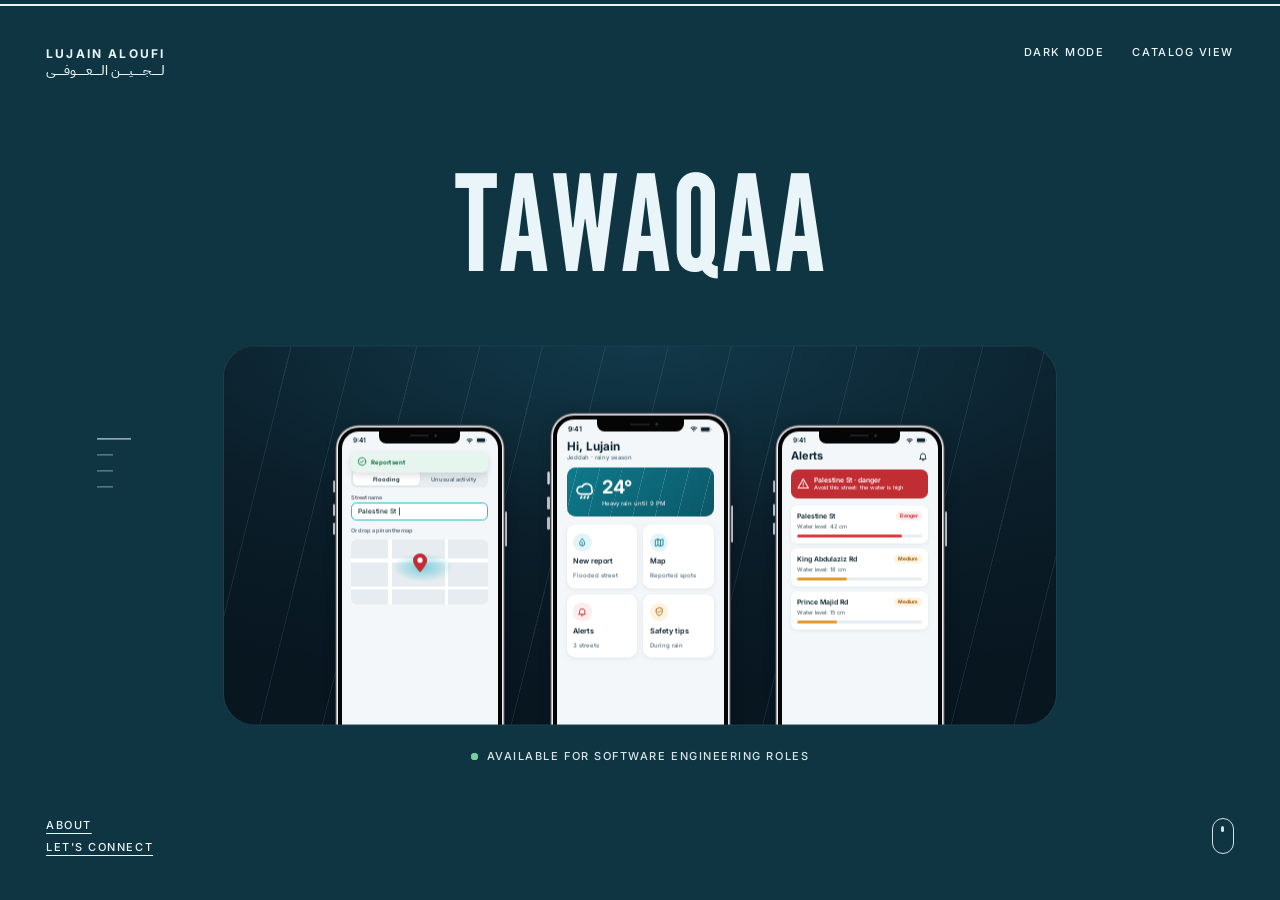
==== index.html @ 99466548 "Run a moving border around the Send and Copy buttons" ====
<!doctype html>
<html lang="en">
<head>
<meta charset="utf-8">
<meta name="viewport" content="width=device-width, initial-scale=1, viewport-fit=cover">
<title>Lujain Aloufi | Software Engineer &amp; Full-Stack Systems</title>
<meta name="description" content="Lujain Aloufi is a software engineer in Jeddah building full-stack systems: Tawaqaa, a flood-safety platform with YOLOv10 detection (Grand Special Award, SGiE 2024), Masar, a bilingual workspace for government teams, and Mizan, a meal-planning and grocery-budget app.">
<meta name="author" content="Lujain Aloufi">
<meta name="robots" content="index, follow">
<link rel="canonical" href="https://lujainaloufi0.github.io/portfolio/">
<meta property="og:type" content="website">
<meta property="og:url" content="https://lujainaloufi0.github.io/portfolio/">
<meta property="og:title" content="Lujain Aloufi | Software Engineer &amp; Full-Stack Systems">
<meta property="og:description" content="Backend-focused software engineer: REST APIs, relational data models and real-time services. BSc Software Engineering, University of Jeddah.">
<meta property="og:locale" content="en_US">
<meta property="og:site_name" content="Lujain Aloufi">
<meta property="og:image" content="https://lujainaloufi0.github.io/portfolio/assets/og-image.png">
<meta property="og:image:width" content="1200">
<meta property="og:image:height" content="630">
<meta property="og:image:alt" content="Lujain Aloufi, software engineer, with a screen from her Masar project">
<meta name="twitter:card" content="summary_large_image">
<meta name="twitter:title" content="Lujain Aloufi | Software Engineer">
<meta name="twitter:description" content="Backend-focused software engineer in Jeddah: REST APIs, data models and real-time services.">
<meta name="twitter:image" content="https://lujainaloufi0.github.io/portfolio/assets/og-image.png">
<meta name="theme-color" content="#0F3442">
<meta name="color-scheme" content="light dark">
<link rel="icon" href="data:image/svg+xml,%3Csvg xmlns='http://www.w3.org/2000/svg' viewBox='0 0 64 64'%3E%3Crect width='64' height='64' rx='14' fill='%230F3442'/%3E%3Cpath fill='%23fff' transform='translate(10.71 43.14) scale(0.04286)' d='M41 -700H151V-100H332V0H41Z'/%3E%3Cpath fill='%231FA6BC' transform='translate(26.52 43.14) scale(0.04054)' d='M316 240Q177 240 106.0 168.5Q35 97 35 -34Q35 -79 47.5 -135.5Q60 -192 82 -245L178 -217Q158 -174 146.5 -130.0Q135 -86 135 -54Q135 9 172.5 43.5Q210 78 276 78H356Q395 78 422.0 68.5Q449 59 465.5 37.5Q482 16 489.5 -18.5Q497 -53 497 -103V-740H617V-103Q617 74 544.0 157.0Q471 240 316 240Z'/%3E%3C/svg%3E" type="image/svg+xml">
<link rel="icon" href="assets/favicon-32.png" sizes="32x32" type="image/png">
<link rel="apple-touch-icon" href="assets/apple-touch-icon.png">
<script>try{var t=localStorage.getItem("theme");if(t==="dark"||t==="light")document.documentElement.dataset.theme=t}catch(e){}</script>
<link rel="preconnect" href="https://fonts.googleapis.com">
<link rel="preconnect" href="https://fonts.gstatic.com" crossorigin>
<link rel="stylesheet" href="https://fonts.googleapis.com/css2?family=Bebas+Neue&amp;family=Inter:wght@400;500;600;700&amp;family=League+Gothic&amp;display=swap">
<link rel="stylesheet" href="https://fonts.googleapis.com/css2?family=IBM+Plex+Sans+Arabic:wght@400;500;600;700&amp;display=swap">
<script type="application/ld+json">
{"@context":"https://schema.org","@type":"Person","name":"Lujain Aloufi","jobTitle":"Software Engineer","email":"mailto:lujain.aloufi0@gmail.com","address":{"@type":"PostalAddress","addressLocality":"Jeddah","addressCountry":"SA"},"alumniOf":{"@type":"CollegeOrUniversity","name":"University of Jeddah"},"award":"Grand Special Award, SGiE 2024","knowsAbout":["Python","Java","JavaScript","TypeScript","SQL","React","Next.js","NestJS","Node.js","PostgreSQL","Firebase","Prisma","Socket.IO","Docker","YOLOv10","Android"],"sameAs":["https://www.linkedin.com/in/lujain-aloufi/","https://github.com/lujainaloufi0"]}
</script>
<style>
/* Layout: two "pages" in one file. HOME is a fixed full-screen stage: one flat card per project with its title above, and the page colour follows the project.
   ABOUT is a long scrolling page (hero, expertise, recognition, notes, contact, footer). A curtain wipes between them. */
:root{
  --home:#262626; --about:#5C6B6B; --ink:#FFFFFF; --ink-soft:rgba(255,255,255,.72);
  --paper:#F2EFEA; --paper-ink:#121212; --paper-muted:#5F5A52; --paper-line:#D7D1C6;
  --night:#0E0E0E; --night-ink:#BAC4B8; --signal:#E5483F; --ok:#7CE0A3;
  --f-display:"League Gothic","Bebas Neue",Impact,"Arial Narrow",sans-serif;
  --f-bebas:"Bebas Neue","League Gothic",Impact,"Arial Narrow",sans-serif;
  --f-body:"Helvetica Neue",Inter,Helvetica,Arial,sans-serif;
  --f-ar:"IBM Plex Sans Arabic","Geeza Pro","Noto Sans Arabic",Tahoma,sans-serif;
  --pad:clamp(16px,3.6vw,52px);
  --ease:cubic-bezier(.77,0,.18,1); --out:cubic-bezier(.16,1,.3,1);
  color-scheme:light;
}
@media (prefers-color-scheme: dark){
  :root:not([data-theme="light"]){
    --home:#1E1E1E; --about:#1D2424; --paper:#151412; --paper-ink:#ECE7DE; --paper-muted:#A39C90; --paper-line:#2E2B27;
    color-scheme:dark;
  }
}
:root[data-theme="dark"]{
  --home:#1E1E1E; --about:#1D2424; --paper:#151412; --paper-ink:#ECE7DE; --paper-muted:#A39C90; --paper-line:#2E2B27;
  color-scheme:dark;
}

*,*::before,*::after{box-sizing:border-box}
html{-webkit-text-size-adjust:100%}
body{margin:0;background:var(--home);color:var(--ink);font:400 1rem/1.5 var(--f-body);-webkit-font-smoothing:antialiased;transition:background-color .6s}
body.on-about{background:var(--about)}
body.on-home{overflow:hidden;height:100dvh}
h1,h2,h3,p{margin:0}
a{color:inherit}
button{font:inherit;color:inherit}
[hidden]{display:none!important}
:focus-visible{outline:2px solid currentColor;outline-offset:4px;border-radius:2px}
::selection{background:var(--paper-ink);color:var(--paper)}
.sr-only{position:absolute;width:1px;height:1px;padding:0;margin:-1px;overflow:hidden;clip:rect(0 0 0 0);white-space:nowrap;border:0}
.lbl{font:500 .6875rem/1.2 var(--f-body);letter-spacing:.14em;text-transform:uppercase}
.skip{position:fixed;left:var(--pad);top:-80px;z-index:200;background:var(--paper);color:var(--paper-ink);padding:.6rem 1rem;text-decoration:none}
.skip:focus{top:12px}

/* rolling text link: label duplicated, rolls up on hover */
.roll{display:inline-flex;flex-direction:column;height:1.2em;overflow:hidden;text-decoration:none;cursor:pointer;background:none;border:0;padding:0;line-height:1.2}
.roll>span{display:block;transition:transform .55s var(--out)}
.roll:hover>span,.roll:focus-visible>span{transform:translateY(-100%)}

/* logo: name over Arabic name, both roll on hover */
.logo{display:inline-flex;flex-direction:column;gap:.15rem;text-decoration:none;color:inherit}
.logo .ln{display:flex;flex-direction:column;height:1.25em;overflow:hidden;line-height:1.25}
.logo .ln span{transition:transform .6s var(--out)}
.logo .ln:nth-child(2) span{transition-delay:.05s}
.logo:hover .ln span,.logo:focus-visible .ln span{transform:translateY(-100%)}
.logo .en{font:700 .75rem var(--f-body);letter-spacing:.18em}
.logo .ar{font:500 .8125rem var(--f-ar);letter-spacing:0}

.status{display:inline-flex;align-items:center;gap:.55rem}
.status i{position:relative;width:7px;height:7px;border-radius:50%;background:var(--ok)}
.status i::after{content:"";position:absolute;inset:0;border-radius:50%;background:var(--ok);animation:ping 2.4s var(--out) infinite}
@keyframes ping{0%{transform:scale(1);opacity:.7}80%,100%{transform:scale(3);opacity:0}}

/* ═════════ HOME (one flat card per project, title above, page colour follows the project) ═════════ */
#home{position:fixed;inset:0;overflow:hidden;background:var(--pbg,var(--home));color:var(--pink,#fff);transition:background-color .25s var(--ease) .32s,color .25s var(--ease) .32s}
#home a,#home button{color:inherit}
.corner{position:absolute;z-index:20;display:flex;flex-direction:column;gap:.55rem}
.c-tl{top:calc(var(--pad) + env(safe-area-inset-top,0px));left:var(--pad)}
.c-tr{top:calc(var(--pad) + env(safe-area-inset-top,0px));right:var(--pad);flex-direction:row;align-items:center;gap:1.75rem}
.c-bl{bottom:calc(var(--pad) + env(safe-area-inset-bottom,0px));left:var(--pad)}
.c-bl a{text-decoration:underline;text-underline-offset:.35em;text-decoration-thickness:1px}
.c-br{bottom:calc(var(--pad) + env(safe-area-inset-bottom,0px));right:var(--pad);align-items:flex-end;text-align:right;gap:1rem}
.menu-btn{display:none}
.mouse{width:22px;height:36px;border:1.5px solid currentColor;border-radius:12px;position:relative;opacity:.9}
.mouse::after{content:"";position:absolute;left:50%;top:7px;width:3px;height:6px;margin-left:-1.5px;border-radius:2px;background:currentColor;animation:wheel 1.8s var(--out) infinite}
@keyframes wheel{0%{transform:translateY(0);opacity:1}70%{transform:translateY(12px);opacity:0}100%{opacity:0}}

.hero{position:absolute;inset:0;display:flex;flex-direction:column;align-items:center;justify-content:center;padding:calc(var(--pad) + 2.2rem) var(--pad) calc(var(--pad) + 1rem);gap:clamp(.9rem,2.2vh,1.6rem)}
.belt{--lh:clamp(3.4rem,10.4vw,10.5rem);height:var(--lh);overflow:hidden;width:100%;text-align:center}
.belt ol,.attr ol{list-style:none;margin:0;padding:0;position:relative;height:100%}
.belt li,.attr li{position:absolute;inset:0;display:flex;align-items:center;justify-content:center;white-space:nowrap}
.belt button{background:none;border:0;padding:0;cursor:pointer;font:400 var(--lh)/1 var(--f-display);text-transform:uppercase;letter-spacing:.005em;white-space:pre}
.attr{--row:1.5rem;height:var(--row);overflow:hidden;margin-top:-.4rem}
.attr li{white-space:pre}
/* titles change letter by letter: the old one slides out of its slot, the new one rises into it */
.hero{--from:112%;--to:-112%}

.belt .ch{display:inline-block;transform:translateY(var(--from));transition:transform .6s cubic-bezier(.3,.7,.2,1) .55s}
.belt li.on .ch{transform:none}
.belt li.out .ch{transform:translateY(var(--to));transition:transform .55s cubic-bezier(.6,0,.4,1) .35s}
.attr li{transform:translateY(var(--from));opacity:0;transition:transform .6s cubic-bezier(.3,.7,.2,1) .62s,opacity .4s var(--ease) .62s}
.attr li.on{transform:none;opacity:1}
.attr li.out{transform:translateY(var(--to));opacity:0;transition:transform .5s cubic-bezier(.6,0,.4,1) .38s,opacity .4s var(--ease) .38s}
.belt li.prep .ch,.attr li.prep{transition:none!important}
.hero.booting .belt li.on .ch{animation:chIn .9s cubic-bezier(.3,.7,.2,1) .75s both}
.hero.booting .attr li.on{animation:lineIn 1s var(--ease) 1.1s both}
@keyframes chIn{from{transform:translateY(112%)}}
@keyframes lineIn{from{transform:translateY(112%);opacity:0}}

.stage{position:relative;width:min(65vw,calc((100dvh - 22rem) * 2.2),1240px);aspect-ratio:2.2/1;perspective:1600px;flex:none}
.card{position:absolute;inset:0;display:block;width:100%;height:100%;padding:0;border:0;border-radius:clamp(14px,2.4vw,34px);overflow:hidden;background:var(--cbg,#222);
  opacity:0;pointer-events:none;z-index:1;transform-origin:50% 35%;transition:transform .6s var(--ease)}
.card.is-on{opacity:1;pointer-events:auto;z-index:2}
.card img{display:block;width:100%;height:100%;object-fit:cover}
.card:focus-visible{outline:3px solid currentColor;outline-offset:6px}
/* project change: the old card drops, grows and turns transparent in front;
   the new one settles in from behind. Reversed when going back up. */


.card.leave{z-index:3;animation:cardOut 1.05s cubic-bezier(.45,0,.35,1) both}
.card.enter{animation:cardIn .8s ease .12s both}
@keyframes cardOut{0%{opacity:1;transform:none}20%{opacity:.92;transform:translateY(6%) scale(1.04)}45%{opacity:.62}100%{opacity:0;transform:translateY(68%) scale(1.2)}}
@keyframes cardIn{0%{opacity:0}100%{opacity:1}}
.card.instant{transition:none!important}
/* explore: the card lifts and grows a little before it opens */
.card.is-on.lift{transform:translateY(-3%) scale(1.06);transition:transform .6s var(--ease)}
#home.exploring .belt li.on .ch{transform:translateY(-112%);transition-duration:.55s}
#home.exploring .attr li.on,#home.exploring .ticks,#home.exploring .c-br{opacity:0;transition:opacity .4s}
.stage.boot{animation:deal 1.2s var(--out) both}
@keyframes deal{from{transform:translateY(60vh)}}

/* stack card: rows drift in alternating directions, chips fade between white and black */
.c-stack{background:#3A3A3A;display:flex;flex-direction:column;justify-content:center;gap:clamp(6px,1.2vw,16px);overflow:hidden}
.c-stack .row{display:flex;width:max-content;animation:slide 30s linear infinite}
.c-stack .row:nth-child(odd){animation-direction:reverse}
.c-stack .row:nth-child(2){animation-duration:36s}
.c-stack .row:nth-child(3){animation-duration:33s}
.c-stack .row:nth-child(4){animation-duration:40s}
.c-stack .row span{flex:none;margin-right:clamp(6px,.9vw,12px);display:inline-flex;align-items:center;gap:.4em;padding:.32em .85em;border:1px solid #FFFFFF;border-radius:999px;background:#FFFFFF;color:#141412;font:400 clamp(.95rem,2.1vw,2.1rem)/1 var(--f-bebas);letter-spacing:.02em;white-space:nowrap;animation:chip 14s var(--ease) infinite;animation-delay:calc(var(--n) * -1.75s)}
.c-stack .row span svg{width:.8em;height:.8em;flex:none}
@keyframes chip{0%,38%{background:#FFFFFF;color:#141412;border-color:#FFFFFF}50%,88%{background:#111111;color:#FFFFFF;border-color:#6B6B6B}100%{background:#FFFFFF;color:#141412;border-color:#FFFFFF}}
@keyframes slide{to{transform:translateX(-50%)}}

/* left project index: a short line per project, the current one longer */
.ticks{position:absolute;left:calc(var(--pad) + 3.2rem);top:50%;transform:translateY(-30%);z-index:15;display:flex;flex-direction:column;gap:2px}
.ticks button{display:block;width:44px;height:14px;padding:0;border:0;background:none;cursor:pointer;position:relative}
.ticks button::before{content:"";position:absolute;left:0;top:50%;width:16px;height:1px;background:currentColor;opacity:.55;transition:width .5s var(--out),opacity .3s}
.ticks button[aria-current="true"]::before{width:34px;opacity:1}@media (hover:hover) and (pointer:fine){.ticks button:hover::before{opacity:1}}@media (hover:hover) and (pointer:fine){/* custom cursor: a small dot everywhere; grows into EXPLORE over project titles and cards */
@media (hover:hover) and (pointer:fine){
  html.has-cursor,html.has-cursor *{cursor:none!important}
  html.has-cursor input,html.has-cursor textarea{cursor:text!important}
}}
.cursor{position:fixed;left:0;top:0;z-index:2147483647;width:10px;height:10px;margin:-5px 0 0 -5px;border-radius:50%;pointer-events:none;display:grid;place-items:center;overflow:hidden;
  background:#FFFFFF;mix-blend-mode:difference;color:transparent;font:600 .625rem var(--f-body);letter-spacing:.12em;
  transform:translate3d(var(--x,-100px),var(--y,-100px),0);opacity:0;
  transition:width .45s var(--out),height .45s var(--out),margin .45s var(--out),background-color .4s,color .25s,opacity .3s}
.cursor.on{opacity:1}
.cursor.link{width:22px;height:22px;margin:-11px 0 0 -11px}
.cursor.big{width:96px;height:96px;margin:-48px 0 0 -48px;mix-blend-mode:normal;background:var(--acc,#C2502A);color:#FFFFFF;transition-delay:0s,0s,0s,0s,.12s,0s}
.cursor.down{width:8px;height:8px;margin:-4px 0 0 -4px}
.cursor.big.down{width:84px;height:84px;margin:-42px 0 0 -42px}
/* catalog view */
#catalog{position:absolute;inset:0;z-index:12;overflow-y:auto;background:var(--pbg,var(--home));padding:calc(var(--pad) + 5rem) var(--pad) calc(var(--pad) + 6rem);opacity:0;visibility:hidden;transition:opacity .6s var(--ease),visibility 0s .6s}
#home.is-catalog #catalog{opacity:1;visibility:visible;transition:opacity .6s var(--ease),visibility 0s}
#home.is-catalog .hero,#home.is-catalog .ticks{opacity:0;pointer-events:none}
.hero,.ticks{transition:opacity .5s}
.cat-list{list-style:none;margin:0;padding:0;display:flex;flex-direction:column;gap:clamp(.5rem,1.5vw,1.25rem)}
.cat-list li{opacity:.25;transform:translateY(30px);transition:opacity .4s,transform .9s var(--out)}
#home.is-catalog .cat-list li{transform:none;transition-delay:calc(var(--k) * 60ms)}
.cat-list li.is-current,.cat-list li:hover,.cat-list li:focus-within{opacity:1}
.cat-list button{display:block;width:100%;background:none;border:0;padding:0;text-align:left;cursor:pointer}
.cat-list .t{display:block;font:400 clamp(3.2rem,11vw,9.5rem)/.9 var(--f-bebas);text-transform:uppercase}
.cat-list .d{display:block;margin-top:.5rem;white-space:pre}

/* mobile menu */
#menu{position:fixed;inset:0;z-index:90;background:var(--night);color:#fff;padding:calc(var(--pad) + 4rem) var(--pad) var(--pad);display:flex;flex-direction:column;gap:1.6rem;clip-path:inset(0 0 100% 0);visibility:hidden;transition:clip-path .8s var(--ease),visibility 0s .8s;overflow-y:auto}
#menu.open{clip-path:inset(0);visibility:visible;transition:clip-path .8s var(--ease),visibility 0s}
#menu .close{position:absolute;top:calc(var(--pad) + env(safe-area-inset-top,0px));right:var(--pad);background:none;border:0;cursor:pointer}
#menu p{color:var(--night-ink);font-size:1rem}
#menu a,#menu button.big{display:block;font:400 clamp(3.4rem,15vw,6.4rem)/.9 var(--f-bebas);text-decoration:none;background:none;border:0;padding:0;cursor:pointer;text-align:left;color:#fff}
@media (max-width:760px){
  .c-tr .roll:not(.menu-btn){display:none}
  .menu-btn{display:inline-flex}
  .c-bl,.ticks,.mouse{display:none}
  .stage{width:92vw;aspect-ratio:16/11}
  .belt{--lh:clamp(2.8rem,14vw,6rem)}
  .attr{--row:1.3rem}
  .attr li{font-size:.62rem}
}

/* ═════════ PROJECT PAGE ═════════ */
dialog.case{position:fixed;inset:0;width:100%;height:100%;max-width:none;max-height:none;margin:0;padding:0;border:0;background:transparent;color:var(--pink,#fff);overflow-y:auto;overscroll-behavior:contain}
dialog.case::backdrop{background:transparent}
.case-bg{position:fixed;inset:0}
.case-media{position:fixed;top:0;left:0;width:100%;height:100%;overflow:hidden;background:var(--pdeep,#111)}
.case-media.anim{transition:top .85s var(--ease),left .85s var(--ease),width .85s var(--ease),height .85s var(--ease),border-radius .85s var(--ease)}
.case-media.full{top:0!important;left:0!important;width:100%!important;height:100%!important;border-radius:0!important}
.case-media>img{display:block;width:100%;height:100%;object-fit:cover}
.case-media .tq{align-items:flex-start;padding-top:9cqh;gap:4cqw}
.case-media .tq .iph{height:118cqh}
.case-media .tq .iph.lg{height:126cqh;margin-top:-4cqh}
.case-bg::after{content:"";position:fixed;inset:0;background:var(--pdeep,#111);opacity:0;transition:opacity .9s var(--ease) 1s}
dialog.case.shown .case-bg::after{opacity:1}
.case-ui{position:relative;z-index:2}
.case-intro h2 .rise{display:inline-block;transform:translateY(108%);transition:transform 1s var(--ease) 1.55s}
.case-intro h2{overflow:hidden;padding-bottom:.04em}
dialog.case.shown .case-intro h2 .rise{transform:none}
.case-intro>:not(h2),.shots-col,.case-next,.st-wrap,.case-close,.case-logo{opacity:0;transform:translateY(18px);transition:opacity .7s var(--ease),transform .9s var(--out);transition-delay:calc(1.85s + var(--k,0) * .1s)}
.case-intro>:nth-child(2){--k:0}.case-intro>:nth-child(3){--k:1}.case-intro>:nth-child(4){--k:2}.shots-col,.st-wrap{--k:3}
.case-close,.case-logo{transform:none}
dialog.case.shown :is(.case-intro>:not(h2),.shots-col,.case-next,.st-wrap,.case-close,.case-logo){opacity:1;transform:none}
.rail{opacity:0;translate:40px 0;transition:opacity .7s var(--ease) 2s,translate .9s var(--out) 2s}
dialog.case.shown .rail{opacity:1;translate:0 0}
dialog.case.calm *{transition-delay:0s!important;transition-duration:.01ms!important}
dialog.case.closing{opacity:0;transition:opacity .45s var(--ease)}
.case-close{position:fixed;top:calc(var(--pad) + env(safe-area-inset-top,0px));right:var(--pad);z-index:5;display:inline-flex;align-items:center;gap:.5rem;background:none;border:0;cursor:pointer;padding:.4rem 0}
.case-close svg{width:12px;height:12px}
.case-logo{position:fixed;top:calc(var(--pad) + env(safe-area-inset-top,0px));left:var(--pad);z-index:5}
.case-intro{min-height:100dvh;display:flex;flex-direction:column;justify-content:center;padding:calc(var(--pad) + 4rem) var(--pad) clamp(3rem,8vh,6rem) clamp(var(--pad),15vw,16rem);max-width:calc(56rem + 15vw)}
.case-intro h2{font:400 clamp(4rem,11vw,10rem)/.86 var(--f-display);text-transform:uppercase;margin-bottom:clamp(1.5rem,4vh,2.5rem)}
.case-intro h2 [lang="ar"]{font-family:var(--f-ar);font-size:.42em;vertical-align:middle;margin-left:.3em;text-transform:none}
.case-meta{display:grid;grid-template-columns:repeat(2,minmax(0,1fr));gap:1rem 3rem;margin:0 0 clamp(1.5rem,4vh,2.5rem);max-width:40rem}
.case-meta>div{display:flex;flex-direction:column;gap:1rem}
.case-meta dt{font:600 .6875rem var(--f-body);letter-spacing:.1em;text-transform:uppercase;opacity:.75;margin-bottom:.15rem}
.case-meta dd{margin:0;font-weight:600;font-size:.95rem}
.case-meta a{text-decoration:underline;text-underline-offset:.25em}
.case-desc{font:400 clamp(1.0625rem,1.2vw,1.1875rem)/1.55 var(--f-body);max-width:60ch}
.case-stack{display:flex;flex-wrap:wrap;gap:.35rem;list-style:none;margin:.3rem 0 0;padding:0}
.case-stack li{padding:.2rem .6rem;border:1px solid currentColor;border-radius:999px;font-size:.75rem;font-weight:500;opacity:.9}
.scroll-cue{margin-top:clamp(2rem,6vh,3.5rem);display:flex;align-items:center;gap:.8rem;font:600 .625rem var(--f-body);letter-spacing:.12em;text-transform:uppercase;opacity:.8}
.ph{border-bottom:1px dashed currentColor;cursor:help}

.shots-col{list-style:none;margin:0;padding:0 var(--pad) 12vh clamp(var(--pad),15vw,16rem);display:flex;flex-direction:column;gap:clamp(4rem,14vh,9rem)}
.shot{width:min(60vw,1000px);opacity:0;transform:translateX(calc(var(--dir,1) * -6%));transition:opacity .9s var(--ease),transform 1.2s var(--out)}
.shot:nth-child(even){--dir:-1;margin-left:clamp(0px,8vw,9rem)}
.shot.in{opacity:1;transform:none}
.shot .cap{display:flex;gap:1rem;align-items:baseline;margin-bottom:.8rem;font-size:1.0625rem;line-height:1.47;max-width:62ch}
.shot .cap .lbl{flex:none;opacity:.8}
.frame{border-radius:clamp(14px,2vw,28px);overflow:hidden;background:rgba(0,0,0,.25);box-shadow:0 0 0 1px rgba(255,255,255,.07),0 30px 70px -30px rgba(0,0,0,.6)}
.frame.live{position:relative;aspect-ratio:16/10}
.frame img{display:block;width:100%;height:auto}
.frame.phone{display:flex;align-items:center;justify-content:center;aspect-ratio:16/10;background:repeating-conic-gradient(from 0deg at 50% 115%,#E8B53D 0 7deg,#F4E7C8 7deg 14deg)}
.frame.phone img{width:auto;height:90%;border-radius:10.5%/5.2%;filter:drop-shadow(0 12px 16px rgba(75,29,14,.35))}
.case-next{padding:8vh var(--pad) 16vh clamp(var(--pad),15vw,16rem)}
.case-next button{background:none;border:0;padding:0;cursor:pointer;text-align:left}
.case-next .t{display:block;font:400 clamp(3rem,8vw,7rem)/.9 var(--f-display);text-transform:uppercase;transition:transform .6s var(--out)}@media (hover:hover) and (pointer:fine){.case-next button:hover .t{transform:translateX(1rem)}}

/* thumbnail rail (right) */
.rail{position:fixed;right:clamp(16px,4.5vw,4rem);top:50%;transform:translateY(-50%);z-index:4;display:flex;flex-direction:column;gap:6px;list-style:none;margin:0;padding:0}
.rail button{display:block;width:clamp(44px,3.6vw,56px);aspect-ratio:16/10;padding:0;border:1px solid rgba(255,255,255,.25);border-radius:2px;overflow:hidden;background:rgba(0,0,0,.3);cursor:pointer;opacity:.6;transition:opacity .3s,border-color .3s,transform .4s var(--out)}
.rail button img{display:block;width:100%;height:100%;object-fit:cover}
.rail button.txt{display:grid;place-items:center;font:600 .6875rem var(--f-body);letter-spacing:.08em;color:#fff}
.rail button[aria-current="true"]{opacity:1;border-color:#fff;transform:scale(1.12)}@media (hover:hover) and (pointer:fine){.rail button:hover{opacity:1}}

/* stack page groups on dark */
.st-wrap{padding:0 var(--pad) 14vh clamp(var(--pad),15vw,16rem);max-width:calc(80rem + 15vw)}
.st-filter{display:flex;flex-wrap:wrap;align-items:center;gap:.5rem;margin-bottom:clamp(1.5rem,4vh,2.5rem)}
.st-filter button{min-height:40px;padding:.45rem 1rem;border:1px solid rgba(255,255,255,.4);border-radius:999px;background:none;cursor:pointer;font-size:.9rem;color:inherit;transition:background .3s,color .3s,border-color .3s}@media (hover:hover) and (pointer:fine){.st-filter button:hover{border-color:#fff}}
.st-filter button[aria-pressed="true"]{background:#fff;color:#141412;border-color:#fff}
.st-count{margin-left:auto;opacity:.8;font-variant-numeric:tabular-nums}
.st-groups{display:grid;grid-template-columns:repeat(auto-fit,minmax(min(100%,250px),1fr));gap:clamp(20px,3vw,40px)}
.st-groups>div{padding-top:1rem;border-top:1px solid currentColor}
.st-groups h3{margin-bottom:.8rem;opacity:.8}
.st-groups ul{list-style:none;margin:0;padding:0}
.st-groups li{display:flex;justify-content:space-between;align-items:baseline;gap:1rem;padding:.55rem 0;border-bottom:1px solid rgba(255,255,255,.18);transition:opacity .4s,transform .5s var(--out)}
.st-groups li b{font:400 1.45rem/1 var(--f-bebas);letter-spacing:.02em;font-weight:400}
.st-groups li small{opacity:.75;font-size:.78rem;text-align:right}
.st-groups li.dim{opacity:.2;transform:translateX(-4px)}

@media (max-width:860px){
  .case-intro,.shots-col,.case-next,.st-wrap{padding-left:var(--pad)}
  .shot,.shot:nth-child(even){width:100%;margin-left:0}
  .rail{display:none}
  .case-logo{display:none}
  .case-close{padding:.45rem .8rem;border-radius:999px;background:var(--pbg);box-shadow:0 0 0 1px rgba(255,255,255,.25)}
  .case-meta{gap:1rem 1.5rem}
}

/* logo: the Arabic name keeps the English size and is widened with kashida in script */
.logo .ln span{white-space:nowrap;width:max-content}
.logo .ar{line-height:1.25;transform-origin:0 50%;width:max-content}

.hero-status{margin-top:.3rem;opacity:.92}

/* ═════════ INTRO (every load) ═════════
   Card motion runs from script on measured curves (src/intro_curves.py); CSS only
   holds the dimming and the late arrival of the title and page details. */
#home.intro .stage{perspective:none}
#home.intro .stage .card{backface-visibility:hidden}
#home.intro .stage .card::after{content:"";position:absolute;inset:0;z-index:20;background:#000;opacity:.7;pointer-events:none}
#home.intro .stage .card.is-on::after{animation:introDim .32s cubic-bezier(.4,0,.2,1) 5.1s both}
#home.intro:not(.lit) .stage .card *{animation-play-state:paused}
#home.intro .stage .card:not(.is-on) img{visibility:hidden}
#home.intro:not(.go) .stage .card{opacity:0}
#home.intro:not(.go) :is(.corner,.ticks,.hero-status,.belt li.on .ch,.attr li.on),#home.intro:not(.go) .stage .card::after{animation-play-state:paused}
@keyframes introDim{from{opacity:.7}to{opacity:0}}
#home.intro :is(.corner,.ticks,.hero-status){animation:uiIn .4s ease 5.05s both}
#home.intro .belt li.on .ch{animation:chIn .5s cubic-bezier(.3,.7,.2,1) 5.4s both}
#home.intro .attr li.on{animation:lineIn .5s cubic-bezier(.3,.7,.2,1) 5.5s both}
@keyframes uiIn{from{opacity:0}}

/* refinements: press feedback, reading sizes, hairlines, balanced headings */
/* press state: controls shrink slightly when pressed */
:is(button,a.lbl,.link,.cta-link,.copy,.pill label,.reason label,.chips label):active{transform:scale(.97)}
/* reading text at 17px / 1.47 */
.svc .body p,.notes .x,.case-meta dd{font-size:1.0625rem;line-height:1.47}
/* the home card gets the same 1px hairline as product frames */
.card{box-shadow:0 0 0 1px rgba(255,255,255,.06)}

.to-top{font-size:.6875rem!important}
/* no orphaned words: balanced headings, tidy paragraph endings */
h1,h2,h3,.case-intro h2,.c-title,.rec-statement{text-wrap:balance}
p,.case-desc,.shot .cap span{text-wrap:pretty}

/* tool logos */
.ti{width:1em;height:1em;flex:none;display:inline-block;vertical-align:-.12em}
.case-stack li{display:inline-flex;align-items:center;gap:.4em}
.case-stack .ti{width:.95em;height:.95em}
.st-groups li b{display:inline-flex;align-items:center;gap:.5em}
.st-groups li b .ti{width:.8em;height:.8em}
.c-stack .row span .ti{width:.85em;height:.85em}
.marquee li{display:inline-flex;align-items:center;gap:.35em}
.marquee li .ti{width:.7em;height:.7em}

/* footer wordmark: the English name in the display face, fitted edge to edge and fully on screen */
.f-giant{font:400 20vw/.8 var(--f-bebas);color:var(--signal);text-align:center;white-space:nowrap;text-transform:uppercase;letter-spacing:.005em;margin:clamp(1.5rem,4vw,3rem) 0 0;padding-bottom:calc(var(--pad) * .5);overflow:hidden}
.f-giant span{display:block;width:max-content;margin:0 auto;padding-top:.04em;transform:translateY(100%);transition:transform 1.2s var(--out)}
.f-giant.in span{transform:none}
.mail-link{color:#fff;font:500 1rem var(--f-body);text-decoration:underline;text-underline-offset:.25em;text-decoration-thickness:1px}
.f-mail a::after{content:" ↗";font-size:.8em}
body.at-foot .to-top{opacity:0;transform:scale(.6);pointer-events:none}
.f-top{color:inherit;text-decoration:none}@media (hover:hover) and (pointer:fine){.f-top:hover{color:#fff}}
#home.intro{transition:none}

/* ── performance: only what you can see animates ──
   cards behind the front one, the deck while a project or About is open, and project screens scrolled out
   of view all hold still, pseudo-elements included (rain, glows). The front card keeps every animation. */
#stage .card:not(.is-on) *,#stage .card:not(.is-on) *::before,#stage .card:not(.is-on) *::after,
.intro:not(.lit) .stage .card *::before,.intro:not(.lit) .stage .card *::after,
html.case-open #stage *,html.case-open #stage *::before,html.case-open #stage *::after,
body.on-about #stage *,body.on-about #stage *::before,body.on-about #stage *::after,
.case .shot:not(.live) *,.case .shot:not(.live) *::before,.case .shot:not(.live) *::after,
.case-media.anim:not(.settled) *,.case-media.anim:not(.settled) *::before,.case-media.anim:not(.settled) *::after{animation-play-state:paused!important}
.case-media{contain:layout paint style}
.case .shot .frame{contain:layout paint}
/* cards behind the front one skip their contents entirely (no style, layout or paint) and show only their
   stage colour. In the intro's fanned stack only each card's top strip shows anyway, as images already were. */
#stage .card:not(.is-on):not(.leave):not(.warm) > *{content-visibility:hidden}
/* project screens are laid out only as they come near the viewport */
.case .shot{content-visibility:auto;contain-intrinsic-size:auto 720px}

/* ═════════ TAWAQAA: app screens drawn in code (sharp at any size) ═════════
   Scenes size themselves to their frame with container units. Every element's resting style is its
   final state; the keyframes only add the motion, so reduced-motion users see complete screens. */
.tq{--tq-ink:#0E2430;--tq-teal:#0F7A8C;--tq-teal2:#2BB7CC;--tq-bg:#F3F7F9;--tq-card:#FFFFFF;--tq-line:#DCE6EB;--tq-red:#C02D33;--tq-redbg:#FDECEC;--tq-amber:#9A5A06;--tq-amberbg:#FFF3E0;--tq-green:#16784C;--tq-muted:#5B7380;--tq-night:#0B1720;
  position:absolute;inset:0;container-type:size;overflow:hidden;
  background:radial-gradient(120% 90% at 50% 0%,#12394A 0%,#0B1E29 55%,#081620 100%);
  display:flex;align-items:center;justify-content:center;gap:5cqw;font-family:var(--f-body)}
.tq::before{content:"";position:absolute;inset:-20% 0 0;background:repeating-linear-gradient(104deg,transparent 0 22px,rgba(160,220,235,.10) 22px 23px,transparent 23px 61px);animation:rain 1.1s linear infinite;pointer-events:none}
@keyframes rain{to{transform:translate3d(-18px,70px,0)}}
.tq>*{position:relative}

/* phone */
/* iPhone X: stainless-steel band, black glass bezel, notch, side buttons */
.iph{position:relative;height:86cqh;aspect-ratio:9/19.3;flex:none;padding:1.25cqh;border-radius:7cqh;background:#050506;container-type:inline-size;
  box-shadow:0 0 0 .3cqh #f3f4f6,0 0 0 .6cqh #b4b8be,0 0 0 .78cqh #70747a,0 0 0 .9cqh #2b2d30,.5cqh 1cqh 5cqh rgba(0,0,0,.3)}
.iph::before,.iph::after{content:"";position:absolute;width:1.3cqw;border-radius:1cqw;background:linear-gradient(90deg,#7d8187,#d8dbdf 55%,#9a9ea4)}
.iph::before{left:-3.4cqw;top:15%;height:3.4%;box-shadow:0 15cqw 0 0 #b9bdc2,0 27cqw 0 0 #b9bdc2}
.iph::after{right:-3.4cqw;top:24%;height:10%}
.iph.lg{height:92cqh}
.scr{position:relative;height:100%;border-radius:5.75cqh;overflow:hidden;background:var(--tq-bg);color:var(--tq-ink);display:flex;flex-direction:column}
.sb{flex:none;height:12cqw;display:flex;align-items:center;justify-content:space-between;padding:0 7cqw;font:600 4.2cqw var(--f-body);direction:ltr}
.scr::before{content:"";position:absolute;z-index:6;top:0;left:50%;width:52cqw;height:7.6cqw;margin-left:-26cqw;border-radius:0 0 4.6cqw 4.6cqw;background:#050506}
.sb::before{content:"";position:absolute;z-index:7;top:2.4cqw;left:50%;width:12cqw;height:1.3cqw;margin-left:-6cqw;border-radius:2cqw;background:#1c1e21}
.sb::after{content:"";position:absolute;z-index:7;top:1.8cqw;left:calc(50% + 9cqw);width:2.4cqw;height:2.4cqw;border-radius:50%;background:radial-gradient(circle at 35% 35%,#2f4152,#07090b 70%)}
.sb i{display:inline-flex;gap:1.5cqw;align-items:center}
.sb .sb-wifi{width:4.6cqw;height:auto;display:block}
.sb .sb-batt{width:7.2cqw;height:auto;display:block}
.pad{padding:0 6cqw}
.t1{font:700 7cqw/1.25 var(--f-body)}
.t2{font:600 4.4cqw/1.35 var(--f-body)}
.t3{font:500 3.6cqw/1.4 var(--f-body);color:var(--tq-muted)}
.row{display:flex;align-items:center;gap:2.5cqw}
.sp{flex:1}
.ic{width:6.4cqw;height:6.4cqw;flex:none}

/* home */
.wx{margin:3cqw 6cqw 0;padding:5cqw;border-radius:5cqw;color:#fff;background:linear-gradient(135deg,#0F7A8C,#0B5868);display:flex;align-items:center;gap:4cqw;overflow:hidden;position:relative}
.wx b{font:700 11cqw/1 var(--f-body)}
.wx .t3{color:rgba(255,255,255,.85)}
.wx::after{content:"";position:absolute;inset:0;background:repeating-linear-gradient(104deg,transparent 0 6cqw,rgba(255,255,255,.18) 6cqw 6.4cqw,transparent 6.4cqw 13cqw);animation:rain 1.4s linear infinite}
.tiles{display:grid;grid-template-columns:1fr 1fr;gap:3.6cqw;margin:5cqw 6cqw 0}
.tile{position:relative;overflow:hidden;background:var(--tq-card);border-radius:5cqw;padding:5cqw 4cqw;display:flex;flex-direction:column;gap:3cqw;box-shadow:0 .8cqw 2.4cqw rgba(14,36,48,.08)}
.tile .bub{width:11cqw;height:11cqw;border-radius:50%;display:grid;place-items:center;background:#E3F4F7;color:var(--tq-teal)}
.tile.red .bub{background:var(--tq-redbg);color:var(--tq-red)}
.tile.amb .bub{background:var(--tq-amberbg);color:var(--tq-amber)}
.tile .bub svg{width:6.2cqw;height:6.2cqw}
.tile.tap::after{content:"";position:absolute;left:50%;top:50%;width:30cqw;height:30cqw;margin:-15cqw;border-radius:50%;background:rgba(19,135,155,.25);transform:scale(0);opacity:0;animation:tap 6s var(--out) infinite}
@keyframes tap{0%,62%{transform:scale(0);opacity:0}64%{opacity:1}76%{transform:scale(1.4);opacity:0}100%{opacity:0}}
.nav{margin-top:auto;height:15cqw;flex:none;background:#fff;border-top:.3cqw solid var(--tq-line);display:flex;justify-content:space-around;align-items:center;color:var(--tq-muted)}
.nav span{width:5.6cqw;height:5.6cqw;border-radius:1.6cqw;border:.6cqw solid currentColor}
.nav span.on{color:var(--tq-teal);background:currentColor}

/* report */
.seg{display:flex;margin:4cqw 6cqw 0;padding:1cqw;border-radius:4cqw;background:#E5EDF1}
.seg span{flex:1;text-align:center;padding:2.4cqw 0;border-radius:3cqw;font:600 3.7cqw var(--f-body);color:var(--tq-muted)}
.seg span.on{background:#fff;color:var(--tq-ink);box-shadow:0 .5cqw 1.5cqw rgba(0,0,0,.08)}
.lbl2{margin:4.5cqw 6cqw 1.6cqw;font:600 3.6cqw var(--f-body);color:var(--tq-muted)}
.inp{margin:0 6cqw;height:11cqw;border-radius:3.4cqw;background:#fff;border:.45cqw solid var(--tq-teal2);display:flex;align-items:center;padding:0 3.6cqw;gap:2cqw;font:500 4.2cqw var(--f-body);overflow:hidden}
.typed{display:inline-block;white-space:nowrap;overflow:hidden;max-width:40cqw;animation:type 6s steps(12,end) infinite}
@keyframes type{0%,6%{max-width:0}30%,100%{max-width:40cqw}}
.caret{width:.5cqw;height:5cqw;background:var(--tq-teal);animation:blink .9s steps(1) infinite}
@keyframes blink{50%{opacity:0}}
.mapbox{position:relative;margin:2.4cqw 6cqw 0;height:42cqw;border-radius:4cqw;overflow:hidden;background:#E6ECEF;
  background-image:linear-gradient(#fff 0 0),linear-gradient(#fff 0 0),linear-gradient(#fff 0 0),linear-gradient(#fff 0 0);
  background-size:100% 2.6cqw,100% 2.2cqw,2.6cqw 100%,2.2cqw 100%;background-position:0 32%,0 76%,28% 0,70% 0;background-repeat:no-repeat}
.mapbox .wat{position:absolute;left:30%;top:22%;width:44%;height:42%;border-radius:50%;background:radial-gradient(closest-side,rgba(43,183,204,.55),rgba(43,183,204,.18) 70%,transparent);animation:pulse 2.4s var(--ease) infinite}
@keyframes pulse{50%{transform:scale(1.08)}}
.pin{position:absolute;left:50%;top:22%;width:9cqw;margin-left:-4.5cqw;color:var(--tq-red);animation:drop 6s var(--out) infinite;transform-origin:50% 100%}
@keyframes drop{0%,30%{transform:translateY(-40cqw);opacity:0}31%{opacity:1}40%{transform:none}43%{transform:scaleY(.86)}46%,100%{transform:none}}
.btn{margin:auto 6cqw 7cqw;height:12.5cqw;border-radius:4cqw;background:var(--tq-teal);color:#fff;display:grid;place-items:center;font:700 4.4cqw var(--f-body);animation:press 6s var(--ease) infinite}
@keyframes press{0%,54%,60%,100%{transform:none;filter:none}57%{transform:scale(.95);filter:brightness(.88)}}
.toast{position:absolute;left:6cqw;right:6cqw;top:13cqw;padding:3.4cqw 4cqw;border-radius:4cqw;background:#E6F5EE;color:var(--tq-green);display:flex;gap:2.4cqw;align-items:center;font:700 3.9cqw var(--f-body);box-shadow:0 2cqw 5cqw rgba(0,0,0,.12);animation:toast 6s var(--out) infinite}
@keyframes toast{0%,58%{transform:translateY(-30cqw);opacity:0}64%,92%{transform:none;opacity:1}100%{transform:translateY(-30cqw);opacity:0}}

/* alerts */
.ban{margin:3.6cqw 6cqw 0;padding:4cqw;border-radius:4.4cqw;background:var(--tq-red);color:#fff;display:flex;gap:3cqw;align-items:center;animation:banner 6s var(--ease) infinite}
.ban .t3{color:rgba(255,255,255,.9)}
@keyframes banner{0%,8%{opacity:0;transform:translateY(-4cqw)}16%,100%{opacity:1;transform:none}}
.al{display:flex;flex-direction:column;gap:3cqw;margin:4cqw 6cqw 0}
.it{background:#fff;border-radius:4cqw;padding:4cqw;display:flex;flex-direction:column;gap:2cqw;box-shadow:0 .8cqw 2.4cqw rgba(14,36,48,.07);animation:itin 6s var(--out) infinite;animation-delay:calc(var(--k) * .25s)}
@keyframes itin{0%,14%{opacity:0;transform:translateX(-10cqw)}26%,100%{opacity:1;transform:none}}
.chip{padding:.8cqw 2.6cqw;border-radius:9cqw;font:700 3.2cqw var(--f-body)}
.chip.r{background:var(--tq-redbg);color:var(--tq-red)}
.chip.a{background:var(--tq-amberbg);color:var(--tq-amber)}
.lvl{height:1.6cqw;border-radius:2cqw;background:#E5EDF1;overflow:hidden}
.lvl span{display:block;height:100%;width:var(--w);border-radius:inherit;background:var(--c);transform-origin:100% 50%;animation:fill 6s var(--ease) infinite;animation-delay:calc(var(--k) * .25s)}
@keyframes fill{0%,20%{transform:scaleX(0)}40%,100%{transform:none}}

/* map + reroute */
.mapfull{position:relative;flex:1;margin:2cqw 0 0;overflow:hidden;background:#E8EEF1}
.mapfull svg{position:absolute;inset:0;width:100%;height:100%}
.route{stroke-dasharray:1;stroke-dashoffset:0;animation:route 7s var(--ease) infinite}
@keyframes route{0%,18%{stroke-dashoffset:1}55%,100%{stroke-dashoffset:0}}
.zone{transform-box:fill-box;transform-origin:center;animation:pulse 2s var(--ease) infinite}
.sheet{position:absolute;left:4cqw;right:4cqw;bottom:4cqw;padding:4.4cqw;border-radius:5cqw;background:#fff;box-shadow:0 2cqw 6cqw rgba(0,0,0,.18);display:flex;flex-direction:column;gap:2cqw;animation:sheet 7s var(--out) infinite}
@keyframes sheet{0%,48%{transform:translateY(60cqw)}58%,100%{transform:none}}
.topcard{position:absolute;left:4cqw;right:4cqw;top:3cqw;padding:3.2cqw 4cqw;border-radius:4cqw;background:#fff;box-shadow:0 1.5cqw 4cqw rgba(0,0,0,.14);display:flex;gap:2.4cqw;align-items:center;font:700 3.8cqw var(--f-body);color:var(--tq-green);animation:toast 7s var(--out) infinite}
.dot{width:2.6cqw;height:2.6cqw;border-radius:50%;background:currentColor;flex:none}

/* landscape panels */
.pn{height:82cqh;aspect-ratio:16/10;max-width:90cqw;flex:none;border-radius:2.4cqh;overflow:hidden;box-shadow:0 3cqh 7cqh rgba(0,0,0,.5);container-type:inline-size;position:relative}
.pn.cam{background:#060D12}
.pn.cam svg{position:absolute;inset:0;width:100%;height:100%}
.hud{position:absolute;left:2.4cqw;top:2cqw;display:flex;gap:1.4cqw;align-items:center;font:600 1.5cqw var(--f-body);letter-spacing:.1em;color:#E9F5F8}
.rec{width:1.2cqw;height:1.2cqw;border-radius:50%;background:#E5484D;animation:blink 1s steps(1) infinite}
.scan{position:absolute;left:0;right:0;height:18%;background:linear-gradient(transparent,rgba(43,183,204,.16),transparent);animation:scan 3.2s linear infinite}
@keyframes scan{from{top:-18%}to{top:100%}}
.bx{stroke-dasharray:1;animation:bx 6s var(--ease) infinite;animation-delay:var(--dl,0s)}
@keyframes bx{0%,15%{stroke-dashoffset:1}30%,100%{stroke-dashoffset:0}}
.bl{animation:bl 6s var(--ease) infinite;animation-delay:var(--dl,0s)}
@keyframes bl{0%,26%{opacity:0}32%,100%{opacity:1}}
.waves{animation:waves 4s linear infinite}
@keyframes waves{to{transform:translateX(-200px)}}
.dets{position:absolute;right:2.4cqw;bottom:2.4cqw;display:flex;flex-direction:column;gap:1cqw}
.det{display:flex;gap:1cqw;align-items:center;padding:1cqw 1.6cqw;border-radius:1cqw;background:rgba(10,20,26,.82);border:1px solid var(--c);color:#fff;font:600 1.5cqw var(--f-body);animation:bl 6s var(--ease) infinite;animation-delay:var(--dl,0s)}
.det i{width:1.1cqw;height:1.1cqw;border-radius:50%;background:var(--c)}

/* authority console */
.pn.web{background:#F4F7F9;display:flex;flex-direction:column;font-family:var(--f-body);color:#0E2430}
.wb{flex:none;height:4.6cqw;background:#E3E9ED;display:flex;align-items:center;gap:.8cqw;padding:0 1.6cqw}
.wb i{width:1.1cqw;height:1.1cqw;border-radius:50%;background:#C3CDD3}
.wb span{margin:0 auto;padding:.5cqw 4cqw;border-radius:1cqw;background:#fff;font:500 1.3cqw var(--f-body);color:#5B7380}
.wbody{flex:1;display:flex;min-height:0}
.side{width:19cqw;background:#0B2A35;color:#CFE4EA;padding:2.4cqw 1.8cqw;display:flex;flex-direction:column;gap:1.2cqw;font:500 1.5cqw var(--f-body)}
.side b{color:#fff;font:700 2cqw var(--f-body);margin-bottom:1.4cqw;display:flex;gap:.8cqw;align-items:center}
.side span{padding:1cqw 1.2cqw;border-radius:1cqw}
.side span.on{background:rgba(43,183,204,.22);color:#fff}
.main{flex:1;padding:2.4cqw 3cqw;display:flex;flex-direction:column;gap:2cqw;min-width:0}
.main .h4{margin:0;font:700 2.6cqw var(--f-body)}
.main .sub{font:500 1.35cqw var(--f-body);color:#5B7380;margin-top:-1.4cqw}
.kpis{display:grid;grid-template-columns:repeat(4,1fr);gap:1.4cqw}
.kpi{background:#fff;border-radius:1.2cqw;padding:1.4cqw 1.6cqw;display:flex;flex-direction:column;gap:.6cqw;font:500 1.3cqw var(--f-body);color:#5B7380;box-shadow:0 .3cqw 1cqw rgba(14,36,48,.06)}
.kpi b{font:700 3cqw var(--f-body);color:#0E2430;font-variant-numeric:tabular-nums;position:relative;height:3.4cqw;overflow:hidden;display:block}
.kpi b span{display:block;line-height:3.4cqw;animation:kroll 7s var(--ease) infinite}
@keyframes kroll{0%,66%{transform:none}72%,96%{transform:translateY(-3.4cqw)}100%{transform:none}}
.kpi.red b{color:#C02D33}
.tbl{background:#fff;border-radius:1.2cqw;overflow:hidden;box-shadow:0 .3cqw 1cqw rgba(14,36,48,.06);font:500 1.4cqw var(--f-body)}
.tr{display:grid;grid-template-columns:2.4fr 1fr 1.3fr 1.1fr 1.2fr 1fr;align-items:center;gap:1cqw;padding:0 1.6cqw;height:4.4cqw;border-bottom:1px solid #E5EDF1;font-variant-numeric:tabular-nums}
.tr.h{height:3.6cqw;font:600 1.15cqw var(--f-body);letter-spacing:.06em;text-transform:uppercase;color:#5B7380;background:#F8FAFB}
.tr .st{justify-self:start;padding:.3cqw 1cqw;border-radius:2cqw;font:700 1.2cqw var(--f-body)}
.st.h{background:#FDECEC;color:#C02D33}.st.m{background:#FFF3E0;color:#9A5A06}
.del{justify-self:start;padding:.5cqw 1.2cqw;border-radius:.8cqw;border:1px solid #D7E0E5;font:600 1.2cqw var(--f-body)}
.tr.gone{animation:gone 7s var(--ease) infinite;overflow:hidden}
.tr.gone .del{animation:delp 7s var(--ease) infinite}
@keyframes delp{0%,52%,58%,100%{background:#fff;color:#0E2430}54%,57%{background:#D93A40;color:#fff;border-color:#D93A40}}
@keyframes gone{0%,60%{height:4.4cqw;opacity:1}68%,94%{height:0;opacity:0;border-bottom-width:0}100%{height:4.4cqw;opacity:1}}
.wtoast{position:absolute;right:3cqw;bottom:3cqw;display:flex;gap:1cqw;align-items:center;padding:1.4cqw 2cqw;border-radius:1.2cqw;background:#0E2430;color:#fff;font:600 1.5cqw var(--f-body);box-shadow:0 1cqw 3cqw rgba(0,0,0,.3);animation:wtoast 7s var(--out) infinite}
.wtoast i{width:1.6cqw;height:1.6cqw;border-radius:50%;background:#2E9E6E}
@keyframes wtoast{0%,64%{transform:translateY(12cqw);opacity:0}70%,92%{transform:none;opacity:1}100%{transform:translateY(12cqw);opacity:0}}

/* water-level sensor */
.sensor{height:72cqh;aspect-ratio:3/4.2;flex:none;border-radius:3cqh;background:#fff;color:#0E2430;padding:4cqh 3.4cqh;display:flex;flex-direction:column;gap:2cqh;box-shadow:0 3cqh 7cqh rgba(0,0,0,.45);container-type:inline-size}
.sensor .t3{font:600 5cqw var(--f-body);letter-spacing:.08em;text-transform:uppercase;color:#5B7380}
.sensor .h5{margin:0;font:700 7.5cqw var(--f-body)}
.gauge{flex:1;display:flex;gap:7cqw;align-items:stretch}
.tube{position:relative;width:20cqw;border-radius:6cqw;background:#E5EDF1;overflow:hidden}
.tube span{position:absolute;left:0;right:0;bottom:0;height:42%;background:linear-gradient(#2BB7CC,#13879B);animation:rise 6s var(--ease) infinite}
@keyframes rise{0%,10%{height:4%}55%,100%{height:42%}}
.read{display:flex;flex-direction:column;justify-content:center;gap:1cqw}
.read b{font:700 30cqw/1 var(--f-body);font-variant-numeric:tabular-nums;counter-reset:lvl var(--lvl);--lvl:42;animation:count 6s var(--ease) infinite}
.read b::after{content:counter(lvl)}
@property --lvl{syntax:"<integer>";inherits:true;initial-value:42}
@keyframes count{0%,10%{--lvl:2}55%,100%{--lvl:42}}
.read .t3{font:600 5.2cqw var(--f-body);text-transform:none;letter-spacing:0}
.ok{display:flex;gap:2cqw;align-items:center;font:600 4.8cqw var(--f-body);color:#16784C}

/* home card: bigger phones that run off the bottom edge */
.card .tq{align-items:flex-start;padding-top:9cqh;gap:4cqw}
.card .tq .iph{height:118cqh}
.card .tq .iph.lg{height:126cqh;margin-top:-4cqh}

/* MacBook: aluminium lid, black glass bezel with camera, display, hinge and base with the thumb notch */
.lp{position:relative;flex:none;container-type:inline-size;width:min(76cqw,112cqh)}
.lid{position:relative;padding:.5cqw;border-radius:2.8cqw 2.8cqw .9cqw .9cqw;background:linear-gradient(160deg,#e3e5e8,#a9adb3 45%,#8c9096);box-shadow:.3cqw .7cqw 3.6cqw rgba(0,0,0,.28)}
.bez{position:relative;padding:2.1cqw 2.1cqw 2.6cqw;border-radius:2.35cqw 2.35cqw .5cqw .5cqw;background:#050506}
.camn{position:absolute;top:.75cqw;left:50%;width:.75cqw;height:.75cqw;margin-left:-.375cqw;border-radius:50%;background:radial-gradient(circle at 35% 35%,#3b4b5b,#07090b 70%)}
.disp{position:relative;aspect-ratio:16/10;overflow:hidden;border-radius:.35cqw;background:#000;container-type:inline-size}
.disp::after{content:"";position:absolute;inset:0;pointer-events:none;background:linear-gradient(118deg,rgba(255,255,255,.09) 0 34%,transparent 34.2%)}
.disp>img{display:block;width:100%;height:100%;object-fit:cover;object-position:top left}
.disp .pn{height:100%;width:100%;max-width:none;aspect-ratio:auto;border-radius:0;box-shadow:none}
.base{position:relative;width:114%;margin-left:-7%;height:3.3cqw;border-radius:0 0 3.4cqw 3.4cqw/0 0 2.6cqw 2.6cqw;
  background:linear-gradient(#f5f6f8 0,#dcdfe2 22%,#b2b6bc 70%,#878b91 100%);box-shadow:inset 0 .3cqw .25cqw rgba(0,0,0,.35),0 3cqw 4cqw -1.4cqw rgba(0,0,0,.6)}
.base::before{content:"";position:absolute;top:0;left:50%;width:15%;margin-left:-7.5%;height:46%;border-radius:0 0 1.4cqw 1.4cqw;background:linear-gradient(#9da1a7,#c8cbcf)}
/* Masar: the laptop on a dark green stage */
.mk{position:absolute;inset:0;container-type:size;display:flex;align-items:center;justify-content:center;overflow:hidden;
  background:radial-gradient(110% 90% at 50% 0%,#1F5A43 0%,#123A2B 55%,#0A261B 100%)}
.card .mk .lp,.case-media .mk .lp{width:min(76cqw,116cqh);margin-top:9cqh}

/* ═════════ MIZAN: app screens drawn in code, presented on a dark stage with floating UI cards ═════════
   Palette from app/src/lib/palette.ts and theme.ts. Resting styles are the final state; keyframes only
   add motion. In-app motion follows the app's own rule (fades, fills, a press), the stage adds a slow float. */
.mz{--z-canvas:#121417;--z-surface:#1E2228;--z-raised:#262B33;--z-line:#2A2E39;--z-ink:#F4EFE8;--z-soft:#B9B3AA;--z-faint:#8B8F98;
  --z-sand:#E5D4C0;--z-sand-dim:#8F806E;--z-mint:#10B981;--z-mint3:#6EE7B7;--z-clay:#E8805F;--z-T:8s;
  position:absolute;inset:0;container-type:size;overflow:hidden;isolation:isolate;
  display:flex;align-items:center;justify-content:center;gap:0;font-family:var(--f-ar);
  background:radial-gradient(55% 60% at 82% 105%,rgba(16,185,129,.26),transparent 70%),
             radial-gradient(45% 50% at 12% -5%,rgba(229,212,192,.16),transparent 70%),
             radial-gradient(120% 90% at 50% 0%,#17191D 0%,#0D0E11 60%,#08090B 100%)}
.mz::before{content:"";position:absolute;inset:0;z-index:-1;pointer-events:none;opacity:.5;
  background-image:linear-gradient(rgba(229,212,192,.035) 1px,transparent 1px),linear-gradient(90deg,rgba(229,212,192,.035) 1px,transparent 1px);
  background-size:8cqh 8cqh;mask-image:radial-gradient(70% 70% at 50% 50%,#000,transparent)}
.mz::after{content:"";position:absolute;left:50%;top:50%;width:70cqh;height:70cqh;margin:-35cqh;z-index:-1;border-radius:50%;
  background:radial-gradient(closest-side,rgba(16,185,129,.16),rgba(16,185,129,.05) 60%,transparent);animation:z-breathe var(--z-T) ease-in-out infinite}
@keyframes z-breathe{50%{opacity:.6}}
.mz>*{position:relative}

/* phone screen */
.z-ph{box-shadow:0 0 0 .3cqh #f3f4f6,0 0 0 .6cqh #b4b8be,0 0 0 .78cqh #70747a,0 0 0 .9cqh #2b2d30,0 4cqh 10cqh rgba(0,0,0,.6),0 0 12cqh rgba(16,185,129,.12)}
.z-scr{--z-canvas:#121417;--z-surface:#1E2228;--z-raised:#262B33;--z-line:#2A2E39;--z-ink:#F4EFE8;--z-soft:#B9B3AA;--z-faint:#8B8F98;
  --z-sand:#E5D4C0;--z-sand-dim:#8F806E;--z-mint:#10B981;--z-mint3:#6EE7B7;--z-clay:#E8805F;--z-wash:rgba(16,185,129,.12);--z-onmint:#121417;
  background:var(--z-canvas);color:var(--z-ink);font-family:var(--f-ar);gap:3.2cqw;padding-bottom:0}
.z-scr.light,.z-fl.light{--z-canvas:#F6F3EE;--z-surface:#FFFFFF;--z-raised:#EFEAE2;--z-line:#E6E0D6;--z-ink:#16181C;--z-soft:#5A5F67;--z-faint:#8A8F97;
  --z-sand:#7A5C3A;--z-sand-dim:#B8A790;--z-mint:#047857;--z-mint3:#047857;--z-clay:#C4552F;--z-wash:rgba(4,120,87,.08);--z-onmint:#F6F3EE}
.z-scr .sb{color:var(--z-ink);font-family:var(--f-body)}
.z-scr>*:not(.sb):not(.z-tabs):not(.z-toast):not(.z-sheet):not(.z-dim){margin-inline:5.5cqw}
.zi{width:4.6cqw;height:4.6cqw;flex:none}
.z-t3{font:400 3.3cqw/1.5 var(--f-ar);color:var(--z-soft)}
.z-kick{font:700 3.3cqw/1.5 var(--f-ar);color:var(--z-mint3)}
.z-h2{margin:0;font:700 7cqw/1.35 var(--f-ar)}
.z-h3{margin:0;font:700 5.4cqw/1.4 var(--f-ar)}
.z-disp{margin:0;font:700 8.6cqw/1.3 var(--f-ar)}
.z-hd{display:flex;align-items:center;justify-content:space-between;gap:3cqw;margin-top:1cqw}
.z-wm{display:flex;align-items:center;gap:1.6cqw}
.z-wm b{font:700 6.2cqw/1.2 var(--f-ar)}
.z-mark{width:7cqw;height:7cqw;flex:none}
.z-tile{width:10cqw;height:10cqw;flex:none;border-radius:3cqw;display:grid;place-items:center;--h:var(--z-sand);
  color:var(--h);background:color-mix(in srgb,var(--h) 10%,transparent);border:.25cqw solid color-mix(in srgb,var(--h) 20%,transparent)}
.z-tile .zi{width:5.4cqw;height:5.4cqw}
.z-tile.sm{width:8cqw;height:8cqw;border-radius:2.4cqw}
.z-tile.xs{width:6cqw;height:6cqw;border-radius:1.8cqw}
.z-tile.xs .zi{width:3.6cqw;height:3.6cqw}
.z-b{display:inline-flex;align-items:center;justify-content:center;gap:1.6cqw;height:10cqw;padding:0 3.4cqw;border-radius:3cqw;
  font:700 3.5cqw var(--f-ar);color:var(--z-ink);background:var(--z-raised);border:.25cqw solid var(--z-line)}
.z-b.mint{background:var(--z-mint);color:var(--z-onmint);border-color:transparent}
.z-b.sq{width:10cqw;padding:0;color:var(--z-clay)}

/* tab bar */
.z-tabs{margin-top:auto;flex:none;height:17cqw;display:flex;justify-content:space-around;align-items:center;padding-bottom:2cqw;
  background:color-mix(in srgb,var(--z-surface) 96%,transparent);border-top:.25cqw solid var(--z-line);color:var(--z-faint)}
.z-tabs span{display:flex;flex-direction:column;align-items:center;gap:.8cqw}
.z-tabs em{font:500 2.6cqw var(--f-ar);font-style:normal}
.z-tabs .zi{width:5.2cqw;height:5.2cqw}
.z-tabs .on{color:var(--z-mint3)}

/* recipe card */
.z-rc{background:var(--z-surface);border:.25cqw solid var(--z-line);border-radius:5cqw;padding:3.6cqw;display:flex;flex-direction:column;gap:3cqw}
.z-pills{display:flex;flex-wrap:wrap;gap:1.4cqw}
.z-pill{display:inline-flex;align-items:center;gap:1cqw;height:6cqw;padding:0 2.2cqw;border-radius:9cqw;background:var(--z-raised);font:500 2.8cqw var(--f-ar);color:var(--z-soft)}
.z-pill .zi{width:3.2cqw;height:3.2cqw}
.z-pill.st{background:var(--z-wash);color:var(--z-mint3)}
.z-ttl{display:flex;align-items:center;gap:2.8cqw}
.z-ttl>b{flex:1;font:700 5.4cqw/1.3 var(--f-ar)}
.z-cost{display:flex;flex-direction:column;align-items:flex-end}
.z-cost b{font:700 5.4cqw/1.1 var(--f-body);color:var(--z-mint3);font-variant-numeric:tabular-nums}
.z-cost em{font:400 2.6cqw var(--f-ar);font-style:normal;color:var(--z-soft)}
.z-acts{display:flex;gap:1.6cqw}
.z-acts .z-b:not(.sq){flex:1}
.z-mac{display:flex;gap:1.4cqw}
.z-mac span{flex:1;display:flex;flex-direction:column;align-items:center;gap:.4cqw;padding:2cqw 0;border-radius:3cqw;background:var(--z-raised);font:400 2.5cqw var(--f-ar);color:var(--z-soft);position:relative}
.z-mac b{font:700 3.8cqw var(--f-body);color:var(--z-ink);font-variant-numeric:tabular-nums}
.z-mac i{position:absolute;top:1.6cqw;inset-inline-end:1.8cqw;width:1.4cqw;height:1.4cqw;border-radius:50%;background:var(--c)}

/* home */
.z-ring{position:relative;width:13cqw;height:13cqw;flex:none;display:grid;place-items:center}
.z-ring svg{position:absolute;inset:0;transform:rotate(-90deg)}
.z-ring circle{fill:none;stroke:var(--z-raised);stroke-width:3.4}
.z-ring .pr{stroke:var(--z-mint);stroke-linecap:round;stroke-dasharray:100;stroke-dashoffset:79}
.z-ring b{font:700 4.6cqw var(--f-body);counter-reset:zc var(--zc);--zc:3}
.z-ring b::after{content:counter(zc)}
@property --zc{syntax:"<integer>";inherits:true;initial-value:3}
.z-ring.go .pr{animation:z-ringfill var(--z-T) cubic-bezier(.23,1,.32,1) infinite}
.z-ring.go b{animation:z-count var(--z-T) steps(1) infinite}
@keyframes z-ringfill{0%,44%{stroke-dashoffset:79}54%,92%{stroke-dashoffset:71}100%{stroke-dashoffset:79}}
@keyframes z-count{0%,46%{--zc:3}47%,93%{--zc:4}94%,100%{--zc:3}}
.z-today{display:flex;align-items:flex-end;justify-content:space-between}
.z-allw{display:flex;align-items:center;justify-content:center;gap:1.6cqw;height:7cqw;font:700 3.3cqw var(--f-ar);color:var(--z-sand)}
.z-cooking .z-cook{animation:z-press var(--z-T) var(--ease) infinite}
.z-cooking .z-rc{animation:z-cooked var(--z-T) var(--ease) infinite}
@keyframes z-press{0%,36%,42%,100%{transform:none;filter:none}39%{transform:scale(.97);filter:brightness(.9)}}
@keyframes z-cooked{0%,40%,96%,100%{border-color:var(--z-line);opacity:1}48%,90%{border-color:rgba(16,185,129,.45);opacity:.62}}

/* budget card */
.z-bc{position:relative;overflow:hidden;background:var(--z-surface);border:.25cqw solid var(--z-line);border-radius:5cqw;padding:4.4cqw;display:flex;flex-direction:column;gap:1.6cqw}
.z-fig{display:flex;align-items:baseline;gap:1.4cqw}
.z-fig b{font:800 11cqw/1.05 var(--f-body);letter-spacing:-.02em;font-variant-numeric:tabular-nums}
.z-fig em{font:500 3.6cqw var(--f-ar);font-style:normal;color:var(--z-soft)}
.z-bar{height:2cqw;border-radius:2cqw;background:var(--z-raised);overflow:hidden}
.z-bar span{display:block;height:100%;width:82%;border-radius:inherit;background:var(--z-mint);transform-origin:100% 50%;animation:z-fill var(--z-T) cubic-bezier(.23,1,.32,1) infinite}
@keyframes z-fill{0%,6%{transform:scaleX(0)}26%,100%{transform:none}}
.z-stats{display:flex;gap:1.6cqw;margin-top:1cqw}
.z-s{flex:1;display:grid;grid-template-columns:auto 1fr;align-items:center;column-gap:1.4cqw;row-gap:.6cqw;padding:2.6cqw;border-radius:3.4cqw;background:var(--z-raised);color:var(--z-soft)}
.z-s em{font:700 2.8cqw var(--f-ar);font-style:normal}
.z-s b{grid-column:1/-1;font:700 5cqw var(--f-body);color:var(--z-ink);font-variant-numeric:tabular-nums}
.z-s b i{font:500 2.8cqw var(--f-ar);font-style:normal;color:var(--z-soft)}
.z-s.mint{background:var(--z-mint);color:var(--z-onmint)}
.z-s.mint b,.z-s.mint b i{color:var(--z-onmint)}
.z-s .zi{width:3.8cqw;height:3.8cqw}

/* toast */
.z-toast{position:absolute;z-index:8;inset-inline:5cqw;bottom:21cqw;display:flex;align-items:center;gap:2.2cqw;padding:3.4cqw 3.8cqw;border-radius:4cqw;
  background:var(--z-raised);border:.25cqw solid var(--z-line);color:var(--z-ink);font:500 3.2cqw/1.45 var(--f-ar);box-shadow:0 3cqw 8cqw rgba(0,0,0,.45);
  opacity:0;animation:z-toast var(--z-T) var(--ease) infinite}
.z-toast .zi{color:var(--z-mint3)}
.z-toast.top{bottom:auto;top:14cqw}
@keyframes z-toast{0%,46%{opacity:0}52%,86%{opacity:1}92%,100%{opacity:0}}

/* plan wizard */
.z-wtop{display:flex;flex-direction:column;gap:2cqw;margin-top:2cqw}
.z-steps{display:flex;gap:1.4cqw}
.z-steps i{flex:1;height:1.2cqw;border-radius:2cqw;background:var(--z-raised)}
.z-steps i.on{background:var(--z-mint)}
.z-hh{display:flex;gap:2cqw}
.z-cnt{flex:1;display:flex;align-items:center;justify-content:space-between;padding:3cqw 3.6cqw;border-radius:4cqw;background:var(--z-surface);border:.25cqw solid var(--z-line)}
.z-cnt em{font:500 3.4cqw var(--f-ar);font-style:normal;color:var(--z-soft)}
.z-cnt b{font:700 5.2cqw var(--f-body)}
.z-scalebox{background:var(--z-surface);border:.25cqw solid var(--z-line);border-radius:5cqw;padding:4cqw 3cqw 3.4cqw;display:flex;flex-direction:column;align-items:center;gap:2cqw}
.z-scale{width:100%;height:auto;overflow:visible}
.z-beam{transform-box:view-box;transform-origin:160px 48px;animation:z-beam var(--z-T) cubic-bezier(.33,1,.68,1) infinite}
.z-pan{transform-box:fill-box;transform-origin:50% 0;animation:z-pan var(--z-T) cubic-bezier(.33,1,.68,1) infinite}
@keyframes z-beam{0%,12%{transform:rotate(-9deg)}52%,90%{transform:rotate(2.5deg)}100%{transform:rotate(-9deg)}}
@keyframes z-pan{0%,12%{transform:rotate(9deg)}52%,90%{transform:rotate(-2.5deg)}100%{transform:rotate(9deg)}}
.z-legs{display:flex;width:100%;justify-content:space-between;gap:2cqw}
.z-legs span{display:flex;flex-direction:column;gap:.4cqw;font:500 3cqw var(--f-ar);color:var(--z-soft)}
.z-legs span:last-child{align-items:flex-end}
.z-legs i{display:inline-block;width:2cqw;height:2cqw;border-radius:50%;background:var(--c);margin-inline-end:1.2cqw}
.z-legs b{font:700 4.6cqw var(--f-body);color:var(--z-ink);font-variant-numeric:tabular-nums}
.z-bud{counter-reset:zb var(--zb);--zb:520;animation:z-bud var(--z-T) cubic-bezier(.33,1,.68,1) infinite}
.z-bud::before{content:counter(zb)}
@property --zb{syntax:"<integer>";inherits:true;initial-value:520}
@keyframes z-bud{0%,12%{--zb:380}52%,90%{--zb:520}100%{--zb:380}}
.z-slider{position:relative;height:8cqw;display:flex;align-items:center}
.z-trk{position:relative;flex:1;height:1.8cqw;border-radius:2cqw;background:var(--z-raised);overflow:hidden}
.z-fil{position:absolute;inset:0;background:var(--z-mint);transform-origin:100% 50%;transform:scaleX(.72);animation:z-sfill var(--z-T) cubic-bezier(.33,1,.68,1) infinite}
@keyframes z-sfill{0%,12%{transform:scaleX(.36)}52%,90%{transform:scaleX(.72)}100%{transform:scaleX(.36)}}
.z-thumb{position:absolute;right:0;top:50%;width:7cqw;height:7cqw;margin:-3.5cqw -3.5cqw 0 0;border-radius:50%;background:var(--z-ink);box-shadow:0 0 0 1.4cqw rgba(16,185,129,.22);
  transform:translateX(-62cqw);animation:z-thumb var(--z-T) cubic-bezier(.33,1,.68,1) infinite}
@keyframes z-thumb{0%,12%{transform:translateX(-31cqw)}52%,90%{transform:translateX(-63cqw)}100%{transform:translateX(-31cqw)}}
.z-note{margin:0;padding:3cqw 3.6cqw;border-radius:4cqw;background:var(--z-wash);font:500 3.1cqw/1.6 var(--f-ar);color:var(--z-mint3)}
.z-hint{margin-block:0;font:400 3.2cqw/1.6 var(--f-ar);color:var(--z-soft);text-align:center}
.z-cta{margin-top:auto;margin-bottom:8cqw;height:12cqw;font-size:4.2cqw;animation:z-press var(--z-T) var(--ease) infinite;animation-delay:2.4s}

/* week */
.z-wk{display:flex;flex-direction:column;gap:2cqw}
.z-dayh{margin:2cqw 0 0;font:700 3.4cqw var(--f-ar);color:var(--z-sand)}
.z-wi{display:flex;align-items:center;gap:2.8cqw;padding:3cqw;border-radius:4cqw;background:var(--z-surface);border:.25cqw solid var(--z-line);
  animation:z-in var(--z-T) var(--ease) infinite;animation-delay:calc(var(--k) * .18s)}
.z-wi>div{flex:1;display:flex;flex-direction:column}
.z-wi b{font:700 4.2cqw/1.4 var(--f-ar)}
.z-wi .z-t3{font-size:2.9cqw}
.z-wi.done{border-color:rgba(16,185,129,.4)}
.z-wi.done>:not(.z-ok){opacity:.62}
.z-ok{color:var(--z-mint3);width:5.4cqw;height:5.4cqw}
@keyframes z-in{0%,4%{opacity:0}16%,100%{opacity:1}}

/* swap */
.z-tray{display:flex;flex-direction:column;gap:2cqw;padding:3.4cqw;border-radius:5cqw;background:var(--z-surface);border:.25cqw solid var(--z-line);
  animation:z-in var(--z-T) var(--ease) infinite;animation-delay:.4s}
.z-op{display:flex;align-items:center;gap:2.6cqw;padding:2.6cqw;border-radius:3.6cqw;background:var(--z-raised);border:.25cqw solid transparent;
  animation:z-in var(--z-T) var(--ease) infinite;animation-delay:calc(.6s + var(--k) * .16s)}
.z-op>div{flex:1;display:flex;flex-direction:column}
.z-op b{font:700 3.8cqw/1.35 var(--f-ar)}
.z-op .z-t3{font-size:2.8cqw}
.z-dlt{font:700 3.6cqw var(--f-body);color:var(--z-mint3);direction:ltr;font-variant-numeric:tabular-nums}
.z-dlt i{font:500 2.6cqw var(--f-ar);font-style:normal;color:var(--z-soft)}
.z-op.pick{animation:z-in var(--z-T) var(--ease) infinite,z-pick var(--z-T) var(--ease) infinite;animation-delay:.6s,0s}
@keyframes z-pick{0%,40%,92%,100%{border-color:transparent;background:var(--z-raised)}46%,86%{border-color:var(--z-mint);background:var(--z-wash)}}

/* grocery list */
.z-tg{display:inline-flex;align-items:center;gap:1.2cqw;height:7cqw;padding:0 2.6cqw;border-radius:9cqw;background:var(--z-raised);font:700 2.9cqw var(--f-ar);color:var(--z-sand)}
.z-tg .zi{width:3.6cqw;height:3.6cqw}
.z-seg{display:flex;padding:1cqw;border-radius:3.6cqw;background:var(--z-surface);border:.25cqw solid var(--z-line)}
.z-seg span{flex:1;text-align:center;padding:2cqw 0;border-radius:2.8cqw;font:700 3.3cqw var(--f-ar);color:var(--z-soft)}
.z-seg span.on{background:var(--z-raised);color:var(--z-ink)}
.z-gl{display:flex;flex-direction:column;gap:1.4cqw;min-height:0;overflow:hidden}
.z-aisle{display:flex;align-items:center;gap:2cqw;margin:2cqw 0 .4cqw;font:700 3.3cqw var(--f-ar);color:var(--z-soft)}
.z-gi{display:grid;grid-template-columns:auto auto 1fr auto;align-items:center;gap:2.2cqw;padding:2.4cqw 2.8cqw;border-radius:3.4cqw;background:var(--z-surface)}
.z-gi b{font:600 3.6cqw var(--f-ar)}
.z-gi .z-t3{font-size:2.8cqw}
.z-pr{font:600 3.4cqw var(--f-body);color:var(--z-soft);font-variant-numeric:tabular-nums}
.z-cb{width:5.4cqw;height:5.4cqw;border-radius:1.6cqw;border:.5cqw solid var(--z-line);display:grid;place-items:center;color:transparent}
.z-cb .zi{width:3.6cqw;height:3.6cqw;stroke-width:3}
.z-gi.tick .z-cb{animation:z-cb var(--z-T) var(--ease) infinite;animation-delay:calc(var(--k) * .5s)}
.z-gi.tick b{animation:z-done var(--z-T) var(--ease) infinite;animation-delay:calc(var(--k) * .5s)}
@keyframes z-cb{0%,18%{background:transparent;border-color:var(--z-line);color:transparent}22%,86%{background:var(--z-mint);border-color:var(--z-mint);color:var(--z-onmint)}92%,100%{background:transparent;border-color:var(--z-line);color:transparent}}
@keyframes z-done{0%,18%{opacity:1}22%,86%{opacity:.45}92%,100%{opacity:1}}
.z-foot{display:flex;gap:2cqw;margin-top:auto;padding-top:2cqw}
.z-foot .z-b{flex:1}
.z-foot+.z-tabs{margin-top:2cqw}

/* delivery sheet */
.z-dim{display:flex;flex-direction:column;gap:2.4cqw;padding:0 5.5cqw;opacity:.35}
.z-ghost{height:13cqw;border-radius:4cqw;background:var(--z-surface)}
.z-ghost.s{height:9cqw;width:70%}
.z-sheet{position:absolute;inset-inline:0;bottom:0;z-index:5;padding:3cqw 5.5cqw 8cqw;border-radius:7cqw 7cqw 0 0;background:var(--z-surface);border-top:.25cqw solid var(--z-line);
  display:flex;flex-direction:column;gap:2cqw;box-shadow:0 -4cqw 10cqw rgba(0,0,0,.45);animation:z-in var(--z-T) var(--ease) infinite}
.z-grab{align-self:center;width:11cqw;height:1.2cqw;border-radius:2cqw;background:var(--z-line);margin-bottom:1cqw}
.z-apps{display:grid;grid-template-columns:1fr 1fr;gap:2cqw;margin-top:1.4cqw}
.z-app{display:flex;align-items:center;gap:2.4cqw;padding:2.4cqw;border-radius:3.6cqw;background:var(--z-raised);font:600 3.4cqw var(--f-ar);
  animation:z-in var(--z-T) var(--ease) infinite;animation-delay:calc(.3s + var(--k) * .1s)}
.z-app:nth-child(2){animation:z-in var(--z-T) var(--ease) infinite,z-press var(--z-T) var(--ease) infinite;animation-delay:.4s,1.1s}
.z-ai{width:8cqw;height:8cqw;border-radius:2.4cqw;display:grid;place-items:center;font:700 4cqw var(--f-ar);flex:none}

/* profile + theme */
.z-pf{display:flex;flex-direction:column;background:var(--z-surface);border:.25cqw solid var(--z-line);border-radius:5cqw;overflow:hidden}
.z-prow{display:flex;justify-content:space-between;align-items:center;gap:2cqw;padding:3.4cqw 3.8cqw;border-bottom:.25cqw solid var(--z-line)}
.z-prow:last-child{border-bottom:0}
.z-prow em{font:500 3.3cqw var(--f-ar);font-style:normal;color:var(--z-soft)}
.z-prow b{font:700 3.4cqw var(--f-ar)}
.z-lab{margin:1cqw 0 0;font:700 3.4cqw var(--f-ar);color:var(--z-sand)}
.z-seg3{position:relative;display:grid;grid-template-columns:repeat(3,1fr);padding:1cqw;border-radius:3.6cqw;background:var(--z-surface);border:.25cqw solid var(--z-line)}
.z-seg3 span{position:relative;z-index:1;text-align:center;padding:2.4cqw 0;font:700 3.3cqw var(--f-ar);color:var(--z-soft)}
.z-seg3 .dk{animation:z-segdk var(--z-T) var(--ease) infinite}
.z-seg3 .lt{animation:z-seglt var(--z-T) var(--ease) infinite}
.z-hl{position:absolute;top:1cqw;bottom:1cqw;left:1cqw;width:calc((100% - 2cqw) / 3);border-radius:2.8cqw;background:var(--z-mint);
  animation:z-hl var(--z-T) cubic-bezier(.23,1,.32,1) infinite}
@keyframes z-hl{0%,34%,94%,100%{transform:none}44%,86%{transform:translateX(100%)}}
@keyframes z-segdk{0%,34%,94%,100%{color:var(--z-onmint)}44%,86%{color:var(--z-soft)}}
@keyframes z-seglt{0%,34%,94%,100%{color:var(--z-soft)}44%,86%{color:var(--z-onmint)}}
.mz .z-ph:has(.z-scr.light){animation:z-lightup var(--z-T) var(--ease) infinite}
@keyframes z-lightup{0%,34%,94%,100%{opacity:.28;filter:saturate(.6)}46%,86%{opacity:1;filter:none}}

/* floating cards beside the phone */
.z-fl{--z-ink:#F4EFE8;--z-soft:#B9B3AA;--z-faint:#8B8F98;--z-raised:rgba(255,255,255,.06);--z-surface:transparent;--z-line:rgba(229,212,192,.12);--z-wash:rgba(16,185,129,.14);--z-onmint:#121417;
  z-index:3;flex:none;width:min(21cqw,38cqh);container-type:inline-size;padding:3.2cqh;border-radius:3.4cqh;display:flex;flex-direction:column;gap:1.8cqh;color:var(--z-ink);font-family:var(--f-ar);
  background:linear-gradient(160deg,rgba(38,43,51,.72),rgba(22,25,30,.62));-webkit-backdrop-filter:blur(16px);backdrop-filter:blur(16px);
  border:1px solid rgba(229,212,192,.16);box-shadow:0 3cqh 9cqh rgba(0,0,0,.55),inset 0 1px 0 rgba(255,255,255,.07),0 0 0 1px rgba(16,185,129,.05);
  margin-inline:-1.5cqw;animation:z-float 7s ease-in-out infinite alternate}
.z-fl:nth-child(3){animation-delay:-3.5s}
.z-fl:first-child{align-self:flex-start;margin-top:14cqh}
.z-fl:last-child{align-self:flex-end;margin-bottom:12cqh}
@keyframes z-float{from{transform:translateY(-1.4cqh)}to{transform:translateY(1.4cqh)}}
.z-fl .z-kick{font-size:6cqw}
.z-fl .z-t3{font-size:5.6cqw}
.z-fl .z-fig b{font-size:17cqw}
.z-fl .z-fig em{font-size:6cqw}
.z-fl .zi{width:9cqw;height:9cqw}
.z-chips{display:flex;flex-wrap:wrap;gap:2.4cqw}
.z-chips span{padding:2cqw 4cqw;border-radius:9cqw;background:rgba(255,255,255,.06);border:1px solid rgba(229,212,192,.12);font:600 5.4cqw var(--f-ar);color:var(--z-soft)}
.z-chips span.on{background:var(--z-mint);border-color:transparent;color:#121417}
.f-cooked{flex-direction:row;align-items:center;gap:4cqw}
.f-cooked>.zi{width:14cqw;height:14cqw;padding:3cqw;border-radius:5cqw;background:rgba(16,185,129,.16);color:var(--z-mint3);box-sizing:content-box}
.f-cooked b{display:block;font:700 7cqw/1.3 var(--f-ar)}
.f-bask{padding:0;overflow:hidden}
.f-bask{width:min(23cqw,42cqh)}
.f-bask .z-bc{padding:7cqw;gap:2.6cqw;border:0;border-radius:0;background:transparent}
.f-bask .z-kick{font-size:6cqw}
.f-bask .z-bar{height:3cqw}
.f-bask .z-s{padding:4.4cqw;border-radius:5cqw}
.f-bask .z-s em{font-size:5cqw}
.f-bask .z-s b{font-size:8cqw}
.f-bask .z-s b i{font-size:4.6cqw}
.f-bask .z-s .zi{width:6cqw;height:6cqw}
.z-mac.big span{padding:4cqw 0;font-size:4.6cqw;border-radius:5cqw;background:rgba(255,255,255,.06)}
.z-mac.big b{font-size:7.6cqw}
.z-mac.big i{width:2.6cqw;height:2.6cqw;top:3cqw;inset-inline-end:3.4cqw}
.f-swap .z-op{padding:4cqw;gap:4cqw;border-radius:5cqw;background:rgba(255,255,255,.06)}
.f-swap .z-op b{font-size:6.4cqw}
.f-swap .z-op .z-t3{font-size:5cqw}
.f-swap .z-dlt{font-size:6.2cqw}
.f-swap .z-dlt i{font-size:4.4cqw}
.f-swap .z-tile.sm{width:13cqw;height:13cqw;border-radius:4cqw}
.f-swap .z-tile .zi{width:7cqw;height:7cqw}
.z-stores{display:grid;grid-template-columns:1fr 1fr;gap:2.6cqw}
.z-stores span{display:flex;align-items:center;gap:2.6cqw;padding:2.6cqw;border-radius:4cqw;background:rgba(255,255,255,.05);font:600 5.4cqw var(--f-ar)}
.z-stores i{width:8.6cqw;height:8.6cqw;border-radius:50%;display:grid;place-items:center;font:700 4.6cqw var(--f-ar);font-style:normal;color:var(--z-sand);background:rgba(229,212,192,.1);border:1px solid rgba(229,212,192,.22)}
.z-dots{display:flex;flex-wrap:wrap;gap:2.6cqw}
.z-dots i{width:15cqw;height:15cqw;border-radius:4.4cqw;display:grid;place-items:center;font:700 7cqw var(--f-ar);font-style:normal;box-shadow:0 2cqw 4cqw rgba(0,0,0,.3)}
.z-sw{display:grid;grid-template-columns:repeat(3,1fr);gap:2.6cqw}
.z-sw i{aspect-ratio:1;border-radius:5cqw;background:var(--c);box-shadow:inset 0 0 0 1px rgba(255,255,255,.12)}

/* layouts */
.mz .z-ph{height:84cqh}
.mz .z-ph.lg{height:90cqh}
.mz:has(.z-ph+.z-fl+.z-ph){gap:3cqw}
.mz:has(.z-ph+.z-fl+.z-ph) .z-fl{margin-inline:0;align-self:center;margin-block:0}

/* home card and the opened card: three phones that run off the bottom edge */
.mz-card,.case-media .mz-card{align-items:flex-start;padding-top:9cqh;gap:4cqw}
.mz-card .z-ph{height:118cqh}
.mz-card .z-ph.lg{height:126cqh;margin-top:-4cqh}

/* in the portfolio the stage takes the page colour, a deeper indigo, like Tawaqaa's teal and Masar's green stages */
.card .mz,.case .mz,.case-media .mz{
  background:radial-gradient(50% 55% at 85% 105%,rgba(16,185,129,.22),transparent 70%),
             radial-gradient(45% 50% at 10% -5%,rgba(229,212,192,.10),transparent 70%),
             radial-gradient(110% 90% at 50% 0%,#2B3572 0%,#171D3F 55%,#0D1129 100%)}
.card .mz::before,.case .mz::before,.case-media .mz::before{background-image:linear-gradient(rgba(170,185,255,.05) 1px,transparent 1px),linear-gradient(90deg,rgba(170,185,255,.05) 1px,transparent 1px)}
.case .z-fl{background:linear-gradient(160deg,rgba(44,54,118,.62),rgba(17,22,52,.6));border-color:rgba(190,200,255,.16)}

/* the portfolio's dark stage needs no backdrop blur behind the floating cards; a blur re-rendered on every float frame is costly */
.case .z-fl,.card .z-fl{-webkit-backdrop-filter:none;backdrop-filter:none;background:linear-gradient(160deg,rgba(44,54,118,.88),rgba(17,22,52,.9))}

/* ═════════ CURTAIN ═════════ */
#curtain{position:fixed;inset:0;z-index:150;display:grid;place-items:center;background:var(--c,var(--about));transform:translateY(100%);pointer-events:none;visibility:hidden}
#curtain span{font:400 clamp(4rem,16vw,14rem)/1 var(--f-bebas);color:#fff;opacity:0;transform:translateY(40px);transition:opacity .4s,transform .7s var(--out)}
#curtain.in{visibility:visible;transform:none;transition:transform .7s var(--ease)}
#curtain.in span{opacity:1;transform:none;transition-delay:.25s}
#curtain.out{visibility:visible;transform:translateY(-100%);transition:transform .7s var(--ease)}

/* ═════════ ABOUT ═════════ */
#about{background:var(--about);transition:background-color .6s}
.a-head{display:flex;justify-content:space-between;align-items:center;padding:calc(var(--pad) + env(safe-area-inset-top,0px)) var(--pad) 0}
.a-head nav{display:flex;align-items:center;gap:1.75rem}
@media (max-width:560px){.a-head nav{gap:1.1rem}.a-head nav a[href="#contact"]{display:none}}
.a-hero{min-height:min(92dvh,900px);display:grid;grid-template-columns:repeat(12,minmax(0,1fr));gap:clamp(16px,2vw,28px);align-content:center;padding:clamp(3rem,8vw,6rem) var(--pad)}
.a-hero h1{grid-column:1/-1;font:400 clamp(4.4rem,17vw,16.5rem)/.82 var(--f-bebas);text-transform:uppercase;letter-spacing:-.005em}
.a-hero h1 .ln{display:block;overflow:hidden}
.a-hero h1 .ln span{display:block}
#about.enter .a-hero h1 .ln span{animation:lift 1.1s var(--out) both}
#about.enter .a-hero h1 .ln:nth-child(2) span{animation-delay:.08s}
@keyframes lift{from{transform:translateY(105%)}}
.a-intro{grid-column:3/span 6;font:400 clamp(1.0625rem,1.35vw,1.25rem)/1.5 var(--f-body);max-width:46ch;margin-top:clamp(1.5rem,3vw,2.5rem)}
.a-recent{grid-column:10/span 3;align-self:end;display:flex;flex-direction:column;gap:.4rem}
.a-recent button{background:none;border:0;padding:0;text-align:left;cursor:pointer;font:400 clamp(1.8rem,2.6vw,2.4rem)/1 var(--f-bebas)}@media (hover:hover) and (pointer:fine){.a-recent button:hover{text-decoration:underline;text-underline-offset:.15em;text-decoration-thickness:1px}}
.a-status{grid-column:1/span 2;margin-top:clamp(1.5rem,3vw,2.5rem)}
@media (max-width:900px){.a-intro{grid-column:1/-1}.a-recent,.a-status{grid-column:1/-1}}

.paper{background:var(--paper);color:var(--paper-ink);transition:background-color .6s,color .6s}
.sec{padding:clamp(4rem,10vw,9rem) var(--pad)}
.grid{display:grid;grid-template-columns:repeat(12,minmax(0,1fr));gap:clamp(16px,2vw,28px)}
.sec-lbl{grid-column:1/-1;color:var(--paper-muted);margin-bottom:clamp(2rem,5vw,4rem)}

/* expertise: rolling number + list */
.num{grid-column:1/span 2;display:flex;font:400 clamp(4rem,9vw,8rem)/1 var(--f-bebas);height:1em;overflow:hidden;font-variant-numeric:tabular-nums}
.num .digits{display:flex;flex-direction:column;transform:translateY(calc(var(--n) * -1em));transition:transform .8s var(--ease)}
.num .digits span{height:1em}
.svc{grid-column:4/-1;list-style:none;margin:0;padding:0;border-top:1px solid var(--paper-line)}
.svc li{border-bottom:1px solid var(--paper-line)}
.svc button{display:flex;width:100%;align-items:baseline;gap:1.25rem;padding:clamp(.9rem,2vw,1.4rem) 0;background:none;border:0;cursor:pointer;text-align:left}
.svc .k{font:400 1.1rem var(--f-bebas);color:var(--paper-muted);min-width:2ch}
.svc .t{font:400 clamp(2.2rem,5.4vw,4.8rem)/.95 var(--f-bebas);transition:transform .6s var(--out),color .3s}
.svc button[aria-expanded="false"] .t{color:var(--paper-muted)}@media (hover:hover) and (pointer:fine){.svc button:hover .t{transform:translateX(.5rem);color:var(--paper-ink)}}
.svc .body{display:grid;grid-template-rows:0fr;transition:grid-template-rows .6s var(--ease)}
.svc .body>div{overflow:hidden}
.svc li.open .body{grid-template-rows:1fr}
.svc .body p{max-width:60ch;padding:0 0 1.5rem calc(2ch + 1.25rem);color:var(--paper-muted);font-size:1.05rem}
@media (max-width:760px){.num{grid-column:1/-1}.svc{grid-column:1/-1}}

/* tools marquee */
.marquee{overflow:hidden;border-block:1px solid var(--paper-line);padding-block:1.1rem;margin-top:clamp(4rem,8vw,7rem)}
.marquee-track{display:flex;width:max-content;animation:slide 38s linear infinite}@media (hover:hover) and (pointer:fine){.marquee:hover .marquee-track{animation-play-state:paused}}
.marquee ul{display:flex;list-style:none;margin:0;padding:0}
.marquee li{font:400 clamp(2rem,4.5vw,3.8rem)/1 var(--f-bebas);padding-inline:1.5rem;white-space:nowrap}
.marquee li::after{content:"✦";font-size:.45em;vertical-align:middle;margin-left:3rem;color:var(--paper-muted)}
@keyframes slide{to{transform:translateX(-50%)}}

/* recognition */
.rec-statement{grid-column:2/span 10;font:400 clamp(2.2rem,5vw,4.6rem)/1 var(--f-bebas);text-align:center;text-wrap:balance;margin-bottom:clamp(3rem,7vw,6rem)}
.awards{grid-column:1/-1;display:grid;grid-template-columns:minmax(0,1.63fr) minmax(0,1fr);gap:clamp(16px,2.4vw,32px);align-items:start}
.aw{margin:0;display:flex;flex-direction:column;gap:.9rem}
.aw-img{overflow:hidden;border-radius:clamp(10px,1.4vw,18px);background:var(--paper-line)}
.aw-img img{display:block;width:100%;height:auto;transition:transform 1.2s var(--out)}
@media (hover:hover) and (pointer:fine){.aw:hover .aw-img img{transform:scale(1.035)}}
.aw figcaption{display:flex;flex-direction:column;gap:.3rem}
.aw .m,.aw-honors .m{color:var(--paper-muted)}
.aw-honors{grid-column:1/-1;display:flex;flex-wrap:wrap;justify-content:center;gap:.4rem 1.2rem;margin:clamp(2.5rem,5vw,4rem) 0 0;padding-top:1.4rem;border-top:1px solid var(--paper-line);text-align:center}
@media (max-width:760px){.awards{grid-template-columns:minmax(0,1fr)}.rec-statement{grid-column:1/-1}}

/* notes */
.notes{grid-column:1/-1;list-style:none;margin:0;padding:0;border-top:1px solid var(--paper-line)}
.notes .row{display:grid;grid-template-columns:minmax(0,4fr) minmax(0,7fr);gap:clamp(16px,2vw,28px);align-items:baseline;padding:clamp(1.2rem,2.6vw,2rem) 0;border-bottom:1px solid var(--paper-line);text-decoration:none}
.notes .t{font:400 clamp(1.8rem,3.6vw,3.2rem)/1 var(--f-bebas);transition:transform .6s var(--out)}
.notes .x{color:var(--paper-muted);max-width:52ch}
.notes .go{display:inline-grid;place-items:center;width:46px;height:46px;border:1px solid var(--paper-line);border-radius:50%;transition:background .35s,color .35s,transform .6s var(--out),border-color .35s}
.notes .role{display:block;margin-top:.5rem;color:var(--paper-muted)}@media (hover:hover) and (pointer:fine){.notes a:hover .go{background:var(--paper-ink);color:var(--paper);border-color:var(--paper-ink);transform:rotate(-45deg)}}
.notes .row{grid-template-areas:"t x" "m x";align-items:start}.notes .t{grid-area:t}.notes .x{grid-area:x}.notes .meta{grid-area:m;color:var(--paper-muted)}
@media (max-width:760px){.notes .row{grid-template-columns:minmax(0,1fr);grid-template-areas:"t" "x" "m"}}

/* contact */
#contact{background:var(--about)}
.c-title{grid-column:1/-1;font:400 clamp(4rem,14vw,13rem)/.84 var(--f-bebas);margin-bottom:clamp(2.5rem,6vw,5rem)}
.c-form{grid-column:1/span 7;display:flex;flex-direction:column;gap:1.8rem}
.c-side{grid-column:9/span 4;display:flex;flex-direction:column;gap:1.6rem}
.row2{display:grid;grid-template-columns:1fr 1fr;gap:1.8rem}
.fld{position:relative}
.fld input,.fld textarea{width:100%;padding:1.6rem 0 .6rem;border:0;border-bottom:1px solid rgba(255,255,255,.55);background:transparent;color:#fff;font:400 1.15rem var(--f-body);border-radius:0;resize:vertical}
.fld textarea{min-height:7.5rem}
.fld label{position:absolute;left:0;top:1.55rem;color:var(--ink-soft);pointer-events:none;transform-origin:0 0;transition:transform .45s var(--out),color .3s}
.fld input:focus,.fld textarea:focus{outline:none}
.fld input,.fld textarea{transition:border-color .3s,box-shadow .4s var(--out)}
.fld input:focus,.fld textarea:focus{border-bottom-color:#fff;box-shadow:0 1px 0 #fff}
.fld input:focus+label,.fld input:not(:placeholder-shown)+label,.fld textarea:focus+label,.fld textarea:not(:placeholder-shown)+label{transform:translateY(-1.3rem) scale(.72);color:#fff}
.fld [aria-invalid="true"]{border-bottom-color:#FFB4AE}
.err{min-height:1.5em;padding-top:.3rem;font-size:.875rem;color:#FFD2CE}
.count{position:absolute;right:0;top:1.7rem;font-size:.75rem;color:var(--ink-soft);font-variant-numeric:tabular-nums}
.pills{display:flex;flex-wrap:wrap;gap:.5rem;border:0;margin:0;padding:0}
.pills legend{margin-bottom:.8rem;padding:0}
.pill input{position:absolute;opacity:0;width:1px;height:1px}
.pill label{display:inline-flex;align-items:center;min-height:42px;padding:.5rem 1.1rem;border:1px solid rgba(255,255,255,.5);border-radius:999px;cursor:pointer;transition:background .3s,color .3s,border-color .3s}@media (hover:hover) and (pointer:fine){.pill label:hover{border-color:#fff}}
.pill input:checked+label{background:#fff;color:var(--about);border-color:#fff}
.pill input:focus-visible+label{outline:2px solid #fff;outline-offset:3px}
.send-row{display:flex;flex-wrap:wrap;align-items:center;gap:1.5rem}
.send{position:relative;width:132px;aspect-ratio:1;border-radius:50%;border:1px solid #fff;background:transparent;cursor:pointer;overflow:hidden;font:400 1.4rem var(--f-bebas);letter-spacing:.04em;transition:color .5s}
.send::before{content:"";position:absolute;inset:0;background:#fff;border-radius:50%;transform:scale(0);transition:transform .6s var(--out)}
.send:hover::before,.send:focus-visible::before{transform:scale(1)}
.send:hover,.send:focus-visible{color:var(--about)}
.send span{position:relative}
.send[data-state="loading"] span{animation:blink .8s linear infinite}
@keyframes blink{50%{opacity:.3}}
.form-status{max-width:40ch;color:#fff}
.c-side .lbl{color:var(--ink-soft);display:block;margin-bottom:.5rem}
.c-side a{font:400 1.6rem/1.1 var(--f-bebas);text-decoration:none}@media (hover:hover) and (pointer:fine){.c-side a:hover{text-decoration:underline;text-decoration-thickness:1px;text-underline-offset:.15em}}
.email-row{display:flex;flex-wrap:wrap;align-items:center;gap:.6rem}
.email-row code{font:400 1.6rem var(--f-bebas);word-break:break-all;user-select:all}
.copy{min-height:32px;padding:.2rem .8rem;border:1px solid rgba(255,255,255,.5);border-radius:999px;background:none;cursor:pointer;font:500 .6875rem var(--f-body);letter-spacing:.12em;text-transform:uppercase}@media (hover:hover) and (pointer:fine){.copy:hover{border-color:#fff}}
/* moving border (after Aceternity's Moving Border) */
.mb{position:relative;overflow:hidden;isolation:isolate;border:0;background:transparent}
.mb .mb-track{position:absolute;inset:0;border-radius:inherit;pointer-events:none}
.mb .mb-track svg{position:absolute;inset:0;width:100%;height:100%;overflow:visible}
.mb .mb-dot{position:absolute;top:0;left:0;width:var(--mb-size,56px);height:var(--mb-size,56px);background:radial-gradient(#fff 40%,transparent 60%);opacity:1;transform:translate(-999px,-999px);will-change:transform}
.mb .mb-face{position:relative;display:flex;align-items:center;justify-content:center;width:100%;height:100%;border-radius:inherit;background:var(--about);border:1px solid rgba(255,255,255,.28);overflow:hidden}
.send.mb{padding:2px}
.send.mb::before{display:none}
.send .mb-face::before{content:"";position:absolute;inset:0;background:#fff;border-radius:50%;transform:scale(0);transition:transform .6s var(--out)}
.send:hover .mb-face::before,.send:focus-visible .mb-face::before{transform:scale(1)}
.send.mb[data-state="loading"] span{animation:none}
.send.mb[data-state="loading"] #send-label{animation:blink .8s linear infinite}
.copy.mb{min-height:0;padding:1.5px}
.copy .mb-face{min-height:31px;padding:.2rem .8rem}@media (hover:hover) and (pointer:fine){.copy.mb:hover .mb-face{border-color:#fff}}
.mb:focus-visible{outline:2px solid #fff;outline-offset:3px}

/* floating dock (after Aceternity's Floating Dock) */
.dock{display:inline-flex;align-items:flex-end;gap:1rem;height:64px;margin-top:1.9rem;padding:0 1rem 12px;border-radius:1rem;background:rgba(255,255,255,.08);border:1px solid rgba(255,255,255,.16)}
.c-side .dock-i{position:relative;flex:none;display:grid;place-items:center;width:40px;height:40px;border-radius:50%;background:rgba(255,255,255,.14);color:#fff;text-decoration:none;transition:background .3s}@media (hover:hover) and (pointer:fine){.c-side .dock-i:hover{background:rgba(255,255,255,.26);text-decoration:none}}
.dock-i svg{width:50%;height:50%}
.dock-tip{position:absolute;left:50%;top:-2rem;transform:translate(-50%,10px);opacity:0;white-space:nowrap;padding:.15rem .55rem;border-radius:.375rem;background:#fff;color:var(--about);font:500 .75rem/1.4 var(--f-body);pointer-events:none;transition:opacity .2s,transform .25s var(--out)}
.dock-i:hover .dock-tip,.dock-i:focus-visible .dock-tip{opacity:1;transform:translate(-50%,0)}
.dock-i:focus-visible{outline:2px solid #fff;outline-offset:3px}
@media (hover:none),(pointer:coarse){.dock{height:auto;margin-top:.2rem;padding:.6rem .8rem;align-items:center}.c-side .dock-i{width:48px;height:48px}.dock-i svg{width:22px;height:22px}.dock-tip{display:none}}
@media (max-width:900px){.c-form,.c-side{grid-column:1/-1}}
@media (max-width:560px){.row2{grid-template-columns:1fr}}

/* footer */
.foot{background:var(--night);color:var(--night-ink);padding:clamp(4rem,8vw,7rem) var(--pad) 0;overflow:hidden}
.f-over{grid-column:1/span 6;font:400 clamp(1.8rem,3vw,2.6rem)/1.05 var(--f-bebas)}
.f-col{display:flex;flex-direction:column;gap:.55rem}
.f-col .lbl{color:#fff;margin-bottom:.6rem}
.f-col a{font:400 1.15rem var(--f-bebas);letter-spacing:.03em;text-decoration:none;width:fit-content}@media (hover:hover) and (pointer:fine){.f-col a:hover{color:#fff}}
.f-nav{grid-column:8/span 1}.f-soc{grid-column:9/span 2}.f-mail{grid-column:11/span 2}
.f-mail a{color:#fff;font-size:1.3rem;word-break:break-all}
.f-bar{grid-column:1/-1;display:flex;justify-content:space-between;flex-wrap:wrap;gap:1rem;margin-top:clamp(3rem,7vw,6rem);color:var(--signal);font-variant-numeric:tabular-nums}

@media (max-width:900px){.f-over{grid-column:1/-1}.f-nav{grid-column:1/span 6}.f-soc{grid-column:7/span 6}.f-mail{grid-column:1/-1}}
.to-top{position:fixed;right:var(--pad);bottom:calc(var(--pad) + env(safe-area-inset-bottom,0px));z-index:40;width:74px;aspect-ratio:1;border-radius:50%;border:0;background:#fff;color:#000;font:600 .5625rem var(--f-body);letter-spacing:.12em;cursor:pointer;transition:transform .5s var(--out),opacity .4s;box-shadow:0 10px 30px -12px rgba(0,0,0,.4)}@media (hover:hover) and (pointer:fine){.to-top:hover{transform:scale(1.08)}}
.to-top.hide{opacity:0;transform:scale(.6);pointer-events:none}
.theme{background:none;border:0;padding:0;cursor:pointer}

</style>
</head>
<body class="on-home">
<a class="skip" href="#main-home">Skip to content</a>

<!-- ═════════════ HOME ═════════════ -->
<div id="home" class="intro">
  <div class="corner c-tl">
    <a class="logo" href="#work" aria-label="Lujain Aloufi, home">
      <span class="ln en" aria-hidden="true"><span>LUJAIN ALOUFI</span><span>LUJAIN ALOUFI</span></span>
      <span class="ln ar" lang="ar" dir="rtl" aria-hidden="true"><span>لجين العوفي</span><span>لجين العوفي</span></span>
    </a>
  </div>
  <div class="corner c-tr">
    <button class="roll lbl theme" type="button" data-theme-toggle aria-pressed="false"><span>Dark mode</span><span aria-hidden="true">Dark mode</span></button>
    <button class="roll lbl" type="button" id="view-toggle" aria-pressed="false"><span>Catalog view</span><span aria-hidden="true">Catalog view</span></button>
    <button class="roll lbl menu-btn" type="button" id="menu-open" aria-expanded="false" aria-controls="menu"><span>Menu</span><span aria-hidden="true">Menu</span></button>
  </div>

  <main id="main-home" tabindex="-1">
    <h1 class="sr-only">Lujain Aloufi, Software Engineer and Full-Stack Systems. Selected work.</h1>
    <div class="hero">
      <div class="belt"><ol id="belt" style="--at:0">
        <li class="on"><button type="button" data-open="0" aria-label="Tawaqaa"><span aria-hidden="true"><span class="ch" style="--c:0">T</span><span class="ch" style="--c:1">a</span><span class="ch" style="--c:2">w</span><span class="ch" style="--c:3">a</span><span class="ch" style="--c:4">q</span><span class="ch" style="--c:5">a</span><span class="ch" style="--c:6">a</span></span></button></li>
        <li><button type="button" data-open="1" tabindex="-1" aria-label="Masar"><span aria-hidden="true"><span class="ch" style="--c:0">M</span><span class="ch" style="--c:1">a</span><span class="ch" style="--c:2">s</span><span class="ch" style="--c:3">a</span><span class="ch" style="--c:4">r</span></span></button></li>
        <li><button type="button" data-open="2" tabindex="-1" aria-label="Mizan"><span aria-hidden="true"><span class="ch" style="--c:0">M</span><span class="ch" style="--c:1">i</span><span class="ch" style="--c:2">z</span><span class="ch" style="--c:3">a</span><span class="ch" style="--c:4">n</span></span></button></li>
        <li><button type="button" data-open="3" tabindex="-1" aria-label="Stack"><span aria-hidden="true"><span class="ch" style="--c:0">S</span><span class="ch" style="--c:1">t</span><span class="ch" style="--c:2">a</span><span class="ch" style="--c:3">c</span><span class="ch" style="--c:4">k</span></span></button></li>
      </ol></div>
      <div class="attr lbl" aria-hidden="true"><ol id="attr" style="--at:0">
        <li class="on">IOT &amp; ML   •   2024   •   GRADUATION PROJECT</li>
        <li>WEB APP   •   2026   •   FULL-STACK</li>
        <li>ANDROID APP   •   2026   •   EXPO &amp; REACT NATIVE</li>
        <li>LANGUAGES   •   FRAMEWORKS   •   TOOLS</li>
      </ol></div>
      <div class="stage" id="stage">
        <div class="card is-on" role="button" tabindex="0" data-k="0" aria-label="Open Tawaqaa: the app's report, home and alert screens"><div class="tq" aria-hidden="true"><div class="iph"><div class="scr" lang="en"><div class="sb"><span>9:41</span><i><svg class="sb-wifi" viewBox="0 0 17 12" aria-hidden="true"><g fill="currentColor"><path d="M8.5 11.2 6.38 9.08A3 3 0 0 1 10.62 9.08Z"/><path d="M3.41 6.11A7.2 7.2 0 0 1 13.59 6.11L11.75 7.95A4.6 4.6 0 0 0 5.25 7.95Z"/><path d="M.58 3.28A11.2 11.2 0 0 1 16.42 3.28L14.72 4.98A8.8 8.8 0 0 0 2.28 4.98Z"/></g></svg><svg class="sb-batt" viewBox="0 0 27 13" aria-hidden="true"><rect x=".6" y=".6" width="22.8" height="11.8" rx="3.6" fill="none" stroke="currentColor" stroke-width="1.1" opacity=".38"/><rect x="2.4" y="2.4" width="19.2" height="8.2" rx="2.1" fill="currentColor"/><path d="M25 4.4v4.2c.85-.3 1.4-1.15 1.4-2.1s-.55-1.8-1.4-2.1z" fill="currentColor" opacity=".45"/></svg></i></div>
  <div class="pad row"><svg class="ic" viewBox="0 0 24 24" fill="none" stroke="currentColor" stroke-width="2" stroke-linecap="round" stroke-linejoin="round" aria-hidden="true"><path d="m15 6-6 6 6 6"/></svg><span class="t1">New report</span></div>
  <div class="seg"><span class="on">Flooding</span><span>Unusual activity</span></div>
  <div class="lbl2">Street name</div>
  <div class="inp"><span class="typed">Palestine St</span><span class="caret"></span></div>
  <div class="lbl2">Or drop a pin on the map</div>
  <div class="mapbox"><span class="wat"></span><svg class="pin" viewBox="0 0 24 32" aria-hidden="true"><path d="M12 0C5.4 0 0 5.2 0 11.6 0 20.3 12 32 12 32s12-11.7 12-20.4C24 5.2 18.6 0 12 0z" fill="currentColor"/><circle cx="12" cy="11.5" r="4.5" fill="#fff"/></svg></div>
  <div class="btn">Send report</div>
  <div class="toast"><svg class="ic" viewBox="0 0 24 24" fill="none" stroke="currentColor" stroke-width="2" stroke-linecap="round" stroke-linejoin="round" aria-hidden="true"><circle cx="12" cy="12" r="9"/><path d="m8 12 3 3 5-6"/></svg>Report sent</div>
</div></div><div class="iph lg"><div class="scr" lang="en"><div class="sb"><span>9:41</span><i><svg class="sb-wifi" viewBox="0 0 17 12" aria-hidden="true"><g fill="currentColor"><path d="M8.5 11.2 6.38 9.08A3 3 0 0 1 10.62 9.08Z"/><path d="M3.41 6.11A7.2 7.2 0 0 1 13.59 6.11L11.75 7.95A4.6 4.6 0 0 0 5.25 7.95Z"/><path d="M.58 3.28A11.2 11.2 0 0 1 16.42 3.28L14.72 4.98A8.8 8.8 0 0 0 2.28 4.98Z"/></g></svg><svg class="sb-batt" viewBox="0 0 27 13" aria-hidden="true"><rect x=".6" y=".6" width="22.8" height="11.8" rx="3.6" fill="none" stroke="currentColor" stroke-width="1.1" opacity=".38"/><rect x="2.4" y="2.4" width="19.2" height="8.2" rx="2.1" fill="currentColor"/><path d="M25 4.4v4.2c.85-.3 1.4-1.15 1.4-2.1s-.55-1.8-1.4-2.1z" fill="currentColor" opacity=".45"/></svg></i></div>
  <div class="pad"><div class="t1">Hi, Lujain</div><div class="t3">Jeddah · rainy season</div></div>
  <div class="wx"><svg class="ic" viewBox="0 0 24 24" fill="none" stroke="currentColor" stroke-width="2" stroke-linecap="round" stroke-linejoin="round" aria-hidden="true" style="width:12cqw;height:12cqw"><path d="M7 15a4.5 4.5 0 1 1 1.6-8.7A6 6 0 0 1 20 9.5 3.5 3.5 0 0 1 18 15z"/><path d="M8 18l-1 2M12 18l-1 2M16 18l-1 2"/></svg><div><b>24°</b><div class="t3">Heavy rain until 9 PM</div></div></div>
  <div class="tiles"><div class="tile tap"><span class="bub"><svg class="ic" viewBox="0 0 24 24" fill="none" stroke="currentColor" stroke-width="2" stroke-linecap="round" stroke-linejoin="round" aria-hidden="true"><path d="M12 3s6 6.4 6 10.5A6 6 0 0 1 6 13.5C6 9.4 12 3 12 3z"/><path d="M12 11v4M12 17.5v.01"/></svg></span><span class="t2">New report</span><span class="t3">Flooded street</span></div><div class="tile "><span class="bub"><svg class="ic" viewBox="0 0 24 24" fill="none" stroke="currentColor" stroke-width="2" stroke-linecap="round" stroke-linejoin="round" aria-hidden="true"><path d="M9 4 3 6v14l6-2 6 2 6-2V4l-6 2-6-2z"/><path d="M9 4v14M15 6v14"/></svg></span><span class="t2">Map</span><span class="t3">Reported spots</span></div><div class="tile red"><span class="bub"><svg class="ic" viewBox="0 0 24 24" fill="none" stroke="currentColor" stroke-width="2" stroke-linecap="round" stroke-linejoin="round" aria-hidden="true"><path d="M6 16V11a6 6 0 1 1 12 0v5l1.5 2h-15z"/><path d="M10 20a2 2 0 0 0 4 0"/></svg></span><span class="t2">Alerts</span><span class="t3">3 streets</span></div><div class="tile amb"><span class="bub"><svg class="ic" viewBox="0 0 24 24" fill="none" stroke="currentColor" stroke-width="2" stroke-linecap="round" stroke-linejoin="round" aria-hidden="true"><path d="M12 3 5 6v6c0 4.4 3 7.6 7 9 4-1.4 7-4.6 7-9V6z"/><path d="m9 12 2 2 4-4"/></svg></span><span class="t2">Safety tips</span><span class="t3">During rain</span></div></div>
  <div class="nav"><span class="on"></span><span></span><span></span><span></span></div>
</div></div><div class="iph"><div class="scr" lang="en"><div class="sb"><span>9:41</span><i><svg class="sb-wifi" viewBox="0 0 17 12" aria-hidden="true"><g fill="currentColor"><path d="M8.5 11.2 6.38 9.08A3 3 0 0 1 10.62 9.08Z"/><path d="M3.41 6.11A7.2 7.2 0 0 1 13.59 6.11L11.75 7.95A4.6 4.6 0 0 0 5.25 7.95Z"/><path d="M.58 3.28A11.2 11.2 0 0 1 16.42 3.28L14.72 4.98A8.8 8.8 0 0 0 2.28 4.98Z"/></g></svg><svg class="sb-batt" viewBox="0 0 27 13" aria-hidden="true"><rect x=".6" y=".6" width="22.8" height="11.8" rx="3.6" fill="none" stroke="currentColor" stroke-width="1.1" opacity=".38"/><rect x="2.4" y="2.4" width="19.2" height="8.2" rx="2.1" fill="currentColor"/><path d="M25 4.4v4.2c.85-.3 1.4-1.15 1.4-2.1s-.55-1.8-1.4-2.1z" fill="currentColor" opacity=".45"/></svg></i></div>
  <div class="pad row"><span class="t1">Alerts</span><span class="sp"></span><svg class="ic" viewBox="0 0 24 24" fill="none" stroke="currentColor" stroke-width="2" stroke-linecap="round" stroke-linejoin="round" aria-hidden="true"><path d="M6 16V11a6 6 0 1 1 12 0v5l1.5 2h-15z"/><path d="M10 20a2 2 0 0 0 4 0"/></svg></div>
  <div class="ban"><svg class="ic" viewBox="0 0 24 24" fill="none" stroke="currentColor" stroke-width="2" stroke-linecap="round" stroke-linejoin="round" aria-hidden="true" style="width:8cqw;height:8cqw"><path d="M12 3 2 20h20z"/><path d="M12 10v4M12 17v.01"/></svg><div><div class="t2">Palestine St · danger</div><div class="t3">Avoid this street: the water is high</div></div></div>
  <div class="al"><div class="it" style="--k:0"><div class="row"><span class="t2">Palestine St</span><span class="sp"></span><span class="chip r">Danger</span></div><span class="t3">Water level: 42 cm</span><div class="lvl"><span style="--w:84%;--c:#D93A40;--k:0"></span></div></div><div class="it" style="--k:1"><div class="row"><span class="t2">King Abdulaziz Rd</span><span class="sp"></span><span class="chip a">Medium</span></div><span class="t3">Water level: 18 cm</span><div class="lvl"><span style="--w:40%;--c:#E59A2F;--k:1"></span></div></div><div class="it" style="--k:2"><div class="row"><span class="t2">Prince Majid Rd</span><span class="sp"></span><span class="chip a">Medium</span></div><span class="t3">Water level: 15 cm</span><div class="lvl"><span style="--w:32%;--c:#E59A2F;--k:2"></span></div></div></div>
</div></div></div></div>
        <div class="card" role="button" tabindex="0" data-k="1" aria-label="Open Masar: Masar in use: signing in, the department overview, the task board, completing a task and switching to Arabic"><div class="mk" aria-hidden="true"><div class="lp"><div class="lid"><div class="bez"><span class="camn"></span><div class="disp"><img src="assets/m-card-still.webp" data-still="assets/m-card-still.webp" data-anim="assets/m-card.webp" alt="" decoding="async"></div></div></div><div class="base"></div></div></div></div>
        <div class="card" role="button" tabindex="0" data-k="2" aria-label="Open Mizan: Mizan in Arabic: the weekly budget step with a balance scale, today's meals and the grocery list"><div class="mz mz-card" aria-hidden="true"><div class="iph z-ph"><div class="scr z-scr" lang="ar" dir="rtl"><div class="sb"><span>9:41</span><i><svg class="sb-wifi" viewBox="0 0 17 12" aria-hidden="true"><g fill="currentColor"><path d="M8.5 11.2 6.38 9.08A3 3 0 0 1 10.62 9.08Z"/><path d="M3.41 6.11A7.2 7.2 0 0 1 13.59 6.11L11.75 7.95A4.6 4.6 0 0 0 5.25 7.95Z"/><path d="M.58 3.28A11.2 11.2 0 0 1 16.42 3.28L14.72 4.98A8.8 8.8 0 0 0 2.28 4.98Z"/></g></svg><svg class="sb-batt" viewBox="0 0 27 13" aria-hidden="true"><rect x=".6" y=".6" width="22.8" height="11.8" rx="3.6" fill="none" stroke="currentColor" stroke-width="1.1" opacity=".38"/><rect x="2.4" y="2.4" width="19.2" height="8.2" rx="2.1" fill="currentColor"/><path d="M25 4.4v4.2c.85-.3 1.4-1.15 1.4-2.1s-.55-1.8-1.4-2.1z" fill="currentColor" opacity=".45"/></svg></i></div>
  <div class="z-wtop"><span class="z-t3">أسبوع جديد · 3 من 4</span><div class="z-steps"><i class="on"></i><i class="on"></i><i class="on"></i><i></i></div></div>
  <p class="z-h2">الأسرة والميزانية</p>
  <div class="z-hh"><span class="z-cnt"><em>البالغون</em><b>2</b></span><span class="z-cnt"><em>الأطفال</em><b>2</b></span></div>
  <div class="z-scalebox"><svg class="z-scale" viewBox="0 0 320 176" aria-hidden="true">
      <path d="M160 48V160M120 164H200" stroke="var(--z-sand-dim)" stroke-width="2" stroke-linecap="round"/>
      <g class="z-beam"><path d="M48 48H272" stroke="var(--z-sand)" stroke-width="2.5" stroke-linecap="round"/>
        <g transform="translate(272 48)"><g class="z-pan"><path d="M0 0 L-32 40 M0 0 L32 40" stroke="var(--z-sand-dim)" stroke-width="1.25"/><path d="M-40 40H40A40 18 0 0 1-40 40Z" fill="rgba(16,185,129,.12)" stroke="var(--z-mint)" stroke-width="2"/></g></g>
        <g transform="translate(48 48)"><g class="z-pan"><path d="M0 0 L-32 40 M0 0 L32 40" stroke="var(--z-sand-dim)" stroke-width="1.25"/><path d="M-40 40H40A40 18 0 0 1-40 40Z" fill="rgba(229,212,192,.08)" stroke="var(--z-sand)" stroke-width="2"/></g></g></g>
      <circle cx="160" cy="48" r="7" fill="var(--z-canvas)" stroke="var(--z-sand)" stroke-width="2"/><circle cx="160" cy="48" r="2.5" fill="var(--z-mint)"/>
    </svg>
    <div class="z-legs"><span><i style="--c:var(--z-sand)"></i>سلة متوقعة<b>486 ر.س</b></span><span><i style="--c:var(--z-mint)"></i>الميزانية<b class="z-bud"> ر.س</b></span></div>
  </div>
  <div class="z-slider"><span class="z-trk"><span class="z-fil"></span></span><span class="z-thumb"></span></div>
  <p class="z-hint">تنوّع كامل، والسلة تقريباً بقدر ميزانيتك.</p>
  <p class="z-note">تقدر تبدّل أي وجبة من صفحة الأسبوع.</p>
  <div class="z-cta z-b mint">اصنع خطتي</div></div></div><div class="iph z-ph lg"><div class="scr z-scr" lang="ar" dir="rtl"><div class="sb"><span>9:41</span><i><svg class="sb-wifi" viewBox="0 0 17 12" aria-hidden="true"><g fill="currentColor"><path d="M8.5 11.2 6.38 9.08A3 3 0 0 1 10.62 9.08Z"/><path d="M3.41 6.11A7.2 7.2 0 0 1 13.59 6.11L11.75 7.95A4.6 4.6 0 0 0 5.25 7.95Z"/><path d="M.58 3.28A11.2 11.2 0 0 1 16.42 3.28L14.72 4.98A8.8 8.8 0 0 0 2.28 4.98Z"/></g></svg><svg class="sb-batt" viewBox="0 0 27 13" aria-hidden="true"><rect x=".6" y=".6" width="22.8" height="11.8" rx="3.6" fill="none" stroke="currentColor" stroke-width="1.1" opacity=".38"/><rect x="2.4" y="2.4" width="19.2" height="8.2" rx="2.1" fill="currentColor"/><path d="M25 4.4v4.2c.85-.3 1.4-1.15 1.4-2.1s-.55-1.8-1.4-2.1z" fill="currentColor" opacity=".45"/></svg></i></div>
  <div class="z-hd"><div><span class="z-t3">صباح الخير</span><span class="z-wm"><svg class="z-mark" viewBox="205 207 640 640" aria-hidden="true"><path d="M230 400C230 330 310 310 360 360C410 410 390 490 310 510C250 530 230 460 230 400Z" fill="var(--z-sand)"/><path d="M320 460C420 640 680 640 794 400" fill="none" stroke="var(--z-sand)" stroke-width="52" stroke-linecap="round"/><circle cx="512" cy="680" r="44" fill="var(--z-mint)"/></svg><b>مِيزان</b></span></div>
    <span class="z-ring"><svg viewBox="0 0 36 36"><circle cx="18" cy="18" r="15.5"/><circle class="pr" cx="18" cy="18" r="15.5" pathLength="100"/></svg><b></b></span></div>
  <div class="z-today"><div><span class="z-kick">اليوم · الأحد</span><p class="z-disp">وش نطبخ؟</p></div><span class="z-t3">طبخت 3 من 14 وجبة</span></div>
  <div class=""><div class="z-rc">
    <div class="z-pills"><span class="z-pill st"><svg class="zi" viewBox="0 0 24 24" fill="none" stroke="currentColor" stroke-width="2" stroke-linecap="round" stroke-linejoin="round" aria-hidden="true"><circle cx="12" cy="12" r="4"/><path d="M12 2v2M12 20v2M4.9 4.9l1.4 1.4M17.7 17.7l1.4 1.4M2 12h2M20 12h2M4.9 19.1l1.4-1.4M17.7 6.3l1.4-1.4"/></svg>غداء</span><span class="z-pill"><svg class="zi" viewBox="0 0 24 24" fill="none" stroke="currentColor" stroke-width="2" stroke-linecap="round" stroke-linejoin="round" aria-hidden="true"><circle cx="12" cy="12" r="9"/><path d="M12 7v5l3 2"/></svg>50 دقيقة</span><span class="z-pill"><svg class="zi" viewBox="0 0 24 24" fill="none" stroke="currentColor" stroke-width="2" stroke-linecap="round" stroke-linejoin="round" aria-hidden="true"><circle cx="9" cy="8" r="3.5"/><path d="M2.5 20a6.5 6.5 0 0 1 13 0M16 4.5a3.5 3.5 0 0 1 0 7M21.5 20a6.5 6.5 0 0 0-4-6"/></svg>4 حصص</span><span class="z-pill"><svg class="zi" viewBox="0 0 24 24" fill="none" stroke="currentColor" stroke-width="2" stroke-linecap="round" stroke-linejoin="round" aria-hidden="true"><circle cx="12" cy="12" r="9"/><path d="M3 12h18M12 3c2.5 2.6 3.8 5.6 3.8 9s-1.3 6.4-3.8 9c-2.5-2.6-3.8-5.6-3.8-9S9.5 5.6 12 3z"/></svg>سعودي</span></div>
    <div class="z-ttl"><span class="z-tile"><svg class="zi" viewBox="0 0 24 24" fill="none" stroke="currentColor" stroke-width="2" stroke-linecap="round" stroke-linejoin="round" aria-hidden="true"><path d="M3 11h18a9 9 0 0 1-18 0z"/><path d="M8.5 7.5c0-1.5 1-2 1-3.5M12.5 7.5c0-1.5 1-2 1-3.5"/></svg></span><b>كبسة دجاج</b><span class="z-cost"><b>9.80</b><em>ر.س للحصة</em></span></div>
    
    <div class="z-acts"><span class="z-b mint z-cook"><svg class="zi" viewBox="0 0 24 24" fill="none" stroke="currentColor" stroke-width="2" stroke-linecap="round" stroke-linejoin="round" aria-hidden="true"><path d="M7 18h10v3H7zM7 18v-4.4A4 4 0 1 1 9.2 6a4 4 0 0 1 5.6 0A4 4 0 1 1 17 13.6V18"/></svg>تم الطبخ</span><span class="z-b"><svg class="zi" viewBox="0 0 24 24" fill="none" stroke="currentColor" stroke-width="2" stroke-linecap="round" stroke-linejoin="round" aria-hidden="true"><path d="M7 7h13l-3.5-3.5M17 17H4l3.5 3.5"/></svg>بدّل</span><span class="z-b sq"><svg class="zi" viewBox="0 0 24 24" fill="none" stroke="currentColor" stroke-width="2" stroke-linecap="round" stroke-linejoin="round" aria-hidden="true"><circle cx="12" cy="12" r="9"/><path d="m5.6 5.6 12.8 12.8"/></svg></span></div>
  </div></div>
  <div class="z-allw"><svg class="zi" viewBox="0 0 24 24" fill="none" stroke="currentColor" stroke-width="2" stroke-linecap="round" stroke-linejoin="round" aria-hidden="true"><rect x="3.5" y="5" width="17" height="15" rx="2.5"/><path d="M3.5 10h17M8 3v4M16 3v4"/></svg>كل وجبات الأسبوع</div>
  <div class="z-bc ">
    <span class="z-kick">سلة هذا الأسبوع</span>
    <div class="z-fig"><b>412</b><em>ر.س</em></div>
    <span class="z-t3">من ميزانية 500 ر.س · 82%</span>
    <div class="z-bar"><span></span></div>
    <div class="z-stats"><span class="z-s mint"><svg class="zi" viewBox="0 0 24 24" fill="none" stroke="currentColor" stroke-width="2" stroke-linecap="round" stroke-linejoin="round" aria-hidden="true"><path d="M5 11a7 6 0 0 1 12.5-3.5H20v4l-1.6 1A7 6 0 0 1 15 17v3h-3v-2h-2v2H7v-3.3A6 6 0 0 1 5 11z"/><path d="M15.5 10h.01"/></svg><em>وفّرت</em><b>36 <i>ر.س</i></b></span><span class="z-s"><svg class="zi" viewBox="0 0 24 24" fill="none" stroke="currentColor" stroke-width="2" stroke-linecap="round" stroke-linejoin="round" aria-hidden="true"><rect x="3" y="6" width="18" height="14" rx="3"/><path d="M16 13h.01M3 10h18"/></svg><em>المتبقي</em><b>88 <i>ر.س</i></b></span></div>
  </div>
  
  <div class="z-tabs"><span class="on"><svg class="zi" viewBox="0 0 24 24" fill="none" stroke="currentColor" stroke-width="2" stroke-linecap="round" stroke-linejoin="round" aria-hidden="true"><path d="M4 11 12 4l8 7v9H4z"/><path d="M10 20v-5h4v5"/></svg><em>الرئيسية</em></span><span class=""><svg class="zi" viewBox="0 0 24 24" fill="none" stroke="currentColor" stroke-width="2" stroke-linecap="round" stroke-linejoin="round" aria-hidden="true"><rect x="3.5" y="5" width="17" height="15" rx="2.5"/><path d="M3.5 10h17M8 3v4M16 3v4"/></svg><em>الأسبوع</em></span><span class=""><svg class="zi" viewBox="0 0 24 24" fill="none" stroke="currentColor" stroke-width="2" stroke-linecap="round" stroke-linejoin="round" aria-hidden="true"><path d="M9 6h11M9 12h11M9 18h11M4.5 6h.01M4.5 12h.01M4.5 18h.01"/></svg><em>المقاضي</em></span><span class=""><svg class="zi" viewBox="0 0 24 24" fill="none" stroke="currentColor" stroke-width="2" stroke-linecap="round" stroke-linejoin="round" aria-hidden="true"><circle cx="12" cy="8" r="4"/><path d="M4 21a8 8 0 0 1 16 0"/></svg><em>ملفي</em></span></div></div></div><div class="iph z-ph"><div class="scr z-scr" lang="ar" dir="rtl"><div class="sb"><span>9:41</span><i><svg class="sb-wifi" viewBox="0 0 17 12" aria-hidden="true"><g fill="currentColor"><path d="M8.5 11.2 6.38 9.08A3 3 0 0 1 10.62 9.08Z"/><path d="M3.41 6.11A7.2 7.2 0 0 1 13.59 6.11L11.75 7.95A4.6 4.6 0 0 0 5.25 7.95Z"/><path d="M.58 3.28A11.2 11.2 0 0 1 16.42 3.28L14.72 4.98A8.8 8.8 0 0 0 2.28 4.98Z"/></g></svg><svg class="sb-batt" viewBox="0 0 27 13" aria-hidden="true"><rect x=".6" y=".6" width="22.8" height="11.8" rx="3.6" fill="none" stroke="currentColor" stroke-width="1.1" opacity=".38"/><rect x="2.4" y="2.4" width="19.2" height="8.2" rx="2.1" fill="currentColor"/><path d="M25 4.4v4.2c.85-.3 1.4-1.15 1.4-2.1s-.55-1.8-1.4-2.1z" fill="currentColor" opacity=".45"/></svg></i></div>
  <div class="z-hd"><div><span class="z-t3">للشراء · 23 صنف</span><p class="z-h2">المقاضي</p></div><span class="z-tg"><svg class="zi" viewBox="0 0 24 24" fill="none" stroke="currentColor" stroke-width="2" stroke-linecap="round" stroke-linejoin="round" aria-hidden="true"><path d="M3.5 9 5 4h14l1.5 5M4.5 9v11h15V9M3.5 9h17M9.5 20v-5h5v5"/></svg>حسب المتجر</span></div>
  <div class="z-seg"><span class="on">المقاضي</span><span>في مطبخي</span></div>
  <div class="z-gl"><p class="z-aisle"><span class="z-tile xs" style="--h:#7FB069"><svg class="zi" viewBox="0 0 24 24" fill="none" stroke="currentColor" stroke-width="2" stroke-linecap="round" stroke-linejoin="round" aria-hidden="true"><path d="M5 19c0-8 5-14 15-14 0 10-6 15-14 15"/><path d="M5 19 13 11"/></svg></span>الخضار والفواكه</p><div class="z-gi tick" style="--k:0"><span class="z-cb"><svg class="zi" viewBox="0 0 24 24" fill="none" stroke="currentColor" stroke-width="2" stroke-linecap="round" stroke-linejoin="round" aria-hidden="true"><path d="m5 12.5 4.5 4.5L19 7"/></svg></span><b>بصل</b><span class="z-t3">× 1 كيس</span><span class="z-pr">4.50</span></div><div class="z-gi tick" style="--k:1"><span class="z-cb"><svg class="zi" viewBox="0 0 24 24" fill="none" stroke="currentColor" stroke-width="2" stroke-linecap="round" stroke-linejoin="round" aria-hidden="true"><path d="m5 12.5 4.5 4.5L19 7"/></svg></span><b>طماطم</b><span class="z-t3">× 2 كغ</span><span class="z-pr">7.00</span></div><div class="z-gi tick" style="--k:2"><span class="z-cb"><svg class="zi" viewBox="0 0 24 24" fill="none" stroke="currentColor" stroke-width="2" stroke-linecap="round" stroke-linejoin="round" aria-hidden="true"><path d="m5 12.5 4.5 4.5L19 7"/></svg></span><b>ثوم</b><span class="z-t3">× 1 علبة</span><span class="z-pr">3.25</span></div><p class="z-aisle"><span class="z-tile xs" style="--h:#E8805F"><svg class="zi" viewBox="0 0 24 24" fill="none" stroke="currentColor" stroke-width="2" stroke-linecap="round" stroke-linejoin="round" aria-hidden="true"><path d="M12 3s6 6.4 6 10.5A6 6 0 0 1 6 13.5C6 9.4 12 3 12 3z"/></svg></span>اللحوم والدواجن</p><div class="z-gi" style="--k:3"><span class="z-cb"><svg class="zi" viewBox="0 0 24 24" fill="none" stroke="currentColor" stroke-width="2" stroke-linecap="round" stroke-linejoin="round" aria-hidden="true"><path d="m5 12.5 4.5 4.5L19 7"/></svg></span><b>دجاج كامل</b><span class="z-t3">× 3 حبة</span><span class="z-pr">57.00</span></div><p class="z-aisle"><span class="z-tile xs" style="--h:#E5D4C0"><svg class="zi" viewBox="0 0 24 24" fill="none" stroke="currentColor" stroke-width="2" stroke-linecap="round" stroke-linejoin="round" aria-hidden="true"><path d="M12 21V9M12 9c-3-1-4-3.5-4-6 3 0 4 2 4 6zm0 0c3-1 4-3.5 4-6-3 0-4 2-4 6zM12 15c-3-1-4-3.5-4-6M12 15c3-1 4-3.5 4-6"/></svg></span>الأرز والحبوب</p><div class="z-gi" style="--k:3"><span class="z-cb"><svg class="zi" viewBox="0 0 24 24" fill="none" stroke="currentColor" stroke-width="2" stroke-linecap="round" stroke-linejoin="round" aria-hidden="true"><path d="m5 12.5 4.5 4.5L19 7"/></svg></span><b>أرز بسمتي</b><span class="z-t3">× 1 كيس 5 كغ</span><span class="z-pr">39.95</span></div><div class="z-gi" style="--k:3"><span class="z-cb"><svg class="zi" viewBox="0 0 24 24" fill="none" stroke="currentColor" stroke-width="2" stroke-linecap="round" stroke-linejoin="round" aria-hidden="true"><path d="m5 12.5 4.5 4.5L19 7"/></svg></span><b>جريش</b><span class="z-t3">× 1 كيس</span><span class="z-pr">8.50</span></div><p class="z-aisle"><span class="z-tile xs" style="--h:#9CC3E6"><svg class="zi" viewBox="0 0 24 24" fill="none" stroke="currentColor" stroke-width="2" stroke-linecap="round" stroke-linejoin="round" aria-hidden="true"><path d="M12 3c3.6 0 6.5 5.6 6.5 10a6.5 6.5 0 0 1-13 0C5.5 8.6 8.4 3 12 3z"/></svg></span>الألبان والبيض</p><div class="z-gi" style="--k:3"><span class="z-cb"><svg class="zi" viewBox="0 0 24 24" fill="none" stroke="currentColor" stroke-width="2" stroke-linecap="round" stroke-linejoin="round" aria-hidden="true"><path d="m5 12.5 4.5 4.5L19 7"/></svg></span><b>لبن</b><span class="z-t3">× 2 علبة</span><span class="z-pr">9.00</span></div></div>
  <div class="z-foot"><span class="z-b"><svg class="zi" viewBox="0 0 24 24" fill="none" stroke="currentColor" stroke-width="2" stroke-linecap="round" stroke-linejoin="round" aria-hidden="true"><rect x="8" y="3" width="8" height="4" rx="1"/><path d="M8 5H6a2 2 0 0 0-2 2v12a2 2 0 0 0 2 2h12a2 2 0 0 0 2-2V7a2 2 0 0 0-2-2h-2"/></svg>انسخ القائمة</span><span class="z-b mint"><svg class="zi" viewBox="0 0 24 24" fill="none" stroke="currentColor" stroke-width="2" stroke-linecap="round" stroke-linejoin="round" aria-hidden="true"><path d="M21 3 10 14M21 3l-6.5 18-4.5-7-7-4.5z"/></svg>أرسل</span></div>
  <div class="z-tabs"><span class=""><svg class="zi" viewBox="0 0 24 24" fill="none" stroke="currentColor" stroke-width="2" stroke-linecap="round" stroke-linejoin="round" aria-hidden="true"><path d="M4 11 12 4l8 7v9H4z"/><path d="M10 20v-5h4v5"/></svg><em>الرئيسية</em></span><span class=""><svg class="zi" viewBox="0 0 24 24" fill="none" stroke="currentColor" stroke-width="2" stroke-linecap="round" stroke-linejoin="round" aria-hidden="true"><rect x="3.5" y="5" width="17" height="15" rx="2.5"/><path d="M3.5 10h17M8 3v4M16 3v4"/></svg><em>الأسبوع</em></span><span class="on"><svg class="zi" viewBox="0 0 24 24" fill="none" stroke="currentColor" stroke-width="2" stroke-linecap="round" stroke-linejoin="round" aria-hidden="true"><path d="M9 6h11M9 12h11M9 18h11M4.5 6h.01M4.5 12h.01M4.5 18h.01"/></svg><em>المقاضي</em></span><span class=""><svg class="zi" viewBox="0 0 24 24" fill="none" stroke="currentColor" stroke-width="2" stroke-linecap="round" stroke-linejoin="round" aria-hidden="true"><circle cx="12" cy="8" r="4"/><path d="M4 21a8 8 0 0 1 16 0"/></svg><em>ملفي</em></span></div></div></div></div></div>
        <div class="card" role="button" tabindex="0" data-k="3" aria-label="Open Stack"><div class="c-stack" style="position:absolute;inset:0" aria-hidden="true"><div class="row"><span style="--n:0"><svg class="ti" viewBox="0 0 24 24" aria-hidden="true"><path fill="currentColor" d="M14.25.18l.9.2.73.26.59.3.45.32.34.34.25.34.16.33.1.3.04.26.02.2-.01.13V8.5l-.05.63-.13.55-.21.46-.26.38-.3.31-.33.25-.35.19-.35.14-.33.1-.3.07-.26.04-.21.02H8.77l-.69.05-.59.14-.5.22-.41.27-.33.32-.27.35-.2.36-.15.37-.1.35-.07.32-.04.27-.02.21v3.06H3.17l-.21-.03-.28-.07-.32-.12-.35-.18-.36-.26-.36-.36-.35-.46-.32-.59-.28-.73-.21-.88-.14-1.05-.05-1.23.06-1.22.16-1.04.24-.87.32-.71.36-.57.4-.44.42-.33.42-.24.4-.16.36-.1.32-.05.24-.01h.16l.06.01h8.16v-.83H6.18l-.01-2.75-.02-.37.05-.34.11-.31.17-.28.25-.26.31-.23.38-.2.44-.18.51-.15.58-.12.64-.1.71-.06.77-.04.84-.02 1.27.05zm-6.3 1.98l-.23.33-.08.41.08.41.23.34.33.22.41.09.41-.09.33-.22.23-.34.08-.41-.08-.41-.23-.33-.33-.22-.41-.09-.41.09zm13.09 3.95l.28.06.32.12.35.18.36.27.36.35.35.47.32.59.28.73.21.88.14 1.04.05 1.23-.06 1.23-.16 1.04-.24.86-.32.71-.36.57-.4.45-.42.33-.42.24-.4.16-.36.09-.32.05-.24.02-.16-.01h-8.22v.82h5.84l.01 2.76.02.36-.05.34-.11.31-.17.29-.25.25-.31.24-.38.2-.44.17-.51.15-.58.13-.64.09-.71.07-.77.04-.84.01-1.27-.04-1.07-.14-.9-.2-.73-.25-.59-.3-.45-.33-.34-.34-.25-.34-.16-.33-.1-.3-.04-.25-.02-.2.01-.13v-5.34l.05-.64.13-.54.21-.46.26-.38.3-.32.33-.24.35-.2.35-.14.33-.1.3-.06.26-.04.21-.02.13-.01h5.84l.69-.05.59-.14.5-.21.41-.28.33-.32.27-.35.2-.36.15-.36.1-.35.07-.32.04-.28.02-.21V6.07h2.09l.14.01zm-6.47 14.25l-.23.33-.08.41.08.41.23.33.33.23.41.08.41-.08.33-.23.23-.33.08-.41-.08-.41-.23-.33-.33-.23-.41-.08-.41.08z"/></svg>Python</span><span style="--n:2"><svg class="ti" viewBox="0 0 24 24" aria-hidden="true"><path fill="currentColor" d="M11.915 0 11.7.215C9.515 2.4 7.47 6.39 6.046 10.483c-1.064 1.024-3.633 2.81-3.711 3.551-.093.87 1.746 2.611 1.55 3.235-.198.625-1.304 1.408-1.014 1.939.1.188.823.011 1.277-.491a13.389 13.389 0 0 0-.017 2.14c.076.906.27 1.668.643 2.232.372.563.956.911 1.667.911.397 0 .727-.114 1.024-.264.298-.149.571-.33.91-.5.68-.34 1.634-.666 3.53-.604 1.903.062 2.872.39 3.559.704.687.314 1.15.664 1.925.664.767 0 1.395-.336 1.807-.9.412-.563.631-1.33.72-2.24.06-.623.055-1.32 0-2.066.454.45 1.117.604 1.213.424.29-.53-.816-1.314-1.013-1.937-.198-.624 1.642-2.366 1.549-3.236-.08-.748-2.707-2.568-3.748-3.586C16.428 6.374 14.308 2.394 12.13.215zm.175 6.038a2.95 2.95 0 0 1 2.943 2.942 2.95 2.95 0 0 1-2.943 2.943A2.95 2.95 0 0 1 9.148 8.98a2.95 2.95 0 0 1 2.942-2.942zM8.685 7.983a3.515 3.515 0 0 0-.145.997c0 1.951 1.6 3.55 3.55 3.55 1.95 0 3.55-1.598 3.55-3.55 0-.329-.046-.648-.132-.951.334.095.64.208.915.336a42.699 42.699 0 0 1 2.042 5.829c.678 2.545 1.01 4.92.846 6.607-.082.844-.29 1.51-.606 1.94-.315.431-.713.651-1.315.651-.593 0-.932-.27-1.673-.61-.741-.338-1.825-.694-3.792-.758-1.974-.064-3.073.293-3.821.669-.375.188-.659.373-.911.5s-.466.2-.752.2c-.53 0-.876-.209-1.16-.64-.285-.43-.474-1.101-.545-1.948-.141-1.693.176-4.069.823-6.614a43.155 43.155 0 0 1 1.934-5.783c.348-.167.749-.31 1.192-.425zm-3.382 4.362a.216.216 0 0 1 .13.031c-.166.56-.323 1.116-.463 1.665a33.849 33.849 0 0 0-.547 2.555 3.9 3.9 0 0 0-.2-.39c-.58-1.012-.914-1.642-1.16-2.08.315-.24 1.679-1.755 2.24-1.781zm13.394.01c.562.027 1.926 1.543 2.24 1.783-.246.438-.58 1.068-1.16 2.08a4.428 4.428 0 0 0-.163.309 32.354 32.354 0 0 0-.562-2.49 40.579 40.579 0 0 0-.482-1.652.216.216 0 0 1 .127-.03z"/></svg>Java</span><span style="--n:4"><svg class="ti" viewBox="0 0 24 24" aria-hidden="true"><path fill="currentColor" d="M0 0h24v24H0V0zm22.034 18.276c-.175-1.095-.888-2.015-3.003-2.873-.736-.345-1.554-.585-1.797-1.14-.091-.33-.105-.51-.046-.705.15-.646.915-.84 1.515-.66.39.12.75.42.976.9 1.034-.676 1.034-.676 1.755-1.125-.27-.42-.404-.601-.586-.78-.63-.705-1.469-1.065-2.834-1.034l-.705.089c-.676.165-1.32.525-1.71 1.005-1.14 1.291-.811 3.541.569 4.471 1.365 1.02 3.361 1.244 3.616 2.205.24 1.17-.87 1.545-1.966 1.41-.811-.18-1.26-.586-1.755-1.336l-1.83 1.051c.21.48.45.689.81 1.109 1.74 1.756 6.09 1.666 6.871-1.004.029-.09.24-.705.074-1.65l.046.067zm-8.983-7.245h-2.248c0 1.938-.009 3.864-.009 5.805 0 1.232.063 2.363-.138 2.711-.33.689-1.18.601-1.566.48-.396-.196-.597-.466-.83-.855-.063-.105-.11-.196-.127-.196l-1.825 1.125c.305.63.75 1.172 1.324 1.517.855.51 2.004.675 3.207.405.783-.226 1.458-.691 1.811-1.411.51-.93.402-2.07.397-3.346.012-2.054 0-4.109 0-6.179l.004-.056z"/></svg>JavaScript</span><span style="--n:6"><svg class="ti" viewBox="0 0 24 24" aria-hidden="true"><path fill="currentColor" d="M1.125 0C.502 0 0 .502 0 1.125v21.75C0 23.498.502 24 1.125 24h21.75c.623 0 1.125-.502 1.125-1.125V1.125C24 .502 23.498 0 22.875 0zm17.363 9.75c.612 0 1.154.037 1.627.111a6.38 6.38 0 0 1 1.306.34v2.458a3.95 3.95 0 0 0-.643-.361 5.093 5.093 0 0 0-.717-.26 5.453 5.453 0 0 0-1.426-.2c-.3 0-.573.028-.819.086a2.1 2.1 0 0 0-.623.242c-.17.104-.3.229-.393.374a.888.888 0 0 0-.14.49c0 .196.053.373.156.529.104.156.252.304.443.444s.423.276.696.41c.273.135.582.274.926.416.47.197.892.407 1.266.628.374.222.695.473.963.753.268.279.472.598.614.957.142.359.214.776.214 1.253 0 .657-.125 1.21-.373 1.656a3.033 3.033 0 0 1-1.012 1.085 4.38 4.38 0 0 1-1.487.596c-.566.12-1.163.18-1.79.18a9.916 9.916 0 0 1-1.84-.164 5.544 5.544 0 0 1-1.512-.493v-2.63a5.033 5.033 0 0 0 3.237 1.2c.333 0 .624-.03.872-.09.249-.06.456-.144.623-.25.166-.108.29-.234.373-.38a1.023 1.023 0 0 0-.074-1.089 2.12 2.12 0 0 0-.537-.5 5.597 5.597 0 0 0-.807-.444 27.72 27.72 0 0 0-1.007-.436c-.918-.383-1.602-.852-2.053-1.405-.45-.553-.676-1.222-.676-2.005 0-.614.123-1.141.369-1.582.246-.441.58-.804 1.004-1.089a4.494 4.494 0 0 1 1.47-.629 7.536 7.536 0 0 1 1.77-.201zm-15.113.188h9.563v2.166H9.506v9.646H6.789v-9.646H3.375z"/></svg>TypeScript</span><span style="--n:0"><svg class="ti" viewBox="0 0 24 24" aria-hidden="true"><path fill="currentColor" d="M12 2C7 2 3 3.6 3 5.5v13C3 20.4 7 22 12 22s9-1.6 9-3.5v-13C21 3.6 17 2 12 2zm0 2c4.4 0 7 1.2 7 1.5S16.4 7 12 7 5 5.8 5 5.5 7.6 4 12 4zM5 8.3C6.7 9.1 9.2 9.5 12 9.5s5.3-.4 7-1.2v3.2c0 .3-2.6 1.5-7 1.5s-7-1.2-7-1.5zm0 6c1.7.8 4.2 1.2 7 1.2s5.3-.4 7-1.2v4.2c0 .3-2.6 1.5-7 1.5s-7-1.2-7-1.5z"/></svg>SQL</span><span style="--n:0"><svg class="ti" viewBox="0 0 24 24" aria-hidden="true"><path fill="currentColor" d="M14.25.18l.9.2.73.26.59.3.45.32.34.34.25.34.16.33.1.3.04.26.02.2-.01.13V8.5l-.05.63-.13.55-.21.46-.26.38-.3.31-.33.25-.35.19-.35.14-.33.1-.3.07-.26.04-.21.02H8.77l-.69.05-.59.14-.5.22-.41.27-.33.32-.27.35-.2.36-.15.37-.1.35-.07.32-.04.27-.02.21v3.06H3.17l-.21-.03-.28-.07-.32-.12-.35-.18-.36-.26-.36-.36-.35-.46-.32-.59-.28-.73-.21-.88-.14-1.05-.05-1.23.06-1.22.16-1.04.24-.87.32-.71.36-.57.4-.44.42-.33.42-.24.4-.16.36-.1.32-.05.24-.01h.16l.06.01h8.16v-.83H6.18l-.01-2.75-.02-.37.05-.34.11-.31.17-.28.25-.26.31-.23.38-.2.44-.18.51-.15.58-.12.64-.1.71-.06.77-.04.84-.02 1.27.05zm-6.3 1.98l-.23.33-.08.41.08.41.23.34.33.22.41.09.41-.09.33-.22.23-.34.08-.41-.08-.41-.23-.33-.33-.22-.41-.09-.41.09zm13.09 3.95l.28.06.32.12.35.18.36.27.36.35.35.47.32.59.28.73.21.88.14 1.04.05 1.23-.06 1.23-.16 1.04-.24.86-.32.71-.36.57-.4.45-.42.33-.42.24-.4.16-.36.09-.32.05-.24.02-.16-.01h-8.22v.82h5.84l.01 2.76.02.36-.05.34-.11.31-.17.29-.25.25-.31.24-.38.2-.44.17-.51.15-.58.13-.64.09-.71.07-.77.04-.84.01-1.27-.04-1.07-.14-.9-.2-.73-.25-.59-.3-.45-.33-.34-.34-.25-.34-.16-.33-.1-.3-.04-.25-.02-.2.01-.13v-5.34l.05-.64.13-.54.21-.46.26-.38.3-.32.33-.24.35-.2.35-.14.33-.1.3-.06.26-.04.21-.02.13-.01h5.84l.69-.05.59-.14.5-.21.41-.28.33-.32.27-.35.2-.36.15-.36.1-.35.07-.32.04-.28.02-.21V6.07h2.09l.14.01zm-6.47 14.25l-.23.33-.08.41.08.41.23.33.33.23.41.08.41-.08.33-.23.23-.33.08-.41-.08-.41-.23-.33-.33-.23-.41-.08-.41.08z"/></svg>Python</span><span style="--n:2"><svg class="ti" viewBox="0 0 24 24" aria-hidden="true"><path fill="currentColor" d="M11.915 0 11.7.215C9.515 2.4 7.47 6.39 6.046 10.483c-1.064 1.024-3.633 2.81-3.711 3.551-.093.87 1.746 2.611 1.55 3.235-.198.625-1.304 1.408-1.014 1.939.1.188.823.011 1.277-.491a13.389 13.389 0 0 0-.017 2.14c.076.906.27 1.668.643 2.232.372.563.956.911 1.667.911.397 0 .727-.114 1.024-.264.298-.149.571-.33.91-.5.68-.34 1.634-.666 3.53-.604 1.903.062 2.872.39 3.559.704.687.314 1.15.664 1.925.664.767 0 1.395-.336 1.807-.9.412-.563.631-1.33.72-2.24.06-.623.055-1.32 0-2.066.454.45 1.117.604 1.213.424.29-.53-.816-1.314-1.013-1.937-.198-.624 1.642-2.366 1.549-3.236-.08-.748-2.707-2.568-3.748-3.586C16.428 6.374 14.308 2.394 12.13.215zm.175 6.038a2.95 2.95 0 0 1 2.943 2.942 2.95 2.95 0 0 1-2.943 2.943A2.95 2.95 0 0 1 9.148 8.98a2.95 2.95 0 0 1 2.942-2.942zM8.685 7.983a3.515 3.515 0 0 0-.145.997c0 1.951 1.6 3.55 3.55 3.55 1.95 0 3.55-1.598 3.55-3.55 0-.329-.046-.648-.132-.951.334.095.64.208.915.336a42.699 42.699 0 0 1 2.042 5.829c.678 2.545 1.01 4.92.846 6.607-.082.844-.29 1.51-.606 1.94-.315.431-.713.651-1.315.651-.593 0-.932-.27-1.673-.61-.741-.338-1.825-.694-3.792-.758-1.974-.064-3.073.293-3.821.669-.375.188-.659.373-.911.5s-.466.2-.752.2c-.53 0-.876-.209-1.16-.64-.285-.43-.474-1.101-.545-1.948-.141-1.693.176-4.069.823-6.614a43.155 43.155 0 0 1 1.934-5.783c.348-.167.749-.31 1.192-.425zm-3.382 4.362a.216.216 0 0 1 .13.031c-.166.56-.323 1.116-.463 1.665a33.849 33.849 0 0 0-.547 2.555 3.9 3.9 0 0 0-.2-.39c-.58-1.012-.914-1.642-1.16-2.08.315-.24 1.679-1.755 2.24-1.781zm13.394.01c.562.027 1.926 1.543 2.24 1.783-.246.438-.58 1.068-1.16 2.08a4.428 4.428 0 0 0-.163.309 32.354 32.354 0 0 0-.562-2.49 40.579 40.579 0 0 0-.482-1.652.216.216 0 0 1 .127-.03z"/></svg>Java</span><span style="--n:4"><svg class="ti" viewBox="0 0 24 24" aria-hidden="true"><path fill="currentColor" d="M0 0h24v24H0V0zm22.034 18.276c-.175-1.095-.888-2.015-3.003-2.873-.736-.345-1.554-.585-1.797-1.14-.091-.33-.105-.51-.046-.705.15-.646.915-.84 1.515-.66.39.12.75.42.976.9 1.034-.676 1.034-.676 1.755-1.125-.27-.42-.404-.601-.586-.78-.63-.705-1.469-1.065-2.834-1.034l-.705.089c-.676.165-1.32.525-1.71 1.005-1.14 1.291-.811 3.541.569 4.471 1.365 1.02 3.361 1.244 3.616 2.205.24 1.17-.87 1.545-1.966 1.41-.811-.18-1.26-.586-1.755-1.336l-1.83 1.051c.21.48.45.689.81 1.109 1.74 1.756 6.09 1.666 6.871-1.004.029-.09.24-.705.074-1.65l.046.067zm-8.983-7.245h-2.248c0 1.938-.009 3.864-.009 5.805 0 1.232.063 2.363-.138 2.711-.33.689-1.18.601-1.566.48-.396-.196-.597-.466-.83-.855-.063-.105-.11-.196-.127-.196l-1.825 1.125c.305.63.75 1.172 1.324 1.517.855.51 2.004.675 3.207.405.783-.226 1.458-.691 1.811-1.411.51-.93.402-2.07.397-3.346.012-2.054 0-4.109 0-6.179l.004-.056z"/></svg>JavaScript</span><span style="--n:6"><svg class="ti" viewBox="0 0 24 24" aria-hidden="true"><path fill="currentColor" d="M1.125 0C.502 0 0 .502 0 1.125v21.75C0 23.498.502 24 1.125 24h21.75c.623 0 1.125-.502 1.125-1.125V1.125C24 .502 23.498 0 22.875 0zm17.363 9.75c.612 0 1.154.037 1.627.111a6.38 6.38 0 0 1 1.306.34v2.458a3.95 3.95 0 0 0-.643-.361 5.093 5.093 0 0 0-.717-.26 5.453 5.453 0 0 0-1.426-.2c-.3 0-.573.028-.819.086a2.1 2.1 0 0 0-.623.242c-.17.104-.3.229-.393.374a.888.888 0 0 0-.14.49c0 .196.053.373.156.529.104.156.252.304.443.444s.423.276.696.41c.273.135.582.274.926.416.47.197.892.407 1.266.628.374.222.695.473.963.753.268.279.472.598.614.957.142.359.214.776.214 1.253 0 .657-.125 1.21-.373 1.656a3.033 3.033 0 0 1-1.012 1.085 4.38 4.38 0 0 1-1.487.596c-.566.12-1.163.18-1.79.18a9.916 9.916 0 0 1-1.84-.164 5.544 5.544 0 0 1-1.512-.493v-2.63a5.033 5.033 0 0 0 3.237 1.2c.333 0 .624-.03.872-.09.249-.06.456-.144.623-.25.166-.108.29-.234.373-.38a1.023 1.023 0 0 0-.074-1.089 2.12 2.12 0 0 0-.537-.5 5.597 5.597 0 0 0-.807-.444 27.72 27.72 0 0 0-1.007-.436c-.918-.383-1.602-.852-2.053-1.405-.45-.553-.676-1.222-.676-2.005 0-.614.123-1.141.369-1.582.246-.441.58-.804 1.004-1.089a4.494 4.494 0 0 1 1.47-.629 7.536 7.536 0 0 1 1.77-.201zm-15.113.188h9.563v2.166H9.506v9.646H6.789v-9.646H3.375z"/></svg>TypeScript</span><span style="--n:0"><svg class="ti" viewBox="0 0 24 24" aria-hidden="true"><path fill="currentColor" d="M12 2C7 2 3 3.6 3 5.5v13C3 20.4 7 22 12 22s9-1.6 9-3.5v-13C21 3.6 17 2 12 2zm0 2c4.4 0 7 1.2 7 1.5S16.4 7 12 7 5 5.8 5 5.5 7.6 4 12 4zM5 8.3C6.7 9.1 9.2 9.5 12 9.5s5.3-.4 7-1.2v3.2c0 .3-2.6 1.5-7 1.5s-7-1.2-7-1.5zm0 6c1.7.8 4.2 1.2 7 1.2s5.3-.4 7-1.2v4.2c0 .3-2.6 1.5-7 1.5s-7-1.2-7-1.5z"/></svg>SQL</span><span style="--n:0"><svg class="ti" viewBox="0 0 24 24" aria-hidden="true"><path fill="currentColor" d="M14.25.18l.9.2.73.26.59.3.45.32.34.34.25.34.16.33.1.3.04.26.02.2-.01.13V8.5l-.05.63-.13.55-.21.46-.26.38-.3.31-.33.25-.35.19-.35.14-.33.1-.3.07-.26.04-.21.02H8.77l-.69.05-.59.14-.5.22-.41.27-.33.32-.27.35-.2.36-.15.37-.1.35-.07.32-.04.27-.02.21v3.06H3.17l-.21-.03-.28-.07-.32-.12-.35-.18-.36-.26-.36-.36-.35-.46-.32-.59-.28-.73-.21-.88-.14-1.05-.05-1.23.06-1.22.16-1.04.24-.87.32-.71.36-.57.4-.44.42-.33.42-.24.4-.16.36-.1.32-.05.24-.01h.16l.06.01h8.16v-.83H6.18l-.01-2.75-.02-.37.05-.34.11-.31.17-.28.25-.26.31-.23.38-.2.44-.18.51-.15.58-.12.64-.1.71-.06.77-.04.84-.02 1.27.05zm-6.3 1.98l-.23.33-.08.41.08.41.23.34.33.22.41.09.41-.09.33-.22.23-.34.08-.41-.08-.41-.23-.33-.33-.22-.41-.09-.41.09zm13.09 3.95l.28.06.32.12.35.18.36.27.36.35.35.47.32.59.28.73.21.88.14 1.04.05 1.23-.06 1.23-.16 1.04-.24.86-.32.71-.36.57-.4.45-.42.33-.42.24-.4.16-.36.09-.32.05-.24.02-.16-.01h-8.22v.82h5.84l.01 2.76.02.36-.05.34-.11.31-.17.29-.25.25-.31.24-.38.2-.44.17-.51.15-.58.13-.64.09-.71.07-.77.04-.84.01-1.27-.04-1.07-.14-.9-.2-.73-.25-.59-.3-.45-.33-.34-.34-.25-.34-.16-.33-.1-.3-.04-.25-.02-.2.01-.13v-5.34l.05-.64.13-.54.21-.46.26-.38.3-.32.33-.24.35-.2.35-.14.33-.1.3-.06.26-.04.21-.02.13-.01h5.84l.69-.05.59-.14.5-.21.41-.28.33-.32.27-.35.2-.36.15-.36.1-.35.07-.32.04-.28.02-.21V6.07h2.09l.14.01zm-6.47 14.25l-.23.33-.08.41.08.41.23.33.33.23.41.08.41-.08.33-.23.23-.33.08-.41-.08-.41-.23-.33-.33-.23-.41-.08-.41.08z"/></svg>Python</span><span style="--n:2"><svg class="ti" viewBox="0 0 24 24" aria-hidden="true"><path fill="currentColor" d="M11.915 0 11.7.215C9.515 2.4 7.47 6.39 6.046 10.483c-1.064 1.024-3.633 2.81-3.711 3.551-.093.87 1.746 2.611 1.55 3.235-.198.625-1.304 1.408-1.014 1.939.1.188.823.011 1.277-.491a13.389 13.389 0 0 0-.017 2.14c.076.906.27 1.668.643 2.232.372.563.956.911 1.667.911.397 0 .727-.114 1.024-.264.298-.149.571-.33.91-.5.68-.34 1.634-.666 3.53-.604 1.903.062 2.872.39 3.559.704.687.314 1.15.664 1.925.664.767 0 1.395-.336 1.807-.9.412-.563.631-1.33.72-2.24.06-.623.055-1.32 0-2.066.454.45 1.117.604 1.213.424.29-.53-.816-1.314-1.013-1.937-.198-.624 1.642-2.366 1.549-3.236-.08-.748-2.707-2.568-3.748-3.586C16.428 6.374 14.308 2.394 12.13.215zm.175 6.038a2.95 2.95 0 0 1 2.943 2.942 2.95 2.95 0 0 1-2.943 2.943A2.95 2.95 0 0 1 9.148 8.98a2.95 2.95 0 0 1 2.942-2.942zM8.685 7.983a3.515 3.515 0 0 0-.145.997c0 1.951 1.6 3.55 3.55 3.55 1.95 0 3.55-1.598 3.55-3.55 0-.329-.046-.648-.132-.951.334.095.64.208.915.336a42.699 42.699 0 0 1 2.042 5.829c.678 2.545 1.01 4.92.846 6.607-.082.844-.29 1.51-.606 1.94-.315.431-.713.651-1.315.651-.593 0-.932-.27-1.673-.61-.741-.338-1.825-.694-3.792-.758-1.974-.064-3.073.293-3.821.669-.375.188-.659.373-.911.5s-.466.2-.752.2c-.53 0-.876-.209-1.16-.64-.285-.43-.474-1.101-.545-1.948-.141-1.693.176-4.069.823-6.614a43.155 43.155 0 0 1 1.934-5.783c.348-.167.749-.31 1.192-.425zm-3.382 4.362a.216.216 0 0 1 .13.031c-.166.56-.323 1.116-.463 1.665a33.849 33.849 0 0 0-.547 2.555 3.9 3.9 0 0 0-.2-.39c-.58-1.012-.914-1.642-1.16-2.08.315-.24 1.679-1.755 2.24-1.781zm13.394.01c.562.027 1.926 1.543 2.24 1.783-.246.438-.58 1.068-1.16 2.08a4.428 4.428 0 0 0-.163.309 32.354 32.354 0 0 0-.562-2.49 40.579 40.579 0 0 0-.482-1.652.216.216 0 0 1 .127-.03z"/></svg>Java</span><span style="--n:4"><svg class="ti" viewBox="0 0 24 24" aria-hidden="true"><path fill="currentColor" d="M0 0h24v24H0V0zm22.034 18.276c-.175-1.095-.888-2.015-3.003-2.873-.736-.345-1.554-.585-1.797-1.14-.091-.33-.105-.51-.046-.705.15-.646.915-.84 1.515-.66.39.12.75.42.976.9 1.034-.676 1.034-.676 1.755-1.125-.27-.42-.404-.601-.586-.78-.63-.705-1.469-1.065-2.834-1.034l-.705.089c-.676.165-1.32.525-1.71 1.005-1.14 1.291-.811 3.541.569 4.471 1.365 1.02 3.361 1.244 3.616 2.205.24 1.17-.87 1.545-1.966 1.41-.811-.18-1.26-.586-1.755-1.336l-1.83 1.051c.21.48.45.689.81 1.109 1.74 1.756 6.09 1.666 6.871-1.004.029-.09.24-.705.074-1.65l.046.067zm-8.983-7.245h-2.248c0 1.938-.009 3.864-.009 5.805 0 1.232.063 2.363-.138 2.711-.33.689-1.18.601-1.566.48-.396-.196-.597-.466-.83-.855-.063-.105-.11-.196-.127-.196l-1.825 1.125c.305.63.75 1.172 1.324 1.517.855.51 2.004.675 3.207.405.783-.226 1.458-.691 1.811-1.411.51-.93.402-2.07.397-3.346.012-2.054 0-4.109 0-6.179l.004-.056z"/></svg>JavaScript</span><span style="--n:6"><svg class="ti" viewBox="0 0 24 24" aria-hidden="true"><path fill="currentColor" d="M1.125 0C.502 0 0 .502 0 1.125v21.75C0 23.498.502 24 1.125 24h21.75c.623 0 1.125-.502 1.125-1.125V1.125C24 .502 23.498 0 22.875 0zm17.363 9.75c.612 0 1.154.037 1.627.111a6.38 6.38 0 0 1 1.306.34v2.458a3.95 3.95 0 0 0-.643-.361 5.093 5.093 0 0 0-.717-.26 5.453 5.453 0 0 0-1.426-.2c-.3 0-.573.028-.819.086a2.1 2.1 0 0 0-.623.242c-.17.104-.3.229-.393.374a.888.888 0 0 0-.14.49c0 .196.053.373.156.529.104.156.252.304.443.444s.423.276.696.41c.273.135.582.274.926.416.47.197.892.407 1.266.628.374.222.695.473.963.753.268.279.472.598.614.957.142.359.214.776.214 1.253 0 .657-.125 1.21-.373 1.656a3.033 3.033 0 0 1-1.012 1.085 4.38 4.38 0 0 1-1.487.596c-.566.12-1.163.18-1.79.18a9.916 9.916 0 0 1-1.84-.164 5.544 5.544 0 0 1-1.512-.493v-2.63a5.033 5.033 0 0 0 3.237 1.2c.333 0 .624-.03.872-.09.249-.06.456-.144.623-.25.166-.108.29-.234.373-.38a1.023 1.023 0 0 0-.074-1.089 2.12 2.12 0 0 0-.537-.5 5.597 5.597 0 0 0-.807-.444 27.72 27.72 0 0 0-1.007-.436c-.918-.383-1.602-.852-2.053-1.405-.45-.553-.676-1.222-.676-2.005 0-.614.123-1.141.369-1.582.246-.441.58-.804 1.004-1.089a4.494 4.494 0 0 1 1.47-.629 7.536 7.536 0 0 1 1.77-.201zm-15.113.188h9.563v2.166H9.506v9.646H6.789v-9.646H3.375z"/></svg>TypeScript</span><span style="--n:0"><svg class="ti" viewBox="0 0 24 24" aria-hidden="true"><path fill="currentColor" d="M12 2C7 2 3 3.6 3 5.5v13C3 20.4 7 22 12 22s9-1.6 9-3.5v-13C21 3.6 17 2 12 2zm0 2c4.4 0 7 1.2 7 1.5S16.4 7 12 7 5 5.8 5 5.5 7.6 4 12 4zM5 8.3C6.7 9.1 9.2 9.5 12 9.5s5.3-.4 7-1.2v3.2c0 .3-2.6 1.5-7 1.5s-7-1.2-7-1.5zm0 6c1.7.8 4.2 1.2 7 1.2s5.3-.4 7-1.2v4.2c0 .3-2.6 1.5-7 1.5s-7-1.2-7-1.5z"/></svg>SQL</span></div><div class="row"><span style="--n:3"><svg class="ti" viewBox="0 0 24 24" aria-hidden="true"><path fill="currentColor" d="M1.5 0h21l-1.91 21.563L11.977 24l-8.564-2.438L1.5 0zm7.031 9.75l-.232-2.718 10.059.003.23-2.622L5.412 4.41l.698 8.01h9.126l-.326 3.426-2.91.804-2.955-.81-.188-2.11H6.248l.33 4.171L12 19.351l5.379-1.443.744-8.157H8.531z"/></svg>HTML</span><span style="--n:5"><svg class="ti" viewBox="0 0 24 24" aria-hidden="true"><path fill="currentColor" d="M0 0v20.16A3.84 3.84 0 0 0 3.84 24h16.32A3.84 3.84 0 0 0 24 20.16V3.84A3.84 3.84 0 0 0 20.16 0Zm14.256 13.08c1.56 0 2.28 1.08 2.304 2.64h-1.608c.024-.288-.048-.6-.144-.84-.096-.192-.288-.264-.552-.264-.456 0-.696.264-.696.84-.024.576.288.888.768 1.08.72.288 1.608.744 1.92 1.296q.432.648.432 1.656c0 1.608-.912 2.592-2.496 2.592-1.656 0-2.4-1.032-2.424-2.688h1.68c0 .792.264 1.176.792 1.176.264 0 .456-.072.552-.24.192-.312.24-1.176-.048-1.512-.312-.408-.912-.6-1.32-.816q-.828-.396-1.224-.936c-.24-.36-.36-.888-.36-1.536 0-1.44.936-2.472 2.424-2.448m5.4 0c1.584 0 2.304 1.08 2.328 2.64h-1.608c0-.288-.048-.6-.168-.84-.096-.192-.264-.264-.528-.264-.48 0-.72.264-.72.84s.288.888.792 1.08c.696.288 1.608.744 1.92 1.296.264.432.408.984.408 1.656.024 1.608-.888 2.592-2.472 2.592-1.68 0-2.424-1.056-2.448-2.688h1.68c0 .744.264 1.176.792 1.176.264 0 .456-.072.552-.24.216-.312.264-1.176-.048-1.512-.288-.408-.888-.6-1.32-.816-.552-.264-.96-.576-1.2-.936s-.36-.888-.36-1.536c-.024-1.44.912-2.472 2.4-2.448m-11.031.018c.711-.006 1.419.198 1.839.63.432.432.672 1.128.648 1.992H9.336c.024-.456-.096-.792-.432-.96-.312-.144-.768-.048-.888.24-.12.264-.192.576-.168.864v3.504c0 .744.264 1.128.768 1.128a.65.65 0 0 0 .552-.264c.168-.24.192-.552.168-.84h1.776c.096 1.632-.984 2.712-2.568 2.688-1.536 0-2.496-.864-2.472-2.472v-4.032c0-.816.24-1.44.696-1.848.432-.408 1.146-.624 1.857-.63"/></svg>CSS</span><span style="--n:7"><svg class="ti" viewBox="0 0 24 24" aria-hidden="true"><path fill="currentColor" d="M14.23 12.004a2.236 2.236 0 0 1-2.235 2.236 2.236 2.236 0 0 1-2.236-2.236 2.236 2.236 0 0 1 2.235-2.236 2.236 2.236 0 0 1 2.236 2.236zm2.648-10.69c-1.346 0-3.107.96-4.888 2.622-1.78-1.653-3.542-2.602-4.887-2.602-.41 0-.783.093-1.106.278-1.375.793-1.683 3.264-.973 6.365C1.98 8.917 0 10.42 0 12.004c0 1.59 1.99 3.097 5.043 4.03-.704 3.113-.39 5.588.988 6.38.32.187.69.275 1.102.275 1.345 0 3.107-.96 4.888-2.624 1.78 1.654 3.542 2.603 4.887 2.603.41 0 .783-.09 1.106-.275 1.374-.792 1.683-3.263.973-6.365C22.02 15.096 24 13.59 24 12.004c0-1.59-1.99-3.097-5.043-4.032.704-3.11.39-5.587-.988-6.38-.318-.184-.688-.277-1.092-.278zm-.005 1.09v.006c.225 0 .406.044.558.127.666.382.955 1.835.73 3.704-.054.46-.142.945-.25 1.44-.96-.236-2.006-.417-3.107-.534-.66-.905-1.345-1.727-2.035-2.447 1.592-1.48 3.087-2.292 4.105-2.295zm-9.77.02c1.012 0 2.514.808 4.11 2.28-.686.72-1.37 1.537-2.02 2.442-1.107.117-2.154.298-3.113.538-.112-.49-.195-.964-.254-1.42-.23-1.868.054-3.32.714-3.707.19-.09.4-.127.563-.132zm4.882 3.05c.455.468.91.992 1.36 1.564-.44-.02-.89-.034-1.345-.034-.46 0-.915.01-1.36.034.44-.572.895-1.096 1.345-1.565zM12 8.1c.74 0 1.477.034 2.202.093.406.582.802 1.203 1.183 1.86.372.64.71 1.29 1.018 1.946-.308.655-.646 1.31-1.013 1.95-.38.66-.773 1.288-1.18 1.87-.728.063-1.466.098-2.21.098-.74 0-1.477-.035-2.202-.093-.406-.582-.802-1.204-1.183-1.86-.372-.64-.71-1.29-1.018-1.946.303-.657.646-1.313 1.013-1.954.38-.66.773-1.286 1.18-1.868.728-.064 1.466-.098 2.21-.098zm-3.635.254c-.24.377-.48.763-.704 1.16-.225.39-.435.782-.635 1.174-.265-.656-.49-1.31-.676-1.947.64-.15 1.315-.283 2.015-.386zm7.26 0c.695.103 1.365.23 2.006.387-.18.632-.405 1.282-.66 1.933-.2-.39-.41-.783-.64-1.174-.225-.392-.465-.774-.705-1.146zm3.063.675c.484.15.944.317 1.375.498 1.732.74 2.852 1.708 2.852 2.476-.005.768-1.125 1.74-2.857 2.475-.42.18-.88.342-1.355.493-.28-.958-.646-1.956-1.1-2.98.45-1.017.81-2.01 1.085-2.964zm-13.395.004c.278.96.645 1.957 1.1 2.98-.45 1.017-.812 2.01-1.086 2.964-.484-.15-.944-.318-1.37-.5-1.732-.737-2.852-1.706-2.852-2.474 0-.768 1.12-1.742 2.852-2.476.42-.18.88-.342 1.356-.494zm11.678 4.28c.265.657.49 1.312.676 1.948-.64.157-1.316.29-2.016.39.24-.375.48-.762.705-1.158.225-.39.435-.788.636-1.18zm-9.945.02c.2.392.41.783.64 1.175.23.39.465.772.705 1.143-.695-.102-1.365-.23-2.006-.386.18-.63.406-1.282.66-1.933zM17.92 16.32c.112.493.2.968.254 1.423.23 1.868-.054 3.32-.714 3.708-.147.09-.338.128-.563.128-1.012 0-2.514-.807-4.11-2.28.686-.72 1.37-1.536 2.02-2.44 1.107-.118 2.154-.3 3.113-.54zm-11.83.01c.96.234 2.006.415 3.107.532.66.905 1.345 1.727 2.035 2.446-1.595 1.483-3.092 2.295-4.11 2.295-.22-.005-.406-.05-.553-.132-.666-.38-.955-1.834-.73-3.703.054-.46.142-.944.25-1.438zm4.56.64c.44.02.89.034 1.345.034.46 0 .915-.01 1.36-.034-.44.572-.895 1.095-1.345 1.565-.455-.47-.91-.993-1.36-1.565z"/></svg>React</span><span style="--n:1"><svg class="ti" viewBox="0 0 24 24" aria-hidden="true"><path fill="currentColor" d="M14.23 12.004a2.236 2.236 0 0 1-2.235 2.236 2.236 2.236 0 0 1-2.236-2.236 2.236 2.236 0 0 1 2.235-2.236 2.236 2.236 0 0 1 2.236 2.236zm2.648-10.69c-1.346 0-3.107.96-4.888 2.622-1.78-1.653-3.542-2.602-4.887-2.602-.41 0-.783.093-1.106.278-1.375.793-1.683 3.264-.973 6.365C1.98 8.917 0 10.42 0 12.004c0 1.59 1.99 3.097 5.043 4.03-.704 3.113-.39 5.588.988 6.38.32.187.69.275 1.102.275 1.345 0 3.107-.96 4.888-2.624 1.78 1.654 3.542 2.603 4.887 2.603.41 0 .783-.09 1.106-.275 1.374-.792 1.683-3.263.973-6.365C22.02 15.096 24 13.59 24 12.004c0-1.59-1.99-3.097-5.043-4.032.704-3.11.39-5.587-.988-6.38-.318-.184-.688-.277-1.092-.278zm-.005 1.09v.006c.225 0 .406.044.558.127.666.382.955 1.835.73 3.704-.054.46-.142.945-.25 1.44-.96-.236-2.006-.417-3.107-.534-.66-.905-1.345-1.727-2.035-2.447 1.592-1.48 3.087-2.292 4.105-2.295zm-9.77.02c1.012 0 2.514.808 4.11 2.28-.686.72-1.37 1.537-2.02 2.442-1.107.117-2.154.298-3.113.538-.112-.49-.195-.964-.254-1.42-.23-1.868.054-3.32.714-3.707.19-.09.4-.127.563-.132zm4.882 3.05c.455.468.91.992 1.36 1.564-.44-.02-.89-.034-1.345-.034-.46 0-.915.01-1.36.034.44-.572.895-1.096 1.345-1.565zM12 8.1c.74 0 1.477.034 2.202.093.406.582.802 1.203 1.183 1.86.372.64.71 1.29 1.018 1.946-.308.655-.646 1.31-1.013 1.95-.38.66-.773 1.288-1.18 1.87-.728.063-1.466.098-2.21.098-.74 0-1.477-.035-2.202-.093-.406-.582-.802-1.204-1.183-1.86-.372-.64-.71-1.29-1.018-1.946.303-.657.646-1.313 1.013-1.954.38-.66.773-1.286 1.18-1.868.728-.064 1.466-.098 2.21-.098zm-3.635.254c-.24.377-.48.763-.704 1.16-.225.39-.435.782-.635 1.174-.265-.656-.49-1.31-.676-1.947.64-.15 1.315-.283 2.015-.386zm7.26 0c.695.103 1.365.23 2.006.387-.18.632-.405 1.282-.66 1.933-.2-.39-.41-.783-.64-1.174-.225-.392-.465-.774-.705-1.146zm3.063.675c.484.15.944.317 1.375.498 1.732.74 2.852 1.708 2.852 2.476-.005.768-1.125 1.74-2.857 2.475-.42.18-.88.342-1.355.493-.28-.958-.646-1.956-1.1-2.98.45-1.017.81-2.01 1.085-2.964zm-13.395.004c.278.96.645 1.957 1.1 2.98-.45 1.017-.812 2.01-1.086 2.964-.484-.15-.944-.318-1.37-.5-1.732-.737-2.852-1.706-2.852-2.474 0-.768 1.12-1.742 2.852-2.476.42-.18.88-.342 1.356-.494zm11.678 4.28c.265.657.49 1.312.676 1.948-.64.157-1.316.29-2.016.39.24-.375.48-.762.705-1.158.225-.39.435-.788.636-1.18zm-9.945.02c.2.392.41.783.64 1.175.23.39.465.772.705 1.143-.695-.102-1.365-.23-2.006-.386.18-.63.406-1.282.66-1.933zM17.92 16.32c.112.493.2.968.254 1.423.23 1.868-.054 3.32-.714 3.708-.147.09-.338.128-.563.128-1.012 0-2.514-.807-4.11-2.28.686-.72 1.37-1.536 2.02-2.44 1.107-.118 2.154-.3 3.113-.54zm-11.83.01c.96.234 2.006.415 3.107.532.66.905 1.345 1.727 2.035 2.446-1.595 1.483-3.092 2.295-4.11 2.295-.22-.005-.406-.05-.553-.132-.666-.38-.955-1.834-.73-3.703.054-.46.142-.944.25-1.438zm4.56.64c.44.02.89.034 1.345.034.46 0 .915-.01 1.36-.034-.44.572-.895 1.095-1.345 1.565-.455-.47-.91-.993-1.36-1.565z"/></svg>React Native</span><span style="--n:3"><svg class="ti" viewBox="0 0 24 24" aria-hidden="true"><path fill="currentColor" d="M0 20.084c.043.53.23 1.063.718 1.778.58.849 1.576 1.315 2.303.567.49-.505 5.794-9.776 8.35-13.29a.761.761 0 011.248 0c2.556 3.514 7.86 12.785 8.35 13.29.727.748 1.723.282 2.303-.567.57-.835.728-1.42.728-2.046 0-.426-8.26-15.798-9.092-17.078-.8-1.23-1.044-1.498-2.397-1.542h-1.032c-1.353.044-1.597.311-2.398 1.542C8.267 3.991.33 18.758 0 19.77Z"/></svg>Expo</span><span style="--n:3"><svg class="ti" viewBox="0 0 24 24" aria-hidden="true"><path fill="currentColor" d="M1.5 0h21l-1.91 21.563L11.977 24l-8.564-2.438L1.5 0zm7.031 9.75l-.232-2.718 10.059.003.23-2.622L5.412 4.41l.698 8.01h9.126l-.326 3.426-2.91.804-2.955-.81-.188-2.11H6.248l.33 4.171L12 19.351l5.379-1.443.744-8.157H8.531z"/></svg>HTML</span><span style="--n:5"><svg class="ti" viewBox="0 0 24 24" aria-hidden="true"><path fill="currentColor" d="M0 0v20.16A3.84 3.84 0 0 0 3.84 24h16.32A3.84 3.84 0 0 0 24 20.16V3.84A3.84 3.84 0 0 0 20.16 0Zm14.256 13.08c1.56 0 2.28 1.08 2.304 2.64h-1.608c.024-.288-.048-.6-.144-.84-.096-.192-.288-.264-.552-.264-.456 0-.696.264-.696.84-.024.576.288.888.768 1.08.72.288 1.608.744 1.92 1.296q.432.648.432 1.656c0 1.608-.912 2.592-2.496 2.592-1.656 0-2.4-1.032-2.424-2.688h1.68c0 .792.264 1.176.792 1.176.264 0 .456-.072.552-.24.192-.312.24-1.176-.048-1.512-.312-.408-.912-.6-1.32-.816q-.828-.396-1.224-.936c-.24-.36-.36-.888-.36-1.536 0-1.44.936-2.472 2.424-2.448m5.4 0c1.584 0 2.304 1.08 2.328 2.64h-1.608c0-.288-.048-.6-.168-.84-.096-.192-.264-.264-.528-.264-.48 0-.72.264-.72.84s.288.888.792 1.08c.696.288 1.608.744 1.92 1.296.264.432.408.984.408 1.656.024 1.608-.888 2.592-2.472 2.592-1.68 0-2.424-1.056-2.448-2.688h1.68c0 .744.264 1.176.792 1.176.264 0 .456-.072.552-.24.216-.312.264-1.176-.048-1.512-.288-.408-.888-.6-1.32-.816-.552-.264-.96-.576-1.2-.936s-.36-.888-.36-1.536c-.024-1.44.912-2.472 2.4-2.448m-11.031.018c.711-.006 1.419.198 1.839.63.432.432.672 1.128.648 1.992H9.336c.024-.456-.096-.792-.432-.96-.312-.144-.768-.048-.888.24-.12.264-.192.576-.168.864v3.504c0 .744.264 1.128.768 1.128a.65.65 0 0 0 .552-.264c.168-.24.192-.552.168-.84h1.776c.096 1.632-.984 2.712-2.568 2.688-1.536 0-2.496-.864-2.472-2.472v-4.032c0-.816.24-1.44.696-1.848.432-.408 1.146-.624 1.857-.63"/></svg>CSS</span><span style="--n:7"><svg class="ti" viewBox="0 0 24 24" aria-hidden="true"><path fill="currentColor" d="M14.23 12.004a2.236 2.236 0 0 1-2.235 2.236 2.236 2.236 0 0 1-2.236-2.236 2.236 2.236 0 0 1 2.235-2.236 2.236 2.236 0 0 1 2.236 2.236zm2.648-10.69c-1.346 0-3.107.96-4.888 2.622-1.78-1.653-3.542-2.602-4.887-2.602-.41 0-.783.093-1.106.278-1.375.793-1.683 3.264-.973 6.365C1.98 8.917 0 10.42 0 12.004c0 1.59 1.99 3.097 5.043 4.03-.704 3.113-.39 5.588.988 6.38.32.187.69.275 1.102.275 1.345 0 3.107-.96 4.888-2.624 1.78 1.654 3.542 2.603 4.887 2.603.41 0 .783-.09 1.106-.275 1.374-.792 1.683-3.263.973-6.365C22.02 15.096 24 13.59 24 12.004c0-1.59-1.99-3.097-5.043-4.032.704-3.11.39-5.587-.988-6.38-.318-.184-.688-.277-1.092-.278zm-.005 1.09v.006c.225 0 .406.044.558.127.666.382.955 1.835.73 3.704-.054.46-.142.945-.25 1.44-.96-.236-2.006-.417-3.107-.534-.66-.905-1.345-1.727-2.035-2.447 1.592-1.48 3.087-2.292 4.105-2.295zm-9.77.02c1.012 0 2.514.808 4.11 2.28-.686.72-1.37 1.537-2.02 2.442-1.107.117-2.154.298-3.113.538-.112-.49-.195-.964-.254-1.42-.23-1.868.054-3.32.714-3.707.19-.09.4-.127.563-.132zm4.882 3.05c.455.468.91.992 1.36 1.564-.44-.02-.89-.034-1.345-.034-.46 0-.915.01-1.36.034.44-.572.895-1.096 1.345-1.565zM12 8.1c.74 0 1.477.034 2.202.093.406.582.802 1.203 1.183 1.86.372.64.71 1.29 1.018 1.946-.308.655-.646 1.31-1.013 1.95-.38.66-.773 1.288-1.18 1.87-.728.063-1.466.098-2.21.098-.74 0-1.477-.035-2.202-.093-.406-.582-.802-1.204-1.183-1.86-.372-.64-.71-1.29-1.018-1.946.303-.657.646-1.313 1.013-1.954.38-.66.773-1.286 1.18-1.868.728-.064 1.466-.098 2.21-.098zm-3.635.254c-.24.377-.48.763-.704 1.16-.225.39-.435.782-.635 1.174-.265-.656-.49-1.31-.676-1.947.64-.15 1.315-.283 2.015-.386zm7.26 0c.695.103 1.365.23 2.006.387-.18.632-.405 1.282-.66 1.933-.2-.39-.41-.783-.64-1.174-.225-.392-.465-.774-.705-1.146zm3.063.675c.484.15.944.317 1.375.498 1.732.74 2.852 1.708 2.852 2.476-.005.768-1.125 1.74-2.857 2.475-.42.18-.88.342-1.355.493-.28-.958-.646-1.956-1.1-2.98.45-1.017.81-2.01 1.085-2.964zm-13.395.004c.278.96.645 1.957 1.1 2.98-.45 1.017-.812 2.01-1.086 2.964-.484-.15-.944-.318-1.37-.5-1.732-.737-2.852-1.706-2.852-2.474 0-.768 1.12-1.742 2.852-2.476.42-.18.88-.342 1.356-.494zm11.678 4.28c.265.657.49 1.312.676 1.948-.64.157-1.316.29-2.016.39.24-.375.48-.762.705-1.158.225-.39.435-.788.636-1.18zm-9.945.02c.2.392.41.783.64 1.175.23.39.465.772.705 1.143-.695-.102-1.365-.23-2.006-.386.18-.63.406-1.282.66-1.933zM17.92 16.32c.112.493.2.968.254 1.423.23 1.868-.054 3.32-.714 3.708-.147.09-.338.128-.563.128-1.012 0-2.514-.807-4.11-2.28.686-.72 1.37-1.536 2.02-2.44 1.107-.118 2.154-.3 3.113-.54zm-11.83.01c.96.234 2.006.415 3.107.532.66.905 1.345 1.727 2.035 2.446-1.595 1.483-3.092 2.295-4.11 2.295-.22-.005-.406-.05-.553-.132-.666-.38-.955-1.834-.73-3.703.054-.46.142-.944.25-1.438zm4.56.64c.44.02.89.034 1.345.034.46 0 .915-.01 1.36-.034-.44.572-.895 1.095-1.345 1.565-.455-.47-.91-.993-1.36-1.565z"/></svg>React</span><span style="--n:1"><svg class="ti" viewBox="0 0 24 24" aria-hidden="true"><path fill="currentColor" d="M14.23 12.004a2.236 2.236 0 0 1-2.235 2.236 2.236 2.236 0 0 1-2.236-2.236 2.236 2.236 0 0 1 2.235-2.236 2.236 2.236 0 0 1 2.236 2.236zm2.648-10.69c-1.346 0-3.107.96-4.888 2.622-1.78-1.653-3.542-2.602-4.887-2.602-.41 0-.783.093-1.106.278-1.375.793-1.683 3.264-.973 6.365C1.98 8.917 0 10.42 0 12.004c0 1.59 1.99 3.097 5.043 4.03-.704 3.113-.39 5.588.988 6.38.32.187.69.275 1.102.275 1.345 0 3.107-.96 4.888-2.624 1.78 1.654 3.542 2.603 4.887 2.603.41 0 .783-.09 1.106-.275 1.374-.792 1.683-3.263.973-6.365C22.02 15.096 24 13.59 24 12.004c0-1.59-1.99-3.097-5.043-4.032.704-3.11.39-5.587-.988-6.38-.318-.184-.688-.277-1.092-.278zm-.005 1.09v.006c.225 0 .406.044.558.127.666.382.955 1.835.73 3.704-.054.46-.142.945-.25 1.44-.96-.236-2.006-.417-3.107-.534-.66-.905-1.345-1.727-2.035-2.447 1.592-1.48 3.087-2.292 4.105-2.295zm-9.77.02c1.012 0 2.514.808 4.11 2.28-.686.72-1.37 1.537-2.02 2.442-1.107.117-2.154.298-3.113.538-.112-.49-.195-.964-.254-1.42-.23-1.868.054-3.32.714-3.707.19-.09.4-.127.563-.132zm4.882 3.05c.455.468.91.992 1.36 1.564-.44-.02-.89-.034-1.345-.034-.46 0-.915.01-1.36.034.44-.572.895-1.096 1.345-1.565zM12 8.1c.74 0 1.477.034 2.202.093.406.582.802 1.203 1.183 1.86.372.64.71 1.29 1.018 1.946-.308.655-.646 1.31-1.013 1.95-.38.66-.773 1.288-1.18 1.87-.728.063-1.466.098-2.21.098-.74 0-1.477-.035-2.202-.093-.406-.582-.802-1.204-1.183-1.86-.372-.64-.71-1.29-1.018-1.946.303-.657.646-1.313 1.013-1.954.38-.66.773-1.286 1.18-1.868.728-.064 1.466-.098 2.21-.098zm-3.635.254c-.24.377-.48.763-.704 1.16-.225.39-.435.782-.635 1.174-.265-.656-.49-1.31-.676-1.947.64-.15 1.315-.283 2.015-.386zm7.26 0c.695.103 1.365.23 2.006.387-.18.632-.405 1.282-.66 1.933-.2-.39-.41-.783-.64-1.174-.225-.392-.465-.774-.705-1.146zm3.063.675c.484.15.944.317 1.375.498 1.732.74 2.852 1.708 2.852 2.476-.005.768-1.125 1.74-2.857 2.475-.42.18-.88.342-1.355.493-.28-.958-.646-1.956-1.1-2.98.45-1.017.81-2.01 1.085-2.964zm-13.395.004c.278.96.645 1.957 1.1 2.98-.45 1.017-.812 2.01-1.086 2.964-.484-.15-.944-.318-1.37-.5-1.732-.737-2.852-1.706-2.852-2.474 0-.768 1.12-1.742 2.852-2.476.42-.18.88-.342 1.356-.494zm11.678 4.28c.265.657.49 1.312.676 1.948-.64.157-1.316.29-2.016.39.24-.375.48-.762.705-1.158.225-.39.435-.788.636-1.18zm-9.945.02c.2.392.41.783.64 1.175.23.39.465.772.705 1.143-.695-.102-1.365-.23-2.006-.386.18-.63.406-1.282.66-1.933zM17.92 16.32c.112.493.2.968.254 1.423.23 1.868-.054 3.32-.714 3.708-.147.09-.338.128-.563.128-1.012 0-2.514-.807-4.11-2.28.686-.72 1.37-1.536 2.02-2.44 1.107-.118 2.154-.3 3.113-.54zm-11.83.01c.96.234 2.006.415 3.107.532.66.905 1.345 1.727 2.035 2.446-1.595 1.483-3.092 2.295-4.11 2.295-.22-.005-.406-.05-.553-.132-.666-.38-.955-1.834-.73-3.703.054-.46.142-.944.25-1.438zm4.56.64c.44.02.89.034 1.345.034.46 0 .915-.01 1.36-.034-.44.572-.895 1.095-1.345 1.565-.455-.47-.91-.993-1.36-1.565z"/></svg>React Native</span><span style="--n:3"><svg class="ti" viewBox="0 0 24 24" aria-hidden="true"><path fill="currentColor" d="M0 20.084c.043.53.23 1.063.718 1.778.58.849 1.576 1.315 2.303.567.49-.505 5.794-9.776 8.35-13.29a.761.761 0 011.248 0c2.556 3.514 7.86 12.785 8.35 13.29.727.748 1.723.282 2.303-.567.57-.835.728-1.42.728-2.046 0-.426-8.26-15.798-9.092-17.078-.8-1.23-1.044-1.498-2.397-1.542h-1.032c-1.353.044-1.597.311-2.398 1.542C8.267 3.991.33 18.758 0 19.77Z"/></svg>Expo</span><span style="--n:3"><svg class="ti" viewBox="0 0 24 24" aria-hidden="true"><path fill="currentColor" d="M1.5 0h21l-1.91 21.563L11.977 24l-8.564-2.438L1.5 0zm7.031 9.75l-.232-2.718 10.059.003.23-2.622L5.412 4.41l.698 8.01h9.126l-.326 3.426-2.91.804-2.955-.81-.188-2.11H6.248l.33 4.171L12 19.351l5.379-1.443.744-8.157H8.531z"/></svg>HTML</span><span style="--n:5"><svg class="ti" viewBox="0 0 24 24" aria-hidden="true"><path fill="currentColor" d="M0 0v20.16A3.84 3.84 0 0 0 3.84 24h16.32A3.84 3.84 0 0 0 24 20.16V3.84A3.84 3.84 0 0 0 20.16 0Zm14.256 13.08c1.56 0 2.28 1.08 2.304 2.64h-1.608c.024-.288-.048-.6-.144-.84-.096-.192-.288-.264-.552-.264-.456 0-.696.264-.696.84-.024.576.288.888.768 1.08.72.288 1.608.744 1.92 1.296q.432.648.432 1.656c0 1.608-.912 2.592-2.496 2.592-1.656 0-2.4-1.032-2.424-2.688h1.68c0 .792.264 1.176.792 1.176.264 0 .456-.072.552-.24.192-.312.24-1.176-.048-1.512-.312-.408-.912-.6-1.32-.816q-.828-.396-1.224-.936c-.24-.36-.36-.888-.36-1.536 0-1.44.936-2.472 2.424-2.448m5.4 0c1.584 0 2.304 1.08 2.328 2.64h-1.608c0-.288-.048-.6-.168-.84-.096-.192-.264-.264-.528-.264-.48 0-.72.264-.72.84s.288.888.792 1.08c.696.288 1.608.744 1.92 1.296.264.432.408.984.408 1.656.024 1.608-.888 2.592-2.472 2.592-1.68 0-2.424-1.056-2.448-2.688h1.68c0 .744.264 1.176.792 1.176.264 0 .456-.072.552-.24.216-.312.264-1.176-.048-1.512-.288-.408-.888-.6-1.32-.816-.552-.264-.96-.576-1.2-.936s-.36-.888-.36-1.536c-.024-1.44.912-2.472 2.4-2.448m-11.031.018c.711-.006 1.419.198 1.839.63.432.432.672 1.128.648 1.992H9.336c.024-.456-.096-.792-.432-.96-.312-.144-.768-.048-.888.24-.12.264-.192.576-.168.864v3.504c0 .744.264 1.128.768 1.128a.65.65 0 0 0 .552-.264c.168-.24.192-.552.168-.84h1.776c.096 1.632-.984 2.712-2.568 2.688-1.536 0-2.496-.864-2.472-2.472v-4.032c0-.816.24-1.44.696-1.848.432-.408 1.146-.624 1.857-.63"/></svg>CSS</span><span style="--n:7"><svg class="ti" viewBox="0 0 24 24" aria-hidden="true"><path fill="currentColor" d="M14.23 12.004a2.236 2.236 0 0 1-2.235 2.236 2.236 2.236 0 0 1-2.236-2.236 2.236 2.236 0 0 1 2.235-2.236 2.236 2.236 0 0 1 2.236 2.236zm2.648-10.69c-1.346 0-3.107.96-4.888 2.622-1.78-1.653-3.542-2.602-4.887-2.602-.41 0-.783.093-1.106.278-1.375.793-1.683 3.264-.973 6.365C1.98 8.917 0 10.42 0 12.004c0 1.59 1.99 3.097 5.043 4.03-.704 3.113-.39 5.588.988 6.38.32.187.69.275 1.102.275 1.345 0 3.107-.96 4.888-2.624 1.78 1.654 3.542 2.603 4.887 2.603.41 0 .783-.09 1.106-.275 1.374-.792 1.683-3.263.973-6.365C22.02 15.096 24 13.59 24 12.004c0-1.59-1.99-3.097-5.043-4.032.704-3.11.39-5.587-.988-6.38-.318-.184-.688-.277-1.092-.278zm-.005 1.09v.006c.225 0 .406.044.558.127.666.382.955 1.835.73 3.704-.054.46-.142.945-.25 1.44-.96-.236-2.006-.417-3.107-.534-.66-.905-1.345-1.727-2.035-2.447 1.592-1.48 3.087-2.292 4.105-2.295zm-9.77.02c1.012 0 2.514.808 4.11 2.28-.686.72-1.37 1.537-2.02 2.442-1.107.117-2.154.298-3.113.538-.112-.49-.195-.964-.254-1.42-.23-1.868.054-3.32.714-3.707.19-.09.4-.127.563-.132zm4.882 3.05c.455.468.91.992 1.36 1.564-.44-.02-.89-.034-1.345-.034-.46 0-.915.01-1.36.034.44-.572.895-1.096 1.345-1.565zM12 8.1c.74 0 1.477.034 2.202.093.406.582.802 1.203 1.183 1.86.372.64.71 1.29 1.018 1.946-.308.655-.646 1.31-1.013 1.95-.38.66-.773 1.288-1.18 1.87-.728.063-1.466.098-2.21.098-.74 0-1.477-.035-2.202-.093-.406-.582-.802-1.204-1.183-1.86-.372-.64-.71-1.29-1.018-1.946.303-.657.646-1.313 1.013-1.954.38-.66.773-1.286 1.18-1.868.728-.064 1.466-.098 2.21-.098zm-3.635.254c-.24.377-.48.763-.704 1.16-.225.39-.435.782-.635 1.174-.265-.656-.49-1.31-.676-1.947.64-.15 1.315-.283 2.015-.386zm7.26 0c.695.103 1.365.23 2.006.387-.18.632-.405 1.282-.66 1.933-.2-.39-.41-.783-.64-1.174-.225-.392-.465-.774-.705-1.146zm3.063.675c.484.15.944.317 1.375.498 1.732.74 2.852 1.708 2.852 2.476-.005.768-1.125 1.74-2.857 2.475-.42.18-.88.342-1.355.493-.28-.958-.646-1.956-1.1-2.98.45-1.017.81-2.01 1.085-2.964zm-13.395.004c.278.96.645 1.957 1.1 2.98-.45 1.017-.812 2.01-1.086 2.964-.484-.15-.944-.318-1.37-.5-1.732-.737-2.852-1.706-2.852-2.474 0-.768 1.12-1.742 2.852-2.476.42-.18.88-.342 1.356-.494zm11.678 4.28c.265.657.49 1.312.676 1.948-.64.157-1.316.29-2.016.39.24-.375.48-.762.705-1.158.225-.39.435-.788.636-1.18zm-9.945.02c.2.392.41.783.64 1.175.23.39.465.772.705 1.143-.695-.102-1.365-.23-2.006-.386.18-.63.406-1.282.66-1.933zM17.92 16.32c.112.493.2.968.254 1.423.23 1.868-.054 3.32-.714 3.708-.147.09-.338.128-.563.128-1.012 0-2.514-.807-4.11-2.28.686-.72 1.37-1.536 2.02-2.44 1.107-.118 2.154-.3 3.113-.54zm-11.83.01c.96.234 2.006.415 3.107.532.66.905 1.345 1.727 2.035 2.446-1.595 1.483-3.092 2.295-4.11 2.295-.22-.005-.406-.05-.553-.132-.666-.38-.955-1.834-.73-3.703.054-.46.142-.944.25-1.438zm4.56.64c.44.02.89.034 1.345.034.46 0 .915-.01 1.36-.034-.44.572-.895 1.095-1.345 1.565-.455-.47-.91-.993-1.36-1.565z"/></svg>React</span><span style="--n:1"><svg class="ti" viewBox="0 0 24 24" aria-hidden="true"><path fill="currentColor" d="M14.23 12.004a2.236 2.236 0 0 1-2.235 2.236 2.236 2.236 0 0 1-2.236-2.236 2.236 2.236 0 0 1 2.235-2.236 2.236 2.236 0 0 1 2.236 2.236zm2.648-10.69c-1.346 0-3.107.96-4.888 2.622-1.78-1.653-3.542-2.602-4.887-2.602-.41 0-.783.093-1.106.278-1.375.793-1.683 3.264-.973 6.365C1.98 8.917 0 10.42 0 12.004c0 1.59 1.99 3.097 5.043 4.03-.704 3.113-.39 5.588.988 6.38.32.187.69.275 1.102.275 1.345 0 3.107-.96 4.888-2.624 1.78 1.654 3.542 2.603 4.887 2.603.41 0 .783-.09 1.106-.275 1.374-.792 1.683-3.263.973-6.365C22.02 15.096 24 13.59 24 12.004c0-1.59-1.99-3.097-5.043-4.032.704-3.11.39-5.587-.988-6.38-.318-.184-.688-.277-1.092-.278zm-.005 1.09v.006c.225 0 .406.044.558.127.666.382.955 1.835.73 3.704-.054.46-.142.945-.25 1.44-.96-.236-2.006-.417-3.107-.534-.66-.905-1.345-1.727-2.035-2.447 1.592-1.48 3.087-2.292 4.105-2.295zm-9.77.02c1.012 0 2.514.808 4.11 2.28-.686.72-1.37 1.537-2.02 2.442-1.107.117-2.154.298-3.113.538-.112-.49-.195-.964-.254-1.42-.23-1.868.054-3.32.714-3.707.19-.09.4-.127.563-.132zm4.882 3.05c.455.468.91.992 1.36 1.564-.44-.02-.89-.034-1.345-.034-.46 0-.915.01-1.36.034.44-.572.895-1.096 1.345-1.565zM12 8.1c.74 0 1.477.034 2.202.093.406.582.802 1.203 1.183 1.86.372.64.71 1.29 1.018 1.946-.308.655-.646 1.31-1.013 1.95-.38.66-.773 1.288-1.18 1.87-.728.063-1.466.098-2.21.098-.74 0-1.477-.035-2.202-.093-.406-.582-.802-1.204-1.183-1.86-.372-.64-.71-1.29-1.018-1.946.303-.657.646-1.313 1.013-1.954.38-.66.773-1.286 1.18-1.868.728-.064 1.466-.098 2.21-.098zm-3.635.254c-.24.377-.48.763-.704 1.16-.225.39-.435.782-.635 1.174-.265-.656-.49-1.31-.676-1.947.64-.15 1.315-.283 2.015-.386zm7.26 0c.695.103 1.365.23 2.006.387-.18.632-.405 1.282-.66 1.933-.2-.39-.41-.783-.64-1.174-.225-.392-.465-.774-.705-1.146zm3.063.675c.484.15.944.317 1.375.498 1.732.74 2.852 1.708 2.852 2.476-.005.768-1.125 1.74-2.857 2.475-.42.18-.88.342-1.355.493-.28-.958-.646-1.956-1.1-2.98.45-1.017.81-2.01 1.085-2.964zm-13.395.004c.278.96.645 1.957 1.1 2.98-.45 1.017-.812 2.01-1.086 2.964-.484-.15-.944-.318-1.37-.5-1.732-.737-2.852-1.706-2.852-2.474 0-.768 1.12-1.742 2.852-2.476.42-.18.88-.342 1.356-.494zm11.678 4.28c.265.657.49 1.312.676 1.948-.64.157-1.316.29-2.016.39.24-.375.48-.762.705-1.158.225-.39.435-.788.636-1.18zm-9.945.02c.2.392.41.783.64 1.175.23.39.465.772.705 1.143-.695-.102-1.365-.23-2.006-.386.18-.63.406-1.282.66-1.933zM17.92 16.32c.112.493.2.968.254 1.423.23 1.868-.054 3.32-.714 3.708-.147.09-.338.128-.563.128-1.012 0-2.514-.807-4.11-2.28.686-.72 1.37-1.536 2.02-2.44 1.107-.118 2.154-.3 3.113-.54zm-11.83.01c.96.234 2.006.415 3.107.532.66.905 1.345 1.727 2.035 2.446-1.595 1.483-3.092 2.295-4.11 2.295-.22-.005-.406-.05-.553-.132-.666-.38-.955-1.834-.73-3.703.054-.46.142-.944.25-1.438zm4.56.64c.44.02.89.034 1.345.034.46 0 .915-.01 1.36-.034-.44.572-.895 1.095-1.345 1.565-.455-.47-.91-.993-1.36-1.565z"/></svg>React Native</span><span style="--n:3"><svg class="ti" viewBox="0 0 24 24" aria-hidden="true"><path fill="currentColor" d="M0 20.084c.043.53.23 1.063.718 1.778.58.849 1.576 1.315 2.303.567.49-.505 5.794-9.776 8.35-13.29a.761.761 0 011.248 0c2.556 3.514 7.86 12.785 8.35 13.29.727.748 1.723.282 2.303-.567.57-.835.728-1.42.728-2.046 0-.426-8.26-15.798-9.092-17.078-.8-1.23-1.044-1.498-2.397-1.542h-1.032c-1.353.044-1.597.311-2.398 1.542C8.267 3.991.33 18.758 0 19.77Z"/></svg>Expo</span></div><div class="row"><span style="--n:6"><svg class="ti" viewBox="0 0 24 24" aria-hidden="true"><path fill="currentColor" d="M18.665 21.978C16.758 23.255 14.465 24 12 24 5.377 24 0 18.623 0 12S5.377 0 12 0s12 5.377 12 12c0 3.583-1.574 6.801-4.067 9.001L9.219 7.2H7.2v9.596h1.615V9.251l9.85 12.727Zm-3.332-8.533 1.6 2.061V7.2h-1.6v6.245Z"/></svg>Next.js</span><span style="--n:0"><svg class="ti" viewBox="0 0 24 24" aria-hidden="true"><path fill="currentColor" d="M14.131.047c-.173 0-.334.037-.483.087.316.21.49.49.576.806.007.043.019.074.025.117a.681.681 0 0 1 .013.112c.024.545-.143.614-.26.936-.18.415-.13.861.086 1.22a.74.74 0 0 0 .074.137c-.235-1.568 1.073-1.803 1.314-2.293.019-.428-.334-.713-.613-.911a1.37 1.37 0 0 0-.732-.21zM16.102.4c-.024.143-.006.106-.012.18-.006.05-.006.112-.012.161-.013.05-.025.1-.044.149-.012.05-.03.1-.05.149l-.067.142c-.02.025-.031.05-.05.075l-.037.055a2.152 2.152 0 0 1-.093.124c-.037.038-.068.081-.112.112v.006c-.037.031-.074.068-.118.1-.13.099-.278.173-.415.266-.043.03-.087.056-.124.093a.906.906 0 0 0-.118.099c-.043.037-.074.074-.111.118-.031.037-.068.08-.093.124a1.582 1.582 0 0 0-.087.13c-.025.05-.043.093-.068.142-.019.05-.037.093-.05.143a2.007 2.007 0 0 0-.043.155c-.006.025-.006.056-.012.08-.007.025-.007.05-.013.075 0 .05-.006.105-.006.155 0 .037 0 .074.006.111 0 .05.006.1.019.155.006.05.018.1.03.15.02.049.032.098.05.148.013.03.031.062.044.087l-1.426-.552c-.241-.068-.477-.13-.719-.186l-.39-.093c-.372-.074-.75-.13-1.128-.167-.013 0-.019-.006-.031-.006A11.082 11.082 0 0 0 8.9 2.855c-.378.025-.756.074-1.134.136a12.45 12.45 0 0 0-.837.174l-.279.074c-.092.037-.18.08-.266.118l-.205.093c-.012.006-.024.006-.03.012-.063.031-.118.056-.174.087a2.738 2.738 0 0 0-.236.118c-.043.018-.086.043-.124.062a.559.559 0 0 1-.055.03c-.056.032-.112.063-.162.094a1.56 1.56 0 0 0-.148.093c-.044.03-.087.055-.124.086-.006.007-.013.007-.019.013-.037.025-.08.056-.118.087l-.012.012-.093.074c-.012.007-.025.019-.037.025-.031.025-.062.056-.093.08-.006.013-.019.02-.025.025-.037.038-.074.069-.111.106-.007 0-.007.006-.013.012a1.742 1.742 0 0 0-.111.106c-.007.006-.007.012-.013.012a1.454 1.454 0 0 0-.093.1c-.012.012-.03.024-.043.036a1.374 1.374 0 0 1-.106.112c-.006.012-.018.019-.024.03-.05.05-.093.1-.143.15l-.018.018c-.1.106-.205.211-.317.304-.111.1-.229.192-.347.273a3.777 3.777 0 0 1-.762.421c-.13.056-.267.106-.403.149-.26.056-.527.161-.756.18-.05 0-.105.012-.155.018l-.155.037-.149.056c-.05.019-.099.044-.148.068-.044.031-.093.056-.137.087a1.011 1.011 0 0 0-.124.106c-.043.03-.087.074-.124.111-.037.043-.074.08-.105.124-.031.05-.068.093-.093.143a1.092 1.092 0 0 0-.087.142c-.025.056-.05.106-.068.161-.019.05-.037.106-.056.161-.012.05-.025.1-.03.15 0 .005-.007.012-.007.018-.012.056-.012.13-.019.167C.006 7.95 0 7.986 0 8.03a.657.657 0 0 0 .074.31v.006c.019.037.044.075.069.112.024.037.05.074.08.111.031.031.068.069.106.1a.906.906 0 0 0 .117.099c.149.13.186.173.378.272.031.019.062.031.1.05.006 0 .012.006.018.006 0 .013 0 .019.006.031a1.272 1.272 0 0 0 .08.298c.02.037.032.074.05.111.007.013.013.025.02.031.024.05.049.093.073.137l.093.13c.031.037.069.08.106.118.037.037.074.068.118.105 0 0 .006.006.012.006.037.031.074.062.112.087a.986.986 0 0 0 .136.08c.043.025.093.05.142.069a.73.73 0 0 0 .124.043c.007.006.013.006.025.012.025.007.056.013.08.019-.018.335-.024.65.026.762.055.124.328-.254.6-.688-.036.428-.061.93 0 1.079.069.155.44-.329.763-.862 4.395-1.016 8.405 2.02 8.826 6.31-.08-.67-.905-1.041-1.283-.948-.186.458-.502 1.047-1.01 1.413.043-.41.025-.83-.062-1.24a4.009 4.009 0 0 1-.769 1.562c-.588.043-1.177-.242-1.487-.67-.025-.018-.031-.055-.05-.08-.018-.043-.037-.087-.05-.13a.515.515 0 0 1-.037-.13c-.006-.044-.006-.087-.006-.137v-.093a.992.992 0 0 1 .031-.13c.013-.043.025-.086.044-.13.024-.043.043-.087.074-.13.105-.298.105-.54-.087-.682a.706.706 0 0 0-.118-.062c-.024-.006-.055-.018-.08-.025l-.05-.018a.847.847 0 0 0-.13-.031.472.472 0 0 0-.13-.019 1.01 1.01 0 0 0-.136-.012c-.031 0-.062.006-.093.006a.484.484 0 0 0-.137.019c-.043.006-.086.012-.13.024a1.068 1.068 0 0 0-.13.044c-.043.018-.08.037-.124.056-.037.018-.074.043-.118.062-1.444.942-.582 3.148.403 3.787-.372.068-.75.148-.855.229l-.013.012c.267.161.546.298.837.416.397.13.818.247 1.004.297v.006a5.996 5.996 0 0 0 1.562.112c2.746-.192 4.996-2.281 5.405-5.033l.037.161c.019.112.043.23.056.347v.006c.012.056.018.112.025.162v.024c.006.056.012.112.012.162.006.068.012.136.012.204v.1c0 .03.007.067.007.098 0 .038-.007.075-.007.112v.087c0 .043-.006.08-.006.124 0 .025 0 .05-.006.08 0 .044-.006.087-.006.137-.006.018-.006.037-.006.055l-.02.143c0 .019 0 .037-.005.056-.007.062-.019.118-.025.18v.012l-.037.174v.018l-.037.167c0 .007-.007.02-.007.025a1.663 1.663 0 0 1-.043.168v.018c-.019.062-.037.118-.05.174-.006.006-.006.012-.006.012l-.056.186c-.024.062-.043.118-.068.18-.025.062-.043.124-.068.18-.025.062-.05.117-.074.18h-.007c-.024.055-.05.117-.08.173a.302.302 0 0 1-.019.043c-.006.006-.006.013-.012.019a5.867 5.867 0 0 1-1.742 2.082c-.05.031-.099.069-.149.106-.012.012-.03.018-.043.03a2.603 2.603 0 0 1-.136.094l.018.037h.007l.26-.037h.006c.161-.025.322-.056.483-.087.044-.006.093-.019.137-.031l.087-.019c.043-.006.086-.018.13-.024.037-.013.074-.02.111-.031.62-.15 1.221-.354 1.798-.595a9.926 9.926 0 0 1-3.85 3.142c.714-.05 1.426-.167 2.114-.366a9.903 9.903 0 0 0 5.857-4.68 9.893 9.893 0 0 1-1.667 3.986 9.758 9.758 0 0 0 1.655-1.376 9.824 9.824 0 0 0 2.61-5.268c.21.98.272 1.99.18 2.987 4.474-6.241.371-12.712-1.346-14.416-.006-.013-.012-.019-.012-.031-.006.006-.006.006-.006.012 0-.006 0-.006-.007-.012 0 .074-.006.148-.012.223a8.34 8.34 0 0 1-.062.415c-.03.136-.068.273-.105.41-.044.13-.093.266-.15.396a5.322 5.322 0 0 1-.185.378 4.735 4.735 0 0 1-.477.688c-.093.111-.192.21-.292.31a3.994 3.994 0 0 1-.18.155l-.142.124a3.459 3.459 0 0 1-.347.241 4.295 4.295 0 0 1-.366.211c-.13.062-.26.118-.39.174a4.364 4.364 0 0 1-.818.223c-.143.025-.285.037-.422.05a4.914 4.914 0 0 1-.297.012 4.66 4.66 0 0 1-.422-.025 3.137 3.137 0 0 1-.421-.062 3.136 3.136 0 0 1-.415-.105h-.007c.137-.013.273-.025.41-.05a4.493 4.493 0 0 0 .818-.223c.136-.05.266-.112.39-.174.13-.062.248-.13.372-.204.118-.08.235-.161.347-.248.112-.087.217-.18.316-.279.105-.093.198-.198.291-.304.093-.111.18-.223.26-.334.013-.019.026-.044.038-.062.062-.1.124-.199.18-.298a4.272 4.272 0 0 0 .334-.775c.044-.13.075-.266.106-.403.025-.142.05-.278.062-.415.012-.142.025-.285.025-.421 0-.1-.007-.199-.013-.298a6.726 6.726 0 0 0-.05-.415 4.493 4.493 0 0 0-.092-.415c-.044-.13-.087-.267-.137-.397-.05-.13-.111-.26-.173-.384-.069-.124-.137-.248-.211-.366a6.843 6.843 0 0 0-.248-.34c-.093-.106-.186-.212-.285-.317a3.878 3.878 0 0 0-.161-.155c-.28-.217-.57-.421-.862-.607a1.154 1.154 0 0 0-.124-.062 2.415 2.415 0 0 0-.589-.26Z"/></svg>NestJS</span><span style="--n:2"><svg class="ti" viewBox="0 0 24 24" aria-hidden="true"><path fill="currentColor" d="M11.998,24c-0.321,0-0.641-0.084-0.922-0.247l-2.936-1.737c-0.438-0.245-0.224-0.332-0.08-0.383 c0.585-0.203,0.703-0.25,1.328-0.604c0.065-0.037,0.151-0.023,0.218,0.017l2.256,1.339c0.082,0.045,0.197,0.045,0.272,0l8.795-5.076 c0.082-0.047,0.134-0.141,0.134-0.238V6.921c0-0.099-0.053-0.192-0.137-0.242l-8.791-5.072c-0.081-0.047-0.189-0.047-0.271,0 L3.075,6.68C2.99,6.729,2.936,6.825,2.936,6.921v10.15c0,0.097,0.054,0.189,0.139,0.235l2.409,1.392 c1.307,0.654,2.108-0.116,2.108-0.89V7.787c0-0.142,0.114-0.253,0.256-0.253h1.115c0.139,0,0.255,0.112,0.255,0.253v10.021 c0,1.745-0.95,2.745-2.604,2.745c-0.508,0-0.909,0-2.026-0.551L2.28,18.675c-0.57-0.329-0.922-0.945-0.922-1.604V6.921 c0-0.659,0.353-1.275,0.922-1.603l8.795-5.082c0.557-0.315,1.296-0.315,1.848,0l8.794,5.082c0.57,0.329,0.924,0.944,0.924,1.603 v10.15c0,0.659-0.354,1.273-0.924,1.604l-8.794,5.078C12.643,23.916,12.324,24,11.998,24z M19.099,13.993 c0-1.9-1.284-2.406-3.987-2.763c-2.731-0.361-3.009-0.548-3.009-1.187c0-0.528,0.235-1.233,2.258-1.233 c1.807,0,2.473,0.389,2.747,1.607c0.024,0.115,0.129,0.199,0.247,0.199h1.141c0.071,0,0.138-0.031,0.186-0.081 c0.048-0.054,0.074-0.123,0.067-0.196c-0.177-2.098-1.571-3.076-4.388-3.076c-2.508,0-4.004,1.058-4.004,2.833 c0,1.925,1.488,2.457,3.895,2.695c2.88,0.282,3.103,0.703,3.103,1.269c0,0.983-0.789,1.402-2.642,1.402 c-2.327,0-2.839-0.584-3.011-1.742c-0.02-0.124-0.126-0.215-0.253-0.215h-1.137c-0.141,0-0.254,0.112-0.254,0.253 c0,1.482,0.806,3.248,4.655,3.248C17.501,17.007,19.099,15.91,19.099,13.993z"/></svg>Node.js</span><span style="--n:4"><svg class="ti" viewBox="0 0 24 24" aria-hidden="true"><path fill="currentColor" d="M23.5594 14.7228a.5269.5269 0 0 0-.0563-.1191c-.139-.2632-.4768-.3418-1.0074-.2321-1.6533.3411-2.2935.1312-2.5256-.0191 1.342-2.0482 2.445-4.522 3.0411-6.8297.2714-1.0507.7982-3.5237.1222-4.7316a1.5641 1.5641 0 0 0-.1509-.235C21.6931.9086 19.8007.0248 17.5099.0005c-1.4947-.0158-2.7705.3461-3.1161.4794a9.449 9.449 0 0 0-.5159-.0816 8.044 8.044 0 0 0-1.3114-.1278c-1.1822-.0184-2.2038.2642-3.0498.8406-.8573-.3211-4.7888-1.645-7.2219.0788C.9359 2.1526.3086 3.8733.4302 6.3043c.0409.818.5069 3.334 1.2423 5.7436.4598 1.5065.9387 2.7019 1.4334 3.582.553.9942 1.1259 1.5933 1.7143 1.7895.4474.1491 1.1327.1441 1.8581-.7279.8012-.9635 1.5903-1.8258 1.9446-2.2069.4351.2355.9064.3625 1.39.3772a.0569.0569 0 0 0 .0004.0041 11.0312 11.0312 0 0 0-.2472.3054c-.3389.4302-.4094.5197-1.5002.7443-.3102.064-1.1344.2339-1.1464.8115-.0025.1224.0329.2309.0919.3268.2269.4231.9216.6097 1.015.6331 1.3345.3335 2.5044.092 3.3714-.6787-.017 2.231.0775 4.4174.3454 5.0874.2212.5529.7618 1.9045 2.4692 1.9043.2505 0 .5263-.0291.8296-.0941 1.7819-.3821 2.5557-1.1696 2.855-2.9059.1503-.8707.4016-2.8753.5388-4.1012.0169-.0703.0357-.1207.057-.1362.0007-.0005.0697-.0471.4272.0307a.3673.3673 0 0 0 .0443.0068l.2539.0223.0149.001c.8468.0384 1.9114-.1426 2.5312-.4308.6438-.2988 1.8057-1.0323 1.5951-1.6698zM2.371 11.8765c-.7435-2.4358-1.1779-4.8851-1.2123-5.5719-.1086-2.1714.4171-3.6829 1.5623-4.4927 1.8367-1.2986 4.8398-.5408 6.108-.13-.0032.0032-.0066.0061-.0098.0094-2.0238 2.044-1.9758 5.536-1.9708 5.7495-.0002.0823.0066.1989.0162.3593.0348.5873.0996 1.6804-.0735 2.9184-.1609 1.1504.1937 2.2764.9728 3.0892.0806.0841.1648.1631.2518.2374-.3468.3714-1.1004 1.1926-1.9025 2.1576-.5677.6825-.9597.5517-1.0886.5087-.3919-.1307-.813-.5871-1.2381-1.3223-.4796-.839-.9635-2.0317-1.4155-3.5126zm6.0072 5.0871c-.1711-.0428-.3271-.1132-.4322-.1772.0889-.0394.2374-.0902.4833-.1409 1.2833-.2641 1.4815-.4506 1.9143-1.0002.0992-.126.2116-.2687.3673-.4426a.3549.3549 0 0 0 .0737-.1298c.1708-.1513.2724-.1099.4369-.0417.156.0646.3078.26.3695.4752.0291.1016.0619.2945-.0452.4444-.9043 1.2658-2.2216 1.2494-3.1676 1.0128zm2.094-3.988-.0525.141c-.133.3566-.2567.6881-.3334 1.003-.6674-.0021-1.3168-.2872-1.8105-.8024-.6279-.6551-.9131-1.5664-.7825-2.5004.1828-1.3079.1153-2.4468.079-3.0586-.005-.0857-.0095-.1607-.0122-.2199.2957-.2621 1.6659-.9962 2.6429-.7724.4459.1022.7176.4057.8305.928.5846 2.7038.0774 3.8307-.3302 4.7363-.084.1866-.1633.3629-.2311.5454zm7.3637 4.5725c-.0169.1768-.0358.376-.0618.5959l-.146.4383a.3547.3547 0 0 0-.0182.1077c-.0059.4747-.054.6489-.115.8693-.0634.2292-.1353.4891-.1794 1.0575-.11 1.4143-.8782 2.2267-2.4172 2.5565-1.5155.3251-1.7843-.4968-2.0212-1.2217a6.5824 6.5824 0 0 0-.0769-.2266c-.2154-.5858-.1911-1.4119-.1574-2.5551.0165-.5612-.0249-1.9013-.3302-2.6462.0044-.2932.0106-.5909.019-.8918a.3529.3529 0 0 0-.0153-.1126 1.4927 1.4927 0 0 0-.0439-.208c-.1226-.4283-.4213-.7866-.7797-.9351-.1424-.059-.4038-.1672-.7178-.0869.067-.276.1831-.5875.309-.9249l.0529-.142c.0595-.16.134-.3257.213-.5012.4265-.9476 1.0106-2.2453.3766-5.1772-.2374-1.0981-1.0304-1.6343-2.2324-1.5098-.7207.0746-1.3799.3654-1.7088.5321a5.6716 5.6716 0 0 0-.1958.1041c.0918-1.1064.4386-3.1741 1.7357-4.4823a4.0306 4.0306 0 0 1 .3033-.276.3532.3532 0 0 0 .1447-.0644c.7524-.5706 1.6945-.8506 2.802-.8325.4091.0067.8017.0339 1.1742.081 1.939.3544 3.2439 1.4468 4.0359 2.3827.8143.9623 1.2552 1.9315 1.4312 2.4543-1.3232-.1346-2.2234.1268-2.6797.779-.9926 1.4189.543 4.1729 1.2811 5.4964.1353.2426.2522.4522.2889.5413.2403.5825.5515.9713.7787 1.2552.0696.087.1372.1714.1885.245-.4008.1155-1.1208.3825-1.0552 1.717-.0123.1563-.0423.4469-.0834.8148-.0461.2077-.0702.4603-.0994.7662zm.8905-1.6211c-.0405-.8316.2691-.9185.5967-1.0105a2.8566 2.8566 0 0 0 .135-.0406 1.202 1.202 0 0 0 .1342.103c.5703.3765 1.5823.4213 3.0068.1344-.2016.1769-.5189.3994-.9533.6011-.4098.1903-1.0957.333-1.7473.3636-.7197.0336-1.0859-.0807-1.1721-.151zm.5695-9.2712c-.0059.3508-.0542.6692-.1054 1.0017-.055.3576-.112.7274-.1264 1.1762-.0142.4368.0404.8909.0932 1.3301.1066.887.216 1.8003-.2075 2.7014a3.5272 3.5272 0 0 1-.1876-.3856c-.0527-.1276-.1669-.3326-.3251-.6162-.6156-1.1041-2.0574-3.6896-1.3193-4.7446.3795-.5427 1.3408-.5661 2.1781-.463zm.2284 7.0137a12.3762 12.3762 0 0 0-.0853-.1074l-.0355-.0444c.7262-1.1995.5842-2.3862.4578-3.4385-.0519-.4318-.1009-.8396-.0885-1.2226.0129-.4061.0666-.7543.1185-1.0911.0639-.415.1288-.8443.1109-1.3505.0134-.0531.0188-.1158.0118-.1902-.0457-.4855-.5999-1.938-1.7294-3.253-.6076-.7073-1.4896-1.4972-2.6889-2.0395.5251-.1066 1.2328-.2035 2.0244-.1859 2.0515.0456 3.6746.8135 4.8242 2.2824a.908.908 0 0 1 .0667.1002c.7231 1.3556-.2762 6.2751-2.9867 10.5405zm-8.8166-6.1162c-.025.1794-.3089.4225-.6211.4225a.5821.5821 0 0 1-.0809-.0056c-.1873-.026-.3765-.144-.5059-.3156-.0458-.0605-.1203-.178-.1055-.2844.0055-.0401.0261-.0985.0925-.1488.1182-.0894.3518-.1226.6096-.0867.3163.0441.6426.1938.6113.4186zm7.9305-.4114c.0111.0792-.049.201-.1531.3102-.0683.0717-.212.1961-.4079.2232a.5456.5456 0 0 1-.075.0052c-.2935 0-.5414-.2344-.5607-.3717-.024-.1765.2641-.3106.5611-.352.297-.0414.6111.0088.6356.1851z"/></svg>PostgreSQL</span><span style="--n:6"><svg class="ti" viewBox="0 0 24 24" aria-hidden="true"><path fill="currentColor" d="M18.665 21.978C16.758 23.255 14.465 24 12 24 5.377 24 0 18.623 0 12S5.377 0 12 0s12 5.377 12 12c0 3.583-1.574 6.801-4.067 9.001L9.219 7.2H7.2v9.596h1.615V9.251l9.85 12.727Zm-3.332-8.533 1.6 2.061V7.2h-1.6v6.245Z"/></svg>Next.js</span><span style="--n:0"><svg class="ti" viewBox="0 0 24 24" aria-hidden="true"><path fill="currentColor" d="M14.131.047c-.173 0-.334.037-.483.087.316.21.49.49.576.806.007.043.019.074.025.117a.681.681 0 0 1 .013.112c.024.545-.143.614-.26.936-.18.415-.13.861.086 1.22a.74.74 0 0 0 .074.137c-.235-1.568 1.073-1.803 1.314-2.293.019-.428-.334-.713-.613-.911a1.37 1.37 0 0 0-.732-.21zM16.102.4c-.024.143-.006.106-.012.18-.006.05-.006.112-.012.161-.013.05-.025.1-.044.149-.012.05-.03.1-.05.149l-.067.142c-.02.025-.031.05-.05.075l-.037.055a2.152 2.152 0 0 1-.093.124c-.037.038-.068.081-.112.112v.006c-.037.031-.074.068-.118.1-.13.099-.278.173-.415.266-.043.03-.087.056-.124.093a.906.906 0 0 0-.118.099c-.043.037-.074.074-.111.118-.031.037-.068.08-.093.124a1.582 1.582 0 0 0-.087.13c-.025.05-.043.093-.068.142-.019.05-.037.093-.05.143a2.007 2.007 0 0 0-.043.155c-.006.025-.006.056-.012.08-.007.025-.007.05-.013.075 0 .05-.006.105-.006.155 0 .037 0 .074.006.111 0 .05.006.1.019.155.006.05.018.1.03.15.02.049.032.098.05.148.013.03.031.062.044.087l-1.426-.552c-.241-.068-.477-.13-.719-.186l-.39-.093c-.372-.074-.75-.13-1.128-.167-.013 0-.019-.006-.031-.006A11.082 11.082 0 0 0 8.9 2.855c-.378.025-.756.074-1.134.136a12.45 12.45 0 0 0-.837.174l-.279.074c-.092.037-.18.08-.266.118l-.205.093c-.012.006-.024.006-.03.012-.063.031-.118.056-.174.087a2.738 2.738 0 0 0-.236.118c-.043.018-.086.043-.124.062a.559.559 0 0 1-.055.03c-.056.032-.112.063-.162.094a1.56 1.56 0 0 0-.148.093c-.044.03-.087.055-.124.086-.006.007-.013.007-.019.013-.037.025-.08.056-.118.087l-.012.012-.093.074c-.012.007-.025.019-.037.025-.031.025-.062.056-.093.08-.006.013-.019.02-.025.025-.037.038-.074.069-.111.106-.007 0-.007.006-.013.012a1.742 1.742 0 0 0-.111.106c-.007.006-.007.012-.013.012a1.454 1.454 0 0 0-.093.1c-.012.012-.03.024-.043.036a1.374 1.374 0 0 1-.106.112c-.006.012-.018.019-.024.03-.05.05-.093.1-.143.15l-.018.018c-.1.106-.205.211-.317.304-.111.1-.229.192-.347.273a3.777 3.777 0 0 1-.762.421c-.13.056-.267.106-.403.149-.26.056-.527.161-.756.18-.05 0-.105.012-.155.018l-.155.037-.149.056c-.05.019-.099.044-.148.068-.044.031-.093.056-.137.087a1.011 1.011 0 0 0-.124.106c-.043.03-.087.074-.124.111-.037.043-.074.08-.105.124-.031.05-.068.093-.093.143a1.092 1.092 0 0 0-.087.142c-.025.056-.05.106-.068.161-.019.05-.037.106-.056.161-.012.05-.025.1-.03.15 0 .005-.007.012-.007.018-.012.056-.012.13-.019.167C.006 7.95 0 7.986 0 8.03a.657.657 0 0 0 .074.31v.006c.019.037.044.075.069.112.024.037.05.074.08.111.031.031.068.069.106.1a.906.906 0 0 0 .117.099c.149.13.186.173.378.272.031.019.062.031.1.05.006 0 .012.006.018.006 0 .013 0 .019.006.031a1.272 1.272 0 0 0 .08.298c.02.037.032.074.05.111.007.013.013.025.02.031.024.05.049.093.073.137l.093.13c.031.037.069.08.106.118.037.037.074.068.118.105 0 0 .006.006.012.006.037.031.074.062.112.087a.986.986 0 0 0 .136.08c.043.025.093.05.142.069a.73.73 0 0 0 .124.043c.007.006.013.006.025.012.025.007.056.013.08.019-.018.335-.024.65.026.762.055.124.328-.254.6-.688-.036.428-.061.93 0 1.079.069.155.44-.329.763-.862 4.395-1.016 8.405 2.02 8.826 6.31-.08-.67-.905-1.041-1.283-.948-.186.458-.502 1.047-1.01 1.413.043-.41.025-.83-.062-1.24a4.009 4.009 0 0 1-.769 1.562c-.588.043-1.177-.242-1.487-.67-.025-.018-.031-.055-.05-.08-.018-.043-.037-.087-.05-.13a.515.515 0 0 1-.037-.13c-.006-.044-.006-.087-.006-.137v-.093a.992.992 0 0 1 .031-.13c.013-.043.025-.086.044-.13.024-.043.043-.087.074-.13.105-.298.105-.54-.087-.682a.706.706 0 0 0-.118-.062c-.024-.006-.055-.018-.08-.025l-.05-.018a.847.847 0 0 0-.13-.031.472.472 0 0 0-.13-.019 1.01 1.01 0 0 0-.136-.012c-.031 0-.062.006-.093.006a.484.484 0 0 0-.137.019c-.043.006-.086.012-.13.024a1.068 1.068 0 0 0-.13.044c-.043.018-.08.037-.124.056-.037.018-.074.043-.118.062-1.444.942-.582 3.148.403 3.787-.372.068-.75.148-.855.229l-.013.012c.267.161.546.298.837.416.397.13.818.247 1.004.297v.006a5.996 5.996 0 0 0 1.562.112c2.746-.192 4.996-2.281 5.405-5.033l.037.161c.019.112.043.23.056.347v.006c.012.056.018.112.025.162v.024c.006.056.012.112.012.162.006.068.012.136.012.204v.1c0 .03.007.067.007.098 0 .038-.007.075-.007.112v.087c0 .043-.006.08-.006.124 0 .025 0 .05-.006.08 0 .044-.006.087-.006.137-.006.018-.006.037-.006.055l-.02.143c0 .019 0 .037-.005.056-.007.062-.019.118-.025.18v.012l-.037.174v.018l-.037.167c0 .007-.007.02-.007.025a1.663 1.663 0 0 1-.043.168v.018c-.019.062-.037.118-.05.174-.006.006-.006.012-.006.012l-.056.186c-.024.062-.043.118-.068.18-.025.062-.043.124-.068.18-.025.062-.05.117-.074.18h-.007c-.024.055-.05.117-.08.173a.302.302 0 0 1-.019.043c-.006.006-.006.013-.012.019a5.867 5.867 0 0 1-1.742 2.082c-.05.031-.099.069-.149.106-.012.012-.03.018-.043.03a2.603 2.603 0 0 1-.136.094l.018.037h.007l.26-.037h.006c.161-.025.322-.056.483-.087.044-.006.093-.019.137-.031l.087-.019c.043-.006.086-.018.13-.024.037-.013.074-.02.111-.031.62-.15 1.221-.354 1.798-.595a9.926 9.926 0 0 1-3.85 3.142c.714-.05 1.426-.167 2.114-.366a9.903 9.903 0 0 0 5.857-4.68 9.893 9.893 0 0 1-1.667 3.986 9.758 9.758 0 0 0 1.655-1.376 9.824 9.824 0 0 0 2.61-5.268c.21.98.272 1.99.18 2.987 4.474-6.241.371-12.712-1.346-14.416-.006-.013-.012-.019-.012-.031-.006.006-.006.006-.006.012 0-.006 0-.006-.007-.012 0 .074-.006.148-.012.223a8.34 8.34 0 0 1-.062.415c-.03.136-.068.273-.105.41-.044.13-.093.266-.15.396a5.322 5.322 0 0 1-.185.378 4.735 4.735 0 0 1-.477.688c-.093.111-.192.21-.292.31a3.994 3.994 0 0 1-.18.155l-.142.124a3.459 3.459 0 0 1-.347.241 4.295 4.295 0 0 1-.366.211c-.13.062-.26.118-.39.174a4.364 4.364 0 0 1-.818.223c-.143.025-.285.037-.422.05a4.914 4.914 0 0 1-.297.012 4.66 4.66 0 0 1-.422-.025 3.137 3.137 0 0 1-.421-.062 3.136 3.136 0 0 1-.415-.105h-.007c.137-.013.273-.025.41-.05a4.493 4.493 0 0 0 .818-.223c.136-.05.266-.112.39-.174.13-.062.248-.13.372-.204.118-.08.235-.161.347-.248.112-.087.217-.18.316-.279.105-.093.198-.198.291-.304.093-.111.18-.223.26-.334.013-.019.026-.044.038-.062.062-.1.124-.199.18-.298a4.272 4.272 0 0 0 .334-.775c.044-.13.075-.266.106-.403.025-.142.05-.278.062-.415.012-.142.025-.285.025-.421 0-.1-.007-.199-.013-.298a6.726 6.726 0 0 0-.05-.415 4.493 4.493 0 0 0-.092-.415c-.044-.13-.087-.267-.137-.397-.05-.13-.111-.26-.173-.384-.069-.124-.137-.248-.211-.366a6.843 6.843 0 0 0-.248-.34c-.093-.106-.186-.212-.285-.317a3.878 3.878 0 0 0-.161-.155c-.28-.217-.57-.421-.862-.607a1.154 1.154 0 0 0-.124-.062 2.415 2.415 0 0 0-.589-.26Z"/></svg>NestJS</span><span style="--n:2"><svg class="ti" viewBox="0 0 24 24" aria-hidden="true"><path fill="currentColor" d="M11.998,24c-0.321,0-0.641-0.084-0.922-0.247l-2.936-1.737c-0.438-0.245-0.224-0.332-0.08-0.383 c0.585-0.203,0.703-0.25,1.328-0.604c0.065-0.037,0.151-0.023,0.218,0.017l2.256,1.339c0.082,0.045,0.197,0.045,0.272,0l8.795-5.076 c0.082-0.047,0.134-0.141,0.134-0.238V6.921c0-0.099-0.053-0.192-0.137-0.242l-8.791-5.072c-0.081-0.047-0.189-0.047-0.271,0 L3.075,6.68C2.99,6.729,2.936,6.825,2.936,6.921v10.15c0,0.097,0.054,0.189,0.139,0.235l2.409,1.392 c1.307,0.654,2.108-0.116,2.108-0.89V7.787c0-0.142,0.114-0.253,0.256-0.253h1.115c0.139,0,0.255,0.112,0.255,0.253v10.021 c0,1.745-0.95,2.745-2.604,2.745c-0.508,0-0.909,0-2.026-0.551L2.28,18.675c-0.57-0.329-0.922-0.945-0.922-1.604V6.921 c0-0.659,0.353-1.275,0.922-1.603l8.795-5.082c0.557-0.315,1.296-0.315,1.848,0l8.794,5.082c0.57,0.329,0.924,0.944,0.924,1.603 v10.15c0,0.659-0.354,1.273-0.924,1.604l-8.794,5.078C12.643,23.916,12.324,24,11.998,24z M19.099,13.993 c0-1.9-1.284-2.406-3.987-2.763c-2.731-0.361-3.009-0.548-3.009-1.187c0-0.528,0.235-1.233,2.258-1.233 c1.807,0,2.473,0.389,2.747,1.607c0.024,0.115,0.129,0.199,0.247,0.199h1.141c0.071,0,0.138-0.031,0.186-0.081 c0.048-0.054,0.074-0.123,0.067-0.196c-0.177-2.098-1.571-3.076-4.388-3.076c-2.508,0-4.004,1.058-4.004,2.833 c0,1.925,1.488,2.457,3.895,2.695c2.88,0.282,3.103,0.703,3.103,1.269c0,0.983-0.789,1.402-2.642,1.402 c-2.327,0-2.839-0.584-3.011-1.742c-0.02-0.124-0.126-0.215-0.253-0.215h-1.137c-0.141,0-0.254,0.112-0.254,0.253 c0,1.482,0.806,3.248,4.655,3.248C17.501,17.007,19.099,15.91,19.099,13.993z"/></svg>Node.js</span><span style="--n:4"><svg class="ti" viewBox="0 0 24 24" aria-hidden="true"><path fill="currentColor" d="M23.5594 14.7228a.5269.5269 0 0 0-.0563-.1191c-.139-.2632-.4768-.3418-1.0074-.2321-1.6533.3411-2.2935.1312-2.5256-.0191 1.342-2.0482 2.445-4.522 3.0411-6.8297.2714-1.0507.7982-3.5237.1222-4.7316a1.5641 1.5641 0 0 0-.1509-.235C21.6931.9086 19.8007.0248 17.5099.0005c-1.4947-.0158-2.7705.3461-3.1161.4794a9.449 9.449 0 0 0-.5159-.0816 8.044 8.044 0 0 0-1.3114-.1278c-1.1822-.0184-2.2038.2642-3.0498.8406-.8573-.3211-4.7888-1.645-7.2219.0788C.9359 2.1526.3086 3.8733.4302 6.3043c.0409.818.5069 3.334 1.2423 5.7436.4598 1.5065.9387 2.7019 1.4334 3.582.553.9942 1.1259 1.5933 1.7143 1.7895.4474.1491 1.1327.1441 1.8581-.7279.8012-.9635 1.5903-1.8258 1.9446-2.2069.4351.2355.9064.3625 1.39.3772a.0569.0569 0 0 0 .0004.0041 11.0312 11.0312 0 0 0-.2472.3054c-.3389.4302-.4094.5197-1.5002.7443-.3102.064-1.1344.2339-1.1464.8115-.0025.1224.0329.2309.0919.3268.2269.4231.9216.6097 1.015.6331 1.3345.3335 2.5044.092 3.3714-.6787-.017 2.231.0775 4.4174.3454 5.0874.2212.5529.7618 1.9045 2.4692 1.9043.2505 0 .5263-.0291.8296-.0941 1.7819-.3821 2.5557-1.1696 2.855-2.9059.1503-.8707.4016-2.8753.5388-4.1012.0169-.0703.0357-.1207.057-.1362.0007-.0005.0697-.0471.4272.0307a.3673.3673 0 0 0 .0443.0068l.2539.0223.0149.001c.8468.0384 1.9114-.1426 2.5312-.4308.6438-.2988 1.8057-1.0323 1.5951-1.6698zM2.371 11.8765c-.7435-2.4358-1.1779-4.8851-1.2123-5.5719-.1086-2.1714.4171-3.6829 1.5623-4.4927 1.8367-1.2986 4.8398-.5408 6.108-.13-.0032.0032-.0066.0061-.0098.0094-2.0238 2.044-1.9758 5.536-1.9708 5.7495-.0002.0823.0066.1989.0162.3593.0348.5873.0996 1.6804-.0735 2.9184-.1609 1.1504.1937 2.2764.9728 3.0892.0806.0841.1648.1631.2518.2374-.3468.3714-1.1004 1.1926-1.9025 2.1576-.5677.6825-.9597.5517-1.0886.5087-.3919-.1307-.813-.5871-1.2381-1.3223-.4796-.839-.9635-2.0317-1.4155-3.5126zm6.0072 5.0871c-.1711-.0428-.3271-.1132-.4322-.1772.0889-.0394.2374-.0902.4833-.1409 1.2833-.2641 1.4815-.4506 1.9143-1.0002.0992-.126.2116-.2687.3673-.4426a.3549.3549 0 0 0 .0737-.1298c.1708-.1513.2724-.1099.4369-.0417.156.0646.3078.26.3695.4752.0291.1016.0619.2945-.0452.4444-.9043 1.2658-2.2216 1.2494-3.1676 1.0128zm2.094-3.988-.0525.141c-.133.3566-.2567.6881-.3334 1.003-.6674-.0021-1.3168-.2872-1.8105-.8024-.6279-.6551-.9131-1.5664-.7825-2.5004.1828-1.3079.1153-2.4468.079-3.0586-.005-.0857-.0095-.1607-.0122-.2199.2957-.2621 1.6659-.9962 2.6429-.7724.4459.1022.7176.4057.8305.928.5846 2.7038.0774 3.8307-.3302 4.7363-.084.1866-.1633.3629-.2311.5454zm7.3637 4.5725c-.0169.1768-.0358.376-.0618.5959l-.146.4383a.3547.3547 0 0 0-.0182.1077c-.0059.4747-.054.6489-.115.8693-.0634.2292-.1353.4891-.1794 1.0575-.11 1.4143-.8782 2.2267-2.4172 2.5565-1.5155.3251-1.7843-.4968-2.0212-1.2217a6.5824 6.5824 0 0 0-.0769-.2266c-.2154-.5858-.1911-1.4119-.1574-2.5551.0165-.5612-.0249-1.9013-.3302-2.6462.0044-.2932.0106-.5909.019-.8918a.3529.3529 0 0 0-.0153-.1126 1.4927 1.4927 0 0 0-.0439-.208c-.1226-.4283-.4213-.7866-.7797-.9351-.1424-.059-.4038-.1672-.7178-.0869.067-.276.1831-.5875.309-.9249l.0529-.142c.0595-.16.134-.3257.213-.5012.4265-.9476 1.0106-2.2453.3766-5.1772-.2374-1.0981-1.0304-1.6343-2.2324-1.5098-.7207.0746-1.3799.3654-1.7088.5321a5.6716 5.6716 0 0 0-.1958.1041c.0918-1.1064.4386-3.1741 1.7357-4.4823a4.0306 4.0306 0 0 1 .3033-.276.3532.3532 0 0 0 .1447-.0644c.7524-.5706 1.6945-.8506 2.802-.8325.4091.0067.8017.0339 1.1742.081 1.939.3544 3.2439 1.4468 4.0359 2.3827.8143.9623 1.2552 1.9315 1.4312 2.4543-1.3232-.1346-2.2234.1268-2.6797.779-.9926 1.4189.543 4.1729 1.2811 5.4964.1353.2426.2522.4522.2889.5413.2403.5825.5515.9713.7787 1.2552.0696.087.1372.1714.1885.245-.4008.1155-1.1208.3825-1.0552 1.717-.0123.1563-.0423.4469-.0834.8148-.0461.2077-.0702.4603-.0994.7662zm.8905-1.6211c-.0405-.8316.2691-.9185.5967-1.0105a2.8566 2.8566 0 0 0 .135-.0406 1.202 1.202 0 0 0 .1342.103c.5703.3765 1.5823.4213 3.0068.1344-.2016.1769-.5189.3994-.9533.6011-.4098.1903-1.0957.333-1.7473.3636-.7197.0336-1.0859-.0807-1.1721-.151zm.5695-9.2712c-.0059.3508-.0542.6692-.1054 1.0017-.055.3576-.112.7274-.1264 1.1762-.0142.4368.0404.8909.0932 1.3301.1066.887.216 1.8003-.2075 2.7014a3.5272 3.5272 0 0 1-.1876-.3856c-.0527-.1276-.1669-.3326-.3251-.6162-.6156-1.1041-2.0574-3.6896-1.3193-4.7446.3795-.5427 1.3408-.5661 2.1781-.463zm.2284 7.0137a12.3762 12.3762 0 0 0-.0853-.1074l-.0355-.0444c.7262-1.1995.5842-2.3862.4578-3.4385-.0519-.4318-.1009-.8396-.0885-1.2226.0129-.4061.0666-.7543.1185-1.0911.0639-.415.1288-.8443.1109-1.3505.0134-.0531.0188-.1158.0118-.1902-.0457-.4855-.5999-1.938-1.7294-3.253-.6076-.7073-1.4896-1.4972-2.6889-2.0395.5251-.1066 1.2328-.2035 2.0244-.1859 2.0515.0456 3.6746.8135 4.8242 2.2824a.908.908 0 0 1 .0667.1002c.7231 1.3556-.2762 6.2751-2.9867 10.5405zm-8.8166-6.1162c-.025.1794-.3089.4225-.6211.4225a.5821.5821 0 0 1-.0809-.0056c-.1873-.026-.3765-.144-.5059-.3156-.0458-.0605-.1203-.178-.1055-.2844.0055-.0401.0261-.0985.0925-.1488.1182-.0894.3518-.1226.6096-.0867.3163.0441.6426.1938.6113.4186zm7.9305-.4114c.0111.0792-.049.201-.1531.3102-.0683.0717-.212.1961-.4079.2232a.5456.5456 0 0 1-.075.0052c-.2935 0-.5414-.2344-.5607-.3717-.024-.1765.2641-.3106.5611-.352.297-.0414.6111.0088.6356.1851z"/></svg>PostgreSQL</span><span style="--n:6"><svg class="ti" viewBox="0 0 24 24" aria-hidden="true"><path fill="currentColor" d="M18.665 21.978C16.758 23.255 14.465 24 12 24 5.377 24 0 18.623 0 12S5.377 0 12 0s12 5.377 12 12c0 3.583-1.574 6.801-4.067 9.001L9.219 7.2H7.2v9.596h1.615V9.251l9.85 12.727Zm-3.332-8.533 1.6 2.061V7.2h-1.6v6.245Z"/></svg>Next.js</span><span style="--n:0"><svg class="ti" viewBox="0 0 24 24" aria-hidden="true"><path fill="currentColor" d="M14.131.047c-.173 0-.334.037-.483.087.316.21.49.49.576.806.007.043.019.074.025.117a.681.681 0 0 1 .013.112c.024.545-.143.614-.26.936-.18.415-.13.861.086 1.22a.74.74 0 0 0 .074.137c-.235-1.568 1.073-1.803 1.314-2.293.019-.428-.334-.713-.613-.911a1.37 1.37 0 0 0-.732-.21zM16.102.4c-.024.143-.006.106-.012.18-.006.05-.006.112-.012.161-.013.05-.025.1-.044.149-.012.05-.03.1-.05.149l-.067.142c-.02.025-.031.05-.05.075l-.037.055a2.152 2.152 0 0 1-.093.124c-.037.038-.068.081-.112.112v.006c-.037.031-.074.068-.118.1-.13.099-.278.173-.415.266-.043.03-.087.056-.124.093a.906.906 0 0 0-.118.099c-.043.037-.074.074-.111.118-.031.037-.068.08-.093.124a1.582 1.582 0 0 0-.087.13c-.025.05-.043.093-.068.142-.019.05-.037.093-.05.143a2.007 2.007 0 0 0-.043.155c-.006.025-.006.056-.012.08-.007.025-.007.05-.013.075 0 .05-.006.105-.006.155 0 .037 0 .074.006.111 0 .05.006.1.019.155.006.05.018.1.03.15.02.049.032.098.05.148.013.03.031.062.044.087l-1.426-.552c-.241-.068-.477-.13-.719-.186l-.39-.093c-.372-.074-.75-.13-1.128-.167-.013 0-.019-.006-.031-.006A11.082 11.082 0 0 0 8.9 2.855c-.378.025-.756.074-1.134.136a12.45 12.45 0 0 0-.837.174l-.279.074c-.092.037-.18.08-.266.118l-.205.093c-.012.006-.024.006-.03.012-.063.031-.118.056-.174.087a2.738 2.738 0 0 0-.236.118c-.043.018-.086.043-.124.062a.559.559 0 0 1-.055.03c-.056.032-.112.063-.162.094a1.56 1.56 0 0 0-.148.093c-.044.03-.087.055-.124.086-.006.007-.013.007-.019.013-.037.025-.08.056-.118.087l-.012.012-.093.074c-.012.007-.025.019-.037.025-.031.025-.062.056-.093.08-.006.013-.019.02-.025.025-.037.038-.074.069-.111.106-.007 0-.007.006-.013.012a1.742 1.742 0 0 0-.111.106c-.007.006-.007.012-.013.012a1.454 1.454 0 0 0-.093.1c-.012.012-.03.024-.043.036a1.374 1.374 0 0 1-.106.112c-.006.012-.018.019-.024.03-.05.05-.093.1-.143.15l-.018.018c-.1.106-.205.211-.317.304-.111.1-.229.192-.347.273a3.777 3.777 0 0 1-.762.421c-.13.056-.267.106-.403.149-.26.056-.527.161-.756.18-.05 0-.105.012-.155.018l-.155.037-.149.056c-.05.019-.099.044-.148.068-.044.031-.093.056-.137.087a1.011 1.011 0 0 0-.124.106c-.043.03-.087.074-.124.111-.037.043-.074.08-.105.124-.031.05-.068.093-.093.143a1.092 1.092 0 0 0-.087.142c-.025.056-.05.106-.068.161-.019.05-.037.106-.056.161-.012.05-.025.1-.03.15 0 .005-.007.012-.007.018-.012.056-.012.13-.019.167C.006 7.95 0 7.986 0 8.03a.657.657 0 0 0 .074.31v.006c.019.037.044.075.069.112.024.037.05.074.08.111.031.031.068.069.106.1a.906.906 0 0 0 .117.099c.149.13.186.173.378.272.031.019.062.031.1.05.006 0 .012.006.018.006 0 .013 0 .019.006.031a1.272 1.272 0 0 0 .08.298c.02.037.032.074.05.111.007.013.013.025.02.031.024.05.049.093.073.137l.093.13c.031.037.069.08.106.118.037.037.074.068.118.105 0 0 .006.006.012.006.037.031.074.062.112.087a.986.986 0 0 0 .136.08c.043.025.093.05.142.069a.73.73 0 0 0 .124.043c.007.006.013.006.025.012.025.007.056.013.08.019-.018.335-.024.65.026.762.055.124.328-.254.6-.688-.036.428-.061.93 0 1.079.069.155.44-.329.763-.862 4.395-1.016 8.405 2.02 8.826 6.31-.08-.67-.905-1.041-1.283-.948-.186.458-.502 1.047-1.01 1.413.043-.41.025-.83-.062-1.24a4.009 4.009 0 0 1-.769 1.562c-.588.043-1.177-.242-1.487-.67-.025-.018-.031-.055-.05-.08-.018-.043-.037-.087-.05-.13a.515.515 0 0 1-.037-.13c-.006-.044-.006-.087-.006-.137v-.093a.992.992 0 0 1 .031-.13c.013-.043.025-.086.044-.13.024-.043.043-.087.074-.13.105-.298.105-.54-.087-.682a.706.706 0 0 0-.118-.062c-.024-.006-.055-.018-.08-.025l-.05-.018a.847.847 0 0 0-.13-.031.472.472 0 0 0-.13-.019 1.01 1.01 0 0 0-.136-.012c-.031 0-.062.006-.093.006a.484.484 0 0 0-.137.019c-.043.006-.086.012-.13.024a1.068 1.068 0 0 0-.13.044c-.043.018-.08.037-.124.056-.037.018-.074.043-.118.062-1.444.942-.582 3.148.403 3.787-.372.068-.75.148-.855.229l-.013.012c.267.161.546.298.837.416.397.13.818.247 1.004.297v.006a5.996 5.996 0 0 0 1.562.112c2.746-.192 4.996-2.281 5.405-5.033l.037.161c.019.112.043.23.056.347v.006c.012.056.018.112.025.162v.024c.006.056.012.112.012.162.006.068.012.136.012.204v.1c0 .03.007.067.007.098 0 .038-.007.075-.007.112v.087c0 .043-.006.08-.006.124 0 .025 0 .05-.006.08 0 .044-.006.087-.006.137-.006.018-.006.037-.006.055l-.02.143c0 .019 0 .037-.005.056-.007.062-.019.118-.025.18v.012l-.037.174v.018l-.037.167c0 .007-.007.02-.007.025a1.663 1.663 0 0 1-.043.168v.018c-.019.062-.037.118-.05.174-.006.006-.006.012-.006.012l-.056.186c-.024.062-.043.118-.068.18-.025.062-.043.124-.068.18-.025.062-.05.117-.074.18h-.007c-.024.055-.05.117-.08.173a.302.302 0 0 1-.019.043c-.006.006-.006.013-.012.019a5.867 5.867 0 0 1-1.742 2.082c-.05.031-.099.069-.149.106-.012.012-.03.018-.043.03a2.603 2.603 0 0 1-.136.094l.018.037h.007l.26-.037h.006c.161-.025.322-.056.483-.087.044-.006.093-.019.137-.031l.087-.019c.043-.006.086-.018.13-.024.037-.013.074-.02.111-.031.62-.15 1.221-.354 1.798-.595a9.926 9.926 0 0 1-3.85 3.142c.714-.05 1.426-.167 2.114-.366a9.903 9.903 0 0 0 5.857-4.68 9.893 9.893 0 0 1-1.667 3.986 9.758 9.758 0 0 0 1.655-1.376 9.824 9.824 0 0 0 2.61-5.268c.21.98.272 1.99.18 2.987 4.474-6.241.371-12.712-1.346-14.416-.006-.013-.012-.019-.012-.031-.006.006-.006.006-.006.012 0-.006 0-.006-.007-.012 0 .074-.006.148-.012.223a8.34 8.34 0 0 1-.062.415c-.03.136-.068.273-.105.41-.044.13-.093.266-.15.396a5.322 5.322 0 0 1-.185.378 4.735 4.735 0 0 1-.477.688c-.093.111-.192.21-.292.31a3.994 3.994 0 0 1-.18.155l-.142.124a3.459 3.459 0 0 1-.347.241 4.295 4.295 0 0 1-.366.211c-.13.062-.26.118-.39.174a4.364 4.364 0 0 1-.818.223c-.143.025-.285.037-.422.05a4.914 4.914 0 0 1-.297.012 4.66 4.66 0 0 1-.422-.025 3.137 3.137 0 0 1-.421-.062 3.136 3.136 0 0 1-.415-.105h-.007c.137-.013.273-.025.41-.05a4.493 4.493 0 0 0 .818-.223c.136-.05.266-.112.39-.174.13-.062.248-.13.372-.204.118-.08.235-.161.347-.248.112-.087.217-.18.316-.279.105-.093.198-.198.291-.304.093-.111.18-.223.26-.334.013-.019.026-.044.038-.062.062-.1.124-.199.18-.298a4.272 4.272 0 0 0 .334-.775c.044-.13.075-.266.106-.403.025-.142.05-.278.062-.415.012-.142.025-.285.025-.421 0-.1-.007-.199-.013-.298a6.726 6.726 0 0 0-.05-.415 4.493 4.493 0 0 0-.092-.415c-.044-.13-.087-.267-.137-.397-.05-.13-.111-.26-.173-.384-.069-.124-.137-.248-.211-.366a6.843 6.843 0 0 0-.248-.34c-.093-.106-.186-.212-.285-.317a3.878 3.878 0 0 0-.161-.155c-.28-.217-.57-.421-.862-.607a1.154 1.154 0 0 0-.124-.062 2.415 2.415 0 0 0-.589-.26Z"/></svg>NestJS</span><span style="--n:2"><svg class="ti" viewBox="0 0 24 24" aria-hidden="true"><path fill="currentColor" d="M11.998,24c-0.321,0-0.641-0.084-0.922-0.247l-2.936-1.737c-0.438-0.245-0.224-0.332-0.08-0.383 c0.585-0.203,0.703-0.25,1.328-0.604c0.065-0.037,0.151-0.023,0.218,0.017l2.256,1.339c0.082,0.045,0.197,0.045,0.272,0l8.795-5.076 c0.082-0.047,0.134-0.141,0.134-0.238V6.921c0-0.099-0.053-0.192-0.137-0.242l-8.791-5.072c-0.081-0.047-0.189-0.047-0.271,0 L3.075,6.68C2.99,6.729,2.936,6.825,2.936,6.921v10.15c0,0.097,0.054,0.189,0.139,0.235l2.409,1.392 c1.307,0.654,2.108-0.116,2.108-0.89V7.787c0-0.142,0.114-0.253,0.256-0.253h1.115c0.139,0,0.255,0.112,0.255,0.253v10.021 c0,1.745-0.95,2.745-2.604,2.745c-0.508,0-0.909,0-2.026-0.551L2.28,18.675c-0.57-0.329-0.922-0.945-0.922-1.604V6.921 c0-0.659,0.353-1.275,0.922-1.603l8.795-5.082c0.557-0.315,1.296-0.315,1.848,0l8.794,5.082c0.57,0.329,0.924,0.944,0.924,1.603 v10.15c0,0.659-0.354,1.273-0.924,1.604l-8.794,5.078C12.643,23.916,12.324,24,11.998,24z M19.099,13.993 c0-1.9-1.284-2.406-3.987-2.763c-2.731-0.361-3.009-0.548-3.009-1.187c0-0.528,0.235-1.233,2.258-1.233 c1.807,0,2.473,0.389,2.747,1.607c0.024,0.115,0.129,0.199,0.247,0.199h1.141c0.071,0,0.138-0.031,0.186-0.081 c0.048-0.054,0.074-0.123,0.067-0.196c-0.177-2.098-1.571-3.076-4.388-3.076c-2.508,0-4.004,1.058-4.004,2.833 c0,1.925,1.488,2.457,3.895,2.695c2.88,0.282,3.103,0.703,3.103,1.269c0,0.983-0.789,1.402-2.642,1.402 c-2.327,0-2.839-0.584-3.011-1.742c-0.02-0.124-0.126-0.215-0.253-0.215h-1.137c-0.141,0-0.254,0.112-0.254,0.253 c0,1.482,0.806,3.248,4.655,3.248C17.501,17.007,19.099,15.91,19.099,13.993z"/></svg>Node.js</span><span style="--n:4"><svg class="ti" viewBox="0 0 24 24" aria-hidden="true"><path fill="currentColor" d="M23.5594 14.7228a.5269.5269 0 0 0-.0563-.1191c-.139-.2632-.4768-.3418-1.0074-.2321-1.6533.3411-2.2935.1312-2.5256-.0191 1.342-2.0482 2.445-4.522 3.0411-6.8297.2714-1.0507.7982-3.5237.1222-4.7316a1.5641 1.5641 0 0 0-.1509-.235C21.6931.9086 19.8007.0248 17.5099.0005c-1.4947-.0158-2.7705.3461-3.1161.4794a9.449 9.449 0 0 0-.5159-.0816 8.044 8.044 0 0 0-1.3114-.1278c-1.1822-.0184-2.2038.2642-3.0498.8406-.8573-.3211-4.7888-1.645-7.2219.0788C.9359 2.1526.3086 3.8733.4302 6.3043c.0409.818.5069 3.334 1.2423 5.7436.4598 1.5065.9387 2.7019 1.4334 3.582.553.9942 1.1259 1.5933 1.7143 1.7895.4474.1491 1.1327.1441 1.8581-.7279.8012-.9635 1.5903-1.8258 1.9446-2.2069.4351.2355.9064.3625 1.39.3772a.0569.0569 0 0 0 .0004.0041 11.0312 11.0312 0 0 0-.2472.3054c-.3389.4302-.4094.5197-1.5002.7443-.3102.064-1.1344.2339-1.1464.8115-.0025.1224.0329.2309.0919.3268.2269.4231.9216.6097 1.015.6331 1.3345.3335 2.5044.092 3.3714-.6787-.017 2.231.0775 4.4174.3454 5.0874.2212.5529.7618 1.9045 2.4692 1.9043.2505 0 .5263-.0291.8296-.0941 1.7819-.3821 2.5557-1.1696 2.855-2.9059.1503-.8707.4016-2.8753.5388-4.1012.0169-.0703.0357-.1207.057-.1362.0007-.0005.0697-.0471.4272.0307a.3673.3673 0 0 0 .0443.0068l.2539.0223.0149.001c.8468.0384 1.9114-.1426 2.5312-.4308.6438-.2988 1.8057-1.0323 1.5951-1.6698zM2.371 11.8765c-.7435-2.4358-1.1779-4.8851-1.2123-5.5719-.1086-2.1714.4171-3.6829 1.5623-4.4927 1.8367-1.2986 4.8398-.5408 6.108-.13-.0032.0032-.0066.0061-.0098.0094-2.0238 2.044-1.9758 5.536-1.9708 5.7495-.0002.0823.0066.1989.0162.3593.0348.5873.0996 1.6804-.0735 2.9184-.1609 1.1504.1937 2.2764.9728 3.0892.0806.0841.1648.1631.2518.2374-.3468.3714-1.1004 1.1926-1.9025 2.1576-.5677.6825-.9597.5517-1.0886.5087-.3919-.1307-.813-.5871-1.2381-1.3223-.4796-.839-.9635-2.0317-1.4155-3.5126zm6.0072 5.0871c-.1711-.0428-.3271-.1132-.4322-.1772.0889-.0394.2374-.0902.4833-.1409 1.2833-.2641 1.4815-.4506 1.9143-1.0002.0992-.126.2116-.2687.3673-.4426a.3549.3549 0 0 0 .0737-.1298c.1708-.1513.2724-.1099.4369-.0417.156.0646.3078.26.3695.4752.0291.1016.0619.2945-.0452.4444-.9043 1.2658-2.2216 1.2494-3.1676 1.0128zm2.094-3.988-.0525.141c-.133.3566-.2567.6881-.3334 1.003-.6674-.0021-1.3168-.2872-1.8105-.8024-.6279-.6551-.9131-1.5664-.7825-2.5004.1828-1.3079.1153-2.4468.079-3.0586-.005-.0857-.0095-.1607-.0122-.2199.2957-.2621 1.6659-.9962 2.6429-.7724.4459.1022.7176.4057.8305.928.5846 2.7038.0774 3.8307-.3302 4.7363-.084.1866-.1633.3629-.2311.5454zm7.3637 4.5725c-.0169.1768-.0358.376-.0618.5959l-.146.4383a.3547.3547 0 0 0-.0182.1077c-.0059.4747-.054.6489-.115.8693-.0634.2292-.1353.4891-.1794 1.0575-.11 1.4143-.8782 2.2267-2.4172 2.5565-1.5155.3251-1.7843-.4968-2.0212-1.2217a6.5824 6.5824 0 0 0-.0769-.2266c-.2154-.5858-.1911-1.4119-.1574-2.5551.0165-.5612-.0249-1.9013-.3302-2.6462.0044-.2932.0106-.5909.019-.8918a.3529.3529 0 0 0-.0153-.1126 1.4927 1.4927 0 0 0-.0439-.208c-.1226-.4283-.4213-.7866-.7797-.9351-.1424-.059-.4038-.1672-.7178-.0869.067-.276.1831-.5875.309-.9249l.0529-.142c.0595-.16.134-.3257.213-.5012.4265-.9476 1.0106-2.2453.3766-5.1772-.2374-1.0981-1.0304-1.6343-2.2324-1.5098-.7207.0746-1.3799.3654-1.7088.5321a5.6716 5.6716 0 0 0-.1958.1041c.0918-1.1064.4386-3.1741 1.7357-4.4823a4.0306 4.0306 0 0 1 .3033-.276.3532.3532 0 0 0 .1447-.0644c.7524-.5706 1.6945-.8506 2.802-.8325.4091.0067.8017.0339 1.1742.081 1.939.3544 3.2439 1.4468 4.0359 2.3827.8143.9623 1.2552 1.9315 1.4312 2.4543-1.3232-.1346-2.2234.1268-2.6797.779-.9926 1.4189.543 4.1729 1.2811 5.4964.1353.2426.2522.4522.2889.5413.2403.5825.5515.9713.7787 1.2552.0696.087.1372.1714.1885.245-.4008.1155-1.1208.3825-1.0552 1.717-.0123.1563-.0423.4469-.0834.8148-.0461.2077-.0702.4603-.0994.7662zm.8905-1.6211c-.0405-.8316.2691-.9185.5967-1.0105a2.8566 2.8566 0 0 0 .135-.0406 1.202 1.202 0 0 0 .1342.103c.5703.3765 1.5823.4213 3.0068.1344-.2016.1769-.5189.3994-.9533.6011-.4098.1903-1.0957.333-1.7473.3636-.7197.0336-1.0859-.0807-1.1721-.151zm.5695-9.2712c-.0059.3508-.0542.6692-.1054 1.0017-.055.3576-.112.7274-.1264 1.1762-.0142.4368.0404.8909.0932 1.3301.1066.887.216 1.8003-.2075 2.7014a3.5272 3.5272 0 0 1-.1876-.3856c-.0527-.1276-.1669-.3326-.3251-.6162-.6156-1.1041-2.0574-3.6896-1.3193-4.7446.3795-.5427 1.3408-.5661 2.1781-.463zm.2284 7.0137a12.3762 12.3762 0 0 0-.0853-.1074l-.0355-.0444c.7262-1.1995.5842-2.3862.4578-3.4385-.0519-.4318-.1009-.8396-.0885-1.2226.0129-.4061.0666-.7543.1185-1.0911.0639-.415.1288-.8443.1109-1.3505.0134-.0531.0188-.1158.0118-.1902-.0457-.4855-.5999-1.938-1.7294-3.253-.6076-.7073-1.4896-1.4972-2.6889-2.0395.5251-.1066 1.2328-.2035 2.0244-.1859 2.0515.0456 3.6746.8135 4.8242 2.2824a.908.908 0 0 1 .0667.1002c.7231 1.3556-.2762 6.2751-2.9867 10.5405zm-8.8166-6.1162c-.025.1794-.3089.4225-.6211.4225a.5821.5821 0 0 1-.0809-.0056c-.1873-.026-.3765-.144-.5059-.3156-.0458-.0605-.1203-.178-.1055-.2844.0055-.0401.0261-.0985.0925-.1488.1182-.0894.3518-.1226.6096-.0867.3163.0441.6426.1938.6113.4186zm7.9305-.4114c.0111.0792-.049.201-.1531.3102-.0683.0717-.212.1961-.4079.2232a.5456.5456 0 0 1-.075.0052c-.2935 0-.5414-.2344-.5607-.3717-.024-.1765.2641-.3106.5611-.352.297-.0414.6111.0088.6356.1851z"/></svg>PostgreSQL</span></div><div class="row"><span style="--n:1"><svg class="ti" viewBox="0 0 24 24" aria-hidden="true"><path fill="currentColor" d="M19.455 8.369c-.538-.748-1.778-2.285-3.681-4.569-.826-.991-1.535-1.832-1.884-2.245a146 146 0 0 0-.488-.576l-.207-.245-.113-.133-.022-.032-.01-.005L12.57 0l-.609.488c-1.555 1.246-2.828 2.851-3.681 4.64-.523 1.064-.864 2.105-1.043 3.176-.047.241-.088.489-.121.738-.209-.017-.421-.028-.632-.033-.018-.001-.035-.002-.059-.003a7.46 7.46 0 0 0-2.28.274l-.317.089-.163.286c-.765 1.342-1.198 2.869-1.252 4.416-.07 2.01.477 3.954 1.583 5.625 1.082 1.633 2.61 2.882 4.42 3.611l.236.095.071.025.003-.001a9.59 9.59 0 0 0 2.941.568q.171.006.342.006c1.273 0 2.513-.249 3.69-.742l.008.004.313-.145a9.63 9.63 0 0 0 3.927-3.335c1.01-1.49 1.577-3.234 1.641-5.042.075-2.161-.643-4.304-2.133-6.371m-7.083 6.695c.328 1.244.264 2.44-.191 3.558-1.135-1.12-1.967-2.352-2.475-3.665-.543-1.404-.87-2.74-.974-3.975.48.157.922.366 1.315.622 1.132.737 1.914 1.902 2.325 3.461zm.207 6.022c.482.368.99.712 1.513 1.028-.771.21-1.565.302-2.369.273a8 8 0 0 1-.373-.022c.458-.394.869-.823 1.228-1.279zm1.347-6.431c-.516-1.957-1.527-3.437-3.002-4.398-.647-.421-1.385-.741-2.194-.95.011-.134.026-.268.043-.4.014-.113.03-.216.046-.313.133-.689.332-1.37.589-2.025.099-.25.206-.499.321-.74l.004-.008c.177-.358.376-.719.61-1.105l.092-.152-.003-.001c.544-.851 1.197-1.627 1.942-2.311l.288.341c.672.796 1.304 1.548 1.878 2.237 1.291 1.549 2.966 3.583 3.612 4.48 1.277 1.771 1.893 3.579 1.83 5.375-.049 1.395-.461 2.755-1.195 3.933-.694 1.116-1.661 2.05-2.8 2.708-.636-.318-1.559-.839-2.539-1.599.79-1.575.952-3.28.479-5.072zm-2.575 5.397c-.725.939-1.587 1.55-2.09 1.856-.081-.029-.163-.06-.243-.093l-.065-.026c-1.49-.616-2.747-1.656-3.635-3.01-.907-1.384-1.356-2.993-1.298-4.653.041-1.19.338-2.327.882-3.379.316-.07.638-.114.96-.131l.084-.002c.162-.003.324-.003.478 0 .227.011.454.035.677.07.073 1.513.445 3.145 1.105 4.852.637 1.644 1.694 3.162 3.144 4.515z"/></svg>Firebase</span><span style="--n:3"><svg class="ti" viewBox="0 0 24 24" aria-hidden="true"><path fill="currentColor" d="m12.736 7.341-.002 2.897c.012 3.953-3.188 7.177-7.098 7.171-1.553-.003-2.967-.48-4.112-1.313 2.056 3.725 5.999 6.24 10.48 6.245 6.511-.003 11.891-5.343 11.992-11.91l-.002-.027c.006-.151 0-2.951.006-3.075-.01-3.116-2.538-5.677-5.63-5.67-3.105-.006-5.645 2.54-5.634 5.683zM5.629 4.573C2.525 4.573 0 7.118 0 10.246s2.525 5.673 5.63 5.673c3.103 0 5.629-2.545 5.629-5.673s-2.526-5.673-5.63-5.673"/></svg>YOLOv10</span><span style="--n:5"><svg class="ti" viewBox="0 0 24 24" aria-hidden="true"><path fill="currentColor" d="M18.4395 5.5586c-.675 1.1664-1.352 2.3318-2.0274 3.498-.0366-.0155-.0742-.0286-.1113-.043-1.8249-.6957-3.484-.8-4.42-.787-1.8551.0185-3.3544.4643-4.2597.8203-.084-.1494-1.7526-3.021-2.0215-3.4864a1.1451 1.1451 0 0 0-.1406-.1914c-.3312-.364-.9054-.4859-1.379-.203-.475.282-.7136.9361-.3886 1.5019 1.9466 3.3696-.0966-.2158 1.9473 3.3593.0172.031-.4946.2642-1.3926 1.0177C2.8987 12.176.452 14.772 0 18.9902h24c-.119-1.1108-.3686-2.099-.7461-3.0683-.7438-1.9118-1.8435-3.2928-2.7402-4.1836a12.1048 12.1048 0 0 0-2.1309-1.6875c.6594-1.122 1.312-2.2559 1.9649-3.3848.2077-.3615.1886-.7956-.0079-1.1191a1.1001 1.1001 0 0 0-.8515-.5332c-.5225-.0536-.9392.3128-1.0488.5449zm-.0391 8.461c.3944.5926.324 1.3306-.1563 1.6503-.4799.3197-1.188.0985-1.582-.4941-.3944-.5927-.324-1.3307.1563-1.6504.4727-.315 1.1812-.1086 1.582.4941zM7.207 13.5273c.4803.3197.5506 1.0577.1563 1.6504-.394.5926-1.1038.8138-1.584.4941-.48-.3197-.5503-1.0577-.1563-1.6504.4008-.6021 1.1087-.8106 1.584-.4941z"/></svg>Android</span><span style="--n:7"><svg class="ti" viewBox="0 0 24 24" aria-hidden="true"><path fill="currentColor" d="M15.852 8.981h-4.588V0h4.588c2.476 0 4.49 2.014 4.49 4.49s-2.014 4.491-4.49 4.491zM12.735 7.51h3.117c1.665 0 3.019-1.355 3.019-3.019s-1.355-3.019-3.019-3.019h-3.117V7.51zm0 1.471H8.148c-2.476 0-4.49-2.014-4.49-4.49S5.672 0 8.148 0h4.588v8.981zm-4.587-7.51c-1.665 0-3.019 1.355-3.019 3.019s1.354 3.02 3.019 3.02h3.117V1.471H8.148zm4.587 15.019H8.148c-2.476 0-4.49-2.014-4.49-4.49s2.014-4.49 4.49-4.49h4.588v8.98zM8.148 8.981c-1.665 0-3.019 1.355-3.019 3.019s1.355 3.019 3.019 3.019h3.117V8.981H8.148zM8.172 24c-2.489 0-4.515-2.014-4.515-4.49s2.014-4.49 4.49-4.49h4.588v4.441c0 2.503-2.047 4.539-4.563 4.539zm-.024-7.51a3.023 3.023 0 0 0-3.019 3.019c0 1.665 1.365 3.019 3.044 3.019 1.705 0 3.093-1.376 3.093-3.068v-2.97H8.148zm7.704 0h-.098c-2.476 0-4.49-2.014-4.49-4.49s2.014-4.49 4.49-4.49h.098c2.476 0 4.49 2.014 4.49 4.49s-2.014 4.49-4.49 4.49zm-.097-7.509c-1.665 0-3.019 1.355-3.019 3.019s1.355 3.019 3.019 3.019h.098c1.665 0 3.019-1.355 3.019-3.019s-1.355-3.019-3.019-3.019h-.098z"/></svg>Figma</span><span style="--n:1"><svg class="ti" viewBox="0 0 24 24" aria-hidden="true"><path fill="currentColor" d="M19.455 8.369c-.538-.748-1.778-2.285-3.681-4.569-.826-.991-1.535-1.832-1.884-2.245a146 146 0 0 0-.488-.576l-.207-.245-.113-.133-.022-.032-.01-.005L12.57 0l-.609.488c-1.555 1.246-2.828 2.851-3.681 4.64-.523 1.064-.864 2.105-1.043 3.176-.047.241-.088.489-.121.738-.209-.017-.421-.028-.632-.033-.018-.001-.035-.002-.059-.003a7.46 7.46 0 0 0-2.28.274l-.317.089-.163.286c-.765 1.342-1.198 2.869-1.252 4.416-.07 2.01.477 3.954 1.583 5.625 1.082 1.633 2.61 2.882 4.42 3.611l.236.095.071.025.003-.001a9.59 9.59 0 0 0 2.941.568q.171.006.342.006c1.273 0 2.513-.249 3.69-.742l.008.004.313-.145a9.63 9.63 0 0 0 3.927-3.335c1.01-1.49 1.577-3.234 1.641-5.042.075-2.161-.643-4.304-2.133-6.371m-7.083 6.695c.328 1.244.264 2.44-.191 3.558-1.135-1.12-1.967-2.352-2.475-3.665-.543-1.404-.87-2.74-.974-3.975.48.157.922.366 1.315.622 1.132.737 1.914 1.902 2.325 3.461zm.207 6.022c.482.368.99.712 1.513 1.028-.771.21-1.565.302-2.369.273a8 8 0 0 1-.373-.022c.458-.394.869-.823 1.228-1.279zm1.347-6.431c-.516-1.957-1.527-3.437-3.002-4.398-.647-.421-1.385-.741-2.194-.95.011-.134.026-.268.043-.4.014-.113.03-.216.046-.313.133-.689.332-1.37.589-2.025.099-.25.206-.499.321-.74l.004-.008c.177-.358.376-.719.61-1.105l.092-.152-.003-.001c.544-.851 1.197-1.627 1.942-2.311l.288.341c.672.796 1.304 1.548 1.878 2.237 1.291 1.549 2.966 3.583 3.612 4.48 1.277 1.771 1.893 3.579 1.83 5.375-.049 1.395-.461 2.755-1.195 3.933-.694 1.116-1.661 2.05-2.8 2.708-.636-.318-1.559-.839-2.539-1.599.79-1.575.952-3.28.479-5.072zm-2.575 5.397c-.725.939-1.587 1.55-2.09 1.856-.081-.029-.163-.06-.243-.093l-.065-.026c-1.49-.616-2.747-1.656-3.635-3.01-.907-1.384-1.356-2.993-1.298-4.653.041-1.19.338-2.327.882-3.379.316-.07.638-.114.96-.131l.084-.002c.162-.003.324-.003.478 0 .227.011.454.035.677.07.073 1.513.445 3.145 1.105 4.852.637 1.644 1.694 3.162 3.144 4.515z"/></svg>Firebase</span><span style="--n:3"><svg class="ti" viewBox="0 0 24 24" aria-hidden="true"><path fill="currentColor" d="m12.736 7.341-.002 2.897c.012 3.953-3.188 7.177-7.098 7.171-1.553-.003-2.967-.48-4.112-1.313 2.056 3.725 5.999 6.24 10.48 6.245 6.511-.003 11.891-5.343 11.992-11.91l-.002-.027c.006-.151 0-2.951.006-3.075-.01-3.116-2.538-5.677-5.63-5.67-3.105-.006-5.645 2.54-5.634 5.683zM5.629 4.573C2.525 4.573 0 7.118 0 10.246s2.525 5.673 5.63 5.673c3.103 0 5.629-2.545 5.629-5.673s-2.526-5.673-5.63-5.673"/></svg>YOLOv10</span><span style="--n:5"><svg class="ti" viewBox="0 0 24 24" aria-hidden="true"><path fill="currentColor" d="M18.4395 5.5586c-.675 1.1664-1.352 2.3318-2.0274 3.498-.0366-.0155-.0742-.0286-.1113-.043-1.8249-.6957-3.484-.8-4.42-.787-1.8551.0185-3.3544.4643-4.2597.8203-.084-.1494-1.7526-3.021-2.0215-3.4864a1.1451 1.1451 0 0 0-.1406-.1914c-.3312-.364-.9054-.4859-1.379-.203-.475.282-.7136.9361-.3886 1.5019 1.9466 3.3696-.0966-.2158 1.9473 3.3593.0172.031-.4946.2642-1.3926 1.0177C2.8987 12.176.452 14.772 0 18.9902h24c-.119-1.1108-.3686-2.099-.7461-3.0683-.7438-1.9118-1.8435-3.2928-2.7402-4.1836a12.1048 12.1048 0 0 0-2.1309-1.6875c.6594-1.122 1.312-2.2559 1.9649-3.3848.2077-.3615.1886-.7956-.0079-1.1191a1.1001 1.1001 0 0 0-.8515-.5332c-.5225-.0536-.9392.3128-1.0488.5449zm-.0391 8.461c.3944.5926.324 1.3306-.1563 1.6503-.4799.3197-1.188.0985-1.582-.4941-.3944-.5927-.324-1.3307.1563-1.6504.4727-.315 1.1812-.1086 1.582.4941zM7.207 13.5273c.4803.3197.5506 1.0577.1563 1.6504-.394.5926-1.1038.8138-1.584.4941-.48-.3197-.5503-1.0577-.1563-1.6504.4008-.6021 1.1087-.8106 1.584-.4941z"/></svg>Android</span><span style="--n:7"><svg class="ti" viewBox="0 0 24 24" aria-hidden="true"><path fill="currentColor" d="M15.852 8.981h-4.588V0h4.588c2.476 0 4.49 2.014 4.49 4.49s-2.014 4.491-4.49 4.491zM12.735 7.51h3.117c1.665 0 3.019-1.355 3.019-3.019s-1.355-3.019-3.019-3.019h-3.117V7.51zm0 1.471H8.148c-2.476 0-4.49-2.014-4.49-4.49S5.672 0 8.148 0h4.588v8.981zm-4.587-7.51c-1.665 0-3.019 1.355-3.019 3.019s1.354 3.02 3.019 3.02h3.117V1.471H8.148zm4.587 15.019H8.148c-2.476 0-4.49-2.014-4.49-4.49s2.014-4.49 4.49-4.49h4.588v8.98zM8.148 8.981c-1.665 0-3.019 1.355-3.019 3.019s1.355 3.019 3.019 3.019h3.117V8.981H8.148zM8.172 24c-2.489 0-4.515-2.014-4.515-4.49s2.014-4.49 4.49-4.49h4.588v4.441c0 2.503-2.047 4.539-4.563 4.539zm-.024-7.51a3.023 3.023 0 0 0-3.019 3.019c0 1.665 1.365 3.019 3.044 3.019 1.705 0 3.093-1.376 3.093-3.068v-2.97H8.148zm7.704 0h-.098c-2.476 0-4.49-2.014-4.49-4.49s2.014-4.49 4.49-4.49h.098c2.476 0 4.49 2.014 4.49 4.49s-2.014 4.49-4.49 4.49zm-.097-7.509c-1.665 0-3.019 1.355-3.019 3.019s1.355 3.019 3.019 3.019h.098c1.665 0 3.019-1.355 3.019-3.019s-1.355-3.019-3.019-3.019h-.098z"/></svg>Figma</span><span style="--n:1"><svg class="ti" viewBox="0 0 24 24" aria-hidden="true"><path fill="currentColor" d="M19.455 8.369c-.538-.748-1.778-2.285-3.681-4.569-.826-.991-1.535-1.832-1.884-2.245a146 146 0 0 0-.488-.576l-.207-.245-.113-.133-.022-.032-.01-.005L12.57 0l-.609.488c-1.555 1.246-2.828 2.851-3.681 4.64-.523 1.064-.864 2.105-1.043 3.176-.047.241-.088.489-.121.738-.209-.017-.421-.028-.632-.033-.018-.001-.035-.002-.059-.003a7.46 7.46 0 0 0-2.28.274l-.317.089-.163.286c-.765 1.342-1.198 2.869-1.252 4.416-.07 2.01.477 3.954 1.583 5.625 1.082 1.633 2.61 2.882 4.42 3.611l.236.095.071.025.003-.001a9.59 9.59 0 0 0 2.941.568q.171.006.342.006c1.273 0 2.513-.249 3.69-.742l.008.004.313-.145a9.63 9.63 0 0 0 3.927-3.335c1.01-1.49 1.577-3.234 1.641-5.042.075-2.161-.643-4.304-2.133-6.371m-7.083 6.695c.328 1.244.264 2.44-.191 3.558-1.135-1.12-1.967-2.352-2.475-3.665-.543-1.404-.87-2.74-.974-3.975.48.157.922.366 1.315.622 1.132.737 1.914 1.902 2.325 3.461zm.207 6.022c.482.368.99.712 1.513 1.028-.771.21-1.565.302-2.369.273a8 8 0 0 1-.373-.022c.458-.394.869-.823 1.228-1.279zm1.347-6.431c-.516-1.957-1.527-3.437-3.002-4.398-.647-.421-1.385-.741-2.194-.95.011-.134.026-.268.043-.4.014-.113.03-.216.046-.313.133-.689.332-1.37.589-2.025.099-.25.206-.499.321-.74l.004-.008c.177-.358.376-.719.61-1.105l.092-.152-.003-.001c.544-.851 1.197-1.627 1.942-2.311l.288.341c.672.796 1.304 1.548 1.878 2.237 1.291 1.549 2.966 3.583 3.612 4.48 1.277 1.771 1.893 3.579 1.83 5.375-.049 1.395-.461 2.755-1.195 3.933-.694 1.116-1.661 2.05-2.8 2.708-.636-.318-1.559-.839-2.539-1.599.79-1.575.952-3.28.479-5.072zm-2.575 5.397c-.725.939-1.587 1.55-2.09 1.856-.081-.029-.163-.06-.243-.093l-.065-.026c-1.49-.616-2.747-1.656-3.635-3.01-.907-1.384-1.356-2.993-1.298-4.653.041-1.19.338-2.327.882-3.379.316-.07.638-.114.96-.131l.084-.002c.162-.003.324-.003.478 0 .227.011.454.035.677.07.073 1.513.445 3.145 1.105 4.852.637 1.644 1.694 3.162 3.144 4.515z"/></svg>Firebase</span><span style="--n:3"><svg class="ti" viewBox="0 0 24 24" aria-hidden="true"><path fill="currentColor" d="m12.736 7.341-.002 2.897c.012 3.953-3.188 7.177-7.098 7.171-1.553-.003-2.967-.48-4.112-1.313 2.056 3.725 5.999 6.24 10.48 6.245 6.511-.003 11.891-5.343 11.992-11.91l-.002-.027c.006-.151 0-2.951.006-3.075-.01-3.116-2.538-5.677-5.63-5.67-3.105-.006-5.645 2.54-5.634 5.683zM5.629 4.573C2.525 4.573 0 7.118 0 10.246s2.525 5.673 5.63 5.673c3.103 0 5.629-2.545 5.629-5.673s-2.526-5.673-5.63-5.673"/></svg>YOLOv10</span><span style="--n:5"><svg class="ti" viewBox="0 0 24 24" aria-hidden="true"><path fill="currentColor" d="M18.4395 5.5586c-.675 1.1664-1.352 2.3318-2.0274 3.498-.0366-.0155-.0742-.0286-.1113-.043-1.8249-.6957-3.484-.8-4.42-.787-1.8551.0185-3.3544.4643-4.2597.8203-.084-.1494-1.7526-3.021-2.0215-3.4864a1.1451 1.1451 0 0 0-.1406-.1914c-.3312-.364-.9054-.4859-1.379-.203-.475.282-.7136.9361-.3886 1.5019 1.9466 3.3696-.0966-.2158 1.9473 3.3593.0172.031-.4946.2642-1.3926 1.0177C2.8987 12.176.452 14.772 0 18.9902h24c-.119-1.1108-.3686-2.099-.7461-3.0683-.7438-1.9118-1.8435-3.2928-2.7402-4.1836a12.1048 12.1048 0 0 0-2.1309-1.6875c.6594-1.122 1.312-2.2559 1.9649-3.3848.2077-.3615.1886-.7956-.0079-1.1191a1.1001 1.1001 0 0 0-.8515-.5332c-.5225-.0536-.9392.3128-1.0488.5449zm-.0391 8.461c.3944.5926.324 1.3306-.1563 1.6503-.4799.3197-1.188.0985-1.582-.4941-.3944-.5927-.324-1.3307.1563-1.6504.4727-.315 1.1812-.1086 1.582.4941zM7.207 13.5273c.4803.3197.5506 1.0577.1563 1.6504-.394.5926-1.1038.8138-1.584.4941-.48-.3197-.5503-1.0577-.1563-1.6504.4008-.6021 1.1087-.8106 1.584-.4941z"/></svg>Android</span><span style="--n:7"><svg class="ti" viewBox="0 0 24 24" aria-hidden="true"><path fill="currentColor" d="M15.852 8.981h-4.588V0h4.588c2.476 0 4.49 2.014 4.49 4.49s-2.014 4.491-4.49 4.491zM12.735 7.51h3.117c1.665 0 3.019-1.355 3.019-3.019s-1.355-3.019-3.019-3.019h-3.117V7.51zm0 1.471H8.148c-2.476 0-4.49-2.014-4.49-4.49S5.672 0 8.148 0h4.588v8.981zm-4.587-7.51c-1.665 0-3.019 1.355-3.019 3.019s1.354 3.02 3.019 3.02h3.117V1.471H8.148zm4.587 15.019H8.148c-2.476 0-4.49-2.014-4.49-4.49s2.014-4.49 4.49-4.49h4.588v8.98zM8.148 8.981c-1.665 0-3.019 1.355-3.019 3.019s1.355 3.019 3.019 3.019h3.117V8.981H8.148zM8.172 24c-2.489 0-4.515-2.014-4.515-4.49s2.014-4.49 4.49-4.49h4.588v4.441c0 2.503-2.047 4.539-4.563 4.539zm-.024-7.51a3.023 3.023 0 0 0-3.019 3.019c0 1.665 1.365 3.019 3.044 3.019 1.705 0 3.093-1.376 3.093-3.068v-2.97H8.148zm7.704 0h-.098c-2.476 0-4.49-2.014-4.49-4.49s2.014-4.49 4.49-4.49h.098c2.476 0 4.49 2.014 4.49 4.49s-2.014 4.49-4.49 4.49zm-.097-7.509c-1.665 0-3.019 1.355-3.019 3.019s1.355 3.019 3.019 3.019h.098c1.665 0 3.019-1.355 3.019-3.019s-1.355-3.019-3.019-3.019h-.098z"/></svg>Figma</span></div></div><span class="sr-only">Stack: the languages, frameworks and tools I use</span></div>
      </div>
      <p class="lbl status hero-status"><i aria-hidden="true"></i>Available for Software Engineering Roles</p>
    </div>
    <nav class="ticks" aria-label="Projects">
      <button type="button" aria-label="Tawaqaa"></button>
      <button type="button" aria-label="Masar"></button>
      <button type="button" aria-label="Mizan"></button>
      <button type="button" aria-label="Stack"></button>
    </nav>
    <section id="catalog" aria-label="Catalog view">
      <ol class="cat-list" id="cat-list">
        <li style="--k:0" class="is-current"><button type="button" data-open="0"><span class="t">Tawaqaa</span><span class="d lbl">IOT &amp; ML   •   2024   •   GRADUATION PROJECT</span></button></li>
        <li style="--k:1"><button type="button" data-open="1"><span class="t">Masar</span><span class="d lbl">WEB APP   •   2026   •   FULL-STACK</span></button></li>
        <li style="--k:2"><button type="button" data-open="2"><span class="t">Mizan</span><span class="d lbl">ANDROID APP   •   2026   •   EXPO &amp; REACT NATIVE</span></button></li>
        <li style="--k:3"><button type="button" data-open="3"><span class="t">Stack</span><span class="d lbl">LANGUAGES   •   FRAMEWORKS   •   TOOLS</span></button></li>
      </ol>
    </section>
  </main>

  <div class="corner c-bl">
    <a class="lbl" href="#about">About</a>
    <a class="lbl" href="#contact">Let's connect</a>
  </div>
  <div class="corner c-br">
    <span class="mouse" aria-hidden="true"></span>
    <p class="sr-only" id="live" aria-live="polite"></p>
  </div>
</div>

<!-- project pages -->
<dialog class="case" id="case-0" aria-labelledby="case-0-t">
  <div class="case-bg" aria-hidden="true"><div class="case-media"></div></div>
  <span class="case-logo logo" aria-hidden="true"><span class="ln en"><span>LUJAIN ALOUFI</span></span><span class="ln ar" lang="ar" dir="rtl"><span>لجين العوفي</span></span></span><button class="case-close lbl" type="button"><svg viewBox="0 0 12 12" stroke="currentColor" stroke-width="1.6" aria-hidden="true"><path d="M1 1l10 10M11 1 1 11"/></svg>Close</button>
  <div class="case-ui">
    <section class="case-intro">
      <h2 id="case-0-t">Tawaqaa</h2>
      <dl class="case-meta"><div><div><dt>Type</dt><dd>Graduation project · IoT &amp; ML</dd></div><div><dt>Role</dt><dd>Project lead &amp; systems developer</dd></div><div><dt>Completed</dt><dd>2024 · University of Jeddah</dd></div></div><div><div><dt>Awards</dt><dd>Grand Special Award, SGiE 2024</dd></div><div><dt>Stack</dt><dd><ul class="case-stack"><li><svg class="ti" viewBox="0 0 24 24" aria-hidden="true"><path fill="currentColor" d="M11.915 0 11.7.215C9.515 2.4 7.47 6.39 6.046 10.483c-1.064 1.024-3.633 2.81-3.711 3.551-.093.87 1.746 2.611 1.55 3.235-.198.625-1.304 1.408-1.014 1.939.1.188.823.011 1.277-.491a13.389 13.389 0 0 0-.017 2.14c.076.906.27 1.668.643 2.232.372.563.956.911 1.667.911.397 0 .727-.114 1.024-.264.298-.149.571-.33.91-.5.68-.34 1.634-.666 3.53-.604 1.903.062 2.872.39 3.559.704.687.314 1.15.664 1.925.664.767 0 1.395-.336 1.807-.9.412-.563.631-1.33.72-2.24.06-.623.055-1.32 0-2.066.454.45 1.117.604 1.213.424.29-.53-.816-1.314-1.013-1.937-.198-.624 1.642-2.366 1.549-3.236-.08-.748-2.707-2.568-3.748-3.586C16.428 6.374 14.308 2.394 12.13.215zm.175 6.038a2.95 2.95 0 0 1 2.943 2.942 2.95 2.95 0 0 1-2.943 2.943A2.95 2.95 0 0 1 9.148 8.98a2.95 2.95 0 0 1 2.942-2.942zM8.685 7.983a3.515 3.515 0 0 0-.145.997c0 1.951 1.6 3.55 3.55 3.55 1.95 0 3.55-1.598 3.55-3.55 0-.329-.046-.648-.132-.951.334.095.64.208.915.336a42.699 42.699 0 0 1 2.042 5.829c.678 2.545 1.01 4.92.846 6.607-.082.844-.29 1.51-.606 1.94-.315.431-.713.651-1.315.651-.593 0-.932-.27-1.673-.61-.741-.338-1.825-.694-3.792-.758-1.974-.064-3.073.293-3.821.669-.375.188-.659.373-.911.5s-.466.2-.752.2c-.53 0-.876-.209-1.16-.64-.285-.43-.474-1.101-.545-1.948-.141-1.693.176-4.069.823-6.614a43.155 43.155 0 0 1 1.934-5.783c.348-.167.749-.31 1.192-.425zm-3.382 4.362a.216.216 0 0 1 .13.031c-.166.56-.323 1.116-.463 1.665a33.849 33.849 0 0 0-.547 2.555 3.9 3.9 0 0 0-.2-.39c-.58-1.012-.914-1.642-1.16-2.08.315-.24 1.679-1.755 2.24-1.781zm13.394.01c.562.027 1.926 1.543 2.24 1.783-.246.438-.58 1.068-1.16 2.08a4.428 4.428 0 0 0-.163.309 32.354 32.354 0 0 0-.562-2.49 40.579 40.579 0 0 0-.482-1.652.216.216 0 0 1 .127-.03z"/></svg>Java</li><li><svg class="ti" viewBox="0 0 24 24" aria-hidden="true"><path fill="currentColor" d="M18.4395 5.5586c-.675 1.1664-1.352 2.3318-2.0274 3.498-.0366-.0155-.0742-.0286-.1113-.043-1.8249-.6957-3.484-.8-4.42-.787-1.8551.0185-3.3544.4643-4.2597.8203-.084-.1494-1.7526-3.021-2.0215-3.4864a1.1451 1.1451 0 0 0-.1406-.1914c-.3312-.364-.9054-.4859-1.379-.203-.475.282-.7136.9361-.3886 1.5019 1.9466 3.3696-.0966-.2158 1.9473 3.3593.0172.031-.4946.2642-1.3926 1.0177C2.8987 12.176.452 14.772 0 18.9902h24c-.119-1.1108-.3686-2.099-.7461-3.0683-.7438-1.9118-1.8435-3.2928-2.7402-4.1836a12.1048 12.1048 0 0 0-2.1309-1.6875c.6594-1.122 1.312-2.2559 1.9649-3.3848.2077-.3615.1886-.7956-.0079-1.1191a1.1001 1.1001 0 0 0-.8515-.5332c-.5225-.0536-.9392.3128-1.0488.5449zm-.0391 8.461c.3944.5926.324 1.3306-.1563 1.6503-.4799.3197-1.188.0985-1.582-.4941-.3944-.5927-.324-1.3307.1563-1.6504.4727-.315 1.1812-.1086 1.582.4941zM7.207 13.5273c.4803.3197.5506 1.0577.1563 1.6504-.394.5926-1.1038.8138-1.584.4941-.48-.3197-.5503-1.0577-.1563-1.6504.4008-.6021 1.1087-.8106 1.584-.4941z"/></svg>Android</li><li><svg class="ti" viewBox="0 0 24 24" aria-hidden="true"><path fill="currentColor" d="M19.455 8.369c-.538-.748-1.778-2.285-3.681-4.569-.826-.991-1.535-1.832-1.884-2.245a146 146 0 0 0-.488-.576l-.207-.245-.113-.133-.022-.032-.01-.005L12.57 0l-.609.488c-1.555 1.246-2.828 2.851-3.681 4.64-.523 1.064-.864 2.105-1.043 3.176-.047.241-.088.489-.121.738-.209-.017-.421-.028-.632-.033-.018-.001-.035-.002-.059-.003a7.46 7.46 0 0 0-2.28.274l-.317.089-.163.286c-.765 1.342-1.198 2.869-1.252 4.416-.07 2.01.477 3.954 1.583 5.625 1.082 1.633 2.61 2.882 4.42 3.611l.236.095.071.025.003-.001a9.59 9.59 0 0 0 2.941.568q.171.006.342.006c1.273 0 2.513-.249 3.69-.742l.008.004.313-.145a9.63 9.63 0 0 0 3.927-3.335c1.01-1.49 1.577-3.234 1.641-5.042.075-2.161-.643-4.304-2.133-6.371m-7.083 6.695c.328 1.244.264 2.44-.191 3.558-1.135-1.12-1.967-2.352-2.475-3.665-.543-1.404-.87-2.74-.974-3.975.48.157.922.366 1.315.622 1.132.737 1.914 1.902 2.325 3.461zm.207 6.022c.482.368.99.712 1.513 1.028-.771.21-1.565.302-2.369.273a8 8 0 0 1-.373-.022c.458-.394.869-.823 1.228-1.279zm1.347-6.431c-.516-1.957-1.527-3.437-3.002-4.398-.647-.421-1.385-.741-2.194-.95.011-.134.026-.268.043-.4.014-.113.03-.216.046-.313.133-.689.332-1.37.589-2.025.099-.25.206-.499.321-.74l.004-.008c.177-.358.376-.719.61-1.105l.092-.152-.003-.001c.544-.851 1.197-1.627 1.942-2.311l.288.341c.672.796 1.304 1.548 1.878 2.237 1.291 1.549 2.966 3.583 3.612 4.48 1.277 1.771 1.893 3.579 1.83 5.375-.049 1.395-.461 2.755-1.195 3.933-.694 1.116-1.661 2.05-2.8 2.708-.636-.318-1.559-.839-2.539-1.599.79-1.575.952-3.28.479-5.072zm-2.575 5.397c-.725.939-1.587 1.55-2.09 1.856-.081-.029-.163-.06-.243-.093l-.065-.026c-1.49-.616-2.747-1.656-3.635-3.01-.907-1.384-1.356-2.993-1.298-4.653.041-1.19.338-2.327.882-3.379.316-.07.638-.114.96-.131l.084-.002c.162-.003.324-.003.478 0 .227.011.454.035.677.07.073 1.513.445 3.145 1.105 4.852.637 1.644 1.694 3.162 3.144 4.515z"/></svg>Firebase</li><li><svg class="ti" viewBox="0 0 24 24" aria-hidden="true"><path fill="currentColor" d="M14.25.18l.9.2.73.26.59.3.45.32.34.34.25.34.16.33.1.3.04.26.02.2-.01.13V8.5l-.05.63-.13.55-.21.46-.26.38-.3.31-.33.25-.35.19-.35.14-.33.1-.3.07-.26.04-.21.02H8.77l-.69.05-.59.14-.5.22-.41.27-.33.32-.27.35-.2.36-.15.37-.1.35-.07.32-.04.27-.02.21v3.06H3.17l-.21-.03-.28-.07-.32-.12-.35-.18-.36-.26-.36-.36-.35-.46-.32-.59-.28-.73-.21-.88-.14-1.05-.05-1.23.06-1.22.16-1.04.24-.87.32-.71.36-.57.4-.44.42-.33.42-.24.4-.16.36-.1.32-.05.24-.01h.16l.06.01h8.16v-.83H6.18l-.01-2.75-.02-.37.05-.34.11-.31.17-.28.25-.26.31-.23.38-.2.44-.18.51-.15.58-.12.64-.1.71-.06.77-.04.84-.02 1.27.05zm-6.3 1.98l-.23.33-.08.41.08.41.23.34.33.22.41.09.41-.09.33-.22.23-.34.08-.41-.08-.41-.23-.33-.33-.22-.41-.09-.41.09zm13.09 3.95l.28.06.32.12.35.18.36.27.36.35.35.47.32.59.28.73.21.88.14 1.04.05 1.23-.06 1.23-.16 1.04-.24.86-.32.71-.36.57-.4.45-.42.33-.42.24-.4.16-.36.09-.32.05-.24.02-.16-.01h-8.22v.82h5.84l.01 2.76.02.36-.05.34-.11.31-.17.29-.25.25-.31.24-.38.2-.44.17-.51.15-.58.13-.64.09-.71.07-.77.04-.84.01-1.27-.04-1.07-.14-.9-.2-.73-.25-.59-.3-.45-.33-.34-.34-.25-.34-.16-.33-.1-.3-.04-.25-.02-.2.01-.13v-5.34l.05-.64.13-.54.21-.46.26-.38.3-.32.33-.24.35-.2.35-.14.33-.1.3-.06.26-.04.21-.02.13-.01h5.84l.69-.05.59-.14.5-.21.41-.28.33-.32.27-.35.2-.36.15-.36.1-.35.07-.32.04-.28.02-.21V6.07h2.09l.14.01zm-6.47 14.25l-.23.33-.08.41.08.41.23.33.33.23.41.08.41-.08.33-.23.23-.33.08-.41-.08-.41-.23-.33-.33-.23-.41-.08-.41.08z"/></svg>Python</li><li><svg class="ti" viewBox="0 0 24 24" aria-hidden="true"><path fill="currentColor" d="m12.736 7.341-.002 2.897c.012 3.953-3.188 7.177-7.098 7.171-1.553-.003-2.967-.48-4.112-1.313 2.056 3.725 5.999 6.24 10.48 6.245 6.511-.003 11.891-5.343 11.992-11.91l-.002-.027c.006-.151 0-2.951.006-3.075-.01-3.116-2.538-5.677-5.63-5.67-3.105-.006-5.645 2.54-5.634 5.683zM5.629 4.573C2.525 4.573 0 7.118 0 10.246s2.525 5.673 5.63 5.673c3.103 0 5.629-2.545 5.629-5.673s-2.526-5.673-5.63-5.673"/></svg>YOLOv10</li><li><svg class="ti" viewBox="0 0 24 24" aria-hidden="true"><path fill="currentColor" d="M0 0h24v24H0V0zm22.034 18.276c-.175-1.095-.888-2.015-3.003-2.873-.736-.345-1.554-.585-1.797-1.14-.091-.33-.105-.51-.046-.705.15-.646.915-.84 1.515-.66.39.12.75.42.976.9 1.034-.676 1.034-.676 1.755-1.125-.27-.42-.404-.601-.586-.78-.63-.705-1.469-1.065-2.834-1.034l-.705.089c-.676.165-1.32.525-1.71 1.005-1.14 1.291-.811 3.541.569 4.471 1.365 1.02 3.361 1.244 3.616 2.205.24 1.17-.87 1.545-1.966 1.41-.811-.18-1.26-.586-1.755-1.336l-1.83 1.051c.21.48.45.689.81 1.109 1.74 1.756 6.09 1.666 6.871-1.004.029-.09.24-.705.074-1.65l.046.067zm-8.983-7.245h-2.248c0 1.938-.009 3.864-.009 5.805 0 1.232.063 2.363-.138 2.711-.33.689-1.18.601-1.566.48-.396-.196-.597-.466-.83-.855-.063-.105-.11-.196-.127-.196l-1.825 1.125c.305.63.75 1.172 1.324 1.517.855.51 2.004.675 3.207.405.783-.226 1.458-.691 1.811-1.411.51-.93.402-2.07.397-3.346.012-2.054 0-4.109 0-6.179l.004-.056z"/></svg>JavaScript</li><li><svg class="ti" viewBox="0 0 24 24" aria-hidden="true"><path fill="currentColor" d="M15.852 8.981h-4.588V0h4.588c2.476 0 4.49 2.014 4.49 4.49s-2.014 4.491-4.49 4.491zM12.735 7.51h3.117c1.665 0 3.019-1.355 3.019-3.019s-1.355-3.019-3.019-3.019h-3.117V7.51zm0 1.471H8.148c-2.476 0-4.49-2.014-4.49-4.49S5.672 0 8.148 0h4.588v8.981zm-4.587-7.51c-1.665 0-3.019 1.355-3.019 3.019s1.354 3.02 3.019 3.02h3.117V1.471H8.148zm4.587 15.019H8.148c-2.476 0-4.49-2.014-4.49-4.49s2.014-4.49 4.49-4.49h4.588v8.98zM8.148 8.981c-1.665 0-3.019 1.355-3.019 3.019s1.355 3.019 3.019 3.019h3.117V8.981H8.148zM8.172 24c-2.489 0-4.515-2.014-4.515-4.49s2.014-4.49 4.49-4.49h4.588v4.441c0 2.503-2.047 4.539-4.563 4.539zm-.024-7.51a3.023 3.023 0 0 0-3.019 3.019c0 1.665 1.365 3.019 3.044 3.019 1.705 0 3.093-1.376 3.093-3.068v-2.97H8.148zm7.704 0h-.098c-2.476 0-4.49-2.014-4.49-4.49s2.014-4.49 4.49-4.49h.098c2.476 0 4.49 2.014 4.49 4.49s-2.014 4.49-4.49 4.49zm-.097-7.509c-1.665 0-3.019 1.355-3.019 3.019s1.355 3.019 3.019 3.019h.098c1.665 0 3.019-1.355 3.019-3.019s-1.355-3.019-3.019-3.019h-.098z"/></svg>Figma</li></ul></dd></div></div></dl>
      <p class="case-desc">Tawaqaa is a road-safety system for Jeddah's rainy season. Citizens report flooded streets from an Android app, by street name or with a pin on the map. Reports are counted and ranked by street, a water-level sensor measures the worst spot, and a YOLOv10 model trained on 1,532 images of flooded cars and 171 of people in floodwater flags danger in real time. Drivers get an alert and a safer route, while authorities review and close reports on a web console that syncs live with Firebase.</p>
      <p class="scroll-cue"><span class="mouse" aria-hidden="true"></span>Scroll to see it in motion</p>
    </section>
    <ol class="shots-col">
      <li class="shot" id="tawaqaa-s0"><p class="cap"><span class="lbl">01 · Report</span><span>Citizens report a flooded street by name or by dropping a pin, and get a confirmation.</span></p><div class="frame live" role="img" aria-label="Citizens report a flooded street by name or by dropping a pin, and get a confirmation."><div class="tq"><div class="iph lg"><div class="scr" lang="en"><div class="sb"><span>9:41</span><i><svg class="sb-wifi" viewBox="0 0 17 12" aria-hidden="true"><g fill="currentColor"><path d="M8.5 11.2 6.38 9.08A3 3 0 0 1 10.62 9.08Z"/><path d="M3.41 6.11A7.2 7.2 0 0 1 13.59 6.11L11.75 7.95A4.6 4.6 0 0 0 5.25 7.95Z"/><path d="M.58 3.28A11.2 11.2 0 0 1 16.42 3.28L14.72 4.98A8.8 8.8 0 0 0 2.28 4.98Z"/></g></svg><svg class="sb-batt" viewBox="0 0 27 13" aria-hidden="true"><rect x=".6" y=".6" width="22.8" height="11.8" rx="3.6" fill="none" stroke="currentColor" stroke-width="1.1" opacity=".38"/><rect x="2.4" y="2.4" width="19.2" height="8.2" rx="2.1" fill="currentColor"/><path d="M25 4.4v4.2c.85-.3 1.4-1.15 1.4-2.1s-.55-1.8-1.4-2.1z" fill="currentColor" opacity=".45"/></svg></i></div>
  <div class="pad"><div class="t1">Hi, Lujain</div><div class="t3">Jeddah · rainy season</div></div>
  <div class="wx"><svg class="ic" viewBox="0 0 24 24" fill="none" stroke="currentColor" stroke-width="2" stroke-linecap="round" stroke-linejoin="round" aria-hidden="true" style="width:12cqw;height:12cqw"><path d="M7 15a4.5 4.5 0 1 1 1.6-8.7A6 6 0 0 1 20 9.5 3.5 3.5 0 0 1 18 15z"/><path d="M8 18l-1 2M12 18l-1 2M16 18l-1 2"/></svg><div><b>24°</b><div class="t3">Heavy rain until 9 PM</div></div></div>
  <div class="tiles"><div class="tile tap"><span class="bub"><svg class="ic" viewBox="0 0 24 24" fill="none" stroke="currentColor" stroke-width="2" stroke-linecap="round" stroke-linejoin="round" aria-hidden="true"><path d="M12 3s6 6.4 6 10.5A6 6 0 0 1 6 13.5C6 9.4 12 3 12 3z"/><path d="M12 11v4M12 17.5v.01"/></svg></span><span class="t2">New report</span><span class="t3">Flooded street</span></div><div class="tile "><span class="bub"><svg class="ic" viewBox="0 0 24 24" fill="none" stroke="currentColor" stroke-width="2" stroke-linecap="round" stroke-linejoin="round" aria-hidden="true"><path d="M9 4 3 6v14l6-2 6 2 6-2V4l-6 2-6-2z"/><path d="M9 4v14M15 6v14"/></svg></span><span class="t2">Map</span><span class="t3">Reported spots</span></div><div class="tile red"><span class="bub"><svg class="ic" viewBox="0 0 24 24" fill="none" stroke="currentColor" stroke-width="2" stroke-linecap="round" stroke-linejoin="round" aria-hidden="true"><path d="M6 16V11a6 6 0 1 1 12 0v5l1.5 2h-15z"/><path d="M10 20a2 2 0 0 0 4 0"/></svg></span><span class="t2">Alerts</span><span class="t3">3 streets</span></div><div class="tile amb"><span class="bub"><svg class="ic" viewBox="0 0 24 24" fill="none" stroke="currentColor" stroke-width="2" stroke-linecap="round" stroke-linejoin="round" aria-hidden="true"><path d="M12 3 5 6v6c0 4.4 3 7.6 7 9 4-1.4 7-4.6 7-9V6z"/><path d="m9 12 2 2 4-4"/></svg></span><span class="t2">Safety tips</span><span class="t3">During rain</span></div></div>
  <div class="nav"><span class="on"></span><span></span><span></span><span></span></div>
</div></div><div class="iph"><div class="scr" lang="en"><div class="sb"><span>9:41</span><i><svg class="sb-wifi" viewBox="0 0 17 12" aria-hidden="true"><g fill="currentColor"><path d="M8.5 11.2 6.38 9.08A3 3 0 0 1 10.62 9.08Z"/><path d="M3.41 6.11A7.2 7.2 0 0 1 13.59 6.11L11.75 7.95A4.6 4.6 0 0 0 5.25 7.95Z"/><path d="M.58 3.28A11.2 11.2 0 0 1 16.42 3.28L14.72 4.98A8.8 8.8 0 0 0 2.28 4.98Z"/></g></svg><svg class="sb-batt" viewBox="0 0 27 13" aria-hidden="true"><rect x=".6" y=".6" width="22.8" height="11.8" rx="3.6" fill="none" stroke="currentColor" stroke-width="1.1" opacity=".38"/><rect x="2.4" y="2.4" width="19.2" height="8.2" rx="2.1" fill="currentColor"/><path d="M25 4.4v4.2c.85-.3 1.4-1.15 1.4-2.1s-.55-1.8-1.4-2.1z" fill="currentColor" opacity=".45"/></svg></i></div>
  <div class="pad row"><svg class="ic" viewBox="0 0 24 24" fill="none" stroke="currentColor" stroke-width="2" stroke-linecap="round" stroke-linejoin="round" aria-hidden="true"><path d="m15 6-6 6 6 6"/></svg><span class="t1">New report</span></div>
  <div class="seg"><span class="on">Flooding</span><span>Unusual activity</span></div>
  <div class="lbl2">Street name</div>
  <div class="inp"><span class="typed">Palestine St</span><span class="caret"></span></div>
  <div class="lbl2">Or drop a pin on the map</div>
  <div class="mapbox"><span class="wat"></span><svg class="pin" viewBox="0 0 24 32" aria-hidden="true"><path d="M12 0C5.4 0 0 5.2 0 11.6 0 20.3 12 32 12 32s12-11.7 12-20.4C24 5.2 18.6 0 12 0z" fill="currentColor"/><circle cx="12" cy="11.5" r="4.5" fill="#fff"/></svg></div>
  <div class="btn">Send report</div>
  <div class="toast"><svg class="ic" viewBox="0 0 24 24" fill="none" stroke="currentColor" stroke-width="2" stroke-linecap="round" stroke-linejoin="round" aria-hidden="true"><circle cx="12" cy="12" r="9"/><path d="m8 12 3 3 5-6"/></svg>Report sent</div>
</div></div></div></div></li>
      <li class="shot" id="tawaqaa-s1"><p class="cap"><span class="lbl">02 · Alerts</span><span>Streets are ranked by repeated reports and measured water height, and drivers see the danger level.</span></p><div class="frame live" role="img" aria-label="Streets are ranked by repeated reports and measured water height, and drivers see the danger level."><div class="tq"><div class="iph"><div class="scr" lang="en"><div class="sb"><span>9:41</span><i><svg class="sb-wifi" viewBox="0 0 17 12" aria-hidden="true"><g fill="currentColor"><path d="M8.5 11.2 6.38 9.08A3 3 0 0 1 10.62 9.08Z"/><path d="M3.41 6.11A7.2 7.2 0 0 1 13.59 6.11L11.75 7.95A4.6 4.6 0 0 0 5.25 7.95Z"/><path d="M.58 3.28A11.2 11.2 0 0 1 16.42 3.28L14.72 4.98A8.8 8.8 0 0 0 2.28 4.98Z"/></g></svg><svg class="sb-batt" viewBox="0 0 27 13" aria-hidden="true"><rect x=".6" y=".6" width="22.8" height="11.8" rx="3.6" fill="none" stroke="currentColor" stroke-width="1.1" opacity=".38"/><rect x="2.4" y="2.4" width="19.2" height="8.2" rx="2.1" fill="currentColor"/><path d="M25 4.4v4.2c.85-.3 1.4-1.15 1.4-2.1s-.55-1.8-1.4-2.1z" fill="currentColor" opacity=".45"/></svg></i></div>
  <div class="pad row"><span class="t1">Alerts</span><span class="sp"></span><svg class="ic" viewBox="0 0 24 24" fill="none" stroke="currentColor" stroke-width="2" stroke-linecap="round" stroke-linejoin="round" aria-hidden="true"><path d="M6 16V11a6 6 0 1 1 12 0v5l1.5 2h-15z"/><path d="M10 20a2 2 0 0 0 4 0"/></svg></div>
  <div class="ban"><svg class="ic" viewBox="0 0 24 24" fill="none" stroke="currentColor" stroke-width="2" stroke-linecap="round" stroke-linejoin="round" aria-hidden="true" style="width:8cqw;height:8cqw"><path d="M12 3 2 20h20z"/><path d="M12 10v4M12 17v.01"/></svg><div><div class="t2">Palestine St · danger</div><div class="t3">Avoid this street: the water is high</div></div></div>
  <div class="al"><div class="it" style="--k:0"><div class="row"><span class="t2">Palestine St</span><span class="sp"></span><span class="chip r">Danger</span></div><span class="t3">Water level: 42 cm</span><div class="lvl"><span style="--w:84%;--c:#D93A40;--k:0"></span></div></div><div class="it" style="--k:1"><div class="row"><span class="t2">King Abdulaziz Rd</span><span class="sp"></span><span class="chip a">Medium</span></div><span class="t3">Water level: 18 cm</span><div class="lvl"><span style="--w:40%;--c:#E59A2F;--k:1"></span></div></div><div class="it" style="--k:2"><div class="row"><span class="t2">Prince Majid Rd</span><span class="sp"></span><span class="chip a">Medium</span></div><span class="t3">Water level: 15 cm</span><div class="lvl"><span style="--w:32%;--c:#E59A2F;--k:2"></span></div></div></div>
</div></div><div class="sensor" lang="en"><span class="t3">Hotspot · Palestine St</span><p class="h5">Water level</p>
  <div class="gauge"><div class="tube"><span></span></div><div class="read"><b></b><span class="t3">cm of water</span></div></div>
  <div class="ok"><span class="dot"></span>Water sensor · live</div></div></div></div></li>
      <li class="shot" id="tawaqaa-s2"><p class="cap"><span class="lbl">03 · Reroute</span><span>The map marks the flooded street and draws a safer route around it.</span></p><div class="frame live" role="img" aria-label="The map marks the flooded street and draws a safer route around it."><div class="tq"><div class="iph lg"><div class="scr" lang="en"><div class="sb"><span>9:41</span><i><svg class="sb-wifi" viewBox="0 0 17 12" aria-hidden="true"><g fill="currentColor"><path d="M8.5 11.2 6.38 9.08A3 3 0 0 1 10.62 9.08Z"/><path d="M3.41 6.11A7.2 7.2 0 0 1 13.59 6.11L11.75 7.95A4.6 4.6 0 0 0 5.25 7.95Z"/><path d="M.58 3.28A11.2 11.2 0 0 1 16.42 3.28L14.72 4.98A8.8 8.8 0 0 0 2.28 4.98Z"/></g></svg><svg class="sb-batt" viewBox="0 0 27 13" aria-hidden="true"><rect x=".6" y=".6" width="22.8" height="11.8" rx="3.6" fill="none" stroke="currentColor" stroke-width="1.1" opacity=".38"/><rect x="2.4" y="2.4" width="19.2" height="8.2" rx="2.1" fill="currentColor"/><path d="M25 4.4v4.2c.85-.3 1.4-1.15 1.4-2.1s-.55-1.8-1.4-2.1z" fill="currentColor" opacity=".45"/></svg></i></div>
  <div class="pad row"><span class="t1">Map</span></div>
  <div class="mapfull">
    <svg viewBox="0 0 200 330" preserveAspectRatio="xMidYMid slice" aria-hidden="true">
      <g stroke="#fff" stroke-linecap="round"><path d="M-10 80H210M-10 170H210M-10 260H210" stroke-width="11"/><path d="M50 -10V340M140 -10V340" stroke-width="11"/><path d="M95 -10V340" stroke-width="6"/></g>
      <g fill="#7A8F99" font-size="7" font-family="sans-serif"><text x="150" y="76">Palestine St</text><text x="146" y="166">Prince Majid Rd</text><text x="56" y="20" transform="rotate(90 56 20)">King Abdulaziz Rd</text></g>
      <circle class="zone" cx="95" cy="170" r="34" fill="#D93A40" fill-opacity=".22" stroke="#D93A40" stroke-width="1.5"/>
      <text x="95" y="174" text-anchor="middle" fill="#D93A40" font-size="10" font-weight="700" font-family="sans-serif">42 cm</text>
      <path class="route" pathLength="1" d="M95 320V260H140V80H95V20" fill="none" stroke="#1E8A5A" stroke-width="6" stroke-linecap="round" stroke-linejoin="round"/>
      <circle r="6" fill="#13879B" stroke="#fff" stroke-width="2.5"><animateMotion dur="7s" repeatCount="indefinite" keyPoints="0;0;1;1" keyTimes="0;0.18;0.55;1" calcMode="linear" path="M95 320V260H140V80H95V20"/></circle>
    </svg>
    <div class="topcard"><span class="dot"></span>Safer route found</div>
    <div class="sheet"><div class="row"><span class="t2">Palestine St closed</span><span class="sp"></span><span class="chip r">Danger</span></div><span class="t3">Water 42 cm · detour adds 4 min</span></div>
  </div>
</div></div></div></div></li>
      <li class="shot" id="tawaqaa-s3"><p class="cap"><span class="lbl">04 · Detect</span><span>YOLOv10 spots flooded cars and people in the water on live camera frames.</span></p><div class="frame live" role="img" aria-label="YOLOv10 spots flooded cars and people in the water on live camera frames."><div class="tq"><div class="lp"><div class="lid"><div class="bez"><span class="camn"></span><div class="disp"><div class="pn cam" lang="en">
  <svg viewBox="0 0 800 500" preserveAspectRatio="xMidYMid slice" aria-hidden="true">
    <defs><linearGradient id="tqsky" x1="0" y1="0" x2="0" y2="1"><stop offset="0" stop-color="#14262F"/><stop offset="1" stop-color="#0A151B"/></linearGradient>
      <linearGradient id="tqwat" x1="0" y1="0" x2="0" y2="1"><stop offset="0" stop-color="#2F6E7C" stop-opacity=".9"/><stop offset="1" stop-color="#0E3440"/></linearGradient></defs>
    <rect width="800" height="500" fill="url(#tqsky)"/>
    <g fill="#1B2E37"><rect x="0" y="120" width="120" height="170"/><rect x="130" y="80" width="90" height="210"/><rect x="600" y="100" width="110" height="190"/><rect x="715" y="150" width="85" height="140"/></g>
    <g fill="#E8C76A" opacity=".55"><rect x="20" y="150" width="10" height="14"/><rect x="60" y="190" width="10" height="14"/><rect x="150" y="110" width="10" height="14"/><rect x="180" y="170" width="10" height="14"/><rect x="630" y="130" width="10" height="14"/><rect x="670" y="200" width="10" height="14"/></g>
    <rect x="0" y="280" width="800" height="220" fill="#16252C"/>
    <!-- flooded car, tilted and half under water -->
    <g transform="rotate(-5 300 330)"><path d="M190 340l28-46h132l40 46z" fill="#C9D3D8"/><path d="M226 300h56v34h-80zM292 300h52l30 34h-82z" fill="#5B7A88"/><rect x="180" y="336" width="232" height="44" rx="10" fill="#E4EBEE"/><circle cx="378" cy="352" r="6" fill="#F2D27A"/></g>
    <!-- person waist-deep -->
    <g fill="#D7C2A8"><circle cx="560" cy="290" r="13"/><path d="M546 306h28l6 52h-40z" fill="#B5473A"/><path d="M546 312l-16 26M574 312l18 22" stroke="#D7C2A8" stroke-width="7" stroke-linecap="round"/></g>
    <!-- water surface -->
    <g class="waves"><path d="M0 352q25-10 50 0t50 0 50 0 50 0 50 0 50 0 50 0 50 0 50 0 50 0 50 0 50 0 50 0 50 0 50 0 50 0 50 0 50 0 50 0 50 0V500H0z" fill="url(#tqwat)"/></g>
    <!-- detection boxes -->
    <g fill="none" stroke-width="3"><rect class="bx" pathLength="1" x="172" y="276" width="252" height="120" stroke="#F59E4B"/><rect class="bx" pathLength="1" x="528" y="264" width="72" height="110" stroke="#4FD1C5" style="--dl:.5s"/></g>
    <g font-family="Helvetica,Arial,sans-serif" font-size="15" font-weight="700"><g class="bl"><rect x="172" y="252" width="150" height="24" fill="#F59E4B"/><text x="180" y="269" fill="#111">flooded car 0.91</text></g>
      <g class="bl" style="--dl:.5s"><rect x="528" y="240" width="160" height="24" fill="#4FD1C5"/><text x="536" y="257" fill="#111">human in flood 0.87</text></g></g>
  </svg>
  <div class="scan"></div>
  <div class="hud"><span class="rec"></span>LIVE · YOLOv10 · CAM-02</div>
  <div class="dets"><span class="det" style="--c:#F59E4B"><i></i>Flooded car detected · Palestine St</span><span class="det" style="--c:#4FD1C5;--dl:.5s"><i></i>Human in flood detected · Palestine St</span></div>
</div></div></div></div><div class="base"></div></div></div></div></li>
      <li class="shot" id="tawaqaa-s4"><p class="cap"><span class="lbl">05 · Respond</span><span>Authorities review ranked reports live and delete the ones that are resolved.</span></p><div class="frame live" role="img" aria-label="Authorities review ranked reports live and delete the ones that are resolved."><div class="tq"><div class="lp"><div class="lid"><div class="bez"><span class="camn"></span><div class="disp"><div class="pn web" lang="en">
  <div class="wb"><i></i><i></i><i></i><span>tawaqaa · authority console</span></div>
  <div class="wbody">
    <div class="side"><b><svg viewBox="0 0 24 24" width="1.1em" height="1.1em" fill="#2BB7CC" aria-hidden="true"><path d="M12 2s7 7.5 7 12.3A7 7 0 0 1 5 14.3C5 9.5 12 2 12 2z"/></svg>Tawaqaa</b><span class="on">Alerts &amp; reports</span><span>Analytics</span><span>Detections</span></div>
    <div class="main">
      <p class="h4">Flood reports</p><div class="sub">Ranked by repetition · live from Firebase</div>
      <div class="kpis"><div class="kpi">Open reports<b><span>12</span><span>10</span></b></div><div class="kpi red">Dangerous streets<b><span>1</span><span>1</span></b></div><div class="kpi">Medium streets<b><span>2</span><span>1</span></b></div><div class="kpi">AI detections<b><span>2</span><span>2</span></b></div></div>
      <div class="tbl"><div class="tr h"><span>Street</span><span>Reports</span><span>Water</span><span>Status</span><span>Last report</span><span>Action</span></div><div class="tr"><b>Palestine St</b><span>7</span><span>42 cm</span><span class="st h">High</span><span>10:24 PM</span><span class="del">Delete</span></div><div class="tr"><b>King Abdulaziz Rd</b><span>3</span><span>18 cm</span><span class="st m">Medium</span><span>10:11 PM</span><span class="del">Delete</span></div><div class="tr gone"><b>Prince Majid Rd</b><span>2</span><span>15 cm</span><span class="st m">Medium</span><span>9:58 PM</span><span class="del">Delete</span></div></div>
    </div>
  </div>
  <div class="wtoast"><i></i>Deleted successfully · Prince Majid Rd</div>
</div></div></div></div><div class="base"></div></div></div></div></li>
    </ol>
    <div class="case-next"><span class="lbl">Next project</span><button type="button" data-next="1"><span class="t">Masar →</span></button></div>
  </div>
  <nav class="rail case-ui" aria-label="Jump to a clip"><button class="txt" type="button" aria-label="Overview">INFO</button><button class="txt" type="button" aria-label="01 · Report">01</button><button class="txt" type="button" aria-label="02 · Alerts">02</button><button class="txt" type="button" aria-label="03 · Reroute">03</button><button class="txt" type="button" aria-label="04 · Detect">04</button><button class="txt" type="button" aria-label="05 · Respond">05</button></nav>
</dialog>
<dialog class="case" id="case-1" aria-labelledby="case-1-t">
  <div class="case-bg" aria-hidden="true"><div class="case-media"></div></div>
  <span class="case-logo logo" aria-hidden="true"><span class="ln en"><span>LUJAIN ALOUFI</span></span><span class="ln ar" lang="ar" dir="rtl"><span>لجين العوفي</span></span></span><button class="case-close lbl" type="button"><svg viewBox="0 0 12 12" stroke="currentColor" stroke-width="1.6" aria-hidden="true"><path d="M1 1l10 10M11 1 1 11"/></svg>Close</button>
  <div class="case-ui">
    <section class="case-intro">
      <h2 id="case-1-t">Masar</h2>
      <dl class="case-meta"><div><div><dt>Type</dt><dd>Bilingual web app for government teams</dd></div><div><dt>Role</dt><dd>Backend &amp; full-stack developer</dd></div><div><dt>Completed</dt><dd>Jun – Sep 2026</dd></div></div><div><div><dt>Stack</dt><dd><ul class="case-stack"><li><svg class="ti" viewBox="0 0 24 24" aria-hidden="true"><path fill="currentColor" d="M1.125 0C.502 0 0 .502 0 1.125v21.75C0 23.498.502 24 1.125 24h21.75c.623 0 1.125-.502 1.125-1.125V1.125C24 .502 23.498 0 22.875 0zm17.363 9.75c.612 0 1.154.037 1.627.111a6.38 6.38 0 0 1 1.306.34v2.458a3.95 3.95 0 0 0-.643-.361 5.093 5.093 0 0 0-.717-.26 5.453 5.453 0 0 0-1.426-.2c-.3 0-.573.028-.819.086a2.1 2.1 0 0 0-.623.242c-.17.104-.3.229-.393.374a.888.888 0 0 0-.14.49c0 .196.053.373.156.529.104.156.252.304.443.444s.423.276.696.41c.273.135.582.274.926.416.47.197.892.407 1.266.628.374.222.695.473.963.753.268.279.472.598.614.957.142.359.214.776.214 1.253 0 .657-.125 1.21-.373 1.656a3.033 3.033 0 0 1-1.012 1.085 4.38 4.38 0 0 1-1.487.596c-.566.12-1.163.18-1.79.18a9.916 9.916 0 0 1-1.84-.164 5.544 5.544 0 0 1-1.512-.493v-2.63a5.033 5.033 0 0 0 3.237 1.2c.333 0 .624-.03.872-.09.249-.06.456-.144.623-.25.166-.108.29-.234.373-.38a1.023 1.023 0 0 0-.074-1.089 2.12 2.12 0 0 0-.537-.5 5.597 5.597 0 0 0-.807-.444 27.72 27.72 0 0 0-1.007-.436c-.918-.383-1.602-.852-2.053-1.405-.45-.553-.676-1.222-.676-2.005 0-.614.123-1.141.369-1.582.246-.441.58-.804 1.004-1.089a4.494 4.494 0 0 1 1.47-.629 7.536 7.536 0 0 1 1.77-.201zm-15.113.188h9.563v2.166H9.506v9.646H6.789v-9.646H3.375z"/></svg>TypeScript</li><li><svg class="ti" viewBox="0 0 24 24" aria-hidden="true"><path fill="currentColor" d="M14.23 12.004a2.236 2.236 0 0 1-2.235 2.236 2.236 2.236 0 0 1-2.236-2.236 2.236 2.236 0 0 1 2.235-2.236 2.236 2.236 0 0 1 2.236 2.236zm2.648-10.69c-1.346 0-3.107.96-4.888 2.622-1.78-1.653-3.542-2.602-4.887-2.602-.41 0-.783.093-1.106.278-1.375.793-1.683 3.264-.973 6.365C1.98 8.917 0 10.42 0 12.004c0 1.59 1.99 3.097 5.043 4.03-.704 3.113-.39 5.588.988 6.38.32.187.69.275 1.102.275 1.345 0 3.107-.96 4.888-2.624 1.78 1.654 3.542 2.603 4.887 2.603.41 0 .783-.09 1.106-.275 1.374-.792 1.683-3.263.973-6.365C22.02 15.096 24 13.59 24 12.004c0-1.59-1.99-3.097-5.043-4.032.704-3.11.39-5.587-.988-6.38-.318-.184-.688-.277-1.092-.278zm-.005 1.09v.006c.225 0 .406.044.558.127.666.382.955 1.835.73 3.704-.054.46-.142.945-.25 1.44-.96-.236-2.006-.417-3.107-.534-.66-.905-1.345-1.727-2.035-2.447 1.592-1.48 3.087-2.292 4.105-2.295zm-9.77.02c1.012 0 2.514.808 4.11 2.28-.686.72-1.37 1.537-2.02 2.442-1.107.117-2.154.298-3.113.538-.112-.49-.195-.964-.254-1.42-.23-1.868.054-3.32.714-3.707.19-.09.4-.127.563-.132zm4.882 3.05c.455.468.91.992 1.36 1.564-.44-.02-.89-.034-1.345-.034-.46 0-.915.01-1.36.034.44-.572.895-1.096 1.345-1.565zM12 8.1c.74 0 1.477.034 2.202.093.406.582.802 1.203 1.183 1.86.372.64.71 1.29 1.018 1.946-.308.655-.646 1.31-1.013 1.95-.38.66-.773 1.288-1.18 1.87-.728.063-1.466.098-2.21.098-.74 0-1.477-.035-2.202-.093-.406-.582-.802-1.204-1.183-1.86-.372-.64-.71-1.29-1.018-1.946.303-.657.646-1.313 1.013-1.954.38-.66.773-1.286 1.18-1.868.728-.064 1.466-.098 2.21-.098zm-3.635.254c-.24.377-.48.763-.704 1.16-.225.39-.435.782-.635 1.174-.265-.656-.49-1.31-.676-1.947.64-.15 1.315-.283 2.015-.386zm7.26 0c.695.103 1.365.23 2.006.387-.18.632-.405 1.282-.66 1.933-.2-.39-.41-.783-.64-1.174-.225-.392-.465-.774-.705-1.146zm3.063.675c.484.15.944.317 1.375.498 1.732.74 2.852 1.708 2.852 2.476-.005.768-1.125 1.74-2.857 2.475-.42.18-.88.342-1.355.493-.28-.958-.646-1.956-1.1-2.98.45-1.017.81-2.01 1.085-2.964zm-13.395.004c.278.96.645 1.957 1.1 2.98-.45 1.017-.812 2.01-1.086 2.964-.484-.15-.944-.318-1.37-.5-1.732-.737-2.852-1.706-2.852-2.474 0-.768 1.12-1.742 2.852-2.476.42-.18.88-.342 1.356-.494zm11.678 4.28c.265.657.49 1.312.676 1.948-.64.157-1.316.29-2.016.39.24-.375.48-.762.705-1.158.225-.39.435-.788.636-1.18zm-9.945.02c.2.392.41.783.64 1.175.23.39.465.772.705 1.143-.695-.102-1.365-.23-2.006-.386.18-.63.406-1.282.66-1.933zM17.92 16.32c.112.493.2.968.254 1.423.23 1.868-.054 3.32-.714 3.708-.147.09-.338.128-.563.128-1.012 0-2.514-.807-4.11-2.28.686-.72 1.37-1.536 2.02-2.44 1.107-.118 2.154-.3 3.113-.54zm-11.83.01c.96.234 2.006.415 3.107.532.66.905 1.345 1.727 2.035 2.446-1.595 1.483-3.092 2.295-4.11 2.295-.22-.005-.406-.05-.553-.132-.666-.38-.955-1.834-.73-3.703.054-.46.142-.944.25-1.438zm4.56.64c.44.02.89.034 1.345.034.46 0 .915-.01 1.36-.034-.44.572-.895 1.095-1.345 1.565-.455-.47-.91-.993-1.36-1.565z"/></svg>React</li><li><svg class="ti" viewBox="0 0 24 24" aria-hidden="true"><path fill="currentColor" d="M18.665 21.978C16.758 23.255 14.465 24 12 24 5.377 24 0 18.623 0 12S5.377 0 12 0s12 5.377 12 12c0 3.583-1.574 6.801-4.067 9.001L9.219 7.2H7.2v9.596h1.615V9.251l9.85 12.727Zm-3.332-8.533 1.6 2.061V7.2h-1.6v6.245Z"/></svg>Next.js</li><li><svg class="ti" viewBox="0 0 24 24" aria-hidden="true"><path fill="currentColor" d="M14.131.047c-.173 0-.334.037-.483.087.316.21.49.49.576.806.007.043.019.074.025.117a.681.681 0 0 1 .013.112c.024.545-.143.614-.26.936-.18.415-.13.861.086 1.22a.74.74 0 0 0 .074.137c-.235-1.568 1.073-1.803 1.314-2.293.019-.428-.334-.713-.613-.911a1.37 1.37 0 0 0-.732-.21zM16.102.4c-.024.143-.006.106-.012.18-.006.05-.006.112-.012.161-.013.05-.025.1-.044.149-.012.05-.03.1-.05.149l-.067.142c-.02.025-.031.05-.05.075l-.037.055a2.152 2.152 0 0 1-.093.124c-.037.038-.068.081-.112.112v.006c-.037.031-.074.068-.118.1-.13.099-.278.173-.415.266-.043.03-.087.056-.124.093a.906.906 0 0 0-.118.099c-.043.037-.074.074-.111.118-.031.037-.068.08-.093.124a1.582 1.582 0 0 0-.087.13c-.025.05-.043.093-.068.142-.019.05-.037.093-.05.143a2.007 2.007 0 0 0-.043.155c-.006.025-.006.056-.012.08-.007.025-.007.05-.013.075 0 .05-.006.105-.006.155 0 .037 0 .074.006.111 0 .05.006.1.019.155.006.05.018.1.03.15.02.049.032.098.05.148.013.03.031.062.044.087l-1.426-.552c-.241-.068-.477-.13-.719-.186l-.39-.093c-.372-.074-.75-.13-1.128-.167-.013 0-.019-.006-.031-.006A11.082 11.082 0 0 0 8.9 2.855c-.378.025-.756.074-1.134.136a12.45 12.45 0 0 0-.837.174l-.279.074c-.092.037-.18.08-.266.118l-.205.093c-.012.006-.024.006-.03.012-.063.031-.118.056-.174.087a2.738 2.738 0 0 0-.236.118c-.043.018-.086.043-.124.062a.559.559 0 0 1-.055.03c-.056.032-.112.063-.162.094a1.56 1.56 0 0 0-.148.093c-.044.03-.087.055-.124.086-.006.007-.013.007-.019.013-.037.025-.08.056-.118.087l-.012.012-.093.074c-.012.007-.025.019-.037.025-.031.025-.062.056-.093.08-.006.013-.019.02-.025.025-.037.038-.074.069-.111.106-.007 0-.007.006-.013.012a1.742 1.742 0 0 0-.111.106c-.007.006-.007.012-.013.012a1.454 1.454 0 0 0-.093.1c-.012.012-.03.024-.043.036a1.374 1.374 0 0 1-.106.112c-.006.012-.018.019-.024.03-.05.05-.093.1-.143.15l-.018.018c-.1.106-.205.211-.317.304-.111.1-.229.192-.347.273a3.777 3.777 0 0 1-.762.421c-.13.056-.267.106-.403.149-.26.056-.527.161-.756.18-.05 0-.105.012-.155.018l-.155.037-.149.056c-.05.019-.099.044-.148.068-.044.031-.093.056-.137.087a1.011 1.011 0 0 0-.124.106c-.043.03-.087.074-.124.111-.037.043-.074.08-.105.124-.031.05-.068.093-.093.143a1.092 1.092 0 0 0-.087.142c-.025.056-.05.106-.068.161-.019.05-.037.106-.056.161-.012.05-.025.1-.03.15 0 .005-.007.012-.007.018-.012.056-.012.13-.019.167C.006 7.95 0 7.986 0 8.03a.657.657 0 0 0 .074.31v.006c.019.037.044.075.069.112.024.037.05.074.08.111.031.031.068.069.106.1a.906.906 0 0 0 .117.099c.149.13.186.173.378.272.031.019.062.031.1.05.006 0 .012.006.018.006 0 .013 0 .019.006.031a1.272 1.272 0 0 0 .08.298c.02.037.032.074.05.111.007.013.013.025.02.031.024.05.049.093.073.137l.093.13c.031.037.069.08.106.118.037.037.074.068.118.105 0 0 .006.006.012.006.037.031.074.062.112.087a.986.986 0 0 0 .136.08c.043.025.093.05.142.069a.73.73 0 0 0 .124.043c.007.006.013.006.025.012.025.007.056.013.08.019-.018.335-.024.65.026.762.055.124.328-.254.6-.688-.036.428-.061.93 0 1.079.069.155.44-.329.763-.862 4.395-1.016 8.405 2.02 8.826 6.31-.08-.67-.905-1.041-1.283-.948-.186.458-.502 1.047-1.01 1.413.043-.41.025-.83-.062-1.24a4.009 4.009 0 0 1-.769 1.562c-.588.043-1.177-.242-1.487-.67-.025-.018-.031-.055-.05-.08-.018-.043-.037-.087-.05-.13a.515.515 0 0 1-.037-.13c-.006-.044-.006-.087-.006-.137v-.093a.992.992 0 0 1 .031-.13c.013-.043.025-.086.044-.13.024-.043.043-.087.074-.13.105-.298.105-.54-.087-.682a.706.706 0 0 0-.118-.062c-.024-.006-.055-.018-.08-.025l-.05-.018a.847.847 0 0 0-.13-.031.472.472 0 0 0-.13-.019 1.01 1.01 0 0 0-.136-.012c-.031 0-.062.006-.093.006a.484.484 0 0 0-.137.019c-.043.006-.086.012-.13.024a1.068 1.068 0 0 0-.13.044c-.043.018-.08.037-.124.056-.037.018-.074.043-.118.062-1.444.942-.582 3.148.403 3.787-.372.068-.75.148-.855.229l-.013.012c.267.161.546.298.837.416.397.13.818.247 1.004.297v.006a5.996 5.996 0 0 0 1.562.112c2.746-.192 4.996-2.281 5.405-5.033l.037.161c.019.112.043.23.056.347v.006c.012.056.018.112.025.162v.024c.006.056.012.112.012.162.006.068.012.136.012.204v.1c0 .03.007.067.007.098 0 .038-.007.075-.007.112v.087c0 .043-.006.08-.006.124 0 .025 0 .05-.006.08 0 .044-.006.087-.006.137-.006.018-.006.037-.006.055l-.02.143c0 .019 0 .037-.005.056-.007.062-.019.118-.025.18v.012l-.037.174v.018l-.037.167c0 .007-.007.02-.007.025a1.663 1.663 0 0 1-.043.168v.018c-.019.062-.037.118-.05.174-.006.006-.006.012-.006.012l-.056.186c-.024.062-.043.118-.068.18-.025.062-.043.124-.068.18-.025.062-.05.117-.074.18h-.007c-.024.055-.05.117-.08.173a.302.302 0 0 1-.019.043c-.006.006-.006.013-.012.019a5.867 5.867 0 0 1-1.742 2.082c-.05.031-.099.069-.149.106-.012.012-.03.018-.043.03a2.603 2.603 0 0 1-.136.094l.018.037h.007l.26-.037h.006c.161-.025.322-.056.483-.087.044-.006.093-.019.137-.031l.087-.019c.043-.006.086-.018.13-.024.037-.013.074-.02.111-.031.62-.15 1.221-.354 1.798-.595a9.926 9.926 0 0 1-3.85 3.142c.714-.05 1.426-.167 2.114-.366a9.903 9.903 0 0 0 5.857-4.68 9.893 9.893 0 0 1-1.667 3.986 9.758 9.758 0 0 0 1.655-1.376 9.824 9.824 0 0 0 2.61-5.268c.21.98.272 1.99.18 2.987 4.474-6.241.371-12.712-1.346-14.416-.006-.013-.012-.019-.012-.031-.006.006-.006.006-.006.012 0-.006 0-.006-.007-.012 0 .074-.006.148-.012.223a8.34 8.34 0 0 1-.062.415c-.03.136-.068.273-.105.41-.044.13-.093.266-.15.396a5.322 5.322 0 0 1-.185.378 4.735 4.735 0 0 1-.477.688c-.093.111-.192.21-.292.31a3.994 3.994 0 0 1-.18.155l-.142.124a3.459 3.459 0 0 1-.347.241 4.295 4.295 0 0 1-.366.211c-.13.062-.26.118-.39.174a4.364 4.364 0 0 1-.818.223c-.143.025-.285.037-.422.05a4.914 4.914 0 0 1-.297.012 4.66 4.66 0 0 1-.422-.025 3.137 3.137 0 0 1-.421-.062 3.136 3.136 0 0 1-.415-.105h-.007c.137-.013.273-.025.41-.05a4.493 4.493 0 0 0 .818-.223c.136-.05.266-.112.39-.174.13-.062.248-.13.372-.204.118-.08.235-.161.347-.248.112-.087.217-.18.316-.279.105-.093.198-.198.291-.304.093-.111.18-.223.26-.334.013-.019.026-.044.038-.062.062-.1.124-.199.18-.298a4.272 4.272 0 0 0 .334-.775c.044-.13.075-.266.106-.403.025-.142.05-.278.062-.415.012-.142.025-.285.025-.421 0-.1-.007-.199-.013-.298a6.726 6.726 0 0 0-.05-.415 4.493 4.493 0 0 0-.092-.415c-.044-.13-.087-.267-.137-.397-.05-.13-.111-.26-.173-.384-.069-.124-.137-.248-.211-.366a6.843 6.843 0 0 0-.248-.34c-.093-.106-.186-.212-.285-.317a3.878 3.878 0 0 0-.161-.155c-.28-.217-.57-.421-.862-.607a1.154 1.154 0 0 0-.124-.062 2.415 2.415 0 0 0-.589-.26Z"/></svg>NestJS</li><li><svg class="ti" viewBox="0 0 24 24" aria-hidden="true"><path fill="currentColor" d="M11.998,24c-0.321,0-0.641-0.084-0.922-0.247l-2.936-1.737c-0.438-0.245-0.224-0.332-0.08-0.383 c0.585-0.203,0.703-0.25,1.328-0.604c0.065-0.037,0.151-0.023,0.218,0.017l2.256,1.339c0.082,0.045,0.197,0.045,0.272,0l8.795-5.076 c0.082-0.047,0.134-0.141,0.134-0.238V6.921c0-0.099-0.053-0.192-0.137-0.242l-8.791-5.072c-0.081-0.047-0.189-0.047-0.271,0 L3.075,6.68C2.99,6.729,2.936,6.825,2.936,6.921v10.15c0,0.097,0.054,0.189,0.139,0.235l2.409,1.392 c1.307,0.654,2.108-0.116,2.108-0.89V7.787c0-0.142,0.114-0.253,0.256-0.253h1.115c0.139,0,0.255,0.112,0.255,0.253v10.021 c0,1.745-0.95,2.745-2.604,2.745c-0.508,0-0.909,0-2.026-0.551L2.28,18.675c-0.57-0.329-0.922-0.945-0.922-1.604V6.921 c0-0.659,0.353-1.275,0.922-1.603l8.795-5.082c0.557-0.315,1.296-0.315,1.848,0l8.794,5.082c0.57,0.329,0.924,0.944,0.924,1.603 v10.15c0,0.659-0.354,1.273-0.924,1.604l-8.794,5.078C12.643,23.916,12.324,24,11.998,24z M19.099,13.993 c0-1.9-1.284-2.406-3.987-2.763c-2.731-0.361-3.009-0.548-3.009-1.187c0-0.528,0.235-1.233,2.258-1.233 c1.807,0,2.473,0.389,2.747,1.607c0.024,0.115,0.129,0.199,0.247,0.199h1.141c0.071,0,0.138-0.031,0.186-0.081 c0.048-0.054,0.074-0.123,0.067-0.196c-0.177-2.098-1.571-3.076-4.388-3.076c-2.508,0-4.004,1.058-4.004,2.833 c0,1.925,1.488,2.457,3.895,2.695c2.88,0.282,3.103,0.703,3.103,1.269c0,0.983-0.789,1.402-2.642,1.402 c-2.327,0-2.839-0.584-3.011-1.742c-0.02-0.124-0.126-0.215-0.253-0.215h-1.137c-0.141,0-0.254,0.112-0.254,0.253 c0,1.482,0.806,3.248,4.655,3.248C17.501,17.007,19.099,15.91,19.099,13.993z"/></svg>Node.js</li><li><svg class="ti" viewBox="0 0 24 24" aria-hidden="true"><path fill="currentColor" d="M23.5594 14.7228a.5269.5269 0 0 0-.0563-.1191c-.139-.2632-.4768-.3418-1.0074-.2321-1.6533.3411-2.2935.1312-2.5256-.0191 1.342-2.0482 2.445-4.522 3.0411-6.8297.2714-1.0507.7982-3.5237.1222-4.7316a1.5641 1.5641 0 0 0-.1509-.235C21.6931.9086 19.8007.0248 17.5099.0005c-1.4947-.0158-2.7705.3461-3.1161.4794a9.449 9.449 0 0 0-.5159-.0816 8.044 8.044 0 0 0-1.3114-.1278c-1.1822-.0184-2.2038.2642-3.0498.8406-.8573-.3211-4.7888-1.645-7.2219.0788C.9359 2.1526.3086 3.8733.4302 6.3043c.0409.818.5069 3.334 1.2423 5.7436.4598 1.5065.9387 2.7019 1.4334 3.582.553.9942 1.1259 1.5933 1.7143 1.7895.4474.1491 1.1327.1441 1.8581-.7279.8012-.9635 1.5903-1.8258 1.9446-2.2069.4351.2355.9064.3625 1.39.3772a.0569.0569 0 0 0 .0004.0041 11.0312 11.0312 0 0 0-.2472.3054c-.3389.4302-.4094.5197-1.5002.7443-.3102.064-1.1344.2339-1.1464.8115-.0025.1224.0329.2309.0919.3268.2269.4231.9216.6097 1.015.6331 1.3345.3335 2.5044.092 3.3714-.6787-.017 2.231.0775 4.4174.3454 5.0874.2212.5529.7618 1.9045 2.4692 1.9043.2505 0 .5263-.0291.8296-.0941 1.7819-.3821 2.5557-1.1696 2.855-2.9059.1503-.8707.4016-2.8753.5388-4.1012.0169-.0703.0357-.1207.057-.1362.0007-.0005.0697-.0471.4272.0307a.3673.3673 0 0 0 .0443.0068l.2539.0223.0149.001c.8468.0384 1.9114-.1426 2.5312-.4308.6438-.2988 1.8057-1.0323 1.5951-1.6698zM2.371 11.8765c-.7435-2.4358-1.1779-4.8851-1.2123-5.5719-.1086-2.1714.4171-3.6829 1.5623-4.4927 1.8367-1.2986 4.8398-.5408 6.108-.13-.0032.0032-.0066.0061-.0098.0094-2.0238 2.044-1.9758 5.536-1.9708 5.7495-.0002.0823.0066.1989.0162.3593.0348.5873.0996 1.6804-.0735 2.9184-.1609 1.1504.1937 2.2764.9728 3.0892.0806.0841.1648.1631.2518.2374-.3468.3714-1.1004 1.1926-1.9025 2.1576-.5677.6825-.9597.5517-1.0886.5087-.3919-.1307-.813-.5871-1.2381-1.3223-.4796-.839-.9635-2.0317-1.4155-3.5126zm6.0072 5.0871c-.1711-.0428-.3271-.1132-.4322-.1772.0889-.0394.2374-.0902.4833-.1409 1.2833-.2641 1.4815-.4506 1.9143-1.0002.0992-.126.2116-.2687.3673-.4426a.3549.3549 0 0 0 .0737-.1298c.1708-.1513.2724-.1099.4369-.0417.156.0646.3078.26.3695.4752.0291.1016.0619.2945-.0452.4444-.9043 1.2658-2.2216 1.2494-3.1676 1.0128zm2.094-3.988-.0525.141c-.133.3566-.2567.6881-.3334 1.003-.6674-.0021-1.3168-.2872-1.8105-.8024-.6279-.6551-.9131-1.5664-.7825-2.5004.1828-1.3079.1153-2.4468.079-3.0586-.005-.0857-.0095-.1607-.0122-.2199.2957-.2621 1.6659-.9962 2.6429-.7724.4459.1022.7176.4057.8305.928.5846 2.7038.0774 3.8307-.3302 4.7363-.084.1866-.1633.3629-.2311.5454zm7.3637 4.5725c-.0169.1768-.0358.376-.0618.5959l-.146.4383a.3547.3547 0 0 0-.0182.1077c-.0059.4747-.054.6489-.115.8693-.0634.2292-.1353.4891-.1794 1.0575-.11 1.4143-.8782 2.2267-2.4172 2.5565-1.5155.3251-1.7843-.4968-2.0212-1.2217a6.5824 6.5824 0 0 0-.0769-.2266c-.2154-.5858-.1911-1.4119-.1574-2.5551.0165-.5612-.0249-1.9013-.3302-2.6462.0044-.2932.0106-.5909.019-.8918a.3529.3529 0 0 0-.0153-.1126 1.4927 1.4927 0 0 0-.0439-.208c-.1226-.4283-.4213-.7866-.7797-.9351-.1424-.059-.4038-.1672-.7178-.0869.067-.276.1831-.5875.309-.9249l.0529-.142c.0595-.16.134-.3257.213-.5012.4265-.9476 1.0106-2.2453.3766-5.1772-.2374-1.0981-1.0304-1.6343-2.2324-1.5098-.7207.0746-1.3799.3654-1.7088.5321a5.6716 5.6716 0 0 0-.1958.1041c.0918-1.1064.4386-3.1741 1.7357-4.4823a4.0306 4.0306 0 0 1 .3033-.276.3532.3532 0 0 0 .1447-.0644c.7524-.5706 1.6945-.8506 2.802-.8325.4091.0067.8017.0339 1.1742.081 1.939.3544 3.2439 1.4468 4.0359 2.3827.8143.9623 1.2552 1.9315 1.4312 2.4543-1.3232-.1346-2.2234.1268-2.6797.779-.9926 1.4189.543 4.1729 1.2811 5.4964.1353.2426.2522.4522.2889.5413.2403.5825.5515.9713.7787 1.2552.0696.087.1372.1714.1885.245-.4008.1155-1.1208.3825-1.0552 1.717-.0123.1563-.0423.4469-.0834.8148-.0461.2077-.0702.4603-.0994.7662zm.8905-1.6211c-.0405-.8316.2691-.9185.5967-1.0105a2.8566 2.8566 0 0 0 .135-.0406 1.202 1.202 0 0 0 .1342.103c.5703.3765 1.5823.4213 3.0068.1344-.2016.1769-.5189.3994-.9533.6011-.4098.1903-1.0957.333-1.7473.3636-.7197.0336-1.0859-.0807-1.1721-.151zm.5695-9.2712c-.0059.3508-.0542.6692-.1054 1.0017-.055.3576-.112.7274-.1264 1.1762-.0142.4368.0404.8909.0932 1.3301.1066.887.216 1.8003-.2075 2.7014a3.5272 3.5272 0 0 1-.1876-.3856c-.0527-.1276-.1669-.3326-.3251-.6162-.6156-1.1041-2.0574-3.6896-1.3193-4.7446.3795-.5427 1.3408-.5661 2.1781-.463zm.2284 7.0137a12.3762 12.3762 0 0 0-.0853-.1074l-.0355-.0444c.7262-1.1995.5842-2.3862.4578-3.4385-.0519-.4318-.1009-.8396-.0885-1.2226.0129-.4061.0666-.7543.1185-1.0911.0639-.415.1288-.8443.1109-1.3505.0134-.0531.0188-.1158.0118-.1902-.0457-.4855-.5999-1.938-1.7294-3.253-.6076-.7073-1.4896-1.4972-2.6889-2.0395.5251-.1066 1.2328-.2035 2.0244-.1859 2.0515.0456 3.6746.8135 4.8242 2.2824a.908.908 0 0 1 .0667.1002c.7231 1.3556-.2762 6.2751-2.9867 10.5405zm-8.8166-6.1162c-.025.1794-.3089.4225-.6211.4225a.5821.5821 0 0 1-.0809-.0056c-.1873-.026-.3765-.144-.5059-.3156-.0458-.0605-.1203-.178-.1055-.2844.0055-.0401.0261-.0985.0925-.1488.1182-.0894.3518-.1226.6096-.0867.3163.0441.6426.1938.6113.4186zm7.9305-.4114c.0111.0792-.049.201-.1531.3102-.0683.0717-.212.1961-.4079.2232a.5456.5456 0 0 1-.075.0052c-.2935 0-.5414-.2344-.5607-.3717-.024-.1765.2641-.3106.5611-.352.297-.0414.6111.0088.6356.1851z"/></svg>PostgreSQL</li></ul></dd></div></div></dl>
      <p class="case-desc">Masar is a task workspace for government departments. Each task has an owner and steps the whole team can see, and finished work stays on record. Members, department heads, HR and administrators each get their own view, showing progress by group and the average days to finish a task. The app works fully in Arabic and English, with right-to-left layout, Hijri and Gregorian dates, dark mode and live updates.</p>
      <p class="scroll-cue"><span class="mouse" aria-hidden="true"></span>Scroll to see it in motion</p>
    </section>
    <ol class="shots-col">
      <li class="shot" id="masar-s0"><p class="cap"><span class="lbl">01 · Sign in</span><span>Sign in with an employee ID. New staff set their password on first sign-in.</span></p><div class="frame live"><div class="mk"><div class="lp"><div class="lid"><div class="bez"><span class="camn"></span><div class="disp"><img src="assets/m-signin.webp" alt="Sign in with an employee ID. New staff set their password on first sign-in." loading="lazy" decoding="async"></div></div></div><div class="base"></div></div></div></div></li>
      <li class="shot" id="masar-s1"><p class="cap"><span class="lbl">02 · Overview</span><span>The department head's overview: active tasks, progress by group and days to complete.</span></p><div class="frame live"><div class="mk"><div class="lp"><div class="lid"><div class="bez"><span class="camn"></span><div class="disp"><img src="assets/m-overview.webp" alt="The department head's overview: active tasks, progress by group and days to complete." loading="lazy" decoding="async"></div></div></div><div class="base"></div></div></div></div></li>
      <li class="shot" id="masar-s2"><p class="cap"><span class="lbl">03 · Tasks</span><span>The task board filters by group as you switch tabs.</span></p><div class="frame live"><div class="mk"><div class="lp"><div class="lid"><div class="bez"><span class="camn"></span><div class="disp"><img src="assets/m-tasks.webp" alt="The task board filters by group as you switch tabs." loading="lazy" decoding="async"></div></div></div><div class="base"></div></div></div></div></li>
      <li class="shot" id="masar-s3"><p class="cap"><span class="lbl">04 · Task</span><span>Ticking the last step completes the task and the progress ring fills.</span></p><div class="frame live"><div class="mk"><div class="lp"><div class="lid"><div class="bez"><span class="camn"></span><div class="disp"><img src="assets/m-task.webp" alt="Ticking the last step completes the task and the progress ring fills." loading="lazy" decoding="async"></div></div></div><div class="base"></div></div></div></div></li>
      <li class="shot" id="masar-s4"><p class="cap"><span class="lbl">05 · Groups</span><span>Groups, their members and the open work each one owns.</span></p><div class="frame live"><div class="mk"><div class="lp"><div class="lid"><div class="bez"><span class="camn"></span><div class="disp"><img src="assets/m-groups.webp" alt="Groups, their members and the open work each one owns." loading="lazy" decoding="async"></div></div></div><div class="base"></div></div></div></div></li>
      <li class="shot" id="masar-s5"><p class="cap"><span class="lbl">06 · Arabic</span><span>Arabic, right to left, then dark mode, one click each.</span></p><div class="frame live"><div class="mk"><div class="lp"><div class="lid"><div class="bez"><span class="camn"></span><div class="disp"><img src="assets/m-arabic.webp" alt="Arabic, right to left, then dark mode, one click each." loading="lazy" decoding="async"></div></div></div><div class="base"></div></div></div></div></li>
    </ol>
    <div class="case-next"><span class="lbl">Next project</span><button type="button" data-next="2"><span class="t">Mizan →</span></button></div>
  </div>
  <nav class="rail case-ui" aria-label="Jump to a clip"><button class="txt" type="button" aria-label="Overview">INFO</button><button type="button" aria-label="01 · Sign in"><img src="assets/m-signin.webp" alt="" loading="lazy" decoding="async"></button><button type="button" aria-label="02 · Overview"><img src="assets/m-overview.webp" alt="" loading="lazy" decoding="async"></button><button type="button" aria-label="03 · Tasks"><img src="assets/m-tasks.webp" alt="" loading="lazy" decoding="async"></button><button type="button" aria-label="04 · Task"><img src="assets/m-task.webp" alt="" loading="lazy" decoding="async"></button><button type="button" aria-label="05 · Groups"><img src="assets/m-groups.webp" alt="" loading="lazy" decoding="async"></button><button type="button" aria-label="06 · Arabic"><img src="assets/m-arabic.webp" alt="" loading="lazy" decoding="async"></button></nav>
</dialog>
<dialog class="case" id="case-2" aria-labelledby="case-2-t">
  <div class="case-bg" aria-hidden="true"><div class="case-media"></div></div>
  <span class="case-logo logo" aria-hidden="true"><span class="ln en"><span>LUJAIN ALOUFI</span></span><span class="ln ar" lang="ar" dir="rtl"><span>لجين العوفي</span></span></span><button class="case-close lbl" type="button"><svg viewBox="0 0 12 12" stroke="currentColor" stroke-width="1.6" aria-hidden="true"><path d="M1 1l10 10M11 1 1 11"/></svg>Close</button>
  <div class="case-ui">
    <section class="case-intro">
      <h2 id="case-2-t">Mizan <span lang="ar">مِيزان</span></h2>
      <dl class="case-meta"><div><div><dt>Type</dt><dd>Android app · meal planning &amp; grocery budget</dd></div><div><dt>Role</dt><dd>Design &amp; development</dd></div><div><dt>Year</dt><dd>2026</dd></div></div><div><div><dt>Links</dt><dd><a href="https://lujainaloufi0.github.io/portfolio/mizan/" target="_blank" rel="noopener">Landing page</a> · <a href="https://github.com/lujainaloufi0/Mizan" target="_blank" rel="noopener">GitHub</a></dd></div><div><dt>Stack</dt><dd><ul class="case-stack"><li><svg class="ti" viewBox="0 0 24 24" aria-hidden="true"><path fill="currentColor" d="M1.125 0C.502 0 0 .502 0 1.125v21.75C0 23.498.502 24 1.125 24h21.75c.623 0 1.125-.502 1.125-1.125V1.125C24 .502 23.498 0 22.875 0zm17.363 9.75c.612 0 1.154.037 1.627.111a6.38 6.38 0 0 1 1.306.34v2.458a3.95 3.95 0 0 0-.643-.361 5.093 5.093 0 0 0-.717-.26 5.453 5.453 0 0 0-1.426-.2c-.3 0-.573.028-.819.086a2.1 2.1 0 0 0-.623.242c-.17.104-.3.229-.393.374a.888.888 0 0 0-.14.49c0 .196.053.373.156.529.104.156.252.304.443.444s.423.276.696.41c.273.135.582.274.926.416.47.197.892.407 1.266.628.374.222.695.473.963.753.268.279.472.598.614.957.142.359.214.776.214 1.253 0 .657-.125 1.21-.373 1.656a3.033 3.033 0 0 1-1.012 1.085 4.38 4.38 0 0 1-1.487.596c-.566.12-1.163.18-1.79.18a9.916 9.916 0 0 1-1.84-.164 5.544 5.544 0 0 1-1.512-.493v-2.63a5.033 5.033 0 0 0 3.237 1.2c.333 0 .624-.03.872-.09.249-.06.456-.144.623-.25.166-.108.29-.234.373-.38a1.023 1.023 0 0 0-.074-1.089 2.12 2.12 0 0 0-.537-.5 5.597 5.597 0 0 0-.807-.444 27.72 27.72 0 0 0-1.007-.436c-.918-.383-1.602-.852-2.053-1.405-.45-.553-.676-1.222-.676-2.005 0-.614.123-1.141.369-1.582.246-.441.58-.804 1.004-1.089a4.494 4.494 0 0 1 1.47-.629 7.536 7.536 0 0 1 1.77-.201zm-15.113.188h9.563v2.166H9.506v9.646H6.789v-9.646H3.375z"/></svg>TypeScript</li><li><svg class="ti" viewBox="0 0 24 24" aria-hidden="true"><path fill="currentColor" d="M14.23 12.004a2.236 2.236 0 0 1-2.235 2.236 2.236 2.236 0 0 1-2.236-2.236 2.236 2.236 0 0 1 2.235-2.236 2.236 2.236 0 0 1 2.236 2.236zm2.648-10.69c-1.346 0-3.107.96-4.888 2.622-1.78-1.653-3.542-2.602-4.887-2.602-.41 0-.783.093-1.106.278-1.375.793-1.683 3.264-.973 6.365C1.98 8.917 0 10.42 0 12.004c0 1.59 1.99 3.097 5.043 4.03-.704 3.113-.39 5.588.988 6.38.32.187.69.275 1.102.275 1.345 0 3.107-.96 4.888-2.624 1.78 1.654 3.542 2.603 4.887 2.603.41 0 .783-.09 1.106-.275 1.374-.792 1.683-3.263.973-6.365C22.02 15.096 24 13.59 24 12.004c0-1.59-1.99-3.097-5.043-4.032.704-3.11.39-5.587-.988-6.38-.318-.184-.688-.277-1.092-.278zm-.005 1.09v.006c.225 0 .406.044.558.127.666.382.955 1.835.73 3.704-.054.46-.142.945-.25 1.44-.96-.236-2.006-.417-3.107-.534-.66-.905-1.345-1.727-2.035-2.447 1.592-1.48 3.087-2.292 4.105-2.295zm-9.77.02c1.012 0 2.514.808 4.11 2.28-.686.72-1.37 1.537-2.02 2.442-1.107.117-2.154.298-3.113.538-.112-.49-.195-.964-.254-1.42-.23-1.868.054-3.32.714-3.707.19-.09.4-.127.563-.132zm4.882 3.05c.455.468.91.992 1.36 1.564-.44-.02-.89-.034-1.345-.034-.46 0-.915.01-1.36.034.44-.572.895-1.096 1.345-1.565zM12 8.1c.74 0 1.477.034 2.202.093.406.582.802 1.203 1.183 1.86.372.64.71 1.29 1.018 1.946-.308.655-.646 1.31-1.013 1.95-.38.66-.773 1.288-1.18 1.87-.728.063-1.466.098-2.21.098-.74 0-1.477-.035-2.202-.093-.406-.582-.802-1.204-1.183-1.86-.372-.64-.71-1.29-1.018-1.946.303-.657.646-1.313 1.013-1.954.38-.66.773-1.286 1.18-1.868.728-.064 1.466-.098 2.21-.098zm-3.635.254c-.24.377-.48.763-.704 1.16-.225.39-.435.782-.635 1.174-.265-.656-.49-1.31-.676-1.947.64-.15 1.315-.283 2.015-.386zm7.26 0c.695.103 1.365.23 2.006.387-.18.632-.405 1.282-.66 1.933-.2-.39-.41-.783-.64-1.174-.225-.392-.465-.774-.705-1.146zm3.063.675c.484.15.944.317 1.375.498 1.732.74 2.852 1.708 2.852 2.476-.005.768-1.125 1.74-2.857 2.475-.42.18-.88.342-1.355.493-.28-.958-.646-1.956-1.1-2.98.45-1.017.81-2.01 1.085-2.964zm-13.395.004c.278.96.645 1.957 1.1 2.98-.45 1.017-.812 2.01-1.086 2.964-.484-.15-.944-.318-1.37-.5-1.732-.737-2.852-1.706-2.852-2.474 0-.768 1.12-1.742 2.852-2.476.42-.18.88-.342 1.356-.494zm11.678 4.28c.265.657.49 1.312.676 1.948-.64.157-1.316.29-2.016.39.24-.375.48-.762.705-1.158.225-.39.435-.788.636-1.18zm-9.945.02c.2.392.41.783.64 1.175.23.39.465.772.705 1.143-.695-.102-1.365-.23-2.006-.386.18-.63.406-1.282.66-1.933zM17.92 16.32c.112.493.2.968.254 1.423.23 1.868-.054 3.32-.714 3.708-.147.09-.338.128-.563.128-1.012 0-2.514-.807-4.11-2.28.686-.72 1.37-1.536 2.02-2.44 1.107-.118 2.154-.3 3.113-.54zm-11.83.01c.96.234 2.006.415 3.107.532.66.905 1.345 1.727 2.035 2.446-1.595 1.483-3.092 2.295-4.11 2.295-.22-.005-.406-.05-.553-.132-.666-.38-.955-1.834-.73-3.703.054-.46.142-.944.25-1.438zm4.56.64c.44.02.89.034 1.345.034.46 0 .915-.01 1.36-.034-.44.572-.895 1.095-1.345 1.565-.455-.47-.91-.993-1.36-1.565z"/></svg>React Native</li><li><svg class="ti" viewBox="0 0 24 24" aria-hidden="true"><path fill="currentColor" d="M0 20.084c.043.53.23 1.063.718 1.778.58.849 1.576 1.315 2.303.567.49-.505 5.794-9.776 8.35-13.29a.761.761 0 011.248 0c2.556 3.514 7.86 12.785 8.35 13.29.727.748 1.723.282 2.303-.567.57-.835.728-1.42.728-2.046 0-.426-8.26-15.798-9.092-17.078-.8-1.23-1.044-1.498-2.397-1.542h-1.032c-1.353.044-1.597.311-2.398 1.542C8.267 3.991.33 18.758 0 19.77Z"/></svg>Expo</li><li><svg class="ti" viewBox="0 0 24 24" aria-hidden="true"><path fill="currentColor" d="M14.23 12.004a2.236 2.236 0 0 1-2.235 2.236 2.236 2.236 0 0 1-2.236-2.236 2.236 2.236 0 0 1 2.235-2.236 2.236 2.236 0 0 1 2.236 2.236zm2.648-10.69c-1.346 0-3.107.96-4.888 2.622-1.78-1.653-3.542-2.602-4.887-2.602-.41 0-.783.093-1.106.278-1.375.793-1.683 3.264-.973 6.365C1.98 8.917 0 10.42 0 12.004c0 1.59 1.99 3.097 5.043 4.03-.704 3.113-.39 5.588.988 6.38.32.187.69.275 1.102.275 1.345 0 3.107-.96 4.888-2.624 1.78 1.654 3.542 2.603 4.887 2.603.41 0 .783-.09 1.106-.275 1.374-.792 1.683-3.263.973-6.365C22.02 15.096 24 13.59 24 12.004c0-1.59-1.99-3.097-5.043-4.032.704-3.11.39-5.587-.988-6.38-.318-.184-.688-.277-1.092-.278zm-.005 1.09v.006c.225 0 .406.044.558.127.666.382.955 1.835.73 3.704-.054.46-.142.945-.25 1.44-.96-.236-2.006-.417-3.107-.534-.66-.905-1.345-1.727-2.035-2.447 1.592-1.48 3.087-2.292 4.105-2.295zm-9.77.02c1.012 0 2.514.808 4.11 2.28-.686.72-1.37 1.537-2.02 2.442-1.107.117-2.154.298-3.113.538-.112-.49-.195-.964-.254-1.42-.23-1.868.054-3.32.714-3.707.19-.09.4-.127.563-.132zm4.882 3.05c.455.468.91.992 1.36 1.564-.44-.02-.89-.034-1.345-.034-.46 0-.915.01-1.36.034.44-.572.895-1.096 1.345-1.565zM12 8.1c.74 0 1.477.034 2.202.093.406.582.802 1.203 1.183 1.86.372.64.71 1.29 1.018 1.946-.308.655-.646 1.31-1.013 1.95-.38.66-.773 1.288-1.18 1.87-.728.063-1.466.098-2.21.098-.74 0-1.477-.035-2.202-.093-.406-.582-.802-1.204-1.183-1.86-.372-.64-.71-1.29-1.018-1.946.303-.657.646-1.313 1.013-1.954.38-.66.773-1.286 1.18-1.868.728-.064 1.466-.098 2.21-.098zm-3.635.254c-.24.377-.48.763-.704 1.16-.225.39-.435.782-.635 1.174-.265-.656-.49-1.31-.676-1.947.64-.15 1.315-.283 2.015-.386zm7.26 0c.695.103 1.365.23 2.006.387-.18.632-.405 1.282-.66 1.933-.2-.39-.41-.783-.64-1.174-.225-.392-.465-.774-.705-1.146zm3.063.675c.484.15.944.317 1.375.498 1.732.74 2.852 1.708 2.852 2.476-.005.768-1.125 1.74-2.857 2.475-.42.18-.88.342-1.355.493-.28-.958-.646-1.956-1.1-2.98.45-1.017.81-2.01 1.085-2.964zm-13.395.004c.278.96.645 1.957 1.1 2.98-.45 1.017-.812 2.01-1.086 2.964-.484-.15-.944-.318-1.37-.5-1.732-.737-2.852-1.706-2.852-2.474 0-.768 1.12-1.742 2.852-2.476.42-.18.88-.342 1.356-.494zm11.678 4.28c.265.657.49 1.312.676 1.948-.64.157-1.316.29-2.016.39.24-.375.48-.762.705-1.158.225-.39.435-.788.636-1.18zm-9.945.02c.2.392.41.783.64 1.175.23.39.465.772.705 1.143-.695-.102-1.365-.23-2.006-.386.18-.63.406-1.282.66-1.933zM17.92 16.32c.112.493.2.968.254 1.423.23 1.868-.054 3.32-.714 3.708-.147.09-.338.128-.563.128-1.012 0-2.514-.807-4.11-2.28.686-.72 1.37-1.536 2.02-2.44 1.107-.118 2.154-.3 3.113-.54zm-11.83.01c.96.234 2.006.415 3.107.532.66.905 1.345 1.727 2.035 2.446-1.595 1.483-3.092 2.295-4.11 2.295-.22-.005-.406-.05-.553-.132-.666-.38-.955-1.834-.73-3.703.054-.46.142-.944.25-1.438zm4.56.64c.44.02.89.034 1.345.034.46 0 .915-.01 1.36-.034-.44.572-.895 1.095-1.345 1.565-.455-.47-.91-.993-1.36-1.565z"/></svg>React</li><li><svg class="ti" viewBox="0 0 24 24" aria-hidden="true"><path fill="currentColor" d="M18.4395 5.5586c-.675 1.1664-1.352 2.3318-2.0274 3.498-.0366-.0155-.0742-.0286-.1113-.043-1.8249-.6957-3.484-.8-4.42-.787-1.8551.0185-3.3544.4643-4.2597.8203-.084-.1494-1.7526-3.021-2.0215-3.4864a1.1451 1.1451 0 0 0-.1406-.1914c-.3312-.364-.9054-.4859-1.379-.203-.475.282-.7136.9361-.3886 1.5019 1.9466 3.3696-.0966-.2158 1.9473 3.3593.0172.031-.4946.2642-1.3926 1.0177C2.8987 12.176.452 14.772 0 18.9902h24c-.119-1.1108-.3686-2.099-.7461-3.0683-.7438-1.9118-1.8435-3.2928-2.7402-4.1836a12.1048 12.1048 0 0 0-2.1309-1.6875c.6594-1.122 1.312-2.2559 1.9649-3.3848.2077-.3615.1886-.7956-.0079-1.1191a1.1001 1.1001 0 0 0-.8515-.5332c-.5225-.0536-.9392.3128-1.0488.5449zm-.0391 8.461c.3944.5926.324 1.3306-.1563 1.6503-.4799.3197-1.188.0985-1.582-.4941-.3944-.5927-.324-1.3307.1563-1.6504.4727-.315 1.1812-.1086 1.582.4941zM7.207 13.5273c.4803.3197.5506 1.0577.1563 1.6504-.394.5926-1.1038.8138-1.584.4941-.48-.3197-.5503-1.0577-.1563-1.6504.4008-.6021 1.1087-.8106 1.584-.4941z"/></svg>Android</li></ul></dd></div></div></dl>
      <p class="case-desc">Mizan plans a Saudi household's week of meals and keeps the shopping inside a budget. You pick your cuisines, supermarkets, household size and a weekly budget in riyals, and Mizan plans the week from 163 halal recipes across 18 cuisines, filtered by your allergies, kitchen appliances and goal. It builds the grocery list sorted by aisle and store, and sends it to a delivery app. The app is Arabic first, right to left, with light and dark themes.</p>
      <p class="scroll-cue"><span class="mouse" aria-hidden="true"></span>Scroll to see it in motion</p>
    </section>
    <ol class="shots-col">
      <li class="shot" id="mizan-s0"><p class="cap"><span class="lbl">01 · Plan</span><span>Pick cuisines, stores and a weekly budget in SAR. The scale weighs the expected basket against the budget as the slider moves.</span></p><div class="frame live" role="img" aria-label="Pick cuisines, stores and a weekly budget in SAR. The scale weighs the expected basket against the budget as the slider moves."><div class="mz"><div class="z-fl f-cui" lang="ar" dir="rtl"><span class="z-kick">المطابخ</span><div class="z-chips"><span class="on">سعودي</span><span class="on">شامي</span><span>يمني</span><span>مصري</span><span>إيطالي</span><span>+13</span></div></div><div class="iph z-ph lg"><div class="scr z-scr" lang="ar" dir="rtl"><div class="sb"><span>9:41</span><i><svg class="sb-wifi" viewBox="0 0 17 12" aria-hidden="true"><g fill="currentColor"><path d="M8.5 11.2 6.38 9.08A3 3 0 0 1 10.62 9.08Z"/><path d="M3.41 6.11A7.2 7.2 0 0 1 13.59 6.11L11.75 7.95A4.6 4.6 0 0 0 5.25 7.95Z"/><path d="M.58 3.28A11.2 11.2 0 0 1 16.42 3.28L14.72 4.98A8.8 8.8 0 0 0 2.28 4.98Z"/></g></svg><svg class="sb-batt" viewBox="0 0 27 13" aria-hidden="true"><rect x=".6" y=".6" width="22.8" height="11.8" rx="3.6" fill="none" stroke="currentColor" stroke-width="1.1" opacity=".38"/><rect x="2.4" y="2.4" width="19.2" height="8.2" rx="2.1" fill="currentColor"/><path d="M25 4.4v4.2c.85-.3 1.4-1.15 1.4-2.1s-.55-1.8-1.4-2.1z" fill="currentColor" opacity=".45"/></svg></i></div>
  <div class="z-wtop"><span class="z-t3">أسبوع جديد · 3 من 4</span><div class="z-steps"><i class="on"></i><i class="on"></i><i class="on"></i><i></i></div></div>
  <p class="z-h2">الأسرة والميزانية</p>
  <div class="z-hh"><span class="z-cnt"><em>البالغون</em><b>2</b></span><span class="z-cnt"><em>الأطفال</em><b>2</b></span></div>
  <div class="z-scalebox"><svg class="z-scale" viewBox="0 0 320 176" aria-hidden="true">
      <path d="M160 48V160M120 164H200" stroke="var(--z-sand-dim)" stroke-width="2" stroke-linecap="round"/>
      <g class="z-beam"><path d="M48 48H272" stroke="var(--z-sand)" stroke-width="2.5" stroke-linecap="round"/>
        <g transform="translate(272 48)"><g class="z-pan"><path d="M0 0 L-32 40 M0 0 L32 40" stroke="var(--z-sand-dim)" stroke-width="1.25"/><path d="M-40 40H40A40 18 0 0 1-40 40Z" fill="rgba(16,185,129,.12)" stroke="var(--z-mint)" stroke-width="2"/></g></g>
        <g transform="translate(48 48)"><g class="z-pan"><path d="M0 0 L-32 40 M0 0 L32 40" stroke="var(--z-sand-dim)" stroke-width="1.25"/><path d="M-40 40H40A40 18 0 0 1-40 40Z" fill="rgba(229,212,192,.08)" stroke="var(--z-sand)" stroke-width="2"/></g></g></g>
      <circle cx="160" cy="48" r="7" fill="var(--z-canvas)" stroke="var(--z-sand)" stroke-width="2"/><circle cx="160" cy="48" r="2.5" fill="var(--z-mint)"/>
    </svg>
    <div class="z-legs"><span><i style="--c:var(--z-sand)"></i>سلة متوقعة<b>486 ر.س</b></span><span><i style="--c:var(--z-mint)"></i>الميزانية<b class="z-bud"> ر.س</b></span></div>
  </div>
  <div class="z-slider"><span class="z-trk"><span class="z-fil"></span></span><span class="z-thumb"></span></div>
  <p class="z-hint">تنوّع كامل، والسلة تقريباً بقدر ميزانيتك.</p>
  <p class="z-note">تقدر تبدّل أي وجبة من صفحة الأسبوع.</p>
  <div class="z-cta z-b mint">اصنع خطتي</div></div></div><div class="z-fl f-bud" lang="ar" dir="rtl"><span class="z-kick">الميزانية</span><div class="z-fig"><b class="z-bud"></b><em>ر.س</em></div><span class="z-t3">4 أشخاص · 6 متاجر</span></div></div></div></li>
      <li class="shot" id="mizan-s1"><p class="cap"><span class="lbl">02 · Today</span><span>Home opens on today's meals and the week's basket. Marking a meal as cooked takes its ingredients out of the kitchen.</span></p><div class="frame live" role="img" aria-label="Home opens on today's meals and the week's basket. Marking a meal as cooked takes its ingredients out of the kitchen."><div class="mz"><div class="z-fl f-cooked" lang="ar" dir="rtl"><svg class="zi" viewBox="0 0 24 24" fill="none" stroke="currentColor" stroke-width="2" stroke-linecap="round" stroke-linejoin="round" aria-hidden="true"><path d="M7 18h10v3H7zM7 18v-4.4A4 4 0 1 1 9.2 6a4 4 0 0 1 5.6 0A4 4 0 1 1 17 13.6V18"/></svg><div><b>تم الطبخ</b><span class="z-t3">خصمنا المقادير من مطبخك</span></div></div><div class="iph z-ph lg"><div class="scr z-scr" lang="ar" dir="rtl"><div class="sb"><span>9:41</span><i><svg class="sb-wifi" viewBox="0 0 17 12" aria-hidden="true"><g fill="currentColor"><path d="M8.5 11.2 6.38 9.08A3 3 0 0 1 10.62 9.08Z"/><path d="M3.41 6.11A7.2 7.2 0 0 1 13.59 6.11L11.75 7.95A4.6 4.6 0 0 0 5.25 7.95Z"/><path d="M.58 3.28A11.2 11.2 0 0 1 16.42 3.28L14.72 4.98A8.8 8.8 0 0 0 2.28 4.98Z"/></g></svg><svg class="sb-batt" viewBox="0 0 27 13" aria-hidden="true"><rect x=".6" y=".6" width="22.8" height="11.8" rx="3.6" fill="none" stroke="currentColor" stroke-width="1.1" opacity=".38"/><rect x="2.4" y="2.4" width="19.2" height="8.2" rx="2.1" fill="currentColor"/><path d="M25 4.4v4.2c.85-.3 1.4-1.15 1.4-2.1s-.55-1.8-1.4-2.1z" fill="currentColor" opacity=".45"/></svg></i></div>
  <div class="z-hd"><div><span class="z-t3">صباح الخير</span><span class="z-wm"><svg class="z-mark" viewBox="205 207 640 640" aria-hidden="true"><path d="M230 400C230 330 310 310 360 360C410 410 390 490 310 510C250 530 230 460 230 400Z" fill="var(--z-sand)"/><path d="M320 460C420 640 680 640 794 400" fill="none" stroke="var(--z-sand)" stroke-width="52" stroke-linecap="round"/><circle cx="512" cy="680" r="44" fill="var(--z-mint)"/></svg><b>مِيزان</b></span></div>
    <span class="z-ring go"><svg viewBox="0 0 36 36"><circle cx="18" cy="18" r="15.5"/><circle class="pr" cx="18" cy="18" r="15.5" pathLength="100"/></svg><b></b></span></div>
  <div class="z-today"><div><span class="z-kick">اليوم · الأحد</span><p class="z-disp">وش نطبخ؟</p></div><span class="z-t3">طبخت 3 من 14 وجبة</span></div>
  <div class="z-cooking"><div class="z-rc">
    <div class="z-pills"><span class="z-pill st"><svg class="zi" viewBox="0 0 24 24" fill="none" stroke="currentColor" stroke-width="2" stroke-linecap="round" stroke-linejoin="round" aria-hidden="true"><circle cx="12" cy="12" r="4"/><path d="M12 2v2M12 20v2M4.9 4.9l1.4 1.4M17.7 17.7l1.4 1.4M2 12h2M20 12h2M4.9 19.1l1.4-1.4M17.7 6.3l1.4-1.4"/></svg>غداء</span><span class="z-pill"><svg class="zi" viewBox="0 0 24 24" fill="none" stroke="currentColor" stroke-width="2" stroke-linecap="round" stroke-linejoin="round" aria-hidden="true"><circle cx="12" cy="12" r="9"/><path d="M12 7v5l3 2"/></svg>50 دقيقة</span><span class="z-pill"><svg class="zi" viewBox="0 0 24 24" fill="none" stroke="currentColor" stroke-width="2" stroke-linecap="round" stroke-linejoin="round" aria-hidden="true"><circle cx="9" cy="8" r="3.5"/><path d="M2.5 20a6.5 6.5 0 0 1 13 0M16 4.5a3.5 3.5 0 0 1 0 7M21.5 20a6.5 6.5 0 0 0-4-6"/></svg>4 حصص</span><span class="z-pill"><svg class="zi" viewBox="0 0 24 24" fill="none" stroke="currentColor" stroke-width="2" stroke-linecap="round" stroke-linejoin="round" aria-hidden="true"><circle cx="12" cy="12" r="9"/><path d="M3 12h18M12 3c2.5 2.6 3.8 5.6 3.8 9s-1.3 6.4-3.8 9c-2.5-2.6-3.8-5.6-3.8-9S9.5 5.6 12 3z"/></svg>سعودي</span></div>
    <div class="z-ttl"><span class="z-tile"><svg class="zi" viewBox="0 0 24 24" fill="none" stroke="currentColor" stroke-width="2" stroke-linecap="round" stroke-linejoin="round" aria-hidden="true"><path d="M3 11h18a9 9 0 0 1-18 0z"/><path d="M8.5 7.5c0-1.5 1-2 1-3.5M12.5 7.5c0-1.5 1-2 1-3.5"/></svg></span><b>كبسة دجاج</b><span class="z-cost"><b>9.80</b><em>ر.س للحصة</em></span></div>
    
    <div class="z-acts"><span class="z-b mint z-cook"><svg class="zi" viewBox="0 0 24 24" fill="none" stroke="currentColor" stroke-width="2" stroke-linecap="round" stroke-linejoin="round" aria-hidden="true"><path d="M7 18h10v3H7zM7 18v-4.4A4 4 0 1 1 9.2 6a4 4 0 0 1 5.6 0A4 4 0 1 1 17 13.6V18"/></svg>تم الطبخ</span><span class="z-b"><svg class="zi" viewBox="0 0 24 24" fill="none" stroke="currentColor" stroke-width="2" stroke-linecap="round" stroke-linejoin="round" aria-hidden="true"><path d="M7 7h13l-3.5-3.5M17 17H4l3.5 3.5"/></svg>بدّل</span><span class="z-b sq"><svg class="zi" viewBox="0 0 24 24" fill="none" stroke="currentColor" stroke-width="2" stroke-linecap="round" stroke-linejoin="round" aria-hidden="true"><circle cx="12" cy="12" r="9"/><path d="m5.6 5.6 12.8 12.8"/></svg></span></div>
  </div></div>
  <div class="z-allw"><svg class="zi" viewBox="0 0 24 24" fill="none" stroke="currentColor" stroke-width="2" stroke-linecap="round" stroke-linejoin="round" aria-hidden="true"><rect x="3.5" y="5" width="17" height="15" rx="2.5"/><path d="M3.5 10h17M8 3v4M16 3v4"/></svg>كل وجبات الأسبوع</div>
  <div class="z-bc ">
    <span class="z-kick">سلة هذا الأسبوع</span>
    <div class="z-fig"><b>412</b><em>ر.س</em></div>
    <span class="z-t3">من ميزانية 500 ر.س · 82%</span>
    <div class="z-bar"><span></span></div>
    <div class="z-stats"><span class="z-s mint"><svg class="zi" viewBox="0 0 24 24" fill="none" stroke="currentColor" stroke-width="2" stroke-linecap="round" stroke-linejoin="round" aria-hidden="true"><path d="M5 11a7 6 0 0 1 12.5-3.5H20v4l-1.6 1A7 6 0 0 1 15 17v3h-3v-2h-2v2H7v-3.3A6 6 0 0 1 5 11z"/><path d="M15.5 10h.01"/></svg><em>وفّرت</em><b>36 <i>ر.س</i></b></span><span class="z-s"><svg class="zi" viewBox="0 0 24 24" fill="none" stroke="currentColor" stroke-width="2" stroke-linecap="round" stroke-linejoin="round" aria-hidden="true"><rect x="3" y="6" width="18" height="14" rx="3"/><path d="M16 13h.01M3 10h18"/></svg><em>المتبقي</em><b>88 <i>ر.س</i></b></span></div>
  </div>
  <div class="z-toast"><svg class="zi" viewBox="0 0 24 24" fill="none" stroke="currentColor" stroke-width="2" stroke-linecap="round" stroke-linejoin="round" aria-hidden="true"><path d="M7 18h10v3H7zM7 18v-4.4A4 4 0 1 1 9.2 6a4 4 0 0 1 5.6 0A4 4 0 1 1 17 13.6V18"/></svg>بالعافية! خصمنا مقادير «كبسة دجاج» من مطبخك</div>
  <div class="z-tabs"><span class="on"><svg class="zi" viewBox="0 0 24 24" fill="none" stroke="currentColor" stroke-width="2" stroke-linecap="round" stroke-linejoin="round" aria-hidden="true"><path d="M4 11 12 4l8 7v9H4z"/><path d="M10 20v-5h4v5"/></svg><em>الرئيسية</em></span><span class=""><svg class="zi" viewBox="0 0 24 24" fill="none" stroke="currentColor" stroke-width="2" stroke-linecap="round" stroke-linejoin="round" aria-hidden="true"><rect x="3.5" y="5" width="17" height="15" rx="2.5"/><path d="M3.5 10h17M8 3v4M16 3v4"/></svg><em>الأسبوع</em></span><span class=""><svg class="zi" viewBox="0 0 24 24" fill="none" stroke="currentColor" stroke-width="2" stroke-linecap="round" stroke-linejoin="round" aria-hidden="true"><path d="M9 6h11M9 12h11M9 18h11M4.5 6h.01M4.5 12h.01M4.5 18h.01"/></svg><em>المقاضي</em></span><span class=""><svg class="zi" viewBox="0 0 24 24" fill="none" stroke="currentColor" stroke-width="2" stroke-linecap="round" stroke-linejoin="round" aria-hidden="true"><circle cx="12" cy="8" r="4"/><path d="M4 21a8 8 0 0 1 16 0"/></svg><em>ملفي</em></span></div></div></div><div class="z-fl f-bask" lang="ar" dir="rtl"><div class="z-bc flat">
    <span class="z-kick">سلة هذا الأسبوع</span>
    <div class="z-fig"><b>412</b><em>ر.س</em></div>
    <span class="z-t3">من ميزانية 500 ر.س · 82%</span>
    <div class="z-bar"><span></span></div>
    <div class="z-stats"><span class="z-s mint"><svg class="zi" viewBox="0 0 24 24" fill="none" stroke="currentColor" stroke-width="2" stroke-linecap="round" stroke-linejoin="round" aria-hidden="true"><path d="M5 11a7 6 0 0 1 12.5-3.5H20v4l-1.6 1A7 6 0 0 1 15 17v3h-3v-2h-2v2H7v-3.3A6 6 0 0 1 5 11z"/><path d="M15.5 10h.01"/></svg><em>وفّرت</em><b>36 <i>ر.س</i></b></span><span class="z-s"><svg class="zi" viewBox="0 0 24 24" fill="none" stroke="currentColor" stroke-width="2" stroke-linecap="round" stroke-linejoin="round" aria-hidden="true"><rect x="3" y="6" width="18" height="14" rx="3"/><path d="M16 13h.01M3 10h18"/></svg><em>المتبقي</em><b>88 <i>ر.س</i></b></span></div>
  </div></div></div></div></li>
      <li class="shot" id="mizan-s2"><p class="cap"><span class="lbl">03 · Week</span><span>Every meal in the week, with time, calories and protein, filtered by your allergies, appliances, goal and banned dishes.</span></p><div class="frame live" role="img" aria-label="Every meal in the week, with time, calories and protein, filtered by your allergies, appliances, goal and banned dishes."><div class="mz"><div class="z-fl f-filt" lang="ar" dir="rtl"><span class="z-kick">نستبعد تلقائياً</span><div class="z-chips"><span>الفول السوداني</span><span>بدون فرن</span><span>أطباق استبعدتها</span></div></div><div class="iph z-ph"><div class="scr z-scr" lang="ar" dir="rtl"><div class="sb"><span>9:41</span><i><svg class="sb-wifi" viewBox="0 0 17 12" aria-hidden="true"><g fill="currentColor"><path d="M8.5 11.2 6.38 9.08A3 3 0 0 1 10.62 9.08Z"/><path d="M3.41 6.11A7.2 7.2 0 0 1 13.59 6.11L11.75 7.95A4.6 4.6 0 0 0 5.25 7.95Z"/><path d="M.58 3.28A11.2 11.2 0 0 1 16.42 3.28L14.72 4.98A8.8 8.8 0 0 0 2.28 4.98Z"/></g></svg><svg class="sb-batt" viewBox="0 0 27 13" aria-hidden="true"><rect x=".6" y=".6" width="22.8" height="11.8" rx="3.6" fill="none" stroke="currentColor" stroke-width="1.1" opacity=".38"/><rect x="2.4" y="2.4" width="19.2" height="8.2" rx="2.1" fill="currentColor"/><path d="M25 4.4v4.2c.85-.3 1.4-1.15 1.4-2.1s-.55-1.8-1.4-2.1z" fill="currentColor" opacity=".45"/></svg></i></div>
  <div class="z-hd"><div><span class="z-t3">14 وجبة · 4 حصص لكل وجبة</span><p class="z-h2">وصفات الأسبوع</p></div></div>
  <div class="z-wk"><p class="z-dayh">الأحد</p><div class="z-wi done" style="--k:0"><span class="z-tile"><svg class="zi" viewBox="0 0 24 24" fill="none" stroke="currentColor" stroke-width="2" stroke-linecap="round" stroke-linejoin="round" aria-hidden="true"><path d="M3 11h18a9 9 0 0 1-18 0z"/><path d="M8.5 7.5c0-1.5 1-2 1-3.5M12.5 7.5c0-1.5 1-2 1-3.5"/></svg></span><div><b>كبسة دجاج</b><span class="z-t3">غداء · 50 د · 622 سعرة · 38غ بروتين</span></div><svg class="zi z-ok" viewBox="0 0 24 24" fill="none" stroke="currentColor" stroke-width="2" stroke-linecap="round" stroke-linejoin="round" aria-hidden="true"><path d="m5 12.5 4.5 4.5L19 7"/></svg></div><p class="z-dayh">الإثنين</p><div class="z-wi" style="--k:1"><span class="z-tile"><svg class="zi" viewBox="0 0 24 24" fill="none" stroke="currentColor" stroke-width="2" stroke-linecap="round" stroke-linejoin="round" aria-hidden="true"><path d="M3 11h18a9 9 0 0 1-18 0z"/><path d="M8.5 7.5c0-1.5 1-2 1-3.5M12.5 7.5c0-1.5 1-2 1-3.5"/></svg></span><div><b>مقلوبة</b><span class="z-t3">غداء · 60 د · 580 سعرة · 32غ بروتين</span></div></div><div class="z-wi" style="--k:2"><span class="z-tile"><svg class="zi" viewBox="0 0 24 24" fill="none" stroke="currentColor" stroke-width="2" stroke-linecap="round" stroke-linejoin="round" aria-hidden="true"><path d="M3 11h18a9 9 0 0 1-18 0z"/><path d="M8.5 7.5c0-1.5 1-2 1-3.5M12.5 7.5c0-1.5 1-2 1-3.5"/></svg></span><div><b>شوربة عدس</b><span class="z-t3">عشاء · 30 د · 340 سعرة · 18غ بروتين</span></div></div><p class="z-dayh">الثلاثاء</p><div class="z-wi" style="--k:3"><span class="z-tile"><svg class="zi" viewBox="0 0 24 24" fill="none" stroke="currentColor" stroke-width="2" stroke-linecap="round" stroke-linejoin="round" aria-hidden="true"><path d="M3 11h18a9 9 0 0 1-18 0z"/><path d="M8.5 7.5c0-1.5 1-2 1-3.5M12.5 7.5c0-1.5 1-2 1-3.5"/></svg></span><div><b>جريش بالدجاج</b><span class="z-t3">غداء · 70 د · 470 سعرة · 32غ بروتين</span></div></div><p class="z-dayh">الأربعاء</p><div class="z-wi" style="--k:4"><span class="z-tile"><svg class="zi" viewBox="0 0 24 24" fill="none" stroke="currentColor" stroke-width="2" stroke-linecap="round" stroke-linejoin="round" aria-hidden="true"><path d="M3 11h18a9 9 0 0 1-18 0z"/><path d="M8.5 7.5c0-1.5 1-2 1-3.5M12.5 7.5c0-1.5 1-2 1-3.5"/></svg></span><div><b>مندي دجاج</b><span class="z-t3">عشاء · 75 د · 640 سعرة · 41غ بروتين</span></div></div></div>
  <div class="z-tabs"><span class=""><svg class="zi" viewBox="0 0 24 24" fill="none" stroke="currentColor" stroke-width="2" stroke-linecap="round" stroke-linejoin="round" aria-hidden="true"><path d="M4 11 12 4l8 7v9H4z"/><path d="M10 20v-5h4v5"/></svg><em>الرئيسية</em></span><span class="on"><svg class="zi" viewBox="0 0 24 24" fill="none" stroke="currentColor" stroke-width="2" stroke-linecap="round" stroke-linejoin="round" aria-hidden="true"><rect x="3.5" y="5" width="17" height="15" rx="2.5"/><path d="M3.5 10h17M8 3v4M16 3v4"/></svg><em>الأسبوع</em></span><span class=""><svg class="zi" viewBox="0 0 24 24" fill="none" stroke="currentColor" stroke-width="2" stroke-linecap="round" stroke-linejoin="round" aria-hidden="true"><path d="M9 6h11M9 12h11M9 18h11M4.5 6h.01M4.5 12h.01M4.5 18h.01"/></svg><em>المقاضي</em></span><span class=""><svg class="zi" viewBox="0 0 24 24" fill="none" stroke="currentColor" stroke-width="2" stroke-linecap="round" stroke-linejoin="round" aria-hidden="true"><circle cx="12" cy="8" r="4"/><path d="M4 21a8 8 0 0 1 16 0"/></svg><em>ملفي</em></span></div></div></div><div class="z-fl f-mac" lang="ar" dir="rtl"><span class="z-kick">كبسة دجاج · للحصة</span><div class="z-mac big"><span><b>622</b>سعرة</span><span><i style="--c:var(--z-mint)"></i><b>38غ</b>بروتين</span><span><i style="--c:var(--z-sand-dim)"></i><b>68غ</b>كربوهيدرات</span></div></div></div></div></li>
      <li class="shot" id="mizan-s3"><p class="cap"><span class="lbl">04 · Swap</span><span>Swap any meal. The three quick options are ranked by what the basket already covers, with the price change for each.</span></p><div class="frame live" role="img" aria-label="Swap any meal. The three quick options are ranked by what the basket already covers, with the price change for each."><div class="mz"><div class="iph z-ph"><div class="scr z-scr" lang="ar" dir="rtl"><div class="sb"><span>9:41</span><i><svg class="sb-wifi" viewBox="0 0 17 12" aria-hidden="true"><g fill="currentColor"><path d="M8.5 11.2 6.38 9.08A3 3 0 0 1 10.62 9.08Z"/><path d="M3.41 6.11A7.2 7.2 0 0 1 13.59 6.11L11.75 7.95A4.6 4.6 0 0 0 5.25 7.95Z"/><path d="M.58 3.28A11.2 11.2 0 0 1 16.42 3.28L14.72 4.98A8.8 8.8 0 0 0 2.28 4.98Z"/></g></svg><svg class="sb-batt" viewBox="0 0 27 13" aria-hidden="true"><rect x=".6" y=".6" width="22.8" height="11.8" rx="3.6" fill="none" stroke="currentColor" stroke-width="1.1" opacity=".38"/><rect x="2.4" y="2.4" width="19.2" height="8.2" rx="2.1" fill="currentColor"/><path d="M25 4.4v4.2c.85-.3 1.4-1.15 1.4-2.1s-.55-1.8-1.4-2.1z" fill="currentColor" opacity=".45"/></svg></i></div>
  <div class="z-hd"><div><span class="z-kick">الإثنين · غداء</span><p class="z-h2">اختر وجبتك</p></div></div>
  <div class="z-rc">
    <div class="z-pills"><span class="z-pill st"><svg class="zi" viewBox="0 0 24 24" fill="none" stroke="currentColor" stroke-width="2" stroke-linecap="round" stroke-linejoin="round" aria-hidden="true"><circle cx="12" cy="12" r="4"/><path d="M12 2v2M12 20v2M4.9 4.9l1.4 1.4M17.7 17.7l1.4 1.4M2 12h2M20 12h2M4.9 19.1l1.4-1.4M17.7 6.3l1.4-1.4"/></svg>غداء</span><span class="z-pill"><svg class="zi" viewBox="0 0 24 24" fill="none" stroke="currentColor" stroke-width="2" stroke-linecap="round" stroke-linejoin="round" aria-hidden="true"><circle cx="12" cy="12" r="9"/><path d="M12 7v5l3 2"/></svg>50 دقيقة</span><span class="z-pill"><svg class="zi" viewBox="0 0 24 24" fill="none" stroke="currentColor" stroke-width="2" stroke-linecap="round" stroke-linejoin="round" aria-hidden="true"><circle cx="9" cy="8" r="3.5"/><path d="M2.5 20a6.5 6.5 0 0 1 13 0M16 4.5a3.5 3.5 0 0 1 0 7M21.5 20a6.5 6.5 0 0 0-4-6"/></svg>4 حصص</span><span class="z-pill"><svg class="zi" viewBox="0 0 24 24" fill="none" stroke="currentColor" stroke-width="2" stroke-linecap="round" stroke-linejoin="round" aria-hidden="true"><circle cx="12" cy="12" r="9"/><path d="M3 12h18M12 3c2.5 2.6 3.8 5.6 3.8 9s-1.3 6.4-3.8 9c-2.5-2.6-3.8-5.6-3.8-9S9.5 5.6 12 3z"/></svg>سعودي</span></div>
    <div class="z-ttl"><span class="z-tile"><svg class="zi" viewBox="0 0 24 24" fill="none" stroke="currentColor" stroke-width="2" stroke-linecap="round" stroke-linejoin="round" aria-hidden="true"><path d="M3 11h18a9 9 0 0 1-18 0z"/><path d="M8.5 7.5c0-1.5 1-2 1-3.5M12.5 7.5c0-1.5 1-2 1-3.5"/></svg></span><b>كبسة دجاج</b><span class="z-cost"><b>9.80</b><em>ر.س للحصة</em></span></div>
    <div class="z-mac"><span><b>622</b>سعرة</span><span><i style="--c:var(--z-mint)"></i><b>38غ</b>بروتين</span><span><i style="--c:var(--z-sand-dim)"></i><b>68غ</b>كربوهيدرات</span><span><i style="--c:var(--z-clay)"></i><b>22غ</b>دهون</span></div>
    <div class="z-acts"><span class="z-b mint z-cook"><svg class="zi" viewBox="0 0 24 24" fill="none" stroke="currentColor" stroke-width="2" stroke-linecap="round" stroke-linejoin="round" aria-hidden="true"><path d="M7 18h10v3H7zM7 18v-4.4A4 4 0 1 1 9.2 6a4 4 0 0 1 5.6 0A4 4 0 1 1 17 13.6V18"/></svg>تم الطبخ</span><span class="z-b"><svg class="zi" viewBox="0 0 24 24" fill="none" stroke="currentColor" stroke-width="2" stroke-linecap="round" stroke-linejoin="round" aria-hidden="true"><path d="M7 7h13l-3.5-3.5M17 17H4l3.5 3.5"/></svg>بدّل</span><span class="z-b sq"><svg class="zi" viewBox="0 0 24 24" fill="none" stroke="currentColor" stroke-width="2" stroke-linecap="round" stroke-linejoin="round" aria-hidden="true"><circle cx="12" cy="12" r="9"/><path d="m5.6 5.6 12.8 12.8"/></svg></span></div>
  </div>
  <div class="z-tray"><span class="z-t3">بدائل سريعة · مرتّبة حسب المتوفر في سلتك</span><div class="z-op pick" style="--k:0"><span class="z-tile sm"><svg class="zi" viewBox="0 0 24 24" fill="none" stroke="currentColor" stroke-width="2" stroke-linecap="round" stroke-linejoin="round" aria-hidden="true"><path d="M3 11h18a9 9 0 0 1-18 0z"/><path d="M8.5 7.5c0-1.5 1-2 1-3.5M12.5 7.5c0-1.5 1-2 1-3.5"/></svg></span><div><b>مقلوبة</b><span class="z-t3">من سلتك</span></div><span class="z-dlt">−3.20 <i>ر.س</i></span></div><div class="z-op" style="--k:1"><span class="z-tile sm"><svg class="zi" viewBox="0 0 24 24" fill="none" stroke="currentColor" stroke-width="2" stroke-linecap="round" stroke-linejoin="round" aria-hidden="true"><path d="M3 11h18a9 9 0 0 1-18 0z"/><path d="M8.5 7.5c0-1.5 1-2 1-3.5M12.5 7.5c0-1.5 1-2 1-3.5"/></svg></span><div><b>مندي دجاج</b><span class="z-t3">من سلتك</span></div><span class="z-dlt">+1.10 <i>ر.س</i></span></div><div class="z-op" style="--k:2"><span class="z-tile sm"><svg class="zi" viewBox="0 0 24 24" fill="none" stroke="currentColor" stroke-width="2" stroke-linecap="round" stroke-linejoin="round" aria-hidden="true"><path d="M3 11h18a9 9 0 0 1-18 0z"/><path d="M8.5 7.5c0-1.5 1-2 1-3.5M12.5 7.5c0-1.5 1-2 1-3.5"/></svg></span><div><b>صالونة خضار</b><span class="z-t3">سعودي</span></div><span class="z-dlt">−4.60 <i>ر.س</i></span></div></div>
  <div class="z-toast"><svg class="zi" viewBox="0 0 24 24" fill="none" stroke="currentColor" stroke-width="2" stroke-linecap="round" stroke-linejoin="round" aria-hidden="true"><path d="M7 7h13l-3.5-3.5M17 17H4l3.5 3.5"/></svg>مقلوبة بدل كبسة دجاج · السلة −3.20 ر.س</div></div></div><div class="z-fl f-swap" lang="ar" dir="rtl"><span class="z-kick">بدّل</span><div class="z-op pick" style="--k:0"><span class="z-tile sm"><svg class="zi" viewBox="0 0 24 24" fill="none" stroke="currentColor" stroke-width="2" stroke-linecap="round" stroke-linejoin="round" aria-hidden="true"><path d="M3 11h18a9 9 0 0 1-18 0z"/><path d="M8.5 7.5c0-1.5 1-2 1-3.5M12.5 7.5c0-1.5 1-2 1-3.5"/></svg></span><div><b>مقلوبة</b><span class="z-t3">من سلتك</span></div><span class="z-dlt">−3.20 <i>ر.س</i></span></div><div class="z-op" style="--k:1"><span class="z-tile sm"><svg class="zi" viewBox="0 0 24 24" fill="none" stroke="currentColor" stroke-width="2" stroke-linecap="round" stroke-linejoin="round" aria-hidden="true"><path d="M3 11h18a9 9 0 0 1-18 0z"/><path d="M8.5 7.5c0-1.5 1-2 1-3.5M12.5 7.5c0-1.5 1-2 1-3.5"/></svg></span><div><b>مندي دجاج</b><span class="z-t3">من سلتك</span></div><span class="z-dlt">+1.10 <i>ر.س</i></span></div></div></div></div></li>
      <li class="shot" id="mizan-s4"><p class="cap"><span class="lbl">05 · Shop</span><span>The grocery list is sorted by aisle and can split by store. Ticked items move into the kitchen view.</span></p><div class="frame live" role="img" aria-label="The grocery list is sorted by aisle and can split by store. Ticked items move into the kitchen view."><div class="mz"><div class="z-fl f-aisle" lang="ar" dir="rtl"><span class="z-kick">حسب المتجر</span><div class="z-stores"><span><i>ك</i>كارفور</span><span><i>ب</i>بنده</span><span><i>ا</i>العثيم</span><span><i>ا</i>الدانوب</span><span><i>ا</i>التميمي</span><span><i>ل</i>لولو</span></div></div><div class="iph z-ph"><div class="scr z-scr" lang="ar" dir="rtl"><div class="sb"><span>9:41</span><i><svg class="sb-wifi" viewBox="0 0 17 12" aria-hidden="true"><g fill="currentColor"><path d="M8.5 11.2 6.38 9.08A3 3 0 0 1 10.62 9.08Z"/><path d="M3.41 6.11A7.2 7.2 0 0 1 13.59 6.11L11.75 7.95A4.6 4.6 0 0 0 5.25 7.95Z"/><path d="M.58 3.28A11.2 11.2 0 0 1 16.42 3.28L14.72 4.98A8.8 8.8 0 0 0 2.28 4.98Z"/></g></svg><svg class="sb-batt" viewBox="0 0 27 13" aria-hidden="true"><rect x=".6" y=".6" width="22.8" height="11.8" rx="3.6" fill="none" stroke="currentColor" stroke-width="1.1" opacity=".38"/><rect x="2.4" y="2.4" width="19.2" height="8.2" rx="2.1" fill="currentColor"/><path d="M25 4.4v4.2c.85-.3 1.4-1.15 1.4-2.1s-.55-1.8-1.4-2.1z" fill="currentColor" opacity=".45"/></svg></i></div>
  <div class="z-hd"><div><span class="z-t3">للشراء · 23 صنف</span><p class="z-h2">المقاضي</p></div><span class="z-tg"><svg class="zi" viewBox="0 0 24 24" fill="none" stroke="currentColor" stroke-width="2" stroke-linecap="round" stroke-linejoin="round" aria-hidden="true"><path d="M3.5 9 5 4h14l1.5 5M4.5 9v11h15V9M3.5 9h17M9.5 20v-5h5v5"/></svg>حسب المتجر</span></div>
  <div class="z-seg"><span class="on">المقاضي</span><span>في مطبخي</span></div>
  <div class="z-gl"><p class="z-aisle"><span class="z-tile xs" style="--h:#7FB069"><svg class="zi" viewBox="0 0 24 24" fill="none" stroke="currentColor" stroke-width="2" stroke-linecap="round" stroke-linejoin="round" aria-hidden="true"><path d="M5 19c0-8 5-14 15-14 0 10-6 15-14 15"/><path d="M5 19 13 11"/></svg></span>الخضار والفواكه</p><div class="z-gi tick" style="--k:0"><span class="z-cb"><svg class="zi" viewBox="0 0 24 24" fill="none" stroke="currentColor" stroke-width="2" stroke-linecap="round" stroke-linejoin="round" aria-hidden="true"><path d="m5 12.5 4.5 4.5L19 7"/></svg></span><b>بصل</b><span class="z-t3">× 1 كيس</span><span class="z-pr">4.50</span></div><div class="z-gi tick" style="--k:1"><span class="z-cb"><svg class="zi" viewBox="0 0 24 24" fill="none" stroke="currentColor" stroke-width="2" stroke-linecap="round" stroke-linejoin="round" aria-hidden="true"><path d="m5 12.5 4.5 4.5L19 7"/></svg></span><b>طماطم</b><span class="z-t3">× 2 كغ</span><span class="z-pr">7.00</span></div><div class="z-gi tick" style="--k:2"><span class="z-cb"><svg class="zi" viewBox="0 0 24 24" fill="none" stroke="currentColor" stroke-width="2" stroke-linecap="round" stroke-linejoin="round" aria-hidden="true"><path d="m5 12.5 4.5 4.5L19 7"/></svg></span><b>ثوم</b><span class="z-t3">× 1 علبة</span><span class="z-pr">3.25</span></div><p class="z-aisle"><span class="z-tile xs" style="--h:#E8805F"><svg class="zi" viewBox="0 0 24 24" fill="none" stroke="currentColor" stroke-width="2" stroke-linecap="round" stroke-linejoin="round" aria-hidden="true"><path d="M12 3s6 6.4 6 10.5A6 6 0 0 1 6 13.5C6 9.4 12 3 12 3z"/></svg></span>اللحوم والدواجن</p><div class="z-gi" style="--k:3"><span class="z-cb"><svg class="zi" viewBox="0 0 24 24" fill="none" stroke="currentColor" stroke-width="2" stroke-linecap="round" stroke-linejoin="round" aria-hidden="true"><path d="m5 12.5 4.5 4.5L19 7"/></svg></span><b>دجاج كامل</b><span class="z-t3">× 3 حبة</span><span class="z-pr">57.00</span></div><p class="z-aisle"><span class="z-tile xs" style="--h:#E5D4C0"><svg class="zi" viewBox="0 0 24 24" fill="none" stroke="currentColor" stroke-width="2" stroke-linecap="round" stroke-linejoin="round" aria-hidden="true"><path d="M12 21V9M12 9c-3-1-4-3.5-4-6 3 0 4 2 4 6zm0 0c3-1 4-3.5 4-6-3 0-4 2-4 6zM12 15c-3-1-4-3.5-4-6M12 15c3-1 4-3.5 4-6"/></svg></span>الأرز والحبوب</p><div class="z-gi" style="--k:3"><span class="z-cb"><svg class="zi" viewBox="0 0 24 24" fill="none" stroke="currentColor" stroke-width="2" stroke-linecap="round" stroke-linejoin="round" aria-hidden="true"><path d="m5 12.5 4.5 4.5L19 7"/></svg></span><b>أرز بسمتي</b><span class="z-t3">× 1 كيس 5 كغ</span><span class="z-pr">39.95</span></div><div class="z-gi" style="--k:3"><span class="z-cb"><svg class="zi" viewBox="0 0 24 24" fill="none" stroke="currentColor" stroke-width="2" stroke-linecap="round" stroke-linejoin="round" aria-hidden="true"><path d="m5 12.5 4.5 4.5L19 7"/></svg></span><b>جريش</b><span class="z-t3">× 1 كيس</span><span class="z-pr">8.50</span></div><p class="z-aisle"><span class="z-tile xs" style="--h:#9CC3E6"><svg class="zi" viewBox="0 0 24 24" fill="none" stroke="currentColor" stroke-width="2" stroke-linecap="round" stroke-linejoin="round" aria-hidden="true"><path d="M12 3c3.6 0 6.5 5.6 6.5 10a6.5 6.5 0 0 1-13 0C5.5 8.6 8.4 3 12 3z"/></svg></span>الألبان والبيض</p><div class="z-gi" style="--k:3"><span class="z-cb"><svg class="zi" viewBox="0 0 24 24" fill="none" stroke="currentColor" stroke-width="2" stroke-linecap="round" stroke-linejoin="round" aria-hidden="true"><path d="m5 12.5 4.5 4.5L19 7"/></svg></span><b>لبن</b><span class="z-t3">× 2 علبة</span><span class="z-pr">9.00</span></div></div>
  <div class="z-foot"><span class="z-b"><svg class="zi" viewBox="0 0 24 24" fill="none" stroke="currentColor" stroke-width="2" stroke-linecap="round" stroke-linejoin="round" aria-hidden="true"><rect x="8" y="3" width="8" height="4" rx="1"/><path d="M8 5H6a2 2 0 0 0-2 2v12a2 2 0 0 0 2 2h12a2 2 0 0 0 2-2V7a2 2 0 0 0-2-2h-2"/></svg>انسخ القائمة</span><span class="z-b mint"><svg class="zi" viewBox="0 0 24 24" fill="none" stroke="currentColor" stroke-width="2" stroke-linecap="round" stroke-linejoin="round" aria-hidden="true"><path d="M21 3 10 14M21 3l-6.5 18-4.5-7-7-4.5z"/></svg>أرسل</span></div>
  <div class="z-tabs"><span class=""><svg class="zi" viewBox="0 0 24 24" fill="none" stroke="currentColor" stroke-width="2" stroke-linecap="round" stroke-linejoin="round" aria-hidden="true"><path d="M4 11 12 4l8 7v9H4z"/><path d="M10 20v-5h4v5"/></svg><em>الرئيسية</em></span><span class=""><svg class="zi" viewBox="0 0 24 24" fill="none" stroke="currentColor" stroke-width="2" stroke-linecap="round" stroke-linejoin="round" aria-hidden="true"><rect x="3.5" y="5" width="17" height="15" rx="2.5"/><path d="M3.5 10h17M8 3v4M16 3v4"/></svg><em>الأسبوع</em></span><span class="on"><svg class="zi" viewBox="0 0 24 24" fill="none" stroke="currentColor" stroke-width="2" stroke-linecap="round" stroke-linejoin="round" aria-hidden="true"><path d="M9 6h11M9 12h11M9 18h11M4.5 6h.01M4.5 12h.01M4.5 18h.01"/></svg><em>المقاضي</em></span><span class=""><svg class="zi" viewBox="0 0 24 24" fill="none" stroke="currentColor" stroke-width="2" stroke-linecap="round" stroke-linejoin="round" aria-hidden="true"><circle cx="12" cy="8" r="4"/><path d="M4 21a8 8 0 0 1 16 0"/></svg><em>ملفي</em></span></div></div></div></div></div></li>
      <li class="shot" id="mizan-s5"><p class="cap"><span class="lbl">06 · Deliver</span><span>Send copies the list and opens the delivery app you pick.</span></p><div class="frame live" role="img" aria-label="Send copies the list and opens the delivery app you pick."><div class="mz"><div class="iph z-ph"><div class="scr z-scr" lang="ar" dir="rtl"><div class="sb"><span>9:41</span><i><svg class="sb-wifi" viewBox="0 0 17 12" aria-hidden="true"><g fill="currentColor"><path d="M8.5 11.2 6.38 9.08A3 3 0 0 1 10.62 9.08Z"/><path d="M3.41 6.11A7.2 7.2 0 0 1 13.59 6.11L11.75 7.95A4.6 4.6 0 0 0 5.25 7.95Z"/><path d="M.58 3.28A11.2 11.2 0 0 1 16.42 3.28L14.72 4.98A8.8 8.8 0 0 0 2.28 4.98Z"/></g></svg><svg class="sb-batt" viewBox="0 0 27 13" aria-hidden="true"><rect x=".6" y=".6" width="22.8" height="11.8" rx="3.6" fill="none" stroke="currentColor" stroke-width="1.1" opacity=".38"/><rect x="2.4" y="2.4" width="19.2" height="8.2" rx="2.1" fill="currentColor"/><path d="M25 4.4v4.2c.85-.3 1.4-1.15 1.4-2.1s-.55-1.8-1.4-2.1z" fill="currentColor" opacity=".45"/></svg></i></div>
  <div class="z-dim">
    <div class="z-hd"><div><span class="z-t3">للشراء · 23 صنف</span><p class="z-h2">المقاضي</p></div></div>
    <div class="z-gl"><div class="z-gi"><span class="z-cb"></span><b>بصل</b><span class="z-t3">× 1 كيس</span><span class="z-pr">4.50</span></div><div class="z-gi"><span class="z-cb"></span><b>طماطم</b><span class="z-t3">× 2 كغ</span><span class="z-pr">7.00</span></div><div class="z-gi"><span class="z-cb"></span><b>ثوم</b><span class="z-t3">× 1 علبة</span><span class="z-pr">3.25</span></div><div class="z-gi"><span class="z-cb"></span><b>دجاج كامل</b><span class="z-t3">× 3 حبة</span><span class="z-pr">57.00</span></div><div class="z-gi"><span class="z-cb"></span><b>أرز بسمتي</b><span class="z-t3">× 1 كيس 5 كغ</span><span class="z-pr">39.95</span></div><div class="z-gi"><span class="z-cb"></span><b>جريش</b><span class="z-t3">× 1 كيس</span><span class="z-pr">8.50</span></div><div class="z-gi"><span class="z-cb"></span><b>لبن</b><span class="z-t3">× 2 علبة</span><span class="z-pr">9.00</span></div></div>
  </div>
  <div class="z-sheet"><span class="z-grab"></span><p class="z-h3">أرسل للتوصيل</p>
    <span class="z-t3">ننسخ القائمة ونفتح التطبيق اللي تختاره.</span>
    <div class="z-apps"><div class="z-app" style="--k:0"><span class="z-ai" style="background:#F5C400;color:#1a1a1a">ه</span><b>هنقرستيشن</b></div><div class="z-app" style="--k:1"><span class="z-ai" style="background:#1FA35B;color:#fff">ن</span><b>نعناع</b></div><div class="z-app" style="--k:2"><span class="z-ai" style="background:#6C2BD9;color:#fff">ن</span><b>نينجا</b></div><div class="z-app" style="--k:3"><span class="z-ai" style="background:#FFD43B;color:#1a1a1a">ك</span><b>كيتا</b></div><div class="z-app" style="--k:4"><span class="z-ai" style="background:#2B6CF6;color:#fff">ت</span><b>تويو</b></div><div class="z-app" style="--k:5"><span class="z-ai" style="background:#E53935;color:#fff">ج</span><b>جاهز</b></div><div class="z-app" style="--k:6"><span class="z-ai" style="background:#0FB5AE;color:#fff">م</span><b>مرسول</b></div></div></div>
  <div class="z-toast top"><svg class="zi" viewBox="0 0 24 24" fill="none" stroke="currentColor" stroke-width="2" stroke-linecap="round" stroke-linejoin="round" aria-hidden="true"><rect x="8" y="3" width="8" height="4" rx="1"/><path d="M8 5H6a2 2 0 0 0-2 2v12a2 2 0 0 0 2 2h12a2 2 0 0 0 2-2V7a2 2 0 0 0-2-2h-2"/></svg>نُسخت القائمة مرتّبة حسب الأقسام</div></div></div><div class="z-fl f-apps" lang="ar" dir="rtl"><span class="z-kick">7 تطبيقات توصيل</span><div class="z-dots"><i style="background:#F5C400;color:#1a1a1a">ه</i><i style="background:#1FA35B;color:#fff">ن</i><i style="background:#6C2BD9;color:#fff">ن</i><i style="background:#FFD43B;color:#1a1a1a">ك</i><i style="background:#2B6CF6;color:#fff">ت</i><i style="background:#E53935;color:#fff">ج</i><i style="background:#0FB5AE;color:#fff">م</i></div></div></div></div></li>
      <li class="shot" id="mizan-s6"><p class="cap"><span class="lbl">07 · Theme</span><span>The profile is asked once and saved on the phone. Appearance switches between automatic, light and dark.</span></p><div class="frame live" role="img" aria-label="The profile is asked once and saved on the phone. Appearance switches between automatic, light and dark."><div class="mz"><div class="iph z-ph"><div class="scr z-scr" lang="ar" dir="rtl"><div class="sb"><span>9:41</span><i><svg class="sb-wifi" viewBox="0 0 17 12" aria-hidden="true"><g fill="currentColor"><path d="M8.5 11.2 6.38 9.08A3 3 0 0 1 10.62 9.08Z"/><path d="M3.41 6.11A7.2 7.2 0 0 1 13.59 6.11L11.75 7.95A4.6 4.6 0 0 0 5.25 7.95Z"/><path d="M.58 3.28A11.2 11.2 0 0 1 16.42 3.28L14.72 4.98A8.8 8.8 0 0 0 2.28 4.98Z"/></g></svg><svg class="sb-batt" viewBox="0 0 27 13" aria-hidden="true"><rect x=".6" y=".6" width="22.8" height="11.8" rx="3.6" fill="none" stroke="currentColor" stroke-width="1.1" opacity=".38"/><rect x="2.4" y="2.4" width="19.2" height="8.2" rx="2.1" fill="currentColor"/><path d="M25 4.4v4.2c.85-.3 1.4-1.15 1.4-2.1s-.55-1.8-1.4-2.1z" fill="currentColor" opacity=".45"/></svg></i></div>
  <div class="z-hd"><div><span class="z-t3">محفوظ على جوالك</span><p class="z-h2">ملفي</p></div></div>
  <div class="z-pf"><div class="z-prow"><em>الهدف</em><b>بروتين عالي</b></div><div class="z-prow"><em>الحساسية</em><b>الفول السوداني</b></div><div class="z-prow"><em>أجهزة المطبخ</em><b>فرن · قلاية هوائية</b></div><div class="z-prow"><em>دائماً عندي</em><b>أرز · زيت · بهارات</b></div><div class="z-prow"><em>قائمة الاستبعاد</em><b>لا شيء</b></div></div>
  <p class="z-lab">المظهر</p>
  <div class="z-seg3"><i class="z-hl"></i><span>تلقائي</span><span class="lt">فاتح</span><span class="dk">داكن</span></div>
  <div class="z-tabs"><span class=""><svg class="zi" viewBox="0 0 24 24" fill="none" stroke="currentColor" stroke-width="2" stroke-linecap="round" stroke-linejoin="round" aria-hidden="true"><path d="M4 11 12 4l8 7v9H4z"/><path d="M10 20v-5h4v5"/></svg><em>الرئيسية</em></span><span class=""><svg class="zi" viewBox="0 0 24 24" fill="none" stroke="currentColor" stroke-width="2" stroke-linecap="round" stroke-linejoin="round" aria-hidden="true"><rect x="3.5" y="5" width="17" height="15" rx="2.5"/><path d="M3.5 10h17M8 3v4M16 3v4"/></svg><em>الأسبوع</em></span><span class=""><svg class="zi" viewBox="0 0 24 24" fill="none" stroke="currentColor" stroke-width="2" stroke-linecap="round" stroke-linejoin="round" aria-hidden="true"><path d="M9 6h11M9 12h11M9 18h11M4.5 6h.01M4.5 12h.01M4.5 18h.01"/></svg><em>المقاضي</em></span><span class="on"><svg class="zi" viewBox="0 0 24 24" fill="none" stroke="currentColor" stroke-width="2" stroke-linecap="round" stroke-linejoin="round" aria-hidden="true"><circle cx="12" cy="8" r="4"/><path d="M4 21a8 8 0 0 1 16 0"/></svg><em>ملفي</em></span></div></div></div><div class="z-fl f-theme" lang="ar" dir="rtl"><span class="z-kick">ألوان مِيزان</span><div class="z-sw"><i style="--c:#121417"></i><i style="--c:#E5D4C0"></i><i style="--c:#10B981"></i><i style="--c:#F6F3EE"></i><i style="--c:#7A5C3A"></i><i style="--c:#047857"></i></div></div><div class="iph z-ph"><div class="scr z-scr light" lang="ar" dir="rtl"><div class="sb"><span>9:41</span><i><svg class="sb-wifi" viewBox="0 0 17 12" aria-hidden="true"><g fill="currentColor"><path d="M8.5 11.2 6.38 9.08A3 3 0 0 1 10.62 9.08Z"/><path d="M3.41 6.11A7.2 7.2 0 0 1 13.59 6.11L11.75 7.95A4.6 4.6 0 0 0 5.25 7.95Z"/><path d="M.58 3.28A11.2 11.2 0 0 1 16.42 3.28L14.72 4.98A8.8 8.8 0 0 0 2.28 4.98Z"/></g></svg><svg class="sb-batt" viewBox="0 0 27 13" aria-hidden="true"><rect x=".6" y=".6" width="22.8" height="11.8" rx="3.6" fill="none" stroke="currentColor" stroke-width="1.1" opacity=".38"/><rect x="2.4" y="2.4" width="19.2" height="8.2" rx="2.1" fill="currentColor"/><path d="M25 4.4v4.2c.85-.3 1.4-1.15 1.4-2.1s-.55-1.8-1.4-2.1z" fill="currentColor" opacity=".45"/></svg></i></div>
  <div class="z-hd"><div><span class="z-t3">صباح الخير</span><span class="z-wm"><svg class="z-mark" viewBox="205 207 640 640" aria-hidden="true"><path d="M230 400C230 330 310 310 360 360C410 410 390 490 310 510C250 530 230 460 230 400Z" fill="var(--z-sand)"/><path d="M320 460C420 640 680 640 794 400" fill="none" stroke="var(--z-sand)" stroke-width="52" stroke-linecap="round"/><circle cx="512" cy="680" r="44" fill="var(--z-mint)"/></svg><b>مِيزان</b></span></div>
    <span class="z-ring"><svg viewBox="0 0 36 36"><circle cx="18" cy="18" r="15.5"/><circle class="pr" cx="18" cy="18" r="15.5" pathLength="100"/></svg><b></b></span></div>
  <div class="z-today"><div><span class="z-kick">اليوم · الأحد</span><p class="z-disp">وش نطبخ؟</p></div><span class="z-t3">طبخت 3 من 14 وجبة</span></div>
  <div class=""><div class="z-rc">
    <div class="z-pills"><span class="z-pill st"><svg class="zi" viewBox="0 0 24 24" fill="none" stroke="currentColor" stroke-width="2" stroke-linecap="round" stroke-linejoin="round" aria-hidden="true"><circle cx="12" cy="12" r="4"/><path d="M12 2v2M12 20v2M4.9 4.9l1.4 1.4M17.7 17.7l1.4 1.4M2 12h2M20 12h2M4.9 19.1l1.4-1.4M17.7 6.3l1.4-1.4"/></svg>غداء</span><span class="z-pill"><svg class="zi" viewBox="0 0 24 24" fill="none" stroke="currentColor" stroke-width="2" stroke-linecap="round" stroke-linejoin="round" aria-hidden="true"><circle cx="12" cy="12" r="9"/><path d="M12 7v5l3 2"/></svg>50 دقيقة</span><span class="z-pill"><svg class="zi" viewBox="0 0 24 24" fill="none" stroke="currentColor" stroke-width="2" stroke-linecap="round" stroke-linejoin="round" aria-hidden="true"><circle cx="9" cy="8" r="3.5"/><path d="M2.5 20a6.5 6.5 0 0 1 13 0M16 4.5a3.5 3.5 0 0 1 0 7M21.5 20a6.5 6.5 0 0 0-4-6"/></svg>4 حصص</span><span class="z-pill"><svg class="zi" viewBox="0 0 24 24" fill="none" stroke="currentColor" stroke-width="2" stroke-linecap="round" stroke-linejoin="round" aria-hidden="true"><circle cx="12" cy="12" r="9"/><path d="M3 12h18M12 3c2.5 2.6 3.8 5.6 3.8 9s-1.3 6.4-3.8 9c-2.5-2.6-3.8-5.6-3.8-9S9.5 5.6 12 3z"/></svg>سعودي</span></div>
    <div class="z-ttl"><span class="z-tile"><svg class="zi" viewBox="0 0 24 24" fill="none" stroke="currentColor" stroke-width="2" stroke-linecap="round" stroke-linejoin="round" aria-hidden="true"><path d="M3 11h18a9 9 0 0 1-18 0z"/><path d="M8.5 7.5c0-1.5 1-2 1-3.5M12.5 7.5c0-1.5 1-2 1-3.5"/></svg></span><b>كبسة دجاج</b><span class="z-cost"><b>9.80</b><em>ر.س للحصة</em></span></div>
    
    <div class="z-acts"><span class="z-b mint z-cook"><svg class="zi" viewBox="0 0 24 24" fill="none" stroke="currentColor" stroke-width="2" stroke-linecap="round" stroke-linejoin="round" aria-hidden="true"><path d="M7 18h10v3H7zM7 18v-4.4A4 4 0 1 1 9.2 6a4 4 0 0 1 5.6 0A4 4 0 1 1 17 13.6V18"/></svg>تم الطبخ</span><span class="z-b"><svg class="zi" viewBox="0 0 24 24" fill="none" stroke="currentColor" stroke-width="2" stroke-linecap="round" stroke-linejoin="round" aria-hidden="true"><path d="M7 7h13l-3.5-3.5M17 17H4l3.5 3.5"/></svg>بدّل</span><span class="z-b sq"><svg class="zi" viewBox="0 0 24 24" fill="none" stroke="currentColor" stroke-width="2" stroke-linecap="round" stroke-linejoin="round" aria-hidden="true"><circle cx="12" cy="12" r="9"/><path d="m5.6 5.6 12.8 12.8"/></svg></span></div>
  </div></div>
  <div class="z-allw"><svg class="zi" viewBox="0 0 24 24" fill="none" stroke="currentColor" stroke-width="2" stroke-linecap="round" stroke-linejoin="round" aria-hidden="true"><rect x="3.5" y="5" width="17" height="15" rx="2.5"/><path d="M3.5 10h17M8 3v4M16 3v4"/></svg>كل وجبات الأسبوع</div>
  <div class="z-bc ">
    <span class="z-kick">سلة هذا الأسبوع</span>
    <div class="z-fig"><b>412</b><em>ر.س</em></div>
    <span class="z-t3">من ميزانية 500 ر.س · 82%</span>
    <div class="z-bar"><span></span></div>
    <div class="z-stats"><span class="z-s mint"><svg class="zi" viewBox="0 0 24 24" fill="none" stroke="currentColor" stroke-width="2" stroke-linecap="round" stroke-linejoin="round" aria-hidden="true"><path d="M5 11a7 6 0 0 1 12.5-3.5H20v4l-1.6 1A7 6 0 0 1 15 17v3h-3v-2h-2v2H7v-3.3A6 6 0 0 1 5 11z"/><path d="M15.5 10h.01"/></svg><em>وفّرت</em><b>36 <i>ر.س</i></b></span><span class="z-s"><svg class="zi" viewBox="0 0 24 24" fill="none" stroke="currentColor" stroke-width="2" stroke-linecap="round" stroke-linejoin="round" aria-hidden="true"><rect x="3" y="6" width="18" height="14" rx="3"/><path d="M16 13h.01M3 10h18"/></svg><em>المتبقي</em><b>88 <i>ر.س</i></b></span></div>
  </div>
  
  <div class="z-tabs"><span class="on"><svg class="zi" viewBox="0 0 24 24" fill="none" stroke="currentColor" stroke-width="2" stroke-linecap="round" stroke-linejoin="round" aria-hidden="true"><path d="M4 11 12 4l8 7v9H4z"/><path d="M10 20v-5h4v5"/></svg><em>الرئيسية</em></span><span class=""><svg class="zi" viewBox="0 0 24 24" fill="none" stroke="currentColor" stroke-width="2" stroke-linecap="round" stroke-linejoin="round" aria-hidden="true"><rect x="3.5" y="5" width="17" height="15" rx="2.5"/><path d="M3.5 10h17M8 3v4M16 3v4"/></svg><em>الأسبوع</em></span><span class=""><svg class="zi" viewBox="0 0 24 24" fill="none" stroke="currentColor" stroke-width="2" stroke-linecap="round" stroke-linejoin="round" aria-hidden="true"><path d="M9 6h11M9 12h11M9 18h11M4.5 6h.01M4.5 12h.01M4.5 18h.01"/></svg><em>المقاضي</em></span><span class=""><svg class="zi" viewBox="0 0 24 24" fill="none" stroke="currentColor" stroke-width="2" stroke-linecap="round" stroke-linejoin="round" aria-hidden="true"><circle cx="12" cy="8" r="4"/><path d="M4 21a8 8 0 0 1 16 0"/></svg><em>ملفي</em></span></div></div></div></div></div></li>
    </ol>
    <div class="case-next"><span class="lbl">Next project</span><button type="button" data-next="3"><span class="t">Stack →</span></button></div>
  </div>
  <nav class="rail case-ui" aria-label="Jump to a clip"><button class="txt" type="button" aria-label="Overview">INFO</button><button class="txt" type="button" aria-label="01 · Plan">01</button><button class="txt" type="button" aria-label="02 · Today">02</button><button class="txt" type="button" aria-label="03 · Week">03</button><button class="txt" type="button" aria-label="04 · Swap">04</button><button class="txt" type="button" aria-label="05 · Shop">05</button><button class="txt" type="button" aria-label="06 · Deliver">06</button><button class="txt" type="button" aria-label="07 · Theme">07</button></nav>
</dialog>
<dialog class="case" id="case-3" aria-labelledby="case-3-t">
  <div class="case-bg" aria-hidden="true"><div class="case-media"></div></div>
  <span class="case-logo logo" aria-hidden="true"><span class="ln en"><span>LUJAIN ALOUFI</span></span><span class="ln ar" lang="ar" dir="rtl"><span>لجين العوفي</span></span></span><button class="case-close lbl" type="button"><svg viewBox="0 0 12 12" stroke="currentColor" stroke-width="1.6" aria-hidden="true"><path d="M1 1l10 10M11 1 1 11"/></svg>Close</button>
  <div class="case-ui">
    <section class="case-intro" style="min-height:auto;padding-bottom:3rem">
      <h2 id="case-3-t">Stack</h2>
      <p class="case-desc">The tools I reach for and where I've shipped with them: Java and Python for Tawaqaa's app and detection model, a TypeScript stack for Masar, and React Native with Expo for Mizan.</p>
    </section>
    <div class="st-wrap">
      <div class="st-filter" role="group" aria-label="Show tools used in">
        <button type="button" data-f="" aria-pressed="true">All</button>
        <button type="button" data-f="t" aria-pressed="false">Tawaqaa</button>
        <button type="button" data-f="m" aria-pressed="false">Masar</button>
        <button type="button" data-f="z" aria-pressed="false">Mizan</button>
        <span class="st-count lbl" id="st-count" aria-live="polite">18 tools</span>
      </div>
      <div class="st-groups">        <div><h3 class="lbl">Languages</h3><ul><li data-p="t"><b><svg class="ti" viewBox="0 0 24 24" aria-hidden="true"><path fill="currentColor" d="M14.25.18l.9.2.73.26.59.3.45.32.34.34.25.34.16.33.1.3.04.26.02.2-.01.13V8.5l-.05.63-.13.55-.21.46-.26.38-.3.31-.33.25-.35.19-.35.14-.33.1-.3.07-.26.04-.21.02H8.77l-.69.05-.59.14-.5.22-.41.27-.33.32-.27.35-.2.36-.15.37-.1.35-.07.32-.04.27-.02.21v3.06H3.17l-.21-.03-.28-.07-.32-.12-.35-.18-.36-.26-.36-.36-.35-.46-.32-.59-.28-.73-.21-.88-.14-1.05-.05-1.23.06-1.22.16-1.04.24-.87.32-.71.36-.57.4-.44.42-.33.42-.24.4-.16.36-.1.32-.05.24-.01h.16l.06.01h8.16v-.83H6.18l-.01-2.75-.02-.37.05-.34.11-.31.17-.28.25-.26.31-.23.38-.2.44-.18.51-.15.58-.12.64-.1.71-.06.77-.04.84-.02 1.27.05zm-6.3 1.98l-.23.33-.08.41.08.41.23.34.33.22.41.09.41-.09.33-.22.23-.34.08-.41-.08-.41-.23-.33-.33-.22-.41-.09-.41.09zm13.09 3.95l.28.06.32.12.35.18.36.27.36.35.35.47.32.59.28.73.21.88.14 1.04.05 1.23-.06 1.23-.16 1.04-.24.86-.32.71-.36.57-.4.45-.42.33-.42.24-.4.16-.36.09-.32.05-.24.02-.16-.01h-8.22v.82h5.84l.01 2.76.02.36-.05.34-.11.31-.17.29-.25.25-.31.24-.38.2-.44.17-.51.15-.58.13-.64.09-.71.07-.77.04-.84.01-1.27-.04-1.07-.14-.9-.2-.73-.25-.59-.3-.45-.33-.34-.34-.25-.34-.16-.33-.1-.3-.04-.25-.02-.2.01-.13v-5.34l.05-.64.13-.54.21-.46.26-.38.3-.32.33-.24.35-.2.35-.14.33-.1.3-.06.26-.04.21-.02.13-.01h5.84l.69-.05.59-.14.5-.21.41-.28.33-.32.27-.35.2-.36.15-.36.1-.35.07-.32.04-.28.02-.21V6.07h2.09l.14.01zm-6.47 14.25l-.23.33-.08.41.08.41.23.33.33.23.41.08.41-.08.33-.23.23-.33.08-.41-.08-.41-.23-.33-.33-.23-.41-.08-.41.08z"/></svg>Python</b><small>Tawaqaa</small></li><li data-p="t"><b><svg class="ti" viewBox="0 0 24 24" aria-hidden="true"><path fill="currentColor" d="M11.915 0 11.7.215C9.515 2.4 7.47 6.39 6.046 10.483c-1.064 1.024-3.633 2.81-3.711 3.551-.093.87 1.746 2.611 1.55 3.235-.198.625-1.304 1.408-1.014 1.939.1.188.823.011 1.277-.491a13.389 13.389 0 0 0-.017 2.14c.076.906.27 1.668.643 2.232.372.563.956.911 1.667.911.397 0 .727-.114 1.024-.264.298-.149.571-.33.91-.5.68-.34 1.634-.666 3.53-.604 1.903.062 2.872.39 3.559.704.687.314 1.15.664 1.925.664.767 0 1.395-.336 1.807-.9.412-.563.631-1.33.72-2.24.06-.623.055-1.32 0-2.066.454.45 1.117.604 1.213.424.29-.53-.816-1.314-1.013-1.937-.198-.624 1.642-2.366 1.549-3.236-.08-.748-2.707-2.568-3.748-3.586C16.428 6.374 14.308 2.394 12.13.215zm.175 6.038a2.95 2.95 0 0 1 2.943 2.942 2.95 2.95 0 0 1-2.943 2.943A2.95 2.95 0 0 1 9.148 8.98a2.95 2.95 0 0 1 2.942-2.942zM8.685 7.983a3.515 3.515 0 0 0-.145.997c0 1.951 1.6 3.55 3.55 3.55 1.95 0 3.55-1.598 3.55-3.55 0-.329-.046-.648-.132-.951.334.095.64.208.915.336a42.699 42.699 0 0 1 2.042 5.829c.678 2.545 1.01 4.92.846 6.607-.082.844-.29 1.51-.606 1.94-.315.431-.713.651-1.315.651-.593 0-.932-.27-1.673-.61-.741-.338-1.825-.694-3.792-.758-1.974-.064-3.073.293-3.821.669-.375.188-.659.373-.911.5s-.466.2-.752.2c-.53 0-.876-.209-1.16-.64-.285-.43-.474-1.101-.545-1.948-.141-1.693.176-4.069.823-6.614a43.155 43.155 0 0 1 1.934-5.783c.348-.167.749-.31 1.192-.425zm-3.382 4.362a.216.216 0 0 1 .13.031c-.166.56-.323 1.116-.463 1.665a33.849 33.849 0 0 0-.547 2.555 3.9 3.9 0 0 0-.2-.39c-.58-1.012-.914-1.642-1.16-2.08.315-.24 1.679-1.755 2.24-1.781zm13.394.01c.562.027 1.926 1.543 2.24 1.783-.246.438-.58 1.068-1.16 2.08a4.428 4.428 0 0 0-.163.309 32.354 32.354 0 0 0-.562-2.49 40.579 40.579 0 0 0-.482-1.652.216.216 0 0 1 .127-.03z"/></svg>Java</b><small>Tawaqaa</small></li><li data-p="t m"><b><svg class="ti" viewBox="0 0 24 24" aria-hidden="true"><path fill="currentColor" d="M0 0h24v24H0V0zm22.034 18.276c-.175-1.095-.888-2.015-3.003-2.873-.736-.345-1.554-.585-1.797-1.14-.091-.33-.105-.51-.046-.705.15-.646.915-.84 1.515-.66.39.12.75.42.976.9 1.034-.676 1.034-.676 1.755-1.125-.27-.42-.404-.601-.586-.78-.63-.705-1.469-1.065-2.834-1.034l-.705.089c-.676.165-1.32.525-1.71 1.005-1.14 1.291-.811 3.541.569 4.471 1.365 1.02 3.361 1.244 3.616 2.205.24 1.17-.87 1.545-1.966 1.41-.811-.18-1.26-.586-1.755-1.336l-1.83 1.051c.21.48.45.689.81 1.109 1.74 1.756 6.09 1.666 6.871-1.004.029-.09.24-.705.074-1.65l.046.067zm-8.983-7.245h-2.248c0 1.938-.009 3.864-.009 5.805 0 1.232.063 2.363-.138 2.711-.33.689-1.18.601-1.566.48-.396-.196-.597-.466-.83-.855-.063-.105-.11-.196-.127-.196l-1.825 1.125c.305.63.75 1.172 1.324 1.517.855.51 2.004.675 3.207.405.783-.226 1.458-.691 1.811-1.411.51-.93.402-2.07.397-3.346.012-2.054 0-4.109 0-6.179l.004-.056z"/></svg>JavaScript</b><small>Tawaqaa, Masar</small></li><li data-p="m z"><b><svg class="ti" viewBox="0 0 24 24" aria-hidden="true"><path fill="currentColor" d="M1.125 0C.502 0 0 .502 0 1.125v21.75C0 23.498.502 24 1.125 24h21.75c.623 0 1.125-.502 1.125-1.125V1.125C24 .502 23.498 0 22.875 0zm17.363 9.75c.612 0 1.154.037 1.627.111a6.38 6.38 0 0 1 1.306.34v2.458a3.95 3.95 0 0 0-.643-.361 5.093 5.093 0 0 0-.717-.26 5.453 5.453 0 0 0-1.426-.2c-.3 0-.573.028-.819.086a2.1 2.1 0 0 0-.623.242c-.17.104-.3.229-.393.374a.888.888 0 0 0-.14.49c0 .196.053.373.156.529.104.156.252.304.443.444s.423.276.696.41c.273.135.582.274.926.416.47.197.892.407 1.266.628.374.222.695.473.963.753.268.279.472.598.614.957.142.359.214.776.214 1.253 0 .657-.125 1.21-.373 1.656a3.033 3.033 0 0 1-1.012 1.085 4.38 4.38 0 0 1-1.487.596c-.566.12-1.163.18-1.79.18a9.916 9.916 0 0 1-1.84-.164 5.544 5.544 0 0 1-1.512-.493v-2.63a5.033 5.033 0 0 0 3.237 1.2c.333 0 .624-.03.872-.09.249-.06.456-.144.623-.25.166-.108.29-.234.373-.38a1.023 1.023 0 0 0-.074-1.089 2.12 2.12 0 0 0-.537-.5 5.597 5.597 0 0 0-.807-.444 27.72 27.72 0 0 0-1.007-.436c-.918-.383-1.602-.852-2.053-1.405-.45-.553-.676-1.222-.676-2.005 0-.614.123-1.141.369-1.582.246-.441.58-.804 1.004-1.089a4.494 4.494 0 0 1 1.47-.629 7.536 7.536 0 0 1 1.77-.201zm-15.113.188h9.563v2.166H9.506v9.646H6.789v-9.646H3.375z"/></svg>TypeScript</b><small>Masar, Mizan</small></li><li data-p="m"><b><svg class="ti" viewBox="0 0 24 24" aria-hidden="true"><path fill="currentColor" d="M12 2C7 2 3 3.6 3 5.5v13C3 20.4 7 22 12 22s9-1.6 9-3.5v-13C21 3.6 17 2 12 2zm0 2c4.4 0 7 1.2 7 1.5S16.4 7 12 7 5 5.8 5 5.5 7.6 4 12 4zM5 8.3C6.7 9.1 9.2 9.5 12 9.5s5.3-.4 7-1.2v3.2c0 .3-2.6 1.5-7 1.5s-7-1.2-7-1.5zm0 6c1.7.8 4.2 1.2 7 1.2s5.3-.4 7-1.2v4.2c0 .3-2.6 1.5-7 1.5s-7-1.2-7-1.5z"/></svg>SQL</b><small>Masar</small></li><li data-p="t m z"><b><svg class="ti" viewBox="0 0 24 24" aria-hidden="true"><path fill="currentColor" d="M1.5 0h21l-1.91 21.563L11.977 24l-8.564-2.438L1.5 0zm7.031 9.75l-.232-2.718 10.059.003.23-2.622L5.412 4.41l.698 8.01h9.126l-.326 3.426-2.91.804-2.955-.81-.188-2.11H6.248l.33 4.171L12 19.351l5.379-1.443.744-8.157H8.531z"/></svg>HTML</b><small>All three</small></li><li data-p="t m z"><b><svg class="ti" viewBox="0 0 24 24" aria-hidden="true"><path fill="currentColor" d="M0 0v20.16A3.84 3.84 0 0 0 3.84 24h16.32A3.84 3.84 0 0 0 24 20.16V3.84A3.84 3.84 0 0 0 20.16 0Zm14.256 13.08c1.56 0 2.28 1.08 2.304 2.64h-1.608c.024-.288-.048-.6-.144-.84-.096-.192-.288-.264-.552-.264-.456 0-.696.264-.696.84-.024.576.288.888.768 1.08.72.288 1.608.744 1.92 1.296q.432.648.432 1.656c0 1.608-.912 2.592-2.496 2.592-1.656 0-2.4-1.032-2.424-2.688h1.68c0 .792.264 1.176.792 1.176.264 0 .456-.072.552-.24.192-.312.24-1.176-.048-1.512-.312-.408-.912-.6-1.32-.816q-.828-.396-1.224-.936c-.24-.36-.36-.888-.36-1.536 0-1.44.936-2.472 2.424-2.448m5.4 0c1.584 0 2.304 1.08 2.328 2.64h-1.608c0-.288-.048-.6-.168-.84-.096-.192-.264-.264-.528-.264-.48 0-.72.264-.72.84s.288.888.792 1.08c.696.288 1.608.744 1.92 1.296.264.432.408.984.408 1.656.024 1.608-.888 2.592-2.472 2.592-1.68 0-2.424-1.056-2.448-2.688h1.68c0 .744.264 1.176.792 1.176.264 0 .456-.072.552-.24.216-.312.264-1.176-.048-1.512-.288-.408-.888-.6-1.32-.816-.552-.264-.96-.576-1.2-.936s-.36-.888-.36-1.536c-.024-1.44.912-2.472 2.4-2.448m-11.031.018c.711-.006 1.419.198 1.839.63.432.432.672 1.128.648 1.992H9.336c.024-.456-.096-.792-.432-.96-.312-.144-.768-.048-.888.24-.12.264-.192.576-.168.864v3.504c0 .744.264 1.128.768 1.128a.65.65 0 0 0 .552-.264c.168-.24.192-.552.168-.84h1.776c.096 1.632-.984 2.712-2.568 2.688-1.536 0-2.496-.864-2.472-2.472v-4.032c0-.816.24-1.44.696-1.848.432-.408 1.146-.624 1.857-.63"/></svg>CSS</b><small>All three</small></li></ul></div>
        <div><h3 class="lbl">Frameworks</h3><ul><li data-p="m z"><b><svg class="ti" viewBox="0 0 24 24" aria-hidden="true"><path fill="currentColor" d="M14.23 12.004a2.236 2.236 0 0 1-2.235 2.236 2.236 2.236 0 0 1-2.236-2.236 2.236 2.236 0 0 1 2.235-2.236 2.236 2.236 0 0 1 2.236 2.236zm2.648-10.69c-1.346 0-3.107.96-4.888 2.622-1.78-1.653-3.542-2.602-4.887-2.602-.41 0-.783.093-1.106.278-1.375.793-1.683 3.264-.973 6.365C1.98 8.917 0 10.42 0 12.004c0 1.59 1.99 3.097 5.043 4.03-.704 3.113-.39 5.588.988 6.38.32.187.69.275 1.102.275 1.345 0 3.107-.96 4.888-2.624 1.78 1.654 3.542 2.603 4.887 2.603.41 0 .783-.09 1.106-.275 1.374-.792 1.683-3.263.973-6.365C22.02 15.096 24 13.59 24 12.004c0-1.59-1.99-3.097-5.043-4.032.704-3.11.39-5.587-.988-6.38-.318-.184-.688-.277-1.092-.278zm-.005 1.09v.006c.225 0 .406.044.558.127.666.382.955 1.835.73 3.704-.054.46-.142.945-.25 1.44-.96-.236-2.006-.417-3.107-.534-.66-.905-1.345-1.727-2.035-2.447 1.592-1.48 3.087-2.292 4.105-2.295zm-9.77.02c1.012 0 2.514.808 4.11 2.28-.686.72-1.37 1.537-2.02 2.442-1.107.117-2.154.298-3.113.538-.112-.49-.195-.964-.254-1.42-.23-1.868.054-3.32.714-3.707.19-.09.4-.127.563-.132zm4.882 3.05c.455.468.91.992 1.36 1.564-.44-.02-.89-.034-1.345-.034-.46 0-.915.01-1.36.034.44-.572.895-1.096 1.345-1.565zM12 8.1c.74 0 1.477.034 2.202.093.406.582.802 1.203 1.183 1.86.372.64.71 1.29 1.018 1.946-.308.655-.646 1.31-1.013 1.95-.38.66-.773 1.288-1.18 1.87-.728.063-1.466.098-2.21.098-.74 0-1.477-.035-2.202-.093-.406-.582-.802-1.204-1.183-1.86-.372-.64-.71-1.29-1.018-1.946.303-.657.646-1.313 1.013-1.954.38-.66.773-1.286 1.18-1.868.728-.064 1.466-.098 2.21-.098zm-3.635.254c-.24.377-.48.763-.704 1.16-.225.39-.435.782-.635 1.174-.265-.656-.49-1.31-.676-1.947.64-.15 1.315-.283 2.015-.386zm7.26 0c.695.103 1.365.23 2.006.387-.18.632-.405 1.282-.66 1.933-.2-.39-.41-.783-.64-1.174-.225-.392-.465-.774-.705-1.146zm3.063.675c.484.15.944.317 1.375.498 1.732.74 2.852 1.708 2.852 2.476-.005.768-1.125 1.74-2.857 2.475-.42.18-.88.342-1.355.493-.28-.958-.646-1.956-1.1-2.98.45-1.017.81-2.01 1.085-2.964zm-13.395.004c.278.96.645 1.957 1.1 2.98-.45 1.017-.812 2.01-1.086 2.964-.484-.15-.944-.318-1.37-.5-1.732-.737-2.852-1.706-2.852-2.474 0-.768 1.12-1.742 2.852-2.476.42-.18.88-.342 1.356-.494zm11.678 4.28c.265.657.49 1.312.676 1.948-.64.157-1.316.29-2.016.39.24-.375.48-.762.705-1.158.225-.39.435-.788.636-1.18zm-9.945.02c.2.392.41.783.64 1.175.23.39.465.772.705 1.143-.695-.102-1.365-.23-2.006-.386.18-.63.406-1.282.66-1.933zM17.92 16.32c.112.493.2.968.254 1.423.23 1.868-.054 3.32-.714 3.708-.147.09-.338.128-.563.128-1.012 0-2.514-.807-4.11-2.28.686-.72 1.37-1.536 2.02-2.44 1.107-.118 2.154-.3 3.113-.54zm-11.83.01c.96.234 2.006.415 3.107.532.66.905 1.345 1.727 2.035 2.446-1.595 1.483-3.092 2.295-4.11 2.295-.22-.005-.406-.05-.553-.132-.666-.38-.955-1.834-.73-3.703.054-.46.142-.944.25-1.438zm4.56.64c.44.02.89.034 1.345.034.46 0 .915-.01 1.36-.034-.44.572-.895 1.095-1.345 1.565-.455-.47-.91-.993-1.36-1.565z"/></svg>React</b><small>Masar, Mizan</small></li><li data-p="z"><b><svg class="ti" viewBox="0 0 24 24" aria-hidden="true"><path fill="currentColor" d="M14.23 12.004a2.236 2.236 0 0 1-2.235 2.236 2.236 2.236 0 0 1-2.236-2.236 2.236 2.236 0 0 1 2.235-2.236 2.236 2.236 0 0 1 2.236 2.236zm2.648-10.69c-1.346 0-3.107.96-4.888 2.622-1.78-1.653-3.542-2.602-4.887-2.602-.41 0-.783.093-1.106.278-1.375.793-1.683 3.264-.973 6.365C1.98 8.917 0 10.42 0 12.004c0 1.59 1.99 3.097 5.043 4.03-.704 3.113-.39 5.588.988 6.38.32.187.69.275 1.102.275 1.345 0 3.107-.96 4.888-2.624 1.78 1.654 3.542 2.603 4.887 2.603.41 0 .783-.09 1.106-.275 1.374-.792 1.683-3.263.973-6.365C22.02 15.096 24 13.59 24 12.004c0-1.59-1.99-3.097-5.043-4.032.704-3.11.39-5.587-.988-6.38-.318-.184-.688-.277-1.092-.278zm-.005 1.09v.006c.225 0 .406.044.558.127.666.382.955 1.835.73 3.704-.054.46-.142.945-.25 1.44-.96-.236-2.006-.417-3.107-.534-.66-.905-1.345-1.727-2.035-2.447 1.592-1.48 3.087-2.292 4.105-2.295zm-9.77.02c1.012 0 2.514.808 4.11 2.28-.686.72-1.37 1.537-2.02 2.442-1.107.117-2.154.298-3.113.538-.112-.49-.195-.964-.254-1.42-.23-1.868.054-3.32.714-3.707.19-.09.4-.127.563-.132zm4.882 3.05c.455.468.91.992 1.36 1.564-.44-.02-.89-.034-1.345-.034-.46 0-.915.01-1.36.034.44-.572.895-1.096 1.345-1.565zM12 8.1c.74 0 1.477.034 2.202.093.406.582.802 1.203 1.183 1.86.372.64.71 1.29 1.018 1.946-.308.655-.646 1.31-1.013 1.95-.38.66-.773 1.288-1.18 1.87-.728.063-1.466.098-2.21.098-.74 0-1.477-.035-2.202-.093-.406-.582-.802-1.204-1.183-1.86-.372-.64-.71-1.29-1.018-1.946.303-.657.646-1.313 1.013-1.954.38-.66.773-1.286 1.18-1.868.728-.064 1.466-.098 2.21-.098zm-3.635.254c-.24.377-.48.763-.704 1.16-.225.39-.435.782-.635 1.174-.265-.656-.49-1.31-.676-1.947.64-.15 1.315-.283 2.015-.386zm7.26 0c.695.103 1.365.23 2.006.387-.18.632-.405 1.282-.66 1.933-.2-.39-.41-.783-.64-1.174-.225-.392-.465-.774-.705-1.146zm3.063.675c.484.15.944.317 1.375.498 1.732.74 2.852 1.708 2.852 2.476-.005.768-1.125 1.74-2.857 2.475-.42.18-.88.342-1.355.493-.28-.958-.646-1.956-1.1-2.98.45-1.017.81-2.01 1.085-2.964zm-13.395.004c.278.96.645 1.957 1.1 2.98-.45 1.017-.812 2.01-1.086 2.964-.484-.15-.944-.318-1.37-.5-1.732-.737-2.852-1.706-2.852-2.474 0-.768 1.12-1.742 2.852-2.476.42-.18.88-.342 1.356-.494zm11.678 4.28c.265.657.49 1.312.676 1.948-.64.157-1.316.29-2.016.39.24-.375.48-.762.705-1.158.225-.39.435-.788.636-1.18zm-9.945.02c.2.392.41.783.64 1.175.23.39.465.772.705 1.143-.695-.102-1.365-.23-2.006-.386.18-.63.406-1.282.66-1.933zM17.92 16.32c.112.493.2.968.254 1.423.23 1.868-.054 3.32-.714 3.708-.147.09-.338.128-.563.128-1.012 0-2.514-.807-4.11-2.28.686-.72 1.37-1.536 2.02-2.44 1.107-.118 2.154-.3 3.113-.54zm-11.83.01c.96.234 2.006.415 3.107.532.66.905 1.345 1.727 2.035 2.446-1.595 1.483-3.092 2.295-4.11 2.295-.22-.005-.406-.05-.553-.132-.666-.38-.955-1.834-.73-3.703.054-.46.142-.944.25-1.438zm4.56.64c.44.02.89.034 1.345.034.46 0 .915-.01 1.36-.034-.44.572-.895 1.095-1.345 1.565-.455-.47-.91-.993-1.36-1.565z"/></svg>React Native</b><small>Mizan</small></li><li data-p="z"><b><svg class="ti" viewBox="0 0 24 24" aria-hidden="true"><path fill="currentColor" d="M0 20.084c.043.53.23 1.063.718 1.778.58.849 1.576 1.315 2.303.567.49-.505 5.794-9.776 8.35-13.29a.761.761 0 011.248 0c2.556 3.514 7.86 12.785 8.35 13.29.727.748 1.723.282 2.303-.567.57-.835.728-1.42.728-2.046 0-.426-8.26-15.798-9.092-17.078-.8-1.23-1.044-1.498-2.397-1.542h-1.032c-1.353.044-1.597.311-2.398 1.542C8.267 3.991.33 18.758 0 19.77Z"/></svg>Expo</b><small>Mizan</small></li><li data-p="m z"><b><svg class="ti" viewBox="0 0 24 24" aria-hidden="true"><path fill="currentColor" d="M18.665 21.978C16.758 23.255 14.465 24 12 24 5.377 24 0 18.623 0 12S5.377 0 12 0s12 5.377 12 12c0 3.583-1.574 6.801-4.067 9.001L9.219 7.2H7.2v9.596h1.615V9.251l9.85 12.727Zm-3.332-8.533 1.6 2.061V7.2h-1.6v6.245Z"/></svg>Next.js</b><small>Masar, Mizan</small></li><li data-p="m"><b><svg class="ti" viewBox="0 0 24 24" aria-hidden="true"><path fill="currentColor" d="M14.131.047c-.173 0-.334.037-.483.087.316.21.49.49.576.806.007.043.019.074.025.117a.681.681 0 0 1 .013.112c.024.545-.143.614-.26.936-.18.415-.13.861.086 1.22a.74.74 0 0 0 .074.137c-.235-1.568 1.073-1.803 1.314-2.293.019-.428-.334-.713-.613-.911a1.37 1.37 0 0 0-.732-.21zM16.102.4c-.024.143-.006.106-.012.18-.006.05-.006.112-.012.161-.013.05-.025.1-.044.149-.012.05-.03.1-.05.149l-.067.142c-.02.025-.031.05-.05.075l-.037.055a2.152 2.152 0 0 1-.093.124c-.037.038-.068.081-.112.112v.006c-.037.031-.074.068-.118.1-.13.099-.278.173-.415.266-.043.03-.087.056-.124.093a.906.906 0 0 0-.118.099c-.043.037-.074.074-.111.118-.031.037-.068.08-.093.124a1.582 1.582 0 0 0-.087.13c-.025.05-.043.093-.068.142-.019.05-.037.093-.05.143a2.007 2.007 0 0 0-.043.155c-.006.025-.006.056-.012.08-.007.025-.007.05-.013.075 0 .05-.006.105-.006.155 0 .037 0 .074.006.111 0 .05.006.1.019.155.006.05.018.1.03.15.02.049.032.098.05.148.013.03.031.062.044.087l-1.426-.552c-.241-.068-.477-.13-.719-.186l-.39-.093c-.372-.074-.75-.13-1.128-.167-.013 0-.019-.006-.031-.006A11.082 11.082 0 0 0 8.9 2.855c-.378.025-.756.074-1.134.136a12.45 12.45 0 0 0-.837.174l-.279.074c-.092.037-.18.08-.266.118l-.205.093c-.012.006-.024.006-.03.012-.063.031-.118.056-.174.087a2.738 2.738 0 0 0-.236.118c-.043.018-.086.043-.124.062a.559.559 0 0 1-.055.03c-.056.032-.112.063-.162.094a1.56 1.56 0 0 0-.148.093c-.044.03-.087.055-.124.086-.006.007-.013.007-.019.013-.037.025-.08.056-.118.087l-.012.012-.093.074c-.012.007-.025.019-.037.025-.031.025-.062.056-.093.08-.006.013-.019.02-.025.025-.037.038-.074.069-.111.106-.007 0-.007.006-.013.012a1.742 1.742 0 0 0-.111.106c-.007.006-.007.012-.013.012a1.454 1.454 0 0 0-.093.1c-.012.012-.03.024-.043.036a1.374 1.374 0 0 1-.106.112c-.006.012-.018.019-.024.03-.05.05-.093.1-.143.15l-.018.018c-.1.106-.205.211-.317.304-.111.1-.229.192-.347.273a3.777 3.777 0 0 1-.762.421c-.13.056-.267.106-.403.149-.26.056-.527.161-.756.18-.05 0-.105.012-.155.018l-.155.037-.149.056c-.05.019-.099.044-.148.068-.044.031-.093.056-.137.087a1.011 1.011 0 0 0-.124.106c-.043.03-.087.074-.124.111-.037.043-.074.08-.105.124-.031.05-.068.093-.093.143a1.092 1.092 0 0 0-.087.142c-.025.056-.05.106-.068.161-.019.05-.037.106-.056.161-.012.05-.025.1-.03.15 0 .005-.007.012-.007.018-.012.056-.012.13-.019.167C.006 7.95 0 7.986 0 8.03a.657.657 0 0 0 .074.31v.006c.019.037.044.075.069.112.024.037.05.074.08.111.031.031.068.069.106.1a.906.906 0 0 0 .117.099c.149.13.186.173.378.272.031.019.062.031.1.05.006 0 .012.006.018.006 0 .013 0 .019.006.031a1.272 1.272 0 0 0 .08.298c.02.037.032.074.05.111.007.013.013.025.02.031.024.05.049.093.073.137l.093.13c.031.037.069.08.106.118.037.037.074.068.118.105 0 0 .006.006.012.006.037.031.074.062.112.087a.986.986 0 0 0 .136.08c.043.025.093.05.142.069a.73.73 0 0 0 .124.043c.007.006.013.006.025.012.025.007.056.013.08.019-.018.335-.024.65.026.762.055.124.328-.254.6-.688-.036.428-.061.93 0 1.079.069.155.44-.329.763-.862 4.395-1.016 8.405 2.02 8.826 6.31-.08-.67-.905-1.041-1.283-.948-.186.458-.502 1.047-1.01 1.413.043-.41.025-.83-.062-1.24a4.009 4.009 0 0 1-.769 1.562c-.588.043-1.177-.242-1.487-.67-.025-.018-.031-.055-.05-.08-.018-.043-.037-.087-.05-.13a.515.515 0 0 1-.037-.13c-.006-.044-.006-.087-.006-.137v-.093a.992.992 0 0 1 .031-.13c.013-.043.025-.086.044-.13.024-.043.043-.087.074-.13.105-.298.105-.54-.087-.682a.706.706 0 0 0-.118-.062c-.024-.006-.055-.018-.08-.025l-.05-.018a.847.847 0 0 0-.13-.031.472.472 0 0 0-.13-.019 1.01 1.01 0 0 0-.136-.012c-.031 0-.062.006-.093.006a.484.484 0 0 0-.137.019c-.043.006-.086.012-.13.024a1.068 1.068 0 0 0-.13.044c-.043.018-.08.037-.124.056-.037.018-.074.043-.118.062-1.444.942-.582 3.148.403 3.787-.372.068-.75.148-.855.229l-.013.012c.267.161.546.298.837.416.397.13.818.247 1.004.297v.006a5.996 5.996 0 0 0 1.562.112c2.746-.192 4.996-2.281 5.405-5.033l.037.161c.019.112.043.23.056.347v.006c.012.056.018.112.025.162v.024c.006.056.012.112.012.162.006.068.012.136.012.204v.1c0 .03.007.067.007.098 0 .038-.007.075-.007.112v.087c0 .043-.006.08-.006.124 0 .025 0 .05-.006.08 0 .044-.006.087-.006.137-.006.018-.006.037-.006.055l-.02.143c0 .019 0 .037-.005.056-.007.062-.019.118-.025.18v.012l-.037.174v.018l-.037.167c0 .007-.007.02-.007.025a1.663 1.663 0 0 1-.043.168v.018c-.019.062-.037.118-.05.174-.006.006-.006.012-.006.012l-.056.186c-.024.062-.043.118-.068.18-.025.062-.043.124-.068.18-.025.062-.05.117-.074.18h-.007c-.024.055-.05.117-.08.173a.302.302 0 0 1-.019.043c-.006.006-.006.013-.012.019a5.867 5.867 0 0 1-1.742 2.082c-.05.031-.099.069-.149.106-.012.012-.03.018-.043.03a2.603 2.603 0 0 1-.136.094l.018.037h.007l.26-.037h.006c.161-.025.322-.056.483-.087.044-.006.093-.019.137-.031l.087-.019c.043-.006.086-.018.13-.024.037-.013.074-.02.111-.031.62-.15 1.221-.354 1.798-.595a9.926 9.926 0 0 1-3.85 3.142c.714-.05 1.426-.167 2.114-.366a9.903 9.903 0 0 0 5.857-4.68 9.893 9.893 0 0 1-1.667 3.986 9.758 9.758 0 0 0 1.655-1.376 9.824 9.824 0 0 0 2.61-5.268c.21.98.272 1.99.18 2.987 4.474-6.241.371-12.712-1.346-14.416-.006-.013-.012-.019-.012-.031-.006.006-.006.006-.006.012 0-.006 0-.006-.007-.012 0 .074-.006.148-.012.223a8.34 8.34 0 0 1-.062.415c-.03.136-.068.273-.105.41-.044.13-.093.266-.15.396a5.322 5.322 0 0 1-.185.378 4.735 4.735 0 0 1-.477.688c-.093.111-.192.21-.292.31a3.994 3.994 0 0 1-.18.155l-.142.124a3.459 3.459 0 0 1-.347.241 4.295 4.295 0 0 1-.366.211c-.13.062-.26.118-.39.174a4.364 4.364 0 0 1-.818.223c-.143.025-.285.037-.422.05a4.914 4.914 0 0 1-.297.012 4.66 4.66 0 0 1-.422-.025 3.137 3.137 0 0 1-.421-.062 3.136 3.136 0 0 1-.415-.105h-.007c.137-.013.273-.025.41-.05a4.493 4.493 0 0 0 .818-.223c.136-.05.266-.112.39-.174.13-.062.248-.13.372-.204.118-.08.235-.161.347-.248.112-.087.217-.18.316-.279.105-.093.198-.198.291-.304.093-.111.18-.223.26-.334.013-.019.026-.044.038-.062.062-.1.124-.199.18-.298a4.272 4.272 0 0 0 .334-.775c.044-.13.075-.266.106-.403.025-.142.05-.278.062-.415.012-.142.025-.285.025-.421 0-.1-.007-.199-.013-.298a6.726 6.726 0 0 0-.05-.415 4.493 4.493 0 0 0-.092-.415c-.044-.13-.087-.267-.137-.397-.05-.13-.111-.26-.173-.384-.069-.124-.137-.248-.211-.366a6.843 6.843 0 0 0-.248-.34c-.093-.106-.186-.212-.285-.317a3.878 3.878 0 0 0-.161-.155c-.28-.217-.57-.421-.862-.607a1.154 1.154 0 0 0-.124-.062 2.415 2.415 0 0 0-.589-.26Z"/></svg>NestJS</b><small>Masar</small></li><li data-p="m"><b><svg class="ti" viewBox="0 0 24 24" aria-hidden="true"><path fill="currentColor" d="M11.998,24c-0.321,0-0.641-0.084-0.922-0.247l-2.936-1.737c-0.438-0.245-0.224-0.332-0.08-0.383 c0.585-0.203,0.703-0.25,1.328-0.604c0.065-0.037,0.151-0.023,0.218,0.017l2.256,1.339c0.082,0.045,0.197,0.045,0.272,0l8.795-5.076 c0.082-0.047,0.134-0.141,0.134-0.238V6.921c0-0.099-0.053-0.192-0.137-0.242l-8.791-5.072c-0.081-0.047-0.189-0.047-0.271,0 L3.075,6.68C2.99,6.729,2.936,6.825,2.936,6.921v10.15c0,0.097,0.054,0.189,0.139,0.235l2.409,1.392 c1.307,0.654,2.108-0.116,2.108-0.89V7.787c0-0.142,0.114-0.253,0.256-0.253h1.115c0.139,0,0.255,0.112,0.255,0.253v10.021 c0,1.745-0.95,2.745-2.604,2.745c-0.508,0-0.909,0-2.026-0.551L2.28,18.675c-0.57-0.329-0.922-0.945-0.922-1.604V6.921 c0-0.659,0.353-1.275,0.922-1.603l8.795-5.082c0.557-0.315,1.296-0.315,1.848,0l8.794,5.082c0.57,0.329,0.924,0.944,0.924,1.603 v10.15c0,0.659-0.354,1.273-0.924,1.604l-8.794,5.078C12.643,23.916,12.324,24,11.998,24z M19.099,13.993 c0-1.9-1.284-2.406-3.987-2.763c-2.731-0.361-3.009-0.548-3.009-1.187c0-0.528,0.235-1.233,2.258-1.233 c1.807,0,2.473,0.389,2.747,1.607c0.024,0.115,0.129,0.199,0.247,0.199h1.141c0.071,0,0.138-0.031,0.186-0.081 c0.048-0.054,0.074-0.123,0.067-0.196c-0.177-2.098-1.571-3.076-4.388-3.076c-2.508,0-4.004,1.058-4.004,2.833 c0,1.925,1.488,2.457,3.895,2.695c2.88,0.282,3.103,0.703,3.103,1.269c0,0.983-0.789,1.402-2.642,1.402 c-2.327,0-2.839-0.584-3.011-1.742c-0.02-0.124-0.126-0.215-0.253-0.215h-1.137c-0.141,0-0.254,0.112-0.254,0.253 c0,1.482,0.806,3.248,4.655,3.248C17.501,17.007,19.099,15.91,19.099,13.993z"/></svg>Node.js</b><small>Masar</small></li></ul></div>
        <div><h3 class="lbl">Data</h3><ul><li data-p="m"><b><svg class="ti" viewBox="0 0 24 24" aria-hidden="true"><path fill="currentColor" d="M23.5594 14.7228a.5269.5269 0 0 0-.0563-.1191c-.139-.2632-.4768-.3418-1.0074-.2321-1.6533.3411-2.2935.1312-2.5256-.0191 1.342-2.0482 2.445-4.522 3.0411-6.8297.2714-1.0507.7982-3.5237.1222-4.7316a1.5641 1.5641 0 0 0-.1509-.235C21.6931.9086 19.8007.0248 17.5099.0005c-1.4947-.0158-2.7705.3461-3.1161.4794a9.449 9.449 0 0 0-.5159-.0816 8.044 8.044 0 0 0-1.3114-.1278c-1.1822-.0184-2.2038.2642-3.0498.8406-.8573-.3211-4.7888-1.645-7.2219.0788C.9359 2.1526.3086 3.8733.4302 6.3043c.0409.818.5069 3.334 1.2423 5.7436.4598 1.5065.9387 2.7019 1.4334 3.582.553.9942 1.1259 1.5933 1.7143 1.7895.4474.1491 1.1327.1441 1.8581-.7279.8012-.9635 1.5903-1.8258 1.9446-2.2069.4351.2355.9064.3625 1.39.3772a.0569.0569 0 0 0 .0004.0041 11.0312 11.0312 0 0 0-.2472.3054c-.3389.4302-.4094.5197-1.5002.7443-.3102.064-1.1344.2339-1.1464.8115-.0025.1224.0329.2309.0919.3268.2269.4231.9216.6097 1.015.6331 1.3345.3335 2.5044.092 3.3714-.6787-.017 2.231.0775 4.4174.3454 5.0874.2212.5529.7618 1.9045 2.4692 1.9043.2505 0 .5263-.0291.8296-.0941 1.7819-.3821 2.5557-1.1696 2.855-2.9059.1503-.8707.4016-2.8753.5388-4.1012.0169-.0703.0357-.1207.057-.1362.0007-.0005.0697-.0471.4272.0307a.3673.3673 0 0 0 .0443.0068l.2539.0223.0149.001c.8468.0384 1.9114-.1426 2.5312-.4308.6438-.2988 1.8057-1.0323 1.5951-1.6698zM2.371 11.8765c-.7435-2.4358-1.1779-4.8851-1.2123-5.5719-.1086-2.1714.4171-3.6829 1.5623-4.4927 1.8367-1.2986 4.8398-.5408 6.108-.13-.0032.0032-.0066.0061-.0098.0094-2.0238 2.044-1.9758 5.536-1.9708 5.7495-.0002.0823.0066.1989.0162.3593.0348.5873.0996 1.6804-.0735 2.9184-.1609 1.1504.1937 2.2764.9728 3.0892.0806.0841.1648.1631.2518.2374-.3468.3714-1.1004 1.1926-1.9025 2.1576-.5677.6825-.9597.5517-1.0886.5087-.3919-.1307-.813-.5871-1.2381-1.3223-.4796-.839-.9635-2.0317-1.4155-3.5126zm6.0072 5.0871c-.1711-.0428-.3271-.1132-.4322-.1772.0889-.0394.2374-.0902.4833-.1409 1.2833-.2641 1.4815-.4506 1.9143-1.0002.0992-.126.2116-.2687.3673-.4426a.3549.3549 0 0 0 .0737-.1298c.1708-.1513.2724-.1099.4369-.0417.156.0646.3078.26.3695.4752.0291.1016.0619.2945-.0452.4444-.9043 1.2658-2.2216 1.2494-3.1676 1.0128zm2.094-3.988-.0525.141c-.133.3566-.2567.6881-.3334 1.003-.6674-.0021-1.3168-.2872-1.8105-.8024-.6279-.6551-.9131-1.5664-.7825-2.5004.1828-1.3079.1153-2.4468.079-3.0586-.005-.0857-.0095-.1607-.0122-.2199.2957-.2621 1.6659-.9962 2.6429-.7724.4459.1022.7176.4057.8305.928.5846 2.7038.0774 3.8307-.3302 4.7363-.084.1866-.1633.3629-.2311.5454zm7.3637 4.5725c-.0169.1768-.0358.376-.0618.5959l-.146.4383a.3547.3547 0 0 0-.0182.1077c-.0059.4747-.054.6489-.115.8693-.0634.2292-.1353.4891-.1794 1.0575-.11 1.4143-.8782 2.2267-2.4172 2.5565-1.5155.3251-1.7843-.4968-2.0212-1.2217a6.5824 6.5824 0 0 0-.0769-.2266c-.2154-.5858-.1911-1.4119-.1574-2.5551.0165-.5612-.0249-1.9013-.3302-2.6462.0044-.2932.0106-.5909.019-.8918a.3529.3529 0 0 0-.0153-.1126 1.4927 1.4927 0 0 0-.0439-.208c-.1226-.4283-.4213-.7866-.7797-.9351-.1424-.059-.4038-.1672-.7178-.0869.067-.276.1831-.5875.309-.9249l.0529-.142c.0595-.16.134-.3257.213-.5012.4265-.9476 1.0106-2.2453.3766-5.1772-.2374-1.0981-1.0304-1.6343-2.2324-1.5098-.7207.0746-1.3799.3654-1.7088.5321a5.6716 5.6716 0 0 0-.1958.1041c.0918-1.1064.4386-3.1741 1.7357-4.4823a4.0306 4.0306 0 0 1 .3033-.276.3532.3532 0 0 0 .1447-.0644c.7524-.5706 1.6945-.8506 2.802-.8325.4091.0067.8017.0339 1.1742.081 1.939.3544 3.2439 1.4468 4.0359 2.3827.8143.9623 1.2552 1.9315 1.4312 2.4543-1.3232-.1346-2.2234.1268-2.6797.779-.9926 1.4189.543 4.1729 1.2811 5.4964.1353.2426.2522.4522.2889.5413.2403.5825.5515.9713.7787 1.2552.0696.087.1372.1714.1885.245-.4008.1155-1.1208.3825-1.0552 1.717-.0123.1563-.0423.4469-.0834.8148-.0461.2077-.0702.4603-.0994.7662zm.8905-1.6211c-.0405-.8316.2691-.9185.5967-1.0105a2.8566 2.8566 0 0 0 .135-.0406 1.202 1.202 0 0 0 .1342.103c.5703.3765 1.5823.4213 3.0068.1344-.2016.1769-.5189.3994-.9533.6011-.4098.1903-1.0957.333-1.7473.3636-.7197.0336-1.0859-.0807-1.1721-.151zm.5695-9.2712c-.0059.3508-.0542.6692-.1054 1.0017-.055.3576-.112.7274-.1264 1.1762-.0142.4368.0404.8909.0932 1.3301.1066.887.216 1.8003-.2075 2.7014a3.5272 3.5272 0 0 1-.1876-.3856c-.0527-.1276-.1669-.3326-.3251-.6162-.6156-1.1041-2.0574-3.6896-1.3193-4.7446.3795-.5427 1.3408-.5661 2.1781-.463zm.2284 7.0137a12.3762 12.3762 0 0 0-.0853-.1074l-.0355-.0444c.7262-1.1995.5842-2.3862.4578-3.4385-.0519-.4318-.1009-.8396-.0885-1.2226.0129-.4061.0666-.7543.1185-1.0911.0639-.415.1288-.8443.1109-1.3505.0134-.0531.0188-.1158.0118-.1902-.0457-.4855-.5999-1.938-1.7294-3.253-.6076-.7073-1.4896-1.4972-2.6889-2.0395.5251-.1066 1.2328-.2035 2.0244-.1859 2.0515.0456 3.6746.8135 4.8242 2.2824a.908.908 0 0 1 .0667.1002c.7231 1.3556-.2762 6.2751-2.9867 10.5405zm-8.8166-6.1162c-.025.1794-.3089.4225-.6211.4225a.5821.5821 0 0 1-.0809-.0056c-.1873-.026-.3765-.144-.5059-.3156-.0458-.0605-.1203-.178-.1055-.2844.0055-.0401.0261-.0985.0925-.1488.1182-.0894.3518-.1226.6096-.0867.3163.0441.6426.1938.6113.4186zm7.9305-.4114c.0111.0792-.049.201-.1531.3102-.0683.0717-.212.1961-.4079.2232a.5456.5456 0 0 1-.075.0052c-.2935 0-.5414-.2344-.5607-.3717-.024-.1765.2641-.3106.5611-.352.297-.0414.6111.0088.6356.1851z"/></svg>PostgreSQL</b><small>Masar</small></li><li data-p="t"><b><svg class="ti" viewBox="0 0 24 24" aria-hidden="true"><path fill="currentColor" d="M19.455 8.369c-.538-.748-1.778-2.285-3.681-4.569-.826-.991-1.535-1.832-1.884-2.245a146 146 0 0 0-.488-.576l-.207-.245-.113-.133-.022-.032-.01-.005L12.57 0l-.609.488c-1.555 1.246-2.828 2.851-3.681 4.64-.523 1.064-.864 2.105-1.043 3.176-.047.241-.088.489-.121.738-.209-.017-.421-.028-.632-.033-.018-.001-.035-.002-.059-.003a7.46 7.46 0 0 0-2.28.274l-.317.089-.163.286c-.765 1.342-1.198 2.869-1.252 4.416-.07 2.01.477 3.954 1.583 5.625 1.082 1.633 2.61 2.882 4.42 3.611l.236.095.071.025.003-.001a9.59 9.59 0 0 0 2.941.568q.171.006.342.006c1.273 0 2.513-.249 3.69-.742l.008.004.313-.145a9.63 9.63 0 0 0 3.927-3.335c1.01-1.49 1.577-3.234 1.641-5.042.075-2.161-.643-4.304-2.133-6.371m-7.083 6.695c.328 1.244.264 2.44-.191 3.558-1.135-1.12-1.967-2.352-2.475-3.665-.543-1.404-.87-2.74-.974-3.975.48.157.922.366 1.315.622 1.132.737 1.914 1.902 2.325 3.461zm.207 6.022c.482.368.99.712 1.513 1.028-.771.21-1.565.302-2.369.273a8 8 0 0 1-.373-.022c.458-.394.869-.823 1.228-1.279zm1.347-6.431c-.516-1.957-1.527-3.437-3.002-4.398-.647-.421-1.385-.741-2.194-.95.011-.134.026-.268.043-.4.014-.113.03-.216.046-.313.133-.689.332-1.37.589-2.025.099-.25.206-.499.321-.74l.004-.008c.177-.358.376-.719.61-1.105l.092-.152-.003-.001c.544-.851 1.197-1.627 1.942-2.311l.288.341c.672.796 1.304 1.548 1.878 2.237 1.291 1.549 2.966 3.583 3.612 4.48 1.277 1.771 1.893 3.579 1.83 5.375-.049 1.395-.461 2.755-1.195 3.933-.694 1.116-1.661 2.05-2.8 2.708-.636-.318-1.559-.839-2.539-1.599.79-1.575.952-3.28.479-5.072zm-2.575 5.397c-.725.939-1.587 1.55-2.09 1.856-.081-.029-.163-.06-.243-.093l-.065-.026c-1.49-.616-2.747-1.656-3.635-3.01-.907-1.384-1.356-2.993-1.298-4.653.041-1.19.338-2.327.882-3.379.316-.07.638-.114.96-.131l.084-.002c.162-.003.324-.003.478 0 .227.011.454.035.677.07.073 1.513.445 3.145 1.105 4.852.637 1.644 1.694 3.162 3.144 4.515z"/></svg>Firebase</b><small>Tawaqaa</small></li></ul></div>
        <div><h3 class="lbl">AI, mobile &amp; design</h3><ul><li data-p="t"><b><svg class="ti" viewBox="0 0 24 24" aria-hidden="true"><path fill="currentColor" d="m12.736 7.341-.002 2.897c.012 3.953-3.188 7.177-7.098 7.171-1.553-.003-2.967-.48-4.112-1.313 2.056 3.725 5.999 6.24 10.48 6.245 6.511-.003 11.891-5.343 11.992-11.91l-.002-.027c.006-.151 0-2.951.006-3.075-.01-3.116-2.538-5.677-5.63-5.67-3.105-.006-5.645 2.54-5.634 5.683zM5.629 4.573C2.525 4.573 0 7.118 0 10.246s2.525 5.673 5.63 5.673c3.103 0 5.629-2.545 5.629-5.673s-2.526-5.673-5.63-5.673"/></svg>YOLOv10</b><small>Tawaqaa</small></li><li data-p="t z"><b><svg class="ti" viewBox="0 0 24 24" aria-hidden="true"><path fill="currentColor" d="M18.4395 5.5586c-.675 1.1664-1.352 2.3318-2.0274 3.498-.0366-.0155-.0742-.0286-.1113-.043-1.8249-.6957-3.484-.8-4.42-.787-1.8551.0185-3.3544.4643-4.2597.8203-.084-.1494-1.7526-3.021-2.0215-3.4864a1.1451 1.1451 0 0 0-.1406-.1914c-.3312-.364-.9054-.4859-1.379-.203-.475.282-.7136.9361-.3886 1.5019 1.9466 3.3696-.0966-.2158 1.9473 3.3593.0172.031-.4946.2642-1.3926 1.0177C2.8987 12.176.452 14.772 0 18.9902h24c-.119-1.1108-.3686-2.099-.7461-3.0683-.7438-1.9118-1.8435-3.2928-2.7402-4.1836a12.1048 12.1048 0 0 0-2.1309-1.6875c.6594-1.122 1.312-2.2559 1.9649-3.3848.2077-.3615.1886-.7956-.0079-1.1191a1.1001 1.1001 0 0 0-.8515-.5332c-.5225-.0536-.9392.3128-1.0488.5449zm-.0391 8.461c.3944.5926.324 1.3306-.1563 1.6503-.4799.3197-1.188.0985-1.582-.4941-.3944-.5927-.324-1.3307.1563-1.6504.4727-.315 1.1812-.1086 1.582.4941zM7.207 13.5273c.4803.3197.5506 1.0577.1563 1.6504-.394.5926-1.1038.8138-1.584.4941-.48-.3197-.5503-1.0577-.1563-1.6504.4008-.6021 1.1087-.8106 1.584-.4941z"/></svg>Android</b><small>Tawaqaa, Mizan</small></li><li data-p="t"><b><svg class="ti" viewBox="0 0 24 24" aria-hidden="true"><path fill="currentColor" d="M15.852 8.981h-4.588V0h4.588c2.476 0 4.49 2.014 4.49 4.49s-2.014 4.491-4.49 4.491zM12.735 7.51h3.117c1.665 0 3.019-1.355 3.019-3.019s-1.355-3.019-3.019-3.019h-3.117V7.51zm0 1.471H8.148c-2.476 0-4.49-2.014-4.49-4.49S5.672 0 8.148 0h4.588v8.981zm-4.587-7.51c-1.665 0-3.019 1.355-3.019 3.019s1.354 3.02 3.019 3.02h3.117V1.471H8.148zm4.587 15.019H8.148c-2.476 0-4.49-2.014-4.49-4.49s2.014-4.49 4.49-4.49h4.588v8.98zM8.148 8.981c-1.665 0-3.019 1.355-3.019 3.019s1.355 3.019 3.019 3.019h3.117V8.981H8.148zM8.172 24c-2.489 0-4.515-2.014-4.515-4.49s2.014-4.49 4.49-4.49h4.588v4.441c0 2.503-2.047 4.539-4.563 4.539zm-.024-7.51a3.023 3.023 0 0 0-3.019 3.019c0 1.665 1.365 3.019 3.044 3.019 1.705 0 3.093-1.376 3.093-3.068v-2.97H8.148zm7.704 0h-.098c-2.476 0-4.49-2.014-4.49-4.49s2.014-4.49 4.49-4.49h.098c2.476 0 4.49 2.014 4.49 4.49s-2.014 4.49-4.49 4.49zm-.097-7.509c-1.665 0-3.019 1.355-3.019 3.019s1.355 3.019 3.019 3.019h.098c1.665 0 3.019-1.355 3.019-3.019s-1.355-3.019-3.019-3.019h-.098z"/></svg>Figma</b><small>Tawaqaa</small></li></ul></div>

      </div>
    </div>
    <div class="case-next"><span class="lbl">Next project</span><button type="button" data-next="0"><span class="t">Tawaqaa →</span></button></div>
  </div>
</dialog>

<!-- mobile menu -->
<nav id="menu" aria-label="Menu">
  <button class="close roll lbl" type="button" id="menu-close"><span>Close</span><span aria-hidden="true">Close</span></button>
  <div><p>Explore</p><a href="#work" data-menu-link>Home</a></div>
  <div><p>Choose your layout</p><button class="big" type="button" id="menu-switch">Switch view</button></div>
  <div><p>Meet the developer</p><a href="#about" data-menu-link>About</a></div>
  <div><p>Got something in mind?</p><a href="#contact" data-menu-link>Contact</a></div>
  <div><button class="theme roll lbl" type="button" data-theme-toggle aria-pressed="false"><span>Dark mode</span><span aria-hidden="true">Dark mode</span></button></div>
</nav>

<!-- ═════════════ ABOUT ═════════════ -->
<div id="about" hidden>
  <header class="a-head">
    <a class="logo" href="#work" aria-label="Lujain Aloufi, back to work">
      <span class="ln en" aria-hidden="true"><span>LUJAIN ALOUFI</span><span>LUJAIN ALOUFI</span></span>
      <span class="ln ar" lang="ar" dir="rtl" aria-hidden="true"><span>لجين العوفي</span><span>لجين العوفي</span></span>
    </a>
    <nav aria-label="About page">
      <button class="roll lbl theme" type="button" data-theme-toggle aria-pressed="false"><span>Dark mode</span><span aria-hidden="true">Dark mode</span></button>
      <a class="roll lbl" href="#work"><span>Work</span><span aria-hidden="true">Work</span></a>
      <a class="roll lbl" href="#contact"><span>Let's connect</span><span aria-hidden="true">Let's connect</span></a>
    </nav>
  </header>

  <main id="main-about" tabindex="-1">
    <section class="a-hero" aria-labelledby="about-title">
      <h1 id="about-title"><span class="ln"><span>I'm</span></span><span class="ln"><span>Lujain.</span></span></h1>
      <p class="lbl status a-status"><i aria-hidden="true"></i>Open to roles</p>
      <p class="a-intro">I'm a backend-focused software engineer from Jeddah. I build REST APIs, relational data models and real-time services, and I take them from requirements through testing and CI to deployment. I built Masar, a NestJS and PostgreSQL platform for government departments, and led Tawaqaa, which won the Grand Special Award at SGiE 2024. I studied Software Engineering at the University of Jeddah and graduated with a GPA of 4.48 / 5.0.</p>
      <div class="a-recent"><span class="lbl">Recent work</span><button type="button" data-open-from-about="2">Mizan</button></div>
    </section>

    <section class="paper sec" aria-labelledby="exp-title">
      <div class="grid">
        <h2 class="sec-lbl lbl" id="exp-title">Expertise</h2>
        <div class="num" aria-hidden="true"><span>0</span><span class="digits" id="digits" style="--n:0"><span>1</span><span>2</span><span>3</span><span>4</span></span></div>
        <ul class="svc" id="svc">
          <li class="open"><button type="button" aria-expanded="true" aria-controls="svc-0"><span class="k">01</span><span class="t">Backend &amp; APIs</span></button><div class="body" id="svc-0"><div><p>REST APIs in Node.js, NestJS and TypeScript, with role-based access enforced on the server, real-time events over WebSockets (Socket.IO) and scheduled jobs.</p></div></div></li>
          <li><button type="button" aria-expanded="false" aria-controls="svc-1"><span class="k">02</span><span class="t">Data &amp; security</span></button><div class="body" id="svc-1"><div><p>Relational schemas in PostgreSQL with Prisma, plus Firebase. Sign-in secured with argon2 hashing, httpOnly JWT sessions with revocation, one-time activation codes and rate limiting.</p></div></div></li>
          <li><button type="button" aria-expanded="false" aria-controls="svc-2"><span class="k">03</span><span class="t">Testing &amp; delivery</span></button><div class="body" id="svc-2"><div><p>Automated tests with Vitest and Playwright, CI pipelines on GitHub Actions, Docker containers and cloud deployment.</p></div></div></li>
          <li><button type="button" aria-expanded="false" aria-controls="svc-3"><span class="k">04</span><span class="t">Frontend &amp; mobile</span></button><div class="body" id="svc-3"><div><p>React and Next.js on the web, Android apps in Java, and the Google Maps API, connected to the services behind them.</p></div></div></li>
        </ul>
      </div>
      <div class="marquee" aria-label="Tools and frameworks">
        <div class="marquee-track">
          <ul><li><svg class="ti" viewBox="0 0 24 24" aria-hidden="true"><path fill="currentColor" d="M14.25.18l.9.2.73.26.59.3.45.32.34.34.25.34.16.33.1.3.04.26.02.2-.01.13V8.5l-.05.63-.13.55-.21.46-.26.38-.3.31-.33.25-.35.19-.35.14-.33.1-.3.07-.26.04-.21.02H8.77l-.69.05-.59.14-.5.22-.41.27-.33.32-.27.35-.2.36-.15.37-.1.35-.07.32-.04.27-.02.21v3.06H3.17l-.21-.03-.28-.07-.32-.12-.35-.18-.36-.26-.36-.36-.35-.46-.32-.59-.28-.73-.21-.88-.14-1.05-.05-1.23.06-1.22.16-1.04.24-.87.32-.71.36-.57.4-.44.42-.33.42-.24.4-.16.36-.1.32-.05.24-.01h.16l.06.01h8.16v-.83H6.18l-.01-2.75-.02-.37.05-.34.11-.31.17-.28.25-.26.31-.23.38-.2.44-.18.51-.15.58-.12.64-.1.71-.06.77-.04.84-.02 1.27.05zm-6.3 1.98l-.23.33-.08.41.08.41.23.34.33.22.41.09.41-.09.33-.22.23-.34.08-.41-.08-.41-.23-.33-.33-.22-.41-.09-.41.09zm13.09 3.95l.28.06.32.12.35.18.36.27.36.35.35.47.32.59.28.73.21.88.14 1.04.05 1.23-.06 1.23-.16 1.04-.24.86-.32.71-.36.57-.4.45-.42.33-.42.24-.4.16-.36.09-.32.05-.24.02-.16-.01h-8.22v.82h5.84l.01 2.76.02.36-.05.34-.11.31-.17.29-.25.25-.31.24-.38.2-.44.17-.51.15-.58.13-.64.09-.71.07-.77.04-.84.01-1.27-.04-1.07-.14-.9-.2-.73-.25-.59-.3-.45-.33-.34-.34-.25-.34-.16-.33-.1-.3-.04-.25-.02-.2.01-.13v-5.34l.05-.64.13-.54.21-.46.26-.38.3-.32.33-.24.35-.2.35-.14.33-.1.3-.06.26-.04.21-.02.13-.01h5.84l.69-.05.59-.14.5-.21.41-.28.33-.32.27-.35.2-.36.15-.36.1-.35.07-.32.04-.28.02-.21V6.07h2.09l.14.01zm-6.47 14.25l-.23.33-.08.41.08.41.23.33.33.23.41.08.41-.08.33-.23.23-.33.08-.41-.08-.41-.23-.33-.33-.23-.41-.08-.41.08z"/></svg>Python</li><li><svg class="ti" viewBox="0 0 24 24" aria-hidden="true"><path fill="currentColor" d="M11.915 0 11.7.215C9.515 2.4 7.47 6.39 6.046 10.483c-1.064 1.024-3.633 2.81-3.711 3.551-.093.87 1.746 2.611 1.55 3.235-.198.625-1.304 1.408-1.014 1.939.1.188.823.011 1.277-.491a13.389 13.389 0 0 0-.017 2.14c.076.906.27 1.668.643 2.232.372.563.956.911 1.667.911.397 0 .727-.114 1.024-.264.298-.149.571-.33.91-.5.68-.34 1.634-.666 3.53-.604 1.903.062 2.872.39 3.559.704.687.314 1.15.664 1.925.664.767 0 1.395-.336 1.807-.9.412-.563.631-1.33.72-2.24.06-.623.055-1.32 0-2.066.454.45 1.117.604 1.213.424.29-.53-.816-1.314-1.013-1.937-.198-.624 1.642-2.366 1.549-3.236-.08-.748-2.707-2.568-3.748-3.586C16.428 6.374 14.308 2.394 12.13.215zm.175 6.038a2.95 2.95 0 0 1 2.943 2.942 2.95 2.95 0 0 1-2.943 2.943A2.95 2.95 0 0 1 9.148 8.98a2.95 2.95 0 0 1 2.942-2.942zM8.685 7.983a3.515 3.515 0 0 0-.145.997c0 1.951 1.6 3.55 3.55 3.55 1.95 0 3.55-1.598 3.55-3.55 0-.329-.046-.648-.132-.951.334.095.64.208.915.336a42.699 42.699 0 0 1 2.042 5.829c.678 2.545 1.01 4.92.846 6.607-.082.844-.29 1.51-.606 1.94-.315.431-.713.651-1.315.651-.593 0-.932-.27-1.673-.61-.741-.338-1.825-.694-3.792-.758-1.974-.064-3.073.293-3.821.669-.375.188-.659.373-.911.5s-.466.2-.752.2c-.53 0-.876-.209-1.16-.64-.285-.43-.474-1.101-.545-1.948-.141-1.693.176-4.069.823-6.614a43.155 43.155 0 0 1 1.934-5.783c.348-.167.749-.31 1.192-.425zm-3.382 4.362a.216.216 0 0 1 .13.031c-.166.56-.323 1.116-.463 1.665a33.849 33.849 0 0 0-.547 2.555 3.9 3.9 0 0 0-.2-.39c-.58-1.012-.914-1.642-1.16-2.08.315-.24 1.679-1.755 2.24-1.781zm13.394.01c.562.027 1.926 1.543 2.24 1.783-.246.438-.58 1.068-1.16 2.08a4.428 4.428 0 0 0-.163.309 32.354 32.354 0 0 0-.562-2.49 40.579 40.579 0 0 0-.482-1.652.216.216 0 0 1 .127-.03z"/></svg>Java</li><li><svg class="ti" viewBox="0 0 24 24" aria-hidden="true"><path fill="currentColor" d="M0 0h24v24H0V0zm22.034 18.276c-.175-1.095-.888-2.015-3.003-2.873-.736-.345-1.554-.585-1.797-1.14-.091-.33-.105-.51-.046-.705.15-.646.915-.84 1.515-.66.39.12.75.42.976.9 1.034-.676 1.034-.676 1.755-1.125-.27-.42-.404-.601-.586-.78-.63-.705-1.469-1.065-2.834-1.034l-.705.089c-.676.165-1.32.525-1.71 1.005-1.14 1.291-.811 3.541.569 4.471 1.365 1.02 3.361 1.244 3.616 2.205.24 1.17-.87 1.545-1.966 1.41-.811-.18-1.26-.586-1.755-1.336l-1.83 1.051c.21.48.45.689.81 1.109 1.74 1.756 6.09 1.666 6.871-1.004.029-.09.24-.705.074-1.65l.046.067zm-8.983-7.245h-2.248c0 1.938-.009 3.864-.009 5.805 0 1.232.063 2.363-.138 2.711-.33.689-1.18.601-1.566.48-.396-.196-.597-.466-.83-.855-.063-.105-.11-.196-.127-.196l-1.825 1.125c.305.63.75 1.172 1.324 1.517.855.51 2.004.675 3.207.405.783-.226 1.458-.691 1.811-1.411.51-.93.402-2.07.397-3.346.012-2.054 0-4.109 0-6.179l.004-.056z"/></svg>JavaScript</li><li><svg class="ti" viewBox="0 0 24 24" aria-hidden="true"><path fill="currentColor" d="M1.125 0C.502 0 0 .502 0 1.125v21.75C0 23.498.502 24 1.125 24h21.75c.623 0 1.125-.502 1.125-1.125V1.125C24 .502 23.498 0 22.875 0zm17.363 9.75c.612 0 1.154.037 1.627.111a6.38 6.38 0 0 1 1.306.34v2.458a3.95 3.95 0 0 0-.643-.361 5.093 5.093 0 0 0-.717-.26 5.453 5.453 0 0 0-1.426-.2c-.3 0-.573.028-.819.086a2.1 2.1 0 0 0-.623.242c-.17.104-.3.229-.393.374a.888.888 0 0 0-.14.49c0 .196.053.373.156.529.104.156.252.304.443.444s.423.276.696.41c.273.135.582.274.926.416.47.197.892.407 1.266.628.374.222.695.473.963.753.268.279.472.598.614.957.142.359.214.776.214 1.253 0 .657-.125 1.21-.373 1.656a3.033 3.033 0 0 1-1.012 1.085 4.38 4.38 0 0 1-1.487.596c-.566.12-1.163.18-1.79.18a9.916 9.916 0 0 1-1.84-.164 5.544 5.544 0 0 1-1.512-.493v-2.63a5.033 5.033 0 0 0 3.237 1.2c.333 0 .624-.03.872-.09.249-.06.456-.144.623-.25.166-.108.29-.234.373-.38a1.023 1.023 0 0 0-.074-1.089 2.12 2.12 0 0 0-.537-.5 5.597 5.597 0 0 0-.807-.444 27.72 27.72 0 0 0-1.007-.436c-.918-.383-1.602-.852-2.053-1.405-.45-.553-.676-1.222-.676-2.005 0-.614.123-1.141.369-1.582.246-.441.58-.804 1.004-1.089a4.494 4.494 0 0 1 1.47-.629 7.536 7.536 0 0 1 1.77-.201zm-15.113.188h9.563v2.166H9.506v9.646H6.789v-9.646H3.375z"/></svg>TypeScript</li><li><svg class="ti" viewBox="0 0 24 24" aria-hidden="true"><path fill="currentColor" d="M12 2C7 2 3 3.6 3 5.5v13C3 20.4 7 22 12 22s9-1.6 9-3.5v-13C21 3.6 17 2 12 2zm0 2c4.4 0 7 1.2 7 1.5S16.4 7 12 7 5 5.8 5 5.5 7.6 4 12 4zM5 8.3C6.7 9.1 9.2 9.5 12 9.5s5.3-.4 7-1.2v3.2c0 .3-2.6 1.5-7 1.5s-7-1.2-7-1.5zm0 6c1.7.8 4.2 1.2 7 1.2s5.3-.4 7-1.2v4.2c0 .3-2.6 1.5-7 1.5s-7-1.2-7-1.5z"/></svg>SQL</li><li><svg class="ti" viewBox="0 0 24 24" aria-hidden="true"><path fill="currentColor" d="M1.5 0h21l-1.91 21.563L11.977 24l-8.564-2.438L1.5 0zm7.031 9.75l-.232-2.718 10.059.003.23-2.622L5.412 4.41l.698 8.01h9.126l-.326 3.426-2.91.804-2.955-.81-.188-2.11H6.248l.33 4.171L12 19.351l5.379-1.443.744-8.157H8.531z"/></svg>HTML</li><li><svg class="ti" viewBox="0 0 24 24" aria-hidden="true"><path fill="currentColor" d="M0 0v20.16A3.84 3.84 0 0 0 3.84 24h16.32A3.84 3.84 0 0 0 24 20.16V3.84A3.84 3.84 0 0 0 20.16 0Zm14.256 13.08c1.56 0 2.28 1.08 2.304 2.64h-1.608c.024-.288-.048-.6-.144-.84-.096-.192-.288-.264-.552-.264-.456 0-.696.264-.696.84-.024.576.288.888.768 1.08.72.288 1.608.744 1.92 1.296q.432.648.432 1.656c0 1.608-.912 2.592-2.496 2.592-1.656 0-2.4-1.032-2.424-2.688h1.68c0 .792.264 1.176.792 1.176.264 0 .456-.072.552-.24.192-.312.24-1.176-.048-1.512-.312-.408-.912-.6-1.32-.816q-.828-.396-1.224-.936c-.24-.36-.36-.888-.36-1.536 0-1.44.936-2.472 2.424-2.448m5.4 0c1.584 0 2.304 1.08 2.328 2.64h-1.608c0-.288-.048-.6-.168-.84-.096-.192-.264-.264-.528-.264-.48 0-.72.264-.72.84s.288.888.792 1.08c.696.288 1.608.744 1.92 1.296.264.432.408.984.408 1.656.024 1.608-.888 2.592-2.472 2.592-1.68 0-2.424-1.056-2.448-2.688h1.68c0 .744.264 1.176.792 1.176.264 0 .456-.072.552-.24.216-.312.264-1.176-.048-1.512-.288-.408-.888-.6-1.32-.816-.552-.264-.96-.576-1.2-.936s-.36-.888-.36-1.536c-.024-1.44.912-2.472 2.4-2.448m-11.031.018c.711-.006 1.419.198 1.839.63.432.432.672 1.128.648 1.992H9.336c.024-.456-.096-.792-.432-.96-.312-.144-.768-.048-.888.24-.12.264-.192.576-.168.864v3.504c0 .744.264 1.128.768 1.128a.65.65 0 0 0 .552-.264c.168-.24.192-.552.168-.84h1.776c.096 1.632-.984 2.712-2.568 2.688-1.536 0-2.496-.864-2.472-2.472v-4.032c0-.816.24-1.44.696-1.848.432-.408 1.146-.624 1.857-.63"/></svg>CSS</li><li><svg class="ti" viewBox="0 0 24 24" aria-hidden="true"><path fill="currentColor" d="M14.23 12.004a2.236 2.236 0 0 1-2.235 2.236 2.236 2.236 0 0 1-2.236-2.236 2.236 2.236 0 0 1 2.235-2.236 2.236 2.236 0 0 1 2.236 2.236zm2.648-10.69c-1.346 0-3.107.96-4.888 2.622-1.78-1.653-3.542-2.602-4.887-2.602-.41 0-.783.093-1.106.278-1.375.793-1.683 3.264-.973 6.365C1.98 8.917 0 10.42 0 12.004c0 1.59 1.99 3.097 5.043 4.03-.704 3.113-.39 5.588.988 6.38.32.187.69.275 1.102.275 1.345 0 3.107-.96 4.888-2.624 1.78 1.654 3.542 2.603 4.887 2.603.41 0 .783-.09 1.106-.275 1.374-.792 1.683-3.263.973-6.365C22.02 15.096 24 13.59 24 12.004c0-1.59-1.99-3.097-5.043-4.032.704-3.11.39-5.587-.988-6.38-.318-.184-.688-.277-1.092-.278zm-.005 1.09v.006c.225 0 .406.044.558.127.666.382.955 1.835.73 3.704-.054.46-.142.945-.25 1.44-.96-.236-2.006-.417-3.107-.534-.66-.905-1.345-1.727-2.035-2.447 1.592-1.48 3.087-2.292 4.105-2.295zm-9.77.02c1.012 0 2.514.808 4.11 2.28-.686.72-1.37 1.537-2.02 2.442-1.107.117-2.154.298-3.113.538-.112-.49-.195-.964-.254-1.42-.23-1.868.054-3.32.714-3.707.19-.09.4-.127.563-.132zm4.882 3.05c.455.468.91.992 1.36 1.564-.44-.02-.89-.034-1.345-.034-.46 0-.915.01-1.36.034.44-.572.895-1.096 1.345-1.565zM12 8.1c.74 0 1.477.034 2.202.093.406.582.802 1.203 1.183 1.86.372.64.71 1.29 1.018 1.946-.308.655-.646 1.31-1.013 1.95-.38.66-.773 1.288-1.18 1.87-.728.063-1.466.098-2.21.098-.74 0-1.477-.035-2.202-.093-.406-.582-.802-1.204-1.183-1.86-.372-.64-.71-1.29-1.018-1.946.303-.657.646-1.313 1.013-1.954.38-.66.773-1.286 1.18-1.868.728-.064 1.466-.098 2.21-.098zm-3.635.254c-.24.377-.48.763-.704 1.16-.225.39-.435.782-.635 1.174-.265-.656-.49-1.31-.676-1.947.64-.15 1.315-.283 2.015-.386zm7.26 0c.695.103 1.365.23 2.006.387-.18.632-.405 1.282-.66 1.933-.2-.39-.41-.783-.64-1.174-.225-.392-.465-.774-.705-1.146zm3.063.675c.484.15.944.317 1.375.498 1.732.74 2.852 1.708 2.852 2.476-.005.768-1.125 1.74-2.857 2.475-.42.18-.88.342-1.355.493-.28-.958-.646-1.956-1.1-2.98.45-1.017.81-2.01 1.085-2.964zm-13.395.004c.278.96.645 1.957 1.1 2.98-.45 1.017-.812 2.01-1.086 2.964-.484-.15-.944-.318-1.37-.5-1.732-.737-2.852-1.706-2.852-2.474 0-.768 1.12-1.742 2.852-2.476.42-.18.88-.342 1.356-.494zm11.678 4.28c.265.657.49 1.312.676 1.948-.64.157-1.316.29-2.016.39.24-.375.48-.762.705-1.158.225-.39.435-.788.636-1.18zm-9.945.02c.2.392.41.783.64 1.175.23.39.465.772.705 1.143-.695-.102-1.365-.23-2.006-.386.18-.63.406-1.282.66-1.933zM17.92 16.32c.112.493.2.968.254 1.423.23 1.868-.054 3.32-.714 3.708-.147.09-.338.128-.563.128-1.012 0-2.514-.807-4.11-2.28.686-.72 1.37-1.536 2.02-2.44 1.107-.118 2.154-.3 3.113-.54zm-11.83.01c.96.234 2.006.415 3.107.532.66.905 1.345 1.727 2.035 2.446-1.595 1.483-3.092 2.295-4.11 2.295-.22-.005-.406-.05-.553-.132-.666-.38-.955-1.834-.73-3.703.054-.46.142-.944.25-1.438zm4.56.64c.44.02.89.034 1.345.034.46 0 .915-.01 1.36-.034-.44.572-.895 1.095-1.345 1.565-.455-.47-.91-.993-1.36-1.565z"/></svg>React</li><li><svg class="ti" viewBox="0 0 24 24" aria-hidden="true"><path fill="currentColor" d="M14.23 12.004a2.236 2.236 0 0 1-2.235 2.236 2.236 2.236 0 0 1-2.236-2.236 2.236 2.236 0 0 1 2.235-2.236 2.236 2.236 0 0 1 2.236 2.236zm2.648-10.69c-1.346 0-3.107.96-4.888 2.622-1.78-1.653-3.542-2.602-4.887-2.602-.41 0-.783.093-1.106.278-1.375.793-1.683 3.264-.973 6.365C1.98 8.917 0 10.42 0 12.004c0 1.59 1.99 3.097 5.043 4.03-.704 3.113-.39 5.588.988 6.38.32.187.69.275 1.102.275 1.345 0 3.107-.96 4.888-2.624 1.78 1.654 3.542 2.603 4.887 2.603.41 0 .783-.09 1.106-.275 1.374-.792 1.683-3.263.973-6.365C22.02 15.096 24 13.59 24 12.004c0-1.59-1.99-3.097-5.043-4.032.704-3.11.39-5.587-.988-6.38-.318-.184-.688-.277-1.092-.278zm-.005 1.09v.006c.225 0 .406.044.558.127.666.382.955 1.835.73 3.704-.054.46-.142.945-.25 1.44-.96-.236-2.006-.417-3.107-.534-.66-.905-1.345-1.727-2.035-2.447 1.592-1.48 3.087-2.292 4.105-2.295zm-9.77.02c1.012 0 2.514.808 4.11 2.28-.686.72-1.37 1.537-2.02 2.442-1.107.117-2.154.298-3.113.538-.112-.49-.195-.964-.254-1.42-.23-1.868.054-3.32.714-3.707.19-.09.4-.127.563-.132zm4.882 3.05c.455.468.91.992 1.36 1.564-.44-.02-.89-.034-1.345-.034-.46 0-.915.01-1.36.034.44-.572.895-1.096 1.345-1.565zM12 8.1c.74 0 1.477.034 2.202.093.406.582.802 1.203 1.183 1.86.372.64.71 1.29 1.018 1.946-.308.655-.646 1.31-1.013 1.95-.38.66-.773 1.288-1.18 1.87-.728.063-1.466.098-2.21.098-.74 0-1.477-.035-2.202-.093-.406-.582-.802-1.204-1.183-1.86-.372-.64-.71-1.29-1.018-1.946.303-.657.646-1.313 1.013-1.954.38-.66.773-1.286 1.18-1.868.728-.064 1.466-.098 2.21-.098zm-3.635.254c-.24.377-.48.763-.704 1.16-.225.39-.435.782-.635 1.174-.265-.656-.49-1.31-.676-1.947.64-.15 1.315-.283 2.015-.386zm7.26 0c.695.103 1.365.23 2.006.387-.18.632-.405 1.282-.66 1.933-.2-.39-.41-.783-.64-1.174-.225-.392-.465-.774-.705-1.146zm3.063.675c.484.15.944.317 1.375.498 1.732.74 2.852 1.708 2.852 2.476-.005.768-1.125 1.74-2.857 2.475-.42.18-.88.342-1.355.493-.28-.958-.646-1.956-1.1-2.98.45-1.017.81-2.01 1.085-2.964zm-13.395.004c.278.96.645 1.957 1.1 2.98-.45 1.017-.812 2.01-1.086 2.964-.484-.15-.944-.318-1.37-.5-1.732-.737-2.852-1.706-2.852-2.474 0-.768 1.12-1.742 2.852-2.476.42-.18.88-.342 1.356-.494zm11.678 4.28c.265.657.49 1.312.676 1.948-.64.157-1.316.29-2.016.39.24-.375.48-.762.705-1.158.225-.39.435-.788.636-1.18zm-9.945.02c.2.392.41.783.64 1.175.23.39.465.772.705 1.143-.695-.102-1.365-.23-2.006-.386.18-.63.406-1.282.66-1.933zM17.92 16.32c.112.493.2.968.254 1.423.23 1.868-.054 3.32-.714 3.708-.147.09-.338.128-.563.128-1.012 0-2.514-.807-4.11-2.28.686-.72 1.37-1.536 2.02-2.44 1.107-.118 2.154-.3 3.113-.54zm-11.83.01c.96.234 2.006.415 3.107.532.66.905 1.345 1.727 2.035 2.446-1.595 1.483-3.092 2.295-4.11 2.295-.22-.005-.406-.05-.553-.132-.666-.38-.955-1.834-.73-3.703.054-.46.142-.944.25-1.438zm4.56.64c.44.02.89.034 1.345.034.46 0 .915-.01 1.36-.034-.44.572-.895 1.095-1.345 1.565-.455-.47-.91-.993-1.36-1.565z"/></svg>React Native</li><li><svg class="ti" viewBox="0 0 24 24" aria-hidden="true"><path fill="currentColor" d="M0 20.084c.043.53.23 1.063.718 1.778.58.849 1.576 1.315 2.303.567.49-.505 5.794-9.776 8.35-13.29a.761.761 0 011.248 0c2.556 3.514 7.86 12.785 8.35 13.29.727.748 1.723.282 2.303-.567.57-.835.728-1.42.728-2.046 0-.426-8.26-15.798-9.092-17.078-.8-1.23-1.044-1.498-2.397-1.542h-1.032c-1.353.044-1.597.311-2.398 1.542C8.267 3.991.33 18.758 0 19.77Z"/></svg>Expo</li><li><svg class="ti" viewBox="0 0 24 24" aria-hidden="true"><path fill="currentColor" d="M18.665 21.978C16.758 23.255 14.465 24 12 24 5.377 24 0 18.623 0 12S5.377 0 12 0s12 5.377 12 12c0 3.583-1.574 6.801-4.067 9.001L9.219 7.2H7.2v9.596h1.615V9.251l9.85 12.727Zm-3.332-8.533 1.6 2.061V7.2h-1.6v6.245Z"/></svg>Next.js</li><li><svg class="ti" viewBox="0 0 24 24" aria-hidden="true"><path fill="currentColor" d="M14.131.047c-.173 0-.334.037-.483.087.316.21.49.49.576.806.007.043.019.074.025.117a.681.681 0 0 1 .013.112c.024.545-.143.614-.26.936-.18.415-.13.861.086 1.22a.74.74 0 0 0 .074.137c-.235-1.568 1.073-1.803 1.314-2.293.019-.428-.334-.713-.613-.911a1.37 1.37 0 0 0-.732-.21zM16.102.4c-.024.143-.006.106-.012.18-.006.05-.006.112-.012.161-.013.05-.025.1-.044.149-.012.05-.03.1-.05.149l-.067.142c-.02.025-.031.05-.05.075l-.037.055a2.152 2.152 0 0 1-.093.124c-.037.038-.068.081-.112.112v.006c-.037.031-.074.068-.118.1-.13.099-.278.173-.415.266-.043.03-.087.056-.124.093a.906.906 0 0 0-.118.099c-.043.037-.074.074-.111.118-.031.037-.068.08-.093.124a1.582 1.582 0 0 0-.087.13c-.025.05-.043.093-.068.142-.019.05-.037.093-.05.143a2.007 2.007 0 0 0-.043.155c-.006.025-.006.056-.012.08-.007.025-.007.05-.013.075 0 .05-.006.105-.006.155 0 .037 0 .074.006.111 0 .05.006.1.019.155.006.05.018.1.03.15.02.049.032.098.05.148.013.03.031.062.044.087l-1.426-.552c-.241-.068-.477-.13-.719-.186l-.39-.093c-.372-.074-.75-.13-1.128-.167-.013 0-.019-.006-.031-.006A11.082 11.082 0 0 0 8.9 2.855c-.378.025-.756.074-1.134.136a12.45 12.45 0 0 0-.837.174l-.279.074c-.092.037-.18.08-.266.118l-.205.093c-.012.006-.024.006-.03.012-.063.031-.118.056-.174.087a2.738 2.738 0 0 0-.236.118c-.043.018-.086.043-.124.062a.559.559 0 0 1-.055.03c-.056.032-.112.063-.162.094a1.56 1.56 0 0 0-.148.093c-.044.03-.087.055-.124.086-.006.007-.013.007-.019.013-.037.025-.08.056-.118.087l-.012.012-.093.074c-.012.007-.025.019-.037.025-.031.025-.062.056-.093.08-.006.013-.019.02-.025.025-.037.038-.074.069-.111.106-.007 0-.007.006-.013.012a1.742 1.742 0 0 0-.111.106c-.007.006-.007.012-.013.012a1.454 1.454 0 0 0-.093.1c-.012.012-.03.024-.043.036a1.374 1.374 0 0 1-.106.112c-.006.012-.018.019-.024.03-.05.05-.093.1-.143.15l-.018.018c-.1.106-.205.211-.317.304-.111.1-.229.192-.347.273a3.777 3.777 0 0 1-.762.421c-.13.056-.267.106-.403.149-.26.056-.527.161-.756.18-.05 0-.105.012-.155.018l-.155.037-.149.056c-.05.019-.099.044-.148.068-.044.031-.093.056-.137.087a1.011 1.011 0 0 0-.124.106c-.043.03-.087.074-.124.111-.037.043-.074.08-.105.124-.031.05-.068.093-.093.143a1.092 1.092 0 0 0-.087.142c-.025.056-.05.106-.068.161-.019.05-.037.106-.056.161-.012.05-.025.1-.03.15 0 .005-.007.012-.007.018-.012.056-.012.13-.019.167C.006 7.95 0 7.986 0 8.03a.657.657 0 0 0 .074.31v.006c.019.037.044.075.069.112.024.037.05.074.08.111.031.031.068.069.106.1a.906.906 0 0 0 .117.099c.149.13.186.173.378.272.031.019.062.031.1.05.006 0 .012.006.018.006 0 .013 0 .019.006.031a1.272 1.272 0 0 0 .08.298c.02.037.032.074.05.111.007.013.013.025.02.031.024.05.049.093.073.137l.093.13c.031.037.069.08.106.118.037.037.074.068.118.105 0 0 .006.006.012.006.037.031.074.062.112.087a.986.986 0 0 0 .136.08c.043.025.093.05.142.069a.73.73 0 0 0 .124.043c.007.006.013.006.025.012.025.007.056.013.08.019-.018.335-.024.65.026.762.055.124.328-.254.6-.688-.036.428-.061.93 0 1.079.069.155.44-.329.763-.862 4.395-1.016 8.405 2.02 8.826 6.31-.08-.67-.905-1.041-1.283-.948-.186.458-.502 1.047-1.01 1.413.043-.41.025-.83-.062-1.24a4.009 4.009 0 0 1-.769 1.562c-.588.043-1.177-.242-1.487-.67-.025-.018-.031-.055-.05-.08-.018-.043-.037-.087-.05-.13a.515.515 0 0 1-.037-.13c-.006-.044-.006-.087-.006-.137v-.093a.992.992 0 0 1 .031-.13c.013-.043.025-.086.044-.13.024-.043.043-.087.074-.13.105-.298.105-.54-.087-.682a.706.706 0 0 0-.118-.062c-.024-.006-.055-.018-.08-.025l-.05-.018a.847.847 0 0 0-.13-.031.472.472 0 0 0-.13-.019 1.01 1.01 0 0 0-.136-.012c-.031 0-.062.006-.093.006a.484.484 0 0 0-.137.019c-.043.006-.086.012-.13.024a1.068 1.068 0 0 0-.13.044c-.043.018-.08.037-.124.056-.037.018-.074.043-.118.062-1.444.942-.582 3.148.403 3.787-.372.068-.75.148-.855.229l-.013.012c.267.161.546.298.837.416.397.13.818.247 1.004.297v.006a5.996 5.996 0 0 0 1.562.112c2.746-.192 4.996-2.281 5.405-5.033l.037.161c.019.112.043.23.056.347v.006c.012.056.018.112.025.162v.024c.006.056.012.112.012.162.006.068.012.136.012.204v.1c0 .03.007.067.007.098 0 .038-.007.075-.007.112v.087c0 .043-.006.08-.006.124 0 .025 0 .05-.006.08 0 .044-.006.087-.006.137-.006.018-.006.037-.006.055l-.02.143c0 .019 0 .037-.005.056-.007.062-.019.118-.025.18v.012l-.037.174v.018l-.037.167c0 .007-.007.02-.007.025a1.663 1.663 0 0 1-.043.168v.018c-.019.062-.037.118-.05.174-.006.006-.006.012-.006.012l-.056.186c-.024.062-.043.118-.068.18-.025.062-.043.124-.068.18-.025.062-.05.117-.074.18h-.007c-.024.055-.05.117-.08.173a.302.302 0 0 1-.019.043c-.006.006-.006.013-.012.019a5.867 5.867 0 0 1-1.742 2.082c-.05.031-.099.069-.149.106-.012.012-.03.018-.043.03a2.603 2.603 0 0 1-.136.094l.018.037h.007l.26-.037h.006c.161-.025.322-.056.483-.087.044-.006.093-.019.137-.031l.087-.019c.043-.006.086-.018.13-.024.037-.013.074-.02.111-.031.62-.15 1.221-.354 1.798-.595a9.926 9.926 0 0 1-3.85 3.142c.714-.05 1.426-.167 2.114-.366a9.903 9.903 0 0 0 5.857-4.68 9.893 9.893 0 0 1-1.667 3.986 9.758 9.758 0 0 0 1.655-1.376 9.824 9.824 0 0 0 2.61-5.268c.21.98.272 1.99.18 2.987 4.474-6.241.371-12.712-1.346-14.416-.006-.013-.012-.019-.012-.031-.006.006-.006.006-.006.012 0-.006 0-.006-.007-.012 0 .074-.006.148-.012.223a8.34 8.34 0 0 1-.062.415c-.03.136-.068.273-.105.41-.044.13-.093.266-.15.396a5.322 5.322 0 0 1-.185.378 4.735 4.735 0 0 1-.477.688c-.093.111-.192.21-.292.31a3.994 3.994 0 0 1-.18.155l-.142.124a3.459 3.459 0 0 1-.347.241 4.295 4.295 0 0 1-.366.211c-.13.062-.26.118-.39.174a4.364 4.364 0 0 1-.818.223c-.143.025-.285.037-.422.05a4.914 4.914 0 0 1-.297.012 4.66 4.66 0 0 1-.422-.025 3.137 3.137 0 0 1-.421-.062 3.136 3.136 0 0 1-.415-.105h-.007c.137-.013.273-.025.41-.05a4.493 4.493 0 0 0 .818-.223c.136-.05.266-.112.39-.174.13-.062.248-.13.372-.204.118-.08.235-.161.347-.248.112-.087.217-.18.316-.279.105-.093.198-.198.291-.304.093-.111.18-.223.26-.334.013-.019.026-.044.038-.062.062-.1.124-.199.18-.298a4.272 4.272 0 0 0 .334-.775c.044-.13.075-.266.106-.403.025-.142.05-.278.062-.415.012-.142.025-.285.025-.421 0-.1-.007-.199-.013-.298a6.726 6.726 0 0 0-.05-.415 4.493 4.493 0 0 0-.092-.415c-.044-.13-.087-.267-.137-.397-.05-.13-.111-.26-.173-.384-.069-.124-.137-.248-.211-.366a6.843 6.843 0 0 0-.248-.34c-.093-.106-.186-.212-.285-.317a3.878 3.878 0 0 0-.161-.155c-.28-.217-.57-.421-.862-.607a1.154 1.154 0 0 0-.124-.062 2.415 2.415 0 0 0-.589-.26Z"/></svg>NestJS</li><li><svg class="ti" viewBox="0 0 24 24" aria-hidden="true"><path fill="currentColor" d="M11.998,24c-0.321,0-0.641-0.084-0.922-0.247l-2.936-1.737c-0.438-0.245-0.224-0.332-0.08-0.383 c0.585-0.203,0.703-0.25,1.328-0.604c0.065-0.037,0.151-0.023,0.218,0.017l2.256,1.339c0.082,0.045,0.197,0.045,0.272,0l8.795-5.076 c0.082-0.047,0.134-0.141,0.134-0.238V6.921c0-0.099-0.053-0.192-0.137-0.242l-8.791-5.072c-0.081-0.047-0.189-0.047-0.271,0 L3.075,6.68C2.99,6.729,2.936,6.825,2.936,6.921v10.15c0,0.097,0.054,0.189,0.139,0.235l2.409,1.392 c1.307,0.654,2.108-0.116,2.108-0.89V7.787c0-0.142,0.114-0.253,0.256-0.253h1.115c0.139,0,0.255,0.112,0.255,0.253v10.021 c0,1.745-0.95,2.745-2.604,2.745c-0.508,0-0.909,0-2.026-0.551L2.28,18.675c-0.57-0.329-0.922-0.945-0.922-1.604V6.921 c0-0.659,0.353-1.275,0.922-1.603l8.795-5.082c0.557-0.315,1.296-0.315,1.848,0l8.794,5.082c0.57,0.329,0.924,0.944,0.924,1.603 v10.15c0,0.659-0.354,1.273-0.924,1.604l-8.794,5.078C12.643,23.916,12.324,24,11.998,24z M19.099,13.993 c0-1.9-1.284-2.406-3.987-2.763c-2.731-0.361-3.009-0.548-3.009-1.187c0-0.528,0.235-1.233,2.258-1.233 c1.807,0,2.473,0.389,2.747,1.607c0.024,0.115,0.129,0.199,0.247,0.199h1.141c0.071,0,0.138-0.031,0.186-0.081 c0.048-0.054,0.074-0.123,0.067-0.196c-0.177-2.098-1.571-3.076-4.388-3.076c-2.508,0-4.004,1.058-4.004,2.833 c0,1.925,1.488,2.457,3.895,2.695c2.88,0.282,3.103,0.703,3.103,1.269c0,0.983-0.789,1.402-2.642,1.402 c-2.327,0-2.839-0.584-3.011-1.742c-0.02-0.124-0.126-0.215-0.253-0.215h-1.137c-0.141,0-0.254,0.112-0.254,0.253 c0,1.482,0.806,3.248,4.655,3.248C17.501,17.007,19.099,15.91,19.099,13.993z"/></svg>Node.js</li><li><svg class="ti" viewBox="0 0 24 24" aria-hidden="true"><path fill="currentColor" d="M23.5594 14.7228a.5269.5269 0 0 0-.0563-.1191c-.139-.2632-.4768-.3418-1.0074-.2321-1.6533.3411-2.2935.1312-2.5256-.0191 1.342-2.0482 2.445-4.522 3.0411-6.8297.2714-1.0507.7982-3.5237.1222-4.7316a1.5641 1.5641 0 0 0-.1509-.235C21.6931.9086 19.8007.0248 17.5099.0005c-1.4947-.0158-2.7705.3461-3.1161.4794a9.449 9.449 0 0 0-.5159-.0816 8.044 8.044 0 0 0-1.3114-.1278c-1.1822-.0184-2.2038.2642-3.0498.8406-.8573-.3211-4.7888-1.645-7.2219.0788C.9359 2.1526.3086 3.8733.4302 6.3043c.0409.818.5069 3.334 1.2423 5.7436.4598 1.5065.9387 2.7019 1.4334 3.582.553.9942 1.1259 1.5933 1.7143 1.7895.4474.1491 1.1327.1441 1.8581-.7279.8012-.9635 1.5903-1.8258 1.9446-2.2069.4351.2355.9064.3625 1.39.3772a.0569.0569 0 0 0 .0004.0041 11.0312 11.0312 0 0 0-.2472.3054c-.3389.4302-.4094.5197-1.5002.7443-.3102.064-1.1344.2339-1.1464.8115-.0025.1224.0329.2309.0919.3268.2269.4231.9216.6097 1.015.6331 1.3345.3335 2.5044.092 3.3714-.6787-.017 2.231.0775 4.4174.3454 5.0874.2212.5529.7618 1.9045 2.4692 1.9043.2505 0 .5263-.0291.8296-.0941 1.7819-.3821 2.5557-1.1696 2.855-2.9059.1503-.8707.4016-2.8753.5388-4.1012.0169-.0703.0357-.1207.057-.1362.0007-.0005.0697-.0471.4272.0307a.3673.3673 0 0 0 .0443.0068l.2539.0223.0149.001c.8468.0384 1.9114-.1426 2.5312-.4308.6438-.2988 1.8057-1.0323 1.5951-1.6698zM2.371 11.8765c-.7435-2.4358-1.1779-4.8851-1.2123-5.5719-.1086-2.1714.4171-3.6829 1.5623-4.4927 1.8367-1.2986 4.8398-.5408 6.108-.13-.0032.0032-.0066.0061-.0098.0094-2.0238 2.044-1.9758 5.536-1.9708 5.7495-.0002.0823.0066.1989.0162.3593.0348.5873.0996 1.6804-.0735 2.9184-.1609 1.1504.1937 2.2764.9728 3.0892.0806.0841.1648.1631.2518.2374-.3468.3714-1.1004 1.1926-1.9025 2.1576-.5677.6825-.9597.5517-1.0886.5087-.3919-.1307-.813-.5871-1.2381-1.3223-.4796-.839-.9635-2.0317-1.4155-3.5126zm6.0072 5.0871c-.1711-.0428-.3271-.1132-.4322-.1772.0889-.0394.2374-.0902.4833-.1409 1.2833-.2641 1.4815-.4506 1.9143-1.0002.0992-.126.2116-.2687.3673-.4426a.3549.3549 0 0 0 .0737-.1298c.1708-.1513.2724-.1099.4369-.0417.156.0646.3078.26.3695.4752.0291.1016.0619.2945-.0452.4444-.9043 1.2658-2.2216 1.2494-3.1676 1.0128zm2.094-3.988-.0525.141c-.133.3566-.2567.6881-.3334 1.003-.6674-.0021-1.3168-.2872-1.8105-.8024-.6279-.6551-.9131-1.5664-.7825-2.5004.1828-1.3079.1153-2.4468.079-3.0586-.005-.0857-.0095-.1607-.0122-.2199.2957-.2621 1.6659-.9962 2.6429-.7724.4459.1022.7176.4057.8305.928.5846 2.7038.0774 3.8307-.3302 4.7363-.084.1866-.1633.3629-.2311.5454zm7.3637 4.5725c-.0169.1768-.0358.376-.0618.5959l-.146.4383a.3547.3547 0 0 0-.0182.1077c-.0059.4747-.054.6489-.115.8693-.0634.2292-.1353.4891-.1794 1.0575-.11 1.4143-.8782 2.2267-2.4172 2.5565-1.5155.3251-1.7843-.4968-2.0212-1.2217a6.5824 6.5824 0 0 0-.0769-.2266c-.2154-.5858-.1911-1.4119-.1574-2.5551.0165-.5612-.0249-1.9013-.3302-2.6462.0044-.2932.0106-.5909.019-.8918a.3529.3529 0 0 0-.0153-.1126 1.4927 1.4927 0 0 0-.0439-.208c-.1226-.4283-.4213-.7866-.7797-.9351-.1424-.059-.4038-.1672-.7178-.0869.067-.276.1831-.5875.309-.9249l.0529-.142c.0595-.16.134-.3257.213-.5012.4265-.9476 1.0106-2.2453.3766-5.1772-.2374-1.0981-1.0304-1.6343-2.2324-1.5098-.7207.0746-1.3799.3654-1.7088.5321a5.6716 5.6716 0 0 0-.1958.1041c.0918-1.1064.4386-3.1741 1.7357-4.4823a4.0306 4.0306 0 0 1 .3033-.276.3532.3532 0 0 0 .1447-.0644c.7524-.5706 1.6945-.8506 2.802-.8325.4091.0067.8017.0339 1.1742.081 1.939.3544 3.2439 1.4468 4.0359 2.3827.8143.9623 1.2552 1.9315 1.4312 2.4543-1.3232-.1346-2.2234.1268-2.6797.779-.9926 1.4189.543 4.1729 1.2811 5.4964.1353.2426.2522.4522.2889.5413.2403.5825.5515.9713.7787 1.2552.0696.087.1372.1714.1885.245-.4008.1155-1.1208.3825-1.0552 1.717-.0123.1563-.0423.4469-.0834.8148-.0461.2077-.0702.4603-.0994.7662zm.8905-1.6211c-.0405-.8316.2691-.9185.5967-1.0105a2.8566 2.8566 0 0 0 .135-.0406 1.202 1.202 0 0 0 .1342.103c.5703.3765 1.5823.4213 3.0068.1344-.2016.1769-.5189.3994-.9533.6011-.4098.1903-1.0957.333-1.7473.3636-.7197.0336-1.0859-.0807-1.1721-.151zm.5695-9.2712c-.0059.3508-.0542.6692-.1054 1.0017-.055.3576-.112.7274-.1264 1.1762-.0142.4368.0404.8909.0932 1.3301.1066.887.216 1.8003-.2075 2.7014a3.5272 3.5272 0 0 1-.1876-.3856c-.0527-.1276-.1669-.3326-.3251-.6162-.6156-1.1041-2.0574-3.6896-1.3193-4.7446.3795-.5427 1.3408-.5661 2.1781-.463zm.2284 7.0137a12.3762 12.3762 0 0 0-.0853-.1074l-.0355-.0444c.7262-1.1995.5842-2.3862.4578-3.4385-.0519-.4318-.1009-.8396-.0885-1.2226.0129-.4061.0666-.7543.1185-1.0911.0639-.415.1288-.8443.1109-1.3505.0134-.0531.0188-.1158.0118-.1902-.0457-.4855-.5999-1.938-1.7294-3.253-.6076-.7073-1.4896-1.4972-2.6889-2.0395.5251-.1066 1.2328-.2035 2.0244-.1859 2.0515.0456 3.6746.8135 4.8242 2.2824a.908.908 0 0 1 .0667.1002c.7231 1.3556-.2762 6.2751-2.9867 10.5405zm-8.8166-6.1162c-.025.1794-.3089.4225-.6211.4225a.5821.5821 0 0 1-.0809-.0056c-.1873-.026-.3765-.144-.5059-.3156-.0458-.0605-.1203-.178-.1055-.2844.0055-.0401.0261-.0985.0925-.1488.1182-.0894.3518-.1226.6096-.0867.3163.0441.6426.1938.6113.4186zm7.9305-.4114c.0111.0792-.049.201-.1531.3102-.0683.0717-.212.1961-.4079.2232a.5456.5456 0 0 1-.075.0052c-.2935 0-.5414-.2344-.5607-.3717-.024-.1765.2641-.3106.5611-.352.297-.0414.6111.0088.6356.1851z"/></svg>PostgreSQL</li><li><svg class="ti" viewBox="0 0 24 24" aria-hidden="true"><path fill="currentColor" d="M19.455 8.369c-.538-.748-1.778-2.285-3.681-4.569-.826-.991-1.535-1.832-1.884-2.245a146 146 0 0 0-.488-.576l-.207-.245-.113-.133-.022-.032-.01-.005L12.57 0l-.609.488c-1.555 1.246-2.828 2.851-3.681 4.64-.523 1.064-.864 2.105-1.043 3.176-.047.241-.088.489-.121.738-.209-.017-.421-.028-.632-.033-.018-.001-.035-.002-.059-.003a7.46 7.46 0 0 0-2.28.274l-.317.089-.163.286c-.765 1.342-1.198 2.869-1.252 4.416-.07 2.01.477 3.954 1.583 5.625 1.082 1.633 2.61 2.882 4.42 3.611l.236.095.071.025.003-.001a9.59 9.59 0 0 0 2.941.568q.171.006.342.006c1.273 0 2.513-.249 3.69-.742l.008.004.313-.145a9.63 9.63 0 0 0 3.927-3.335c1.01-1.49 1.577-3.234 1.641-5.042.075-2.161-.643-4.304-2.133-6.371m-7.083 6.695c.328 1.244.264 2.44-.191 3.558-1.135-1.12-1.967-2.352-2.475-3.665-.543-1.404-.87-2.74-.974-3.975.48.157.922.366 1.315.622 1.132.737 1.914 1.902 2.325 3.461zm.207 6.022c.482.368.99.712 1.513 1.028-.771.21-1.565.302-2.369.273a8 8 0 0 1-.373-.022c.458-.394.869-.823 1.228-1.279zm1.347-6.431c-.516-1.957-1.527-3.437-3.002-4.398-.647-.421-1.385-.741-2.194-.95.011-.134.026-.268.043-.4.014-.113.03-.216.046-.313.133-.689.332-1.37.589-2.025.099-.25.206-.499.321-.74l.004-.008c.177-.358.376-.719.61-1.105l.092-.152-.003-.001c.544-.851 1.197-1.627 1.942-2.311l.288.341c.672.796 1.304 1.548 1.878 2.237 1.291 1.549 2.966 3.583 3.612 4.48 1.277 1.771 1.893 3.579 1.83 5.375-.049 1.395-.461 2.755-1.195 3.933-.694 1.116-1.661 2.05-2.8 2.708-.636-.318-1.559-.839-2.539-1.599.79-1.575.952-3.28.479-5.072zm-2.575 5.397c-.725.939-1.587 1.55-2.09 1.856-.081-.029-.163-.06-.243-.093l-.065-.026c-1.49-.616-2.747-1.656-3.635-3.01-.907-1.384-1.356-2.993-1.298-4.653.041-1.19.338-2.327.882-3.379.316-.07.638-.114.96-.131l.084-.002c.162-.003.324-.003.478 0 .227.011.454.035.677.07.073 1.513.445 3.145 1.105 4.852.637 1.644 1.694 3.162 3.144 4.515z"/></svg>Firebase</li><li><svg class="ti" viewBox="0 0 24 24" aria-hidden="true"><path fill="currentColor" d="m12.736 7.341-.002 2.897c.012 3.953-3.188 7.177-7.098 7.171-1.553-.003-2.967-.48-4.112-1.313 2.056 3.725 5.999 6.24 10.48 6.245 6.511-.003 11.891-5.343 11.992-11.91l-.002-.027c.006-.151 0-2.951.006-3.075-.01-3.116-2.538-5.677-5.63-5.67-3.105-.006-5.645 2.54-5.634 5.683zM5.629 4.573C2.525 4.573 0 7.118 0 10.246s2.525 5.673 5.63 5.673c3.103 0 5.629-2.545 5.629-5.673s-2.526-5.673-5.63-5.673"/></svg>YOLOv10</li><li><svg class="ti" viewBox="0 0 24 24" aria-hidden="true"><path fill="currentColor" d="M18.4395 5.5586c-.675 1.1664-1.352 2.3318-2.0274 3.498-.0366-.0155-.0742-.0286-.1113-.043-1.8249-.6957-3.484-.8-4.42-.787-1.8551.0185-3.3544.4643-4.2597.8203-.084-.1494-1.7526-3.021-2.0215-3.4864a1.1451 1.1451 0 0 0-.1406-.1914c-.3312-.364-.9054-.4859-1.379-.203-.475.282-.7136.9361-.3886 1.5019 1.9466 3.3696-.0966-.2158 1.9473 3.3593.0172.031-.4946.2642-1.3926 1.0177C2.8987 12.176.452 14.772 0 18.9902h24c-.119-1.1108-.3686-2.099-.7461-3.0683-.7438-1.9118-1.8435-3.2928-2.7402-4.1836a12.1048 12.1048 0 0 0-2.1309-1.6875c.6594-1.122 1.312-2.2559 1.9649-3.3848.2077-.3615.1886-.7956-.0079-1.1191a1.1001 1.1001 0 0 0-.8515-.5332c-.5225-.0536-.9392.3128-1.0488.5449zm-.0391 8.461c.3944.5926.324 1.3306-.1563 1.6503-.4799.3197-1.188.0985-1.582-.4941-.3944-.5927-.324-1.3307.1563-1.6504.4727-.315 1.1812-.1086 1.582.4941zM7.207 13.5273c.4803.3197.5506 1.0577.1563 1.6504-.394.5926-1.1038.8138-1.584.4941-.48-.3197-.5503-1.0577-.1563-1.6504.4008-.6021 1.1087-.8106 1.584-.4941z"/></svg>Android</li><li><svg class="ti" viewBox="0 0 24 24" aria-hidden="true"><path fill="currentColor" d="M15.852 8.981h-4.588V0h4.588c2.476 0 4.49 2.014 4.49 4.49s-2.014 4.491-4.49 4.491zM12.735 7.51h3.117c1.665 0 3.019-1.355 3.019-3.019s-1.355-3.019-3.019-3.019h-3.117V7.51zm0 1.471H8.148c-2.476 0-4.49-2.014-4.49-4.49S5.672 0 8.148 0h4.588v8.981zm-4.587-7.51c-1.665 0-3.019 1.355-3.019 3.019s1.354 3.02 3.019 3.02h3.117V1.471H8.148zm4.587 15.019H8.148c-2.476 0-4.49-2.014-4.49-4.49s2.014-4.49 4.49-4.49h4.588v8.98zM8.148 8.981c-1.665 0-3.019 1.355-3.019 3.019s1.355 3.019 3.019 3.019h3.117V8.981H8.148zM8.172 24c-2.489 0-4.515-2.014-4.515-4.49s2.014-4.49 4.49-4.49h4.588v4.441c0 2.503-2.047 4.539-4.563 4.539zm-.024-7.51a3.023 3.023 0 0 0-3.019 3.019c0 1.665 1.365 3.019 3.044 3.019 1.705 0 3.093-1.376 3.093-3.068v-2.97H8.148zm7.704 0h-.098c-2.476 0-4.49-2.014-4.49-4.49s2.014-4.49 4.49-4.49h.098c2.476 0 4.49 2.014 4.49 4.49s-2.014 4.49-4.49 4.49zm-.097-7.509c-1.665 0-3.019 1.355-3.019 3.019s1.355 3.019 3.019 3.019h.098c1.665 0 3.019-1.355 3.019-3.019s-1.355-3.019-3.019-3.019h-.098z"/></svg>Figma</li></ul>
          <ul aria-hidden="true"><li><svg class="ti" viewBox="0 0 24 24" aria-hidden="true"><path fill="currentColor" d="M14.25.18l.9.2.73.26.59.3.45.32.34.34.25.34.16.33.1.3.04.26.02.2-.01.13V8.5l-.05.63-.13.55-.21.46-.26.38-.3.31-.33.25-.35.19-.35.14-.33.1-.3.07-.26.04-.21.02H8.77l-.69.05-.59.14-.5.22-.41.27-.33.32-.27.35-.2.36-.15.37-.1.35-.07.32-.04.27-.02.21v3.06H3.17l-.21-.03-.28-.07-.32-.12-.35-.18-.36-.26-.36-.36-.35-.46-.32-.59-.28-.73-.21-.88-.14-1.05-.05-1.23.06-1.22.16-1.04.24-.87.32-.71.36-.57.4-.44.42-.33.42-.24.4-.16.36-.1.32-.05.24-.01h.16l.06.01h8.16v-.83H6.18l-.01-2.75-.02-.37.05-.34.11-.31.17-.28.25-.26.31-.23.38-.2.44-.18.51-.15.58-.12.64-.1.71-.06.77-.04.84-.02 1.27.05zm-6.3 1.98l-.23.33-.08.41.08.41.23.34.33.22.41.09.41-.09.33-.22.23-.34.08-.41-.08-.41-.23-.33-.33-.22-.41-.09-.41.09zm13.09 3.95l.28.06.32.12.35.18.36.27.36.35.35.47.32.59.28.73.21.88.14 1.04.05 1.23-.06 1.23-.16 1.04-.24.86-.32.71-.36.57-.4.45-.42.33-.42.24-.4.16-.36.09-.32.05-.24.02-.16-.01h-8.22v.82h5.84l.01 2.76.02.36-.05.34-.11.31-.17.29-.25.25-.31.24-.38.2-.44.17-.51.15-.58.13-.64.09-.71.07-.77.04-.84.01-1.27-.04-1.07-.14-.9-.2-.73-.25-.59-.3-.45-.33-.34-.34-.25-.34-.16-.33-.1-.3-.04-.25-.02-.2.01-.13v-5.34l.05-.64.13-.54.21-.46.26-.38.3-.32.33-.24.35-.2.35-.14.33-.1.3-.06.26-.04.21-.02.13-.01h5.84l.69-.05.59-.14.5-.21.41-.28.33-.32.27-.35.2-.36.15-.36.1-.35.07-.32.04-.28.02-.21V6.07h2.09l.14.01zm-6.47 14.25l-.23.33-.08.41.08.41.23.33.33.23.41.08.41-.08.33-.23.23-.33.08-.41-.08-.41-.23-.33-.33-.23-.41-.08-.41.08z"/></svg>Python</li><li><svg class="ti" viewBox="0 0 24 24" aria-hidden="true"><path fill="currentColor" d="M11.915 0 11.7.215C9.515 2.4 7.47 6.39 6.046 10.483c-1.064 1.024-3.633 2.81-3.711 3.551-.093.87 1.746 2.611 1.55 3.235-.198.625-1.304 1.408-1.014 1.939.1.188.823.011 1.277-.491a13.389 13.389 0 0 0-.017 2.14c.076.906.27 1.668.643 2.232.372.563.956.911 1.667.911.397 0 .727-.114 1.024-.264.298-.149.571-.33.91-.5.68-.34 1.634-.666 3.53-.604 1.903.062 2.872.39 3.559.704.687.314 1.15.664 1.925.664.767 0 1.395-.336 1.807-.9.412-.563.631-1.33.72-2.24.06-.623.055-1.32 0-2.066.454.45 1.117.604 1.213.424.29-.53-.816-1.314-1.013-1.937-.198-.624 1.642-2.366 1.549-3.236-.08-.748-2.707-2.568-3.748-3.586C16.428 6.374 14.308 2.394 12.13.215zm.175 6.038a2.95 2.95 0 0 1 2.943 2.942 2.95 2.95 0 0 1-2.943 2.943A2.95 2.95 0 0 1 9.148 8.98a2.95 2.95 0 0 1 2.942-2.942zM8.685 7.983a3.515 3.515 0 0 0-.145.997c0 1.951 1.6 3.55 3.55 3.55 1.95 0 3.55-1.598 3.55-3.55 0-.329-.046-.648-.132-.951.334.095.64.208.915.336a42.699 42.699 0 0 1 2.042 5.829c.678 2.545 1.01 4.92.846 6.607-.082.844-.29 1.51-.606 1.94-.315.431-.713.651-1.315.651-.593 0-.932-.27-1.673-.61-.741-.338-1.825-.694-3.792-.758-1.974-.064-3.073.293-3.821.669-.375.188-.659.373-.911.5s-.466.2-.752.2c-.53 0-.876-.209-1.16-.64-.285-.43-.474-1.101-.545-1.948-.141-1.693.176-4.069.823-6.614a43.155 43.155 0 0 1 1.934-5.783c.348-.167.749-.31 1.192-.425zm-3.382 4.362a.216.216 0 0 1 .13.031c-.166.56-.323 1.116-.463 1.665a33.849 33.849 0 0 0-.547 2.555 3.9 3.9 0 0 0-.2-.39c-.58-1.012-.914-1.642-1.16-2.08.315-.24 1.679-1.755 2.24-1.781zm13.394.01c.562.027 1.926 1.543 2.24 1.783-.246.438-.58 1.068-1.16 2.08a4.428 4.428 0 0 0-.163.309 32.354 32.354 0 0 0-.562-2.49 40.579 40.579 0 0 0-.482-1.652.216.216 0 0 1 .127-.03z"/></svg>Java</li><li><svg class="ti" viewBox="0 0 24 24" aria-hidden="true"><path fill="currentColor" d="M0 0h24v24H0V0zm22.034 18.276c-.175-1.095-.888-2.015-3.003-2.873-.736-.345-1.554-.585-1.797-1.14-.091-.33-.105-.51-.046-.705.15-.646.915-.84 1.515-.66.39.12.75.42.976.9 1.034-.676 1.034-.676 1.755-1.125-.27-.42-.404-.601-.586-.78-.63-.705-1.469-1.065-2.834-1.034l-.705.089c-.676.165-1.32.525-1.71 1.005-1.14 1.291-.811 3.541.569 4.471 1.365 1.02 3.361 1.244 3.616 2.205.24 1.17-.87 1.545-1.966 1.41-.811-.18-1.26-.586-1.755-1.336l-1.83 1.051c.21.48.45.689.81 1.109 1.74 1.756 6.09 1.666 6.871-1.004.029-.09.24-.705.074-1.65l.046.067zm-8.983-7.245h-2.248c0 1.938-.009 3.864-.009 5.805 0 1.232.063 2.363-.138 2.711-.33.689-1.18.601-1.566.48-.396-.196-.597-.466-.83-.855-.063-.105-.11-.196-.127-.196l-1.825 1.125c.305.63.75 1.172 1.324 1.517.855.51 2.004.675 3.207.405.783-.226 1.458-.691 1.811-1.411.51-.93.402-2.07.397-3.346.012-2.054 0-4.109 0-6.179l.004-.056z"/></svg>JavaScript</li><li><svg class="ti" viewBox="0 0 24 24" aria-hidden="true"><path fill="currentColor" d="M1.125 0C.502 0 0 .502 0 1.125v21.75C0 23.498.502 24 1.125 24h21.75c.623 0 1.125-.502 1.125-1.125V1.125C24 .502 23.498 0 22.875 0zm17.363 9.75c.612 0 1.154.037 1.627.111a6.38 6.38 0 0 1 1.306.34v2.458a3.95 3.95 0 0 0-.643-.361 5.093 5.093 0 0 0-.717-.26 5.453 5.453 0 0 0-1.426-.2c-.3 0-.573.028-.819.086a2.1 2.1 0 0 0-.623.242c-.17.104-.3.229-.393.374a.888.888 0 0 0-.14.49c0 .196.053.373.156.529.104.156.252.304.443.444s.423.276.696.41c.273.135.582.274.926.416.47.197.892.407 1.266.628.374.222.695.473.963.753.268.279.472.598.614.957.142.359.214.776.214 1.253 0 .657-.125 1.21-.373 1.656a3.033 3.033 0 0 1-1.012 1.085 4.38 4.38 0 0 1-1.487.596c-.566.12-1.163.18-1.79.18a9.916 9.916 0 0 1-1.84-.164 5.544 5.544 0 0 1-1.512-.493v-2.63a5.033 5.033 0 0 0 3.237 1.2c.333 0 .624-.03.872-.09.249-.06.456-.144.623-.25.166-.108.29-.234.373-.38a1.023 1.023 0 0 0-.074-1.089 2.12 2.12 0 0 0-.537-.5 5.597 5.597 0 0 0-.807-.444 27.72 27.72 0 0 0-1.007-.436c-.918-.383-1.602-.852-2.053-1.405-.45-.553-.676-1.222-.676-2.005 0-.614.123-1.141.369-1.582.246-.441.58-.804 1.004-1.089a4.494 4.494 0 0 1 1.47-.629 7.536 7.536 0 0 1 1.77-.201zm-15.113.188h9.563v2.166H9.506v9.646H6.789v-9.646H3.375z"/></svg>TypeScript</li><li><svg class="ti" viewBox="0 0 24 24" aria-hidden="true"><path fill="currentColor" d="M12 2C7 2 3 3.6 3 5.5v13C3 20.4 7 22 12 22s9-1.6 9-3.5v-13C21 3.6 17 2 12 2zm0 2c4.4 0 7 1.2 7 1.5S16.4 7 12 7 5 5.8 5 5.5 7.6 4 12 4zM5 8.3C6.7 9.1 9.2 9.5 12 9.5s5.3-.4 7-1.2v3.2c0 .3-2.6 1.5-7 1.5s-7-1.2-7-1.5zm0 6c1.7.8 4.2 1.2 7 1.2s5.3-.4 7-1.2v4.2c0 .3-2.6 1.5-7 1.5s-7-1.2-7-1.5z"/></svg>SQL</li><li><svg class="ti" viewBox="0 0 24 24" aria-hidden="true"><path fill="currentColor" d="M1.5 0h21l-1.91 21.563L11.977 24l-8.564-2.438L1.5 0zm7.031 9.75l-.232-2.718 10.059.003.23-2.622L5.412 4.41l.698 8.01h9.126l-.326 3.426-2.91.804-2.955-.81-.188-2.11H6.248l.33 4.171L12 19.351l5.379-1.443.744-8.157H8.531z"/></svg>HTML</li><li><svg class="ti" viewBox="0 0 24 24" aria-hidden="true"><path fill="currentColor" d="M0 0v20.16A3.84 3.84 0 0 0 3.84 24h16.32A3.84 3.84 0 0 0 24 20.16V3.84A3.84 3.84 0 0 0 20.16 0Zm14.256 13.08c1.56 0 2.28 1.08 2.304 2.64h-1.608c.024-.288-.048-.6-.144-.84-.096-.192-.288-.264-.552-.264-.456 0-.696.264-.696.84-.024.576.288.888.768 1.08.72.288 1.608.744 1.92 1.296q.432.648.432 1.656c0 1.608-.912 2.592-2.496 2.592-1.656 0-2.4-1.032-2.424-2.688h1.68c0 .792.264 1.176.792 1.176.264 0 .456-.072.552-.24.192-.312.24-1.176-.048-1.512-.312-.408-.912-.6-1.32-.816q-.828-.396-1.224-.936c-.24-.36-.36-.888-.36-1.536 0-1.44.936-2.472 2.424-2.448m5.4 0c1.584 0 2.304 1.08 2.328 2.64h-1.608c0-.288-.048-.6-.168-.84-.096-.192-.264-.264-.528-.264-.48 0-.72.264-.72.84s.288.888.792 1.08c.696.288 1.608.744 1.92 1.296.264.432.408.984.408 1.656.024 1.608-.888 2.592-2.472 2.592-1.68 0-2.424-1.056-2.448-2.688h1.68c0 .744.264 1.176.792 1.176.264 0 .456-.072.552-.24.216-.312.264-1.176-.048-1.512-.288-.408-.888-.6-1.32-.816-.552-.264-.96-.576-1.2-.936s-.36-.888-.36-1.536c-.024-1.44.912-2.472 2.4-2.448m-11.031.018c.711-.006 1.419.198 1.839.63.432.432.672 1.128.648 1.992H9.336c.024-.456-.096-.792-.432-.96-.312-.144-.768-.048-.888.24-.12.264-.192.576-.168.864v3.504c0 .744.264 1.128.768 1.128a.65.65 0 0 0 .552-.264c.168-.24.192-.552.168-.84h1.776c.096 1.632-.984 2.712-2.568 2.688-1.536 0-2.496-.864-2.472-2.472v-4.032c0-.816.24-1.44.696-1.848.432-.408 1.146-.624 1.857-.63"/></svg>CSS</li><li><svg class="ti" viewBox="0 0 24 24" aria-hidden="true"><path fill="currentColor" d="M14.23 12.004a2.236 2.236 0 0 1-2.235 2.236 2.236 2.236 0 0 1-2.236-2.236 2.236 2.236 0 0 1 2.235-2.236 2.236 2.236 0 0 1 2.236 2.236zm2.648-10.69c-1.346 0-3.107.96-4.888 2.622-1.78-1.653-3.542-2.602-4.887-2.602-.41 0-.783.093-1.106.278-1.375.793-1.683 3.264-.973 6.365C1.98 8.917 0 10.42 0 12.004c0 1.59 1.99 3.097 5.043 4.03-.704 3.113-.39 5.588.988 6.38.32.187.69.275 1.102.275 1.345 0 3.107-.96 4.888-2.624 1.78 1.654 3.542 2.603 4.887 2.603.41 0 .783-.09 1.106-.275 1.374-.792 1.683-3.263.973-6.365C22.02 15.096 24 13.59 24 12.004c0-1.59-1.99-3.097-5.043-4.032.704-3.11.39-5.587-.988-6.38-.318-.184-.688-.277-1.092-.278zm-.005 1.09v.006c.225 0 .406.044.558.127.666.382.955 1.835.73 3.704-.054.46-.142.945-.25 1.44-.96-.236-2.006-.417-3.107-.534-.66-.905-1.345-1.727-2.035-2.447 1.592-1.48 3.087-2.292 4.105-2.295zm-9.77.02c1.012 0 2.514.808 4.11 2.28-.686.72-1.37 1.537-2.02 2.442-1.107.117-2.154.298-3.113.538-.112-.49-.195-.964-.254-1.42-.23-1.868.054-3.32.714-3.707.19-.09.4-.127.563-.132zm4.882 3.05c.455.468.91.992 1.36 1.564-.44-.02-.89-.034-1.345-.034-.46 0-.915.01-1.36.034.44-.572.895-1.096 1.345-1.565zM12 8.1c.74 0 1.477.034 2.202.093.406.582.802 1.203 1.183 1.86.372.64.71 1.29 1.018 1.946-.308.655-.646 1.31-1.013 1.95-.38.66-.773 1.288-1.18 1.87-.728.063-1.466.098-2.21.098-.74 0-1.477-.035-2.202-.093-.406-.582-.802-1.204-1.183-1.86-.372-.64-.71-1.29-1.018-1.946.303-.657.646-1.313 1.013-1.954.38-.66.773-1.286 1.18-1.868.728-.064 1.466-.098 2.21-.098zm-3.635.254c-.24.377-.48.763-.704 1.16-.225.39-.435.782-.635 1.174-.265-.656-.49-1.31-.676-1.947.64-.15 1.315-.283 2.015-.386zm7.26 0c.695.103 1.365.23 2.006.387-.18.632-.405 1.282-.66 1.933-.2-.39-.41-.783-.64-1.174-.225-.392-.465-.774-.705-1.146zm3.063.675c.484.15.944.317 1.375.498 1.732.74 2.852 1.708 2.852 2.476-.005.768-1.125 1.74-2.857 2.475-.42.18-.88.342-1.355.493-.28-.958-.646-1.956-1.1-2.98.45-1.017.81-2.01 1.085-2.964zm-13.395.004c.278.96.645 1.957 1.1 2.98-.45 1.017-.812 2.01-1.086 2.964-.484-.15-.944-.318-1.37-.5-1.732-.737-2.852-1.706-2.852-2.474 0-.768 1.12-1.742 2.852-2.476.42-.18.88-.342 1.356-.494zm11.678 4.28c.265.657.49 1.312.676 1.948-.64.157-1.316.29-2.016.39.24-.375.48-.762.705-1.158.225-.39.435-.788.636-1.18zm-9.945.02c.2.392.41.783.64 1.175.23.39.465.772.705 1.143-.695-.102-1.365-.23-2.006-.386.18-.63.406-1.282.66-1.933zM17.92 16.32c.112.493.2.968.254 1.423.23 1.868-.054 3.32-.714 3.708-.147.09-.338.128-.563.128-1.012 0-2.514-.807-4.11-2.28.686-.72 1.37-1.536 2.02-2.44 1.107-.118 2.154-.3 3.113-.54zm-11.83.01c.96.234 2.006.415 3.107.532.66.905 1.345 1.727 2.035 2.446-1.595 1.483-3.092 2.295-4.11 2.295-.22-.005-.406-.05-.553-.132-.666-.38-.955-1.834-.73-3.703.054-.46.142-.944.25-1.438zm4.56.64c.44.02.89.034 1.345.034.46 0 .915-.01 1.36-.034-.44.572-.895 1.095-1.345 1.565-.455-.47-.91-.993-1.36-1.565z"/></svg>React</li><li><svg class="ti" viewBox="0 0 24 24" aria-hidden="true"><path fill="currentColor" d="M14.23 12.004a2.236 2.236 0 0 1-2.235 2.236 2.236 2.236 0 0 1-2.236-2.236 2.236 2.236 0 0 1 2.235-2.236 2.236 2.236 0 0 1 2.236 2.236zm2.648-10.69c-1.346 0-3.107.96-4.888 2.622-1.78-1.653-3.542-2.602-4.887-2.602-.41 0-.783.093-1.106.278-1.375.793-1.683 3.264-.973 6.365C1.98 8.917 0 10.42 0 12.004c0 1.59 1.99 3.097 5.043 4.03-.704 3.113-.39 5.588.988 6.38.32.187.69.275 1.102.275 1.345 0 3.107-.96 4.888-2.624 1.78 1.654 3.542 2.603 4.887 2.603.41 0 .783-.09 1.106-.275 1.374-.792 1.683-3.263.973-6.365C22.02 15.096 24 13.59 24 12.004c0-1.59-1.99-3.097-5.043-4.032.704-3.11.39-5.587-.988-6.38-.318-.184-.688-.277-1.092-.278zm-.005 1.09v.006c.225 0 .406.044.558.127.666.382.955 1.835.73 3.704-.054.46-.142.945-.25 1.44-.96-.236-2.006-.417-3.107-.534-.66-.905-1.345-1.727-2.035-2.447 1.592-1.48 3.087-2.292 4.105-2.295zm-9.77.02c1.012 0 2.514.808 4.11 2.28-.686.72-1.37 1.537-2.02 2.442-1.107.117-2.154.298-3.113.538-.112-.49-.195-.964-.254-1.42-.23-1.868.054-3.32.714-3.707.19-.09.4-.127.563-.132zm4.882 3.05c.455.468.91.992 1.36 1.564-.44-.02-.89-.034-1.345-.034-.46 0-.915.01-1.36.034.44-.572.895-1.096 1.345-1.565zM12 8.1c.74 0 1.477.034 2.202.093.406.582.802 1.203 1.183 1.86.372.64.71 1.29 1.018 1.946-.308.655-.646 1.31-1.013 1.95-.38.66-.773 1.288-1.18 1.87-.728.063-1.466.098-2.21.098-.74 0-1.477-.035-2.202-.093-.406-.582-.802-1.204-1.183-1.86-.372-.64-.71-1.29-1.018-1.946.303-.657.646-1.313 1.013-1.954.38-.66.773-1.286 1.18-1.868.728-.064 1.466-.098 2.21-.098zm-3.635.254c-.24.377-.48.763-.704 1.16-.225.39-.435.782-.635 1.174-.265-.656-.49-1.31-.676-1.947.64-.15 1.315-.283 2.015-.386zm7.26 0c.695.103 1.365.23 2.006.387-.18.632-.405 1.282-.66 1.933-.2-.39-.41-.783-.64-1.174-.225-.392-.465-.774-.705-1.146zm3.063.675c.484.15.944.317 1.375.498 1.732.74 2.852 1.708 2.852 2.476-.005.768-1.125 1.74-2.857 2.475-.42.18-.88.342-1.355.493-.28-.958-.646-1.956-1.1-2.98.45-1.017.81-2.01 1.085-2.964zm-13.395.004c.278.96.645 1.957 1.1 2.98-.45 1.017-.812 2.01-1.086 2.964-.484-.15-.944-.318-1.37-.5-1.732-.737-2.852-1.706-2.852-2.474 0-.768 1.12-1.742 2.852-2.476.42-.18.88-.342 1.356-.494zm11.678 4.28c.265.657.49 1.312.676 1.948-.64.157-1.316.29-2.016.39.24-.375.48-.762.705-1.158.225-.39.435-.788.636-1.18zm-9.945.02c.2.392.41.783.64 1.175.23.39.465.772.705 1.143-.695-.102-1.365-.23-2.006-.386.18-.63.406-1.282.66-1.933zM17.92 16.32c.112.493.2.968.254 1.423.23 1.868-.054 3.32-.714 3.708-.147.09-.338.128-.563.128-1.012 0-2.514-.807-4.11-2.28.686-.72 1.37-1.536 2.02-2.44 1.107-.118 2.154-.3 3.113-.54zm-11.83.01c.96.234 2.006.415 3.107.532.66.905 1.345 1.727 2.035 2.446-1.595 1.483-3.092 2.295-4.11 2.295-.22-.005-.406-.05-.553-.132-.666-.38-.955-1.834-.73-3.703.054-.46.142-.944.25-1.438zm4.56.64c.44.02.89.034 1.345.034.46 0 .915-.01 1.36-.034-.44.572-.895 1.095-1.345 1.565-.455-.47-.91-.993-1.36-1.565z"/></svg>React Native</li><li><svg class="ti" viewBox="0 0 24 24" aria-hidden="true"><path fill="currentColor" d="M0 20.084c.043.53.23 1.063.718 1.778.58.849 1.576 1.315 2.303.567.49-.505 5.794-9.776 8.35-13.29a.761.761 0 011.248 0c2.556 3.514 7.86 12.785 8.35 13.29.727.748 1.723.282 2.303-.567.57-.835.728-1.42.728-2.046 0-.426-8.26-15.798-9.092-17.078-.8-1.23-1.044-1.498-2.397-1.542h-1.032c-1.353.044-1.597.311-2.398 1.542C8.267 3.991.33 18.758 0 19.77Z"/></svg>Expo</li><li><svg class="ti" viewBox="0 0 24 24" aria-hidden="true"><path fill="currentColor" d="M18.665 21.978C16.758 23.255 14.465 24 12 24 5.377 24 0 18.623 0 12S5.377 0 12 0s12 5.377 12 12c0 3.583-1.574 6.801-4.067 9.001L9.219 7.2H7.2v9.596h1.615V9.251l9.85 12.727Zm-3.332-8.533 1.6 2.061V7.2h-1.6v6.245Z"/></svg>Next.js</li><li><svg class="ti" viewBox="0 0 24 24" aria-hidden="true"><path fill="currentColor" d="M14.131.047c-.173 0-.334.037-.483.087.316.21.49.49.576.806.007.043.019.074.025.117a.681.681 0 0 1 .013.112c.024.545-.143.614-.26.936-.18.415-.13.861.086 1.22a.74.74 0 0 0 .074.137c-.235-1.568 1.073-1.803 1.314-2.293.019-.428-.334-.713-.613-.911a1.37 1.37 0 0 0-.732-.21zM16.102.4c-.024.143-.006.106-.012.18-.006.05-.006.112-.012.161-.013.05-.025.1-.044.149-.012.05-.03.1-.05.149l-.067.142c-.02.025-.031.05-.05.075l-.037.055a2.152 2.152 0 0 1-.093.124c-.037.038-.068.081-.112.112v.006c-.037.031-.074.068-.118.1-.13.099-.278.173-.415.266-.043.03-.087.056-.124.093a.906.906 0 0 0-.118.099c-.043.037-.074.074-.111.118-.031.037-.068.08-.093.124a1.582 1.582 0 0 0-.087.13c-.025.05-.043.093-.068.142-.019.05-.037.093-.05.143a2.007 2.007 0 0 0-.043.155c-.006.025-.006.056-.012.08-.007.025-.007.05-.013.075 0 .05-.006.105-.006.155 0 .037 0 .074.006.111 0 .05.006.1.019.155.006.05.018.1.03.15.02.049.032.098.05.148.013.03.031.062.044.087l-1.426-.552c-.241-.068-.477-.13-.719-.186l-.39-.093c-.372-.074-.75-.13-1.128-.167-.013 0-.019-.006-.031-.006A11.082 11.082 0 0 0 8.9 2.855c-.378.025-.756.074-1.134.136a12.45 12.45 0 0 0-.837.174l-.279.074c-.092.037-.18.08-.266.118l-.205.093c-.012.006-.024.006-.03.012-.063.031-.118.056-.174.087a2.738 2.738 0 0 0-.236.118c-.043.018-.086.043-.124.062a.559.559 0 0 1-.055.03c-.056.032-.112.063-.162.094a1.56 1.56 0 0 0-.148.093c-.044.03-.087.055-.124.086-.006.007-.013.007-.019.013-.037.025-.08.056-.118.087l-.012.012-.093.074c-.012.007-.025.019-.037.025-.031.025-.062.056-.093.08-.006.013-.019.02-.025.025-.037.038-.074.069-.111.106-.007 0-.007.006-.013.012a1.742 1.742 0 0 0-.111.106c-.007.006-.007.012-.013.012a1.454 1.454 0 0 0-.093.1c-.012.012-.03.024-.043.036a1.374 1.374 0 0 1-.106.112c-.006.012-.018.019-.024.03-.05.05-.093.1-.143.15l-.018.018c-.1.106-.205.211-.317.304-.111.1-.229.192-.347.273a3.777 3.777 0 0 1-.762.421c-.13.056-.267.106-.403.149-.26.056-.527.161-.756.18-.05 0-.105.012-.155.018l-.155.037-.149.056c-.05.019-.099.044-.148.068-.044.031-.093.056-.137.087a1.011 1.011 0 0 0-.124.106c-.043.03-.087.074-.124.111-.037.043-.074.08-.105.124-.031.05-.068.093-.093.143a1.092 1.092 0 0 0-.087.142c-.025.056-.05.106-.068.161-.019.05-.037.106-.056.161-.012.05-.025.1-.03.15 0 .005-.007.012-.007.018-.012.056-.012.13-.019.167C.006 7.95 0 7.986 0 8.03a.657.657 0 0 0 .074.31v.006c.019.037.044.075.069.112.024.037.05.074.08.111.031.031.068.069.106.1a.906.906 0 0 0 .117.099c.149.13.186.173.378.272.031.019.062.031.1.05.006 0 .012.006.018.006 0 .013 0 .019.006.031a1.272 1.272 0 0 0 .08.298c.02.037.032.074.05.111.007.013.013.025.02.031.024.05.049.093.073.137l.093.13c.031.037.069.08.106.118.037.037.074.068.118.105 0 0 .006.006.012.006.037.031.074.062.112.087a.986.986 0 0 0 .136.08c.043.025.093.05.142.069a.73.73 0 0 0 .124.043c.007.006.013.006.025.012.025.007.056.013.08.019-.018.335-.024.65.026.762.055.124.328-.254.6-.688-.036.428-.061.93 0 1.079.069.155.44-.329.763-.862 4.395-1.016 8.405 2.02 8.826 6.31-.08-.67-.905-1.041-1.283-.948-.186.458-.502 1.047-1.01 1.413.043-.41.025-.83-.062-1.24a4.009 4.009 0 0 1-.769 1.562c-.588.043-1.177-.242-1.487-.67-.025-.018-.031-.055-.05-.08-.018-.043-.037-.087-.05-.13a.515.515 0 0 1-.037-.13c-.006-.044-.006-.087-.006-.137v-.093a.992.992 0 0 1 .031-.13c.013-.043.025-.086.044-.13.024-.043.043-.087.074-.13.105-.298.105-.54-.087-.682a.706.706 0 0 0-.118-.062c-.024-.006-.055-.018-.08-.025l-.05-.018a.847.847 0 0 0-.13-.031.472.472 0 0 0-.13-.019 1.01 1.01 0 0 0-.136-.012c-.031 0-.062.006-.093.006a.484.484 0 0 0-.137.019c-.043.006-.086.012-.13.024a1.068 1.068 0 0 0-.13.044c-.043.018-.08.037-.124.056-.037.018-.074.043-.118.062-1.444.942-.582 3.148.403 3.787-.372.068-.75.148-.855.229l-.013.012c.267.161.546.298.837.416.397.13.818.247 1.004.297v.006a5.996 5.996 0 0 0 1.562.112c2.746-.192 4.996-2.281 5.405-5.033l.037.161c.019.112.043.23.056.347v.006c.012.056.018.112.025.162v.024c.006.056.012.112.012.162.006.068.012.136.012.204v.1c0 .03.007.067.007.098 0 .038-.007.075-.007.112v.087c0 .043-.006.08-.006.124 0 .025 0 .05-.006.08 0 .044-.006.087-.006.137-.006.018-.006.037-.006.055l-.02.143c0 .019 0 .037-.005.056-.007.062-.019.118-.025.18v.012l-.037.174v.018l-.037.167c0 .007-.007.02-.007.025a1.663 1.663 0 0 1-.043.168v.018c-.019.062-.037.118-.05.174-.006.006-.006.012-.006.012l-.056.186c-.024.062-.043.118-.068.18-.025.062-.043.124-.068.18-.025.062-.05.117-.074.18h-.007c-.024.055-.05.117-.08.173a.302.302 0 0 1-.019.043c-.006.006-.006.013-.012.019a5.867 5.867 0 0 1-1.742 2.082c-.05.031-.099.069-.149.106-.012.012-.03.018-.043.03a2.603 2.603 0 0 1-.136.094l.018.037h.007l.26-.037h.006c.161-.025.322-.056.483-.087.044-.006.093-.019.137-.031l.087-.019c.043-.006.086-.018.13-.024.037-.013.074-.02.111-.031.62-.15 1.221-.354 1.798-.595a9.926 9.926 0 0 1-3.85 3.142c.714-.05 1.426-.167 2.114-.366a9.903 9.903 0 0 0 5.857-4.68 9.893 9.893 0 0 1-1.667 3.986 9.758 9.758 0 0 0 1.655-1.376 9.824 9.824 0 0 0 2.61-5.268c.21.98.272 1.99.18 2.987 4.474-6.241.371-12.712-1.346-14.416-.006-.013-.012-.019-.012-.031-.006.006-.006.006-.006.012 0-.006 0-.006-.007-.012 0 .074-.006.148-.012.223a8.34 8.34 0 0 1-.062.415c-.03.136-.068.273-.105.41-.044.13-.093.266-.15.396a5.322 5.322 0 0 1-.185.378 4.735 4.735 0 0 1-.477.688c-.093.111-.192.21-.292.31a3.994 3.994 0 0 1-.18.155l-.142.124a3.459 3.459 0 0 1-.347.241 4.295 4.295 0 0 1-.366.211c-.13.062-.26.118-.39.174a4.364 4.364 0 0 1-.818.223c-.143.025-.285.037-.422.05a4.914 4.914 0 0 1-.297.012 4.66 4.66 0 0 1-.422-.025 3.137 3.137 0 0 1-.421-.062 3.136 3.136 0 0 1-.415-.105h-.007c.137-.013.273-.025.41-.05a4.493 4.493 0 0 0 .818-.223c.136-.05.266-.112.39-.174.13-.062.248-.13.372-.204.118-.08.235-.161.347-.248.112-.087.217-.18.316-.279.105-.093.198-.198.291-.304.093-.111.18-.223.26-.334.013-.019.026-.044.038-.062.062-.1.124-.199.18-.298a4.272 4.272 0 0 0 .334-.775c.044-.13.075-.266.106-.403.025-.142.05-.278.062-.415.012-.142.025-.285.025-.421 0-.1-.007-.199-.013-.298a6.726 6.726 0 0 0-.05-.415 4.493 4.493 0 0 0-.092-.415c-.044-.13-.087-.267-.137-.397-.05-.13-.111-.26-.173-.384-.069-.124-.137-.248-.211-.366a6.843 6.843 0 0 0-.248-.34c-.093-.106-.186-.212-.285-.317a3.878 3.878 0 0 0-.161-.155c-.28-.217-.57-.421-.862-.607a1.154 1.154 0 0 0-.124-.062 2.415 2.415 0 0 0-.589-.26Z"/></svg>NestJS</li><li><svg class="ti" viewBox="0 0 24 24" aria-hidden="true"><path fill="currentColor" d="M11.998,24c-0.321,0-0.641-0.084-0.922-0.247l-2.936-1.737c-0.438-0.245-0.224-0.332-0.08-0.383 c0.585-0.203,0.703-0.25,1.328-0.604c0.065-0.037,0.151-0.023,0.218,0.017l2.256,1.339c0.082,0.045,0.197,0.045,0.272,0l8.795-5.076 c0.082-0.047,0.134-0.141,0.134-0.238V6.921c0-0.099-0.053-0.192-0.137-0.242l-8.791-5.072c-0.081-0.047-0.189-0.047-0.271,0 L3.075,6.68C2.99,6.729,2.936,6.825,2.936,6.921v10.15c0,0.097,0.054,0.189,0.139,0.235l2.409,1.392 c1.307,0.654,2.108-0.116,2.108-0.89V7.787c0-0.142,0.114-0.253,0.256-0.253h1.115c0.139,0,0.255,0.112,0.255,0.253v10.021 c0,1.745-0.95,2.745-2.604,2.745c-0.508,0-0.909,0-2.026-0.551L2.28,18.675c-0.57-0.329-0.922-0.945-0.922-1.604V6.921 c0-0.659,0.353-1.275,0.922-1.603l8.795-5.082c0.557-0.315,1.296-0.315,1.848,0l8.794,5.082c0.57,0.329,0.924,0.944,0.924,1.603 v10.15c0,0.659-0.354,1.273-0.924,1.604l-8.794,5.078C12.643,23.916,12.324,24,11.998,24z M19.099,13.993 c0-1.9-1.284-2.406-3.987-2.763c-2.731-0.361-3.009-0.548-3.009-1.187c0-0.528,0.235-1.233,2.258-1.233 c1.807,0,2.473,0.389,2.747,1.607c0.024,0.115,0.129,0.199,0.247,0.199h1.141c0.071,0,0.138-0.031,0.186-0.081 c0.048-0.054,0.074-0.123,0.067-0.196c-0.177-2.098-1.571-3.076-4.388-3.076c-2.508,0-4.004,1.058-4.004,2.833 c0,1.925,1.488,2.457,3.895,2.695c2.88,0.282,3.103,0.703,3.103,1.269c0,0.983-0.789,1.402-2.642,1.402 c-2.327,0-2.839-0.584-3.011-1.742c-0.02-0.124-0.126-0.215-0.253-0.215h-1.137c-0.141,0-0.254,0.112-0.254,0.253 c0,1.482,0.806,3.248,4.655,3.248C17.501,17.007,19.099,15.91,19.099,13.993z"/></svg>Node.js</li><li><svg class="ti" viewBox="0 0 24 24" aria-hidden="true"><path fill="currentColor" d="M23.5594 14.7228a.5269.5269 0 0 0-.0563-.1191c-.139-.2632-.4768-.3418-1.0074-.2321-1.6533.3411-2.2935.1312-2.5256-.0191 1.342-2.0482 2.445-4.522 3.0411-6.8297.2714-1.0507.7982-3.5237.1222-4.7316a1.5641 1.5641 0 0 0-.1509-.235C21.6931.9086 19.8007.0248 17.5099.0005c-1.4947-.0158-2.7705.3461-3.1161.4794a9.449 9.449 0 0 0-.5159-.0816 8.044 8.044 0 0 0-1.3114-.1278c-1.1822-.0184-2.2038.2642-3.0498.8406-.8573-.3211-4.7888-1.645-7.2219.0788C.9359 2.1526.3086 3.8733.4302 6.3043c.0409.818.5069 3.334 1.2423 5.7436.4598 1.5065.9387 2.7019 1.4334 3.582.553.9942 1.1259 1.5933 1.7143 1.7895.4474.1491 1.1327.1441 1.8581-.7279.8012-.9635 1.5903-1.8258 1.9446-2.2069.4351.2355.9064.3625 1.39.3772a.0569.0569 0 0 0 .0004.0041 11.0312 11.0312 0 0 0-.2472.3054c-.3389.4302-.4094.5197-1.5002.7443-.3102.064-1.1344.2339-1.1464.8115-.0025.1224.0329.2309.0919.3268.2269.4231.9216.6097 1.015.6331 1.3345.3335 2.5044.092 3.3714-.6787-.017 2.231.0775 4.4174.3454 5.0874.2212.5529.7618 1.9045 2.4692 1.9043.2505 0 .5263-.0291.8296-.0941 1.7819-.3821 2.5557-1.1696 2.855-2.9059.1503-.8707.4016-2.8753.5388-4.1012.0169-.0703.0357-.1207.057-.1362.0007-.0005.0697-.0471.4272.0307a.3673.3673 0 0 0 .0443.0068l.2539.0223.0149.001c.8468.0384 1.9114-.1426 2.5312-.4308.6438-.2988 1.8057-1.0323 1.5951-1.6698zM2.371 11.8765c-.7435-2.4358-1.1779-4.8851-1.2123-5.5719-.1086-2.1714.4171-3.6829 1.5623-4.4927 1.8367-1.2986 4.8398-.5408 6.108-.13-.0032.0032-.0066.0061-.0098.0094-2.0238 2.044-1.9758 5.536-1.9708 5.7495-.0002.0823.0066.1989.0162.3593.0348.5873.0996 1.6804-.0735 2.9184-.1609 1.1504.1937 2.2764.9728 3.0892.0806.0841.1648.1631.2518.2374-.3468.3714-1.1004 1.1926-1.9025 2.1576-.5677.6825-.9597.5517-1.0886.5087-.3919-.1307-.813-.5871-1.2381-1.3223-.4796-.839-.9635-2.0317-1.4155-3.5126zm6.0072 5.0871c-.1711-.0428-.3271-.1132-.4322-.1772.0889-.0394.2374-.0902.4833-.1409 1.2833-.2641 1.4815-.4506 1.9143-1.0002.0992-.126.2116-.2687.3673-.4426a.3549.3549 0 0 0 .0737-.1298c.1708-.1513.2724-.1099.4369-.0417.156.0646.3078.26.3695.4752.0291.1016.0619.2945-.0452.4444-.9043 1.2658-2.2216 1.2494-3.1676 1.0128zm2.094-3.988-.0525.141c-.133.3566-.2567.6881-.3334 1.003-.6674-.0021-1.3168-.2872-1.8105-.8024-.6279-.6551-.9131-1.5664-.7825-2.5004.1828-1.3079.1153-2.4468.079-3.0586-.005-.0857-.0095-.1607-.0122-.2199.2957-.2621 1.6659-.9962 2.6429-.7724.4459.1022.7176.4057.8305.928.5846 2.7038.0774 3.8307-.3302 4.7363-.084.1866-.1633.3629-.2311.5454zm7.3637 4.5725c-.0169.1768-.0358.376-.0618.5959l-.146.4383a.3547.3547 0 0 0-.0182.1077c-.0059.4747-.054.6489-.115.8693-.0634.2292-.1353.4891-.1794 1.0575-.11 1.4143-.8782 2.2267-2.4172 2.5565-1.5155.3251-1.7843-.4968-2.0212-1.2217a6.5824 6.5824 0 0 0-.0769-.2266c-.2154-.5858-.1911-1.4119-.1574-2.5551.0165-.5612-.0249-1.9013-.3302-2.6462.0044-.2932.0106-.5909.019-.8918a.3529.3529 0 0 0-.0153-.1126 1.4927 1.4927 0 0 0-.0439-.208c-.1226-.4283-.4213-.7866-.7797-.9351-.1424-.059-.4038-.1672-.7178-.0869.067-.276.1831-.5875.309-.9249l.0529-.142c.0595-.16.134-.3257.213-.5012.4265-.9476 1.0106-2.2453.3766-5.1772-.2374-1.0981-1.0304-1.6343-2.2324-1.5098-.7207.0746-1.3799.3654-1.7088.5321a5.6716 5.6716 0 0 0-.1958.1041c.0918-1.1064.4386-3.1741 1.7357-4.4823a4.0306 4.0306 0 0 1 .3033-.276.3532.3532 0 0 0 .1447-.0644c.7524-.5706 1.6945-.8506 2.802-.8325.4091.0067.8017.0339 1.1742.081 1.939.3544 3.2439 1.4468 4.0359 2.3827.8143.9623 1.2552 1.9315 1.4312 2.4543-1.3232-.1346-2.2234.1268-2.6797.779-.9926 1.4189.543 4.1729 1.2811 5.4964.1353.2426.2522.4522.2889.5413.2403.5825.5515.9713.7787 1.2552.0696.087.1372.1714.1885.245-.4008.1155-1.1208.3825-1.0552 1.717-.0123.1563-.0423.4469-.0834.8148-.0461.2077-.0702.4603-.0994.7662zm.8905-1.6211c-.0405-.8316.2691-.9185.5967-1.0105a2.8566 2.8566 0 0 0 .135-.0406 1.202 1.202 0 0 0 .1342.103c.5703.3765 1.5823.4213 3.0068.1344-.2016.1769-.5189.3994-.9533.6011-.4098.1903-1.0957.333-1.7473.3636-.7197.0336-1.0859-.0807-1.1721-.151zm.5695-9.2712c-.0059.3508-.0542.6692-.1054 1.0017-.055.3576-.112.7274-.1264 1.1762-.0142.4368.0404.8909.0932 1.3301.1066.887.216 1.8003-.2075 2.7014a3.5272 3.5272 0 0 1-.1876-.3856c-.0527-.1276-.1669-.3326-.3251-.6162-.6156-1.1041-2.0574-3.6896-1.3193-4.7446.3795-.5427 1.3408-.5661 2.1781-.463zm.2284 7.0137a12.3762 12.3762 0 0 0-.0853-.1074l-.0355-.0444c.7262-1.1995.5842-2.3862.4578-3.4385-.0519-.4318-.1009-.8396-.0885-1.2226.0129-.4061.0666-.7543.1185-1.0911.0639-.415.1288-.8443.1109-1.3505.0134-.0531.0188-.1158.0118-.1902-.0457-.4855-.5999-1.938-1.7294-3.253-.6076-.7073-1.4896-1.4972-2.6889-2.0395.5251-.1066 1.2328-.2035 2.0244-.1859 2.0515.0456 3.6746.8135 4.8242 2.2824a.908.908 0 0 1 .0667.1002c.7231 1.3556-.2762 6.2751-2.9867 10.5405zm-8.8166-6.1162c-.025.1794-.3089.4225-.6211.4225a.5821.5821 0 0 1-.0809-.0056c-.1873-.026-.3765-.144-.5059-.3156-.0458-.0605-.1203-.178-.1055-.2844.0055-.0401.0261-.0985.0925-.1488.1182-.0894.3518-.1226.6096-.0867.3163.0441.6426.1938.6113.4186zm7.9305-.4114c.0111.0792-.049.201-.1531.3102-.0683.0717-.212.1961-.4079.2232a.5456.5456 0 0 1-.075.0052c-.2935 0-.5414-.2344-.5607-.3717-.024-.1765.2641-.3106.5611-.352.297-.0414.6111.0088.6356.1851z"/></svg>PostgreSQL</li><li><svg class="ti" viewBox="0 0 24 24" aria-hidden="true"><path fill="currentColor" d="M19.455 8.369c-.538-.748-1.778-2.285-3.681-4.569-.826-.991-1.535-1.832-1.884-2.245a146 146 0 0 0-.488-.576l-.207-.245-.113-.133-.022-.032-.01-.005L12.57 0l-.609.488c-1.555 1.246-2.828 2.851-3.681 4.64-.523 1.064-.864 2.105-1.043 3.176-.047.241-.088.489-.121.738-.209-.017-.421-.028-.632-.033-.018-.001-.035-.002-.059-.003a7.46 7.46 0 0 0-2.28.274l-.317.089-.163.286c-.765 1.342-1.198 2.869-1.252 4.416-.07 2.01.477 3.954 1.583 5.625 1.082 1.633 2.61 2.882 4.42 3.611l.236.095.071.025.003-.001a9.59 9.59 0 0 0 2.941.568q.171.006.342.006c1.273 0 2.513-.249 3.69-.742l.008.004.313-.145a9.63 9.63 0 0 0 3.927-3.335c1.01-1.49 1.577-3.234 1.641-5.042.075-2.161-.643-4.304-2.133-6.371m-7.083 6.695c.328 1.244.264 2.44-.191 3.558-1.135-1.12-1.967-2.352-2.475-3.665-.543-1.404-.87-2.74-.974-3.975.48.157.922.366 1.315.622 1.132.737 1.914 1.902 2.325 3.461zm.207 6.022c.482.368.99.712 1.513 1.028-.771.21-1.565.302-2.369.273a8 8 0 0 1-.373-.022c.458-.394.869-.823 1.228-1.279zm1.347-6.431c-.516-1.957-1.527-3.437-3.002-4.398-.647-.421-1.385-.741-2.194-.95.011-.134.026-.268.043-.4.014-.113.03-.216.046-.313.133-.689.332-1.37.589-2.025.099-.25.206-.499.321-.74l.004-.008c.177-.358.376-.719.61-1.105l.092-.152-.003-.001c.544-.851 1.197-1.627 1.942-2.311l.288.341c.672.796 1.304 1.548 1.878 2.237 1.291 1.549 2.966 3.583 3.612 4.48 1.277 1.771 1.893 3.579 1.83 5.375-.049 1.395-.461 2.755-1.195 3.933-.694 1.116-1.661 2.05-2.8 2.708-.636-.318-1.559-.839-2.539-1.599.79-1.575.952-3.28.479-5.072zm-2.575 5.397c-.725.939-1.587 1.55-2.09 1.856-.081-.029-.163-.06-.243-.093l-.065-.026c-1.49-.616-2.747-1.656-3.635-3.01-.907-1.384-1.356-2.993-1.298-4.653.041-1.19.338-2.327.882-3.379.316-.07.638-.114.96-.131l.084-.002c.162-.003.324-.003.478 0 .227.011.454.035.677.07.073 1.513.445 3.145 1.105 4.852.637 1.644 1.694 3.162 3.144 4.515z"/></svg>Firebase</li><li><svg class="ti" viewBox="0 0 24 24" aria-hidden="true"><path fill="currentColor" d="m12.736 7.341-.002 2.897c.012 3.953-3.188 7.177-7.098 7.171-1.553-.003-2.967-.48-4.112-1.313 2.056 3.725 5.999 6.24 10.48 6.245 6.511-.003 11.891-5.343 11.992-11.91l-.002-.027c.006-.151 0-2.951.006-3.075-.01-3.116-2.538-5.677-5.63-5.67-3.105-.006-5.645 2.54-5.634 5.683zM5.629 4.573C2.525 4.573 0 7.118 0 10.246s2.525 5.673 5.63 5.673c3.103 0 5.629-2.545 5.629-5.673s-2.526-5.673-5.63-5.673"/></svg>YOLOv10</li><li><svg class="ti" viewBox="0 0 24 24" aria-hidden="true"><path fill="currentColor" d="M18.4395 5.5586c-.675 1.1664-1.352 2.3318-2.0274 3.498-.0366-.0155-.0742-.0286-.1113-.043-1.8249-.6957-3.484-.8-4.42-.787-1.8551.0185-3.3544.4643-4.2597.8203-.084-.1494-1.7526-3.021-2.0215-3.4864a1.1451 1.1451 0 0 0-.1406-.1914c-.3312-.364-.9054-.4859-1.379-.203-.475.282-.7136.9361-.3886 1.5019 1.9466 3.3696-.0966-.2158 1.9473 3.3593.0172.031-.4946.2642-1.3926 1.0177C2.8987 12.176.452 14.772 0 18.9902h24c-.119-1.1108-.3686-2.099-.7461-3.0683-.7438-1.9118-1.8435-3.2928-2.7402-4.1836a12.1048 12.1048 0 0 0-2.1309-1.6875c.6594-1.122 1.312-2.2559 1.9649-3.3848.2077-.3615.1886-.7956-.0079-1.1191a1.1001 1.1001 0 0 0-.8515-.5332c-.5225-.0536-.9392.3128-1.0488.5449zm-.0391 8.461c.3944.5926.324 1.3306-.1563 1.6503-.4799.3197-1.188.0985-1.582-.4941-.3944-.5927-.324-1.3307.1563-1.6504.4727-.315 1.1812-.1086 1.582.4941zM7.207 13.5273c.4803.3197.5506 1.0577.1563 1.6504-.394.5926-1.1038.8138-1.584.4941-.48-.3197-.5503-1.0577-.1563-1.6504.4008-.6021 1.1087-.8106 1.584-.4941z"/></svg>Android</li><li><svg class="ti" viewBox="0 0 24 24" aria-hidden="true"><path fill="currentColor" d="M15.852 8.981h-4.588V0h4.588c2.476 0 4.49 2.014 4.49 4.49s-2.014 4.491-4.49 4.491zM12.735 7.51h3.117c1.665 0 3.019-1.355 3.019-3.019s-1.355-3.019-3.019-3.019h-3.117V7.51zm0 1.471H8.148c-2.476 0-4.49-2.014-4.49-4.49S5.672 0 8.148 0h4.588v8.981zm-4.587-7.51c-1.665 0-3.019 1.355-3.019 3.019s1.354 3.02 3.019 3.02h3.117V1.471H8.148zm4.587 15.019H8.148c-2.476 0-4.49-2.014-4.49-4.49s2.014-4.49 4.49-4.49h4.588v8.98zM8.148 8.981c-1.665 0-3.019 1.355-3.019 3.019s1.355 3.019 3.019 3.019h3.117V8.981H8.148zM8.172 24c-2.489 0-4.515-2.014-4.515-4.49s2.014-4.49 4.49-4.49h4.588v4.441c0 2.503-2.047 4.539-4.563 4.539zm-.024-7.51a3.023 3.023 0 0 0-3.019 3.019c0 1.665 1.365 3.019 3.044 3.019 1.705 0 3.093-1.376 3.093-3.068v-2.97H8.148zm7.704 0h-.098c-2.476 0-4.49-2.014-4.49-4.49s2.014-4.49 4.49-4.49h.098c2.476 0 4.49 2.014 4.49 4.49s-2.014 4.49-4.49 4.49zm-.097-7.509c-1.665 0-3.019 1.355-3.019 3.019s1.355 3.019 3.019 3.019h.098c1.665 0 3.019-1.355 3.019-3.019s-1.355-3.019-3.019-3.019h-.098z"/></svg>Figma</li></ul>
        </div>
      </div>
    </section>

    <section class="paper sec" style="padding-top:0" aria-labelledby="rec-title">
      <div class="grid">
        <h2 class="sec-lbl lbl" id="rec-title" style="text-align:center">Awards &amp; recognition</h2>
        <p class="rec-statement">Tawaqaa's award at SGiE 2024, and my degree from the University of Jeddah.</p>
        <div class="awards">
          <figure class="aw">
            <div class="aw-img"><img src="assets/award-sgie-2024.webp" alt="The Special Award trophy, the Grand Special Award certificate and the Gold Medal certificate for Tawaqaa at SGiE 2024" width="1656" height="1216" loading="lazy" decoding="async"></div>
            <figcaption><span class="lbl">Grand Special Award &amp; Gold Medal</span><span class="lbl m">Tawaqaa · SGiE 2024 · Jeddah</span></figcaption>
          </figure>
          <figure class="aw">
            <div class="aw-img"><img src="assets/award-poster-sgie-2024.webp" alt="The Tawaqaa poster, Drone Monitoring System for Efficient Traffic Management During Heavy Rain, on display at SGiE 2024" width="1336" height="1600" loading="lazy" decoding="async"></div>
            <figcaption><span class="lbl">On show at the expo</span><span class="lbl m">Saudi Global Inventions and Innovations Expo</span></figcaption>
          </figure>
        </div>
        <p class="aw-honors"><span class="lbl">Second Class Honors</span><span class="lbl m">BSc Software Engineering · GPA 4.48 / 5.0 · University of Jeddah, 2025</span></p>
      </div>
    </section>

    <section class="paper sec" style="padding-top:0" aria-labelledby="notes-title">
      <div class="grid">
        <h2 class="sec-lbl lbl" id="notes-title">Experience &amp; education</h2>
        <ul class="notes">
          <li><div class="row"><span class="t">Jeddah Municipality<span class="role lbl">Software engineering trainee · Digital Transformation</span></span><span class="x">Built three pages for the internal Innovation Portal, where employees submit improvement ideas that go to review specialists, and made the pages faster. Worked through requirements with stakeholders, tested features in review cycles, and prototyped a mobile app concept that combines Jeddah and Riyadh Municipality features.</span><span class="meta lbl">Jan – Mar 2025 · Jeddah</span></div></li>
          <li><div class="row"><span class="t">Masar<span class="role lbl">Personal project · Backend &amp; full-stack developer</span></span><span class="x">A NestJS 11 REST API over an 11-table PostgreSQL schema (Prisma), with four role-based views. Permissions are defined once in a shared rules package and checked on the server for every request. Socket.IO events are scoped by department, user and role, and scheduled jobs handle overdue checks and start dates. The 50 automated tests run in GitHub Actions CI, and the app is deployed with Docker alongside a Next.js frontend.</span><span class="meta lbl">Jun – Sep 2026</span></div></li>
          <li><div class="row"><span class="t">Tawaqaa<span class="role lbl">Project lead &amp; systems developer</span></span><span class="x">Led a platform that uses IoT sensors, AI and drones to spot road hazards and flood risk during heavy rain. YOLOv10 detection on live drone video and Raspberry Pi water-level sensors feed a Firebase backend, which serves an authority dashboard and a citizen Android app. Google Maps reroutes drivers around the hazards.</span><span class="meta lbl">SGiE 2024 · Grand Special Award</span></div></li>
          <li><div class="row"><span class="t">University of Jeddah<span class="role lbl">BSc Software Engineering</span></span><span class="x">GPA 4.48 / 5.0, Excellent with Second Class Honors. Focus on distributed systems, cloud computing, software architecture, network and system security, and web development.</span><span class="meta lbl">2020 – 2025</span></div></li>
          <li><div class="row"><span class="t">Languages<span class="role lbl">Arabic and English</span></span><span class="x">Arabic is my native language, and I work in English at a professional level (STEP score 78).</span></div></li>
        </ul>
      </div>
    </section>

    <section class="sec" id="contact" aria-labelledby="contact-title" tabindex="-1">
      <div class="grid">
        <h2 class="c-title" id="contact-title">Let's connect</h2>
        <form class="c-form" id="contact-form" novalidate>
          <input type="text" name="_honey" tabindex="-1" autocomplete="off" aria-hidden="true" style="position:absolute;left:-9999px;width:1px;height:1px;opacity:0">
          <div class="row2">
            <div><div class="fld"><input id="c-name" name="name" type="text" autocomplete="name" placeholder=" " required aria-describedby="c-name-err" data-validate><label for="c-name">Your name</label></div><p class="err" id="c-name-err"></p></div>
            <div><div class="fld"><input id="c-email" name="email" type="email" autocomplete="email" placeholder=" " required aria-describedby="c-email-err" data-validate><label for="c-email">Work email</label></div><p class="err" id="c-email-err"></p></div>
          </div>
          <fieldset class="pills">
            <legend class="lbl">I'm reaching out about</legend>
            <div class="pill"><input type="radio" name="reason" id="r-role" value="Full-time role" checked><label for="r-role">A full-time role</label></div>
            <div class="pill"><input type="radio" name="reason" id="r-contract" value="Contract project"><label for="r-contract">A contract project</label></div>
            <div class="pill"><input type="radio" name="reason" id="r-hi" value="Just saying hi"><label for="r-hi">Just saying hi</label></div>
          </fieldset>
          <div><div class="fld"><textarea id="c-msg" name="message" placeholder=" " required minlength="20" maxlength="600" aria-describedby="c-msg-err" data-validate></textarea><label for="c-msg">Message</label><span class="count" id="c-msg-count" aria-hidden="true">0 / 600</span></div><p class="err" id="c-msg-err"></p></div>
          <div class="send-row">
            <button class="send mb" type="submit" data-state="idle" style="--mb-size:84px"><span class="mb-track" aria-hidden="true"><svg><rect width="100%" height="100%" fill="none"/></svg><span class="mb-dot"></span></span><span class="mb-face"><span id="send-label">Send</span></span></button>
            <p class="form-status" id="form-status" role="status"></p>
          </div>
        </form>
        <aside class="c-side" aria-label="Other ways to reach me">
          <div><span class="lbl">Drop me a line</span><div class="email-row"><a id="email-text" class="mail-link" href="mailto:lujain.aloufi0@gmail.com">lujain.aloufi0@gmail.com</a><button class="copy mb" type="button" data-copy="lujain.aloufi0@gmail.com" style="--mb-size:44px"><span class="mb-track" aria-hidden="true"><svg><rect width="100%" height="100%" fill="none"/></svg><span class="mb-dot"></span></span><span class="mb-face"><span data-label>Copy</span></span></button></div></div>
          <div><span class="lbl">Find me online</span><nav class="dock" aria-label="Social links">
            <a class="dock-i" href="https://github.com/lujainaloufi0" target="_blank" rel="noopener" aria-label="GitHub"><span class="dock-tip" aria-hidden="true">GitHub</span><svg viewBox="0 0 24 24" fill="none" stroke="currentColor" stroke-width="1.75" stroke-linecap="round" stroke-linejoin="round" aria-hidden="true"><path d="M9 19c-4.3 1.4 -4.3 -2.5 -6 -3m12 5v-3.5c0 -1 .1 -1.4 -.5 -2c2.8 -.3 5.5 -1.4 5.5 -6a4.6 4.6 0 0 0 -1.3 -3.2a4.2 4.2 0 0 0 -.1 -3.2s-1.1 -.3 -3.5 1.3a12.3 12.3 0 0 0 -6.2 0c-2.4 -1.6 -3.5 -1.3 -3.5 -1.3a4.2 4.2 0 0 0 -.1 3.2a4.6 4.6 0 0 0 -1.3 3.2c0 4.6 2.7 5.7 5.5 6c-.6 .6 -.6 1.2 -.5 2v3.5"/></svg></a>
            <a class="dock-i" href="https://www.linkedin.com/in/lujain-aloufi/" target="_blank" rel="noopener" aria-label="LinkedIn"><span class="dock-tip" aria-hidden="true">LinkedIn</span><svg viewBox="0 0 24 24" fill="none" stroke="currentColor" stroke-width="1.75" stroke-linecap="round" stroke-linejoin="round" aria-hidden="true"><path d="M8 11v5"/><path d="M8 8v.01"/><path d="M12 16v-5"/><path d="M16 16v-3a2 2 0 1 0 -4 0"/><path d="M3 7a4 4 0 0 1 4 -4h10a4 4 0 0 1 4 4v10a4 4 0 0 1 -4 4h-10a4 4 0 0 1 -4 -4z"/></svg></a>
            <a class="dock-i" href="mailto:lujain.aloufi0@gmail.com" aria-label="Email me on Gmail"><span class="dock-tip" aria-hidden="true">Gmail</span><svg viewBox="0 0 24 24" fill="none" stroke="currentColor" stroke-width="1.75" stroke-linecap="round" stroke-linejoin="round" aria-hidden="true"><path d="M16 20h3a1 1 0 0 0 1 -1v-14a1 1 0 0 0 -1 -1h-3v16z"/><path d="M5 20h3v-16h-3a1 1 0 0 0 -1 1v14a1 1 0 0 0 1 1z"/><path d="M16 4l-4 4l-4 -4"/><path d="M4 6.5l8 7.5l8 -7.5"/></svg></a>
          </nav></div>
        </aside>
      </div>
    </section>
  </main>

  <footer class="foot">
    <div class="grid">
      <p class="f-over">A backend-focused software engineer in Jeddah. I’ve built flood alerts for the city’s rainy season and a task workspace for government teams.</p>
      <div class="f-col f-nav"><span class="lbl">Navigation</span><a href="#work">Home</a><a href="#contact">Let's connect</a></div>
      <div class="f-col f-soc"><span class="lbl">Social</span><a href="https://www.linkedin.com/in/lujain-aloufi/" target="_blank" rel="noopener">LinkedIn</a><a href="https://github.com/lujainaloufi0" target="_blank" rel="noopener">GitHub</a></div>
      <div class="f-col f-mail"><span class="lbl">Drop me a line</span><a href="mailto:lujain.aloufi0@gmail.com">lujain.aloufi0@gmail.com</a></div>
      <div class="f-bar lbl"><span>Jeddah <span id="clock">UTC+3</span></span><a class="f-top" href="#about">Back to top ↑</a><span>© 2026 Lujain Aloufi</span></div>
    </div>
    <p class="f-giant" aria-hidden="true"><span>Lujain Aloufi</span></p>
  </footer>
  <button class="to-top hide" type="button" id="to-top">BACK TO TOP</button>
</div>

<div id="curtain" aria-hidden="true"><span id="curtain-word">About</span></div>

<script>
(()=>{
const d=document,root=d.documentElement,$=s=>d.querySelector(s),$$=s=>[...d.querySelectorAll(s)];
const calm=false;
const store={get:k=>{try{return localStorage.getItem(k)}catch(e){return null}},set:(k,v)=>{try{localStorage.setItem(k,v)}catch(e){}}};
const wait=ms=>new Promise(r=>setTimeout(r,calm?0:ms));

/* ── theme ── */
const dq=matchMedia("(prefers-color-scheme: dark)");
const isDark=()=>root.dataset.theme?root.dataset.theme==="dark":dq.matches;
const syncTheme=()=>$$("[data-theme-toggle]").forEach(b=>{b.setAttribute("aria-pressed",isDark());b.querySelectorAll("span").forEach(s=>s.textContent=isDark()?"Light mode":"Dark mode")});
$$("[data-theme-toggle]").forEach(b=>b.addEventListener("click",()=>{const t=isDark()?"light":"dark";root.dataset.theme=t;store.set("theme",t);syncTheme()}));
dq.addEventListener("change",syncTheme);syncTheme();

const INTRO={"hz":60,"s":[0.555,0.5555,0.5561,0.5567,0.5574,0.5581,0.5589,0.5597,0.5605,0.5614,0.5623,0.5632,0.5642,0.5652,0.5663,0.5674,0.5687,0.5699,0.5712,0.5726,0.5739,0.5754,0.5768,0.5783,0.5798,0.5815,0.5832,0.585,0.5868,0.5887,0.5906,0.5925,0.5945,0.5964,0.5984,0.6004,0.6024,0.6045,0.6066,0.6087,0.6108,0.6154,0.6222,0.6336,0.6467,0.6581,0.6697,0.6822,0.6961,0.7111,0.7269,0.7437,0.7615,0.7805,0.8013,0.8231,0.8445,0.8658,0.8867,0.9063,0.9252,0.9429,0.9583,0.9712,0.9829,0.9946,1.0065,1.0181,1.0285,1.0381,1.0468,1.0537,1.0589,1.0633,1.0676,1.0719,1.076,1.0796,1.0826,1.0852,1.0878,1.0903,1.0927,1.0944,1.0958,1.0971,1.0983,1.0992,1.0998,1.1,1.1,1.1,1.1,1.1,1.1,1.1,1.1,1.1,1.1,1.1,1.1,1.1,1.1,1.1,1.1,1.1,1.1,1.1,1.1,1.1,1.1,1.1,1.1,1.1,1.1,1.1,1.1,1.1,1.1,1.1,1.1,1.1,1.1,1.1,1.1,1.1,1.1,1.1,1.1,1.1,1.1,1.1,1.1,1.1,1.1,1.1,1.1,1.1,1.1,1.1,1.1,1.1,1.1,1.1,1.1,1.1,1.1,1.1,1.1,1.1,1.1,1.1,1.1,1.1,1.1,1.1,1.1,1.1,1.1,1.1,1.1,1.1,1.1,1.1,1.1,1.1,1.0999,1.0997,1.0994,1.0991,1.0987,1.0983,1.0978,1.0973,1.0968,1.0963,1.0957,1.0948,1.0937,1.0926,1.0911,1.0895,1.0879,1.0862,1.0845,1.0826,1.0806,1.0785,1.076,1.0732,1.0698,1.0655,1.0589,1.0514,1.0446,1.038,1.0324,1.0276,1.0235,1.0201,1.0172,1.0148,1.0128,1.011,1.0095,1.0082,1.007,1.006,1.0051,1.0044,1.0037,1.0031,1.0026,1.0021,1.0018,1.0014,1.0011,1.0009,1.0007,1.0005,1.0003,1.0002,1.0001,1.0,1.0,1.0,1.0,1.0,1.0,1.0,1.0,1.0,1.0,1.0,1.0,1.0,1.0,1.0,1.0,1.0,1.0,1.0,1.0,1.0,1.0,1.0,1.0,1.0,1.0,1.0,1.0,1.0,1.0,1.0,1.0,1.0,1.0,1.0,1.0,1.0,1.0,1.0,1.0,1.0,1.0,1.0,1.0,1.0,1.0,1.0,1.0,1.0,1.0,1.0,1.0,1.0,1.0,1.0,1.0,1.0,1.0,1.0,1.0,1.0,1.0,1.0,1.0,1.0,1.0,1.0,1.0,1.0,1.0,1.0,1.0,1.0,1.0,1.0,1.0,1.0,1.0,1.0,1.0,1.0,1.0,1.0,1.0,1.0,1.0,1.0,1.0],"top":[223.16,223.01,222.84,222.67,222.47,222.27,222.06,221.83,221.59,221.35,221.1,220.84,220.56,220.27,219.96,219.63,219.29,218.93,218.56,218.18,217.79,217.38,216.97,216.55,216.11,215.65,215.17,214.67,214.15,213.62,213.07,212.52,211.97,211.41,210.85,210.29,209.72,209.13,208.54,207.93,207.81,209.27,211.43,215.01,219.14,222.75,226.38,230.35,234.74,239.46,244.45,249.74,255.37,261.36,267.92,274.8,281.55,288.26,294.86,301.06,307.01,312.6,317.44,321.52,325.22,328.89,332.67,336.31,339.58,342.63,345.37,347.53,349.17,350.56,351.92,353.3,354.59,355.71,356.65,357.49,358.29,359.1,359.84,360.39,360.83,361.24,361.6,361.89,362.08,362.15,362.15,362.15,362.15,362.15,362.15,362.15,362.15,362.15,362.15,362.15,362.15,362.15,362.15,362.15,362.15,362.15,362.15,362.15,362.15,362.15,362.15,362.15,362.15,362.15,362.15,362.15,362.15,362.15,362.15,362.15,362.15,362.15,362.15,362.15,362.15,362.15,362.15,362.15,362.15,362.15,362.15,362.15,362.15,362.15,362.15,362.15,362.15,362.15,362.15,362.15,362.15,362.15,362.15,362.15,362.15,362.15,362.15,362.15,362.15,362.15,362.15,362.15,362.15,362.15,362.15,362.15,362.15,362.15,362.15,362.15,362.15,362.15,362.15,362.15,362.15,362.15,361.94,361.3,360.52,359.63,358.66,357.49,356.14,354.77,353.45,352.03,350.26,347.9,345.01,341.77,337.87,333.46,328.97,324.44,319.7,314.57,309.16,303.23,296.4,288.69,279.51,267.78,249.63,229.09,210.46,192.44,177.15,163.9,152.81,143.61,135.66,129.0,123.42,118.63,114.5,110.87,107.67,104.92,102.53,100.43,98.63,97.03,95.59,94.34,93.3,92.37,91.54,90.85,90.32,89.87,89.45,89.08,88.78,88.58,88.5,88.5,88.5,88.5,88.5,88.5,88.5,88.5,88.5,88.5,88.5,88.5,88.5,88.5,88.5,88.5,88.5,88.5,88.5,88.5,88.5,88.5,88.5,88.5,88.5,88.5,88.5,88.5,88.5,88.5,88.52,88.62,88.75,88.92,89.1,89.31,89.52,89.77,90.06,90.39,90.75,91.15,91.59,92.11,92.71,93.38,94.12,94.9,95.71,96.63,97.66,98.78,100.0,101.34,102.84,104.41,106.23,108.64,112.52,117.02,121.23,125.4,129.04,132.34,135.27,137.7,139.85,141.76,143.44,144.89,146.17,147.31,148.32,149.18,149.94,150.64,151.25,151.78,152.19,152.57,152.91,153.22,153.47,153.66,153.75,153.75,153.75],"th":[18.0,17.91,17.79,17.64,17.47,17.29,17.08,16.85,16.61,16.36,16.09,15.82,15.53,15.24,14.94,14.62,14.26,13.88,13.46,13.01,12.52,12.01,11.46,10.88,10.17,9.35,8.52,7.74,6.98,6.2,5.4,4.49,3.51,2.62,1.95,1.32,0.73,0.27,0.02,0.0,0.0,0.0,0.0,0.0,0.0,0.0,0.0,0.0,0.0,0.0,0.0,0.0,0.0,0.0,0.0,0.0,0.0,0.0,0.0,0.0,0.0,0.0,0.0,0.0,0.0,0.0,0.0,0.0,0.0,0.0,0.0,0.0,0.0,0.0,0.0,0.0,0.0,0.0,0.0,0.0,0.0,0.0,0.0,0.0,0.0,0.0,0.0,0.0,0.0,0.0,0.0,0.0,0.0,0.0,0.0,0.0,0.0,0.0,0.0,0.0,0.0,0.0,0.0,0.0,0.0,0.0,0.0,0.0,0.0,0.0,0.0,0.0,0.0,0.0,0.0,0.0,0.0,0.0,0.0,0.0,0.0,0.0,0.0,0.0,0.0,0.0,0.0,0.0,0.0,0.0,0.0,0.0,0.0,0.0,0.0,0.0,0.0,0.0,0.0,0.0,0.0,0.0,0.0,0.0,0.0,0.0,0.0,0.0,0.0,0.0,0.0,0.0,0.0,0.0,0.0,0.0,0.0,0.0,0.0,0.0,0.0,0.0,0.0,0.0,0.0,0.0,0.0,0.0,0.0,0.0,0.0,0.0,0.0,0.0,0.0,0.0,0.0,0.0,0.0,0.0,0.0,0.0,0.0,0.0,0.0,0.0,0.0,0.0,0.0,0.0,0.0,0.0,0.0,0.0,0.0,0.0,0.0,0.0,0.0,0.0,0.0,0.0,0.0,0.0,0.0,0.0,0.0,0.0,0.0,0.0,0.0,0.0,0.0,0.0,0.0,0.0,0.0,0.0,0.0,0.0,0.0,0.0,0.0,0.0,0.0,0.0,0.0,0.0,0.0,0.0,0.0,0.0,0.0,0.0,0.0,0.0,0.0,0.0,0.0,0.0,0.0,0.0,0.0,0.0,0.0,0.0,0.0,0.0,0.0,0.0,0.0,0.0,0.0,0.0,0.0,0.0,0.0,0.0,0.0,0.0,0.0,0.0,0.0,0.0,0.0,0.0,0.0,0.0,0.0,0.0,0.0,0.0,0.0,0.0,0.0,0.0,0.0,0.0,0.0,0.0,0.0,0.0,0.0,0.0,0.0,0.0,0.0,0.0,0.0,0.0,0.0,0.0,0.0,0.0,0.0,0.0,0.0,0.0,0.0,0.0,0.0,0.0,0.0,0.0,0.0,0.0,0.0,0.0,0.0,0.0,0.0],"op":[0.0,0.0064,0.0143,0.0234,0.0337,0.045,0.057,0.0696,0.0827,0.0987,0.1165,0.1331,0.1481,0.1623,0.1764,0.1908,0.2064,0.2235,0.2412,0.2602,0.2825,0.31,0.3519,0.4082,0.4676,0.52,0.569,0.6168,0.6635,0.7091,0.7558,0.8001,0.8365,0.8671,0.8932,0.9136,0.9303,0.9445,0.9561,0.9656,0.975,0.9838,0.9913,0.9968,0.9997,1.0,1.0,1.0,1.0,1.0,1.0,1.0,1.0,1.0,1.0,1.0,1.0,1.0,1.0,1.0,1.0,1.0,1.0,1.0,1.0,1.0,1.0,1.0,1.0,1.0,1.0,1.0,1.0,1.0,1.0,1.0,1.0,1.0,1.0,1.0,1.0,1.0,1.0,1.0,1.0,1.0,1.0,1.0,1.0,1.0,1.0,1.0,1.0,1.0,1.0,1.0,1.0,1.0,1.0,1.0,1.0,1.0,1.0,1.0,1.0,1.0,1.0,1.0,1.0,1.0,1.0,1.0,1.0,1.0,1.0,1.0,1.0,1.0,1.0,1.0,1.0,1.0,1.0,1.0,1.0,1.0,1.0,1.0,1.0,1.0,1.0,1.0,1.0,1.0,1.0,1.0,1.0,1.0,1.0,1.0,1.0,1.0,1.0,1.0,1.0,1.0,1.0,1.0,1.0,1.0,1.0,1.0,1.0,1.0,1.0,1.0,1.0,1.0,1.0,1.0,1.0,1.0,1.0,1.0,1.0,1.0,1.0,1.0,1.0,1.0,1.0,1.0,1.0,1.0,1.0,1.0,1.0,1.0,1.0,1.0,1.0,1.0,1.0,1.0,1.0,1.0,1.0,1.0,1.0,1.0,1.0,1.0,1.0,1.0,1.0,1.0,1.0,1.0,1.0,1.0,1.0,1.0,1.0,1.0,1.0,1.0,1.0,1.0,1.0,1.0,1.0,1.0,1.0,1.0,1.0,1.0,1.0,1.0,1.0,1.0,1.0,1.0,1.0,1.0,1.0,1.0,1.0,1.0,1.0,1.0,1.0,1.0,1.0,1.0,1.0,1.0,1.0,1.0,1.0,1.0,1.0,1.0,1.0,1.0,1.0,1.0,1.0,1.0,1.0,1.0,1.0,1.0,1.0,1.0,1.0,1.0,1.0,1.0,1.0,1.0,1.0,1.0,1.0,1.0,1.0,1.0,1.0,1.0,1.0,1.0,1.0,1.0,1.0,1.0,1.0,1.0,1.0,1.0,1.0,1.0,1.0,1.0,1.0,1.0,1.0,1.0,1.0,1.0,1.0,1.0,1.0,1.0,1.0,1.0,1.0,1.0,1.0,1.0,1.0,1.0,1.0,1.0,1.0,1.0,1.0,1.0,1.0,1.0,1.0,1.0,1.0],"c":[0.0,0.0,0.0,0.0,0.0,0.0,0.0,0.0,0.0,0.0,0.0,0.0,0.0,0.0,0.0,0.0,0.0,0.0,0.0,0.0,0.0,0.0,0.0,0.0,0.0,0.0,0.0,0.0,0.0,0.0,0.0,0.0,0.0,0.0,0.0,0.0,0.0,0.0,0.0,0.0,0.0,0.0,0.0,0.0,0.0,0.0,0.0,0.0,0.0,0.0,0.0,0.0,0.0,0.0,0.0,0.0,0.0,0.0,0.0,0.0,0.0,0.0,0.0,0.0,0.0,0.0,0.0,0.0,0.0,0.0,0.0,0.0,0.0,0.0,0.0,0.0,0.0,0.0,0.0,0.0,0.0,0.0,0.0,0.0,0.0,0.0,0.0,0.0,0.0,0.0,0.0,0.0,0.0,0.0,0.0,0.0,0.0,0.0,0.0,0.0,0.0018,0.0131,0.03,0.0596,0.0898,0.1102,0.1285,0.1496,0.1741,0.2013,0.2313,0.2663,0.3044,0.3425,0.3802,0.4185,0.4581,0.5008,0.5437,0.5822,0.6163,0.6479,0.6779,0.7069,0.7344,0.76,0.7844,0.807,0.8267,0.8436,0.8588,0.8727,0.8856,0.8975,0.908,0.9174,0.9259,0.9335,0.9403,0.9465,0.9521,0.9572,0.9618,0.9657,0.9691,0.9722,0.975,0.9776,0.9801,0.9825,0.9848,0.9871,0.9893,0.9914,0.9934,0.9953,0.9971,0.9988,1.0,1.0,1.0,1.0,1.0,1.0,1.0,1.0,1.0,1.0,1.0,1.0,1.0,1.0,1.0,1.0,1.0,1.0,1.0,1.0,1.0,1.0,1.0,1.0,1.0,1.0,1.0,1.0,1.0,1.0,1.0,1.0,1.0,1.0,1.0,1.0,1.0,1.0,1.0,1.0,1.0,1.0,1.0,1.0,1.0,1.0,1.0,1.0,1.0,1.0,1.0,1.0,1.0,1.0,1.0,1.0,1.0,1.0,1.0,1.0,1.0,1.0,1.0,1.0,1.0,1.0,1.0,1.0,1.0,1.0,1.0,1.0,1.0,1.0,1.0,1.0,1.0,1.0,1.0,1.0,1.0,1.0,1.0,1.0,1.0,1.0,1.0,1.0,1.0,1.0,1.0,1.0,1.0,1.0,1.0,1.0,1.0,1.0,1.0,1.0,1.0,1.0,1.0,1.0,1.0,1.0,1.0,1.0,1.0,1.0,1.0,1.0,1.0,1.0,1.0,1.0,1.0,1.0,1.0,1.0,1.0,1.0,1.0,1.0,1.0,1.0,1.0,1.0,1.0,1.0,1.0,1.0,1.0,1.0,1.0,1.0,1.0,1.0,1.0,1.0,1.0,1.0,1.0,1.0,1.0,1.0,1.0,1.0,1.0,1.0,1.0,1.0,1.0]};
/* ── cursor: a small dot that follows the pointer; it grows into EXPLORE over project titles and cards ── */
const cursorEl=(()=>{
  if(!matchMedia("(hover:hover) and (pointer:fine)").matches)return null;
  const c=d.createElement("div");c.className="cursor";c.setAttribute("aria-hidden","true");c.textContent="EXPLORE";d.body.append(c);
  root.classList.add("has-cursor");
  let x=-100,y=-100,tx=-100,ty=-100,raf=0;
  const tick=()=>{x+=(tx-x)*.28;y+=(ty-y)*.28;c.style.setProperty("--x",x+"px");c.style.setProperty("--y",y+"px");raf=(Math.abs(tx-x)+Math.abs(ty-y)>.1)?requestAnimationFrame(tick):0};
  addEventListener("pointermove",e=>{tx=e.clientX;ty=e.clientY;if(calm){x=tx;y=ty;c.style.setProperty("--x",x+"px");c.style.setProperty("--y",y+"px")}else if(!raf)raf=requestAnimationFrame(tick);c.classList.add("on")},{passive:true});
  d.addEventListener("pointerleave",()=>c.classList.remove("on"));
  addEventListener("blur",()=>c.classList.remove("on"));
  addEventListener("pointerdown",()=>c.classList.add("down"));
  addEventListener("pointerup",()=>c.classList.remove("down"));
  d.addEventListener("pointerover",e=>{
    const t=e.target;
    const big=t.closest&&t.closest("#stage .card.is-on");
    const link=!big&&t.closest&&t.closest("a, button, label, [role=tab], summary, select");
    c.classList.toggle("big",!!big);c.classList.toggle("link",!!link);
  });
  return c;
})();

/* ── projects: colours per project ── */
const P=[
  {title:"Tawaqaa",night:"#071820",bg:"#0F3442",ink:"#E9F5F8",acc:"#1FA6BC",deep:"#082230"},
  {title:"Masar",night:"#071A12",bg:"#123A2B",ink:"#EAF3EE",acc:"#2E9E6E",deep:"#0A261B"},
  {title:"Mizan",night:"#0B0F24",bg:"#171D3F",ink:"#F4EFE8",acc:"#0F9D6E",deep:"#0D1129"},
  {title:"Stack",night:"#0C0C0C",bg:"#262626",ink:"#F2EFEA",acc:"#4A4A4A",deep:"#161616"}
];
const N=P.length;
const home=$("#home"),hero=$(".hero"),stage=$("#stage"),cards=$$("#stage .card"),belt=$("#belt"),attr=$("#attr"),beltBtns=$$("#belt button"),ticks=$$(".ticks button"),catItems=$$("#cat-list li");
const beltLis=[...belt.children],attrLis=[...attr.children];
let cur=0,busy=false;
/* split each title into letters so it can rise letter by letter */
const paint=()=>{
  const p=P[cur],bg=isDark()?p.night:p.bg;
  home.style.setProperty("--pbg",bg);home.style.setProperty("--pink",p.ink);home.style.setProperty("--pacc",p.acc);
  cursorEl&&cursorEl.style.setProperty("--acc",p.acc);
  beltBtns.forEach((b,k)=>b.tabIndex=k===cur?0:-1);
  ticks.forEach((b,k)=>b.setAttribute("aria-current",k===cur));
  catItems.forEach((li,k)=>li.classList.toggle("is-current",k===cur));
  cards.forEach((c,k)=>{c.tabIndex=k===cur?0:-1;c.setAttribute("aria-hidden",k!==cur)});
  $("#live").textContent=`Project ${cur+1} of ${N}: ${p.title}`;
  const tc=$('meta[name="theme-color"]');if(tc)tc.content=bg;
};
/* recordings on cards (animated WebP) decode every frame while shown, so only the front card plays its own;
   the rest show a still frame. A recording starts only once its card has settled, never during a move. */
let introOver=false;
function playFront(){cards.forEach((c,k)=>{const im=c.querySelector("img[data-anim]");if(!im)return;
  const want=(introOver&&k===cur)?im.dataset.anim:im.dataset.still;if(im.getAttribute("src")!==want)im.setAttribute("src",want)})}
/* put a title, line and card straight into place with no motion */
const setInstant=k=>{
  [beltLis,attrLis].forEach(list=>list.forEach((li,j)=>{li.classList.add("prep");li.classList.remove("out");li.classList.toggle("on",j===k)}));
  cards.forEach((c,j)=>{c.classList.add("instant");c.classList.remove("leave","enter");c.classList.toggle("is-on",j===k)});
  stage.offsetWidth;
  [...beltLis,...attrLis].forEach(li=>li.classList.remove("prep"));cards.forEach(c=>c.classList.remove("instant"));
};
/* project change: the old card drops, grows and fades in front while the new one settles in
   from behind; the old title slides out of its slot letter by letter and the new one rises into it */
/* the cards either side of the front one stay laid out (paused) so the next one is ready to move;
   a card further away is laid out a moment before it moves rather than halfway through its entrance */
const raf2=()=>new Promise(r=>requestAnimationFrame(()=>requestAnimationFrame(r)));
const idle=f=>("requestIdleCallback" in window)?requestIdleCallback(f,{timeout:800}):setTimeout(f,200);
const warmAround=()=>idle(()=>cards.forEach((c,k)=>c.classList.toggle("warm",k!==cur&&(k===(cur+1)%N||k===(cur+N-1)%N))));
const show=async(to,dirHint)=>{
  if(busy||to===cur)return;busy=true;
  if(!cards[to].classList.contains("warm")){cards[to].classList.add("warm");await raf2()}
  const from=cur,dir=dirHint||(((to-from+N)%N)<=N/2?1:-1);
  cur=to;paint();
  if(calm){setInstant(to);busy=false;playFront();return}
  hero.classList.remove("booting");
  [beltLis[to],attrLis[to]].forEach(el=>{el.classList.add("prep");el.classList.remove("out")});
  stage.offsetWidth;
  [beltLis[to],attrLis[to]].forEach(li=>li.classList.remove("prep"));
  beltLis[from].classList.replace("on","out");attrLis[from].classList.replace("on","out");
  beltLis[to].classList.add("on");attrLis[to].classList.add("on");
  cards[to].classList.remove("leave");
  cards[from].classList.remove("is-on","enter");cards[from].classList.add("leave");
  cards[to].classList.add("is-on","enter");
  await wait(1150);
  cards[from].classList.remove("leave");cards[to].classList.remove("enter");
  beltLis[from].classList.add("prep");beltLis[from].classList.remove("out");attrLis[from].classList.add("prep");attrLis[from].classList.remove("out");
  stage.offsetWidth;beltLis[from].classList.remove("prep");attrLis[from].classList.remove("prep");
  busy=false;warmAround();playFront();
};
const go=dir=>show((cur+dir+N)%N,dir);
ticks.forEach((b,k)=>b.addEventListener("click",()=>show(k)));
cards.forEach((c,k)=>{c.addEventListener("click",()=>{if(k===cur)openCase(k)});c.addEventListener("keydown",e=>{if((e.key==="Enter"||e.key===" ")&&k===cur){e.preventDefault();openCase(k)}})});

const homeActive=()=>!d.body.classList.contains("on-about");
const blocked=()=>!homeActive()||home.classList.contains("is-catalog")||$("dialog[open]")||$("#menu").classList.contains("open");
let acc=0,last=0;
addEventListener("wheel",e=>{if(blocked())return;e.preventDefault();const now=Date.now();if(now-last>220)acc=0;last=now;acc+=e.deltaY;if(Math.abs(acc)>40){go(Math.sign(acc));acc=0}},{passive:false});
let ty=null;
home.addEventListener("touchstart",e=>{ty=e.touches[0].clientY},{passive:true});
home.addEventListener("touchend",e=>{if(ty===null||blocked())return;const dy=ty-e.changedTouches[0].clientY;if(Math.abs(dy)>50)go(dy>0?1:-1);ty=null},{passive:true});
d.addEventListener("keydown",e=>{if(blocked()||/INPUT|TEXTAREA/.test(e.target.tagName))return;
  if(["ArrowDown","PageDown"].includes(e.key)){e.preventDefault();go(1)}
  if(["ArrowUp","PageUp"].includes(e.key)){e.preventDefault();go(-1)}});

/* first load: the intro plays in CSS (see INTRO); scrolling and EXPLORE wait until it has finished */
paint();
cards.filter(c=>!c.classList.contains("is-on")).forEach((c,j)=>c.style.setProperty("--k",j+1));
busy=true;
/* INTRO: every pose below is sampled at 60 Hz from measured motion curves
   (see src/intro_curves.py). Each card gets one continuous WAAPI timeline of transform + opacity,
   which the compositor plays even while the page is still decoding media. */
{const st=$("#stage"),front=st&&st.querySelector(".card.is-on"),D=INTRO,N=D.s.length,dur=(N-1)/D.hz*1000;
 const done=()=>{home.classList.remove("intro","go","lit");anims.forEach(a=>a.cancel());clones.forEach(c=>c.remove());
   [front,...layers].forEach(el=>{if(el){el.style.zIndex="";el.style.willChange="";el.style.transformOrigin=""}});introOver=true;playFront();warmAround()};
 let anims=[],clones=[],layers=[];
 if(front&&home.classList.contains("intro")&&"animate" in front){
  const r=st.getBoundingClientRect(),V=innerHeight,T=r.top,h=r.height,w=r.width,Pp=(w*.48).toFixed(1);
  /* curve units -> this page: its card's final top (154) lands on ours, the bottom edge on the viewport's */
  const mapTop=y=>y<=154?y/154*T:T+(y-154)/(472.5-154)*(V-T);
  const tf=(sc,top,th)=>{const dy=mapTop(top)+sc*h/2-(T+h/2);
    return `perspective(${Pp}px) translateY(${dy.toFixed(2)}px) scale(${sc.toFixed(4)}) translateY(${(h/2).toFixed(1)}px) rotateX(${th}deg) translateY(${(-h/2).toFixed(1)}px)`};
  /* the stack behind: five cards spread between where the small card started and where the front card is */
  const others=cards.filter(c=>c!==front),pool=[...others];
  while(pool.length<5){const k=others[pool.length%others.length].cloneNode(true);k.removeAttribute("id");k.setAttribute("aria-hidden","true");k.tabIndex=-1;st.prepend(k);clones.push(k);pool.push(k)}
  const FS=[0,.198,.433,.712,.877],FT=[0,.126,.382,.698,.887];
  layers=pool.slice(0,5);
  const kf=[],lk=layers.map(()=>[]);
  for(let i=0;i<N;i++){const o=i/(N-1),t=.12+i/D.hz,s=D.s[i],top=D.top[i],c=D.c[i];
    /* a fully transparent layer is not drawn until it shows; 0.3% is invisible but gets the front card drawn up front */
    kf.push({offset:o,transform:tf(s,top,D.th[i]),opacity:Math.max(D.op[i],.003)});
    const as=.6+(s-.6)*c,at=205+(top-205)*c,lo=t<.79?0:t<2.72?1:0;
    layers.forEach((L,j)=>lk[j].push({offset:o,transform:tf(as+(s-as)*FS[j],at+(top-at)*FT[j],0),opacity:lo}))}
  const opt={duration:dur,fill:"both",easing:"linear"};
  [front,...layers].forEach((el,j)=>{el.style.transformOrigin="50% 50%";el.style.willChange="transform,opacity";el.style.zIndex=j?String(4+j):"10"});
  /* start once fonts are in and two frames have painted, so the first second is not spent fighting page load;
     the CSS parts (dim, title, page details) are held paused until the same moment */
  /* the animations are created paused on their first pose, so every card is drawn once before anything moves;
     two frames later they all start together. The front card's own screens restart once the title has risen,
     in the same step as the cleanup, so nothing restyles while the title is moving. */
  const go=()=>{anims=[front.animate(kf,opt),...layers.map((L,j)=>L.animate(lk[j],opt))];anims.forEach(a=>a.pause());
    home.classList.add("go");
    requestAnimationFrame(()=>requestAnimationFrame(()=>setTimeout(()=>{anims.forEach(a=>a.play());
      setTimeout(()=>{busy=false},5250);setTimeout(()=>{home.classList.add("lit");done()},6000)},250)))};
  const loaded=new Promise(r=>d.readyState==="complete"?r():addEventListener("load",r,{once:true}));
  const ready=Promise.race([Promise.all([d.fonts?d.fonts.ready:Promise.resolve(),loaded]),wait(2500)]);
  ready.then(()=>requestAnimationFrame(()=>requestAnimationFrame(go)));
 }else{setTimeout(()=>{busy=false},50);done()}
}
$$("[data-theme-toggle]").forEach(b=>b.addEventListener("click",()=>setTimeout(paint,0)));
dq.addEventListener("change",paint);

/* ── catalog / card view ── */
const vt=$("#view-toggle");
const setView=cat=>{home.classList.toggle("is-catalog",cat);vt.setAttribute("aria-pressed",cat);vt.querySelectorAll("span").forEach(s=>s.textContent=cat?"Card view":"Catalog view");store.set("view",cat?"catalog":"cards")};
vt.addEventListener("click",()=>setView(!home.classList.contains("is-catalog")));
if(store.get("view")==="catalog")setView(true);

/* ── project page: the title clears, the card lifts and grows, expands to fill the screen,
   holds, dims to dark, then the title rises in followed by the details and the thumbnail rail ── */
let opener=null,io=null;
$$(".case-intro h2").forEach(h=>{const s=d.createElement("span");s.className="rise";s.append(...h.childNodes);h.append(s)});
const openCase=async k=>{
  if(busy)return;busy=true;
  if(k!==cur){cur=k;paint();setInstant(k);playFront()}
  opener=d.activeElement;
  const dl=$("#case-"+k),card=cards[k],media=dl.querySelector(".case-media");
  dl.style.setProperty("--pbg",P[k].bg);dl.style.setProperty("--pink",P[k].ink);dl.style.setProperty("--pdeep",isDark()?P[k].night:P[k].deep);
  const fromHome=!calm&&!home.classList.contains("is-catalog");
  if(fromHome){hero.classList.remove("booting");home.classList.add("exploring");card.classList.add("lift");await wait(600)}
  /* the page background starts as a copy of the card, exactly where the card is */
  const clone=card.firstElementChild.cloneNode(true);clone.removeAttribute("aria-label");clone.setAttribute("aria-hidden","true");
  media.replaceChildren(clone);media.classList.remove("anim","full");
  if(fromHome){const r=card.getBoundingClientRect();Object.assign(media.style,{top:r.top+"px",left:r.left+"px",width:r.width+"px",height:r.height+"px",borderRadius:getComputedStyle(card).borderTopLeftRadius})}
  else media.removeAttribute("style");
  dl.classList.remove("shown","closing");dl.classList.toggle("calm",calm);
  dl.showModal();dl.scrollTop=0;if(cursorEl)dl.append(cursorEl);
  dl.querySelector(".case-close").focus({preventScroll:true});
  media.offsetWidth;media.classList.add("anim","full");
  requestAnimationFrame(()=>dl.classList.add("shown"));
  const shots=[...dl.querySelectorAll(".shot")];
  io&&io.disconnect();
  io=new IntersectionObserver(es=>es.forEach(e=>{if(e.isIntersecting)e.target.classList.add("in");e.target.classList.toggle("live",e.isIntersecting)}),{root:dl,threshold:0,rootMargin:"10% 0px"});
  shots.forEach(s=>calm?s.classList.add("in"):io.observe(s));
  await wait(1000);
  media.classList.add("settled");root.classList.add("case-open");
  home.classList.remove("exploring");card.classList.remove("lift");
  busy=false;
};
const closeCase=async dl=>{dl.classList.add("closing");await wait(450);dl.close()};
$$("[data-open]").forEach(b=>b.addEventListener("click",()=>openCase(+b.dataset.open)));
$$("dialog.case").forEach(dl=>{
  dl.querySelector(".case-close").addEventListener("click",()=>closeCase(dl));
  dl.addEventListener("cancel",e=>{e.preventDefault();closeCase(dl)});
  dl.addEventListener("close",()=>{root.classList.remove("case-open");dl.querySelector(".case-media").classList.remove("settled");dl.classList.remove("shown","closing");dl.querySelector(".case-media").replaceChildren();if(cursorEl)d.body.append(cursorEl);if(opener&&opener.isConnected)opener.focus({preventScroll:true})});
  /* thumbnails copy their image from the clip they point to, so nothing is stored twice */
  const targets=[dl.querySelector(".case-intro"),...dl.querySelectorAll(".shot")],rb=[...dl.querySelectorAll(".rail button")];
  rb.forEach((b,i)=>{const img=b.querySelector("img"),src=targets[i]&&targets[i].querySelector(".frame img");if(img&&src)img.src=src.getAttribute("src");
    b.addEventListener("click",()=>targets[i].scrollIntoView({behavior:calm?"auto":"smooth",block:"center"}))});
  dl.addEventListener("scroll",()=>{const mid=dl.scrollTop+innerHeight/2;let a=0;targets.forEach((t,i)=>{if(t.offsetTop<=mid)a=i});rb.forEach((b,i)=>b.setAttribute("aria-current",i===a))},{passive:true});
  const nx=dl.querySelector("[data-next]");if(nx)nx.addEventListener("click",async()=>{await closeCase(dl);const k=+nx.dataset.next;await show(k,1);openCase(k)});
});

/* ── stack filter ── */
const fBtns=$$(".st-filter button"),fItems=$$(".st-groups li");
fBtns.forEach(b=>b.addEventListener("click",()=>{const f=b.dataset.f;let n=0;
  fBtns.forEach(o=>o.setAttribute("aria-pressed",o===b));
  fItems.forEach(li=>{const on=!f||li.dataset.p.split(" ").includes(f);li.classList.toggle("dim",!on);if(on)n++});
  $("#st-count").textContent=f?`${n} of ${fItems.length} tools`:`${fItems.length} tools`}));

/* ── logo: size the Arabic name so it runs exactly as wide as LUJAIN ALOUFI ── */
/* Arabic name: same type size as the English line, widened with kashida (tatweel) at the
   letters that join forward, round-robin across both words, until it runs as wide as the English */
const AR_S=[[0,1,2],[1,2,4]],AR_N=[["ل","ج","ي","ن"],["ا","ل","ع","و","ف","ي"]];
const kash=c=>AR_N.map((wd,i)=>wd.map((ch,j)=>{const k=AR_S[i].indexOf(j);return ch+(k<0?"":"\u0640".repeat(c[i][k]))}).join("")).join(" ");
const fitOne=l=>{const en=l&&l.querySelector(".en span"),ar=l&&l.querySelector(".ar");if(!en||!ar)return;
  const w=en.getBoundingClientRect().width;if(!w)return;const sps=ar.querySelectorAll("span"),sp=sps[0];
  ar.style.transform="";ar.style.fontSize=(parseFloat(getComputedStyle(en.parentNode).fontSize)*1.1).toFixed(2)+"px";
  const c=[[0,0,0],[0,0,0]],order=[[0,1],[1,1],[0,0],[1,2],[0,2],[1,0]];
  const set=()=>{const t=kash(c);sps.forEach(x=>x.textContent=t)};set();
  for(let n=0;n<80;n++){const [i,k]=order[n%order.length];c[i][k]++;set();
    if(sp.getBoundingClientRect().width>w){c[i][k]--;set();break}}
  /* tatweel comes in whole glyphs, so close the last few pixels with a tiny horizontal stretch */
  const aw=sp.getBoundingClientRect().width;if(aw)ar.style.transform=`scaleX(${Math.min(w/aw,1.25).toFixed(4)})`};
const fitAll=()=>$$(".logo").forEach(fitOne);
if("ResizeObserver" in window){const ro=new ResizeObserver(es=>es.forEach(e=>fitOne(e.target.closest(".logo"))));$$(".logo .en span").forEach(sp=>ro.observe(sp))}
addEventListener("resize",fitAll);fitAll();
/* the Arabic face loads only when first used, so fit again once it arrives */
if(d.fonts){d.fonts.ready.then(fitAll);d.fonts.addEventListener("loadingdone",fitAll);d.fonts.load('500 16px "IBM Plex Sans Arabic"',"لجين العوفي").then(fitAll).catch(()=>{})}


/* footer wordmark: size the name so it spans the footer width exactly, then lift it in on view */
{const g=$(".f-giant"),gs=g&&g.querySelector("span");
 if(g&&gs){const fit=()=>{const w=g.clientWidth;if(!w)return;g.style.fontSize="100px";const n=gs.scrollWidth;if(n)g.style.fontSize=(100*w/n*.995).toFixed(2)+"px"};
  fit();addEventListener("resize",fit);if(d.fonts)d.fonts.ready.then(fit);
  if("IntersectionObserver" in window){const io=new IntersectionObserver(es=>es.forEach(e=>{if(e.isIntersecting){fit();g.classList.add("in")}}),{threshold:.2});io.observe(g);
   /* the floating BACK TO TOP steps aside once the wordmark shows; the footer bar carries its own link */
   const tt=$("#to-top");if(tt){new IntersectionObserver(es=>es.forEach(e=>document.body.classList.toggle("at-foot",e.isIntersecting)),{threshold:.05}).observe(g)}
   $$(".f-top").forEach(a=>a.addEventListener("click",e=>{e.preventDefault();scrollTo({top:0,behavior:"smooth"})}))
  }else g.classList.add("in")}}

/* ── mobile menu ── */
const menu=$("#menu"),mo=$("#menu-open");
const setMenu=open=>{menu.classList.toggle("open",open);mo.setAttribute("aria-expanded",open);if(open)$("#menu-close").focus();else mo.focus()};
mo.addEventListener("click",()=>setMenu(true));
$("#menu-close").addEventListener("click",()=>setMenu(false));
$("#menu-switch").addEventListener("click",()=>{setView(!home.classList.contains("is-catalog"));setMenu(false)});
$$("[data-menu-link]").forEach(a=>a.addEventListener("click",()=>{menu.classList.remove("open");mo.setAttribute("aria-expanded","false")}));
d.addEventListener("keydown",e=>{if(e.key==="Escape"&&menu.classList.contains("open"))setMenu(false)});

/* ── routing between Home and About with a curtain wipe ── */
const about=$("#about"),curtain=$("#curtain"),cw=$("#curtain-word");
const isAboutHash=h=>h==="#about"||h==="#contact";
let first=true;
const route=async()=>{
  const h=location.hash,toAbout=isAboutHash(h),onAbout=d.body.classList.contains("on-about");
  if(!first&&toAbout===onAbout){if(h==="#contact")$("#contact").scrollIntoView({behavior:calm?"auto":"smooth"});return}
  const swap=()=>{
    d.body.classList.toggle("on-about",toAbout);d.body.classList.toggle("on-home",!toAbout);
    about.hidden=!toAbout;home.hidden=toAbout;
    if(toAbout){about.classList.remove("enter");about.offsetWidth;about.classList.add("enter");if(h==="#contact")$("#contact").scrollIntoView();else scrollTo(0,0)}
    $(toAbout?(h==="#contact"?"#contact":"#main-about"):"#main-home").focus({preventScroll:true});
  };
  if(first||calm){first=false;swap();return}
  cw.textContent=toAbout?(h==="#contact"?"Let's connect":"About"):"Work";
  curtain.style.setProperty("--c",toAbout?"var(--about)":"var(--home)");
  curtain.className="in";await wait(850);swap();curtain.className="out";await wait(750);curtain.className="";
};
addEventListener("hashchange",route);route();
$$("[data-open-from-about]").forEach(b=>b.addEventListener("click",async()=>{const k=+b.dataset.openFromAbout;location.hash="#work";await wait(1700);openCase(k)}));

/* ── about: expertise list with rolling number ── */
const svc=$$("#svc li");
svc.forEach((li,k)=>{const b=li.querySelector("button");const act=()=>{svc.forEach((o,j)=>{o.classList.toggle("open",j===k);o.querySelector("button").setAttribute("aria-expanded",j===k)});$("#digits").style.setProperty("--n",k)};b.addEventListener("click",act);b.addEventListener("mouseenter",act)});

/* ── back to top ── */
const tt=$("#to-top");
addEventListener("scroll",()=>tt.classList.toggle("hide",scrollY<innerHeight*.8),{passive:true});
tt.addEventListener("click",()=>{scrollTo({top:0,behavior:calm?"auto":"smooth"});$("#main-about").focus({preventScroll:true})});

/* ── Jeddah clock ── */
try{const f=new Intl.DateTimeFormat("en-GB",{timeZone:"Asia/Riyadh",hour:"2-digit",minute:"2-digit",second:"2-digit"});const c=$("#clock");const t=()=>c.textContent=f.format(new Date());t();setInterval(t,1000)}catch(e){}

/* ── contact form. Set ENDPOINT to a Formspree / Getform / your own API URL to deliver messages. ── */
const ENDPOINT="https://formsubmit.co/ajax/lujain.aloufi0@gmail.com";
const form=$("#contact-form"),send=form.querySelector(".send"),sl=$("#send-label"),status=$("#form-status"),msg=$("#c-msg");
const M={name:{valueMissing:"Enter your name."},email:{valueMissing:"Enter your email.",typeMismatch:"Enter an email like name@company.com."},message:{valueMissing:"Write a short message.",tooShort:"Add a little more detail (at least 20 characters)."}};
const check=f=>{const key=Object.keys(M[f.name]).find(k=>f.validity[k]);f.setAttribute("aria-invalid",!!key);$("#"+f.id+"-err").textContent=key?M[f.name][key]:"";return !key};
const fields=$$("[data-validate]");
fields.forEach(f=>{f.addEventListener("blur",()=>{if(f.value)f.dataset.t=1;if(f.dataset.t)check(f)});f.addEventListener("input",()=>{if(f.dataset.t)check(f)})});
msg.addEventListener("input",()=>$("#c-msg-count").textContent=`${msg.value.length} / 600`);
form.addEventListener("submit",async e=>{e.preventDefault();status.textContent="";
  fields.forEach(f=>f.dataset.t=1);const bad=fields.filter(f=>!check(f));if(bad.length){bad[0].focus();return}
  send.dataset.state="loading";send.disabled=true;sl.textContent="Sending";
  try{
    const fd=new FormData(form);fd.append("_subject",`Portfolio: ${fd.get("reason")} from ${fd.get("name")}`);fd.append("_replyto",fd.get("email"));fd.append("_template","box");fd.append("_captcha","false");
    const r=await fetch(ENDPOINT,{method:"POST",body:fd,headers:{Accept:"application/json"}});const j=await r.json().catch(()=>({}));if(!r.ok||j.success==="false"||j.success===false)throw new Error("fail");
    form.reset();$("#c-msg-count").textContent="0 / 600";fields.forEach(f=>delete f.dataset.t);sl.textContent="Sent";status.textContent="Thanks, your message was sent. I'll reply by email.";
  }catch(err){sl.textContent="Send";status.textContent=`Your message didn't go through. Check your connection and try again, or email me at ${"lujain.aloufi0@gmail.com"}.`}
  finally{send.dataset.state="idle";send.disabled=false;setTimeout(()=>{if(sl.textContent==="Sent")sl.textContent="Send"},2500)}});

/* ── copy email ── */
$$("[data-copy]").forEach(b=>{const t=b.querySelector("[data-label]")||b;b.addEventListener("click",async()=>{
  try{await navigator.clipboard.writeText(b.dataset.copy);t.textContent="Copied"}
  catch(e){const r=d.createRange();r.selectNodeContents($("#email-text"));const s=getSelection();s.removeAllRanges();s.addRange(r);t.textContent="Press Ctrl+C"}
  setTimeout(()=>t.textContent="Copy",1800)})});

/* ── moving border: a soft light runs along the button edge, only while it is on screen ── */
(()=>{const its=$$(".mb").map(el=>({el,r:el.querySelector("rect"),dot:el.querySelector(".mb-dot"),len:0}));if(!its.length)return;
  const fit=it=>{const b=it.el.getBoundingClientRect();if(!b.width)return;const rad=Math.min(parseFloat(getComputedStyle(it.el).borderTopLeftRadius)||0,b.width/2,b.height/2);it.r.setAttribute("rx",rad);it.r.setAttribute("ry",rad);it.len=it.r.getTotalLength()};
  const put=(it,at)=>{const p=it.r.getPointAtLength(at);it.dot.style.transform=`translate(${p.x}px,${p.y}px) translate(-50%,-50%)`};
  if(calm){const io=new IntersectionObserver(es=>es.forEach(e=>{if(!e.isIntersecting)return;const it=its.find(i=>i.el===e.target);fit(it);if(it.len)put(it,it.len*.12)}));its.forEach(it=>io.observe(it.el));return}
  const on=new Set();let raf=0;
  const tick=t=>{raf=0;on.forEach(it=>{if(!it.len)fit(it);if(it.len)put(it,(t*it.len/3000)%it.len)});go()};
  const go=()=>{if(!raf&&on.size&&!d.hidden)raf=requestAnimationFrame(tick)};
  const io=new IntersectionObserver(es=>{es.forEach(e=>{const it=its.find(i=>i.el===e.target);e.isIntersecting?on.add(it):on.delete(it)});go()});
  its.forEach(it=>io.observe(it.el));d.addEventListener("visibilitychange",go);addEventListener("resize",()=>its.forEach(it=>it.len=0),{passive:true});
})();

/* ── floating dock: icons grow as the cursor gets close, on a spring ── */
(()=>{const dock=$(".dock");if(!dock||calm||!matchMedia("(hover:hover) and (pointer:fine)").matches)return;
  const its=[...dock.querySelectorAll(".dock-i")].map(a=>({a,s:40,v:0,g:40}));let mx=Infinity,raf=0,last=0;
  const tick=t=>{raf=0;const dt=Math.min((t-(last||t))/1000,.032);last=t;
    its.forEach(it=>{const b=it.a.getBoundingClientRect();it.g=40+40*Math.max(0,1-Math.abs(mx-(b.left+b.width/2))/150)});
    let moving=false;
    its.forEach(it=>{for(let i=0;i<8;i++){const h=dt/8,acc=(-150*(it.s-it.g)-12*it.v)/.1;it.v+=acc*h;it.s+=it.v*h}
      if(Math.abs(it.s-it.g)<.05&&Math.abs(it.v)<.05){it.s=it.g;it.v=0}else moving=true;
      it.a.style.width=it.a.style.height=it.s.toFixed(2)+"px"});
    if(moving||mx!==Infinity)raf=requestAnimationFrame(tick);else last=0};
  const go=()=>{if(!raf)raf=requestAnimationFrame(tick)};
  dock.addEventListener("mousemove",e=>{mx=e.clientX;go()});
  dock.addEventListener("mouseleave",()=>{mx=Infinity;go()});
})();


})();
</script>
</body>
</html>
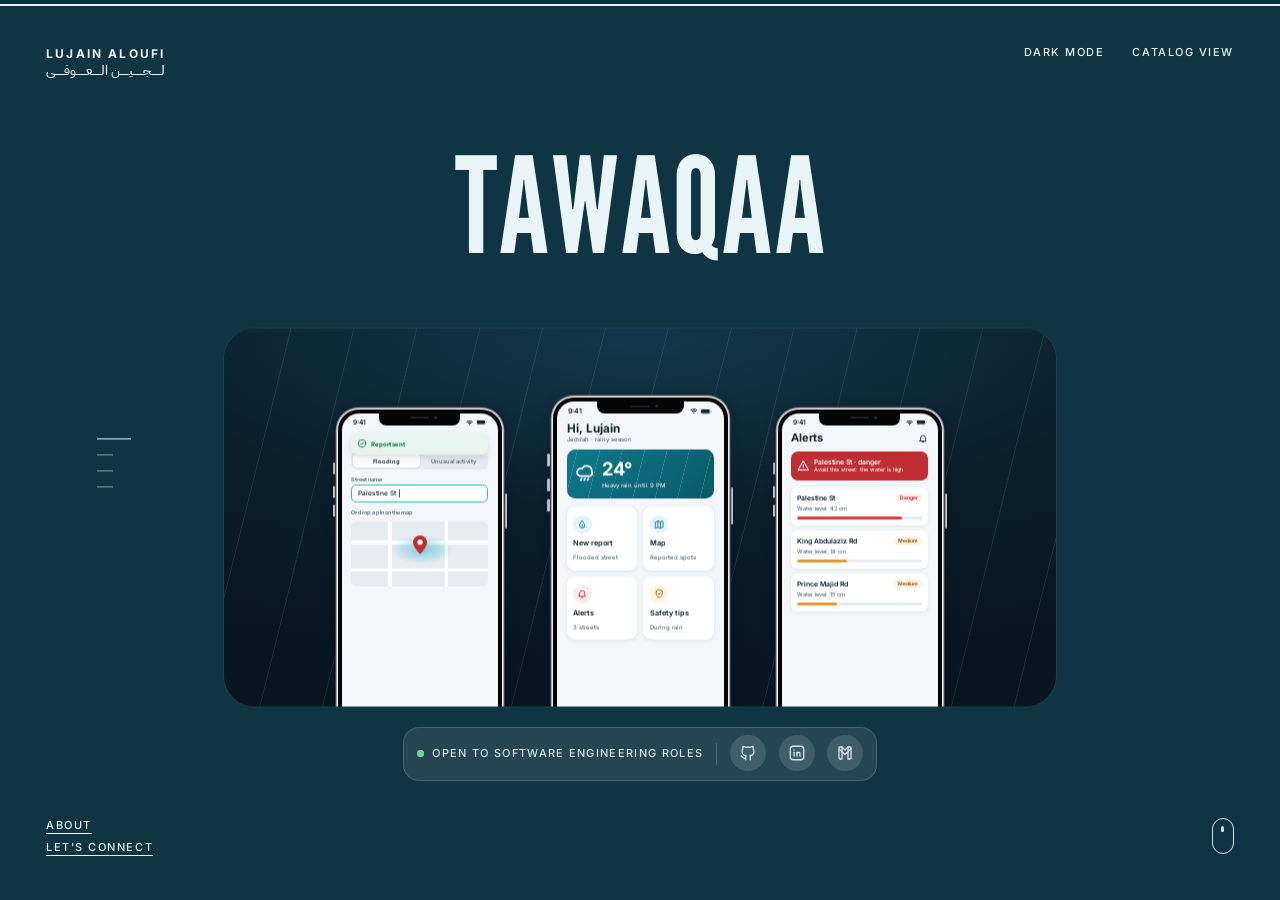
==== commit 743fc042: "Put the socials dock and availability note on the home page" ====
--- a/index.html
+++ b/index.html
@@ -985,10 +985,11 @@
 .mb .mb-track svg{position:absolute;inset:0;width:100%;height:100%;overflow:visible}
 .mb .mb-dot{position:absolute;top:0;left:0;width:var(--mb-size,56px);height:var(--mb-size,56px);background:radial-gradient(#fff 40%,transparent 60%);opacity:1;transform:translate(-999px,-999px);will-change:transform}
 .mb .mb-face{position:relative;display:flex;align-items:center;justify-content:center;width:100%;height:100%;border-radius:inherit;background:var(--about);border:1px solid rgba(255,255,255,.28);overflow:hidden}
-.send.mb{padding:2px}
+.send.mb{width:auto;min-width:12rem;height:3.5rem;aspect-ratio:auto;padding:1.5px;border-radius:14px;font:500 .8125rem/1 var(--f-body);letter-spacing:.14em;text-transform:uppercase}
 .send.mb::before{display:none}
-.send .mb-face::before{content:"";position:absolute;inset:0;background:#fff;border-radius:50%;transform:scale(0);transition:transform .6s var(--out)}
-.send:hover .mb-face::before,.send:focus-visible .mb-face::before{transform:scale(1)}
+.send .mb-face{padding:0 1.8rem;transition:background .35s var(--out),border-color .35s,color .35s}
+.send:hover .mb-face,.send:focus-visible .mb-face{background:#fff;border-color:#fff;color:var(--about)}
+.send:active .mb-face{transform:scale(.98)}
 .send.mb[data-state="loading"] span{animation:none}
 .send.mb[data-state="loading"] #send-label{animation:blink .8s linear infinite}
 .copy.mb{min-height:0;padding:1.5px}
@@ -997,12 +998,24 @@
 
 /* floating dock (after Aceternity's Floating Dock) */
 .dock{display:inline-flex;align-items:flex-end;gap:1rem;height:64px;margin-top:1.9rem;padding:0 1rem 12px;border-radius:1rem;background:rgba(255,255,255,.08);border:1px solid rgba(255,255,255,.16)}
-.c-side .dock-i{position:relative;flex:none;display:grid;place-items:center;width:40px;height:40px;border-radius:50%;background:rgba(255,255,255,.14);color:#fff;text-decoration:none;transition:background .3s}@media (hover:hover) and (pointer:fine){.c-side .dock-i:hover{background:rgba(255,255,255,.26);text-decoration:none}}
+.dock .dock-i{position:relative;flex:none;display:grid;place-items:center;width:40px;height:40px;border-radius:50%;background:rgba(255,255,255,.14);color:#fff;text-decoration:none;transition:background .3s}@media (hover:hover) and (pointer:fine){.dock .dock-i:hover{background:rgba(255,255,255,.26);text-decoration:none}}
 .dock-i svg{width:50%;height:50%}
 .dock-tip{position:absolute;left:50%;top:-2rem;transform:translate(-50%,10px);opacity:0;white-space:nowrap;padding:.15rem .55rem;border-radius:.375rem;background:#fff;color:var(--about);font:500 .75rem/1.4 var(--f-body);pointer-events:none;transition:opacity .2s,transform .25s var(--out)}
 .dock-i:hover .dock-tip,.dock-i:focus-visible .dock-tip{opacity:1;transform:translate(-50%,0)}
 .dock-i:focus-visible{outline:2px solid #fff;outline-offset:3px}
-@media (hover:none),(pointer:coarse){.dock{height:auto;margin-top:.2rem;padding:.6rem .8rem;align-items:center}.c-side .dock-i{width:48px;height:48px}.dock-i svg{width:22px;height:22px}.dock-tip{display:none}}
+@media (hover:none),(pointer:coarse){.dock{height:auto;margin-top:.2rem;padding:.6rem .8rem;align-items:center}.dock .dock-i{width:48px;height:48px}.dock-i svg{width:22px;height:22px}.dock-tip{display:none}}
+/* the same dock on the home page, a little smaller */
+.dock-status{display:inline-flex;align-items:center;gap:.55rem;align-self:center;margin-top:9px;font:500 .6875rem/1 var(--f-body);letter-spacing:.12em;text-transform:uppercase;white-space:nowrap}
+.dock-status i{position:relative;width:7px;height:7px;border-radius:50%;background:var(--ok)}
+.dock-status i::after{content:"";position:absolute;inset:0;border-radius:50%;background:var(--ok);animation:ping 2.4s var(--out) infinite}
+.dock-sep{align-self:center;width:1px;height:22px;margin-top:9px;background:rgba(255,255,255,.22)}
+.ds-short{display:none}
+@media (max-width:560px){.ds-long{display:none}.ds-short{display:inline}}
+@media (hover:none),(pointer:coarse){.dock-status,.dock-sep{margin-top:0}}
+.dock.dock-home{height:54px;margin:0;padding:0 .8rem 9px;gap:.8rem;background:rgba(255,255,255,.1);border-color:rgba(255,255,255,.18)}
+.dock-home .dock-i{width:36px;height:36px}
+.dock-home .dock-tip{background:#fff;color:#111}
+@media (hover:none),(pointer:coarse){.dock.dock-home{height:auto;padding:.45rem .6rem;align-items:center}.dock.dock-home .dock-i{width:42px;height:42px}.dock-home .dock-i svg{width:20px;height:20px}}
 @media (max-width:900px){.c-form,.c-side{grid-column:1/-1}}
 @media (max-width:560px){.row2{grid-template-columns:1fr}}
 
@@ -1119,7 +1132,9 @@
   <div class="z-tabs"><span class=""><svg class="zi" viewBox="0 0 24 24" fill="none" stroke="currentColor" stroke-width="2" stroke-linecap="round" stroke-linejoin="round" aria-hidden="true"><path d="M4 11 12 4l8 7v9H4z"/><path d="M10 20v-5h4v5"/></svg><em>الرئيسية</em></span><span class=""><svg class="zi" viewBox="0 0 24 24" fill="none" stroke="currentColor" stroke-width="2" stroke-linecap="round" stroke-linejoin="round" aria-hidden="true"><rect x="3.5" y="5" width="17" height="15" rx="2.5"/><path d="M3.5 10h17M8 3v4M16 3v4"/></svg><em>الأسبوع</em></span><span class="on"><svg class="zi" viewBox="0 0 24 24" fill="none" stroke="currentColor" stroke-width="2" stroke-linecap="round" stroke-linejoin="round" aria-hidden="true"><path d="M9 6h11M9 12h11M9 18h11M4.5 6h.01M4.5 12h.01M4.5 18h.01"/></svg><em>المقاضي</em></span><span class=""><svg class="zi" viewBox="0 0 24 24" fill="none" stroke="currentColor" stroke-width="2" stroke-linecap="round" stroke-linejoin="round" aria-hidden="true"><circle cx="12" cy="8" r="4"/><path d="M4 21a8 8 0 0 1 16 0"/></svg><em>ملفي</em></span></div></div></div></div></div>
         <div class="card" role="button" tabindex="0" data-k="3" aria-label="Open Stack"><div class="c-stack" style="position:absolute;inset:0" aria-hidden="true"><div class="row"><span style="--n:0"><svg class="ti" viewBox="0 0 24 24" aria-hidden="true"><path fill="currentColor" d="M14.25.18l.9.2.73.26.59.3.45.32.34.34.25.34.16.33.1.3.04.26.02.2-.01.13V8.5l-.05.63-.13.55-.21.46-.26.38-.3.31-.33.25-.35.19-.35.14-.33.1-.3.07-.26.04-.21.02H8.77l-.69.05-.59.14-.5.22-.41.27-.33.32-.27.35-.2.36-.15.37-.1.35-.07.32-.04.27-.02.21v3.06H3.17l-.21-.03-.28-.07-.32-.12-.35-.18-.36-.26-.36-.36-.35-.46-.32-.59-.28-.73-.21-.88-.14-1.05-.05-1.23.06-1.22.16-1.04.24-.87.32-.71.36-.57.4-.44.42-.33.42-.24.4-.16.36-.1.32-.05.24-.01h.16l.06.01h8.16v-.83H6.18l-.01-2.75-.02-.37.05-.34.11-.31.17-.28.25-.26.31-.23.38-.2.44-.18.51-.15.58-.12.64-.1.71-.06.77-.04.84-.02 1.27.05zm-6.3 1.98l-.23.33-.08.41.08.41.23.34.33.22.41.09.41-.09.33-.22.23-.34.08-.41-.08-.41-.23-.33-.33-.22-.41-.09-.41.09zm13.09 3.95l.28.06.32.12.35.18.36.27.36.35.35.47.32.59.28.73.21.88.14 1.04.05 1.23-.06 1.23-.16 1.04-.24.86-.32.71-.36.57-.4.45-.42.33-.42.24-.4.16-.36.09-.32.05-.24.02-.16-.01h-8.22v.82h5.84l.01 2.76.02.36-.05.34-.11.31-.17.29-.25.25-.31.24-.38.2-.44.17-.51.15-.58.13-.64.09-.71.07-.77.04-.84.01-1.27-.04-1.07-.14-.9-.2-.73-.25-.59-.3-.45-.33-.34-.34-.25-.34-.16-.33-.1-.3-.04-.25-.02-.2.01-.13v-5.34l.05-.64.13-.54.21-.46.26-.38.3-.32.33-.24.35-.2.35-.14.33-.1.3-.06.26-.04.21-.02.13-.01h5.84l.69-.05.59-.14.5-.21.41-.28.33-.32.27-.35.2-.36.15-.36.1-.35.07-.32.04-.28.02-.21V6.07h2.09l.14.01zm-6.47 14.25l-.23.33-.08.41.08.41.23.33.33.23.41.08.41-.08.33-.23.23-.33.08-.41-.08-.41-.23-.33-.33-.23-.41-.08-.41.08z"/></svg>Python</span><span style="--n:2"><svg class="ti" viewBox="0 0 24 24" aria-hidden="true"><path fill="currentColor" d="M11.915 0 11.7.215C9.515 2.4 7.47 6.39 6.046 10.483c-1.064 1.024-3.633 2.81-3.711 3.551-.093.87 1.746 2.611 1.55 3.235-.198.625-1.304 1.408-1.014 1.939.1.188.823.011 1.277-.491a13.389 13.389 0 0 0-.017 2.14c.076.906.27 1.668.643 2.232.372.563.956.911 1.667.911.397 0 .727-.114 1.024-.264.298-.149.571-.33.91-.5.68-.34 1.634-.666 3.53-.604 1.903.062 2.872.39 3.559.704.687.314 1.15.664 1.925.664.767 0 1.395-.336 1.807-.9.412-.563.631-1.33.72-2.24.06-.623.055-1.32 0-2.066.454.45 1.117.604 1.213.424.29-.53-.816-1.314-1.013-1.937-.198-.624 1.642-2.366 1.549-3.236-.08-.748-2.707-2.568-3.748-3.586C16.428 6.374 14.308 2.394 12.13.215zm.175 6.038a2.95 2.95 0 0 1 2.943 2.942 2.95 2.95 0 0 1-2.943 2.943A2.95 2.95 0 0 1 9.148 8.98a2.95 2.95 0 0 1 2.942-2.942zM8.685 7.983a3.515 3.515 0 0 0-.145.997c0 1.951 1.6 3.55 3.55 3.55 1.95 0 3.55-1.598 3.55-3.55 0-.329-.046-.648-.132-.951.334.095.64.208.915.336a42.699 42.699 0 0 1 2.042 5.829c.678 2.545 1.01 4.92.846 6.607-.082.844-.29 1.51-.606 1.94-.315.431-.713.651-1.315.651-.593 0-.932-.27-1.673-.61-.741-.338-1.825-.694-3.792-.758-1.974-.064-3.073.293-3.821.669-.375.188-.659.373-.911.5s-.466.2-.752.2c-.53 0-.876-.209-1.16-.64-.285-.43-.474-1.101-.545-1.948-.141-1.693.176-4.069.823-6.614a43.155 43.155 0 0 1 1.934-5.783c.348-.167.749-.31 1.192-.425zm-3.382 4.362a.216.216 0 0 1 .13.031c-.166.56-.323 1.116-.463 1.665a33.849 33.849 0 0 0-.547 2.555 3.9 3.9 0 0 0-.2-.39c-.58-1.012-.914-1.642-1.16-2.08.315-.24 1.679-1.755 2.24-1.781zm13.394.01c.562.027 1.926 1.543 2.24 1.783-.246.438-.58 1.068-1.16 2.08a4.428 4.428 0 0 0-.163.309 32.354 32.354 0 0 0-.562-2.49 40.579 40.579 0 0 0-.482-1.652.216.216 0 0 1 .127-.03z"/></svg>Java</span><span style="--n:4"><svg class="ti" viewBox="0 0 24 24" aria-hidden="true"><path fill="currentColor" d="M0 0h24v24H0V0zm22.034 18.276c-.175-1.095-.888-2.015-3.003-2.873-.736-.345-1.554-.585-1.797-1.14-.091-.33-.105-.51-.046-.705.15-.646.915-.84 1.515-.66.39.12.75.42.976.9 1.034-.676 1.034-.676 1.755-1.125-.27-.42-.404-.601-.586-.78-.63-.705-1.469-1.065-2.834-1.034l-.705.089c-.676.165-1.32.525-1.71 1.005-1.14 1.291-.811 3.541.569 4.471 1.365 1.02 3.361 1.244 3.616 2.205.24 1.17-.87 1.545-1.966 1.41-.811-.18-1.26-.586-1.755-1.336l-1.83 1.051c.21.48.45.689.81 1.109 1.74 1.756 6.09 1.666 6.871-1.004.029-.09.24-.705.074-1.65l.046.067zm-8.983-7.245h-2.248c0 1.938-.009 3.864-.009 5.805 0 1.232.063 2.363-.138 2.711-.33.689-1.18.601-1.566.48-.396-.196-.597-.466-.83-.855-.063-.105-.11-.196-.127-.196l-1.825 1.125c.305.63.75 1.172 1.324 1.517.855.51 2.004.675 3.207.405.783-.226 1.458-.691 1.811-1.411.51-.93.402-2.07.397-3.346.012-2.054 0-4.109 0-6.179l.004-.056z"/></svg>JavaScript</span><span style="--n:6"><svg class="ti" viewBox="0 0 24 24" aria-hidden="true"><path fill="currentColor" d="M1.125 0C.502 0 0 .502 0 1.125v21.75C0 23.498.502 24 1.125 24h21.75c.623 0 1.125-.502 1.125-1.125V1.125C24 .502 23.498 0 22.875 0zm17.363 9.75c.612 0 1.154.037 1.627.111a6.38 6.38 0 0 1 1.306.34v2.458a3.95 3.95 0 0 0-.643-.361 5.093 5.093 0 0 0-.717-.26 5.453 5.453 0 0 0-1.426-.2c-.3 0-.573.028-.819.086a2.1 2.1 0 0 0-.623.242c-.17.104-.3.229-.393.374a.888.888 0 0 0-.14.49c0 .196.053.373.156.529.104.156.252.304.443.444s.423.276.696.41c.273.135.582.274.926.416.47.197.892.407 1.266.628.374.222.695.473.963.753.268.279.472.598.614.957.142.359.214.776.214 1.253 0 .657-.125 1.21-.373 1.656a3.033 3.033 0 0 1-1.012 1.085 4.38 4.38 0 0 1-1.487.596c-.566.12-1.163.18-1.79.18a9.916 9.916 0 0 1-1.84-.164 5.544 5.544 0 0 1-1.512-.493v-2.63a5.033 5.033 0 0 0 3.237 1.2c.333 0 .624-.03.872-.09.249-.06.456-.144.623-.25.166-.108.29-.234.373-.38a1.023 1.023 0 0 0-.074-1.089 2.12 2.12 0 0 0-.537-.5 5.597 5.597 0 0 0-.807-.444 27.72 27.72 0 0 0-1.007-.436c-.918-.383-1.602-.852-2.053-1.405-.45-.553-.676-1.222-.676-2.005 0-.614.123-1.141.369-1.582.246-.441.58-.804 1.004-1.089a4.494 4.494 0 0 1 1.47-.629 7.536 7.536 0 0 1 1.77-.201zm-15.113.188h9.563v2.166H9.506v9.646H6.789v-9.646H3.375z"/></svg>TypeScript</span><span style="--n:0"><svg class="ti" viewBox="0 0 24 24" aria-hidden="true"><path fill="currentColor" d="M12 2C7 2 3 3.6 3 5.5v13C3 20.4 7 22 12 22s9-1.6 9-3.5v-13C21 3.6 17 2 12 2zm0 2c4.4 0 7 1.2 7 1.5S16.4 7 12 7 5 5.8 5 5.5 7.6 4 12 4zM5 8.3C6.7 9.1 9.2 9.5 12 9.5s5.3-.4 7-1.2v3.2c0 .3-2.6 1.5-7 1.5s-7-1.2-7-1.5zm0 6c1.7.8 4.2 1.2 7 1.2s5.3-.4 7-1.2v4.2c0 .3-2.6 1.5-7 1.5s-7-1.2-7-1.5z"/></svg>SQL</span><span style="--n:0"><svg class="ti" viewBox="0 0 24 24" aria-hidden="true"><path fill="currentColor" d="M14.25.18l.9.2.73.26.59.3.45.32.34.34.25.34.16.33.1.3.04.26.02.2-.01.13V8.5l-.05.63-.13.55-.21.46-.26.38-.3.31-.33.25-.35.19-.35.14-.33.1-.3.07-.26.04-.21.02H8.77l-.69.05-.59.14-.5.22-.41.27-.33.32-.27.35-.2.36-.15.37-.1.35-.07.32-.04.27-.02.21v3.06H3.17l-.21-.03-.28-.07-.32-.12-.35-.18-.36-.26-.36-.36-.35-.46-.32-.59-.28-.73-.21-.88-.14-1.05-.05-1.23.06-1.22.16-1.04.24-.87.32-.71.36-.57.4-.44.42-.33.42-.24.4-.16.36-.1.32-.05.24-.01h.16l.06.01h8.16v-.83H6.18l-.01-2.75-.02-.37.05-.34.11-.31.17-.28.25-.26.31-.23.38-.2.44-.18.51-.15.58-.12.64-.1.71-.06.77-.04.84-.02 1.27.05zm-6.3 1.98l-.23.33-.08.41.08.41.23.34.33.22.41.09.41-.09.33-.22.23-.34.08-.41-.08-.41-.23-.33-.33-.22-.41-.09-.41.09zm13.09 3.95l.28.06.32.12.35.18.36.27.36.35.35.47.32.59.28.73.21.88.14 1.04.05 1.23-.06 1.23-.16 1.04-.24.86-.32.71-.36.57-.4.45-.42.33-.42.24-.4.16-.36.09-.32.05-.24.02-.16-.01h-8.22v.82h5.84l.01 2.76.02.36-.05.34-.11.31-.17.29-.25.25-.31.24-.38.2-.44.17-.51.15-.58.13-.64.09-.71.07-.77.04-.84.01-1.27-.04-1.07-.14-.9-.2-.73-.25-.59-.3-.45-.33-.34-.34-.25-.34-.16-.33-.1-.3-.04-.25-.02-.2.01-.13v-5.34l.05-.64.13-.54.21-.46.26-.38.3-.32.33-.24.35-.2.35-.14.33-.1.3-.06.26-.04.21-.02.13-.01h5.84l.69-.05.59-.14.5-.21.41-.28.33-.32.27-.35.2-.36.15-.36.1-.35.07-.32.04-.28.02-.21V6.07h2.09l.14.01zm-6.47 14.25l-.23.33-.08.41.08.41.23.33.33.23.41.08.41-.08.33-.23.23-.33.08-.41-.08-.41-.23-.33-.33-.23-.41-.08-.41.08z"/></svg>Python</span><span style="--n:2"><svg class="ti" viewBox="0 0 24 24" aria-hidden="true"><path fill="currentColor" d="M11.915 0 11.7.215C9.515 2.4 7.47 6.39 6.046 10.483c-1.064 1.024-3.633 2.81-3.711 3.551-.093.87 1.746 2.611 1.55 3.235-.198.625-1.304 1.408-1.014 1.939.1.188.823.011 1.277-.491a13.389 13.389 0 0 0-.017 2.14c.076.906.27 1.668.643 2.232.372.563.956.911 1.667.911.397 0 .727-.114 1.024-.264.298-.149.571-.33.91-.5.68-.34 1.634-.666 3.53-.604 1.903.062 2.872.39 3.559.704.687.314 1.15.664 1.925.664.767 0 1.395-.336 1.807-.9.412-.563.631-1.33.72-2.24.06-.623.055-1.32 0-2.066.454.45 1.117.604 1.213.424.29-.53-.816-1.314-1.013-1.937-.198-.624 1.642-2.366 1.549-3.236-.08-.748-2.707-2.568-3.748-3.586C16.428 6.374 14.308 2.394 12.13.215zm.175 6.038a2.95 2.95 0 0 1 2.943 2.942 2.95 2.95 0 0 1-2.943 2.943A2.95 2.95 0 0 1 9.148 8.98a2.95 2.95 0 0 1 2.942-2.942zM8.685 7.983a3.515 3.515 0 0 0-.145.997c0 1.951 1.6 3.55 3.55 3.55 1.95 0 3.55-1.598 3.55-3.55 0-.329-.046-.648-.132-.951.334.095.64.208.915.336a42.699 42.699 0 0 1 2.042 5.829c.678 2.545 1.01 4.92.846 6.607-.082.844-.29 1.51-.606 1.94-.315.431-.713.651-1.315.651-.593 0-.932-.27-1.673-.61-.741-.338-1.825-.694-3.792-.758-1.974-.064-3.073.293-3.821.669-.375.188-.659.373-.911.5s-.466.2-.752.2c-.53 0-.876-.209-1.16-.64-.285-.43-.474-1.101-.545-1.948-.141-1.693.176-4.069.823-6.614a43.155 43.155 0 0 1 1.934-5.783c.348-.167.749-.31 1.192-.425zm-3.382 4.362a.216.216 0 0 1 .13.031c-.166.56-.323 1.116-.463 1.665a33.849 33.849 0 0 0-.547 2.555 3.9 3.9 0 0 0-.2-.39c-.58-1.012-.914-1.642-1.16-2.08.315-.24 1.679-1.755 2.24-1.781zm13.394.01c.562.027 1.926 1.543 2.24 1.783-.246.438-.58 1.068-1.16 2.08a4.428 4.428 0 0 0-.163.309 32.354 32.354 0 0 0-.562-2.49 40.579 40.579 0 0 0-.482-1.652.216.216 0 0 1 .127-.03z"/></svg>Java</span><span style="--n:4"><svg class="ti" viewBox="0 0 24 24" aria-hidden="true"><path fill="currentColor" d="M0 0h24v24H0V0zm22.034 18.276c-.175-1.095-.888-2.015-3.003-2.873-.736-.345-1.554-.585-1.797-1.14-.091-.33-.105-.51-.046-.705.15-.646.915-.84 1.515-.66.39.12.75.42.976.9 1.034-.676 1.034-.676 1.755-1.125-.27-.42-.404-.601-.586-.78-.63-.705-1.469-1.065-2.834-1.034l-.705.089c-.676.165-1.32.525-1.71 1.005-1.14 1.291-.811 3.541.569 4.471 1.365 1.02 3.361 1.244 3.616 2.205.24 1.17-.87 1.545-1.966 1.41-.811-.18-1.26-.586-1.755-1.336l-1.83 1.051c.21.48.45.689.81 1.109 1.74 1.756 6.09 1.666 6.871-1.004.029-.09.24-.705.074-1.65l.046.067zm-8.983-7.245h-2.248c0 1.938-.009 3.864-.009 5.805 0 1.232.063 2.363-.138 2.711-.33.689-1.18.601-1.566.48-.396-.196-.597-.466-.83-.855-.063-.105-.11-.196-.127-.196l-1.825 1.125c.305.63.75 1.172 1.324 1.517.855.51 2.004.675 3.207.405.783-.226 1.458-.691 1.811-1.411.51-.93.402-2.07.397-3.346.012-2.054 0-4.109 0-6.179l.004-.056z"/></svg>JavaScript</span><span style="--n:6"><svg class="ti" viewBox="0 0 24 24" aria-hidden="true"><path fill="currentColor" d="M1.125 0C.502 0 0 .502 0 1.125v21.75C0 23.498.502 24 1.125 24h21.75c.623 0 1.125-.502 1.125-1.125V1.125C24 .502 23.498 0 22.875 0zm17.363 9.75c.612 0 1.154.037 1.627.111a6.38 6.38 0 0 1 1.306.34v2.458a3.95 3.95 0 0 0-.643-.361 5.093 5.093 0 0 0-.717-.26 5.453 5.453 0 0 0-1.426-.2c-.3 0-.573.028-.819.086a2.1 2.1 0 0 0-.623.242c-.17.104-.3.229-.393.374a.888.888 0 0 0-.14.49c0 .196.053.373.156.529.104.156.252.304.443.444s.423.276.696.41c.273.135.582.274.926.416.47.197.892.407 1.266.628.374.222.695.473.963.753.268.279.472.598.614.957.142.359.214.776.214 1.253 0 .657-.125 1.21-.373 1.656a3.033 3.033 0 0 1-1.012 1.085 4.38 4.38 0 0 1-1.487.596c-.566.12-1.163.18-1.79.18a9.916 9.916 0 0 1-1.84-.164 5.544 5.544 0 0 1-1.512-.493v-2.63a5.033 5.033 0 0 0 3.237 1.2c.333 0 .624-.03.872-.09.249-.06.456-.144.623-.25.166-.108.29-.234.373-.38a1.023 1.023 0 0 0-.074-1.089 2.12 2.12 0 0 0-.537-.5 5.597 5.597 0 0 0-.807-.444 27.72 27.72 0 0 0-1.007-.436c-.918-.383-1.602-.852-2.053-1.405-.45-.553-.676-1.222-.676-2.005 0-.614.123-1.141.369-1.582.246-.441.58-.804 1.004-1.089a4.494 4.494 0 0 1 1.47-.629 7.536 7.536 0 0 1 1.77-.201zm-15.113.188h9.563v2.166H9.506v9.646H6.789v-9.646H3.375z"/></svg>TypeScript</span><span style="--n:0"><svg class="ti" viewBox="0 0 24 24" aria-hidden="true"><path fill="currentColor" d="M12 2C7 2 3 3.6 3 5.5v13C3 20.4 7 22 12 22s9-1.6 9-3.5v-13C21 3.6 17 2 12 2zm0 2c4.4 0 7 1.2 7 1.5S16.4 7 12 7 5 5.8 5 5.5 7.6 4 12 4zM5 8.3C6.7 9.1 9.2 9.5 12 9.5s5.3-.4 7-1.2v3.2c0 .3-2.6 1.5-7 1.5s-7-1.2-7-1.5zm0 6c1.7.8 4.2 1.2 7 1.2s5.3-.4 7-1.2v4.2c0 .3-2.6 1.5-7 1.5s-7-1.2-7-1.5z"/></svg>SQL</span><span style="--n:0"><svg class="ti" viewBox="0 0 24 24" aria-hidden="true"><path fill="currentColor" d="M14.25.18l.9.2.73.26.59.3.45.32.34.34.25.34.16.33.1.3.04.26.02.2-.01.13V8.5l-.05.63-.13.55-.21.46-.26.38-.3.31-.33.25-.35.19-.35.14-.33.1-.3.07-.26.04-.21.02H8.77l-.69.05-.59.14-.5.22-.41.27-.33.32-.27.35-.2.36-.15.37-.1.35-.07.32-.04.27-.02.21v3.06H3.17l-.21-.03-.28-.07-.32-.12-.35-.18-.36-.26-.36-.36-.35-.46-.32-.59-.28-.73-.21-.88-.14-1.05-.05-1.23.06-1.22.16-1.04.24-.87.32-.71.36-.57.4-.44.42-.33.42-.24.4-.16.36-.1.32-.05.24-.01h.16l.06.01h8.16v-.83H6.18l-.01-2.75-.02-.37.05-.34.11-.31.17-.28.25-.26.31-.23.38-.2.44-.18.51-.15.58-.12.64-.1.71-.06.77-.04.84-.02 1.27.05zm-6.3 1.98l-.23.33-.08.41.08.41.23.34.33.22.41.09.41-.09.33-.22.23-.34.08-.41-.08-.41-.23-.33-.33-.22-.41-.09-.41.09zm13.09 3.95l.28.06.32.12.35.18.36.27.36.35.35.47.32.59.28.73.21.88.14 1.04.05 1.23-.06 1.23-.16 1.04-.24.86-.32.71-.36.57-.4.45-.42.33-.42.24-.4.16-.36.09-.32.05-.24.02-.16-.01h-8.22v.82h5.84l.01 2.76.02.36-.05.34-.11.31-.17.29-.25.25-.31.24-.38.2-.44.17-.51.15-.58.13-.64.09-.71.07-.77.04-.84.01-1.27-.04-1.07-.14-.9-.2-.73-.25-.59-.3-.45-.33-.34-.34-.25-.34-.16-.33-.1-.3-.04-.25-.02-.2.01-.13v-5.34l.05-.64.13-.54.21-.46.26-.38.3-.32.33-.24.35-.2.35-.14.33-.1.3-.06.26-.04.21-.02.13-.01h5.84l.69-.05.59-.14.5-.21.41-.28.33-.32.27-.35.2-.36.15-.36.1-.35.07-.32.04-.28.02-.21V6.07h2.09l.14.01zm-6.47 14.25l-.23.33-.08.41.08.41.23.33.33.23.41.08.41-.08.33-.23.23-.33.08-.41-.08-.41-.23-.33-.33-.23-.41-.08-.41.08z"/></svg>Python</span><span style="--n:2"><svg class="ti" viewBox="0 0 24 24" aria-hidden="true"><path fill="currentColor" d="M11.915 0 11.7.215C9.515 2.4 7.47 6.39 6.046 10.483c-1.064 1.024-3.633 2.81-3.711 3.551-.093.87 1.746 2.611 1.55 3.235-.198.625-1.304 1.408-1.014 1.939.1.188.823.011 1.277-.491a13.389 13.389 0 0 0-.017 2.14c.076.906.27 1.668.643 2.232.372.563.956.911 1.667.911.397 0 .727-.114 1.024-.264.298-.149.571-.33.91-.5.68-.34 1.634-.666 3.53-.604 1.903.062 2.872.39 3.559.704.687.314 1.15.664 1.925.664.767 0 1.395-.336 1.807-.9.412-.563.631-1.33.72-2.24.06-.623.055-1.32 0-2.066.454.45 1.117.604 1.213.424.29-.53-.816-1.314-1.013-1.937-.198-.624 1.642-2.366 1.549-3.236-.08-.748-2.707-2.568-3.748-3.586C16.428 6.374 14.308 2.394 12.13.215zm.175 6.038a2.95 2.95 0 0 1 2.943 2.942 2.95 2.95 0 0 1-2.943 2.943A2.95 2.95 0 0 1 9.148 8.98a2.95 2.95 0 0 1 2.942-2.942zM8.685 7.983a3.515 3.515 0 0 0-.145.997c0 1.951 1.6 3.55 3.55 3.55 1.95 0 3.55-1.598 3.55-3.55 0-.329-.046-.648-.132-.951.334.095.64.208.915.336a42.699 42.699 0 0 1 2.042 5.829c.678 2.545 1.01 4.92.846 6.607-.082.844-.29 1.51-.606 1.94-.315.431-.713.651-1.315.651-.593 0-.932-.27-1.673-.61-.741-.338-1.825-.694-3.792-.758-1.974-.064-3.073.293-3.821.669-.375.188-.659.373-.911.5s-.466.2-.752.2c-.53 0-.876-.209-1.16-.64-.285-.43-.474-1.101-.545-1.948-.141-1.693.176-4.069.823-6.614a43.155 43.155 0 0 1 1.934-5.783c.348-.167.749-.31 1.192-.425zm-3.382 4.362a.216.216 0 0 1 .13.031c-.166.56-.323 1.116-.463 1.665a33.849 33.849 0 0 0-.547 2.555 3.9 3.9 0 0 0-.2-.39c-.58-1.012-.914-1.642-1.16-2.08.315-.24 1.679-1.755 2.24-1.781zm13.394.01c.562.027 1.926 1.543 2.24 1.783-.246.438-.58 1.068-1.16 2.08a4.428 4.428 0 0 0-.163.309 32.354 32.354 0 0 0-.562-2.49 40.579 40.579 0 0 0-.482-1.652.216.216 0 0 1 .127-.03z"/></svg>Java</span><span style="--n:4"><svg class="ti" viewBox="0 0 24 24" aria-hidden="true"><path fill="currentColor" d="M0 0h24v24H0V0zm22.034 18.276c-.175-1.095-.888-2.015-3.003-2.873-.736-.345-1.554-.585-1.797-1.14-.091-.33-.105-.51-.046-.705.15-.646.915-.84 1.515-.66.39.12.75.42.976.9 1.034-.676 1.034-.676 1.755-1.125-.27-.42-.404-.601-.586-.78-.63-.705-1.469-1.065-2.834-1.034l-.705.089c-.676.165-1.32.525-1.71 1.005-1.14 1.291-.811 3.541.569 4.471 1.365 1.02 3.361 1.244 3.616 2.205.24 1.17-.87 1.545-1.966 1.41-.811-.18-1.26-.586-1.755-1.336l-1.83 1.051c.21.48.45.689.81 1.109 1.74 1.756 6.09 1.666 6.871-1.004.029-.09.24-.705.074-1.65l.046.067zm-8.983-7.245h-2.248c0 1.938-.009 3.864-.009 5.805 0 1.232.063 2.363-.138 2.711-.33.689-1.18.601-1.566.48-.396-.196-.597-.466-.83-.855-.063-.105-.11-.196-.127-.196l-1.825 1.125c.305.63.75 1.172 1.324 1.517.855.51 2.004.675 3.207.405.783-.226 1.458-.691 1.811-1.411.51-.93.402-2.07.397-3.346.012-2.054 0-4.109 0-6.179l.004-.056z"/></svg>JavaScript</span><span style="--n:6"><svg class="ti" viewBox="0 0 24 24" aria-hidden="true"><path fill="currentColor" d="M1.125 0C.502 0 0 .502 0 1.125v21.75C0 23.498.502 24 1.125 24h21.75c.623 0 1.125-.502 1.125-1.125V1.125C24 .502 23.498 0 22.875 0zm17.363 9.75c.612 0 1.154.037 1.627.111a6.38 6.38 0 0 1 1.306.34v2.458a3.95 3.95 0 0 0-.643-.361 5.093 5.093 0 0 0-.717-.26 5.453 5.453 0 0 0-1.426-.2c-.3 0-.573.028-.819.086a2.1 2.1 0 0 0-.623.242c-.17.104-.3.229-.393.374a.888.888 0 0 0-.14.49c0 .196.053.373.156.529.104.156.252.304.443.444s.423.276.696.41c.273.135.582.274.926.416.47.197.892.407 1.266.628.374.222.695.473.963.753.268.279.472.598.614.957.142.359.214.776.214 1.253 0 .657-.125 1.21-.373 1.656a3.033 3.033 0 0 1-1.012 1.085 4.38 4.38 0 0 1-1.487.596c-.566.12-1.163.18-1.79.18a9.916 9.916 0 0 1-1.84-.164 5.544 5.544 0 0 1-1.512-.493v-2.63a5.033 5.033 0 0 0 3.237 1.2c.333 0 .624-.03.872-.09.249-.06.456-.144.623-.25.166-.108.29-.234.373-.38a1.023 1.023 0 0 0-.074-1.089 2.12 2.12 0 0 0-.537-.5 5.597 5.597 0 0 0-.807-.444 27.72 27.72 0 0 0-1.007-.436c-.918-.383-1.602-.852-2.053-1.405-.45-.553-.676-1.222-.676-2.005 0-.614.123-1.141.369-1.582.246-.441.58-.804 1.004-1.089a4.494 4.494 0 0 1 1.47-.629 7.536 7.536 0 0 1 1.77-.201zm-15.113.188h9.563v2.166H9.506v9.646H6.789v-9.646H3.375z"/></svg>TypeScript</span><span style="--n:0"><svg class="ti" viewBox="0 0 24 24" aria-hidden="true"><path fill="currentColor" d="M12 2C7 2 3 3.6 3 5.5v13C3 20.4 7 22 12 22s9-1.6 9-3.5v-13C21 3.6 17 2 12 2zm0 2c4.4 0 7 1.2 7 1.5S16.4 7 12 7 5 5.8 5 5.5 7.6 4 12 4zM5 8.3C6.7 9.1 9.2 9.5 12 9.5s5.3-.4 7-1.2v3.2c0 .3-2.6 1.5-7 1.5s-7-1.2-7-1.5zm0 6c1.7.8 4.2 1.2 7 1.2s5.3-.4 7-1.2v4.2c0 .3-2.6 1.5-7 1.5s-7-1.2-7-1.5z"/></svg>SQL</span></div><div class="row"><span style="--n:3"><svg class="ti" viewBox="0 0 24 24" aria-hidden="true"><path fill="currentColor" d="M1.5 0h21l-1.91 21.563L11.977 24l-8.564-2.438L1.5 0zm7.031 9.75l-.232-2.718 10.059.003.23-2.622L5.412 4.41l.698 8.01h9.126l-.326 3.426-2.91.804-2.955-.81-.188-2.11H6.248l.33 4.171L12 19.351l5.379-1.443.744-8.157H8.531z"/></svg>HTML</span><span style="--n:5"><svg class="ti" viewBox="0 0 24 24" aria-hidden="true"><path fill="currentColor" d="M0 0v20.16A3.84 3.84 0 0 0 3.84 24h16.32A3.84 3.84 0 0 0 24 20.16V3.84A3.84 3.84 0 0 0 20.16 0Zm14.256 13.08c1.56 0 2.28 1.08 2.304 2.64h-1.608c.024-.288-.048-.6-.144-.84-.096-.192-.288-.264-.552-.264-.456 0-.696.264-.696.84-.024.576.288.888.768 1.08.72.288 1.608.744 1.92 1.296q.432.648.432 1.656c0 1.608-.912 2.592-2.496 2.592-1.656 0-2.4-1.032-2.424-2.688h1.68c0 .792.264 1.176.792 1.176.264 0 .456-.072.552-.24.192-.312.24-1.176-.048-1.512-.312-.408-.912-.6-1.32-.816q-.828-.396-1.224-.936c-.24-.36-.36-.888-.36-1.536 0-1.44.936-2.472 2.424-2.448m5.4 0c1.584 0 2.304 1.08 2.328 2.64h-1.608c0-.288-.048-.6-.168-.84-.096-.192-.264-.264-.528-.264-.48 0-.72.264-.72.84s.288.888.792 1.08c.696.288 1.608.744 1.92 1.296.264.432.408.984.408 1.656.024 1.608-.888 2.592-2.472 2.592-1.68 0-2.424-1.056-2.448-2.688h1.68c0 .744.264 1.176.792 1.176.264 0 .456-.072.552-.24.216-.312.264-1.176-.048-1.512-.288-.408-.888-.6-1.32-.816-.552-.264-.96-.576-1.2-.936s-.36-.888-.36-1.536c-.024-1.44.912-2.472 2.4-2.448m-11.031.018c.711-.006 1.419.198 1.839.63.432.432.672 1.128.648 1.992H9.336c.024-.456-.096-.792-.432-.96-.312-.144-.768-.048-.888.24-.12.264-.192.576-.168.864v3.504c0 .744.264 1.128.768 1.128a.65.65 0 0 0 .552-.264c.168-.24.192-.552.168-.84h1.776c.096 1.632-.984 2.712-2.568 2.688-1.536 0-2.496-.864-2.472-2.472v-4.032c0-.816.24-1.44.696-1.848.432-.408 1.146-.624 1.857-.63"/></svg>CSS</span><span style="--n:7"><svg class="ti" viewBox="0 0 24 24" aria-hidden="true"><path fill="currentColor" d="M14.23 12.004a2.236 2.236 0 0 1-2.235 2.236 2.236 2.236 0 0 1-2.236-2.236 2.236 2.236 0 0 1 2.235-2.236 2.236 2.236 0 0 1 2.236 2.236zm2.648-10.69c-1.346 0-3.107.96-4.888 2.622-1.78-1.653-3.542-2.602-4.887-2.602-.41 0-.783.093-1.106.278-1.375.793-1.683 3.264-.973 6.365C1.98 8.917 0 10.42 0 12.004c0 1.59 1.99 3.097 5.043 4.03-.704 3.113-.39 5.588.988 6.38.32.187.69.275 1.102.275 1.345 0 3.107-.96 4.888-2.624 1.78 1.654 3.542 2.603 4.887 2.603.41 0 .783-.09 1.106-.275 1.374-.792 1.683-3.263.973-6.365C22.02 15.096 24 13.59 24 12.004c0-1.59-1.99-3.097-5.043-4.032.704-3.11.39-5.587-.988-6.38-.318-.184-.688-.277-1.092-.278zm-.005 1.09v.006c.225 0 .406.044.558.127.666.382.955 1.835.73 3.704-.054.46-.142.945-.25 1.44-.96-.236-2.006-.417-3.107-.534-.66-.905-1.345-1.727-2.035-2.447 1.592-1.48 3.087-2.292 4.105-2.295zm-9.77.02c1.012 0 2.514.808 4.11 2.28-.686.72-1.37 1.537-2.02 2.442-1.107.117-2.154.298-3.113.538-.112-.49-.195-.964-.254-1.42-.23-1.868.054-3.32.714-3.707.19-.09.4-.127.563-.132zm4.882 3.05c.455.468.91.992 1.36 1.564-.44-.02-.89-.034-1.345-.034-.46 0-.915.01-1.36.034.44-.572.895-1.096 1.345-1.565zM12 8.1c.74 0 1.477.034 2.202.093.406.582.802 1.203 1.183 1.86.372.64.71 1.29 1.018 1.946-.308.655-.646 1.31-1.013 1.95-.38.66-.773 1.288-1.18 1.87-.728.063-1.466.098-2.21.098-.74 0-1.477-.035-2.202-.093-.406-.582-.802-1.204-1.183-1.86-.372-.64-.71-1.29-1.018-1.946.303-.657.646-1.313 1.013-1.954.38-.66.773-1.286 1.18-1.868.728-.064 1.466-.098 2.21-.098zm-3.635.254c-.24.377-.48.763-.704 1.16-.225.39-.435.782-.635 1.174-.265-.656-.49-1.31-.676-1.947.64-.15 1.315-.283 2.015-.386zm7.26 0c.695.103 1.365.23 2.006.387-.18.632-.405 1.282-.66 1.933-.2-.39-.41-.783-.64-1.174-.225-.392-.465-.774-.705-1.146zm3.063.675c.484.15.944.317 1.375.498 1.732.74 2.852 1.708 2.852 2.476-.005.768-1.125 1.74-2.857 2.475-.42.18-.88.342-1.355.493-.28-.958-.646-1.956-1.1-2.98.45-1.017.81-2.01 1.085-2.964zm-13.395.004c.278.96.645 1.957 1.1 2.98-.45 1.017-.812 2.01-1.086 2.964-.484-.15-.944-.318-1.37-.5-1.732-.737-2.852-1.706-2.852-2.474 0-.768 1.12-1.742 2.852-2.476.42-.18.88-.342 1.356-.494zm11.678 4.28c.265.657.49 1.312.676 1.948-.64.157-1.316.29-2.016.39.24-.375.48-.762.705-1.158.225-.39.435-.788.636-1.18zm-9.945.02c.2.392.41.783.64 1.175.23.39.465.772.705 1.143-.695-.102-1.365-.23-2.006-.386.18-.63.406-1.282.66-1.933zM17.92 16.32c.112.493.2.968.254 1.423.23 1.868-.054 3.32-.714 3.708-.147.09-.338.128-.563.128-1.012 0-2.514-.807-4.11-2.28.686-.72 1.37-1.536 2.02-2.44 1.107-.118 2.154-.3 3.113-.54zm-11.83.01c.96.234 2.006.415 3.107.532.66.905 1.345 1.727 2.035 2.446-1.595 1.483-3.092 2.295-4.11 2.295-.22-.005-.406-.05-.553-.132-.666-.38-.955-1.834-.73-3.703.054-.46.142-.944.25-1.438zm4.56.64c.44.02.89.034 1.345.034.46 0 .915-.01 1.36-.034-.44.572-.895 1.095-1.345 1.565-.455-.47-.91-.993-1.36-1.565z"/></svg>React</span><span style="--n:1"><svg class="ti" viewBox="0 0 24 24" aria-hidden="true"><path fill="currentColor" d="M14.23 12.004a2.236 2.236 0 0 1-2.235 2.236 2.236 2.236 0 0 1-2.236-2.236 2.236 2.236 0 0 1 2.235-2.236 2.236 2.236 0 0 1 2.236 2.236zm2.648-10.69c-1.346 0-3.107.96-4.888 2.622-1.78-1.653-3.542-2.602-4.887-2.602-.41 0-.783.093-1.106.278-1.375.793-1.683 3.264-.973 6.365C1.98 8.917 0 10.42 0 12.004c0 1.59 1.99 3.097 5.043 4.03-.704 3.113-.39 5.588.988 6.38.32.187.69.275 1.102.275 1.345 0 3.107-.96 4.888-2.624 1.78 1.654 3.542 2.603 4.887 2.603.41 0 .783-.09 1.106-.275 1.374-.792 1.683-3.263.973-6.365C22.02 15.096 24 13.59 24 12.004c0-1.59-1.99-3.097-5.043-4.032.704-3.11.39-5.587-.988-6.38-.318-.184-.688-.277-1.092-.278zm-.005 1.09v.006c.225 0 .406.044.558.127.666.382.955 1.835.73 3.704-.054.46-.142.945-.25 1.44-.96-.236-2.006-.417-3.107-.534-.66-.905-1.345-1.727-2.035-2.447 1.592-1.48 3.087-2.292 4.105-2.295zm-9.77.02c1.012 0 2.514.808 4.11 2.28-.686.72-1.37 1.537-2.02 2.442-1.107.117-2.154.298-3.113.538-.112-.49-.195-.964-.254-1.42-.23-1.868.054-3.32.714-3.707.19-.09.4-.127.563-.132zm4.882 3.05c.455.468.91.992 1.36 1.564-.44-.02-.89-.034-1.345-.034-.46 0-.915.01-1.36.034.44-.572.895-1.096 1.345-1.565zM12 8.1c.74 0 1.477.034 2.202.093.406.582.802 1.203 1.183 1.86.372.64.71 1.29 1.018 1.946-.308.655-.646 1.31-1.013 1.95-.38.66-.773 1.288-1.18 1.87-.728.063-1.466.098-2.21.098-.74 0-1.477-.035-2.202-.093-.406-.582-.802-1.204-1.183-1.86-.372-.64-.71-1.29-1.018-1.946.303-.657.646-1.313 1.013-1.954.38-.66.773-1.286 1.18-1.868.728-.064 1.466-.098 2.21-.098zm-3.635.254c-.24.377-.48.763-.704 1.16-.225.39-.435.782-.635 1.174-.265-.656-.49-1.31-.676-1.947.64-.15 1.315-.283 2.015-.386zm7.26 0c.695.103 1.365.23 2.006.387-.18.632-.405 1.282-.66 1.933-.2-.39-.41-.783-.64-1.174-.225-.392-.465-.774-.705-1.146zm3.063.675c.484.15.944.317 1.375.498 1.732.74 2.852 1.708 2.852 2.476-.005.768-1.125 1.74-2.857 2.475-.42.18-.88.342-1.355.493-.28-.958-.646-1.956-1.1-2.98.45-1.017.81-2.01 1.085-2.964zm-13.395.004c.278.96.645 1.957 1.1 2.98-.45 1.017-.812 2.01-1.086 2.964-.484-.15-.944-.318-1.37-.5-1.732-.737-2.852-1.706-2.852-2.474 0-.768 1.12-1.742 2.852-2.476.42-.18.88-.342 1.356-.494zm11.678 4.28c.265.657.49 1.312.676 1.948-.64.157-1.316.29-2.016.39.24-.375.48-.762.705-1.158.225-.39.435-.788.636-1.18zm-9.945.02c.2.392.41.783.64 1.175.23.39.465.772.705 1.143-.695-.102-1.365-.23-2.006-.386.18-.63.406-1.282.66-1.933zM17.92 16.32c.112.493.2.968.254 1.423.23 1.868-.054 3.32-.714 3.708-.147.09-.338.128-.563.128-1.012 0-2.514-.807-4.11-2.28.686-.72 1.37-1.536 2.02-2.44 1.107-.118 2.154-.3 3.113-.54zm-11.83.01c.96.234 2.006.415 3.107.532.66.905 1.345 1.727 2.035 2.446-1.595 1.483-3.092 2.295-4.11 2.295-.22-.005-.406-.05-.553-.132-.666-.38-.955-1.834-.73-3.703.054-.46.142-.944.25-1.438zm4.56.64c.44.02.89.034 1.345.034.46 0 .915-.01 1.36-.034-.44.572-.895 1.095-1.345 1.565-.455-.47-.91-.993-1.36-1.565z"/></svg>React Native</span><span style="--n:3"><svg class="ti" viewBox="0 0 24 24" aria-hidden="true"><path fill="currentColor" d="M0 20.084c.043.53.23 1.063.718 1.778.58.849 1.576 1.315 2.303.567.49-.505 5.794-9.776 8.35-13.29a.761.761 0 011.248 0c2.556 3.514 7.86 12.785 8.35 13.29.727.748 1.723.282 2.303-.567.57-.835.728-1.42.728-2.046 0-.426-8.26-15.798-9.092-17.078-.8-1.23-1.044-1.498-2.397-1.542h-1.032c-1.353.044-1.597.311-2.398 1.542C8.267 3.991.33 18.758 0 19.77Z"/></svg>Expo</span><span style="--n:3"><svg class="ti" viewBox="0 0 24 24" aria-hidden="true"><path fill="currentColor" d="M1.5 0h21l-1.91 21.563L11.977 24l-8.564-2.438L1.5 0zm7.031 9.75l-.232-2.718 10.059.003.23-2.622L5.412 4.41l.698 8.01h9.126l-.326 3.426-2.91.804-2.955-.81-.188-2.11H6.248l.33 4.171L12 19.351l5.379-1.443.744-8.157H8.531z"/></svg>HTML</span><span style="--n:5"><svg class="ti" viewBox="0 0 24 24" aria-hidden="true"><path fill="currentColor" d="M0 0v20.16A3.84 3.84 0 0 0 3.84 24h16.32A3.84 3.84 0 0 0 24 20.16V3.84A3.84 3.84 0 0 0 20.16 0Zm14.256 13.08c1.56 0 2.28 1.08 2.304 2.64h-1.608c.024-.288-.048-.6-.144-.84-.096-.192-.288-.264-.552-.264-.456 0-.696.264-.696.84-.024.576.288.888.768 1.08.72.288 1.608.744 1.92 1.296q.432.648.432 1.656c0 1.608-.912 2.592-2.496 2.592-1.656 0-2.4-1.032-2.424-2.688h1.68c0 .792.264 1.176.792 1.176.264 0 .456-.072.552-.24.192-.312.24-1.176-.048-1.512-.312-.408-.912-.6-1.32-.816q-.828-.396-1.224-.936c-.24-.36-.36-.888-.36-1.536 0-1.44.936-2.472 2.424-2.448m5.4 0c1.584 0 2.304 1.08 2.328 2.64h-1.608c0-.288-.048-.6-.168-.84-.096-.192-.264-.264-.528-.264-.48 0-.72.264-.72.84s.288.888.792 1.08c.696.288 1.608.744 1.92 1.296.264.432.408.984.408 1.656.024 1.608-.888 2.592-2.472 2.592-1.68 0-2.424-1.056-2.448-2.688h1.68c0 .744.264 1.176.792 1.176.264 0 .456-.072.552-.24.216-.312.264-1.176-.048-1.512-.288-.408-.888-.6-1.32-.816-.552-.264-.96-.576-1.2-.936s-.36-.888-.36-1.536c-.024-1.44.912-2.472 2.4-2.448m-11.031.018c.711-.006 1.419.198 1.839.63.432.432.672 1.128.648 1.992H9.336c.024-.456-.096-.792-.432-.96-.312-.144-.768-.048-.888.24-.12.264-.192.576-.168.864v3.504c0 .744.264 1.128.768 1.128a.65.65 0 0 0 .552-.264c.168-.24.192-.552.168-.84h1.776c.096 1.632-.984 2.712-2.568 2.688-1.536 0-2.496-.864-2.472-2.472v-4.032c0-.816.24-1.44.696-1.848.432-.408 1.146-.624 1.857-.63"/></svg>CSS</span><span style="--n:7"><svg class="ti" viewBox="0 0 24 24" aria-hidden="true"><path fill="currentColor" d="M14.23 12.004a2.236 2.236 0 0 1-2.235 2.236 2.236 2.236 0 0 1-2.236-2.236 2.236 2.236 0 0 1 2.235-2.236 2.236 2.236 0 0 1 2.236 2.236zm2.648-10.69c-1.346 0-3.107.96-4.888 2.622-1.78-1.653-3.542-2.602-4.887-2.602-.41 0-.783.093-1.106.278-1.375.793-1.683 3.264-.973 6.365C1.98 8.917 0 10.42 0 12.004c0 1.59 1.99 3.097 5.043 4.03-.704 3.113-.39 5.588.988 6.38.32.187.69.275 1.102.275 1.345 0 3.107-.96 4.888-2.624 1.78 1.654 3.542 2.603 4.887 2.603.41 0 .783-.09 1.106-.275 1.374-.792 1.683-3.263.973-6.365C22.02 15.096 24 13.59 24 12.004c0-1.59-1.99-3.097-5.043-4.032.704-3.11.39-5.587-.988-6.38-.318-.184-.688-.277-1.092-.278zm-.005 1.09v.006c.225 0 .406.044.558.127.666.382.955 1.835.73 3.704-.054.46-.142.945-.25 1.44-.96-.236-2.006-.417-3.107-.534-.66-.905-1.345-1.727-2.035-2.447 1.592-1.48 3.087-2.292 4.105-2.295zm-9.77.02c1.012 0 2.514.808 4.11 2.28-.686.72-1.37 1.537-2.02 2.442-1.107.117-2.154.298-3.113.538-.112-.49-.195-.964-.254-1.42-.23-1.868.054-3.32.714-3.707.19-.09.4-.127.563-.132zm4.882 3.05c.455.468.91.992 1.36 1.564-.44-.02-.89-.034-1.345-.034-.46 0-.915.01-1.36.034.44-.572.895-1.096 1.345-1.565zM12 8.1c.74 0 1.477.034 2.202.093.406.582.802 1.203 1.183 1.86.372.64.71 1.29 1.018 1.946-.308.655-.646 1.31-1.013 1.95-.38.66-.773 1.288-1.18 1.87-.728.063-1.466.098-2.21.098-.74 0-1.477-.035-2.202-.093-.406-.582-.802-1.204-1.183-1.86-.372-.64-.71-1.29-1.018-1.946.303-.657.646-1.313 1.013-1.954.38-.66.773-1.286 1.18-1.868.728-.064 1.466-.098 2.21-.098zm-3.635.254c-.24.377-.48.763-.704 1.16-.225.39-.435.782-.635 1.174-.265-.656-.49-1.31-.676-1.947.64-.15 1.315-.283 2.015-.386zm7.26 0c.695.103 1.365.23 2.006.387-.18.632-.405 1.282-.66 1.933-.2-.39-.41-.783-.64-1.174-.225-.392-.465-.774-.705-1.146zm3.063.675c.484.15.944.317 1.375.498 1.732.74 2.852 1.708 2.852 2.476-.005.768-1.125 1.74-2.857 2.475-.42.18-.88.342-1.355.493-.28-.958-.646-1.956-1.1-2.98.45-1.017.81-2.01 1.085-2.964zm-13.395.004c.278.96.645 1.957 1.1 2.98-.45 1.017-.812 2.01-1.086 2.964-.484-.15-.944-.318-1.37-.5-1.732-.737-2.852-1.706-2.852-2.474 0-.768 1.12-1.742 2.852-2.476.42-.18.88-.342 1.356-.494zm11.678 4.28c.265.657.49 1.312.676 1.948-.64.157-1.316.29-2.016.39.24-.375.48-.762.705-1.158.225-.39.435-.788.636-1.18zm-9.945.02c.2.392.41.783.64 1.175.23.39.465.772.705 1.143-.695-.102-1.365-.23-2.006-.386.18-.63.406-1.282.66-1.933zM17.92 16.32c.112.493.2.968.254 1.423.23 1.868-.054 3.32-.714 3.708-.147.09-.338.128-.563.128-1.012 0-2.514-.807-4.11-2.28.686-.72 1.37-1.536 2.02-2.44 1.107-.118 2.154-.3 3.113-.54zm-11.83.01c.96.234 2.006.415 3.107.532.66.905 1.345 1.727 2.035 2.446-1.595 1.483-3.092 2.295-4.11 2.295-.22-.005-.406-.05-.553-.132-.666-.38-.955-1.834-.73-3.703.054-.46.142-.944.25-1.438zm4.56.64c.44.02.89.034 1.345.034.46 0 .915-.01 1.36-.034-.44.572-.895 1.095-1.345 1.565-.455-.47-.91-.993-1.36-1.565z"/></svg>React</span><span style="--n:1"><svg class="ti" viewBox="0 0 24 24" aria-hidden="true"><path fill="currentColor" d="M14.23 12.004a2.236 2.236 0 0 1-2.235 2.236 2.236 2.236 0 0 1-2.236-2.236 2.236 2.236 0 0 1 2.235-2.236 2.236 2.236 0 0 1 2.236 2.236zm2.648-10.69c-1.346 0-3.107.96-4.888 2.622-1.78-1.653-3.542-2.602-4.887-2.602-.41 0-.783.093-1.106.278-1.375.793-1.683 3.264-.973 6.365C1.98 8.917 0 10.42 0 12.004c0 1.59 1.99 3.097 5.043 4.03-.704 3.113-.39 5.588.988 6.38.32.187.69.275 1.102.275 1.345 0 3.107-.96 4.888-2.624 1.78 1.654 3.542 2.603 4.887 2.603.41 0 .783-.09 1.106-.275 1.374-.792 1.683-3.263.973-6.365C22.02 15.096 24 13.59 24 12.004c0-1.59-1.99-3.097-5.043-4.032.704-3.11.39-5.587-.988-6.38-.318-.184-.688-.277-1.092-.278zm-.005 1.09v.006c.225 0 .406.044.558.127.666.382.955 1.835.73 3.704-.054.46-.142.945-.25 1.44-.96-.236-2.006-.417-3.107-.534-.66-.905-1.345-1.727-2.035-2.447 1.592-1.48 3.087-2.292 4.105-2.295zm-9.77.02c1.012 0 2.514.808 4.11 2.28-.686.72-1.37 1.537-2.02 2.442-1.107.117-2.154.298-3.113.538-.112-.49-.195-.964-.254-1.42-.23-1.868.054-3.32.714-3.707.19-.09.4-.127.563-.132zm4.882 3.05c.455.468.91.992 1.36 1.564-.44-.02-.89-.034-1.345-.034-.46 0-.915.01-1.36.034.44-.572.895-1.096 1.345-1.565zM12 8.1c.74 0 1.477.034 2.202.093.406.582.802 1.203 1.183 1.86.372.64.71 1.29 1.018 1.946-.308.655-.646 1.31-1.013 1.95-.38.66-.773 1.288-1.18 1.87-.728.063-1.466.098-2.21.098-.74 0-1.477-.035-2.202-.093-.406-.582-.802-1.204-1.183-1.86-.372-.64-.71-1.29-1.018-1.946.303-.657.646-1.313 1.013-1.954.38-.66.773-1.286 1.18-1.868.728-.064 1.466-.098 2.21-.098zm-3.635.254c-.24.377-.48.763-.704 1.16-.225.39-.435.782-.635 1.174-.265-.656-.49-1.31-.676-1.947.64-.15 1.315-.283 2.015-.386zm7.26 0c.695.103 1.365.23 2.006.387-.18.632-.405 1.282-.66 1.933-.2-.39-.41-.783-.64-1.174-.225-.392-.465-.774-.705-1.146zm3.063.675c.484.15.944.317 1.375.498 1.732.74 2.852 1.708 2.852 2.476-.005.768-1.125 1.74-2.857 2.475-.42.18-.88.342-1.355.493-.28-.958-.646-1.956-1.1-2.98.45-1.017.81-2.01 1.085-2.964zm-13.395.004c.278.96.645 1.957 1.1 2.98-.45 1.017-.812 2.01-1.086 2.964-.484-.15-.944-.318-1.37-.5-1.732-.737-2.852-1.706-2.852-2.474 0-.768 1.12-1.742 2.852-2.476.42-.18.88-.342 1.356-.494zm11.678 4.28c.265.657.49 1.312.676 1.948-.64.157-1.316.29-2.016.39.24-.375.48-.762.705-1.158.225-.39.435-.788.636-1.18zm-9.945.02c.2.392.41.783.64 1.175.23.39.465.772.705 1.143-.695-.102-1.365-.23-2.006-.386.18-.63.406-1.282.66-1.933zM17.92 16.32c.112.493.2.968.254 1.423.23 1.868-.054 3.32-.714 3.708-.147.09-.338.128-.563.128-1.012 0-2.514-.807-4.11-2.28.686-.72 1.37-1.536 2.02-2.44 1.107-.118 2.154-.3 3.113-.54zm-11.83.01c.96.234 2.006.415 3.107.532.66.905 1.345 1.727 2.035 2.446-1.595 1.483-3.092 2.295-4.11 2.295-.22-.005-.406-.05-.553-.132-.666-.38-.955-1.834-.73-3.703.054-.46.142-.944.25-1.438zm4.56.64c.44.02.89.034 1.345.034.46 0 .915-.01 1.36-.034-.44.572-.895 1.095-1.345 1.565-.455-.47-.91-.993-1.36-1.565z"/></svg>React Native</span><span style="--n:3"><svg class="ti" viewBox="0 0 24 24" aria-hidden="true"><path fill="currentColor" d="M0 20.084c.043.53.23 1.063.718 1.778.58.849 1.576 1.315 2.303.567.49-.505 5.794-9.776 8.35-13.29a.761.761 0 011.248 0c2.556 3.514 7.86 12.785 8.35 13.29.727.748 1.723.282 2.303-.567.57-.835.728-1.42.728-2.046 0-.426-8.26-15.798-9.092-17.078-.8-1.23-1.044-1.498-2.397-1.542h-1.032c-1.353.044-1.597.311-2.398 1.542C8.267 3.991.33 18.758 0 19.77Z"/></svg>Expo</span><span style="--n:3"><svg class="ti" viewBox="0 0 24 24" aria-hidden="true"><path fill="currentColor" d="M1.5 0h21l-1.91 21.563L11.977 24l-8.564-2.438L1.5 0zm7.031 9.75l-.232-2.718 10.059.003.23-2.622L5.412 4.41l.698 8.01h9.126l-.326 3.426-2.91.804-2.955-.81-.188-2.11H6.248l.33 4.171L12 19.351l5.379-1.443.744-8.157H8.531z"/></svg>HTML</span><span style="--n:5"><svg class="ti" viewBox="0 0 24 24" aria-hidden="true"><path fill="currentColor" d="M0 0v20.16A3.84 3.84 0 0 0 3.84 24h16.32A3.84 3.84 0 0 0 24 20.16V3.84A3.84 3.84 0 0 0 20.16 0Zm14.256 13.08c1.56 0 2.28 1.08 2.304 2.64h-1.608c.024-.288-.048-.6-.144-.84-.096-.192-.288-.264-.552-.264-.456 0-.696.264-.696.84-.024.576.288.888.768 1.08.72.288 1.608.744 1.92 1.296q.432.648.432 1.656c0 1.608-.912 2.592-2.496 2.592-1.656 0-2.4-1.032-2.424-2.688h1.68c0 .792.264 1.176.792 1.176.264 0 .456-.072.552-.24.192-.312.24-1.176-.048-1.512-.312-.408-.912-.6-1.32-.816q-.828-.396-1.224-.936c-.24-.36-.36-.888-.36-1.536 0-1.44.936-2.472 2.424-2.448m5.4 0c1.584 0 2.304 1.08 2.328 2.64h-1.608c0-.288-.048-.6-.168-.84-.096-.192-.264-.264-.528-.264-.48 0-.72.264-.72.84s.288.888.792 1.08c.696.288 1.608.744 1.92 1.296.264.432.408.984.408 1.656.024 1.608-.888 2.592-2.472 2.592-1.68 0-2.424-1.056-2.448-2.688h1.68c0 .744.264 1.176.792 1.176.264 0 .456-.072.552-.24.216-.312.264-1.176-.048-1.512-.288-.408-.888-.6-1.32-.816-.552-.264-.96-.576-1.2-.936s-.36-.888-.36-1.536c-.024-1.44.912-2.472 2.4-2.448m-11.031.018c.711-.006 1.419.198 1.839.63.432.432.672 1.128.648 1.992H9.336c.024-.456-.096-.792-.432-.96-.312-.144-.768-.048-.888.24-.12.264-.192.576-.168.864v3.504c0 .744.264 1.128.768 1.128a.65.65 0 0 0 .552-.264c.168-.24.192-.552.168-.84h1.776c.096 1.632-.984 2.712-2.568 2.688-1.536 0-2.496-.864-2.472-2.472v-4.032c0-.816.24-1.44.696-1.848.432-.408 1.146-.624 1.857-.63"/></svg>CSS</span><span style="--n:7"><svg class="ti" viewBox="0 0 24 24" aria-hidden="true"><path fill="currentColor" d="M14.23 12.004a2.236 2.236 0 0 1-2.235 2.236 2.236 2.236 0 0 1-2.236-2.236 2.236 2.236 0 0 1 2.235-2.236 2.236 2.236 0 0 1 2.236 2.236zm2.648-10.69c-1.346 0-3.107.96-4.888 2.622-1.78-1.653-3.542-2.602-4.887-2.602-.41 0-.783.093-1.106.278-1.375.793-1.683 3.264-.973 6.365C1.98 8.917 0 10.42 0 12.004c0 1.59 1.99 3.097 5.043 4.03-.704 3.113-.39 5.588.988 6.38.32.187.69.275 1.102.275 1.345 0 3.107-.96 4.888-2.624 1.78 1.654 3.542 2.603 4.887 2.603.41 0 .783-.09 1.106-.275 1.374-.792 1.683-3.263.973-6.365C22.02 15.096 24 13.59 24 12.004c0-1.59-1.99-3.097-5.043-4.032.704-3.11.39-5.587-.988-6.38-.318-.184-.688-.277-1.092-.278zm-.005 1.09v.006c.225 0 .406.044.558.127.666.382.955 1.835.73 3.704-.054.46-.142.945-.25 1.44-.96-.236-2.006-.417-3.107-.534-.66-.905-1.345-1.727-2.035-2.447 1.592-1.48 3.087-2.292 4.105-2.295zm-9.77.02c1.012 0 2.514.808 4.11 2.28-.686.72-1.37 1.537-2.02 2.442-1.107.117-2.154.298-3.113.538-.112-.49-.195-.964-.254-1.42-.23-1.868.054-3.32.714-3.707.19-.09.4-.127.563-.132zm4.882 3.05c.455.468.91.992 1.36 1.564-.44-.02-.89-.034-1.345-.034-.46 0-.915.01-1.36.034.44-.572.895-1.096 1.345-1.565zM12 8.1c.74 0 1.477.034 2.202.093.406.582.802 1.203 1.183 1.86.372.64.71 1.29 1.018 1.946-.308.655-.646 1.31-1.013 1.95-.38.66-.773 1.288-1.18 1.87-.728.063-1.466.098-2.21.098-.74 0-1.477-.035-2.202-.093-.406-.582-.802-1.204-1.183-1.86-.372-.64-.71-1.29-1.018-1.946.303-.657.646-1.313 1.013-1.954.38-.66.773-1.286 1.18-1.868.728-.064 1.466-.098 2.21-.098zm-3.635.254c-.24.377-.48.763-.704 1.16-.225.39-.435.782-.635 1.174-.265-.656-.49-1.31-.676-1.947.64-.15 1.315-.283 2.015-.386zm7.26 0c.695.103 1.365.23 2.006.387-.18.632-.405 1.282-.66 1.933-.2-.39-.41-.783-.64-1.174-.225-.392-.465-.774-.705-1.146zm3.063.675c.484.15.944.317 1.375.498 1.732.74 2.852 1.708 2.852 2.476-.005.768-1.125 1.74-2.857 2.475-.42.18-.88.342-1.355.493-.28-.958-.646-1.956-1.1-2.98.45-1.017.81-2.01 1.085-2.964zm-13.395.004c.278.96.645 1.957 1.1 2.98-.45 1.017-.812 2.01-1.086 2.964-.484-.15-.944-.318-1.37-.5-1.732-.737-2.852-1.706-2.852-2.474 0-.768 1.12-1.742 2.852-2.476.42-.18.88-.342 1.356-.494zm11.678 4.28c.265.657.49 1.312.676 1.948-.64.157-1.316.29-2.016.39.24-.375.48-.762.705-1.158.225-.39.435-.788.636-1.18zm-9.945.02c.2.392.41.783.64 1.175.23.39.465.772.705 1.143-.695-.102-1.365-.23-2.006-.386.18-.63.406-1.282.66-1.933zM17.92 16.32c.112.493.2.968.254 1.423.23 1.868-.054 3.32-.714 3.708-.147.09-.338.128-.563.128-1.012 0-2.514-.807-4.11-2.28.686-.72 1.37-1.536 2.02-2.44 1.107-.118 2.154-.3 3.113-.54zm-11.83.01c.96.234 2.006.415 3.107.532.66.905 1.345 1.727 2.035 2.446-1.595 1.483-3.092 2.295-4.11 2.295-.22-.005-.406-.05-.553-.132-.666-.38-.955-1.834-.73-3.703.054-.46.142-.944.25-1.438zm4.56.64c.44.02.89.034 1.345.034.46 0 .915-.01 1.36-.034-.44.572-.895 1.095-1.345 1.565-.455-.47-.91-.993-1.36-1.565z"/></svg>React</span><span style="--n:1"><svg class="ti" viewBox="0 0 24 24" aria-hidden="true"><path fill="currentColor" d="M14.23 12.004a2.236 2.236 0 0 1-2.235 2.236 2.236 2.236 0 0 1-2.236-2.236 2.236 2.236 0 0 1 2.235-2.236 2.236 2.236 0 0 1 2.236 2.236zm2.648-10.69c-1.346 0-3.107.96-4.888 2.622-1.78-1.653-3.542-2.602-4.887-2.602-.41 0-.783.093-1.106.278-1.375.793-1.683 3.264-.973 6.365C1.98 8.917 0 10.42 0 12.004c0 1.59 1.99 3.097 5.043 4.03-.704 3.113-.39 5.588.988 6.38.32.187.69.275 1.102.275 1.345 0 3.107-.96 4.888-2.624 1.78 1.654 3.542 2.603 4.887 2.603.41 0 .783-.09 1.106-.275 1.374-.792 1.683-3.263.973-6.365C22.02 15.096 24 13.59 24 12.004c0-1.59-1.99-3.097-5.043-4.032.704-3.11.39-5.587-.988-6.38-.318-.184-.688-.277-1.092-.278zm-.005 1.09v.006c.225 0 .406.044.558.127.666.382.955 1.835.73 3.704-.054.46-.142.945-.25 1.44-.96-.236-2.006-.417-3.107-.534-.66-.905-1.345-1.727-2.035-2.447 1.592-1.48 3.087-2.292 4.105-2.295zm-9.77.02c1.012 0 2.514.808 4.11 2.28-.686.72-1.37 1.537-2.02 2.442-1.107.117-2.154.298-3.113.538-.112-.49-.195-.964-.254-1.42-.23-1.868.054-3.32.714-3.707.19-.09.4-.127.563-.132zm4.882 3.05c.455.468.91.992 1.36 1.564-.44-.02-.89-.034-1.345-.034-.46 0-.915.01-1.36.034.44-.572.895-1.096 1.345-1.565zM12 8.1c.74 0 1.477.034 2.202.093.406.582.802 1.203 1.183 1.86.372.64.71 1.29 1.018 1.946-.308.655-.646 1.31-1.013 1.95-.38.66-.773 1.288-1.18 1.87-.728.063-1.466.098-2.21.098-.74 0-1.477-.035-2.202-.093-.406-.582-.802-1.204-1.183-1.86-.372-.64-.71-1.29-1.018-1.946.303-.657.646-1.313 1.013-1.954.38-.66.773-1.286 1.18-1.868.728-.064 1.466-.098 2.21-.098zm-3.635.254c-.24.377-.48.763-.704 1.16-.225.39-.435.782-.635 1.174-.265-.656-.49-1.31-.676-1.947.64-.15 1.315-.283 2.015-.386zm7.26 0c.695.103 1.365.23 2.006.387-.18.632-.405 1.282-.66 1.933-.2-.39-.41-.783-.64-1.174-.225-.392-.465-.774-.705-1.146zm3.063.675c.484.15.944.317 1.375.498 1.732.74 2.852 1.708 2.852 2.476-.005.768-1.125 1.74-2.857 2.475-.42.18-.88.342-1.355.493-.28-.958-.646-1.956-1.1-2.98.45-1.017.81-2.01 1.085-2.964zm-13.395.004c.278.96.645 1.957 1.1 2.98-.45 1.017-.812 2.01-1.086 2.964-.484-.15-.944-.318-1.37-.5-1.732-.737-2.852-1.706-2.852-2.474 0-.768 1.12-1.742 2.852-2.476.42-.18.88-.342 1.356-.494zm11.678 4.28c.265.657.49 1.312.676 1.948-.64.157-1.316.29-2.016.39.24-.375.48-.762.705-1.158.225-.39.435-.788.636-1.18zm-9.945.02c.2.392.41.783.64 1.175.23.39.465.772.705 1.143-.695-.102-1.365-.23-2.006-.386.18-.63.406-1.282.66-1.933zM17.92 16.32c.112.493.2.968.254 1.423.23 1.868-.054 3.32-.714 3.708-.147.09-.338.128-.563.128-1.012 0-2.514-.807-4.11-2.28.686-.72 1.37-1.536 2.02-2.44 1.107-.118 2.154-.3 3.113-.54zm-11.83.01c.96.234 2.006.415 3.107.532.66.905 1.345 1.727 2.035 2.446-1.595 1.483-3.092 2.295-4.11 2.295-.22-.005-.406-.05-.553-.132-.666-.38-.955-1.834-.73-3.703.054-.46.142-.944.25-1.438zm4.56.64c.44.02.89.034 1.345.034.46 0 .915-.01 1.36-.034-.44.572-.895 1.095-1.345 1.565-.455-.47-.91-.993-1.36-1.565z"/></svg>React Native</span><span style="--n:3"><svg class="ti" viewBox="0 0 24 24" aria-hidden="true"><path fill="currentColor" d="M0 20.084c.043.53.23 1.063.718 1.778.58.849 1.576 1.315 2.303.567.49-.505 5.794-9.776 8.35-13.29a.761.761 0 011.248 0c2.556 3.514 7.86 12.785 8.35 13.29.727.748 1.723.282 2.303-.567.57-.835.728-1.42.728-2.046 0-.426-8.26-15.798-9.092-17.078-.8-1.23-1.044-1.498-2.397-1.542h-1.032c-1.353.044-1.597.311-2.398 1.542C8.267 3.991.33 18.758 0 19.77Z"/></svg>Expo</span></div><div class="row"><span style="--n:6"><svg class="ti" viewBox="0 0 24 24" aria-hidden="true"><path fill="currentColor" d="M18.665 21.978C16.758 23.255 14.465 24 12 24 5.377 24 0 18.623 0 12S5.377 0 12 0s12 5.377 12 12c0 3.583-1.574 6.801-4.067 9.001L9.219 7.2H7.2v9.596h1.615V9.251l9.85 12.727Zm-3.332-8.533 1.6 2.061V7.2h-1.6v6.245Z"/></svg>Next.js</span><span style="--n:0"><svg class="ti" viewBox="0 0 24 24" aria-hidden="true"><path fill="currentColor" d="M14.131.047c-.173 0-.334.037-.483.087.316.21.49.49.576.806.007.043.019.074.025.117a.681.681 0 0 1 .013.112c.024.545-.143.614-.26.936-.18.415-.13.861.086 1.22a.74.74 0 0 0 .074.137c-.235-1.568 1.073-1.803 1.314-2.293.019-.428-.334-.713-.613-.911a1.37 1.37 0 0 0-.732-.21zM16.102.4c-.024.143-.006.106-.012.18-.006.05-.006.112-.012.161-.013.05-.025.1-.044.149-.012.05-.03.1-.05.149l-.067.142c-.02.025-.031.05-.05.075l-.037.055a2.152 2.152 0 0 1-.093.124c-.037.038-.068.081-.112.112v.006c-.037.031-.074.068-.118.1-.13.099-.278.173-.415.266-.043.03-.087.056-.124.093a.906.906 0 0 0-.118.099c-.043.037-.074.074-.111.118-.031.037-.068.08-.093.124a1.582 1.582 0 0 0-.087.13c-.025.05-.043.093-.068.142-.019.05-.037.093-.05.143a2.007 2.007 0 0 0-.043.155c-.006.025-.006.056-.012.08-.007.025-.007.05-.013.075 0 .05-.006.105-.006.155 0 .037 0 .074.006.111 0 .05.006.1.019.155.006.05.018.1.03.15.02.049.032.098.05.148.013.03.031.062.044.087l-1.426-.552c-.241-.068-.477-.13-.719-.186l-.39-.093c-.372-.074-.75-.13-1.128-.167-.013 0-.019-.006-.031-.006A11.082 11.082 0 0 0 8.9 2.855c-.378.025-.756.074-1.134.136a12.45 12.45 0 0 0-.837.174l-.279.074c-.092.037-.18.08-.266.118l-.205.093c-.012.006-.024.006-.03.012-.063.031-.118.056-.174.087a2.738 2.738 0 0 0-.236.118c-.043.018-.086.043-.124.062a.559.559 0 0 1-.055.03c-.056.032-.112.063-.162.094a1.56 1.56 0 0 0-.148.093c-.044.03-.087.055-.124.086-.006.007-.013.007-.019.013-.037.025-.08.056-.118.087l-.012.012-.093.074c-.012.007-.025.019-.037.025-.031.025-.062.056-.093.08-.006.013-.019.02-.025.025-.037.038-.074.069-.111.106-.007 0-.007.006-.013.012a1.742 1.742 0 0 0-.111.106c-.007.006-.007.012-.013.012a1.454 1.454 0 0 0-.093.1c-.012.012-.03.024-.043.036a1.374 1.374 0 0 1-.106.112c-.006.012-.018.019-.024.03-.05.05-.093.1-.143.15l-.018.018c-.1.106-.205.211-.317.304-.111.1-.229.192-.347.273a3.777 3.777 0 0 1-.762.421c-.13.056-.267.106-.403.149-.26.056-.527.161-.756.18-.05 0-.105.012-.155.018l-.155.037-.149.056c-.05.019-.099.044-.148.068-.044.031-.093.056-.137.087a1.011 1.011 0 0 0-.124.106c-.043.03-.087.074-.124.111-.037.043-.074.08-.105.124-.031.05-.068.093-.093.143a1.092 1.092 0 0 0-.087.142c-.025.056-.05.106-.068.161-.019.05-.037.106-.056.161-.012.05-.025.1-.03.15 0 .005-.007.012-.007.018-.012.056-.012.13-.019.167C.006 7.95 0 7.986 0 8.03a.657.657 0 0 0 .074.31v.006c.019.037.044.075.069.112.024.037.05.074.08.111.031.031.068.069.106.1a.906.906 0 0 0 .117.099c.149.13.186.173.378.272.031.019.062.031.1.05.006 0 .012.006.018.006 0 .013 0 .019.006.031a1.272 1.272 0 0 0 .08.298c.02.037.032.074.05.111.007.013.013.025.02.031.024.05.049.093.073.137l.093.13c.031.037.069.08.106.118.037.037.074.068.118.105 0 0 .006.006.012.006.037.031.074.062.112.087a.986.986 0 0 0 .136.08c.043.025.093.05.142.069a.73.73 0 0 0 .124.043c.007.006.013.006.025.012.025.007.056.013.08.019-.018.335-.024.65.026.762.055.124.328-.254.6-.688-.036.428-.061.93 0 1.079.069.155.44-.329.763-.862 4.395-1.016 8.405 2.02 8.826 6.31-.08-.67-.905-1.041-1.283-.948-.186.458-.502 1.047-1.01 1.413.043-.41.025-.83-.062-1.24a4.009 4.009 0 0 1-.769 1.562c-.588.043-1.177-.242-1.487-.67-.025-.018-.031-.055-.05-.08-.018-.043-.037-.087-.05-.13a.515.515 0 0 1-.037-.13c-.006-.044-.006-.087-.006-.137v-.093a.992.992 0 0 1 .031-.13c.013-.043.025-.086.044-.13.024-.043.043-.087.074-.13.105-.298.105-.54-.087-.682a.706.706 0 0 0-.118-.062c-.024-.006-.055-.018-.08-.025l-.05-.018a.847.847 0 0 0-.13-.031.472.472 0 0 0-.13-.019 1.01 1.01 0 0 0-.136-.012c-.031 0-.062.006-.093.006a.484.484 0 0 0-.137.019c-.043.006-.086.012-.13.024a1.068 1.068 0 0 0-.13.044c-.043.018-.08.037-.124.056-.037.018-.074.043-.118.062-1.444.942-.582 3.148.403 3.787-.372.068-.75.148-.855.229l-.013.012c.267.161.546.298.837.416.397.13.818.247 1.004.297v.006a5.996 5.996 0 0 0 1.562.112c2.746-.192 4.996-2.281 5.405-5.033l.037.161c.019.112.043.23.056.347v.006c.012.056.018.112.025.162v.024c.006.056.012.112.012.162.006.068.012.136.012.204v.1c0 .03.007.067.007.098 0 .038-.007.075-.007.112v.087c0 .043-.006.08-.006.124 0 .025 0 .05-.006.08 0 .044-.006.087-.006.137-.006.018-.006.037-.006.055l-.02.143c0 .019 0 .037-.005.056-.007.062-.019.118-.025.18v.012l-.037.174v.018l-.037.167c0 .007-.007.02-.007.025a1.663 1.663 0 0 1-.043.168v.018c-.019.062-.037.118-.05.174-.006.006-.006.012-.006.012l-.056.186c-.024.062-.043.118-.068.18-.025.062-.043.124-.068.18-.025.062-.05.117-.074.18h-.007c-.024.055-.05.117-.08.173a.302.302 0 0 1-.019.043c-.006.006-.006.013-.012.019a5.867 5.867 0 0 1-1.742 2.082c-.05.031-.099.069-.149.106-.012.012-.03.018-.043.03a2.603 2.603 0 0 1-.136.094l.018.037h.007l.26-.037h.006c.161-.025.322-.056.483-.087.044-.006.093-.019.137-.031l.087-.019c.043-.006.086-.018.13-.024.037-.013.074-.02.111-.031.62-.15 1.221-.354 1.798-.595a9.926 9.926 0 0 1-3.85 3.142c.714-.05 1.426-.167 2.114-.366a9.903 9.903 0 0 0 5.857-4.68 9.893 9.893 0 0 1-1.667 3.986 9.758 9.758 0 0 0 1.655-1.376 9.824 9.824 0 0 0 2.61-5.268c.21.98.272 1.99.18 2.987 4.474-6.241.371-12.712-1.346-14.416-.006-.013-.012-.019-.012-.031-.006.006-.006.006-.006.012 0-.006 0-.006-.007-.012 0 .074-.006.148-.012.223a8.34 8.34 0 0 1-.062.415c-.03.136-.068.273-.105.41-.044.13-.093.266-.15.396a5.322 5.322 0 0 1-.185.378 4.735 4.735 0 0 1-.477.688c-.093.111-.192.21-.292.31a3.994 3.994 0 0 1-.18.155l-.142.124a3.459 3.459 0 0 1-.347.241 4.295 4.295 0 0 1-.366.211c-.13.062-.26.118-.39.174a4.364 4.364 0 0 1-.818.223c-.143.025-.285.037-.422.05a4.914 4.914 0 0 1-.297.012 4.66 4.66 0 0 1-.422-.025 3.137 3.137 0 0 1-.421-.062 3.136 3.136 0 0 1-.415-.105h-.007c.137-.013.273-.025.41-.05a4.493 4.493 0 0 0 .818-.223c.136-.05.266-.112.39-.174.13-.062.248-.13.372-.204.118-.08.235-.161.347-.248.112-.087.217-.18.316-.279.105-.093.198-.198.291-.304.093-.111.18-.223.26-.334.013-.019.026-.044.038-.062.062-.1.124-.199.18-.298a4.272 4.272 0 0 0 .334-.775c.044-.13.075-.266.106-.403.025-.142.05-.278.062-.415.012-.142.025-.285.025-.421 0-.1-.007-.199-.013-.298a6.726 6.726 0 0 0-.05-.415 4.493 4.493 0 0 0-.092-.415c-.044-.13-.087-.267-.137-.397-.05-.13-.111-.26-.173-.384-.069-.124-.137-.248-.211-.366a6.843 6.843 0 0 0-.248-.34c-.093-.106-.186-.212-.285-.317a3.878 3.878 0 0 0-.161-.155c-.28-.217-.57-.421-.862-.607a1.154 1.154 0 0 0-.124-.062 2.415 2.415 0 0 0-.589-.26Z"/></svg>NestJS</span><span style="--n:2"><svg class="ti" viewBox="0 0 24 24" aria-hidden="true"><path fill="currentColor" d="M11.998,24c-0.321,0-0.641-0.084-0.922-0.247l-2.936-1.737c-0.438-0.245-0.224-0.332-0.08-0.383 c0.585-0.203,0.703-0.25,1.328-0.604c0.065-0.037,0.151-0.023,0.218,0.017l2.256,1.339c0.082,0.045,0.197,0.045,0.272,0l8.795-5.076 c0.082-0.047,0.134-0.141,0.134-0.238V6.921c0-0.099-0.053-0.192-0.137-0.242l-8.791-5.072c-0.081-0.047-0.189-0.047-0.271,0 L3.075,6.68C2.99,6.729,2.936,6.825,2.936,6.921v10.15c0,0.097,0.054,0.189,0.139,0.235l2.409,1.392 c1.307,0.654,2.108-0.116,2.108-0.89V7.787c0-0.142,0.114-0.253,0.256-0.253h1.115c0.139,0,0.255,0.112,0.255,0.253v10.021 c0,1.745-0.95,2.745-2.604,2.745c-0.508,0-0.909,0-2.026-0.551L2.28,18.675c-0.57-0.329-0.922-0.945-0.922-1.604V6.921 c0-0.659,0.353-1.275,0.922-1.603l8.795-5.082c0.557-0.315,1.296-0.315,1.848,0l8.794,5.082c0.57,0.329,0.924,0.944,0.924,1.603 v10.15c0,0.659-0.354,1.273-0.924,1.604l-8.794,5.078C12.643,23.916,12.324,24,11.998,24z M19.099,13.993 c0-1.9-1.284-2.406-3.987-2.763c-2.731-0.361-3.009-0.548-3.009-1.187c0-0.528,0.235-1.233,2.258-1.233 c1.807,0,2.473,0.389,2.747,1.607c0.024,0.115,0.129,0.199,0.247,0.199h1.141c0.071,0,0.138-0.031,0.186-0.081 c0.048-0.054,0.074-0.123,0.067-0.196c-0.177-2.098-1.571-3.076-4.388-3.076c-2.508,0-4.004,1.058-4.004,2.833 c0,1.925,1.488,2.457,3.895,2.695c2.88,0.282,3.103,0.703,3.103,1.269c0,0.983-0.789,1.402-2.642,1.402 c-2.327,0-2.839-0.584-3.011-1.742c-0.02-0.124-0.126-0.215-0.253-0.215h-1.137c-0.141,0-0.254,0.112-0.254,0.253 c0,1.482,0.806,3.248,4.655,3.248C17.501,17.007,19.099,15.91,19.099,13.993z"/></svg>Node.js</span><span style="--n:4"><svg class="ti" viewBox="0 0 24 24" aria-hidden="true"><path fill="currentColor" d="M23.5594 14.7228a.5269.5269 0 0 0-.0563-.1191c-.139-.2632-.4768-.3418-1.0074-.2321-1.6533.3411-2.2935.1312-2.5256-.0191 1.342-2.0482 2.445-4.522 3.0411-6.8297.2714-1.0507.7982-3.5237.1222-4.7316a1.5641 1.5641 0 0 0-.1509-.235C21.6931.9086 19.8007.0248 17.5099.0005c-1.4947-.0158-2.7705.3461-3.1161.4794a9.449 9.449 0 0 0-.5159-.0816 8.044 8.044 0 0 0-1.3114-.1278c-1.1822-.0184-2.2038.2642-3.0498.8406-.8573-.3211-4.7888-1.645-7.2219.0788C.9359 2.1526.3086 3.8733.4302 6.3043c.0409.818.5069 3.334 1.2423 5.7436.4598 1.5065.9387 2.7019 1.4334 3.582.553.9942 1.1259 1.5933 1.7143 1.7895.4474.1491 1.1327.1441 1.8581-.7279.8012-.9635 1.5903-1.8258 1.9446-2.2069.4351.2355.9064.3625 1.39.3772a.0569.0569 0 0 0 .0004.0041 11.0312 11.0312 0 0 0-.2472.3054c-.3389.4302-.4094.5197-1.5002.7443-.3102.064-1.1344.2339-1.1464.8115-.0025.1224.0329.2309.0919.3268.2269.4231.9216.6097 1.015.6331 1.3345.3335 2.5044.092 3.3714-.6787-.017 2.231.0775 4.4174.3454 5.0874.2212.5529.7618 1.9045 2.4692 1.9043.2505 0 .5263-.0291.8296-.0941 1.7819-.3821 2.5557-1.1696 2.855-2.9059.1503-.8707.4016-2.8753.5388-4.1012.0169-.0703.0357-.1207.057-.1362.0007-.0005.0697-.0471.4272.0307a.3673.3673 0 0 0 .0443.0068l.2539.0223.0149.001c.8468.0384 1.9114-.1426 2.5312-.4308.6438-.2988 1.8057-1.0323 1.5951-1.6698zM2.371 11.8765c-.7435-2.4358-1.1779-4.8851-1.2123-5.5719-.1086-2.1714.4171-3.6829 1.5623-4.4927 1.8367-1.2986 4.8398-.5408 6.108-.13-.0032.0032-.0066.0061-.0098.0094-2.0238 2.044-1.9758 5.536-1.9708 5.7495-.0002.0823.0066.1989.0162.3593.0348.5873.0996 1.6804-.0735 2.9184-.1609 1.1504.1937 2.2764.9728 3.0892.0806.0841.1648.1631.2518.2374-.3468.3714-1.1004 1.1926-1.9025 2.1576-.5677.6825-.9597.5517-1.0886.5087-.3919-.1307-.813-.5871-1.2381-1.3223-.4796-.839-.9635-2.0317-1.4155-3.5126zm6.0072 5.0871c-.1711-.0428-.3271-.1132-.4322-.1772.0889-.0394.2374-.0902.4833-.1409 1.2833-.2641 1.4815-.4506 1.9143-1.0002.0992-.126.2116-.2687.3673-.4426a.3549.3549 0 0 0 .0737-.1298c.1708-.1513.2724-.1099.4369-.0417.156.0646.3078.26.3695.4752.0291.1016.0619.2945-.0452.4444-.9043 1.2658-2.2216 1.2494-3.1676 1.0128zm2.094-3.988-.0525.141c-.133.3566-.2567.6881-.3334 1.003-.6674-.0021-1.3168-.2872-1.8105-.8024-.6279-.6551-.9131-1.5664-.7825-2.5004.1828-1.3079.1153-2.4468.079-3.0586-.005-.0857-.0095-.1607-.0122-.2199.2957-.2621 1.6659-.9962 2.6429-.7724.4459.1022.7176.4057.8305.928.5846 2.7038.0774 3.8307-.3302 4.7363-.084.1866-.1633.3629-.2311.5454zm7.3637 4.5725c-.0169.1768-.0358.376-.0618.5959l-.146.4383a.3547.3547 0 0 0-.0182.1077c-.0059.4747-.054.6489-.115.8693-.0634.2292-.1353.4891-.1794 1.0575-.11 1.4143-.8782 2.2267-2.4172 2.5565-1.5155.3251-1.7843-.4968-2.0212-1.2217a6.5824 6.5824 0 0 0-.0769-.2266c-.2154-.5858-.1911-1.4119-.1574-2.5551.0165-.5612-.0249-1.9013-.3302-2.6462.0044-.2932.0106-.5909.019-.8918a.3529.3529 0 0 0-.0153-.1126 1.4927 1.4927 0 0 0-.0439-.208c-.1226-.4283-.4213-.7866-.7797-.9351-.1424-.059-.4038-.1672-.7178-.0869.067-.276.1831-.5875.309-.9249l.0529-.142c.0595-.16.134-.3257.213-.5012.4265-.9476 1.0106-2.2453.3766-5.1772-.2374-1.0981-1.0304-1.6343-2.2324-1.5098-.7207.0746-1.3799.3654-1.7088.5321a5.6716 5.6716 0 0 0-.1958.1041c.0918-1.1064.4386-3.1741 1.7357-4.4823a4.0306 4.0306 0 0 1 .3033-.276.3532.3532 0 0 0 .1447-.0644c.7524-.5706 1.6945-.8506 2.802-.8325.4091.0067.8017.0339 1.1742.081 1.939.3544 3.2439 1.4468 4.0359 2.3827.8143.9623 1.2552 1.9315 1.4312 2.4543-1.3232-.1346-2.2234.1268-2.6797.779-.9926 1.4189.543 4.1729 1.2811 5.4964.1353.2426.2522.4522.2889.5413.2403.5825.5515.9713.7787 1.2552.0696.087.1372.1714.1885.245-.4008.1155-1.1208.3825-1.0552 1.717-.0123.1563-.0423.4469-.0834.8148-.0461.2077-.0702.4603-.0994.7662zm.8905-1.6211c-.0405-.8316.2691-.9185.5967-1.0105a2.8566 2.8566 0 0 0 .135-.0406 1.202 1.202 0 0 0 .1342.103c.5703.3765 1.5823.4213 3.0068.1344-.2016.1769-.5189.3994-.9533.6011-.4098.1903-1.0957.333-1.7473.3636-.7197.0336-1.0859-.0807-1.1721-.151zm.5695-9.2712c-.0059.3508-.0542.6692-.1054 1.0017-.055.3576-.112.7274-.1264 1.1762-.0142.4368.0404.8909.0932 1.3301.1066.887.216 1.8003-.2075 2.7014a3.5272 3.5272 0 0 1-.1876-.3856c-.0527-.1276-.1669-.3326-.3251-.6162-.6156-1.1041-2.0574-3.6896-1.3193-4.7446.3795-.5427 1.3408-.5661 2.1781-.463zm.2284 7.0137a12.3762 12.3762 0 0 0-.0853-.1074l-.0355-.0444c.7262-1.1995.5842-2.3862.4578-3.4385-.0519-.4318-.1009-.8396-.0885-1.2226.0129-.4061.0666-.7543.1185-1.0911.0639-.415.1288-.8443.1109-1.3505.0134-.0531.0188-.1158.0118-.1902-.0457-.4855-.5999-1.938-1.7294-3.253-.6076-.7073-1.4896-1.4972-2.6889-2.0395.5251-.1066 1.2328-.2035 2.0244-.1859 2.0515.0456 3.6746.8135 4.8242 2.2824a.908.908 0 0 1 .0667.1002c.7231 1.3556-.2762 6.2751-2.9867 10.5405zm-8.8166-6.1162c-.025.1794-.3089.4225-.6211.4225a.5821.5821 0 0 1-.0809-.0056c-.1873-.026-.3765-.144-.5059-.3156-.0458-.0605-.1203-.178-.1055-.2844.0055-.0401.0261-.0985.0925-.1488.1182-.0894.3518-.1226.6096-.0867.3163.0441.6426.1938.6113.4186zm7.9305-.4114c.0111.0792-.049.201-.1531.3102-.0683.0717-.212.1961-.4079.2232a.5456.5456 0 0 1-.075.0052c-.2935 0-.5414-.2344-.5607-.3717-.024-.1765.2641-.3106.5611-.352.297-.0414.6111.0088.6356.1851z"/></svg>PostgreSQL</span><span style="--n:6"><svg class="ti" viewBox="0 0 24 24" aria-hidden="true"><path fill="currentColor" d="M18.665 21.978C16.758 23.255 14.465 24 12 24 5.377 24 0 18.623 0 12S5.377 0 12 0s12 5.377 12 12c0 3.583-1.574 6.801-4.067 9.001L9.219 7.2H7.2v9.596h1.615V9.251l9.85 12.727Zm-3.332-8.533 1.6 2.061V7.2h-1.6v6.245Z"/></svg>Next.js</span><span style="--n:0"><svg class="ti" viewBox="0 0 24 24" aria-hidden="true"><path fill="currentColor" d="M14.131.047c-.173 0-.334.037-.483.087.316.21.49.49.576.806.007.043.019.074.025.117a.681.681 0 0 1 .013.112c.024.545-.143.614-.26.936-.18.415-.13.861.086 1.22a.74.74 0 0 0 .074.137c-.235-1.568 1.073-1.803 1.314-2.293.019-.428-.334-.713-.613-.911a1.37 1.37 0 0 0-.732-.21zM16.102.4c-.024.143-.006.106-.012.18-.006.05-.006.112-.012.161-.013.05-.025.1-.044.149-.012.05-.03.1-.05.149l-.067.142c-.02.025-.031.05-.05.075l-.037.055a2.152 2.152 0 0 1-.093.124c-.037.038-.068.081-.112.112v.006c-.037.031-.074.068-.118.1-.13.099-.278.173-.415.266-.043.03-.087.056-.124.093a.906.906 0 0 0-.118.099c-.043.037-.074.074-.111.118-.031.037-.068.08-.093.124a1.582 1.582 0 0 0-.087.13c-.025.05-.043.093-.068.142-.019.05-.037.093-.05.143a2.007 2.007 0 0 0-.043.155c-.006.025-.006.056-.012.08-.007.025-.007.05-.013.075 0 .05-.006.105-.006.155 0 .037 0 .074.006.111 0 .05.006.1.019.155.006.05.018.1.03.15.02.049.032.098.05.148.013.03.031.062.044.087l-1.426-.552c-.241-.068-.477-.13-.719-.186l-.39-.093c-.372-.074-.75-.13-1.128-.167-.013 0-.019-.006-.031-.006A11.082 11.082 0 0 0 8.9 2.855c-.378.025-.756.074-1.134.136a12.45 12.45 0 0 0-.837.174l-.279.074c-.092.037-.18.08-.266.118l-.205.093c-.012.006-.024.006-.03.012-.063.031-.118.056-.174.087a2.738 2.738 0 0 0-.236.118c-.043.018-.086.043-.124.062a.559.559 0 0 1-.055.03c-.056.032-.112.063-.162.094a1.56 1.56 0 0 0-.148.093c-.044.03-.087.055-.124.086-.006.007-.013.007-.019.013-.037.025-.08.056-.118.087l-.012.012-.093.074c-.012.007-.025.019-.037.025-.031.025-.062.056-.093.08-.006.013-.019.02-.025.025-.037.038-.074.069-.111.106-.007 0-.007.006-.013.012a1.742 1.742 0 0 0-.111.106c-.007.006-.007.012-.013.012a1.454 1.454 0 0 0-.093.1c-.012.012-.03.024-.043.036a1.374 1.374 0 0 1-.106.112c-.006.012-.018.019-.024.03-.05.05-.093.1-.143.15l-.018.018c-.1.106-.205.211-.317.304-.111.1-.229.192-.347.273a3.777 3.777 0 0 1-.762.421c-.13.056-.267.106-.403.149-.26.056-.527.161-.756.18-.05 0-.105.012-.155.018l-.155.037-.149.056c-.05.019-.099.044-.148.068-.044.031-.093.056-.137.087a1.011 1.011 0 0 0-.124.106c-.043.03-.087.074-.124.111-.037.043-.074.08-.105.124-.031.05-.068.093-.093.143a1.092 1.092 0 0 0-.087.142c-.025.056-.05.106-.068.161-.019.05-.037.106-.056.161-.012.05-.025.1-.03.15 0 .005-.007.012-.007.018-.012.056-.012.13-.019.167C.006 7.95 0 7.986 0 8.03a.657.657 0 0 0 .074.31v.006c.019.037.044.075.069.112.024.037.05.074.08.111.031.031.068.069.106.1a.906.906 0 0 0 .117.099c.149.13.186.173.378.272.031.019.062.031.1.05.006 0 .012.006.018.006 0 .013 0 .019.006.031a1.272 1.272 0 0 0 .08.298c.02.037.032.074.05.111.007.013.013.025.02.031.024.05.049.093.073.137l.093.13c.031.037.069.08.106.118.037.037.074.068.118.105 0 0 .006.006.012.006.037.031.074.062.112.087a.986.986 0 0 0 .136.08c.043.025.093.05.142.069a.73.73 0 0 0 .124.043c.007.006.013.006.025.012.025.007.056.013.08.019-.018.335-.024.65.026.762.055.124.328-.254.6-.688-.036.428-.061.93 0 1.079.069.155.44-.329.763-.862 4.395-1.016 8.405 2.02 8.826 6.31-.08-.67-.905-1.041-1.283-.948-.186.458-.502 1.047-1.01 1.413.043-.41.025-.83-.062-1.24a4.009 4.009 0 0 1-.769 1.562c-.588.043-1.177-.242-1.487-.67-.025-.018-.031-.055-.05-.08-.018-.043-.037-.087-.05-.13a.515.515 0 0 1-.037-.13c-.006-.044-.006-.087-.006-.137v-.093a.992.992 0 0 1 .031-.13c.013-.043.025-.086.044-.13.024-.043.043-.087.074-.13.105-.298.105-.54-.087-.682a.706.706 0 0 0-.118-.062c-.024-.006-.055-.018-.08-.025l-.05-.018a.847.847 0 0 0-.13-.031.472.472 0 0 0-.13-.019 1.01 1.01 0 0 0-.136-.012c-.031 0-.062.006-.093.006a.484.484 0 0 0-.137.019c-.043.006-.086.012-.13.024a1.068 1.068 0 0 0-.13.044c-.043.018-.08.037-.124.056-.037.018-.074.043-.118.062-1.444.942-.582 3.148.403 3.787-.372.068-.75.148-.855.229l-.013.012c.267.161.546.298.837.416.397.13.818.247 1.004.297v.006a5.996 5.996 0 0 0 1.562.112c2.746-.192 4.996-2.281 5.405-5.033l.037.161c.019.112.043.23.056.347v.006c.012.056.018.112.025.162v.024c.006.056.012.112.012.162.006.068.012.136.012.204v.1c0 .03.007.067.007.098 0 .038-.007.075-.007.112v.087c0 .043-.006.08-.006.124 0 .025 0 .05-.006.08 0 .044-.006.087-.006.137-.006.018-.006.037-.006.055l-.02.143c0 .019 0 .037-.005.056-.007.062-.019.118-.025.18v.012l-.037.174v.018l-.037.167c0 .007-.007.02-.007.025a1.663 1.663 0 0 1-.043.168v.018c-.019.062-.037.118-.05.174-.006.006-.006.012-.006.012l-.056.186c-.024.062-.043.118-.068.18-.025.062-.043.124-.068.18-.025.062-.05.117-.074.18h-.007c-.024.055-.05.117-.08.173a.302.302 0 0 1-.019.043c-.006.006-.006.013-.012.019a5.867 5.867 0 0 1-1.742 2.082c-.05.031-.099.069-.149.106-.012.012-.03.018-.043.03a2.603 2.603 0 0 1-.136.094l.018.037h.007l.26-.037h.006c.161-.025.322-.056.483-.087.044-.006.093-.019.137-.031l.087-.019c.043-.006.086-.018.13-.024.037-.013.074-.02.111-.031.62-.15 1.221-.354 1.798-.595a9.926 9.926 0 0 1-3.85 3.142c.714-.05 1.426-.167 2.114-.366a9.903 9.903 0 0 0 5.857-4.68 9.893 9.893 0 0 1-1.667 3.986 9.758 9.758 0 0 0 1.655-1.376 9.824 9.824 0 0 0 2.61-5.268c.21.98.272 1.99.18 2.987 4.474-6.241.371-12.712-1.346-14.416-.006-.013-.012-.019-.012-.031-.006.006-.006.006-.006.012 0-.006 0-.006-.007-.012 0 .074-.006.148-.012.223a8.34 8.34 0 0 1-.062.415c-.03.136-.068.273-.105.41-.044.13-.093.266-.15.396a5.322 5.322 0 0 1-.185.378 4.735 4.735 0 0 1-.477.688c-.093.111-.192.21-.292.31a3.994 3.994 0 0 1-.18.155l-.142.124a3.459 3.459 0 0 1-.347.241 4.295 4.295 0 0 1-.366.211c-.13.062-.26.118-.39.174a4.364 4.364 0 0 1-.818.223c-.143.025-.285.037-.422.05a4.914 4.914 0 0 1-.297.012 4.66 4.66 0 0 1-.422-.025 3.137 3.137 0 0 1-.421-.062 3.136 3.136 0 0 1-.415-.105h-.007c.137-.013.273-.025.41-.05a4.493 4.493 0 0 0 .818-.223c.136-.05.266-.112.39-.174.13-.062.248-.13.372-.204.118-.08.235-.161.347-.248.112-.087.217-.18.316-.279.105-.093.198-.198.291-.304.093-.111.18-.223.26-.334.013-.019.026-.044.038-.062.062-.1.124-.199.18-.298a4.272 4.272 0 0 0 .334-.775c.044-.13.075-.266.106-.403.025-.142.05-.278.062-.415.012-.142.025-.285.025-.421 0-.1-.007-.199-.013-.298a6.726 6.726 0 0 0-.05-.415 4.493 4.493 0 0 0-.092-.415c-.044-.13-.087-.267-.137-.397-.05-.13-.111-.26-.173-.384-.069-.124-.137-.248-.211-.366a6.843 6.843 0 0 0-.248-.34c-.093-.106-.186-.212-.285-.317a3.878 3.878 0 0 0-.161-.155c-.28-.217-.57-.421-.862-.607a1.154 1.154 0 0 0-.124-.062 2.415 2.415 0 0 0-.589-.26Z"/></svg>NestJS</span><span style="--n:2"><svg class="ti" viewBox="0 0 24 24" aria-hidden="true"><path fill="currentColor" d="M11.998,24c-0.321,0-0.641-0.084-0.922-0.247l-2.936-1.737c-0.438-0.245-0.224-0.332-0.08-0.383 c0.585-0.203,0.703-0.25,1.328-0.604c0.065-0.037,0.151-0.023,0.218,0.017l2.256,1.339c0.082,0.045,0.197,0.045,0.272,0l8.795-5.076 c0.082-0.047,0.134-0.141,0.134-0.238V6.921c0-0.099-0.053-0.192-0.137-0.242l-8.791-5.072c-0.081-0.047-0.189-0.047-0.271,0 L3.075,6.68C2.99,6.729,2.936,6.825,2.936,6.921v10.15c0,0.097,0.054,0.189,0.139,0.235l2.409,1.392 c1.307,0.654,2.108-0.116,2.108-0.89V7.787c0-0.142,0.114-0.253,0.256-0.253h1.115c0.139,0,0.255,0.112,0.255,0.253v10.021 c0,1.745-0.95,2.745-2.604,2.745c-0.508,0-0.909,0-2.026-0.551L2.28,18.675c-0.57-0.329-0.922-0.945-0.922-1.604V6.921 c0-0.659,0.353-1.275,0.922-1.603l8.795-5.082c0.557-0.315,1.296-0.315,1.848,0l8.794,5.082c0.57,0.329,0.924,0.944,0.924,1.603 v10.15c0,0.659-0.354,1.273-0.924,1.604l-8.794,5.078C12.643,23.916,12.324,24,11.998,24z M19.099,13.993 c0-1.9-1.284-2.406-3.987-2.763c-2.731-0.361-3.009-0.548-3.009-1.187c0-0.528,0.235-1.233,2.258-1.233 c1.807,0,2.473,0.389,2.747,1.607c0.024,0.115,0.129,0.199,0.247,0.199h1.141c0.071,0,0.138-0.031,0.186-0.081 c0.048-0.054,0.074-0.123,0.067-0.196c-0.177-2.098-1.571-3.076-4.388-3.076c-2.508,0-4.004,1.058-4.004,2.833 c0,1.925,1.488,2.457,3.895,2.695c2.88,0.282,3.103,0.703,3.103,1.269c0,0.983-0.789,1.402-2.642,1.402 c-2.327,0-2.839-0.584-3.011-1.742c-0.02-0.124-0.126-0.215-0.253-0.215h-1.137c-0.141,0-0.254,0.112-0.254,0.253 c0,1.482,0.806,3.248,4.655,3.248C17.501,17.007,19.099,15.91,19.099,13.993z"/></svg>Node.js</span><span style="--n:4"><svg class="ti" viewBox="0 0 24 24" aria-hidden="true"><path fill="currentColor" d="M23.5594 14.7228a.5269.5269 0 0 0-.0563-.1191c-.139-.2632-.4768-.3418-1.0074-.2321-1.6533.3411-2.2935.1312-2.5256-.0191 1.342-2.0482 2.445-4.522 3.0411-6.8297.2714-1.0507.7982-3.5237.1222-4.7316a1.5641 1.5641 0 0 0-.1509-.235C21.6931.9086 19.8007.0248 17.5099.0005c-1.4947-.0158-2.7705.3461-3.1161.4794a9.449 9.449 0 0 0-.5159-.0816 8.044 8.044 0 0 0-1.3114-.1278c-1.1822-.0184-2.2038.2642-3.0498.8406-.8573-.3211-4.7888-1.645-7.2219.0788C.9359 2.1526.3086 3.8733.4302 6.3043c.0409.818.5069 3.334 1.2423 5.7436.4598 1.5065.9387 2.7019 1.4334 3.582.553.9942 1.1259 1.5933 1.7143 1.7895.4474.1491 1.1327.1441 1.8581-.7279.8012-.9635 1.5903-1.8258 1.9446-2.2069.4351.2355.9064.3625 1.39.3772a.0569.0569 0 0 0 .0004.0041 11.0312 11.0312 0 0 0-.2472.3054c-.3389.4302-.4094.5197-1.5002.7443-.3102.064-1.1344.2339-1.1464.8115-.0025.1224.0329.2309.0919.3268.2269.4231.9216.6097 1.015.6331 1.3345.3335 2.5044.092 3.3714-.6787-.017 2.231.0775 4.4174.3454 5.0874.2212.5529.7618 1.9045 2.4692 1.9043.2505 0 .5263-.0291.8296-.0941 1.7819-.3821 2.5557-1.1696 2.855-2.9059.1503-.8707.4016-2.8753.5388-4.1012.0169-.0703.0357-.1207.057-.1362.0007-.0005.0697-.0471.4272.0307a.3673.3673 0 0 0 .0443.0068l.2539.0223.0149.001c.8468.0384 1.9114-.1426 2.5312-.4308.6438-.2988 1.8057-1.0323 1.5951-1.6698zM2.371 11.8765c-.7435-2.4358-1.1779-4.8851-1.2123-5.5719-.1086-2.1714.4171-3.6829 1.5623-4.4927 1.8367-1.2986 4.8398-.5408 6.108-.13-.0032.0032-.0066.0061-.0098.0094-2.0238 2.044-1.9758 5.536-1.9708 5.7495-.0002.0823.0066.1989.0162.3593.0348.5873.0996 1.6804-.0735 2.9184-.1609 1.1504.1937 2.2764.9728 3.0892.0806.0841.1648.1631.2518.2374-.3468.3714-1.1004 1.1926-1.9025 2.1576-.5677.6825-.9597.5517-1.0886.5087-.3919-.1307-.813-.5871-1.2381-1.3223-.4796-.839-.9635-2.0317-1.4155-3.5126zm6.0072 5.0871c-.1711-.0428-.3271-.1132-.4322-.1772.0889-.0394.2374-.0902.4833-.1409 1.2833-.2641 1.4815-.4506 1.9143-1.0002.0992-.126.2116-.2687.3673-.4426a.3549.3549 0 0 0 .0737-.1298c.1708-.1513.2724-.1099.4369-.0417.156.0646.3078.26.3695.4752.0291.1016.0619.2945-.0452.4444-.9043 1.2658-2.2216 1.2494-3.1676 1.0128zm2.094-3.988-.0525.141c-.133.3566-.2567.6881-.3334 1.003-.6674-.0021-1.3168-.2872-1.8105-.8024-.6279-.6551-.9131-1.5664-.7825-2.5004.1828-1.3079.1153-2.4468.079-3.0586-.005-.0857-.0095-.1607-.0122-.2199.2957-.2621 1.6659-.9962 2.6429-.7724.4459.1022.7176.4057.8305.928.5846 2.7038.0774 3.8307-.3302 4.7363-.084.1866-.1633.3629-.2311.5454zm7.3637 4.5725c-.0169.1768-.0358.376-.0618.5959l-.146.4383a.3547.3547 0 0 0-.0182.1077c-.0059.4747-.054.6489-.115.8693-.0634.2292-.1353.4891-.1794 1.0575-.11 1.4143-.8782 2.2267-2.4172 2.5565-1.5155.3251-1.7843-.4968-2.0212-1.2217a6.5824 6.5824 0 0 0-.0769-.2266c-.2154-.5858-.1911-1.4119-.1574-2.5551.0165-.5612-.0249-1.9013-.3302-2.6462.0044-.2932.0106-.5909.019-.8918a.3529.3529 0 0 0-.0153-.1126 1.4927 1.4927 0 0 0-.0439-.208c-.1226-.4283-.4213-.7866-.7797-.9351-.1424-.059-.4038-.1672-.7178-.0869.067-.276.1831-.5875.309-.9249l.0529-.142c.0595-.16.134-.3257.213-.5012.4265-.9476 1.0106-2.2453.3766-5.1772-.2374-1.0981-1.0304-1.6343-2.2324-1.5098-.7207.0746-1.3799.3654-1.7088.5321a5.6716 5.6716 0 0 0-.1958.1041c.0918-1.1064.4386-3.1741 1.7357-4.4823a4.0306 4.0306 0 0 1 .3033-.276.3532.3532 0 0 0 .1447-.0644c.7524-.5706 1.6945-.8506 2.802-.8325.4091.0067.8017.0339 1.1742.081 1.939.3544 3.2439 1.4468 4.0359 2.3827.8143.9623 1.2552 1.9315 1.4312 2.4543-1.3232-.1346-2.2234.1268-2.6797.779-.9926 1.4189.543 4.1729 1.2811 5.4964.1353.2426.2522.4522.2889.5413.2403.5825.5515.9713.7787 1.2552.0696.087.1372.1714.1885.245-.4008.1155-1.1208.3825-1.0552 1.717-.0123.1563-.0423.4469-.0834.8148-.0461.2077-.0702.4603-.0994.7662zm.8905-1.6211c-.0405-.8316.2691-.9185.5967-1.0105a2.8566 2.8566 0 0 0 .135-.0406 1.202 1.202 0 0 0 .1342.103c.5703.3765 1.5823.4213 3.0068.1344-.2016.1769-.5189.3994-.9533.6011-.4098.1903-1.0957.333-1.7473.3636-.7197.0336-1.0859-.0807-1.1721-.151zm.5695-9.2712c-.0059.3508-.0542.6692-.1054 1.0017-.055.3576-.112.7274-.1264 1.1762-.0142.4368.0404.8909.0932 1.3301.1066.887.216 1.8003-.2075 2.7014a3.5272 3.5272 0 0 1-.1876-.3856c-.0527-.1276-.1669-.3326-.3251-.6162-.6156-1.1041-2.0574-3.6896-1.3193-4.7446.3795-.5427 1.3408-.5661 2.1781-.463zm.2284 7.0137a12.3762 12.3762 0 0 0-.0853-.1074l-.0355-.0444c.7262-1.1995.5842-2.3862.4578-3.4385-.0519-.4318-.1009-.8396-.0885-1.2226.0129-.4061.0666-.7543.1185-1.0911.0639-.415.1288-.8443.1109-1.3505.0134-.0531.0188-.1158.0118-.1902-.0457-.4855-.5999-1.938-1.7294-3.253-.6076-.7073-1.4896-1.4972-2.6889-2.0395.5251-.1066 1.2328-.2035 2.0244-.1859 2.0515.0456 3.6746.8135 4.8242 2.2824a.908.908 0 0 1 .0667.1002c.7231 1.3556-.2762 6.2751-2.9867 10.5405zm-8.8166-6.1162c-.025.1794-.3089.4225-.6211.4225a.5821.5821 0 0 1-.0809-.0056c-.1873-.026-.3765-.144-.5059-.3156-.0458-.0605-.1203-.178-.1055-.2844.0055-.0401.0261-.0985.0925-.1488.1182-.0894.3518-.1226.6096-.0867.3163.0441.6426.1938.6113.4186zm7.9305-.4114c.0111.0792-.049.201-.1531.3102-.0683.0717-.212.1961-.4079.2232a.5456.5456 0 0 1-.075.0052c-.2935 0-.5414-.2344-.5607-.3717-.024-.1765.2641-.3106.5611-.352.297-.0414.6111.0088.6356.1851z"/></svg>PostgreSQL</span><span style="--n:6"><svg class="ti" viewBox="0 0 24 24" aria-hidden="true"><path fill="currentColor" d="M18.665 21.978C16.758 23.255 14.465 24 12 24 5.377 24 0 18.623 0 12S5.377 0 12 0s12 5.377 12 12c0 3.583-1.574 6.801-4.067 9.001L9.219 7.2H7.2v9.596h1.615V9.251l9.85 12.727Zm-3.332-8.533 1.6 2.061V7.2h-1.6v6.245Z"/></svg>Next.js</span><span style="--n:0"><svg class="ti" viewBox="0 0 24 24" aria-hidden="true"><path fill="currentColor" d="M14.131.047c-.173 0-.334.037-.483.087.316.21.49.49.576.806.007.043.019.074.025.117a.681.681 0 0 1 .013.112c.024.545-.143.614-.26.936-.18.415-.13.861.086 1.22a.74.74 0 0 0 .074.137c-.235-1.568 1.073-1.803 1.314-2.293.019-.428-.334-.713-.613-.911a1.37 1.37 0 0 0-.732-.21zM16.102.4c-.024.143-.006.106-.012.18-.006.05-.006.112-.012.161-.013.05-.025.1-.044.149-.012.05-.03.1-.05.149l-.067.142c-.02.025-.031.05-.05.075l-.037.055a2.152 2.152 0 0 1-.093.124c-.037.038-.068.081-.112.112v.006c-.037.031-.074.068-.118.1-.13.099-.278.173-.415.266-.043.03-.087.056-.124.093a.906.906 0 0 0-.118.099c-.043.037-.074.074-.111.118-.031.037-.068.08-.093.124a1.582 1.582 0 0 0-.087.13c-.025.05-.043.093-.068.142-.019.05-.037.093-.05.143a2.007 2.007 0 0 0-.043.155c-.006.025-.006.056-.012.08-.007.025-.007.05-.013.075 0 .05-.006.105-.006.155 0 .037 0 .074.006.111 0 .05.006.1.019.155.006.05.018.1.03.15.02.049.032.098.05.148.013.03.031.062.044.087l-1.426-.552c-.241-.068-.477-.13-.719-.186l-.39-.093c-.372-.074-.75-.13-1.128-.167-.013 0-.019-.006-.031-.006A11.082 11.082 0 0 0 8.9 2.855c-.378.025-.756.074-1.134.136a12.45 12.45 0 0 0-.837.174l-.279.074c-.092.037-.18.08-.266.118l-.205.093c-.012.006-.024.006-.03.012-.063.031-.118.056-.174.087a2.738 2.738 0 0 0-.236.118c-.043.018-.086.043-.124.062a.559.559 0 0 1-.055.03c-.056.032-.112.063-.162.094a1.56 1.56 0 0 0-.148.093c-.044.03-.087.055-.124.086-.006.007-.013.007-.019.013-.037.025-.08.056-.118.087l-.012.012-.093.074c-.012.007-.025.019-.037.025-.031.025-.062.056-.093.08-.006.013-.019.02-.025.025-.037.038-.074.069-.111.106-.007 0-.007.006-.013.012a1.742 1.742 0 0 0-.111.106c-.007.006-.007.012-.013.012a1.454 1.454 0 0 0-.093.1c-.012.012-.03.024-.043.036a1.374 1.374 0 0 1-.106.112c-.006.012-.018.019-.024.03-.05.05-.093.1-.143.15l-.018.018c-.1.106-.205.211-.317.304-.111.1-.229.192-.347.273a3.777 3.777 0 0 1-.762.421c-.13.056-.267.106-.403.149-.26.056-.527.161-.756.18-.05 0-.105.012-.155.018l-.155.037-.149.056c-.05.019-.099.044-.148.068-.044.031-.093.056-.137.087a1.011 1.011 0 0 0-.124.106c-.043.03-.087.074-.124.111-.037.043-.074.08-.105.124-.031.05-.068.093-.093.143a1.092 1.092 0 0 0-.087.142c-.025.056-.05.106-.068.161-.019.05-.037.106-.056.161-.012.05-.025.1-.03.15 0 .005-.007.012-.007.018-.012.056-.012.13-.019.167C.006 7.95 0 7.986 0 8.03a.657.657 0 0 0 .074.31v.006c.019.037.044.075.069.112.024.037.05.074.08.111.031.031.068.069.106.1a.906.906 0 0 0 .117.099c.149.13.186.173.378.272.031.019.062.031.1.05.006 0 .012.006.018.006 0 .013 0 .019.006.031a1.272 1.272 0 0 0 .08.298c.02.037.032.074.05.111.007.013.013.025.02.031.024.05.049.093.073.137l.093.13c.031.037.069.08.106.118.037.037.074.068.118.105 0 0 .006.006.012.006.037.031.074.062.112.087a.986.986 0 0 0 .136.08c.043.025.093.05.142.069a.73.73 0 0 0 .124.043c.007.006.013.006.025.012.025.007.056.013.08.019-.018.335-.024.65.026.762.055.124.328-.254.6-.688-.036.428-.061.93 0 1.079.069.155.44-.329.763-.862 4.395-1.016 8.405 2.02 8.826 6.31-.08-.67-.905-1.041-1.283-.948-.186.458-.502 1.047-1.01 1.413.043-.41.025-.83-.062-1.24a4.009 4.009 0 0 1-.769 1.562c-.588.043-1.177-.242-1.487-.67-.025-.018-.031-.055-.05-.08-.018-.043-.037-.087-.05-.13a.515.515 0 0 1-.037-.13c-.006-.044-.006-.087-.006-.137v-.093a.992.992 0 0 1 .031-.13c.013-.043.025-.086.044-.13.024-.043.043-.087.074-.13.105-.298.105-.54-.087-.682a.706.706 0 0 0-.118-.062c-.024-.006-.055-.018-.08-.025l-.05-.018a.847.847 0 0 0-.13-.031.472.472 0 0 0-.13-.019 1.01 1.01 0 0 0-.136-.012c-.031 0-.062.006-.093.006a.484.484 0 0 0-.137.019c-.043.006-.086.012-.13.024a1.068 1.068 0 0 0-.13.044c-.043.018-.08.037-.124.056-.037.018-.074.043-.118.062-1.444.942-.582 3.148.403 3.787-.372.068-.75.148-.855.229l-.013.012c.267.161.546.298.837.416.397.13.818.247 1.004.297v.006a5.996 5.996 0 0 0 1.562.112c2.746-.192 4.996-2.281 5.405-5.033l.037.161c.019.112.043.23.056.347v.006c.012.056.018.112.025.162v.024c.006.056.012.112.012.162.006.068.012.136.012.204v.1c0 .03.007.067.007.098 0 .038-.007.075-.007.112v.087c0 .043-.006.08-.006.124 0 .025 0 .05-.006.08 0 .044-.006.087-.006.137-.006.018-.006.037-.006.055l-.02.143c0 .019 0 .037-.005.056-.007.062-.019.118-.025.18v.012l-.037.174v.018l-.037.167c0 .007-.007.02-.007.025a1.663 1.663 0 0 1-.043.168v.018c-.019.062-.037.118-.05.174-.006.006-.006.012-.006.012l-.056.186c-.024.062-.043.118-.068.18-.025.062-.043.124-.068.18-.025.062-.05.117-.074.18h-.007c-.024.055-.05.117-.08.173a.302.302 0 0 1-.019.043c-.006.006-.006.013-.012.019a5.867 5.867 0 0 1-1.742 2.082c-.05.031-.099.069-.149.106-.012.012-.03.018-.043.03a2.603 2.603 0 0 1-.136.094l.018.037h.007l.26-.037h.006c.161-.025.322-.056.483-.087.044-.006.093-.019.137-.031l.087-.019c.043-.006.086-.018.13-.024.037-.013.074-.02.111-.031.62-.15 1.221-.354 1.798-.595a9.926 9.926 0 0 1-3.85 3.142c.714-.05 1.426-.167 2.114-.366a9.903 9.903 0 0 0 5.857-4.68 9.893 9.893 0 0 1-1.667 3.986 9.758 9.758 0 0 0 1.655-1.376 9.824 9.824 0 0 0 2.61-5.268c.21.98.272 1.99.18 2.987 4.474-6.241.371-12.712-1.346-14.416-.006-.013-.012-.019-.012-.031-.006.006-.006.006-.006.012 0-.006 0-.006-.007-.012 0 .074-.006.148-.012.223a8.34 8.34 0 0 1-.062.415c-.03.136-.068.273-.105.41-.044.13-.093.266-.15.396a5.322 5.322 0 0 1-.185.378 4.735 4.735 0 0 1-.477.688c-.093.111-.192.21-.292.31a3.994 3.994 0 0 1-.18.155l-.142.124a3.459 3.459 0 0 1-.347.241 4.295 4.295 0 0 1-.366.211c-.13.062-.26.118-.39.174a4.364 4.364 0 0 1-.818.223c-.143.025-.285.037-.422.05a4.914 4.914 0 0 1-.297.012 4.66 4.66 0 0 1-.422-.025 3.137 3.137 0 0 1-.421-.062 3.136 3.136 0 0 1-.415-.105h-.007c.137-.013.273-.025.41-.05a4.493 4.493 0 0 0 .818-.223c.136-.05.266-.112.39-.174.13-.062.248-.13.372-.204.118-.08.235-.161.347-.248.112-.087.217-.18.316-.279.105-.093.198-.198.291-.304.093-.111.18-.223.26-.334.013-.019.026-.044.038-.062.062-.1.124-.199.18-.298a4.272 4.272 0 0 0 .334-.775c.044-.13.075-.266.106-.403.025-.142.05-.278.062-.415.012-.142.025-.285.025-.421 0-.1-.007-.199-.013-.298a6.726 6.726 0 0 0-.05-.415 4.493 4.493 0 0 0-.092-.415c-.044-.13-.087-.267-.137-.397-.05-.13-.111-.26-.173-.384-.069-.124-.137-.248-.211-.366a6.843 6.843 0 0 0-.248-.34c-.093-.106-.186-.212-.285-.317a3.878 3.878 0 0 0-.161-.155c-.28-.217-.57-.421-.862-.607a1.154 1.154 0 0 0-.124-.062 2.415 2.415 0 0 0-.589-.26Z"/></svg>NestJS</span><span style="--n:2"><svg class="ti" viewBox="0 0 24 24" aria-hidden="true"><path fill="currentColor" d="M11.998,24c-0.321,0-0.641-0.084-0.922-0.247l-2.936-1.737c-0.438-0.245-0.224-0.332-0.08-0.383 c0.585-0.203,0.703-0.25,1.328-0.604c0.065-0.037,0.151-0.023,0.218,0.017l2.256,1.339c0.082,0.045,0.197,0.045,0.272,0l8.795-5.076 c0.082-0.047,0.134-0.141,0.134-0.238V6.921c0-0.099-0.053-0.192-0.137-0.242l-8.791-5.072c-0.081-0.047-0.189-0.047-0.271,0 L3.075,6.68C2.99,6.729,2.936,6.825,2.936,6.921v10.15c0,0.097,0.054,0.189,0.139,0.235l2.409,1.392 c1.307,0.654,2.108-0.116,2.108-0.89V7.787c0-0.142,0.114-0.253,0.256-0.253h1.115c0.139,0,0.255,0.112,0.255,0.253v10.021 c0,1.745-0.95,2.745-2.604,2.745c-0.508,0-0.909,0-2.026-0.551L2.28,18.675c-0.57-0.329-0.922-0.945-0.922-1.604V6.921 c0-0.659,0.353-1.275,0.922-1.603l8.795-5.082c0.557-0.315,1.296-0.315,1.848,0l8.794,5.082c0.57,0.329,0.924,0.944,0.924,1.603 v10.15c0,0.659-0.354,1.273-0.924,1.604l-8.794,5.078C12.643,23.916,12.324,24,11.998,24z M19.099,13.993 c0-1.9-1.284-2.406-3.987-2.763c-2.731-0.361-3.009-0.548-3.009-1.187c0-0.528,0.235-1.233,2.258-1.233 c1.807,0,2.473,0.389,2.747,1.607c0.024,0.115,0.129,0.199,0.247,0.199h1.141c0.071,0,0.138-0.031,0.186-0.081 c0.048-0.054,0.074-0.123,0.067-0.196c-0.177-2.098-1.571-3.076-4.388-3.076c-2.508,0-4.004,1.058-4.004,2.833 c0,1.925,1.488,2.457,3.895,2.695c2.88,0.282,3.103,0.703,3.103,1.269c0,0.983-0.789,1.402-2.642,1.402 c-2.327,0-2.839-0.584-3.011-1.742c-0.02-0.124-0.126-0.215-0.253-0.215h-1.137c-0.141,0-0.254,0.112-0.254,0.253 c0,1.482,0.806,3.248,4.655,3.248C17.501,17.007,19.099,15.91,19.099,13.993z"/></svg>Node.js</span><span style="--n:4"><svg class="ti" viewBox="0 0 24 24" aria-hidden="true"><path fill="currentColor" d="M23.5594 14.7228a.5269.5269 0 0 0-.0563-.1191c-.139-.2632-.4768-.3418-1.0074-.2321-1.6533.3411-2.2935.1312-2.5256-.0191 1.342-2.0482 2.445-4.522 3.0411-6.8297.2714-1.0507.7982-3.5237.1222-4.7316a1.5641 1.5641 0 0 0-.1509-.235C21.6931.9086 19.8007.0248 17.5099.0005c-1.4947-.0158-2.7705.3461-3.1161.4794a9.449 9.449 0 0 0-.5159-.0816 8.044 8.044 0 0 0-1.3114-.1278c-1.1822-.0184-2.2038.2642-3.0498.8406-.8573-.3211-4.7888-1.645-7.2219.0788C.9359 2.1526.3086 3.8733.4302 6.3043c.0409.818.5069 3.334 1.2423 5.7436.4598 1.5065.9387 2.7019 1.4334 3.582.553.9942 1.1259 1.5933 1.7143 1.7895.4474.1491 1.1327.1441 1.8581-.7279.8012-.9635 1.5903-1.8258 1.9446-2.2069.4351.2355.9064.3625 1.39.3772a.0569.0569 0 0 0 .0004.0041 11.0312 11.0312 0 0 0-.2472.3054c-.3389.4302-.4094.5197-1.5002.7443-.3102.064-1.1344.2339-1.1464.8115-.0025.1224.0329.2309.0919.3268.2269.4231.9216.6097 1.015.6331 1.3345.3335 2.5044.092 3.3714-.6787-.017 2.231.0775 4.4174.3454 5.0874.2212.5529.7618 1.9045 2.4692 1.9043.2505 0 .5263-.0291.8296-.0941 1.7819-.3821 2.5557-1.1696 2.855-2.9059.1503-.8707.4016-2.8753.5388-4.1012.0169-.0703.0357-.1207.057-.1362.0007-.0005.0697-.0471.4272.0307a.3673.3673 0 0 0 .0443.0068l.2539.0223.0149.001c.8468.0384 1.9114-.1426 2.5312-.4308.6438-.2988 1.8057-1.0323 1.5951-1.6698zM2.371 11.8765c-.7435-2.4358-1.1779-4.8851-1.2123-5.5719-.1086-2.1714.4171-3.6829 1.5623-4.4927 1.8367-1.2986 4.8398-.5408 6.108-.13-.0032.0032-.0066.0061-.0098.0094-2.0238 2.044-1.9758 5.536-1.9708 5.7495-.0002.0823.0066.1989.0162.3593.0348.5873.0996 1.6804-.0735 2.9184-.1609 1.1504.1937 2.2764.9728 3.0892.0806.0841.1648.1631.2518.2374-.3468.3714-1.1004 1.1926-1.9025 2.1576-.5677.6825-.9597.5517-1.0886.5087-.3919-.1307-.813-.5871-1.2381-1.3223-.4796-.839-.9635-2.0317-1.4155-3.5126zm6.0072 5.0871c-.1711-.0428-.3271-.1132-.4322-.1772.0889-.0394.2374-.0902.4833-.1409 1.2833-.2641 1.4815-.4506 1.9143-1.0002.0992-.126.2116-.2687.3673-.4426a.3549.3549 0 0 0 .0737-.1298c.1708-.1513.2724-.1099.4369-.0417.156.0646.3078.26.3695.4752.0291.1016.0619.2945-.0452.4444-.9043 1.2658-2.2216 1.2494-3.1676 1.0128zm2.094-3.988-.0525.141c-.133.3566-.2567.6881-.3334 1.003-.6674-.0021-1.3168-.2872-1.8105-.8024-.6279-.6551-.9131-1.5664-.7825-2.5004.1828-1.3079.1153-2.4468.079-3.0586-.005-.0857-.0095-.1607-.0122-.2199.2957-.2621 1.6659-.9962 2.6429-.7724.4459.1022.7176.4057.8305.928.5846 2.7038.0774 3.8307-.3302 4.7363-.084.1866-.1633.3629-.2311.5454zm7.3637 4.5725c-.0169.1768-.0358.376-.0618.5959l-.146.4383a.3547.3547 0 0 0-.0182.1077c-.0059.4747-.054.6489-.115.8693-.0634.2292-.1353.4891-.1794 1.0575-.11 1.4143-.8782 2.2267-2.4172 2.5565-1.5155.3251-1.7843-.4968-2.0212-1.2217a6.5824 6.5824 0 0 0-.0769-.2266c-.2154-.5858-.1911-1.4119-.1574-2.5551.0165-.5612-.0249-1.9013-.3302-2.6462.0044-.2932.0106-.5909.019-.8918a.3529.3529 0 0 0-.0153-.1126 1.4927 1.4927 0 0 0-.0439-.208c-.1226-.4283-.4213-.7866-.7797-.9351-.1424-.059-.4038-.1672-.7178-.0869.067-.276.1831-.5875.309-.9249l.0529-.142c.0595-.16.134-.3257.213-.5012.4265-.9476 1.0106-2.2453.3766-5.1772-.2374-1.0981-1.0304-1.6343-2.2324-1.5098-.7207.0746-1.3799.3654-1.7088.5321a5.6716 5.6716 0 0 0-.1958.1041c.0918-1.1064.4386-3.1741 1.7357-4.4823a4.0306 4.0306 0 0 1 .3033-.276.3532.3532 0 0 0 .1447-.0644c.7524-.5706 1.6945-.8506 2.802-.8325.4091.0067.8017.0339 1.1742.081 1.939.3544 3.2439 1.4468 4.0359 2.3827.8143.9623 1.2552 1.9315 1.4312 2.4543-1.3232-.1346-2.2234.1268-2.6797.779-.9926 1.4189.543 4.1729 1.2811 5.4964.1353.2426.2522.4522.2889.5413.2403.5825.5515.9713.7787 1.2552.0696.087.1372.1714.1885.245-.4008.1155-1.1208.3825-1.0552 1.717-.0123.1563-.0423.4469-.0834.8148-.0461.2077-.0702.4603-.0994.7662zm.8905-1.6211c-.0405-.8316.2691-.9185.5967-1.0105a2.8566 2.8566 0 0 0 .135-.0406 1.202 1.202 0 0 0 .1342.103c.5703.3765 1.5823.4213 3.0068.1344-.2016.1769-.5189.3994-.9533.6011-.4098.1903-1.0957.333-1.7473.3636-.7197.0336-1.0859-.0807-1.1721-.151zm.5695-9.2712c-.0059.3508-.0542.6692-.1054 1.0017-.055.3576-.112.7274-.1264 1.1762-.0142.4368.0404.8909.0932 1.3301.1066.887.216 1.8003-.2075 2.7014a3.5272 3.5272 0 0 1-.1876-.3856c-.0527-.1276-.1669-.3326-.3251-.6162-.6156-1.1041-2.0574-3.6896-1.3193-4.7446.3795-.5427 1.3408-.5661 2.1781-.463zm.2284 7.0137a12.3762 12.3762 0 0 0-.0853-.1074l-.0355-.0444c.7262-1.1995.5842-2.3862.4578-3.4385-.0519-.4318-.1009-.8396-.0885-1.2226.0129-.4061.0666-.7543.1185-1.0911.0639-.415.1288-.8443.1109-1.3505.0134-.0531.0188-.1158.0118-.1902-.0457-.4855-.5999-1.938-1.7294-3.253-.6076-.7073-1.4896-1.4972-2.6889-2.0395.5251-.1066 1.2328-.2035 2.0244-.1859 2.0515.0456 3.6746.8135 4.8242 2.2824a.908.908 0 0 1 .0667.1002c.7231 1.3556-.2762 6.2751-2.9867 10.5405zm-8.8166-6.1162c-.025.1794-.3089.4225-.6211.4225a.5821.5821 0 0 1-.0809-.0056c-.1873-.026-.3765-.144-.5059-.3156-.0458-.0605-.1203-.178-.1055-.2844.0055-.0401.0261-.0985.0925-.1488.1182-.0894.3518-.1226.6096-.0867.3163.0441.6426.1938.6113.4186zm7.9305-.4114c.0111.0792-.049.201-.1531.3102-.0683.0717-.212.1961-.4079.2232a.5456.5456 0 0 1-.075.0052c-.2935 0-.5414-.2344-.5607-.3717-.024-.1765.2641-.3106.5611-.352.297-.0414.6111.0088.6356.1851z"/></svg>PostgreSQL</span></div><div class="row"><span style="--n:1"><svg class="ti" viewBox="0 0 24 24" aria-hidden="true"><path fill="currentColor" d="M19.455 8.369c-.538-.748-1.778-2.285-3.681-4.569-.826-.991-1.535-1.832-1.884-2.245a146 146 0 0 0-.488-.576l-.207-.245-.113-.133-.022-.032-.01-.005L12.57 0l-.609.488c-1.555 1.246-2.828 2.851-3.681 4.64-.523 1.064-.864 2.105-1.043 3.176-.047.241-.088.489-.121.738-.209-.017-.421-.028-.632-.033-.018-.001-.035-.002-.059-.003a7.46 7.46 0 0 0-2.28.274l-.317.089-.163.286c-.765 1.342-1.198 2.869-1.252 4.416-.07 2.01.477 3.954 1.583 5.625 1.082 1.633 2.61 2.882 4.42 3.611l.236.095.071.025.003-.001a9.59 9.59 0 0 0 2.941.568q.171.006.342.006c1.273 0 2.513-.249 3.69-.742l.008.004.313-.145a9.63 9.63 0 0 0 3.927-3.335c1.01-1.49 1.577-3.234 1.641-5.042.075-2.161-.643-4.304-2.133-6.371m-7.083 6.695c.328 1.244.264 2.44-.191 3.558-1.135-1.12-1.967-2.352-2.475-3.665-.543-1.404-.87-2.74-.974-3.975.48.157.922.366 1.315.622 1.132.737 1.914 1.902 2.325 3.461zm.207 6.022c.482.368.99.712 1.513 1.028-.771.21-1.565.302-2.369.273a8 8 0 0 1-.373-.022c.458-.394.869-.823 1.228-1.279zm1.347-6.431c-.516-1.957-1.527-3.437-3.002-4.398-.647-.421-1.385-.741-2.194-.95.011-.134.026-.268.043-.4.014-.113.03-.216.046-.313.133-.689.332-1.37.589-2.025.099-.25.206-.499.321-.74l.004-.008c.177-.358.376-.719.61-1.105l.092-.152-.003-.001c.544-.851 1.197-1.627 1.942-2.311l.288.341c.672.796 1.304 1.548 1.878 2.237 1.291 1.549 2.966 3.583 3.612 4.48 1.277 1.771 1.893 3.579 1.83 5.375-.049 1.395-.461 2.755-1.195 3.933-.694 1.116-1.661 2.05-2.8 2.708-.636-.318-1.559-.839-2.539-1.599.79-1.575.952-3.28.479-5.072zm-2.575 5.397c-.725.939-1.587 1.55-2.09 1.856-.081-.029-.163-.06-.243-.093l-.065-.026c-1.49-.616-2.747-1.656-3.635-3.01-.907-1.384-1.356-2.993-1.298-4.653.041-1.19.338-2.327.882-3.379.316-.07.638-.114.96-.131l.084-.002c.162-.003.324-.003.478 0 .227.011.454.035.677.07.073 1.513.445 3.145 1.105 4.852.637 1.644 1.694 3.162 3.144 4.515z"/></svg>Firebase</span><span style="--n:3"><svg class="ti" viewBox="0 0 24 24" aria-hidden="true"><path fill="currentColor" d="m12.736 7.341-.002 2.897c.012 3.953-3.188 7.177-7.098 7.171-1.553-.003-2.967-.48-4.112-1.313 2.056 3.725 5.999 6.24 10.48 6.245 6.511-.003 11.891-5.343 11.992-11.91l-.002-.027c.006-.151 0-2.951.006-3.075-.01-3.116-2.538-5.677-5.63-5.67-3.105-.006-5.645 2.54-5.634 5.683zM5.629 4.573C2.525 4.573 0 7.118 0 10.246s2.525 5.673 5.63 5.673c3.103 0 5.629-2.545 5.629-5.673s-2.526-5.673-5.63-5.673"/></svg>YOLOv10</span><span style="--n:5"><svg class="ti" viewBox="0 0 24 24" aria-hidden="true"><path fill="currentColor" d="M18.4395 5.5586c-.675 1.1664-1.352 2.3318-2.0274 3.498-.0366-.0155-.0742-.0286-.1113-.043-1.8249-.6957-3.484-.8-4.42-.787-1.8551.0185-3.3544.4643-4.2597.8203-.084-.1494-1.7526-3.021-2.0215-3.4864a1.1451 1.1451 0 0 0-.1406-.1914c-.3312-.364-.9054-.4859-1.379-.203-.475.282-.7136.9361-.3886 1.5019 1.9466 3.3696-.0966-.2158 1.9473 3.3593.0172.031-.4946.2642-1.3926 1.0177C2.8987 12.176.452 14.772 0 18.9902h24c-.119-1.1108-.3686-2.099-.7461-3.0683-.7438-1.9118-1.8435-3.2928-2.7402-4.1836a12.1048 12.1048 0 0 0-2.1309-1.6875c.6594-1.122 1.312-2.2559 1.9649-3.3848.2077-.3615.1886-.7956-.0079-1.1191a1.1001 1.1001 0 0 0-.8515-.5332c-.5225-.0536-.9392.3128-1.0488.5449zm-.0391 8.461c.3944.5926.324 1.3306-.1563 1.6503-.4799.3197-1.188.0985-1.582-.4941-.3944-.5927-.324-1.3307.1563-1.6504.4727-.315 1.1812-.1086 1.582.4941zM7.207 13.5273c.4803.3197.5506 1.0577.1563 1.6504-.394.5926-1.1038.8138-1.584.4941-.48-.3197-.5503-1.0577-.1563-1.6504.4008-.6021 1.1087-.8106 1.584-.4941z"/></svg>Android</span><span style="--n:7"><svg class="ti" viewBox="0 0 24 24" aria-hidden="true"><path fill="currentColor" d="M15.852 8.981h-4.588V0h4.588c2.476 0 4.49 2.014 4.49 4.49s-2.014 4.491-4.49 4.491zM12.735 7.51h3.117c1.665 0 3.019-1.355 3.019-3.019s-1.355-3.019-3.019-3.019h-3.117V7.51zm0 1.471H8.148c-2.476 0-4.49-2.014-4.49-4.49S5.672 0 8.148 0h4.588v8.981zm-4.587-7.51c-1.665 0-3.019 1.355-3.019 3.019s1.354 3.02 3.019 3.02h3.117V1.471H8.148zm4.587 15.019H8.148c-2.476 0-4.49-2.014-4.49-4.49s2.014-4.49 4.49-4.49h4.588v8.98zM8.148 8.981c-1.665 0-3.019 1.355-3.019 3.019s1.355 3.019 3.019 3.019h3.117V8.981H8.148zM8.172 24c-2.489 0-4.515-2.014-4.515-4.49s2.014-4.49 4.49-4.49h4.588v4.441c0 2.503-2.047 4.539-4.563 4.539zm-.024-7.51a3.023 3.023 0 0 0-3.019 3.019c0 1.665 1.365 3.019 3.044 3.019 1.705 0 3.093-1.376 3.093-3.068v-2.97H8.148zm7.704 0h-.098c-2.476 0-4.49-2.014-4.49-4.49s2.014-4.49 4.49-4.49h.098c2.476 0 4.49 2.014 4.49 4.49s-2.014 4.49-4.49 4.49zm-.097-7.509c-1.665 0-3.019 1.355-3.019 3.019s1.355 3.019 3.019 3.019h.098c1.665 0 3.019-1.355 3.019-3.019s-1.355-3.019-3.019-3.019h-.098z"/></svg>Figma</span><span style="--n:1"><svg class="ti" viewBox="0 0 24 24" aria-hidden="true"><path fill="currentColor" d="M19.455 8.369c-.538-.748-1.778-2.285-3.681-4.569-.826-.991-1.535-1.832-1.884-2.245a146 146 0 0 0-.488-.576l-.207-.245-.113-.133-.022-.032-.01-.005L12.57 0l-.609.488c-1.555 1.246-2.828 2.851-3.681 4.64-.523 1.064-.864 2.105-1.043 3.176-.047.241-.088.489-.121.738-.209-.017-.421-.028-.632-.033-.018-.001-.035-.002-.059-.003a7.46 7.46 0 0 0-2.28.274l-.317.089-.163.286c-.765 1.342-1.198 2.869-1.252 4.416-.07 2.01.477 3.954 1.583 5.625 1.082 1.633 2.61 2.882 4.42 3.611l.236.095.071.025.003-.001a9.59 9.59 0 0 0 2.941.568q.171.006.342.006c1.273 0 2.513-.249 3.69-.742l.008.004.313-.145a9.63 9.63 0 0 0 3.927-3.335c1.01-1.49 1.577-3.234 1.641-5.042.075-2.161-.643-4.304-2.133-6.371m-7.083 6.695c.328 1.244.264 2.44-.191 3.558-1.135-1.12-1.967-2.352-2.475-3.665-.543-1.404-.87-2.74-.974-3.975.48.157.922.366 1.315.622 1.132.737 1.914 1.902 2.325 3.461zm.207 6.022c.482.368.99.712 1.513 1.028-.771.21-1.565.302-2.369.273a8 8 0 0 1-.373-.022c.458-.394.869-.823 1.228-1.279zm1.347-6.431c-.516-1.957-1.527-3.437-3.002-4.398-.647-.421-1.385-.741-2.194-.95.011-.134.026-.268.043-.4.014-.113.03-.216.046-.313.133-.689.332-1.37.589-2.025.099-.25.206-.499.321-.74l.004-.008c.177-.358.376-.719.61-1.105l.092-.152-.003-.001c.544-.851 1.197-1.627 1.942-2.311l.288.341c.672.796 1.304 1.548 1.878 2.237 1.291 1.549 2.966 3.583 3.612 4.48 1.277 1.771 1.893 3.579 1.83 5.375-.049 1.395-.461 2.755-1.195 3.933-.694 1.116-1.661 2.05-2.8 2.708-.636-.318-1.559-.839-2.539-1.599.79-1.575.952-3.28.479-5.072zm-2.575 5.397c-.725.939-1.587 1.55-2.09 1.856-.081-.029-.163-.06-.243-.093l-.065-.026c-1.49-.616-2.747-1.656-3.635-3.01-.907-1.384-1.356-2.993-1.298-4.653.041-1.19.338-2.327.882-3.379.316-.07.638-.114.96-.131l.084-.002c.162-.003.324-.003.478 0 .227.011.454.035.677.07.073 1.513.445 3.145 1.105 4.852.637 1.644 1.694 3.162 3.144 4.515z"/></svg>Firebase</span><span style="--n:3"><svg class="ti" viewBox="0 0 24 24" aria-hidden="true"><path fill="currentColor" d="m12.736 7.341-.002 2.897c.012 3.953-3.188 7.177-7.098 7.171-1.553-.003-2.967-.48-4.112-1.313 2.056 3.725 5.999 6.24 10.48 6.245 6.511-.003 11.891-5.343 11.992-11.91l-.002-.027c.006-.151 0-2.951.006-3.075-.01-3.116-2.538-5.677-5.63-5.67-3.105-.006-5.645 2.54-5.634 5.683zM5.629 4.573C2.525 4.573 0 7.118 0 10.246s2.525 5.673 5.63 5.673c3.103 0 5.629-2.545 5.629-5.673s-2.526-5.673-5.63-5.673"/></svg>YOLOv10</span><span style="--n:5"><svg class="ti" viewBox="0 0 24 24" aria-hidden="true"><path fill="currentColor" d="M18.4395 5.5586c-.675 1.1664-1.352 2.3318-2.0274 3.498-.0366-.0155-.0742-.0286-.1113-.043-1.8249-.6957-3.484-.8-4.42-.787-1.8551.0185-3.3544.4643-4.2597.8203-.084-.1494-1.7526-3.021-2.0215-3.4864a1.1451 1.1451 0 0 0-.1406-.1914c-.3312-.364-.9054-.4859-1.379-.203-.475.282-.7136.9361-.3886 1.5019 1.9466 3.3696-.0966-.2158 1.9473 3.3593.0172.031-.4946.2642-1.3926 1.0177C2.8987 12.176.452 14.772 0 18.9902h24c-.119-1.1108-.3686-2.099-.7461-3.0683-.7438-1.9118-1.8435-3.2928-2.7402-4.1836a12.1048 12.1048 0 0 0-2.1309-1.6875c.6594-1.122 1.312-2.2559 1.9649-3.3848.2077-.3615.1886-.7956-.0079-1.1191a1.1001 1.1001 0 0 0-.8515-.5332c-.5225-.0536-.9392.3128-1.0488.5449zm-.0391 8.461c.3944.5926.324 1.3306-.1563 1.6503-.4799.3197-1.188.0985-1.582-.4941-.3944-.5927-.324-1.3307.1563-1.6504.4727-.315 1.1812-.1086 1.582.4941zM7.207 13.5273c.4803.3197.5506 1.0577.1563 1.6504-.394.5926-1.1038.8138-1.584.4941-.48-.3197-.5503-1.0577-.1563-1.6504.4008-.6021 1.1087-.8106 1.584-.4941z"/></svg>Android</span><span style="--n:7"><svg class="ti" viewBox="0 0 24 24" aria-hidden="true"><path fill="currentColor" d="M15.852 8.981h-4.588V0h4.588c2.476 0 4.49 2.014 4.49 4.49s-2.014 4.491-4.49 4.491zM12.735 7.51h3.117c1.665 0 3.019-1.355 3.019-3.019s-1.355-3.019-3.019-3.019h-3.117V7.51zm0 1.471H8.148c-2.476 0-4.49-2.014-4.49-4.49S5.672 0 8.148 0h4.588v8.981zm-4.587-7.51c-1.665 0-3.019 1.355-3.019 3.019s1.354 3.02 3.019 3.02h3.117V1.471H8.148zm4.587 15.019H8.148c-2.476 0-4.49-2.014-4.49-4.49s2.014-4.49 4.49-4.49h4.588v8.98zM8.148 8.981c-1.665 0-3.019 1.355-3.019 3.019s1.355 3.019 3.019 3.019h3.117V8.981H8.148zM8.172 24c-2.489 0-4.515-2.014-4.515-4.49s2.014-4.49 4.49-4.49h4.588v4.441c0 2.503-2.047 4.539-4.563 4.539zm-.024-7.51a3.023 3.023 0 0 0-3.019 3.019c0 1.665 1.365 3.019 3.044 3.019 1.705 0 3.093-1.376 3.093-3.068v-2.97H8.148zm7.704 0h-.098c-2.476 0-4.49-2.014-4.49-4.49s2.014-4.49 4.49-4.49h.098c2.476 0 4.49 2.014 4.49 4.49s-2.014 4.49-4.49 4.49zm-.097-7.509c-1.665 0-3.019 1.355-3.019 3.019s1.355 3.019 3.019 3.019h.098c1.665 0 3.019-1.355 3.019-3.019s-1.355-3.019-3.019-3.019h-.098z"/></svg>Figma</span><span style="--n:1"><svg class="ti" viewBox="0 0 24 24" aria-hidden="true"><path fill="currentColor" d="M19.455 8.369c-.538-.748-1.778-2.285-3.681-4.569-.826-.991-1.535-1.832-1.884-2.245a146 146 0 0 0-.488-.576l-.207-.245-.113-.133-.022-.032-.01-.005L12.57 0l-.609.488c-1.555 1.246-2.828 2.851-3.681 4.64-.523 1.064-.864 2.105-1.043 3.176-.047.241-.088.489-.121.738-.209-.017-.421-.028-.632-.033-.018-.001-.035-.002-.059-.003a7.46 7.46 0 0 0-2.28.274l-.317.089-.163.286c-.765 1.342-1.198 2.869-1.252 4.416-.07 2.01.477 3.954 1.583 5.625 1.082 1.633 2.61 2.882 4.42 3.611l.236.095.071.025.003-.001a9.59 9.59 0 0 0 2.941.568q.171.006.342.006c1.273 0 2.513-.249 3.69-.742l.008.004.313-.145a9.63 9.63 0 0 0 3.927-3.335c1.01-1.49 1.577-3.234 1.641-5.042.075-2.161-.643-4.304-2.133-6.371m-7.083 6.695c.328 1.244.264 2.44-.191 3.558-1.135-1.12-1.967-2.352-2.475-3.665-.543-1.404-.87-2.74-.974-3.975.48.157.922.366 1.315.622 1.132.737 1.914 1.902 2.325 3.461zm.207 6.022c.482.368.99.712 1.513 1.028-.771.21-1.565.302-2.369.273a8 8 0 0 1-.373-.022c.458-.394.869-.823 1.228-1.279zm1.347-6.431c-.516-1.957-1.527-3.437-3.002-4.398-.647-.421-1.385-.741-2.194-.95.011-.134.026-.268.043-.4.014-.113.03-.216.046-.313.133-.689.332-1.37.589-2.025.099-.25.206-.499.321-.74l.004-.008c.177-.358.376-.719.61-1.105l.092-.152-.003-.001c.544-.851 1.197-1.627 1.942-2.311l.288.341c.672.796 1.304 1.548 1.878 2.237 1.291 1.549 2.966 3.583 3.612 4.48 1.277 1.771 1.893 3.579 1.83 5.375-.049 1.395-.461 2.755-1.195 3.933-.694 1.116-1.661 2.05-2.8 2.708-.636-.318-1.559-.839-2.539-1.599.79-1.575.952-3.28.479-5.072zm-2.575 5.397c-.725.939-1.587 1.55-2.09 1.856-.081-.029-.163-.06-.243-.093l-.065-.026c-1.49-.616-2.747-1.656-3.635-3.01-.907-1.384-1.356-2.993-1.298-4.653.041-1.19.338-2.327.882-3.379.316-.07.638-.114.96-.131l.084-.002c.162-.003.324-.003.478 0 .227.011.454.035.677.07.073 1.513.445 3.145 1.105 4.852.637 1.644 1.694 3.162 3.144 4.515z"/></svg>Firebase</span><span style="--n:3"><svg class="ti" viewBox="0 0 24 24" aria-hidden="true"><path fill="currentColor" d="m12.736 7.341-.002 2.897c.012 3.953-3.188 7.177-7.098 7.171-1.553-.003-2.967-.48-4.112-1.313 2.056 3.725 5.999 6.24 10.48 6.245 6.511-.003 11.891-5.343 11.992-11.91l-.002-.027c.006-.151 0-2.951.006-3.075-.01-3.116-2.538-5.677-5.63-5.67-3.105-.006-5.645 2.54-5.634 5.683zM5.629 4.573C2.525 4.573 0 7.118 0 10.246s2.525 5.673 5.63 5.673c3.103 0 5.629-2.545 5.629-5.673s-2.526-5.673-5.63-5.673"/></svg>YOLOv10</span><span style="--n:5"><svg class="ti" viewBox="0 0 24 24" aria-hidden="true"><path fill="currentColor" d="M18.4395 5.5586c-.675 1.1664-1.352 2.3318-2.0274 3.498-.0366-.0155-.0742-.0286-.1113-.043-1.8249-.6957-3.484-.8-4.42-.787-1.8551.0185-3.3544.4643-4.2597.8203-.084-.1494-1.7526-3.021-2.0215-3.4864a1.1451 1.1451 0 0 0-.1406-.1914c-.3312-.364-.9054-.4859-1.379-.203-.475.282-.7136.9361-.3886 1.5019 1.9466 3.3696-.0966-.2158 1.9473 3.3593.0172.031-.4946.2642-1.3926 1.0177C2.8987 12.176.452 14.772 0 18.9902h24c-.119-1.1108-.3686-2.099-.7461-3.0683-.7438-1.9118-1.8435-3.2928-2.7402-4.1836a12.1048 12.1048 0 0 0-2.1309-1.6875c.6594-1.122 1.312-2.2559 1.9649-3.3848.2077-.3615.1886-.7956-.0079-1.1191a1.1001 1.1001 0 0 0-.8515-.5332c-.5225-.0536-.9392.3128-1.0488.5449zm-.0391 8.461c.3944.5926.324 1.3306-.1563 1.6503-.4799.3197-1.188.0985-1.582-.4941-.3944-.5927-.324-1.3307.1563-1.6504.4727-.315 1.1812-.1086 1.582.4941zM7.207 13.5273c.4803.3197.5506 1.0577.1563 1.6504-.394.5926-1.1038.8138-1.584.4941-.48-.3197-.5503-1.0577-.1563-1.6504.4008-.6021 1.1087-.8106 1.584-.4941z"/></svg>Android</span><span style="--n:7"><svg class="ti" viewBox="0 0 24 24" aria-hidden="true"><path fill="currentColor" d="M15.852 8.981h-4.588V0h4.588c2.476 0 4.49 2.014 4.49 4.49s-2.014 4.491-4.49 4.491zM12.735 7.51h3.117c1.665 0 3.019-1.355 3.019-3.019s-1.355-3.019-3.019-3.019h-3.117V7.51zm0 1.471H8.148c-2.476 0-4.49-2.014-4.49-4.49S5.672 0 8.148 0h4.588v8.981zm-4.587-7.51c-1.665 0-3.019 1.355-3.019 3.019s1.354 3.02 3.019 3.02h3.117V1.471H8.148zm4.587 15.019H8.148c-2.476 0-4.49-2.014-4.49-4.49s2.014-4.49 4.49-4.49h4.588v8.98zM8.148 8.981c-1.665 0-3.019 1.355-3.019 3.019s1.355 3.019 3.019 3.019h3.117V8.981H8.148zM8.172 24c-2.489 0-4.515-2.014-4.515-4.49s2.014-4.49 4.49-4.49h4.588v4.441c0 2.503-2.047 4.539-4.563 4.539zm-.024-7.51a3.023 3.023 0 0 0-3.019 3.019c0 1.665 1.365 3.019 3.044 3.019 1.705 0 3.093-1.376 3.093-3.068v-2.97H8.148zm7.704 0h-.098c-2.476 0-4.49-2.014-4.49-4.49s2.014-4.49 4.49-4.49h.098c2.476 0 4.49 2.014 4.49 4.49s-2.014 4.49-4.49 4.49zm-.097-7.509c-1.665 0-3.019 1.355-3.019 3.019s1.355 3.019 3.019 3.019h.098c1.665 0 3.019-1.355 3.019-3.019s-1.355-3.019-3.019-3.019h-.098z"/></svg>Figma</span></div></div><span class="sr-only">Stack: the languages, frameworks and tools I use</span></div>
       </div>
-      <p class="lbl status hero-status"><i aria-hidden="true"></i>Available for Software Engineering Roles</p>
+      <nav class="dock dock-home hero-status" aria-label="Availability and social links" data-base="36" data-max="62"><span class="dock-status"><i aria-hidden="true"></i><span class="ds-long">Open to software engineering roles</span><span class="ds-short">Open to roles</span></span><span class="dock-sep" aria-hidden="true"></span><a class="dock-i" href="https://github.com/lujainaloufi0" target="_blank" rel="noopener" aria-label="GitHub"><span class="dock-tip" aria-hidden="true">GitHub</span><svg viewBox="0 0 24 24" fill="none" stroke="currentColor" stroke-width="1.75" stroke-linecap="round" stroke-linejoin="round" aria-hidden="true"><path d="M9 19c-4.3 1.4 -4.3 -2.5 -6 -3m12 5v-3.5c0 -1 .1 -1.4 -.5 -2c2.8 -.3 5.5 -1.4 5.5 -6a4.6 4.6 0 0 0 -1.3 -3.2a4.2 4.2 0 0 0 -.1 -3.2s-1.1 -.3 -3.5 1.3a12.3 12.3 0 0 0 -6.2 0c-2.4 -1.6 -3.5 -1.3 -3.5 -1.3a4.2 4.2 0 0 0 -.1 3.2a4.6 4.6 0 0 0 -1.3 3.2c0 4.6 2.7 5.7 5.5 6c-.6 .6 -.6 1.2 -.5 2v3.5"/></svg></a>
+            <a class="dock-i" href="https://www.linkedin.com/in/lujain-aloufi/" target="_blank" rel="noopener" aria-label="LinkedIn"><span class="dock-tip" aria-hidden="true">LinkedIn</span><svg viewBox="0 0 24 24" fill="none" stroke="currentColor" stroke-width="1.75" stroke-linecap="round" stroke-linejoin="round" aria-hidden="true"><path d="M8 11v5"/><path d="M8 8v.01"/><path d="M12 16v-5"/><path d="M16 16v-3a2 2 0 1 0 -4 0"/><path d="M3 7a4 4 0 0 1 4 -4h10a4 4 0 0 1 4 4v10a4 4 0 0 1 -4 4h-10a4 4 0 0 1 -4 -4z"/></svg></a>
+            <a class="dock-i" href="mailto:lujain.aloufi0@gmail.com" aria-label="Email me on Gmail"><span class="dock-tip" aria-hidden="true">Gmail</span><svg viewBox="0 0 24 24" fill="none" stroke="currentColor" stroke-width="1.75" stroke-linecap="round" stroke-linejoin="round" aria-hidden="true"><path d="M16 20h3a1 1 0 0 0 1 -1v-14a1 1 0 0 0 -1 -1h-3v16z"/><path d="M5 20h3v-16h-3a1 1 0 0 0 -1 1v14a1 1 0 0 0 1 1z"/><path d="M16 4l-4 4l-4 -4"/><path d="M4 6.5l8 7.5l8 -7.5"/></svg></a></nav>
     </div>
     <nav class="ticks" aria-label="Projects">
       <button type="button" aria-label="Tawaqaa"></button>
@@ -1497,7 +1512,7 @@
           </fieldset>
           <div><div class="fld"><textarea id="c-msg" name="message" placeholder=" " required minlength="20" maxlength="600" aria-describedby="c-msg-err" data-validate></textarea><label for="c-msg">Message</label><span class="count" id="c-msg-count" aria-hidden="true">0 / 600</span></div><p class="err" id="c-msg-err"></p></div>
           <div class="send-row">
-            <button class="send mb" type="submit" data-state="idle" style="--mb-size:84px"><span class="mb-track" aria-hidden="true"><svg><rect width="100%" height="100%" fill="none"/></svg><span class="mb-dot"></span></span><span class="mb-face"><span id="send-label">Send</span></span></button>
+            <button class="send mb" type="submit" data-state="idle" style="--mb-size:68px"><span class="mb-track" aria-hidden="true"><svg><rect width="100%" height="100%" fill="none"/></svg><span class="mb-dot"></span></span><span class="mb-face"><span id="send-label">Send</span></span></button>
             <p class="form-status" id="form-status" role="status"></p>
           </div>
         </form>
@@ -1857,10 +1872,11 @@
 })();
 
 /* ── floating dock: icons grow as the cursor gets close, on a spring ── */
-(()=>{const dock=$(".dock");if(!dock||calm||!matchMedia("(hover:hover) and (pointer:fine)").matches)return;
-  const its=[...dock.querySelectorAll(".dock-i")].map(a=>({a,s:40,v:0,g:40}));let mx=Infinity,raf=0,last=0;
+if(!calm&&matchMedia("(hover:hover) and (pointer:fine)").matches)$$(".dock").forEach(dock=>{
+  const lo=+dock.dataset.base||40,hi=+dock.dataset.max||80;
+  const its=[...dock.querySelectorAll(".dock-i")].map(a=>({a,s:lo,v:0,g:lo}));let mx=Infinity,raf=0,last=0;
   const tick=t=>{raf=0;const dt=Math.min((t-(last||t))/1000,.032);last=t;
-    its.forEach(it=>{const b=it.a.getBoundingClientRect();it.g=40+40*Math.max(0,1-Math.abs(mx-(b.left+b.width/2))/150)});
+    its.forEach(it=>{const b=it.a.getBoundingClientRect();it.g=lo+(hi-lo)*Math.max(0,1-Math.abs(mx-(b.left+b.width/2))/150)});
     let moving=false;
     its.forEach(it=>{for(let i=0;i<8;i++){const h=dt/8,acc=(-150*(it.s-it.g)-12*it.v)/.1;it.v+=acc*h;it.s+=it.v*h}
       if(Math.abs(it.s-it.g)<.05&&Math.abs(it.v)<.05){it.s=it.g;it.v=0}else moving=true;
@@ -1869,7 +1885,7 @@
   const go=()=>{if(!raf)raf=requestAnimationFrame(tick)};
   dock.addEventListener("mousemove",e=>{mx=e.clientX;go()});
   dock.addEventListener("mouseleave",()=>{mx=Infinity;go()});
-})();
+});
 
 
 })();
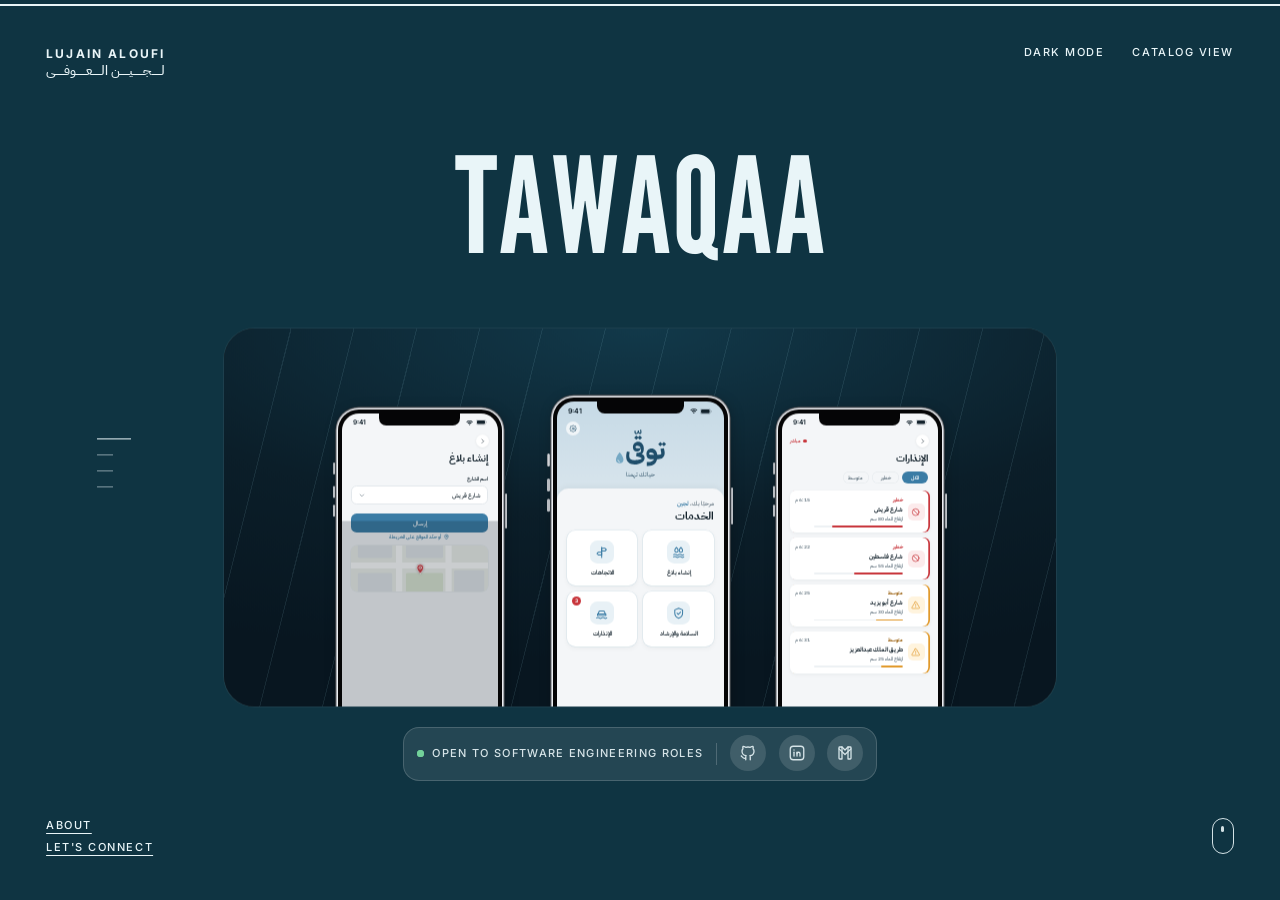
==== commit 91e00c5f: "Rebuild the site with the new Tawaqaa screens" ====
--- a/index.html
+++ b/index.html
@@ -409,136 +409,284 @@
 .sp{flex:1}
 .ic{width:6.4cqw;height:6.4cqw;flex:none}
 
+/* ═════════ TAWAQAA (rebuilt from the graduation report): Arabic, right to left ═════════
+   Every element rests in its final state; keyframes only add the motion. */
+.tq{--tq-ink:#12212B;--tq-blue:#3A7CA5;--tq-sky:#74A8C4;--tq-deep:#1F4E6B;--tq-bg:#F4F6F8;--tq-card:#fff;--tq-line:#E3E8EC;--tq-muted:#5D6F7B;
+  --tq-red:#C8363C;--tq-redbg:#FCEBEC;--tq-amb:#9A5F0C;--tq-amber:#E19A2C;--tq-ambbg:#FFF4DE;--tq-T:9s;--tq-W:10s}
+.tq .scr{font-family:var(--f-ar);background:var(--tq-bg)}
+.tq .scr p{margin:0}
+.tq .scr>.sb{position:relative;z-index:5}
+.tq .scr .t1{font:700 6.4cqw/1.3 var(--f-ar);color:var(--tq-ink)}
+.tq .scr .t2{font:600 3.8cqw/1.35 var(--f-ar);color:var(--tq-ink)}
+.tq .scr .t3{font:500 3.3cqw/1.5 var(--f-ar);color:var(--tq-muted)}
+.tq .ic{width:6cqw;height:6cqw;flex:none}
+.tq .tb{display:flex;align-items:center;justify-content:space-between;height:11cqw;padding:1cqw 5.5cqw 0}
+.tq .tb>.ic{width:4.6cqw;height:4.6cqw;padding:2cqw;box-sizing:content-box;border-radius:50%;background:#fff;box-shadow:0 .4cqw 1.4cqw rgba(18,33,43,.08)}
+.tq .scr>.t1{padding:2cqw 6cqw 0}
+.tq .pill{display:inline-block;padding:.6cqw 2.2cqw;border-radius:2.4cqw;font:700 3cqw/1.4 var(--f-ar)}
+.tq .pill.r{background:var(--tq-redbg);color:var(--tq-red)}
+.tq .btn{height:12cqw;margin:6cqw 6cqw 0;border-radius:3.6cqw;background:var(--tq-blue);color:#fff;display:grid;place-items:center;font:600 4cqw var(--f-ar)}
+
+/* logo: the drop and wordmark from the welcome screen */
+.tq .tqlogo{display:inline-flex;align-items:flex-end;gap:1.2cqw;color:var(--tq-deep)}
+.tq .tqlogo .wm{width:24cqw;height:auto}
+.tq .tqlogo .drop{width:5.6cqw;height:auto;margin-bottom:1.2cqw;color:var(--tq-sky)}
+
 /* home */
-.wx{margin:3cqw 6cqw 0;padding:5cqw;border-radius:5cqw;color:#fff;background:linear-gradient(135deg,#0F7A8C,#0B5868);display:flex;align-items:center;gap:4cqw;overflow:hidden;position:relative}
-.wx b{font:700 11cqw/1 var(--f-body)}
-.wx .t3{color:rgba(255,255,255,.85)}
-.wx::after{content:"";position:absolute;inset:0;background:repeating-linear-gradient(104deg,transparent 0 6cqw,rgba(255,255,255,.18) 6cqw 6.4cqw,transparent 6.4cqw 13cqw);animation:rain 1.4s linear infinite}
-.tiles{display:grid;grid-template-columns:1fr 1fr;gap:3.6cqw;margin:5cqw 6cqw 0}
-.tile{position:relative;overflow:hidden;background:var(--tq-card);border-radius:5cqw;padding:5cqw 4cqw;display:flex;flex-direction:column;gap:3cqw;box-shadow:0 .8cqw 2.4cqw rgba(14,36,48,.08)}
-.tile .bub{width:11cqw;height:11cqw;border-radius:50%;display:grid;place-items:center;background:#E3F4F7;color:var(--tq-teal)}
-.tile.red .bub{background:var(--tq-redbg);color:var(--tq-red)}
-.tile.amb .bub{background:var(--tq-amberbg);color:var(--tq-amber)}
-.tile .bub svg{width:6.2cqw;height:6.2cqw}
-.tile.tap::after{content:"";position:absolute;left:50%;top:50%;width:30cqw;height:30cqw;margin:-15cqw;border-radius:50%;background:rgba(19,135,155,.25);transform:scale(0);opacity:0;animation:tap 6s var(--out) infinite}
-@keyframes tap{0%,62%{transform:scale(0);opacity:0}64%{opacity:1}76%{transform:scale(1.4);opacity:0}100%{opacity:0}}
-.nav{margin-top:auto;height:15cqw;flex:none;background:#fff;border-top:.3cqw solid var(--tq-line);display:flex;justify-content:space-around;align-items:center;color:var(--tq-muted)}
-.nav span{width:5.6cqw;height:5.6cqw;border-radius:1.6cqw;border:.6cqw solid currentColor}
-.nav span.on{color:var(--tq-teal);background:currentColor}
-
-/* report */
-.seg{display:flex;margin:4cqw 6cqw 0;padding:1cqw;border-radius:4cqw;background:#E5EDF1}
-.seg span{flex:1;text-align:center;padding:2.4cqw 0;border-radius:3cqw;font:600 3.7cqw var(--f-body);color:var(--tq-muted)}
-.seg span.on{background:#fff;color:var(--tq-ink);box-shadow:0 .5cqw 1.5cqw rgba(0,0,0,.08)}
-.lbl2{margin:4.5cqw 6cqw 1.6cqw;font:600 3.6cqw var(--f-body);color:var(--tq-muted)}
-.inp{margin:0 6cqw;height:11cqw;border-radius:3.4cqw;background:#fff;border:.45cqw solid var(--tq-teal2);display:flex;align-items:center;padding:0 3.6cqw;gap:2cqw;font:500 4.2cqw var(--f-body);overflow:hidden}
-.typed{display:inline-block;white-space:nowrap;overflow:hidden;max-width:40cqw;animation:type 6s steps(12,end) infinite}
-@keyframes type{0%,6%{max-width:0}30%,100%{max-width:40cqw}}
-.caret{width:.5cqw;height:5cqw;background:var(--tq-teal);animation:blink .9s steps(1) infinite}
-@keyframes blink{50%{opacity:0}}
-.mapbox{position:relative;margin:2.4cqw 6cqw 0;height:42cqw;border-radius:4cqw;overflow:hidden;background:#E6ECEF;
-  background-image:linear-gradient(#fff 0 0),linear-gradient(#fff 0 0),linear-gradient(#fff 0 0),linear-gradient(#fff 0 0);
-  background-size:100% 2.6cqw,100% 2.2cqw,2.6cqw 100%,2.2cqw 100%;background-position:0 32%,0 76%,28% 0,70% 0;background-repeat:no-repeat}
-.mapbox .wat{position:absolute;left:30%;top:22%;width:44%;height:42%;border-radius:50%;background:radial-gradient(closest-side,rgba(43,183,204,.55),rgba(43,183,204,.18) 70%,transparent);animation:pulse 2.4s var(--ease) infinite}
-@keyframes pulse{50%{transform:scale(1.08)}}
-.pin{position:absolute;left:50%;top:22%;width:9cqw;margin-left:-4.5cqw;color:var(--tq-red);animation:drop 6s var(--out) infinite;transform-origin:50% 100%}
-@keyframes drop{0%,30%{transform:translateY(-40cqw);opacity:0}31%{opacity:1}40%{transform:none}43%{transform:scaleY(.86)}46%,100%{transform:none}}
-.btn{margin:auto 6cqw 7cqw;height:12.5cqw;border-radius:4cqw;background:var(--tq-teal);color:#fff;display:grid;place-items:center;font:700 4.4cqw var(--f-body);animation:press 6s var(--ease) infinite}
-@keyframes press{0%,54%,60%,100%{transform:none;filter:none}57%{transform:scale(.95);filter:brightness(.88)}}
-.toast{position:absolute;left:6cqw;right:6cqw;top:13cqw;padding:3.4cqw 4cqw;border-radius:4cqw;background:#E6F5EE;color:var(--tq-green);display:flex;gap:2.4cqw;align-items:center;font:700 3.9cqw var(--f-body);box-shadow:0 2cqw 5cqw rgba(0,0,0,.12);animation:toast 6s var(--out) infinite}
-@keyframes toast{0%,58%{transform:translateY(-30cqw);opacity:0}64%,92%{transform:none;opacity:1}100%{transform:translateY(-30cqw);opacity:0}}
-
-/* alerts */
-.ban{margin:3.6cqw 6cqw 0;padding:4cqw;border-radius:4.4cqw;background:var(--tq-red);color:#fff;display:flex;gap:3cqw;align-items:center;animation:banner 6s var(--ease) infinite}
-.ban .t3{color:rgba(255,255,255,.9)}
-@keyframes banner{0%,8%{opacity:0;transform:translateY(-4cqw)}16%,100%{opacity:1;transform:none}}
-.al{display:flex;flex-direction:column;gap:3cqw;margin:4cqw 6cqw 0}
-.it{background:#fff;border-radius:4cqw;padding:4cqw;display:flex;flex-direction:column;gap:2cqw;box-shadow:0 .8cqw 2.4cqw rgba(14,36,48,.07);animation:itin 6s var(--out) infinite;animation-delay:calc(var(--k) * .25s)}
-@keyframes itin{0%,14%{opacity:0;transform:translateX(-10cqw)}26%,100%{opacity:1;transform:none}}
-.chip{padding:.8cqw 2.6cqw;border-radius:9cqw;font:700 3.2cqw var(--f-body)}
-.chip.r{background:var(--tq-redbg);color:var(--tq-red)}
-.chip.a{background:var(--tq-amberbg);color:var(--tq-amber)}
-.lvl{height:1.6cqw;border-radius:2cqw;background:#E5EDF1;overflow:hidden}
-.lvl span{display:block;height:100%;width:var(--w);border-radius:inherit;background:var(--c);transform-origin:100% 50%;animation:fill 6s var(--ease) infinite;animation-delay:calc(var(--k) * .25s)}
-@keyframes fill{0%,20%{transform:scaleX(0)}40%,100%{transform:none}}
-
-/* map + reroute */
-.mapfull{position:relative;flex:1;margin:2cqw 0 0;overflow:hidden;background:#E8EEF1}
-.mapfull svg{position:absolute;inset:0;width:100%;height:100%}
-.route{stroke-dasharray:1;stroke-dashoffset:0;animation:route 7s var(--ease) infinite}
-@keyframes route{0%,18%{stroke-dashoffset:1}55%,100%{stroke-dashoffset:0}}
-.zone{transform-box:fill-box;transform-origin:center;animation:pulse 2s var(--ease) infinite}
-.sheet{position:absolute;left:4cqw;right:4cqw;bottom:4cqw;padding:4.4cqw;border-radius:5cqw;background:#fff;box-shadow:0 2cqw 6cqw rgba(0,0,0,.18);display:flex;flex-direction:column;gap:2cqw;animation:sheet 7s var(--out) infinite}
-@keyframes sheet{0%,48%{transform:translateY(60cqw)}58%,100%{transform:none}}
-.topcard{position:absolute;left:4cqw;right:4cqw;top:3cqw;padding:3.2cqw 4cqw;border-radius:4cqw;background:#fff;box-shadow:0 1.5cqw 4cqw rgba(0,0,0,.14);display:flex;gap:2.4cqw;align-items:center;font:700 3.8cqw var(--f-body);color:var(--tq-green);animation:toast 7s var(--out) infinite}
-.dot{width:2.6cqw;height:2.6cqw;border-radius:50%;background:currentColor;flex:none}
-
-/* landscape panels */
-.pn{height:82cqh;aspect-ratio:16/10;max-width:90cqw;flex:none;border-radius:2.4cqh;overflow:hidden;box-shadow:0 3cqh 7cqh rgba(0,0,0,.5);container-type:inline-size;position:relative}
-.pn.cam{background:#060D12}
-.pn.cam svg{position:absolute;inset:0;width:100%;height:100%}
-.hud{position:absolute;left:2.4cqw;top:2cqw;display:flex;gap:1.4cqw;align-items:center;font:600 1.5cqw var(--f-body);letter-spacing:.1em;color:#E9F5F8}
-.rec{width:1.2cqw;height:1.2cqw;border-radius:50%;background:#E5484D;animation:blink 1s steps(1) infinite}
-.scan{position:absolute;left:0;right:0;height:18%;background:linear-gradient(transparent,rgba(43,183,204,.16),transparent);animation:scan 3.2s linear infinite}
-@keyframes scan{from{top:-18%}to{top:100%}}
-.bx{stroke-dasharray:1;animation:bx 6s var(--ease) infinite;animation-delay:var(--dl,0s)}
-@keyframes bx{0%,15%{stroke-dashoffset:1}30%,100%{stroke-dashoffset:0}}
-.bl{animation:bl 6s var(--ease) infinite;animation-delay:var(--dl,0s)}
-@keyframes bl{0%,26%{opacity:0}32%,100%{opacity:1}}
-.waves{animation:waves 4s linear infinite}
-@keyframes waves{to{transform:translateX(-200px)}}
-.dets{position:absolute;right:2.4cqw;bottom:2.4cqw;display:flex;flex-direction:column;gap:1cqw}
-.det{display:flex;gap:1cqw;align-items:center;padding:1cqw 1.6cqw;border-radius:1cqw;background:rgba(10,20,26,.82);border:1px solid var(--c);color:#fff;font:600 1.5cqw var(--f-body);animation:bl 6s var(--ease) infinite;animation-delay:var(--dl,0s)}
-.det i{width:1.1cqw;height:1.1cqw;border-radius:50%;background:var(--c)}
-
-/* authority console */
-.pn.web{background:#F4F7F9;display:flex;flex-direction:column;font-family:var(--f-body);color:#0E2430}
-.wb{flex:none;height:4.6cqw;background:#E3E9ED;display:flex;align-items:center;gap:.8cqw;padding:0 1.6cqw}
-.wb i{width:1.1cqw;height:1.1cqw;border-radius:50%;background:#C3CDD3}
-.wb span{margin:0 auto;padding:.5cqw 4cqw;border-radius:1cqw;background:#fff;font:500 1.3cqw var(--f-body);color:#5B7380}
-.wbody{flex:1;display:flex;min-height:0}
-.side{width:19cqw;background:#0B2A35;color:#CFE4EA;padding:2.4cqw 1.8cqw;display:flex;flex-direction:column;gap:1.2cqw;font:500 1.5cqw var(--f-body)}
-.side b{color:#fff;font:700 2cqw var(--f-body);margin-bottom:1.4cqw;display:flex;gap:.8cqw;align-items:center}
-.side span{padding:1cqw 1.2cqw;border-radius:1cqw}
-.side span.on{background:rgba(43,183,204,.22);color:#fff}
-.main{flex:1;padding:2.4cqw 3cqw;display:flex;flex-direction:column;gap:2cqw;min-width:0}
-.main .h4{margin:0;font:700 2.6cqw var(--f-body)}
-.main .sub{font:500 1.35cqw var(--f-body);color:#5B7380;margin-top:-1.4cqw}
-.kpis{display:grid;grid-template-columns:repeat(4,1fr);gap:1.4cqw}
-.kpi{background:#fff;border-radius:1.2cqw;padding:1.4cqw 1.6cqw;display:flex;flex-direction:column;gap:.6cqw;font:500 1.3cqw var(--f-body);color:#5B7380;box-shadow:0 .3cqw 1cqw rgba(14,36,48,.06)}
-.kpi b{font:700 3cqw var(--f-body);color:#0E2430;font-variant-numeric:tabular-nums;position:relative;height:3.4cqw;overflow:hidden;display:block}
-.kpi b span{display:block;line-height:3.4cqw;animation:kroll 7s var(--ease) infinite}
-@keyframes kroll{0%,66%{transform:none}72%,96%{transform:translateY(-3.4cqw)}100%{transform:none}}
-.kpi.red b{color:#C02D33}
-.tbl{background:#fff;border-radius:1.2cqw;overflow:hidden;box-shadow:0 .3cqw 1cqw rgba(14,36,48,.06);font:500 1.4cqw var(--f-body)}
-.tr{display:grid;grid-template-columns:2.4fr 1fr 1.3fr 1.1fr 1.2fr 1fr;align-items:center;gap:1cqw;padding:0 1.6cqw;height:4.4cqw;border-bottom:1px solid #E5EDF1;font-variant-numeric:tabular-nums}
-.tr.h{height:3.6cqw;font:600 1.15cqw var(--f-body);letter-spacing:.06em;text-transform:uppercase;color:#5B7380;background:#F8FAFB}
-.tr .st{justify-self:start;padding:.3cqw 1cqw;border-radius:2cqw;font:700 1.2cqw var(--f-body)}
-.st.h{background:#FDECEC;color:#C02D33}.st.m{background:#FFF3E0;color:#9A5A06}
-.del{justify-self:start;padding:.5cqw 1.2cqw;border-radius:.8cqw;border:1px solid #D7E0E5;font:600 1.2cqw var(--f-body)}
-.tr.gone{animation:gone 7s var(--ease) infinite;overflow:hidden}
-.tr.gone .del{animation:delp 7s var(--ease) infinite}
-@keyframes delp{0%,52%,58%,100%{background:#fff;color:#0E2430}54%,57%{background:#D93A40;color:#fff;border-color:#D93A40}}
-@keyframes gone{0%,60%{height:4.4cqw;opacity:1}68%,94%{height:0;opacity:0;border-bottom-width:0}100%{height:4.4cqw;opacity:1}}
-.wtoast{position:absolute;right:3cqw;bottom:3cqw;display:flex;gap:1cqw;align-items:center;padding:1.4cqw 2cqw;border-radius:1.2cqw;background:#0E2430;color:#fff;font:600 1.5cqw var(--f-body);box-shadow:0 1cqw 3cqw rgba(0,0,0,.3);animation:wtoast 7s var(--out) infinite}
-.wtoast i{width:1.6cqw;height:1.6cqw;border-radius:50%;background:#2E9E6E}
-@keyframes wtoast{0%,64%{transform:translateY(12cqw);opacity:0}70%,92%{transform:none;opacity:1}100%{transform:translateY(12cqw);opacity:0}}
-
-/* water-level sensor */
-.sensor{height:72cqh;aspect-ratio:3/4.2;flex:none;border-radius:3cqh;background:#fff;color:#0E2430;padding:4cqh 3.4cqh;display:flex;flex-direction:column;gap:2cqh;box-shadow:0 3cqh 7cqh rgba(0,0,0,.45);container-type:inline-size}
-.sensor .t3{font:600 5cqw var(--f-body);letter-spacing:.08em;text-transform:uppercase;color:#5B7380}
-.sensor .h5{margin:0;font:700 7.5cqw var(--f-body)}
-.gauge{flex:1;display:flex;gap:7cqw;align-items:stretch}
-.tube{position:relative;width:20cqw;border-radius:6cqw;background:#E5EDF1;overflow:hidden}
-.tube span{position:absolute;left:0;right:0;bottom:0;height:42%;background:linear-gradient(#2BB7CC,#13879B);animation:rise 6s var(--ease) infinite}
-@keyframes rise{0%,10%{height:4%}55%,100%{height:42%}}
-.read{display:flex;flex-direction:column;justify-content:center;gap:1cqw}
-.read b{font:700 30cqw/1 var(--f-body);font-variant-numeric:tabular-nums;counter-reset:lvl var(--lvl);--lvl:42;animation:count 6s var(--ease) infinite}
-.read b::after{content:counter(lvl)}
-@property --lvl{syntax:"<integer>";inherits:true;initial-value:42}
-@keyframes count{0%,10%{--lvl:2}55%,100%{--lvl:42}}
-.read .t3{font:600 5.2cqw var(--f-body);text-transform:none;letter-spacing:0}
-.ok{display:flex;gap:2cqw;align-items:center;font:600 4.8cqw var(--f-body);color:#16784C}
+.tq .scr:has(.hero){background:linear-gradient(180deg,#C6DAE6 0,#DCE7EE 30%,var(--tq-bg) 48%)}
+.tq .hero{position:relative;flex:none;display:flex;flex-direction:column;align-items:center;gap:1.6cqw;padding:5cqw 0 9cqw}
+.tq .hero .gear{position:absolute;top:0;left:5.5cqw;width:4.6cqw;height:4.6cqw;padding:2cqw;box-sizing:content-box;border-radius:50%;background:rgba(255,255,255,.7);color:var(--tq-deep)}
+.tq .tag{font:500 3.6cqw var(--f-ar);color:#47677B}
+.tq .sheet0{flex:1;margin-top:-3cqw;padding:6cqw 6cqw 0;border-radius:7cqw 7cqw 0 0;background:var(--tq-bg);box-shadow:0 -1cqw 4cqw rgba(18,33,43,.05)}
+.tq .hi{font:500 3.7cqw var(--f-ar);color:var(--tq-muted)}
+.tq .hi span{color:var(--tq-blue);font-weight:600}
+.tq .sheet0 .t1{margin:1cqw 0 4cqw}
+.tq .tiles{display:grid;grid-template-columns:1fr 1fr;gap:3.6cqw}
+.tq .tile{position:relative;overflow:hidden;display:flex;flex-direction:column;align-items:center;gap:3cqw;padding:6cqw 3cqw 5cqw;border-radius:5cqw;background:#fff;text-align:center;
+  box-shadow:0 0 0 .3cqw rgba(116,168,196,.2),0 1cqw 3cqw rgba(18,33,43,.05)}
+.tq .tile .bub{width:14cqw;height:14cqw;border-radius:4.4cqw;display:grid;place-items:center;background:#E8F1F6;color:var(--tq-blue)}
+.tq .tile .bub .ic{width:8cqw;height:8cqw}
+.tq .tile .t2{font-size:3.6cqw}
+.tq .tile em{position:absolute;top:3cqw;left:3cqw;min-width:5.4cqw;height:5.4cqw;padding:0 1cqw;box-sizing:border-box;border-radius:3cqw;background:var(--tq-red);color:#fff;font:700 3cqw/5.4cqw var(--f-body);font-style:normal;text-align:center;animation:tq-badge var(--tq-T) var(--out) infinite}
+@keyframes tq-badge{0%,70%,80%,100%{transform:none}74%{transform:scale(1.25)}}
+.tq .tile.tap{animation:tq-press var(--tq-T) infinite}
+@keyframes tq-press{0%,58%,68%,100%{transform:none}62%{transform:scale(.96)}}
+.tq .tile.tap::after{content:"";position:absolute;left:50%;top:50%;width:40cqw;height:40cqw;margin:-20cqw;border-radius:50%;background:rgba(58,124,165,.16);opacity:0;animation:tq-ripple var(--tq-T) var(--out) infinite}
+@keyframes tq-ripple{0%,58%{transform:scale(.2);opacity:0}61%{opacity:1}76%,100%{transform:scale(1.2);opacity:0}}
+
+/* report: street picked from the list, sent, confirmed */
+.tq .lab{display:block;margin:6cqw 6cqw 2cqw;font:600 3.5cqw var(--f-ar);color:var(--tq-ink)}
+.tq .sel{position:relative;z-index:3;height:12cqw;margin:0 6cqw;padding:0 4cqw;border-radius:3.6cqw;background:#fff;border:.35cqw solid var(--tq-line);display:flex;align-items:center;font:500 3.8cqw var(--f-ar);animation:tq-selb var(--tq-T) infinite}
+@keyframes tq-selb{0%,8%,34%,100%{border-color:var(--tq-line);box-shadow:none}10%,30%{border-color:var(--tq-blue);box-shadow:0 0 0 1cqw rgba(58,124,165,.14)}}
+.tq .sel>.ic{width:5cqw;height:5cqw;margin-inline-start:auto;color:var(--tq-muted)}
+.tq .sel .ph{color:#8796A0;opacity:0;animation:tq-ph var(--tq-T) infinite}
+.tq .sel .val{position:absolute;inset-inline-start:4cqw;color:var(--tq-ink);animation:tq-val var(--tq-T) infinite}
+@keyframes tq-ph{0%,27%{opacity:1}29%,92%{opacity:0}96%,100%{opacity:1}}
+@keyframes tq-val{0%,27%{opacity:0}30%,92%{opacity:1}96%,100%{opacity:0}}
+.tq .dd{position:absolute;top:calc(100% + 1.6cqw);left:-.35cqw;right:-.35cqw;border-radius:3.6cqw;background:#fff;overflow:hidden;transform-origin:50% 0;
+  box-shadow:0 0 0 .3cqw var(--tq-line),0 2cqw 6cqw rgba(18,33,43,.14);opacity:0;animation:tq-dd var(--tq-T) cubic-bezier(.23,1,.32,1) infinite}
+@keyframes tq-dd{0%,10%{opacity:0;transform:translateY(-2cqw) scale(.97)}13%,25%{opacity:1;transform:none}29%,100%{opacity:0;transform:translateY(-1cqw) scale(.98)}}
+.tq .dd span{display:block;padding:3.2cqw 4cqw;border-bottom:.25cqw solid var(--tq-line);font:500 3.7cqw var(--f-ar);color:var(--tq-ink)}
+.tq .dd span:last-child{border:0}
+.tq .dd .pick{animation:tq-pick var(--tq-T) infinite}
+@keyframes tq-pick{0%,17%,30%,100%{background:#fff;color:var(--tq-ink)}20%,27%{background:#E8F1F6;color:var(--tq-blue)}}
+.tq .btn.go{animation:tq-go var(--tq-T) infinite}
+@keyframes tq-go{0%,34%,41%,100%{transform:none;filter:none}37%{transform:scale(.97);filter:brightness(.9)}}
+.tq .alt{display:flex;align-items:center;justify-content:center;gap:1.4cqw;margin:4.4cqw 6cqw 0;font:500 3.4cqw var(--f-ar);color:var(--tq-blue)}
+.tq .alt .ic{width:4.4cqw;height:4.4cqw}
+.tq .done{position:absolute;z-index:4;left:0;right:0;bottom:0;height:60%;display:flex;flex-direction:column;align-items:center;gap:1.6cqw;padding:9cqw 6cqw 0;border-radius:7cqw 7cqw 0 0;background:#fff;
+  box-shadow:0 0 0 100cqh rgba(15,28,36,.22),0 -2cqw 8cqw rgba(18,33,43,.14);transform:translateY(130%);animation:tq-done var(--tq-T) cubic-bezier(.23,1,.32,1) infinite}
+@keyframes tq-done{0%,40%{transform:translateY(130%);box-shadow:0 0 0 100cqh rgba(15,28,36,0)}47%,86%{transform:none;box-shadow:0 0 0 100cqh rgba(15,28,36,.22)}93%,100%{transform:translateY(130%);box-shadow:0 0 0 100cqh rgba(15,28,36,0)}}
+.tq .done .badge{width:22cqw;height:22cqw;margin-bottom:2cqw;padding:3cqw;border-radius:6cqw;background:#E3F1FB;color:#2E9BE0;animation:tq-pop var(--tq-T) cubic-bezier(.34,1.56,.64,1) infinite}
+@keyframes tq-pop{0%,43%{transform:scale(.6);opacity:0}51%,100%{transform:none;opacity:1}}
+.tq .done .btn{align-self:stretch;margin:5cqw 0 0}
+
+/* alerts: filter, danger level, water height */
+.tq .live{display:inline-flex;align-items:center;gap:1.4cqw;font:600 3.2cqw var(--f-ar);color:var(--tq-red)}
+.tq .live i{width:2cqw;height:2cqw;border-radius:50%;background:currentColor;animation:tq-blink 1.6s ease-in-out infinite}
+@keyframes tq-blink{50%{opacity:.25}}
+.tq .chips{position:relative;display:flex;gap:2cqw;margin:4cqw 6cqw 0}
+.tq .chips span{position:relative;z-index:1;width:17cqw;height:8cqw;display:grid;place-items:center;border-radius:4cqw;font:600 3.3cqw var(--f-ar);color:var(--tq-muted);box-shadow:inset 0 0 0 .3cqw var(--tq-line)}
+.tq .chips .ind{position:absolute;z-index:0;right:0;top:0;background:var(--tq-blue);box-shadow:none;animation:tq-ind var(--tq-T) cubic-bezier(.77,0,.175,1) infinite}
+@keyframes tq-ind{0%,38%,76%,100%{transform:none}42%,72%{transform:translateX(-19cqw)}}
+.tq .chips .c0{color:#fff;box-shadow:none;animation:tq-c0 var(--tq-T) infinite}
+.tq .chips .c1{animation:tq-c1 var(--tq-T) infinite}
+@keyframes tq-c0{0%,38%,76%,100%{color:#fff;box-shadow:none}42%,72%{color:var(--tq-muted);box-shadow:inset 0 0 0 .3cqw var(--tq-line)}}
+@keyframes tq-c1{0%,38%,76%,100%{color:var(--tq-muted);box-shadow:inset 0 0 0 .3cqw var(--tq-line)}42%,72%{color:#fff;box-shadow:none}}
+.tq .als{display:flex;flex-direction:column;gap:3cqw;margin:4.4cqw 5cqw 0}
+.tq .al{--c:var(--tq-red);--cb:var(--tq-redbg);display:flex;align-items:center;gap:3cqw;padding:3.6cqw 3.4cqw;border-radius:4cqw;background:#fff;
+  box-shadow:inset -1.1cqw 0 0 var(--c),0 .8cqw 2.4cqw rgba(18,33,43,.05);animation:tq-alin var(--tq-T) cubic-bezier(.23,1,.32,1) infinite}
+.tq .al.a{--c:var(--tq-amber);--cb:var(--tq-ambbg);animation-name:tq-ala}
+.tq .al:nth-child(2){animation-delay:.08s}.tq .al:nth-child(3){animation-delay:.16s}
+@keyframes tq-alin{0%{opacity:0;transform:translateY(3cqw)}7%,100%{opacity:1;transform:none}}
+@keyframes tq-ala{0%{opacity:0;transform:translateY(3cqw)}7%,40%{opacity:1;transform:none}44%,72%{opacity:0;transform:scale(.96)}77%,100%{opacity:1;transform:none}}
+.tq .sq{width:11cqw;height:11cqw;flex:none;border-radius:3.2cqw;display:grid;place-items:center;background:var(--cb);color:var(--c)}
+.tq .al-b{flex:1;min-width:0;display:flex;flex-direction:column;gap:.6cqw}
+.tq .al-b .lv{font:700 3cqw var(--f-ar);color:var(--tq-red)}
+.tq .al.a .lv{color:var(--tq-amb)}
+.tq .al-b b{font:700 3.9cqw var(--f-ar);color:var(--tq-ink)}
+.tq .mt{height:1.2cqw;margin-top:1cqw;border-radius:1cqw;background:#EDF1F4;overflow:hidden}
+.tq .mt i{display:block;width:var(--h);height:100%;border-radius:inherit;background:var(--c);transform-origin:100% 50%;animation:tq-mt var(--tq-T) cubic-bezier(.23,1,.32,1) infinite}
+@keyframes tq-mt{0%,5%{transform:scaleX(0)}18%,100%{transform:none}}
+.tq .al time{align-self:flex-start;font:500 3cqw var(--f-ar);color:var(--tq-muted);white-space:nowrap}
+
+/* map and directions */
+.tq .mapfull{position:absolute;inset:0}
+.tq .mapfull>svg{position:absolute;inset:0;width:100%;height:100%}
+.tq .mapfull .route{stroke-dasharray:1;stroke-dashoffset:0;animation:tq-route var(--tq-T) ease-in-out infinite}
+@keyframes tq-route{0%,8%{stroke-dashoffset:1}22%,100%{stroke-dashoffset:0}}
+.tq .mapfull .zone{transform-box:fill-box;transform-origin:50% 50%;animation:tq-zone 2.6s ease-out infinite}
+.tq .mapfull .z2{animation-delay:-1.3s}
+@keyframes tq-zone{0%{transform:scale(.9);opacity:1}100%{transform:scale(1.3);opacity:.15}}
+.tq .mpin{position:absolute;left:var(--x);top:var(--y);width:8cqw;height:8cqw;margin:-7.6cqw 0 0 -4cqw;animation:tq-drop var(--tq-T) cubic-bezier(.34,1.56,.64,1) infinite}
+.tq .mpin.a{animation-delay:.12s}
+.tq .mpin .ic{width:100%;height:100%;fill:var(--c);stroke:#fff;stroke-width:1.3;filter:drop-shadow(0 .6cqw .8cqw rgba(0,0,0,.25))}
+.tq .mpin.r{--c:#D23F45}.tq .mpin.a{--c:#E19A2C}
+@keyframes tq-drop{0%,3%{transform:translateY(-5cqw);opacity:0}9%,100%{transform:none;opacity:1}}
+.tq .mtop{position:absolute;top:13.5cqw;left:5cqw;right:5cqw;height:11cqw;display:flex;align-items:center;gap:2.4cqw;padding:0 3cqw;border-radius:5.5cqw;background:#fff;box-shadow:0 1cqw 3cqw rgba(18,33,43,.12);font:600 3.8cqw var(--f-ar);color:var(--tq-ink)}
+.tq .mtop .ic{width:4.6cqw;height:4.6cqw}
+.tq .msheet{position:absolute;left:4cqw;right:4cqw;bottom:5cqw;display:flex;flex-direction:column;gap:1.4cqw;padding:4.6cqw;border-radius:5cqw;background:#fff;box-shadow:0 2cqw 6cqw rgba(18,33,43,.16);animation:tq-sheet var(--tq-T) cubic-bezier(.23,1,.32,1) infinite}
+@keyframes tq-sheet{0%,10%{transform:translateY(130%)}18%,100%{transform:none}}
+.tq .msheet .row{display:flex;align-items:center;gap:2.4cqw}
+.tq .msheet b{font:700 4.4cqw var(--f-ar);color:var(--tq-ink)}
+.tq .msheet .btn{height:11cqw;margin:2.6cqw 0 0}
+
+/* safety tips: one card at a time */
+.tq .car{margin-top:5cqw;overflow:hidden;animation:tq-carf calc(var(--tq-T) * 1.5) linear infinite}
+@keyframes tq-carf{0%{opacity:0}3%,96%{opacity:1}100%{opacity:0}}
+.tq .trk{display:flex;animation:tq-trk calc(var(--tq-T) * 1.5) cubic-bezier(.77,0,.175,1) infinite}
+@keyframes tq-trk{0%,28%{transform:none}33%,61%{transform:translateX(100%)}66%,100%{transform:translateX(200%)}}
+.tq .sl{flex:0 0 100%;box-sizing:border-box;display:flex;flex-direction:column;align-items:center;gap:6cqw;padding:0 9cqw;text-align:center}
+.tq .illo{width:64cqw;height:64cqw}
+.tq .sl p{font:500 3.8cqw/1.65 var(--f-ar);color:var(--tq-ink);text-wrap:balance}
+.tq .dots{display:flex;justify-content:center;gap:.6cqw;margin-top:7cqw}
+.tq .dots i{width:5cqw;height:2cqw;border-radius:1cqw;background:#C6D9E5;transform:scaleX(.4);animation:tq-dot calc(var(--tq-T) * 1.5) cubic-bezier(.77,0,.175,1) infinite}
+.tq .dots i:nth-child(2){animation-delay:calc(var(--tq-T) * .5)}.tq .dots i:nth-child(3){animation-delay:var(--tq-T)}
+@keyframes tq-dot{0%,30%{transform:none;background:var(--tq-blue)}35%,100%{transform:scaleX(.4);background:#C6D9E5}}
+.tq .pager{margin-top:auto;display:flex;justify-content:space-between;padding:0 7cqw 9cqw;font:600 3.6cqw var(--f-ar);color:var(--tq-muted)}
+.tq .pager span:last-child{color:var(--tq-blue)}
+
+/* water level at the hotspot */
+@property --tqn{syntax:"<integer>";inherits:false;initial-value:0}
+.tq .sensor{flex:none;align-self:center;width:min(40cqw,54cqh);padding:4.4cqh;box-sizing:border-box;border-radius:3.6cqh;background:#fff;color:var(--tq-ink);font-family:var(--f-ar);container-type:inline-size;
+  box-shadow:0 0 0 1px rgba(255,255,255,.08),0 3cqh 8cqh rgba(0,0,0,.35)}
+.tq .sensor p{margin:0}
+.tq .sensor .t3{font:500 5cqw var(--f-ar);color:var(--tq-muted)}
+.tq .sensor .h5{font:700 9cqw/1.25 var(--f-ar);margin:.6cqw 0 7cqw}
+.tq .gauge{display:flex;align-items:stretch;gap:4cqw;height:74cqw}
+.tq .tube{position:relative;width:20cqw;flex:none;border-radius:10cqw;background:#EEF3F6;overflow:hidden;box-shadow:inset 0 0 0 .6cqw #E0E8ED}
+.tq .wfill{position:absolute;left:0;right:0;bottom:0;height:80%;background:linear-gradient(#5D9FC5,#2D6B90);animation:tq-fill var(--tq-T) cubic-bezier(.23,1,.32,1) infinite}
+@keyframes tq-fill{0%,4%{transform:translateY(100%)}40%,100%{transform:none}}
+.tq .wfill svg{position:absolute;left:0;bottom:calc(100% - 1px);width:200%;height:4cqw;fill:#5D9FC5;animation:tq-wv 2.4s linear infinite}
+@keyframes tq-wv{to{transform:translateX(-25%)}}
+.tq .scale{position:relative;width:7cqw;flex:none}
+.tq .scale span{position:absolute;bottom:var(--y);inset-inline-start:0;transform:translateY(50%);display:flex;align-items:center;gap:1cqw}
+.tq .scale span::before{content:"";width:2.4cqw;height:.4cqw;background:#C9D4DB}
+.tq .scale b{font:500 3.6cqw var(--f-body);color:var(--tq-muted)}
+.tq .read{flex:1;display:flex;flex-direction:column;justify-content:flex-end;align-items:flex-start;gap:1.4cqw;padding-bottom:1cqw}
+.tq .read b{--tqn:80;counter-reset:tqn var(--tqn);font:700 25cqw/.9 var(--f-body);letter-spacing:-.04em;color:var(--tq-ink);animation:tq-n var(--tq-T) cubic-bezier(.23,1,.32,1) infinite}
+.tq .read b::after{content:counter(tqn)}
+@keyframes tq-n{0%,4%{--tqn:0}40%,100%{--tqn:80}}
+.tq .read>span:not(.pill){font:500 5cqw var(--f-ar);color:var(--tq-muted)}
+.tq .read .pill{font-size:4.4cqw;padding:1cqw 3.2cqw;border-radius:3cqw;animation:tq-pill var(--tq-T) cubic-bezier(.34,1.56,.64,1) infinite}
+@keyframes tq-pill{0%,30%{opacity:0;transform:scale(.85)}36%,100%{opacity:1;transform:none}}
+.tq .sensor .ok{display:flex;align-items:center;gap:2cqw;margin-top:7cqw;font:600 4.6cqw var(--f-ar);color:#1C7148}
+.tq .sensor .ok i{width:2.6cqw;height:2.6cqw;border-radius:50%;background:currentColor;animation:tq-blink 1.6s ease-in-out infinite}
+
+/* laptop panels */
+.tq .pn{position:relative;height:82cqh;aspect-ratio:16/10;max-width:90cqw;flex:none;overflow:hidden;border-radius:2.4cqh;container-type:inline-size}
+
+/* YOLOv10 webcam test: cv2 window and the unittest output */
+.tq .pn.det{background:radial-gradient(120% 90% at 18% 0%,#25384A,#111820 70%);font-family:"Segoe UI",var(--f-body)}
+.tq .cvw{position:absolute;left:3cqw;top:4.4cqw;width:57cqw;border-radius:.9cqw;overflow:hidden;background:#fff;box-shadow:0 0 0 .1cqw rgba(255,255,255,.1),0 2cqw 5cqw rgba(0,0,0,.5)}
+.tq .cvt{height:3.4cqw;display:flex;align-items:center;gap:1cqw;padding-left:1.4cqw;background:#F3F3F3;color:#1B1B1B;font:400 1.35cqw "Segoe UI",var(--f-body)}
+.tq .cvt svg{width:1.6cqw;height:1.6cqw}
+.tq .cvt span{flex:1}
+.tq .cvt i{width:4.4cqw;text-align:center;font-style:normal;font-size:1.2cqw;color:#3A3A3A}
+.tq .cvf{position:relative;aspect-ratio:4/3;background:#2A2C2B}
+.tq .cvf>svg{position:absolute;inset:0;width:100%;height:100%}
+.tq .cvf .cvwave{animation:tq-cvw 6s linear infinite}
+@keyframes tq-cvw{to{transform:translateX(-120px)}}
+.tq .cvf .cvrain{animation:tq-cvr .45s linear infinite}
+@keyframes tq-cvr{to{transform:translate(-14px,60px)}}
+.tq .cvf .bx{animation:tq-b1 var(--tq-W) steps(1,end) infinite,tq-jit .8s steps(1,end) infinite}
+.tq .cvf .b2{animation-name:tq-b2,tq-jit;animation-duration:var(--tq-W),.7s}
+@keyframes tq-b1{0%,9%{opacity:0}10%,93%{opacity:1}96%,100%{opacity:0}}
+@keyframes tq-b2{0%,33%{opacity:0}34%,93%{opacity:1}96%,100%{opacity:0}}
+@keyframes tq-jit{0%{transform:none}25%{transform:translate(2px,-1px)}50%{transform:translate(-1px,1px)}75%{transform:translate(1px,2px)}}
+.tq .term{position:absolute;right:2.4cqw;top:4.4cqw;bottom:4.4cqw;width:34.5cqw;overflow:hidden;border-radius:.9cqw;background:#181818;color:#CCCCCC;box-shadow:0 0 0 .1cqw rgba(255,255,255,.08),0 2cqw 5cqw rgba(0,0,0,.45);
+  font:400 1.2cqw/1.55 "Cascadia Mono",Consolas,"SF Mono",Menlo,monospace}
+.tq .tt{display:flex;gap:2.2cqw;padding:1.2cqw 1.6cqw 0;border-bottom:.1cqw solid #2B2B2B;font:500 1cqw "Segoe UI",var(--f-body);letter-spacing:.05em;color:#8B8B8B}
+.tq .tt span{padding-bottom:.9cqw}
+.tq .tt .on{color:#E7E7E7;box-shadow:inset 0 -.18cqw 0 #E7E7E7}
+.tq .tl{padding:1.4cqw 1.6cqw}
+.tq .tl p{margin:0 0 .5cqw;white-space:pre-wrap;overflow-wrap:anywhere;animation:tq-l0 var(--tq-W) steps(1,end) infinite}
+.tq .tl .p{color:#E5E5E5}.tq .tl .m{color:#8A8A8A}.tq .tl .g{color:#4EC9B0}
+.tq .tl .cur{width:.7cqw;height:1.4cqw;background:#CCCCCC;animation:tq-blink 1s steps(1,end) infinite}
+@keyframes tq-l0{0%,3%{opacity:0}4%,93%{opacity:1}96%,100%{opacity:0}}
+.tq .tl p:nth-child(1){animation-name:tq-l0}
+@keyframes tq-l1{0%,12%{opacity:0}13%,93%{opacity:1}96%,100%{opacity:0}}
+.tq .tl p:nth-child(2){animation-name:tq-l1}
+@keyframes tq-l2{0%,16%{opacity:0}17%,93%{opacity:1}96%,100%{opacity:0}}
+.tq .tl p:nth-child(3){animation-name:tq-l2}
+@keyframes tq-l3{0%,22%{opacity:0}23%,93%{opacity:1}96%,100%{opacity:0}}
+.tq .tl p:nth-child(4){animation-name:tq-l3}
+@keyframes tq-l4{0%,36%{opacity:0}37%,93%{opacity:1}96%,100%{opacity:0}}
+.tq .tl p:nth-child(5){animation-name:tq-l4}
+@keyframes tq-l5{0%,40%{opacity:0}41%,93%{opacity:1}96%,100%{opacity:0}}
+.tq .tl p:nth-child(6){animation-name:tq-l5}
+@keyframes tq-l6{0%,46%{opacity:0}47%,93%{opacity:1}96%,100%{opacity:0}}
+.tq .tl p:nth-child(7){animation-name:tq-l6}
+@keyframes tq-l7{0%,56%{opacity:0}57%,93%{opacity:1}96%,100%{opacity:0}}
+.tq .tl p:nth-child(8){animation-name:tq-l7}
+@keyframes tq-l8{0%,60%{opacity:0}61%,93%{opacity:1}96%,100%{opacity:0}}
+.tq .tl p:nth-child(9){animation-name:tq-l8}
+@keyframes tq-l9{0%,64%{opacity:0}65%,93%{opacity:1}96%,100%{opacity:0}}
+.tq .tl p:nth-child(10){animation-name:tq-l9}
+
+/* the authorities' page: one table, tinted by risk, and the delete flow */
+.tq .pn.web{display:flex;flex-direction:column;background:#E9ECEF;color:var(--tq-ink);font-family:var(--f-ar)}
+.tq .wb{flex:none;height:3.6cqw;display:flex;align-items:center;gap:.7cqw;padding:0 1.6cqw;background:#DCE1E5}
+.tq .wb i{width:1cqw;height:1cqw;border-radius:50%;background:#B6BEC5}
+.tq .wb .url{margin-inline-end:auto;margin-inline-start:auto;padding:.35cqw 6cqw;border-radius:1cqw;background:#fff;font:500 1.15cqw var(--f-ar);color:#55636D}
+.tq .wbody{position:relative;flex:1;padding:2.2cqw 4cqw;background:linear-gradient(180deg,#C6D9E5 0,#E2EAF0 38%,#F2F5F7)}
+.tq .whead{display:flex;padding-bottom:2cqw}
+.tq .tqlogo.lg .wm{width:8cqw}.tq .tqlogo.lg .drop{width:1.9cqw;margin-bottom:.4cqw}
+.tq .wcard{padding:2.4cqw;border-radius:1.4cqw;background:#fff;box-shadow:0 .6cqw 2cqw rgba(18,33,43,.08)}
+.tq .wlink{margin:0 0 2cqw;font:500 1.5cqw var(--f-ar)}
+.tq .wlink span{color:var(--tq-blue);font-weight:600}
+.tq .tbl .tr{display:grid;grid-template-columns:2.6cqw 1.2fr 1.7fr 1fr 1fr 1fr 1fr;align-items:center;gap:1cqw;padding:1.3cqw 1.2cqw;border-bottom:.12cqw solid var(--tq-line);font:500 1.4cqw var(--f-ar)}
+.tq .tbl .tr.hd{border:0;border-radius:.8cqw;background:#F0F3F5;color:var(--tq-muted);font-weight:600;font-size:1.25cqw}
+.tq .tbl .tr.h{background:#FDF3F3}.tq .tbl .tr.m{background:#FFF9EC}
+.tq .tbl b{font-weight:600}
+.tq .tr .st{justify-self:start;padding:.25cqw 1cqw;border-radius:1cqw;font-weight:700;font-size:1.2cqw}
+.tq .tr.h .st{background:var(--tq-redbg);color:var(--tq-red)}.tq .tr.m .st{background:#FDEBC8;color:var(--tq-amb)}
+.tq .cb{width:1.6cqw;height:1.6cqw;border-radius:.4cqw;background:#fff;box-shadow:inset 0 0 0 .15cqw #A3B0BA}
+.tq .tr.gone{animation:tq-gone var(--tq-W) cubic-bezier(.23,1,.32,1) infinite}
+.tq .tr.gone .cb{animation:tq-cb var(--tq-W) steps(1,end) infinite}
+@keyframes tq-cb{0%,13%,93%,100%{background:#fff;box-shadow:inset 0 0 0 .15cqw #A3B0BA}14%,92%{box-shadow:none;background:var(--tq-blue) url("data:image/svg+xml,%3Csvg xmlns='http://www.w3.org/2000/svg' viewBox='0 0 16 16'%3E%3Cpath d='M4 8.5l2.5 2.5L12 5.5' fill='none' stroke='%23fff' stroke-width='2' stroke-linecap='round' stroke-linejoin='round'/%3E%3C/svg%3E") center/100% no-repeat}}
+@keyframes tq-gone{0%,45%{opacity:1;transform:none}51%,88%{opacity:0;transform:translateX(-2cqw)}94%,100%{opacity:1;transform:none}}
+.tq .modal{position:absolute;z-index:3;left:50%;top:40%;width:30cqw;margin-left:-15cqw;padding:2.4cqw 2.4cqw 1.4cqw;border-radius:1.6cqw;background:#fff;text-align:center;font:600 1.6cqw var(--f-ar);
+  box-shadow:0 0 0 100cqw rgba(15,28,36,.24),0 2cqw 6cqw rgba(18,33,43,.25);opacity:0;animation:tq-modal var(--tq-W) cubic-bezier(.23,1,.32,1) infinite}
+@keyframes tq-modal{0%,19%{opacity:0;transform:scale(.96)}23%,41%{opacity:1;transform:none}45%,100%{opacity:0;transform:scale(.98)}}
+.tq .modal svg{display:block;width:5cqw;margin:0 auto 1.2cqw}
+.tq .modal p{margin:0 0 2cqw}
+.tq .mbar{display:flex;justify-content:space-between;padding-top:1.2cqw;border-top:.12cqw solid var(--tq-line);font-size:1.5cqw;color:var(--tq-muted)}
+.tq .mbar .yes{display:inline-block;color:var(--tq-blue);animation:tq-yes var(--tq-W) infinite}
+@keyframes tq-yes{0%,36%,42%,100%{transform:none}39%{transform:scale(.92)}}
+.tq .wtoast{position:absolute;z-index:3;left:50%;top:38%;width:28cqw;margin-left:-14cqw;padding:2.4cqw;border-radius:1.4cqw;background:#4F8DB2;color:#fff;display:flex;flex-direction:column;align-items:center;gap:1.2cqw;font:600 1.6cqw var(--f-ar);
+  box-shadow:0 2cqw 6cqw rgba(18,33,43,.25);opacity:0;animation:tq-toast var(--tq-W) cubic-bezier(.23,1,.32,1) infinite}
+.tq .wtoast .badge{width:4.6cqw;height:4.6cqw;padding:.7cqw;border-radius:1.2cqw;background:#fff;color:#2E9BE0}
+@keyframes tq-toast{0%,48%{opacity:0;transform:translateY(1.5cqw) scale(.97)}53%,80%{opacity:1;transform:none}85%,100%{opacity:0;transform:translateY(-1cqw)}}
+
+.tq .mini{position:relative;height:30cqw;margin:3cqw 6cqw 0;border-radius:4cqw;overflow:hidden;box-shadow:0 0 0 .3cqw var(--tq-line)}
+.tq .mini>svg{position:absolute;inset:0;width:100%;height:100%}
+.tq .mini .mpin{--x:50%;--y:52%}
+.tq .scr:has(.car){justify-content:flex-start}
+.tq .car{margin-top:8cqw}
+.tq .illo{width:70cqw;height:70cqw}
+
+/* rain that lands: drops fall, hit the floor of the stage and splash (after Aceternity's beams with collision) */
+.tq>.tq-rain{position:absolute;inset:0;z-index:0;pointer-events:none;overflow:hidden}
+.tq-rain span{position:absolute;left:var(--x);top:0;bottom:0;width:0}
+.tq-rain i{position:absolute;left:-1px;top:0;width:2px;height:16cqh;border-radius:2px;background:linear-gradient(transparent,rgba(160,222,240,.75));opacity:0;
+  animation:tq-fall var(--d) cubic-bezier(.55,0,.9,.6) var(--w) infinite}
+@keyframes tq-fall{0%{transform:translateY(-20cqh);opacity:0}6%{opacity:1}62%{transform:translateY(84cqh);opacity:1}64%,100%{transform:translateY(84cqh);opacity:0}}
+.tq-rain b{position:absolute;left:-7cqh;bottom:0;width:14cqh;height:3cqh;border-radius:50%;box-shadow:0 0 0 1px rgba(160,222,240,.55),0 0 2cqh rgba(120,200,230,.35);opacity:0;
+  animation:tq-ring var(--d) cubic-bezier(.23,1,.32,1) var(--w) infinite}
+@keyframes tq-ring{0%,62%{transform:scale(.15);opacity:0}64%{opacity:1}86%,100%{transform:scale(1);opacity:0}}
+.tq-rain em{position:absolute;left:-1.5px;bottom:1cqh;width:3px;height:3px;border-radius:50%;background:#BDE8F5;opacity:0;animation:tq-spl var(--d) cubic-bezier(.23,1,.32,1) var(--w) infinite}
+.tq-rain em:nth-of-type(1){--sx:-4cqh;--sy:-5cqh}.tq-rain em:nth-of-type(2){--sx:.5cqh;--sy:-7cqh}.tq-rain em:nth-of-type(3){--sx:4.5cqh;--sy:-4.5cqh}
+@keyframes tq-spl{0%,62%{transform:none;opacity:0}64%{opacity:1}82%,100%{transform:translate(var(--sx),var(--sy));opacity:0}}
+
+/* a light that runs round the water-level card (after Aceternity's glowing effect) */
+@property --tqa{syntax:"<angle>";inherits:false;initial-value:0deg}
+.tq .sensor{position:relative;isolation:isolate}
+.tq .sensor .glow{position:absolute;inset:-2px;z-index:-1;border-radius:inherit;padding:2px;pointer-events:none;
+  background:conic-gradient(from var(--tqa),transparent 0 62%,rgba(116,168,196,.0) 64%,#7CC6E6 78%,#E6F7FF 82%,#7CC6E6 86%,transparent 92%);
+  -webkit-mask:linear-gradient(#000 0 0) content-box,linear-gradient(#000 0 0);-webkit-mask-composite:xor;mask:linear-gradient(#000 0 0) content-box exclude,linear-gradient(#000 0 0);
+  animation:tq-spin 5s linear infinite}
+@keyframes tq-spin{to{--tqa:360deg}}
 
 /* home card: bigger phones that run off the bottom edge */
 .card .tq{align-items:flex-start;padding-top:9cqh;gap:4cqw}
@@ -561,6 +709,24 @@
 .mk{position:absolute;inset:0;container-type:size;display:flex;align-items:center;justify-content:center;overflow:hidden;
   background:radial-gradient(110% 90% at 50% 0%,#1F5A43 0%,#123A2B 55%,#0A261B 100%)}
 .card .mk .lp,.case-media .mk .lp{width:min(76cqw,116cqh);margin-top:9cqh}
+
+/* Masar's stage: twinkling stars, and twice a cycle a few of them join into a route ("masar" means path) */
+.mk>.m-sky{position:absolute;inset:0;pointer-events:none;overflow:hidden}
+.mk>.lp{position:relative}
+.m-sky i{position:absolute;left:var(--x);top:var(--y);width:calc(.42cqh * var(--s));height:calc(.42cqh * var(--s));min-width:1.5px;min-height:1.5px;border-radius:50%;background:#E6F6EC;opacity:.55;
+  animation:m-blink var(--d) ease-in-out var(--w) infinite}
+@keyframes m-blink{0%,100%{opacity:.18;transform:scale(.7)}50%{opacity:.95;transform:scale(1.15)}}
+.m-sky i[style*="--s:1.8"]{box-shadow:0 0 1cqh rgba(190,240,210,.55)}
+.m-route{position:absolute;inset:0;width:100%;height:100%;overflow:visible}
+.m-route polyline{fill:none;stroke:rgba(190,240,210,.45);stroke-width:.32;stroke-linecap:round;stroke-linejoin:round;
+  stroke-dasharray:1;stroke-dashoffset:1;animation:m-draw 14s ease-in-out infinite}
+.m-route.r2 polyline{animation-delay:7s}
+@keyframes m-draw{0%,8%{stroke-dashoffset:1;opacity:1}28%,46%{stroke-dashoffset:0;opacity:1}56%,100%{stroke-dashoffset:0;opacity:0}}
+.m-nodes i.node{width:.9cqh;height:.9cqh;min-width:3px;min-height:3px;margin:-.45cqh 0 0 -.45cqh;background:#F2FFF7;box-shadow:0 0 1.2cqh rgba(170,240,200,.7);opacity:.35;
+  animation:m-node 14s ease-in-out infinite;animation-delay:calc(var(--k) * .55s)}
+.m-nodes.r2 i.node{animation-delay:calc(7s + var(--k) * .55s)}
+@keyframes m-node{0%,8%{opacity:.35;transform:scale(.8)}14%{opacity:1;transform:scale(1.5)}22%,46%{opacity:.95;transform:scale(1)}58%,100%{opacity:.35;transform:scale(.8)}}
+@media (prefers-reduced-motion:reduce){.m-route polyline{stroke-dashoffset:0;opacity:.6}}
 
 /* ═════════ MIZAN: app screens drawn in code, presented on a dark stage with floating UI cards ═════════
    Palette from app/src/lib/palette.ts and theme.ts. Resting styles are the final state; keyframes only
@@ -865,6 +1031,20 @@
 
 /* the portfolio's dark stage needs no backdrop blur behind the floating cards; a blur re-rendered on every float frame is costly */
 .case .z-fl,.card .z-fl{-webkit-backdrop-filter:none;backdrop-filter:none;background:linear-gradient(160deg,rgba(44,54,118,.88),rgba(17,22,52,.9))}
+
+/* night sky on the card: star dust, and a shooting star every few seconds (one in mint) */
+.mz>.z-sky{position:absolute;inset:0;z-index:-1;pointer-events:none;overflow:hidden}
+.z-sky b{position:absolute;left:0;top:0;width:1px;height:1px;border-radius:50%}
+.z-sky i{position:absolute;left:var(--x);top:var(--y);width:18cqw;height:.36cqh;min-height:1.5px;border-radius:9px;opacity:0;transform-origin:100% 50%;
+  background:linear-gradient(90deg,transparent,rgba(196,210,255,.35) 55%,rgba(240,244,255,.95));transform:rotate(24deg) translateX(-12cqw) scaleX(.2);
+  animation:z-shoot var(--d) cubic-bezier(.3,0,.7,1) var(--w) infinite;will-change:transform,opacity}
+.z-sky i::after{content:"";position:absolute;right:-.3cqh;top:50%;width:.9cqh;height:.9cqh;min-width:3px;min-height:3px;margin-top:-.45cqh;border-radius:50%;background:#fff;box-shadow:0 0 1.4cqh .3cqh rgba(200,214,255,.8)}
+.z-sky i.mint{background:linear-gradient(90deg,transparent,rgba(16,185,129,.35) 55%,rgba(180,255,226,.95))}
+.z-sky i.mint::after{box-shadow:0 0 1.6cqh .35cqh rgba(16,185,129,.85)}
+@keyframes z-shoot{0%{opacity:0;transform:rotate(24deg) translateX(-12cqw) scaleX(.2)}
+  2%{opacity:1}
+  9%{opacity:0;transform:rotate(24deg) translateX(34cqw) scaleX(1)}
+  100%{opacity:0;transform:rotate(24deg) translateX(34cqw) scaleX(1)}}
 
 /* ═════════ CURTAIN ═════════ */
 #curtain{position:fixed;inset:0;z-index:150;display:grid;place-items:center;background:var(--c,var(--about));transform:translateY(100%);pointer-events:none;visibility:hidden}
@@ -1069,27 +1249,26 @@
         <li>LANGUAGES   •   FRAMEWORKS   •   TOOLS</li>
       </ol></div>
       <div class="stage" id="stage">
-        <div class="card is-on" role="button" tabindex="0" data-k="0" aria-label="Open Tawaqaa: the app's report, home and alert screens"><div class="tq" aria-hidden="true"><div class="iph"><div class="scr" lang="en"><div class="sb"><span>9:41</span><i><svg class="sb-wifi" viewBox="0 0 17 12" aria-hidden="true"><g fill="currentColor"><path d="M8.5 11.2 6.38 9.08A3 3 0 0 1 10.62 9.08Z"/><path d="M3.41 6.11A7.2 7.2 0 0 1 13.59 6.11L11.75 7.95A4.6 4.6 0 0 0 5.25 7.95Z"/><path d="M.58 3.28A11.2 11.2 0 0 1 16.42 3.28L14.72 4.98A8.8 8.8 0 0 0 2.28 4.98Z"/></g></svg><svg class="sb-batt" viewBox="0 0 27 13" aria-hidden="true"><rect x=".6" y=".6" width="22.8" height="11.8" rx="3.6" fill="none" stroke="currentColor" stroke-width="1.1" opacity=".38"/><rect x="2.4" y="2.4" width="19.2" height="8.2" rx="2.1" fill="currentColor"/><path d="M25 4.4v4.2c.85-.3 1.4-1.15 1.4-2.1s-.55-1.8-1.4-2.1z" fill="currentColor" opacity=".45"/></svg></i></div>
-  <div class="pad row"><svg class="ic" viewBox="0 0 24 24" fill="none" stroke="currentColor" stroke-width="2" stroke-linecap="round" stroke-linejoin="round" aria-hidden="true"><path d="m15 6-6 6 6 6"/></svg><span class="t1">New report</span></div>
-  <div class="seg"><span class="on">Flooding</span><span>Unusual activity</span></div>
-  <div class="lbl2">Street name</div>
-  <div class="inp"><span class="typed">Palestine St</span><span class="caret"></span></div>
-  <div class="lbl2">Or drop a pin on the map</div>
-  <div class="mapbox"><span class="wat"></span><svg class="pin" viewBox="0 0 24 32" aria-hidden="true"><path d="M12 0C5.4 0 0 5.2 0 11.6 0 20.3 12 32 12 32s12-11.7 12-20.4C24 5.2 18.6 0 12 0z" fill="currentColor"/><circle cx="12" cy="11.5" r="4.5" fill="#fff"/></svg></div>
-  <div class="btn">Send report</div>
-  <div class="toast"><svg class="ic" viewBox="0 0 24 24" fill="none" stroke="currentColor" stroke-width="2" stroke-linecap="round" stroke-linejoin="round" aria-hidden="true"><circle cx="12" cy="12" r="9"/><path d="m8 12 3 3 5-6"/></svg>Report sent</div>
-</div></div><div class="iph lg"><div class="scr" lang="en"><div class="sb"><span>9:41</span><i><svg class="sb-wifi" viewBox="0 0 17 12" aria-hidden="true"><g fill="currentColor"><path d="M8.5 11.2 6.38 9.08A3 3 0 0 1 10.62 9.08Z"/><path d="M3.41 6.11A7.2 7.2 0 0 1 13.59 6.11L11.75 7.95A4.6 4.6 0 0 0 5.25 7.95Z"/><path d="M.58 3.28A11.2 11.2 0 0 1 16.42 3.28L14.72 4.98A8.8 8.8 0 0 0 2.28 4.98Z"/></g></svg><svg class="sb-batt" viewBox="0 0 27 13" aria-hidden="true"><rect x=".6" y=".6" width="22.8" height="11.8" rx="3.6" fill="none" stroke="currentColor" stroke-width="1.1" opacity=".38"/><rect x="2.4" y="2.4" width="19.2" height="8.2" rx="2.1" fill="currentColor"/><path d="M25 4.4v4.2c.85-.3 1.4-1.15 1.4-2.1s-.55-1.8-1.4-2.1z" fill="currentColor" opacity=".45"/></svg></i></div>
-  <div class="pad"><div class="t1">Hi, Lujain</div><div class="t3">Jeddah · rainy season</div></div>
-  <div class="wx"><svg class="ic" viewBox="0 0 24 24" fill="none" stroke="currentColor" stroke-width="2" stroke-linecap="round" stroke-linejoin="round" aria-hidden="true" style="width:12cqw;height:12cqw"><path d="M7 15a4.5 4.5 0 1 1 1.6-8.7A6 6 0 0 1 20 9.5 3.5 3.5 0 0 1 18 15z"/><path d="M8 18l-1 2M12 18l-1 2M16 18l-1 2"/></svg><div><b>24°</b><div class="t3">Heavy rain until 9 PM</div></div></div>
-  <div class="tiles"><div class="tile tap"><span class="bub"><svg class="ic" viewBox="0 0 24 24" fill="none" stroke="currentColor" stroke-width="2" stroke-linecap="round" stroke-linejoin="round" aria-hidden="true"><path d="M12 3s6 6.4 6 10.5A6 6 0 0 1 6 13.5C6 9.4 12 3 12 3z"/><path d="M12 11v4M12 17.5v.01"/></svg></span><span class="t2">New report</span><span class="t3">Flooded street</span></div><div class="tile "><span class="bub"><svg class="ic" viewBox="0 0 24 24" fill="none" stroke="currentColor" stroke-width="2" stroke-linecap="round" stroke-linejoin="round" aria-hidden="true"><path d="M9 4 3 6v14l6-2 6 2 6-2V4l-6 2-6-2z"/><path d="M9 4v14M15 6v14"/></svg></span><span class="t2">Map</span><span class="t3">Reported spots</span></div><div class="tile red"><span class="bub"><svg class="ic" viewBox="0 0 24 24" fill="none" stroke="currentColor" stroke-width="2" stroke-linecap="round" stroke-linejoin="round" aria-hidden="true"><path d="M6 16V11a6 6 0 1 1 12 0v5l1.5 2h-15z"/><path d="M10 20a2 2 0 0 0 4 0"/></svg></span><span class="t2">Alerts</span><span class="t3">3 streets</span></div><div class="tile amb"><span class="bub"><svg class="ic" viewBox="0 0 24 24" fill="none" stroke="currentColor" stroke-width="2" stroke-linecap="round" stroke-linejoin="round" aria-hidden="true"><path d="M12 3 5 6v6c0 4.4 3 7.6 7 9 4-1.4 7-4.6 7-9V6z"/><path d="m9 12 2 2 4-4"/></svg></span><span class="t2">Safety tips</span><span class="t3">During rain</span></div></div>
-  <div class="nav"><span class="on"></span><span></span><span></span><span></span></div>
-</div></div><div class="iph"><div class="scr" lang="en"><div class="sb"><span>9:41</span><i><svg class="sb-wifi" viewBox="0 0 17 12" aria-hidden="true"><g fill="currentColor"><path d="M8.5 11.2 6.38 9.08A3 3 0 0 1 10.62 9.08Z"/><path d="M3.41 6.11A7.2 7.2 0 0 1 13.59 6.11L11.75 7.95A4.6 4.6 0 0 0 5.25 7.95Z"/><path d="M.58 3.28A11.2 11.2 0 0 1 16.42 3.28L14.72 4.98A8.8 8.8 0 0 0 2.28 4.98Z"/></g></svg><svg class="sb-batt" viewBox="0 0 27 13" aria-hidden="true"><rect x=".6" y=".6" width="22.8" height="11.8" rx="3.6" fill="none" stroke="currentColor" stroke-width="1.1" opacity=".38"/><rect x="2.4" y="2.4" width="19.2" height="8.2" rx="2.1" fill="currentColor"/><path d="M25 4.4v4.2c.85-.3 1.4-1.15 1.4-2.1s-.55-1.8-1.4-2.1z" fill="currentColor" opacity=".45"/></svg></i></div>
-  <div class="pad row"><span class="t1">Alerts</span><span class="sp"></span><svg class="ic" viewBox="0 0 24 24" fill="none" stroke="currentColor" stroke-width="2" stroke-linecap="round" stroke-linejoin="round" aria-hidden="true"><path d="M6 16V11a6 6 0 1 1 12 0v5l1.5 2h-15z"/><path d="M10 20a2 2 0 0 0 4 0"/></svg></div>
-  <div class="ban"><svg class="ic" viewBox="0 0 24 24" fill="none" stroke="currentColor" stroke-width="2" stroke-linecap="round" stroke-linejoin="round" aria-hidden="true" style="width:8cqw;height:8cqw"><path d="M12 3 2 20h20z"/><path d="M12 10v4M12 17v.01"/></svg><div><div class="t2">Palestine St · danger</div><div class="t3">Avoid this street: the water is high</div></div></div>
-  <div class="al"><div class="it" style="--k:0"><div class="row"><span class="t2">Palestine St</span><span class="sp"></span><span class="chip r">Danger</span></div><span class="t3">Water level: 42 cm</span><div class="lvl"><span style="--w:84%;--c:#D93A40;--k:0"></span></div></div><div class="it" style="--k:1"><div class="row"><span class="t2">King Abdulaziz Rd</span><span class="sp"></span><span class="chip a">Medium</span></div><span class="t3">Water level: 18 cm</span><div class="lvl"><span style="--w:40%;--c:#E59A2F;--k:1"></span></div></div><div class="it" style="--k:2"><div class="row"><span class="t2">Prince Majid Rd</span><span class="sp"></span><span class="chip a">Medium</span></div><span class="t3">Water level: 15 cm</span><div class="lvl"><span style="--w:32%;--c:#E59A2F;--k:2"></span></div></div></div>
-</div></div></div></div>
-        <div class="card" role="button" tabindex="0" data-k="1" aria-label="Open Masar: Masar in use: signing in, the department overview, the task board, completing a task and switching to Arabic"><div class="mk" aria-hidden="true"><div class="lp"><div class="lid"><div class="bez"><span class="camn"></span><div class="disp"><img src="assets/m-card-still.webp" data-still="assets/m-card-still.webp" data-anim="assets/m-card.webp" alt="" decoding="async"></div></div></div><div class="base"></div></div></div></div>
-        <div class="card" role="button" tabindex="0" data-k="2" aria-label="Open Mizan: Mizan in Arabic: the weekly budget step with a balance scale, today's meals and the grocery list"><div class="mz mz-card" aria-hidden="true"><div class="iph z-ph"><div class="scr z-scr" lang="ar" dir="rtl"><div class="sb"><span>9:41</span><i><svg class="sb-wifi" viewBox="0 0 17 12" aria-hidden="true"><g fill="currentColor"><path d="M8.5 11.2 6.38 9.08A3 3 0 0 1 10.62 9.08Z"/><path d="M3.41 6.11A7.2 7.2 0 0 1 13.59 6.11L11.75 7.95A4.6 4.6 0 0 0 5.25 7.95Z"/><path d="M.58 3.28A11.2 11.2 0 0 1 16.42 3.28L14.72 4.98A8.8 8.8 0 0 0 2.28 4.98Z"/></g></svg><svg class="sb-batt" viewBox="0 0 27 13" aria-hidden="true"><rect x=".6" y=".6" width="22.8" height="11.8" rx="3.6" fill="none" stroke="currentColor" stroke-width="1.1" opacity=".38"/><rect x="2.4" y="2.4" width="19.2" height="8.2" rx="2.1" fill="currentColor"/><path d="M25 4.4v4.2c.85-.3 1.4-1.15 1.4-2.1s-.55-1.8-1.4-2.1z" fill="currentColor" opacity=".45"/></svg></i></div>
+        <div class="card is-on" role="button" tabindex="0" data-k="0" aria-label="Open Tawaqaa: the app's report, home and alert screens"><div class="tq" aria-hidden="true"><div class="tq-rain" aria-hidden="true"><span style="--x:8%;--d:4.2s;--w:-0s"><i></i><b></b><em></em><em></em><em></em></span><span style="--x:19%;--d:5.6s;--w:-2.1s"><i></i><b></b><em></em><em></em><em></em></span><span style="--x:31%;--d:4.8s;--w:-3.4s"><i></i><b></b><em></em><em></em><em></em></span><span style="--x:46%;--d:6.2s;--w:-1.1s"><i></i><b></b><em></em><em></em><em></em></span><span style="--x:58%;--d:5.0s;--w:-4.0s"><i></i><b></b><em></em><em></em><em></em></span><span style="--x:69%;--d:4.4s;--w:-0.6s"><i></i><b></b><em></em><em></em><em></em></span><span style="--x:81%;--d:5.8s;--w:-2.8s"><i></i><b></b><em></em><em></em><em></em></span><span style="--x:92%;--d:4.6s;--w:-1.7s"><i></i><b></b><em></em><em></em><em></em></span></div><div class="iph"><div class="scr" dir="rtl" lang="ar"><div class="sb"><span>9:41</span><i><svg class="sb-wifi" viewBox="0 0 17 12" aria-hidden="true"><g fill="currentColor"><path d="M8.5 11.2 6.38 9.08A3 3 0 0 1 10.62 9.08Z"/><path d="M3.41 6.11A7.2 7.2 0 0 1 13.59 6.11L11.75 7.95A4.6 4.6 0 0 0 5.25 7.95Z"/><path d="M.58 3.28A11.2 11.2 0 0 1 16.42 3.28L14.72 4.98A8.8 8.8 0 0 0 2.28 4.98Z"/></g></svg><svg class="sb-batt" viewBox="0 0 27 13" aria-hidden="true"><rect x=".6" y=".6" width="22.8" height="11.8" rx="3.6" fill="none" stroke="currentColor" stroke-width="1.1" opacity=".38"/><rect x="2.4" y="2.4" width="19.2" height="8.2" rx="2.1" fill="currentColor"/><path d="M25 4.4v4.2c.85-.3 1.4-1.15 1.4-2.1s-.55-1.8-1.4-2.1z" fill="currentColor" opacity=".45"/></svg></i></div><div class="tb"><svg class="ic" viewBox="0 0 24 24" fill="none" stroke="currentColor" stroke-width="1.8" stroke-linecap="round" stroke-linejoin="round" aria-hidden="true"><path d="m9.5 6 6 6-6 6"/></svg></div><p class="t1">إنشاء بلاغ</p>
+  <label class="lab">اسم الشارع</label>
+  <div class="sel"><span class="ph">اختر اسم الشارع</span><span class="val">شارع قريش</span><svg class="ic" viewBox="0 0 24 24" fill="none" stroke="currentColor" stroke-width="1.8" stroke-linecap="round" stroke-linejoin="round" aria-hidden="true"><path d="m6.5 9.5 5.5 5.5 5.5-5.5"/></svg><div class="dd"><span class="pick">شارع قريش</span><span class="">شارع فلسطين</span><span class="">شارع أبو يزيد</span></div></div>
+  <div class="btn go">إرسال</div>
+  <p class="alt"><svg class="ic" viewBox="0 0 24 24" fill="none" stroke="currentColor" stroke-width="1.8" stroke-linecap="round" stroke-linejoin="round" aria-hidden="true"><path d="M12 21s-6.5-5.6-6.5-11a6.5 6.5 0 0 1 13 0c0 5.4-6.5 11-6.5 11z"/><circle cx="12" cy="10" r="2.4"/></svg>أو حدّد الموقع على الخريطة</p>
+  <div class="mini"><svg viewBox="0 0 200 120" preserveAspectRatio="xMidYMid slice" aria-hidden="true"><rect width="200" height="120" fill="#EEF1EC"/><g fill="#E3E7EA"><rect x="10" y="10" width="50" height="34" rx="2"/><rect x="80" y="10" width="54" height="34" rx="2"/><rect x="150" y="62" width="44" height="50" rx="2"/><rect x="10" y="66" width="50" height="44" rx="2"/></g><rect x="80" y="66" width="54" height="44" rx="2" fill="#DCE6D3"/><g stroke="#fff" stroke-width="9" fill="none"><path d="M-5 55H205M70 -5V125M142 -5V125"/></g></svg><span class="mpin r"><svg class="ic" viewBox="0 0 24 24" fill="none" stroke="currentColor" stroke-width="1.8" stroke-linecap="round" stroke-linejoin="round" aria-hidden="true"><path d="M12 21s-6.5-5.6-6.5-11a6.5 6.5 0 0 1 13 0c0 5.4-6.5 11-6.5 11z"/><circle cx="12" cy="10" r="2.4"/></svg></span></div>
+  <div class="done"><svg class="badge" viewBox="0 0 48 48" aria-hidden="true"><path fill="currentColor" d="M24 3l4.6 3.4 5.7-.2 1.8 5.4 4.7 3.3-1.6 5.5 1.6 5.5-4.7 3.3-1.8 5.4-5.7-.2L24 45l-4.6-3.4-5.7.2-1.8-5.4-4.7-3.3 1.6-5.5-1.6-5.5 4.7-3.3 1.8-5.4 5.7.2z"/><path d="m16 24.5 5.5 5.5L32.5 19" fill="none" stroke="#fff" stroke-width="3.6" stroke-linecap="round" stroke-linejoin="round"/></svg><p class="t1">تم إرسال البلاغ</p><p class="t3">وصل بلاغك للجهات المختصة</p><div class="btn">التالي</div></div></div></div><div class="iph lg"><div class="scr" dir="rtl" lang="ar"><div class="sb"><span>9:41</span><i><svg class="sb-wifi" viewBox="0 0 17 12" aria-hidden="true"><g fill="currentColor"><path d="M8.5 11.2 6.38 9.08A3 3 0 0 1 10.62 9.08Z"/><path d="M3.41 6.11A7.2 7.2 0 0 1 13.59 6.11L11.75 7.95A4.6 4.6 0 0 0 5.25 7.95Z"/><path d="M.58 3.28A11.2 11.2 0 0 1 16.42 3.28L14.72 4.98A8.8 8.8 0 0 0 2.28 4.98Z"/></g></svg><svg class="sb-batt" viewBox="0 0 27 13" aria-hidden="true"><rect x=".6" y=".6" width="22.8" height="11.8" rx="3.6" fill="none" stroke="currentColor" stroke-width="1.1" opacity=".38"/><rect x="2.4" y="2.4" width="19.2" height="8.2" rx="2.1" fill="currentColor"/><path d="M25 4.4v4.2c.85-.3 1.4-1.15 1.4-2.1s-.55-1.8-1.4-2.1z" fill="currentColor" opacity=".45"/></svg></i></div><div class="hero"><svg class="ic gear" viewBox="0 0 24 24" fill="none" stroke="currentColor" stroke-width="1.8" stroke-linecap="round" stroke-linejoin="round" aria-hidden="true"><circle cx="12" cy="12" r="3"/><path d="M19.4 15a1.7 1.7 0 0 0 .3 1.8l.1.1a2 2 0 1 1-2.8 2.8l-.1-.1a1.7 1.7 0 0 0-1.8-.3 1.7 1.7 0 0 0-1 1.5V21a2 2 0 1 1-4 0v-.1a1.7 1.7 0 0 0-1.1-1.5 1.7 1.7 0 0 0-1.8.3l-.1.1a2 2 0 1 1-2.8-2.8l.1-.1a1.7 1.7 0 0 0 .3-1.8 1.7 1.7 0 0 0-1.5-1H3a2 2 0 1 1 0-4h.1a1.7 1.7 0 0 0 1.5-1.1 1.7 1.7 0 0 0-.3-1.8l-.1-.1a2 2 0 1 1 2.8-2.8l.1.1a1.7 1.7 0 0 0 1.8.3H9a1.7 1.7 0 0 0 1-1.5V3a2 2 0 1 1 4 0v.1a1.7 1.7 0 0 0 1 1.5 1.7 1.7 0 0 0 1.8-.3l.1-.1a2 2 0 1 1 2.8 2.8l-.1.1a1.7 1.7 0 0 0-.3 1.8V9a1.7 1.7 0 0 0 1.5 1H21a2 2 0 1 1 0 4h-.1a1.7 1.7 0 0 0-1.5 1z"/></svg><span class="tqlogo" role="img" aria-label="توقّى"><svg class="wm" viewBox="0 -1260 1700 1560" aria-hidden="true"><path d="M429 -126C553 -106 668 -58 668 -30C668 3 514 40 380 40C219 40 136 -14 136 -137C136 -195 142 -252 155 -305L39 -324C29 -284 7 -203 7 -112C7 133 168 220 366 220C572 220 789 126 789 -56C789 -198 657 -241 518 -266L447 -279ZM593 -1245 606 -1162C613 -1119 592 -1118 587 -1118C554 -1118 550 -1153 550 -1214H501C501 -1148 476 -1106 442 -1106C424 -1106 410 -1118 410 -1166V-1203H357V-1160C357 -1104 375 -1054 433 -1054C482 -1054 505 -1091 516 -1128C522 -1104 534 -1066 583 -1066C633 -1066 663 -1106 655 -1166L643 -1252ZM636 -384C636 -280 593 -279 447 -279L566 -145C685 -198 756 -285 756 -440C756 -630 649 -742 513 -742C386 -742 292 -644 292 -510C292 -416 339 -326 459 -326C519 -326 556 -348 583 -368L627 -457C633 -435 636 -411 636 -384ZM438 -822 513 -898 588 -822 679 -914 588 -1005 513 -930 438 -1005 347 -914ZM482 -576C544 -576 597 -544 622 -476C583 -471 528 -466 498 -466C432 -466 402 -487 402 -520C402 -552 429 -576 482 -576ZM931 287C1187 287 1286 145 1316 0H1350C1382 0 1399 -17 1399 -49V-189H1324C1304 -353 1213 -450 1085 -450C965 -450 866 -364 866 -206C866 -65 945 0 1031 0H1186C1152 69 1074 122 917 122H880V287ZM976 -233C976 -264 1019 -285 1061 -285C1111 -285 1166 -255 1193 -189H1070C1024 -189 976 -200 976 -233ZM1351 0C1536 0 1677 -104 1630 -354L1608 -468L1462 -440L1493 -268C1505 -200 1485 -189 1400 -189C1368 -189 1351 -172 1351 -140ZM1455 -548 1530 -624 1605 -548 1696 -640 1605 -731 1530 -656 1455 -731 1364 -640Z" fill="currentColor"/></svg><svg class="drop" viewBox="0 0 20 28" aria-hidden="true"><path d="M10 1.5S2 11 2 17.2A8 8 0 0 0 18 17.2C18 11 10 1.5 10 1.5z" fill="currentColor"/><path d="M6.2 18.5a4.2 4.2 0 0 0 3.6 3.9" fill="none" stroke="#fff" stroke-width="1.6" stroke-linecap="round" opacity=".8"/></svg></span><p class="tag">حياتك تهمنا</p></div>
+  <div class="sheet0"><p class="hi">مرحبًا بك، <span>لجين</span></p><p class="t1">الخدمات</p><div class="tiles"><div class="tile rep tap" style="--k:0"><span class="bub"><svg class="ic" viewBox="0 0 24 24" fill="none" stroke="currentColor" stroke-width="1.8" stroke-linecap="round" stroke-linejoin="round" aria-hidden="true"><path d="M8 3.5s-3 3.3-3 5.4a3 3 0 0 0 6 0C11 6.8 8 3.5 8 3.5zM16 3.5s-3 3.3-3 5.4a3 3 0 0 0 6 0c0-2.1-3-5.4-3-5.4z"/><path d="M3 16.5c1.5-1.2 3-1.2 4.5 0s3 1.2 4.5 0 3-1.2 4.5 0 3 1.2 4.5 0M3 20.5c1.5-1.2 3-1.2 4.5 0s3 1.2 4.5 0 3-1.2 4.5 0 3 1.2 4.5 0"/></svg></span><span class="t2">إنشاء بلاغ</span></div><div class="tile " style="--k:1"><span class="bub"><svg class="ic" viewBox="0 0 24 24" fill="none" stroke="currentColor" stroke-width="1.8" stroke-linecap="round" stroke-linejoin="round" aria-hidden="true"><path d="M12 21.5V3"/><path d="M12 5h6l2.4 2.5L18 10h-6zM12 12H6l-2.4 2.5L6 17h6z"/></svg></span><span class="t2">الاتجاهات</span></div><div class="tile " style="--k:2"><span class="bub"><svg class="ic" viewBox="0 0 24 24" fill="none" stroke="currentColor" stroke-width="1.8" stroke-linecap="round" stroke-linejoin="round" aria-hidden="true"><path d="M12 3 5 6v5.5c0 4.4 3 7.9 7 9.5 4-1.6 7-5.1 7-9.5V6z"/><path d="m9 12 2.2 2.2L15.5 10"/></svg></span><span class="t2">السلامة والإرشاد</span></div><div class="tile alr" style="--k:3"><span class="bub"><svg class="ic" viewBox="0 0 24 24" fill="none" stroke="currentColor" stroke-width="1.8" stroke-linecap="round" stroke-linejoin="round" aria-hidden="true"><path d="M5.5 13.5 7 9.4A2 2 0 0 1 8.9 8h6.2a2 2 0 0 1 1.9 1.4l1.5 4.1"/><path d="M4.5 13.5h15V16h-15z"/><path d="M3 20.5c1.5-1.2 3-1.2 4.5 0s3 1.2 4.5 0 3-1.2 4.5 0 3 1.2 4.5 0"/></svg></span><span class="t2">الإنذارات</span><em>3</em></div></div></div></div></div><div class="iph"><div class="scr" dir="rtl" lang="ar"><div class="sb"><span>9:41</span><i><svg class="sb-wifi" viewBox="0 0 17 12" aria-hidden="true"><g fill="currentColor"><path d="M8.5 11.2 6.38 9.08A3 3 0 0 1 10.62 9.08Z"/><path d="M3.41 6.11A7.2 7.2 0 0 1 13.59 6.11L11.75 7.95A4.6 4.6 0 0 0 5.25 7.95Z"/><path d="M.58 3.28A11.2 11.2 0 0 1 16.42 3.28L14.72 4.98A8.8 8.8 0 0 0 2.28 4.98Z"/></g></svg><svg class="sb-batt" viewBox="0 0 27 13" aria-hidden="true"><rect x=".6" y=".6" width="22.8" height="11.8" rx="3.6" fill="none" stroke="currentColor" stroke-width="1.1" opacity=".38"/><rect x="2.4" y="2.4" width="19.2" height="8.2" rx="2.1" fill="currentColor"/><path d="M25 4.4v4.2c.85-.3 1.4-1.15 1.4-2.1s-.55-1.8-1.4-2.1z" fill="currentColor" opacity=".45"/></svg></i></div><div class="tb"><svg class="ic" viewBox="0 0 24 24" fill="none" stroke="currentColor" stroke-width="1.8" stroke-linecap="round" stroke-linejoin="round" aria-hidden="true"><path d="m9.5 6 6 6-6 6"/></svg><span class="live"><i></i>مباشر</span></div><p class="t1">الإنذارات</p>
+  <div class="chips"><span class="ind"></span><span class="c0">الكل</span><span class="c1">خطير</span><span class="c2">متوسط</span></div>
+  <div class="als"><div class="al r" style="--k:0"><span class="sq"><svg class="ic" viewBox="0 0 24 24" fill="none" stroke="currentColor" stroke-width="1.8" stroke-linecap="round" stroke-linejoin="round" aria-hidden="true"><circle cx="12" cy="12" r="8.6"/><path d="m5.9 5.9 12.2 12.2"/></svg></span>
+    <div class="al-b"><span class="lv">خطير</span><b>شارع قريش</b><span class="t3">ارتفاع الماء 80 سم</span><span class="mt"><i style="--h:80%"></i></span></div>
+    <time>6:15 م</time></div><div class="al r" style="--k:1"><span class="sq"><svg class="ic" viewBox="0 0 24 24" fill="none" stroke="currentColor" stroke-width="1.8" stroke-linecap="round" stroke-linejoin="round" aria-hidden="true"><circle cx="12" cy="12" r="8.6"/><path d="m5.9 5.9 12.2 12.2"/></svg></span>
+    <div class="al-b"><span class="lv">خطير</span><b>شارع فلسطين</b><span class="t3">ارتفاع الماء 55 سم</span><span class="mt"><i style="--h:55%"></i></span></div>
+    <time>6:22 م</time></div><div class="al a" style="--k:2"><span class="sq"><svg class="ic" viewBox="0 0 24 24" fill="none" stroke="currentColor" stroke-width="1.8" stroke-linecap="round" stroke-linejoin="round" aria-hidden="true"><path d="M10.3 4.2 2.6 17.5A2 2 0 0 0 4.3 20.5h15.4a2 2 0 0 0 1.7-3L13.7 4.2a2 2 0 0 0-3.4 0z"/><path d="M12 9.5v4M12 17v.01"/></svg></span>
+    <div class="al-b"><span class="lv">متوسط</span><b>شارع أبو يزيد</b><span class="t3">ارتفاع الماء 30 سم</span><span class="mt"><i style="--h:30%"></i></span></div>
+    <time>6:25 م</time></div><div class="al a" style="--k:3"><span class="sq"><svg class="ic" viewBox="0 0 24 24" fill="none" stroke="currentColor" stroke-width="1.8" stroke-linecap="round" stroke-linejoin="round" aria-hidden="true"><path d="M10.3 4.2 2.6 17.5A2 2 0 0 0 4.3 20.5h15.4a2 2 0 0 0 1.7-3L13.7 4.2a2 2 0 0 0-3.4 0z"/><path d="M12 9.5v4M12 17v.01"/></svg></span>
+    <div class="al-b"><span class="lv">متوسط</span><b>طريق الملك عبدالعزيز</b><span class="t3">ارتفاع الماء 25 سم</span><span class="mt"><i style="--h:25%"></i></span></div>
+    <time>6:31 م</time></div></div></div></div></div></div>
+        <div class="card" role="button" tabindex="0" data-k="1" aria-label="Open Masar: Masar in use: signing in, the department overview, the task board, completing a task and switching to Arabic"><div class="mk" aria-hidden="true"><div class="m-sky" aria-hidden="true"><i style="--x:90.7%;--y:46.7%;--s:1;--d:3.1s;--w:-2.6s"></i><i style="--x:11.0%;--y:31.1%;--s:1;--d:4.2s;--w:-4.5s"></i><i style="--x:8.1%;--y:5.4%;--s:1;--d:4.3s;--w:-3.9s"></i><i style="--x:30.2%;--y:2.4%;--s:1;--d:3.9s;--w:-1.4s"></i><i style="--x:97.8%;--y:97.6%;--s:1;--d:4.7s;--w:-1.6s"></i><i style="--x:8.7%;--y:75.6%;--s:1.8;--d:2.9s;--w:-1.5s"></i><i style="--x:8.4%;--y:3.6%;--s:1;--d:3.2s;--w:-4.6s"></i><i style="--x:7.0%;--y:38.0%;--s:1.8;--d:3.8s;--w:-2.8s"></i><i style="--x:3.5%;--y:41.4%;--s:1;--d:3.0s;--w:-3.5s"></i><i style="--x:3.1%;--y:46.6%;--s:1.8;--d:3.1s;--w:-2.8s"></i><i style="--x:72.3%;--y:14.6%;--s:1.8;--d:2.9s;--w:-2.1s"></i><i style="--x:95.2%;--y:79.1%;--s:1.4;--d:5.5s;--w:-0.1s"></i><i style="--x:6.0%;--y:16.1%;--s:1.8;--d:3.3s;--w:-3.9s"></i><i style="--x:9.0%;--y:10.7%;--s:1;--d:2.6s;--w:-1.8s"></i><i style="--x:61.7%;--y:14.2%;--s:1.8;--d:5.0s;--w:-0.7s"></i><i style="--x:17.2%;--y:62.4%;--s:1;--d:4.6s;--w:-1.9s"></i><i style="--x:48.3%;--y:9.5%;--s:1;--d:2.9s;--w:-0.2s"></i><i style="--x:94.4%;--y:24.9%;--s:1.8;--d:3.3s;--w:-4.1s"></i><i style="--x:8.6%;--y:23.9%;--s:1;--d:3.4s;--w:-4.6s"></i><i style="--x:21.6%;--y:3.6%;--s:1.4;--d:3.8s;--w:-1.2s"></i><i style="--x:6.5%;--y:29.1%;--s:1;--d:2.9s;--w:-0.7s"></i><i style="--x:92.9%;--y:58.6%;--s:1;--d:4.0s;--w:-1.8s"></i><i style="--x:31.9%;--y:5.2%;--s:1;--d:4.0s;--w:-3.7s"></i><svg class="m-route r1" viewBox="0 0 220 100" preserveAspectRatio="none"><polyline points="13.2,62 24.2,40 17.6,22 35.2,11 59.4,7 74.8,14" pathLength="1"/></svg><span class="m-nodes r1"><i class="node" style="--x:6%;--y:62%;--k:0"></i><i class="node" style="--x:11%;--y:40%;--k:1"></i><i class="node" style="--x:8%;--y:22%;--k:2"></i><i class="node" style="--x:16%;--y:11%;--k:3"></i><i class="node" style="--x:27%;--y:7%;--k:4"></i><i class="node" style="--x:34%;--y:14%;--k:5"></i></span><svg class="m-route r2" viewBox="0 0 220 100" preserveAspectRatio="none"><polyline points="145.2,12 167.2,6 189.2,13 204.6,30 195.8,52 209.0,74" pathLength="1"/></svg><span class="m-nodes r2"><i class="node" style="--x:66%;--y:12%;--k:0"></i><i class="node" style="--x:76%;--y:6%;--k:1"></i><i class="node" style="--x:86%;--y:13%;--k:2"></i><i class="node" style="--x:93%;--y:30%;--k:3"></i><i class="node" style="--x:89%;--y:52%;--k:4"></i><i class="node" style="--x:95%;--y:74%;--k:5"></i></span></div><div class="lp"><div class="lid"><div class="bez"><span class="camn"></span><div class="disp"><img src="assets/m-card-still.webp" data-still="assets/m-card-still.webp" data-anim="assets/m-card.webp" alt="" decoding="async"></div></div></div><div class="base"></div></div></div></div>
+        <div class="card" role="button" tabindex="0" data-k="2" aria-label="Open Mizan: Mizan in Arabic: the weekly budget step with a balance scale, today's meals and the grocery list"><div class="mz mz-card" aria-hidden="true"><div class="z-sky" aria-hidden="true"><b style="box-shadow:32.7cqw 15.8cqh 0 0.0px rgba(230,236,255,0.28),53.5cqw 36.8cqh 0 0.0px rgba(230,236,255,0.66),22.0cqw 9.4cqh 0 0.5px rgba(230,236,255,0.28),9.9cqw 42.6cqh 0 0.0px rgba(230,236,255,0.68),62.8cqw 58.1cqh 0 0.0px rgba(230,236,255,0.51),39.9cqw 96.7cqh 0 0.0px rgba(230,236,255,0.50),14.1cqw 42.1cqh 0 0.0px rgba(230,236,255,0.51),55.9cqw 67.8cqh 0 0.0px rgba(230,236,255,0.51),63.6cqw 37.5cqh 0 0.0px rgba(230,236,255,0.50),61.7cqw 49.6cqh 0 0.5px rgba(230,236,255,0.60),46.6cqw 91.5cqh 0 0.0px rgba(230,236,255,0.38),78.8cqw 69.5cqh 0 0.0px rgba(230,236,255,0.29),30.4cqw 49.5cqh 0 0.0px rgba(230,236,255,0.58),29.2cqw 97.1cqh 0 0.0px rgba(230,236,255,0.48),17.2cqw 34.5cqh 0 0.5px rgba(230,236,255,0.44),95.3cqw 8.6cqh 0 0.0px rgba(230,236,255,0.40),35.3cqw 49.7cqh 0 0.5px rgba(230,236,255,0.28),10.2cqw 27.5cqh 0 0.0px rgba(230,236,255,0.28),69.7cqw 64.4cqh 0 0.5px rgba(230,236,255,0.38),38.8cqw 66.5cqh 0 0.0px rgba(230,236,255,0.67),35.8cqw 60.9cqh 0 0.5px rgba(230,236,255,0.28),76.3cqw 13.7cqh 0 0.0px rgba(230,236,255,0.43),90.8cqw 49.7cqh 0 0.0px rgba(230,236,255,0.45),54.8cqw 87.6cqh 0 0.5px rgba(230,236,255,0.64),28.3cqw 41.7cqh 0 0.0px rgba(230,236,255,0.56),38.3cqw 23.6cqh 0 0.0px rgba(230,236,255,0.33),23.7cqw 23.9cqh 0 0.5px rgba(230,236,255,0.62),18.9cqw 28.6cqh 0 0.0px rgba(230,236,255,0.44),37.2cqw 56.5cqh 0 0.0px rgba(230,236,255,0.56),51.5cqw 61.5cqh 0 0.0px rgba(230,236,255,0.46),86.4cqw 94.3cqh 0 0.5px rgba(230,236,255,0.43),39.6cqw 48.2cqh 0 0.5px rgba(230,236,255,0.28),7.6cqw 21.5cqh 0 0.0px rgba(230,236,255,0.30),59.9cqw 11.0cqh 0 0.0px rgba(230,236,255,0.49),94.0cqw 61.1cqh 0 0.0px rgba(230,236,255,0.64),61.2cqw 15.6cqh 0 0.0px rgba(230,236,255,0.68),60.0cqw 47.5cqh 0 0.0px rgba(230,236,255,0.63),98.3cqw 46.7cqh 0 0.5px rgba(230,236,255,0.39),15.1cqw 74.5cqh 0 0.0px rgba(230,236,255,0.47),68.8cqw 51.6cqh 0 0.0px rgba(230,236,255,0.68),52.8cqw 15.4cqh 0 0.0px rgba(230,236,255,0.59),30.2cqw 64.0cqh 0 0.0px rgba(230,236,255,0.56),26.6cqw 36.9cqh 0 0.0px rgba(230,236,255,0.41),22.8cqw 54.1cqh 0 0.0px rgba(230,236,255,0.54),61.1cqw 78.3cqh 0 0.0px rgba(230,236,255,0.61),81.2cqw 73.5cqh 0 0.0px rgba(230,236,255,0.34),49.3cqw 72.6cqh 0 0.0px rgba(230,236,255,0.61),47.3cqw 20.0cqh 0 0.0px rgba(230,236,255,0.45),92.8cqw 97.8cqh 0 0.0px rgba(230,236,255,0.29),11.0cqw 47.1cqh 0 0.0px rgba(230,236,255,0.34),62.2cqw 89.2cqh 0 0.0px rgba(230,236,255,0.47),65.0cqw 79.4cqh 0 0.0px rgba(230,236,255,0.63),12.8cqw 39.1cqh 0 0.0px rgba(230,236,255,0.47),18.5cqw 78.3cqh 0 0.0px rgba(230,236,255,0.29),93.7cqw 71.7cqh 0 0.5px rgba(230,236,255,0.43),93.8cqw 72.0cqh 0 0.0px rgba(230,236,255,0.70),3.7cqw 58.9cqh 0 0.5px rgba(230,236,255,0.61),15.3cqw 82.0cqh 0 0.5px rgba(230,236,255,0.55),35.3cqw 54.8cqh 0 0.0px rgba(230,236,255,0.26),79.3cqw 72.2cqh 0 0.0px rgba(230,236,255,0.49),92.5cqw 43.5cqh 0 0.0px rgba(230,236,255,0.62),21.7cqw 25.7cqh 0 0.0px rgba(230,236,255,0.48),75.8cqw 32.9cqh 0 0.5px rgba(230,236,255,0.63),7.0cqw 73.5cqh 0 0.5px rgba(230,236,255,0.55),80.9cqw 51.6cqh 0 0.0px rgba(230,236,255,0.49),52.3cqw 2.8cqh 0 0.5px rgba(230,236,255,0.60),60.6cqw 77.1cqh 0 0.0px rgba(230,236,255,0.33),47.4cqw 72.1cqh 0 0.0px rgba(230,236,255,0.40),51.8cqw 55.4cqh 0 0.0px rgba(230,236,255,0.65),6.6cqw 19.7cqh 0 0.0px rgba(230,236,255,0.60)"></b><i style="--x:18%;--y:6%;--d:9.5s;--w:0.6s"></i><i style="--x:52%;--y:2%;--d:12s;--w:3.4s"></i><i class=mint style="--x:70%;--y:14%;--d:10.5s;--w:6.8s"></i><i style="--x:8%;--y:30%;--d:13s;--w:8.9s"></i><i style="--x:38%;--y:10%;--d:11s;--w:1.9s"></i></div><div class="iph z-ph"><div class="scr z-scr" lang="ar" dir="rtl"><div class="sb"><span>9:41</span><i><svg class="sb-wifi" viewBox="0 0 17 12" aria-hidden="true"><g fill="currentColor"><path d="M8.5 11.2 6.38 9.08A3 3 0 0 1 10.62 9.08Z"/><path d="M3.41 6.11A7.2 7.2 0 0 1 13.59 6.11L11.75 7.95A4.6 4.6 0 0 0 5.25 7.95Z"/><path d="M.58 3.28A11.2 11.2 0 0 1 16.42 3.28L14.72 4.98A8.8 8.8 0 0 0 2.28 4.98Z"/></g></svg><svg class="sb-batt" viewBox="0 0 27 13" aria-hidden="true"><rect x=".6" y=".6" width="22.8" height="11.8" rx="3.6" fill="none" stroke="currentColor" stroke-width="1.1" opacity=".38"/><rect x="2.4" y="2.4" width="19.2" height="8.2" rx="2.1" fill="currentColor"/><path d="M25 4.4v4.2c.85-.3 1.4-1.15 1.4-2.1s-.55-1.8-1.4-2.1z" fill="currentColor" opacity=".45"/></svg></i></div>
   <div class="z-wtop"><span class="z-t3">أسبوع جديد · 3 من 4</span><div class="z-steps"><i class="on"></i><i class="on"></i><i class="on"></i><i></i></div></div>
   <p class="z-h2">الأسرة والميزانية</p>
   <div class="z-hh"><span class="z-cnt"><em>البالغون</em><b>2</b></span><span class="z-cnt"><em>الأطفال</em><b>2</b></span></div>
@@ -1174,82 +1353,124 @@
       <p class="scroll-cue"><span class="mouse" aria-hidden="true"></span>Scroll to see it in motion</p>
     </section>
     <ol class="shots-col">
-      <li class="shot" id="tawaqaa-s0"><p class="cap"><span class="lbl">01 · Report</span><span>Citizens report a flooded street by name or by dropping a pin, and get a confirmation.</span></p><div class="frame live" role="img" aria-label="Citizens report a flooded street by name or by dropping a pin, and get a confirmation."><div class="tq"><div class="iph lg"><div class="scr" lang="en"><div class="sb"><span>9:41</span><i><svg class="sb-wifi" viewBox="0 0 17 12" aria-hidden="true"><g fill="currentColor"><path d="M8.5 11.2 6.38 9.08A3 3 0 0 1 10.62 9.08Z"/><path d="M3.41 6.11A7.2 7.2 0 0 1 13.59 6.11L11.75 7.95A4.6 4.6 0 0 0 5.25 7.95Z"/><path d="M.58 3.28A11.2 11.2 0 0 1 16.42 3.28L14.72 4.98A8.8 8.8 0 0 0 2.28 4.98Z"/></g></svg><svg class="sb-batt" viewBox="0 0 27 13" aria-hidden="true"><rect x=".6" y=".6" width="22.8" height="11.8" rx="3.6" fill="none" stroke="currentColor" stroke-width="1.1" opacity=".38"/><rect x="2.4" y="2.4" width="19.2" height="8.2" rx="2.1" fill="currentColor"/><path d="M25 4.4v4.2c.85-.3 1.4-1.15 1.4-2.1s-.55-1.8-1.4-2.1z" fill="currentColor" opacity=".45"/></svg></i></div>
-  <div class="pad"><div class="t1">Hi, Lujain</div><div class="t3">Jeddah · rainy season</div></div>
-  <div class="wx"><svg class="ic" viewBox="0 0 24 24" fill="none" stroke="currentColor" stroke-width="2" stroke-linecap="round" stroke-linejoin="round" aria-hidden="true" style="width:12cqw;height:12cqw"><path d="M7 15a4.5 4.5 0 1 1 1.6-8.7A6 6 0 0 1 20 9.5 3.5 3.5 0 0 1 18 15z"/><path d="M8 18l-1 2M12 18l-1 2M16 18l-1 2"/></svg><div><b>24°</b><div class="t3">Heavy rain until 9 PM</div></div></div>
-  <div class="tiles"><div class="tile tap"><span class="bub"><svg class="ic" viewBox="0 0 24 24" fill="none" stroke="currentColor" stroke-width="2" stroke-linecap="round" stroke-linejoin="round" aria-hidden="true"><path d="M12 3s6 6.4 6 10.5A6 6 0 0 1 6 13.5C6 9.4 12 3 12 3z"/><path d="M12 11v4M12 17.5v.01"/></svg></span><span class="t2">New report</span><span class="t3">Flooded street</span></div><div class="tile "><span class="bub"><svg class="ic" viewBox="0 0 24 24" fill="none" stroke="currentColor" stroke-width="2" stroke-linecap="round" stroke-linejoin="round" aria-hidden="true"><path d="M9 4 3 6v14l6-2 6 2 6-2V4l-6 2-6-2z"/><path d="M9 4v14M15 6v14"/></svg></span><span class="t2">Map</span><span class="t3">Reported spots</span></div><div class="tile red"><span class="bub"><svg class="ic" viewBox="0 0 24 24" fill="none" stroke="currentColor" stroke-width="2" stroke-linecap="round" stroke-linejoin="round" aria-hidden="true"><path d="M6 16V11a6 6 0 1 1 12 0v5l1.5 2h-15z"/><path d="M10 20a2 2 0 0 0 4 0"/></svg></span><span class="t2">Alerts</span><span class="t3">3 streets</span></div><div class="tile amb"><span class="bub"><svg class="ic" viewBox="0 0 24 24" fill="none" stroke="currentColor" stroke-width="2" stroke-linecap="round" stroke-linejoin="round" aria-hidden="true"><path d="M12 3 5 6v6c0 4.4 3 7.6 7 9 4-1.4 7-4.6 7-9V6z"/><path d="m9 12 2 2 4-4"/></svg></span><span class="t2">Safety tips</span><span class="t3">During rain</span></div></div>
-  <div class="nav"><span class="on"></span><span></span><span></span><span></span></div>
-</div></div><div class="iph"><div class="scr" lang="en"><div class="sb"><span>9:41</span><i><svg class="sb-wifi" viewBox="0 0 17 12" aria-hidden="true"><g fill="currentColor"><path d="M8.5 11.2 6.38 9.08A3 3 0 0 1 10.62 9.08Z"/><path d="M3.41 6.11A7.2 7.2 0 0 1 13.59 6.11L11.75 7.95A4.6 4.6 0 0 0 5.25 7.95Z"/><path d="M.58 3.28A11.2 11.2 0 0 1 16.42 3.28L14.72 4.98A8.8 8.8 0 0 0 2.28 4.98Z"/></g></svg><svg class="sb-batt" viewBox="0 0 27 13" aria-hidden="true"><rect x=".6" y=".6" width="22.8" height="11.8" rx="3.6" fill="none" stroke="currentColor" stroke-width="1.1" opacity=".38"/><rect x="2.4" y="2.4" width="19.2" height="8.2" rx="2.1" fill="currentColor"/><path d="M25 4.4v4.2c.85-.3 1.4-1.15 1.4-2.1s-.55-1.8-1.4-2.1z" fill="currentColor" opacity=".45"/></svg></i></div>
-  <div class="pad row"><svg class="ic" viewBox="0 0 24 24" fill="none" stroke="currentColor" stroke-width="2" stroke-linecap="round" stroke-linejoin="round" aria-hidden="true"><path d="m15 6-6 6 6 6"/></svg><span class="t1">New report</span></div>
-  <div class="seg"><span class="on">Flooding</span><span>Unusual activity</span></div>
-  <div class="lbl2">Street name</div>
-  <div class="inp"><span class="typed">Palestine St</span><span class="caret"></span></div>
-  <div class="lbl2">Or drop a pin on the map</div>
-  <div class="mapbox"><span class="wat"></span><svg class="pin" viewBox="0 0 24 32" aria-hidden="true"><path d="M12 0C5.4 0 0 5.2 0 11.6 0 20.3 12 32 12 32s12-11.7 12-20.4C24 5.2 18.6 0 12 0z" fill="currentColor"/><circle cx="12" cy="11.5" r="4.5" fill="#fff"/></svg></div>
-  <div class="btn">Send report</div>
-  <div class="toast"><svg class="ic" viewBox="0 0 24 24" fill="none" stroke="currentColor" stroke-width="2" stroke-linecap="round" stroke-linejoin="round" aria-hidden="true"><circle cx="12" cy="12" r="9"/><path d="m8 12 3 3 5-6"/></svg>Report sent</div>
-</div></div></div></div></li>
-      <li class="shot" id="tawaqaa-s1"><p class="cap"><span class="lbl">02 · Alerts</span><span>Streets are ranked by repeated reports and measured water height, and drivers see the danger level.</span></p><div class="frame live" role="img" aria-label="Streets are ranked by repeated reports and measured water height, and drivers see the danger level."><div class="tq"><div class="iph"><div class="scr" lang="en"><div class="sb"><span>9:41</span><i><svg class="sb-wifi" viewBox="0 0 17 12" aria-hidden="true"><g fill="currentColor"><path d="M8.5 11.2 6.38 9.08A3 3 0 0 1 10.62 9.08Z"/><path d="M3.41 6.11A7.2 7.2 0 0 1 13.59 6.11L11.75 7.95A4.6 4.6 0 0 0 5.25 7.95Z"/><path d="M.58 3.28A11.2 11.2 0 0 1 16.42 3.28L14.72 4.98A8.8 8.8 0 0 0 2.28 4.98Z"/></g></svg><svg class="sb-batt" viewBox="0 0 27 13" aria-hidden="true"><rect x=".6" y=".6" width="22.8" height="11.8" rx="3.6" fill="none" stroke="currentColor" stroke-width="1.1" opacity=".38"/><rect x="2.4" y="2.4" width="19.2" height="8.2" rx="2.1" fill="currentColor"/><path d="M25 4.4v4.2c.85-.3 1.4-1.15 1.4-2.1s-.55-1.8-1.4-2.1z" fill="currentColor" opacity=".45"/></svg></i></div>
-  <div class="pad row"><span class="t1">Alerts</span><span class="sp"></span><svg class="ic" viewBox="0 0 24 24" fill="none" stroke="currentColor" stroke-width="2" stroke-linecap="round" stroke-linejoin="round" aria-hidden="true"><path d="M6 16V11a6 6 0 1 1 12 0v5l1.5 2h-15z"/><path d="M10 20a2 2 0 0 0 4 0"/></svg></div>
-  <div class="ban"><svg class="ic" viewBox="0 0 24 24" fill="none" stroke="currentColor" stroke-width="2" stroke-linecap="round" stroke-linejoin="round" aria-hidden="true" style="width:8cqw;height:8cqw"><path d="M12 3 2 20h20z"/><path d="M12 10v4M12 17v.01"/></svg><div><div class="t2">Palestine St · danger</div><div class="t3">Avoid this street: the water is high</div></div></div>
-  <div class="al"><div class="it" style="--k:0"><div class="row"><span class="t2">Palestine St</span><span class="sp"></span><span class="chip r">Danger</span></div><span class="t3">Water level: 42 cm</span><div class="lvl"><span style="--w:84%;--c:#D93A40;--k:0"></span></div></div><div class="it" style="--k:1"><div class="row"><span class="t2">King Abdulaziz Rd</span><span class="sp"></span><span class="chip a">Medium</span></div><span class="t3">Water level: 18 cm</span><div class="lvl"><span style="--w:40%;--c:#E59A2F;--k:1"></span></div></div><div class="it" style="--k:2"><div class="row"><span class="t2">Prince Majid Rd</span><span class="sp"></span><span class="chip a">Medium</span></div><span class="t3">Water level: 15 cm</span><div class="lvl"><span style="--w:32%;--c:#E59A2F;--k:2"></span></div></div></div>
-</div></div><div class="sensor" lang="en"><span class="t3">Hotspot · Palestine St</span><p class="h5">Water level</p>
-  <div class="gauge"><div class="tube"><span></span></div><div class="read"><b></b><span class="t3">cm of water</span></div></div>
-  <div class="ok"><span class="dot"></span>Water sensor · live</div></div></div></div></li>
-      <li class="shot" id="tawaqaa-s2"><p class="cap"><span class="lbl">03 · Reroute</span><span>The map marks the flooded street and draws a safer route around it.</span></p><div class="frame live" role="img" aria-label="The map marks the flooded street and draws a safer route around it."><div class="tq"><div class="iph lg"><div class="scr" lang="en"><div class="sb"><span>9:41</span><i><svg class="sb-wifi" viewBox="0 0 17 12" aria-hidden="true"><g fill="currentColor"><path d="M8.5 11.2 6.38 9.08A3 3 0 0 1 10.62 9.08Z"/><path d="M3.41 6.11A7.2 7.2 0 0 1 13.59 6.11L11.75 7.95A4.6 4.6 0 0 0 5.25 7.95Z"/><path d="M.58 3.28A11.2 11.2 0 0 1 16.42 3.28L14.72 4.98A8.8 8.8 0 0 0 2.28 4.98Z"/></g></svg><svg class="sb-batt" viewBox="0 0 27 13" aria-hidden="true"><rect x=".6" y=".6" width="22.8" height="11.8" rx="3.6" fill="none" stroke="currentColor" stroke-width="1.1" opacity=".38"/><rect x="2.4" y="2.4" width="19.2" height="8.2" rx="2.1" fill="currentColor"/><path d="M25 4.4v4.2c.85-.3 1.4-1.15 1.4-2.1s-.55-1.8-1.4-2.1z" fill="currentColor" opacity=".45"/></svg></i></div>
-  <div class="pad row"><span class="t1">Map</span></div>
-  <div class="mapfull">
-    <svg viewBox="0 0 200 330" preserveAspectRatio="xMidYMid slice" aria-hidden="true">
-      <g stroke="#fff" stroke-linecap="round"><path d="M-10 80H210M-10 170H210M-10 260H210" stroke-width="11"/><path d="M50 -10V340M140 -10V340" stroke-width="11"/><path d="M95 -10V340" stroke-width="6"/></g>
-      <g fill="#7A8F99" font-size="7" font-family="sans-serif"><text x="150" y="76">Palestine St</text><text x="146" y="166">Prince Majid Rd</text><text x="56" y="20" transform="rotate(90 56 20)">King Abdulaziz Rd</text></g>
-      <circle class="zone" cx="95" cy="170" r="34" fill="#D93A40" fill-opacity=".22" stroke="#D93A40" stroke-width="1.5"/>
-      <text x="95" y="174" text-anchor="middle" fill="#D93A40" font-size="10" font-weight="700" font-family="sans-serif">42 cm</text>
-      <path class="route" pathLength="1" d="M95 320V260H140V80H95V20" fill="none" stroke="#1E8A5A" stroke-width="6" stroke-linecap="round" stroke-linejoin="round"/>
-      <circle r="6" fill="#13879B" stroke="#fff" stroke-width="2.5"><animateMotion dur="7s" repeatCount="indefinite" keyPoints="0;0;1;1" keyTimes="0;0.18;0.55;1" calcMode="linear" path="M95 320V260H140V80H95V20"/></circle>
+      <li class="shot" id="tawaqaa-s0"><p class="cap"><span class="lbl">01 · Report</span><span>Pick the street from the list or drop a pin on the map, and the report goes to the authorities.</span></p><div class="frame live" role="img" aria-label="Pick the street from the list or drop a pin on the map, and the report goes to the authorities."><div class="tq"><div class="tq-rain" aria-hidden="true"><span style="--x:8%;--d:4.2s;--w:-0s"><i></i><b></b><em></em><em></em><em></em></span><span style="--x:19%;--d:5.6s;--w:-2.1s"><i></i><b></b><em></em><em></em><em></em></span><span style="--x:31%;--d:4.8s;--w:-3.4s"><i></i><b></b><em></em><em></em><em></em></span><span style="--x:46%;--d:6.2s;--w:-1.1s"><i></i><b></b><em></em><em></em><em></em></span><span style="--x:58%;--d:5.0s;--w:-4.0s"><i></i><b></b><em></em><em></em><em></em></span><span style="--x:69%;--d:4.4s;--w:-0.6s"><i></i><b></b><em></em><em></em><em></em></span><span style="--x:81%;--d:5.8s;--w:-2.8s"><i></i><b></b><em></em><em></em><em></em></span><span style="--x:92%;--d:4.6s;--w:-1.7s"><i></i><b></b><em></em><em></em><em></em></span></div><div class="iph lg"><div class="scr" dir="rtl" lang="ar"><div class="sb"><span>9:41</span><i><svg class="sb-wifi" viewBox="0 0 17 12" aria-hidden="true"><g fill="currentColor"><path d="M8.5 11.2 6.38 9.08A3 3 0 0 1 10.62 9.08Z"/><path d="M3.41 6.11A7.2 7.2 0 0 1 13.59 6.11L11.75 7.95A4.6 4.6 0 0 0 5.25 7.95Z"/><path d="M.58 3.28A11.2 11.2 0 0 1 16.42 3.28L14.72 4.98A8.8 8.8 0 0 0 2.28 4.98Z"/></g></svg><svg class="sb-batt" viewBox="0 0 27 13" aria-hidden="true"><rect x=".6" y=".6" width="22.8" height="11.8" rx="3.6" fill="none" stroke="currentColor" stroke-width="1.1" opacity=".38"/><rect x="2.4" y="2.4" width="19.2" height="8.2" rx="2.1" fill="currentColor"/><path d="M25 4.4v4.2c.85-.3 1.4-1.15 1.4-2.1s-.55-1.8-1.4-2.1z" fill="currentColor" opacity=".45"/></svg></i></div><div class="hero"><svg class="ic gear" viewBox="0 0 24 24" fill="none" stroke="currentColor" stroke-width="1.8" stroke-linecap="round" stroke-linejoin="round" aria-hidden="true"><circle cx="12" cy="12" r="3"/><path d="M19.4 15a1.7 1.7 0 0 0 .3 1.8l.1.1a2 2 0 1 1-2.8 2.8l-.1-.1a1.7 1.7 0 0 0-1.8-.3 1.7 1.7 0 0 0-1 1.5V21a2 2 0 1 1-4 0v-.1a1.7 1.7 0 0 0-1.1-1.5 1.7 1.7 0 0 0-1.8.3l-.1.1a2 2 0 1 1-2.8-2.8l.1-.1a1.7 1.7 0 0 0 .3-1.8 1.7 1.7 0 0 0-1.5-1H3a2 2 0 1 1 0-4h.1a1.7 1.7 0 0 0 1.5-1.1 1.7 1.7 0 0 0-.3-1.8l-.1-.1a2 2 0 1 1 2.8-2.8l.1.1a1.7 1.7 0 0 0 1.8.3H9a1.7 1.7 0 0 0 1-1.5V3a2 2 0 1 1 4 0v.1a1.7 1.7 0 0 0 1 1.5 1.7 1.7 0 0 0 1.8-.3l.1-.1a2 2 0 1 1 2.8 2.8l-.1.1a1.7 1.7 0 0 0-.3 1.8V9a1.7 1.7 0 0 0 1.5 1H21a2 2 0 1 1 0 4h-.1a1.7 1.7 0 0 0-1.5 1z"/></svg><span class="tqlogo" role="img" aria-label="توقّى"><svg class="wm" viewBox="0 -1260 1700 1560" aria-hidden="true"><path d="M429 -126C553 -106 668 -58 668 -30C668 3 514 40 380 40C219 40 136 -14 136 -137C136 -195 142 -252 155 -305L39 -324C29 -284 7 -203 7 -112C7 133 168 220 366 220C572 220 789 126 789 -56C789 -198 657 -241 518 -266L447 -279ZM593 -1245 606 -1162C613 -1119 592 -1118 587 -1118C554 -1118 550 -1153 550 -1214H501C501 -1148 476 -1106 442 -1106C424 -1106 410 -1118 410 -1166V-1203H357V-1160C357 -1104 375 -1054 433 -1054C482 -1054 505 -1091 516 -1128C522 -1104 534 -1066 583 -1066C633 -1066 663 -1106 655 -1166L643 -1252ZM636 -384C636 -280 593 -279 447 -279L566 -145C685 -198 756 -285 756 -440C756 -630 649 -742 513 -742C386 -742 292 -644 292 -510C292 -416 339 -326 459 -326C519 -326 556 -348 583 -368L627 -457C633 -435 636 -411 636 -384ZM438 -822 513 -898 588 -822 679 -914 588 -1005 513 -930 438 -1005 347 -914ZM482 -576C544 -576 597 -544 622 -476C583 -471 528 -466 498 -466C432 -466 402 -487 402 -520C402 -552 429 -576 482 -576ZM931 287C1187 287 1286 145 1316 0H1350C1382 0 1399 -17 1399 -49V-189H1324C1304 -353 1213 -450 1085 -450C965 -450 866 -364 866 -206C866 -65 945 0 1031 0H1186C1152 69 1074 122 917 122H880V287ZM976 -233C976 -264 1019 -285 1061 -285C1111 -285 1166 -255 1193 -189H1070C1024 -189 976 -200 976 -233ZM1351 0C1536 0 1677 -104 1630 -354L1608 -468L1462 -440L1493 -268C1505 -200 1485 -189 1400 -189C1368 -189 1351 -172 1351 -140ZM1455 -548 1530 -624 1605 -548 1696 -640 1605 -731 1530 -656 1455 -731 1364 -640Z" fill="currentColor"/></svg><svg class="drop" viewBox="0 0 20 28" aria-hidden="true"><path d="M10 1.5S2 11 2 17.2A8 8 0 0 0 18 17.2C18 11 10 1.5 10 1.5z" fill="currentColor"/><path d="M6.2 18.5a4.2 4.2 0 0 0 3.6 3.9" fill="none" stroke="#fff" stroke-width="1.6" stroke-linecap="round" opacity=".8"/></svg></span><p class="tag">حياتك تهمنا</p></div>
+  <div class="sheet0"><p class="hi">مرحبًا بك، <span>لجين</span></p><p class="t1">الخدمات</p><div class="tiles"><div class="tile rep tap" style="--k:0"><span class="bub"><svg class="ic" viewBox="0 0 24 24" fill="none" stroke="currentColor" stroke-width="1.8" stroke-linecap="round" stroke-linejoin="round" aria-hidden="true"><path d="M8 3.5s-3 3.3-3 5.4a3 3 0 0 0 6 0C11 6.8 8 3.5 8 3.5zM16 3.5s-3 3.3-3 5.4a3 3 0 0 0 6 0c0-2.1-3-5.4-3-5.4z"/><path d="M3 16.5c1.5-1.2 3-1.2 4.5 0s3 1.2 4.5 0 3-1.2 4.5 0 3 1.2 4.5 0M3 20.5c1.5-1.2 3-1.2 4.5 0s3 1.2 4.5 0 3-1.2 4.5 0 3 1.2 4.5 0"/></svg></span><span class="t2">إنشاء بلاغ</span></div><div class="tile " style="--k:1"><span class="bub"><svg class="ic" viewBox="0 0 24 24" fill="none" stroke="currentColor" stroke-width="1.8" stroke-linecap="round" stroke-linejoin="round" aria-hidden="true"><path d="M12 21.5V3"/><path d="M12 5h6l2.4 2.5L18 10h-6zM12 12H6l-2.4 2.5L6 17h6z"/></svg></span><span class="t2">الاتجاهات</span></div><div class="tile " style="--k:2"><span class="bub"><svg class="ic" viewBox="0 0 24 24" fill="none" stroke="currentColor" stroke-width="1.8" stroke-linecap="round" stroke-linejoin="round" aria-hidden="true"><path d="M12 3 5 6v5.5c0 4.4 3 7.9 7 9.5 4-1.6 7-5.1 7-9.5V6z"/><path d="m9 12 2.2 2.2L15.5 10"/></svg></span><span class="t2">السلامة والإرشاد</span></div><div class="tile alr" style="--k:3"><span class="bub"><svg class="ic" viewBox="0 0 24 24" fill="none" stroke="currentColor" stroke-width="1.8" stroke-linecap="round" stroke-linejoin="round" aria-hidden="true"><path d="M5.5 13.5 7 9.4A2 2 0 0 1 8.9 8h6.2a2 2 0 0 1 1.9 1.4l1.5 4.1"/><path d="M4.5 13.5h15V16h-15z"/><path d="M3 20.5c1.5-1.2 3-1.2 4.5 0s3 1.2 4.5 0 3-1.2 4.5 0 3 1.2 4.5 0"/></svg></span><span class="t2">الإنذارات</span><em>3</em></div></div></div></div></div><div class="iph"><div class="scr" dir="rtl" lang="ar"><div class="sb"><span>9:41</span><i><svg class="sb-wifi" viewBox="0 0 17 12" aria-hidden="true"><g fill="currentColor"><path d="M8.5 11.2 6.38 9.08A3 3 0 0 1 10.62 9.08Z"/><path d="M3.41 6.11A7.2 7.2 0 0 1 13.59 6.11L11.75 7.95A4.6 4.6 0 0 0 5.25 7.95Z"/><path d="M.58 3.28A11.2 11.2 0 0 1 16.42 3.28L14.72 4.98A8.8 8.8 0 0 0 2.28 4.98Z"/></g></svg><svg class="sb-batt" viewBox="0 0 27 13" aria-hidden="true"><rect x=".6" y=".6" width="22.8" height="11.8" rx="3.6" fill="none" stroke="currentColor" stroke-width="1.1" opacity=".38"/><rect x="2.4" y="2.4" width="19.2" height="8.2" rx="2.1" fill="currentColor"/><path d="M25 4.4v4.2c.85-.3 1.4-1.15 1.4-2.1s-.55-1.8-1.4-2.1z" fill="currentColor" opacity=".45"/></svg></i></div><div class="tb"><svg class="ic" viewBox="0 0 24 24" fill="none" stroke="currentColor" stroke-width="1.8" stroke-linecap="round" stroke-linejoin="round" aria-hidden="true"><path d="m9.5 6 6 6-6 6"/></svg></div><p class="t1">إنشاء بلاغ</p>
+  <label class="lab">اسم الشارع</label>
+  <div class="sel"><span class="ph">اختر اسم الشارع</span><span class="val">شارع قريش</span><svg class="ic" viewBox="0 0 24 24" fill="none" stroke="currentColor" stroke-width="1.8" stroke-linecap="round" stroke-linejoin="round" aria-hidden="true"><path d="m6.5 9.5 5.5 5.5 5.5-5.5"/></svg><div class="dd"><span class="pick">شارع قريش</span><span class="">شارع فلسطين</span><span class="">شارع أبو يزيد</span></div></div>
+  <div class="btn go">إرسال</div>
+  <p class="alt"><svg class="ic" viewBox="0 0 24 24" fill="none" stroke="currentColor" stroke-width="1.8" stroke-linecap="round" stroke-linejoin="round" aria-hidden="true"><path d="M12 21s-6.5-5.6-6.5-11a6.5 6.5 0 0 1 13 0c0 5.4-6.5 11-6.5 11z"/><circle cx="12" cy="10" r="2.4"/></svg>أو حدّد الموقع على الخريطة</p>
+  <div class="mini"><svg viewBox="0 0 200 120" preserveAspectRatio="xMidYMid slice" aria-hidden="true"><rect width="200" height="120" fill="#EEF1EC"/><g fill="#E3E7EA"><rect x="10" y="10" width="50" height="34" rx="2"/><rect x="80" y="10" width="54" height="34" rx="2"/><rect x="150" y="62" width="44" height="50" rx="2"/><rect x="10" y="66" width="50" height="44" rx="2"/></g><rect x="80" y="66" width="54" height="44" rx="2" fill="#DCE6D3"/><g stroke="#fff" stroke-width="9" fill="none"><path d="M-5 55H205M70 -5V125M142 -5V125"/></g></svg><span class="mpin r"><svg class="ic" viewBox="0 0 24 24" fill="none" stroke="currentColor" stroke-width="1.8" stroke-linecap="round" stroke-linejoin="round" aria-hidden="true"><path d="M12 21s-6.5-5.6-6.5-11a6.5 6.5 0 0 1 13 0c0 5.4-6.5 11-6.5 11z"/><circle cx="12" cy="10" r="2.4"/></svg></span></div>
+  <div class="done"><svg class="badge" viewBox="0 0 48 48" aria-hidden="true"><path fill="currentColor" d="M24 3l4.6 3.4 5.7-.2 1.8 5.4 4.7 3.3-1.6 5.5 1.6 5.5-4.7 3.3-1.8 5.4-5.7-.2L24 45l-4.6-3.4-5.7.2-1.8-5.4-4.7-3.3 1.6-5.5-1.6-5.5 4.7-3.3 1.8-5.4 5.7.2z"/><path d="m16 24.5 5.5 5.5L32.5 19" fill="none" stroke="#fff" stroke-width="3.6" stroke-linecap="round" stroke-linejoin="round"/></svg><p class="t1">تم إرسال البلاغ</p><p class="t3">وصل بلاغك للجهات المختصة</p><div class="btn">التالي</div></div></div></div></div></div></li>
+      <li class="shot" id="tawaqaa-s1"><p class="cap"><span class="lbl">02 · Alerts</span><span>Every alert shows the street, its danger level and how high the water is. A submersible sensor measures the worst spot.</span></p><div class="frame live" role="img" aria-label="Every alert shows the street, its danger level and how high the water is. A submersible sensor measures the worst spot."><div class="tq"><div class="tq-rain" aria-hidden="true"><span style="--x:8%;--d:4.2s;--w:-0s"><i></i><b></b><em></em><em></em><em></em></span><span style="--x:19%;--d:5.6s;--w:-2.1s"><i></i><b></b><em></em><em></em><em></em></span><span style="--x:31%;--d:4.8s;--w:-3.4s"><i></i><b></b><em></em><em></em><em></em></span><span style="--x:46%;--d:6.2s;--w:-1.1s"><i></i><b></b><em></em><em></em><em></em></span><span style="--x:58%;--d:5.0s;--w:-4.0s"><i></i><b></b><em></em><em></em><em></em></span><span style="--x:69%;--d:4.4s;--w:-0.6s"><i></i><b></b><em></em><em></em><em></em></span><span style="--x:81%;--d:5.8s;--w:-2.8s"><i></i><b></b><em></em><em></em><em></em></span><span style="--x:92%;--d:4.6s;--w:-1.7s"><i></i><b></b><em></em><em></em><em></em></span></div><div class="iph"><div class="scr" dir="rtl" lang="ar"><div class="sb"><span>9:41</span><i><svg class="sb-wifi" viewBox="0 0 17 12" aria-hidden="true"><g fill="currentColor"><path d="M8.5 11.2 6.38 9.08A3 3 0 0 1 10.62 9.08Z"/><path d="M3.41 6.11A7.2 7.2 0 0 1 13.59 6.11L11.75 7.95A4.6 4.6 0 0 0 5.25 7.95Z"/><path d="M.58 3.28A11.2 11.2 0 0 1 16.42 3.28L14.72 4.98A8.8 8.8 0 0 0 2.28 4.98Z"/></g></svg><svg class="sb-batt" viewBox="0 0 27 13" aria-hidden="true"><rect x=".6" y=".6" width="22.8" height="11.8" rx="3.6" fill="none" stroke="currentColor" stroke-width="1.1" opacity=".38"/><rect x="2.4" y="2.4" width="19.2" height="8.2" rx="2.1" fill="currentColor"/><path d="M25 4.4v4.2c.85-.3 1.4-1.15 1.4-2.1s-.55-1.8-1.4-2.1z" fill="currentColor" opacity=".45"/></svg></i></div><div class="tb"><svg class="ic" viewBox="0 0 24 24" fill="none" stroke="currentColor" stroke-width="1.8" stroke-linecap="round" stroke-linejoin="round" aria-hidden="true"><path d="m9.5 6 6 6-6 6"/></svg><span class="live"><i></i>مباشر</span></div><p class="t1">الإنذارات</p>
+  <div class="chips"><span class="ind"></span><span class="c0">الكل</span><span class="c1">خطير</span><span class="c2">متوسط</span></div>
+  <div class="als"><div class="al r" style="--k:0"><span class="sq"><svg class="ic" viewBox="0 0 24 24" fill="none" stroke="currentColor" stroke-width="1.8" stroke-linecap="round" stroke-linejoin="round" aria-hidden="true"><circle cx="12" cy="12" r="8.6"/><path d="m5.9 5.9 12.2 12.2"/></svg></span>
+    <div class="al-b"><span class="lv">خطير</span><b>شارع قريش</b><span class="t3">ارتفاع الماء 80 سم</span><span class="mt"><i style="--h:80%"></i></span></div>
+    <time>6:15 م</time></div><div class="al r" style="--k:1"><span class="sq"><svg class="ic" viewBox="0 0 24 24" fill="none" stroke="currentColor" stroke-width="1.8" stroke-linecap="round" stroke-linejoin="round" aria-hidden="true"><circle cx="12" cy="12" r="8.6"/><path d="m5.9 5.9 12.2 12.2"/></svg></span>
+    <div class="al-b"><span class="lv">خطير</span><b>شارع فلسطين</b><span class="t3">ارتفاع الماء 55 سم</span><span class="mt"><i style="--h:55%"></i></span></div>
+    <time>6:22 م</time></div><div class="al a" style="--k:2"><span class="sq"><svg class="ic" viewBox="0 0 24 24" fill="none" stroke="currentColor" stroke-width="1.8" stroke-linecap="round" stroke-linejoin="round" aria-hidden="true"><path d="M10.3 4.2 2.6 17.5A2 2 0 0 0 4.3 20.5h15.4a2 2 0 0 0 1.7-3L13.7 4.2a2 2 0 0 0-3.4 0z"/><path d="M12 9.5v4M12 17v.01"/></svg></span>
+    <div class="al-b"><span class="lv">متوسط</span><b>شارع أبو يزيد</b><span class="t3">ارتفاع الماء 30 سم</span><span class="mt"><i style="--h:30%"></i></span></div>
+    <time>6:25 م</time></div><div class="al a" style="--k:3"><span class="sq"><svg class="ic" viewBox="0 0 24 24" fill="none" stroke="currentColor" stroke-width="1.8" stroke-linecap="round" stroke-linejoin="round" aria-hidden="true"><path d="M10.3 4.2 2.6 17.5A2 2 0 0 0 4.3 20.5h15.4a2 2 0 0 0 1.7-3L13.7 4.2a2 2 0 0 0-3.4 0z"/><path d="M12 9.5v4M12 17v.01"/></svg></span>
+    <div class="al-b"><span class="lv">متوسط</span><b>طريق الملك عبدالعزيز</b><span class="t3">ارتفاع الماء 25 سم</span><span class="mt"><i style="--h:25%"></i></span></div>
+    <time>6:31 م</time></div></div></div></div><div class="sensor" dir="rtl" lang="ar"><span class="glow" aria-hidden="true"></span><p class="t3">نقطة تجمّع المياه</p><p class="h5">شارع قريش</p>
+  <div class="gauge"><div class="tube"><div class="wfill"><svg viewBox="0 0 120 10" preserveAspectRatio="none" aria-hidden="true"><path d="M0 5q7.5-5 15 0t15 0 15 0 15 0 15 0 15 0 15 0 15 0V10H0z"/></svg></div></div><div class="scale"><span style="--y:0%"><b>0</b></span><span style="--y:25%"><b>25</b></span><span style="--y:50%"><b>50</b></span><span style="--y:75%"><b>75</b></span><span style="--y:100%"><b>100</b></span></div>
+    <div class="read"><b></b><span>سم</span><span class="pill r">خطير</span></div></div>
+  <p class="ok"><i></i>حسّاس منسوب المياه · مباشر</p></div></div></div></li>
+      <li class="shot" id="tawaqaa-s2"><p class="cap"><span class="lbl">03 · Directions</span><span>Reported streets show up on the map in red and amber, and the route goes around them.</span></p><div class="frame live" role="img" aria-label="Reported streets show up on the map in red and amber, and the route goes around them."><div class="tq"><div class="tq-rain" aria-hidden="true"><span style="--x:8%;--d:4.2s;--w:-0s"><i></i><b></b><em></em><em></em><em></em></span><span style="--x:19%;--d:5.6s;--w:-2.1s"><i></i><b></b><em></em><em></em><em></em></span><span style="--x:31%;--d:4.8s;--w:-3.4s"><i></i><b></b><em></em><em></em><em></em></span><span style="--x:46%;--d:6.2s;--w:-1.1s"><i></i><b></b><em></em><em></em><em></em></span><span style="--x:58%;--d:5.0s;--w:-4.0s"><i></i><b></b><em></em><em></em><em></em></span><span style="--x:69%;--d:4.4s;--w:-0.6s"><i></i><b></b><em></em><em></em><em></em></span><span style="--x:81%;--d:5.8s;--w:-2.8s"><i></i><b></b><em></em><em></em><em></em></span><span style="--x:92%;--d:4.6s;--w:-1.7s"><i></i><b></b><em></em><em></em><em></em></span></div><div class="iph lg"><div class="scr" dir="rtl" lang="ar"><div class="sb"><span>9:41</span><i><svg class="sb-wifi" viewBox="0 0 17 12" aria-hidden="true"><g fill="currentColor"><path d="M8.5 11.2 6.38 9.08A3 3 0 0 1 10.62 9.08Z"/><path d="M3.41 6.11A7.2 7.2 0 0 1 13.59 6.11L11.75 7.95A4.6 4.6 0 0 0 5.25 7.95Z"/><path d="M.58 3.28A11.2 11.2 0 0 1 16.42 3.28L14.72 4.98A8.8 8.8 0 0 0 2.28 4.98Z"/></g></svg><svg class="sb-batt" viewBox="0 0 27 13" aria-hidden="true"><rect x=".6" y=".6" width="22.8" height="11.8" rx="3.6" fill="none" stroke="currentColor" stroke-width="1.1" opacity=".38"/><rect x="2.4" y="2.4" width="19.2" height="8.2" rx="2.1" fill="currentColor"/><path d="M25 4.4v4.2c.85-.3 1.4-1.15 1.4-2.1s-.55-1.8-1.4-2.1z" fill="currentColor" opacity=".45"/></svg></i></div><div class="mapfull">
+    <svg viewBox="0 0 200 400" preserveAspectRatio="xMidYMid slice" aria-hidden="true">
+      <rect width="200" height="400" fill="#EEF1EC"/>
+      <g fill="#DCE6D3"><rect x="8" y="200" width="52" height="40" rx="3"/><rect x="150" y="18" width="40" height="46" rx="3"/></g>
+      <g fill="#E4E7EA"><rect x="70" y="100" width="58" height="60" rx="2"/><rect x="70" y="190" width="58" height="80" rx="2"/><rect x="0" y="100" width="40" height="70" rx="2"/><rect x="160" y="200" width="40" height="60" rx="2"/><rect x="0" y="300" width="40" height="60" rx="2"/><rect x="70" y="300" width="58" height="60" rx="2"/><rect x="160" y="300" width="40" height="70" rx="2"/></g>
+      <g stroke="#fff" stroke-linecap="round" fill="none"><path d="M-10 86H210M-10 180H210M-10 285H210" stroke-width="12"/><path d="M55 -10V410M145 -10V410" stroke-width="12"/><path d="M100 -10V410" stroke-width="7"/></g>
+      <path d="M-10 380 210 330" stroke="#F6D88B" stroke-width="9" fill="none"/>
+      <g fill="#7E8C95" font-size="7.2" font-family="IBM Plex Sans Arabic,Tahoma,sans-serif" text-anchor="middle"><text x="172" y="176">شارع قريش</text><text x="28" y="281">شارع أبو يزيد</text><text x="60" y="372" transform="rotate(-14 60 372)" fill="#A1823A">طريق الملك عبدالعزيز</text></g>
+      <circle class="zone" cx="100" cy="180" r="30" fill="#D23F45" fill-opacity=".14" stroke="#D23F45" stroke-opacity=".5" stroke-width="1.2"/>
+      <circle class="zone z2" cx="145" cy="285" r="20" fill="#E7A23A" fill-opacity=".14" stroke="#E7A23A" stroke-opacity=".5" stroke-width="1.2"/>
+      <path class="route" pathLength="1" d="M100 392V285H55V86H100V-10" fill="none" stroke="#3A7CA5" stroke-width="6" stroke-linecap="round" stroke-linejoin="round"/>
+      <circle r="5.5" fill="#3A7CA5" stroke="#fff" stroke-width="2.4"><animateMotion dur="9s" repeatCount="indefinite" keyPoints="0;0;1;1" keyTimes="0;0.22;0.7;1" calcMode="linear" path="M100 392V285H55V86H100V-10"/></circle>
     </svg>
-    <div class="topcard"><span class="dot"></span>Safer route found</div>
-    <div class="sheet"><div class="row"><span class="t2">Palestine St closed</span><span class="sp"></span><span class="chip r">Danger</span></div><span class="t3">Water 42 cm · detour adds 4 min</span></div>
-  </div>
-</div></div></div></div></li>
-      <li class="shot" id="tawaqaa-s3"><p class="cap"><span class="lbl">04 · Detect</span><span>YOLOv10 spots flooded cars and people in the water on live camera frames.</span></p><div class="frame live" role="img" aria-label="YOLOv10 spots flooded cars and people in the water on live camera frames."><div class="tq"><div class="lp"><div class="lid"><div class="bez"><span class="camn"></span><div class="disp"><div class="pn cam" lang="en">
-  <svg viewBox="0 0 800 500" preserveAspectRatio="xMidYMid slice" aria-hidden="true">
-    <defs><linearGradient id="tqsky" x1="0" y1="0" x2="0" y2="1"><stop offset="0" stop-color="#14262F"/><stop offset="1" stop-color="#0A151B"/></linearGradient>
-      <linearGradient id="tqwat" x1="0" y1="0" x2="0" y2="1"><stop offset="0" stop-color="#2F6E7C" stop-opacity=".9"/><stop offset="1" stop-color="#0E3440"/></linearGradient></defs>
-    <rect width="800" height="500" fill="url(#tqsky)"/>
-    <g fill="#1B2E37"><rect x="0" y="120" width="120" height="170"/><rect x="130" y="80" width="90" height="210"/><rect x="600" y="100" width="110" height="190"/><rect x="715" y="150" width="85" height="140"/></g>
-    <g fill="#E8C76A" opacity=".55"><rect x="20" y="150" width="10" height="14"/><rect x="60" y="190" width="10" height="14"/><rect x="150" y="110" width="10" height="14"/><rect x="180" y="170" width="10" height="14"/><rect x="630" y="130" width="10" height="14"/><rect x="670" y="200" width="10" height="14"/></g>
-    <rect x="0" y="280" width="800" height="220" fill="#16252C"/>
-    <!-- flooded car, tilted and half under water -->
-    <g transform="rotate(-5 300 330)"><path d="M190 340l28-46h132l40 46z" fill="#C9D3D8"/><path d="M226 300h56v34h-80zM292 300h52l30 34h-82z" fill="#5B7A88"/><rect x="180" y="336" width="232" height="44" rx="10" fill="#E4EBEE"/><circle cx="378" cy="352" r="6" fill="#F2D27A"/></g>
-    <!-- person waist-deep -->
-    <g fill="#D7C2A8"><circle cx="560" cy="290" r="13"/><path d="M546 306h28l6 52h-40z" fill="#B5473A"/><path d="M546 312l-16 26M574 312l18 22" stroke="#D7C2A8" stroke-width="7" stroke-linecap="round"/></g>
-    <!-- water surface -->
-    <g class="waves"><path d="M0 352q25-10 50 0t50 0 50 0 50 0 50 0 50 0 50 0 50 0 50 0 50 0 50 0 50 0 50 0 50 0 50 0 50 0 50 0 50 0 50 0 50 0V500H0z" fill="url(#tqwat)"/></g>
-    <!-- detection boxes -->
-    <g fill="none" stroke-width="3"><rect class="bx" pathLength="1" x="172" y="276" width="252" height="120" stroke="#F59E4B"/><rect class="bx" pathLength="1" x="528" y="264" width="72" height="110" stroke="#4FD1C5" style="--dl:.5s"/></g>
-    <g font-family="Helvetica,Arial,sans-serif" font-size="15" font-weight="700"><g class="bl"><rect x="172" y="252" width="150" height="24" fill="#F59E4B"/><text x="180" y="269" fill="#111">flooded car 0.91</text></g>
-      <g class="bl" style="--dl:.5s"><rect x="528" y="240" width="160" height="24" fill="#4FD1C5"/><text x="536" y="257" fill="#111">human in flood 0.87</text></g></g>
-  </svg>
-  <div class="scan"></div>
-  <div class="hud"><span class="rec"></span>LIVE · YOLOv10 · CAM-02</div>
-  <div class="dets"><span class="det" style="--c:#F59E4B"><i></i>Flooded car detected · Palestine St</span><span class="det" style="--c:#4FD1C5;--dl:.5s"><i></i>Human in flood detected · Palestine St</span></div>
-</div></div></div></div><div class="base"></div></div></div></div></li>
-      <li class="shot" id="tawaqaa-s4"><p class="cap"><span class="lbl">05 · Respond</span><span>Authorities review ranked reports live and delete the ones that are resolved.</span></p><div class="frame live" role="img" aria-label="Authorities review ranked reports live and delete the ones that are resolved."><div class="tq"><div class="lp"><div class="lid"><div class="bez"><span class="camn"></span><div class="disp"><div class="pn web" lang="en">
-  <div class="wb"><i></i><i></i><i></i><span>tawaqaa · authority console</span></div>
-  <div class="wbody">
-    <div class="side"><b><svg viewBox="0 0 24 24" width="1.1em" height="1.1em" fill="#2BB7CC" aria-hidden="true"><path d="M12 2s7 7.5 7 12.3A7 7 0 0 1 5 14.3C5 9.5 12 2 12 2z"/></svg>Tawaqaa</b><span class="on">Alerts &amp; reports</span><span>Analytics</span><span>Detections</span></div>
-    <div class="main">
-      <p class="h4">Flood reports</p><div class="sub">Ranked by repetition · live from Firebase</div>
-      <div class="kpis"><div class="kpi">Open reports<b><span>12</span><span>10</span></b></div><div class="kpi red">Dangerous streets<b><span>1</span><span>1</span></b></div><div class="kpi">Medium streets<b><span>2</span><span>1</span></b></div><div class="kpi">AI detections<b><span>2</span><span>2</span></b></div></div>
-      <div class="tbl"><div class="tr h"><span>Street</span><span>Reports</span><span>Water</span><span>Status</span><span>Last report</span><span>Action</span></div><div class="tr"><b>Palestine St</b><span>7</span><span>42 cm</span><span class="st h">High</span><span>10:24 PM</span><span class="del">Delete</span></div><div class="tr"><b>King Abdulaziz Rd</b><span>3</span><span>18 cm</span><span class="st m">Medium</span><span>10:11 PM</span><span class="del">Delete</span></div><div class="tr gone"><b>Prince Majid Rd</b><span>2</span><span>15 cm</span><span class="st m">Medium</span><span>9:58 PM</span><span class="del">Delete</span></div></div>
+    <span class="mpin r" style="--x:50%;--y:45%"><svg class="ic" viewBox="0 0 24 24" fill="none" stroke="currentColor" stroke-width="1.8" stroke-linecap="round" stroke-linejoin="round" aria-hidden="true"><path d="M12 21s-6.5-5.6-6.5-11a6.5 6.5 0 0 1 13 0c0 5.4-6.5 11-6.5 11z"/><circle cx="12" cy="10" r="2.4"/></svg></span><span class="mpin a" style="--x:72.5%;--y:71.25%"><svg class="ic" viewBox="0 0 24 24" fill="none" stroke="currentColor" stroke-width="1.8" stroke-linecap="round" stroke-linejoin="round" aria-hidden="true"><path d="M12 21s-6.5-5.6-6.5-11a6.5 6.5 0 0 1 13 0c0 5.4-6.5 11-6.5 11z"/><circle cx="12" cy="10" r="2.4"/></svg></span>
+    <div class="mtop"><svg class="ic" viewBox="0 0 24 24" fill="none" stroke="currentColor" stroke-width="1.8" stroke-linecap="round" stroke-linejoin="round" aria-hidden="true"><path d="m9.5 6 6 6-6 6"/></svg><span>الاتجاهات</span></div>
+    <div class="msheet"><div class="row"><span class="pill r">خطير</span><b>شارع قريش</b></div><span class="t3">ارتفاع الماء 80 سم · المسار يتجنّب الشارع</span><div class="btn">ابدأ</div></div>
+  </div></div></div><div class="iph"><div class="scr" dir="rtl" lang="ar"><div class="sb"><span>9:41</span><i><svg class="sb-wifi" viewBox="0 0 17 12" aria-hidden="true"><g fill="currentColor"><path d="M8.5 11.2 6.38 9.08A3 3 0 0 1 10.62 9.08Z"/><path d="M3.41 6.11A7.2 7.2 0 0 1 13.59 6.11L11.75 7.95A4.6 4.6 0 0 0 5.25 7.95Z"/><path d="M.58 3.28A11.2 11.2 0 0 1 16.42 3.28L14.72 4.98A8.8 8.8 0 0 0 2.28 4.98Z"/></g></svg><svg class="sb-batt" viewBox="0 0 27 13" aria-hidden="true"><rect x=".6" y=".6" width="22.8" height="11.8" rx="3.6" fill="none" stroke="currentColor" stroke-width="1.1" opacity=".38"/><rect x="2.4" y="2.4" width="19.2" height="8.2" rx="2.1" fill="currentColor"/><path d="M25 4.4v4.2c.85-.3 1.4-1.15 1.4-2.1s-.55-1.8-1.4-2.1z" fill="currentColor" opacity=".45"/></svg></i></div><div class="tb"><svg class="ic" viewBox="0 0 24 24" fill="none" stroke="currentColor" stroke-width="1.8" stroke-linecap="round" stroke-linejoin="round" aria-hidden="true"><path d="m9.5 6 6 6-6 6"/></svg></div><p class="t1">إرشادات السلامة</p>
+  <div class="car"><div class="trk"><div class="sl"><svg class="illo" viewBox="0 0 100 100" aria-hidden="true"><path d="M50 6c18 0 36 9 40 26s-4 34-18 44-34 12-48 2S4 50 8 32 32 6 50 6z" fill="#74A8C4"/><path d="M8 74c4.7-3.6 9.3-3.6 14 0s9.3 3.6 14 0 9.3-3.6 14 0 9.3 3.6 14 0 9.3-3.6 14 0 9.3 3.6 14 0" stroke="#fff" stroke-width="3" fill="none" stroke-linecap="round" opacity=".7"/><circle cx="50" cy="44" r="21" fill="#E2434A"/><circle cx="50" cy="44" r="21" fill="none" stroke="#fff" stroke-width="3"/><rect x="36" y="40" width="28" height="8" rx="2" fill="#fff"/></svg><p>عدم الاقتراب من تجمعات المياه، فعادة ما تكون حوافها قابلة للانهيار</p></div><div class="sl"><svg class="illo" viewBox="0 0 100 100" aria-hidden="true"><path d="M50 6c18 0 36 9 40 26s-4 34-18 44-34 12-48 2S4 50 8 32 32 6 50 6z" fill="#74A8C4"/><path d="M22 30l18-7 20 7 18-7v48l-18 7-20-7-18 7z" fill="#F7F3E8"/><path d="M40 23v48M60 30v48" stroke="#D9CFB4" stroke-width="2"/><path d="M26 58c8-10 16 4 24-6s14-6 24-14" fill="none" stroke="#3A7CA5" stroke-width="3" stroke-dasharray="4 4" stroke-linecap="round"/><path d="M64 20c-6 0-10 4.6-10 10 0 7.6 10 17 10 17s10-9.4 10-17c0-5.4-4-10-10-10z" fill="#E2434A"/><circle cx="64" cy="30" r="3.6" fill="#fff"/></svg><p>اتبع المسارات والطرق المستخدمة قدر الإمكان</p></div><div class="sl"><svg class="illo" viewBox="0 0 100 100" aria-hidden="true"><path d="M50 6c18 0 36 9 40 26s-4 34-18 44-34 12-48 2S4 50 8 32 32 6 50 6z" fill="#74A8C4"/><path d="M24 54l6-12a5 5 0 0 1 4.5-3h31a5 5 0 0 1 4.5 3l6 12z" fill="#F4F6F8"/><rect x="20" y="52" width="60" height="12" rx="4" fill="#F4F6F8"/><path d="M8 66c6-4 12-4 18 0s12 4 18 0 12-4 18 0 12 4 18 0 12-4 18 0V92H8z" fill="#2F6F95"/><circle cx="72" cy="28" r="12" fill="#E2434A"/><circle cx="72" cy="28" r="12" fill="none" stroke="#fff" stroke-width="2.4"/><path d="M64 20l16 16" stroke="#fff" stroke-width="3"/></svg><p>لا تجازف بالجلوس في مجاري السيول أو عبورها</p></div></div></div>
+  <div class="dots"><i style="--k:0"></i><i style="--k:1"></i><i style="--k:2"></i></div>
+  <div class="pager"><span>رجوع</span><span>التالي</span></div></div></div></div></div></li>
+      <li class="shot" id="tawaqaa-s3"><p class="cap"><span class="lbl">04 · Detect</span><span>Our YOLOv10 model watching a webcam feed. It was trained on 1,532 photos of flooded cars and 171 of people in floodwater.</span></p><div class="frame live" role="img" aria-label="Our YOLOv10 model watching a webcam feed. It was trained on 1,532 photos of flooded cars and 171 of people in floodwater."><div class="tq"><div class="tq-rain" aria-hidden="true"><span style="--x:8%;--d:4.2s;--w:-0s"><i></i><b></b><em></em><em></em><em></em></span><span style="--x:19%;--d:5.6s;--w:-2.1s"><i></i><b></b><em></em><em></em><em></em></span><span style="--x:31%;--d:4.8s;--w:-3.4s"><i></i><b></b><em></em><em></em><em></em></span><span style="--x:46%;--d:6.2s;--w:-1.1s"><i></i><b></b><em></em><em></em><em></em></span><span style="--x:58%;--d:5.0s;--w:-4.0s"><i></i><b></b><em></em><em></em><em></em></span><span style="--x:69%;--d:4.4s;--w:-0.6s"><i></i><b></b><em></em><em></em><em></em></span><span style="--x:81%;--d:5.8s;--w:-2.8s"><i></i><b></b><em></em><em></em><em></em></span><span style="--x:92%;--d:4.6s;--w:-1.7s"><i></i><b></b><em></em><em></em><em></em></span></div><div class="lp"><div class="lid"><div class="bez"><span class="camn"></span><div class="disp"><div class="pn det" lang="en">
+  <div class="cvw"><div class="cvt"><svg viewBox="0 0 16 16" aria-hidden="true"><rect x="1" y="3" width="14" height="10" rx="2" fill="#5B8DEF"/><circle cx="8" cy="8" r="2.6" fill="#fff"/></svg><span>Webcam</span><i>&#8212;</i><i>&#9633;</i><i>&#10005;</i></div>
+    <div class="cvf">
+      <svg viewBox="0 0 640 480" preserveAspectRatio="xMidYMid slice" aria-hidden="true">
+        <defs>
+          <linearGradient id="tqs" x1="0" y1="0" x2="0" y2="1"><stop offset="0" stop-color="#3B4247"/><stop offset=".55" stop-color="#555A58"/><stop offset="1" stop-color="#6A6A62"/></linearGradient>
+          <linearGradient id="tqw" x1="0" y1="0" x2="0" y2="1"><stop offset="0" stop-color="#6E6553"/><stop offset=".4" stop-color="#4E4637"/><stop offset="1" stop-color="#2D2820"/></linearGradient>
+          <linearGradient id="tqb" x1="0" y1="0" x2="0" y2="1"><stop offset="0" stop-color="#3C444C"/><stop offset=".5" stop-color="#1D2329"/><stop offset="1" stop-color="#101418"/></linearGradient>
+          <radialGradient id="tql"><stop offset="0" stop-color="#FFF4D6"/><stop offset=".35" stop-color="#FFD98A" stop-opacity=".55"/><stop offset="1" stop-color="#FFD98A" stop-opacity="0"/></radialGradient>
+          <filter id="tqblur" x="-10%" y="-10%" width="120%" height="120%"><feGaussianBlur stdDeviation="3"/></filter>
+          <filter id="tqsoft"><feGaussianBlur stdDeviation="1.1"/></filter>
+          <filter id="tqgrain"><feTurbulence type="fractalNoise" baseFrequency=".85" numOctaves="2" stitchTiles="stitch"/><feColorMatrix values="0 0 0 0 .5  0 0 0 0 .5  0 0 0 0 .5  0 0 0 .55 0"/></filter>
+          <radialGradient id="tqv" cx=".5" cy=".5" r=".75"><stop offset=".6" stop-color="#000" stop-opacity="0"/><stop offset="1" stop-color="#000" stop-opacity=".55"/></radialGradient>
+        </defs>
+        <rect width="640" height="480" fill="url(#tqs)"/>
+        <g filter="url(#tqblur)">
+          <path d="M0 250V150l40-10 30 14 40-30 50 22 30-8 10 112z" fill="#2E3431"/>
+          <path d="M210 250V120h120v130zM330 250V160l40-30 40 30v90z" fill="#4A4A47"/><path d="M200 128l70-48 72 48z" fill="#5A3B33"/>
+          <g fill="#C9B88E" opacity=".55"><rect x="228" y="150" width="20" height="26"/><rect x="290" y="150" width="20" height="26"/><rect x="350" y="180" width="16" height="22"/></g>
+          <path d="M420 250V170c30-40 70-60 120-50s100 30 100 60v70z" fill="#2B312C"/>
+          <path d="M150 250c10-50 40-70 60-70" stroke="#26291F" stroke-width="10" fill="none"/>
+        </g>
+        <rect x="0" y="244" width="640" height="18" fill="#3D403B" filter="url(#tqsoft)"/>
+        <g filter="url(#tqsoft)">
+          <path d="M60 262c20-8 70-10 110-4" stroke="#7E8A8F" stroke-width="10" fill="none" opacity=".5"/>
+          <path d="M70 258l8-14h70l16 14z" fill="#5E7E9B" opacity=".7"/>
+        </g>
+        <rect y="262" width="640" height="218" fill="url(#tqw)"/>
+        <g class="cvwave" fill="none" stroke="#9C9076" stroke-opacity=".35" stroke-width="2"><path d="M-40 300c40-6 80 6 120 0s80-6 120 0 80 6 120 0 80-6 120 0 80 6 120 0 80-6 120 0"/><path d="M-40 352c40-8 80 8 120 0s80-8 120 0 80 8 120 0 80-8 120 0 80 8 120 0 80-8 120 0" stroke-opacity=".25"/><path d="M-40 410c40-10 80 10 120 0s80-10 120 0 80 10 120 0 80-10 120 0 80 10 120 0 80-10 120 0" stroke-opacity=".2"/></g>
+        <!-- the car: a dark sedan pushing through the water, headlights on -->
+        <g>
+          <path d="M120 318c4-22 16-34 42-40l52-28c18-9 34-12 62-12h52c30 0 52 10 74 30l24 14c26 4 40 12 44 30l2 14H118z" fill="url(#tqb)"/>
+          <path d="M228 254c16-8 30-10 52-10h40l8 46h-118zM338 244h4c22 0 38 8 56 24l8 22h-60z" fill="#121619"/>
+          <path d="M240 258c12-5 24-6 40-6h30l4 20h-84z" fill="#3F4A55" opacity=".35"/>
+          <path d="M130 300h340" stroke="#59636B" stroke-width="2" opacity=".6"/>
+          <ellipse cx="452" cy="306" rx="16" ry="7" fill="#FFF6DF"/><circle cx="452" cy="306" r="44" fill="url(#tql)"/>
+          <path d="M300 300h14" stroke="#2A3036" stroke-width="3"/>
+        </g>
+        <path d="M100 330c40-10 120-6 200-2s180 8 230 0l40 6v40H100z" fill="#5A503F"/>
+        <g filter="url(#tqsoft)" fill="#D8D2C2"><path d="M430 328c20-16 46-20 70-6 16 10 30 8 40 2-6 14-30 24-60 22-22-2-38-8-50-18z" opacity=".75"/><path d="M110 334c18-10 40-10 54-2-12 8-34 10-54 2z" opacity=".5"/><ellipse cx="300" cy="334" rx="120" ry="5" opacity=".35"/></g>
+        <path d="M452 336c-2 30 4 70 2 110" stroke="url(#tql)" stroke-width="22" opacity=".4" filter="url(#tqblur)"/>
+        <!-- the person, waist-deep -->
+        <g transform="translate(-40 0)">
+          <circle cx="568" cy="268" r="11" fill="#2A2724"/>
+          <path d="M553 282c4-4 26-4 30 0l6 50h-42z" fill="#2F3B46"/>
+          <path d="M555 288l-14 18M581 288l16 14" stroke="#2F3B46" stroke-width="8" stroke-linecap="round"/>
+          <ellipse cx="568" cy="333" rx="30" ry="4" fill="none" stroke="#B8AE96" stroke-opacity=".55" stroke-width="2"/>
+        </g>
+        <g class="cvrain" stroke="#E8ECEE" stroke-opacity=".22" stroke-width="1"><path d="M40 0l-14 60M130 30l-14 60M210 -10l-14 60M300 40l-14 60M390 0l-14 60M470 50l-14 60M560 10l-14 60M620 60l-14 60M80 150l-14 60M260 140l-14 60M440 160l-14 60M600 170l-14 60"/></g>
+        <rect width="640" height="480" filter="url(#tqgrain)" opacity=".16"/>
+        <rect width="640" height="480" fill="url(#tqv)"/>
+        <!-- supervision annotations -->
+        <g class="bx b1"><rect x="112" y="232" width="384" height="112" fill="none" stroke="#A351FB" stroke-width="3"/><rect x="112" y="210" width="106" height="22" fill="#A351FB"/><text x="120" y="226" fill="#fff" font-family="Segoe UI,Helvetica,Arial,sans-serif" font-size="15">flooded car</text></g>
+        <g class="bx b2"><rect x="494" y="252" width="66" height="84" fill="none" stroke="#FF4040" stroke-width="3"/><rect x="494" y="230" width="124" height="22" fill="#FF4040"/><text x="501" y="246" fill="#fff" font-family="Segoe UI,Helvetica,Arial,sans-serif" font-size="15">human in flood</text></g>
+      </svg>
     </div>
   </div>
-  <div class="wtoast"><i></i>Deleted successfully · Prince Majid Rd</div>
+  <div class="term"><div class="tt"><span>PROBLEMS</span><span>OUTPUT</span><span class="on">TERMINAL</span></div><div class="tl"><p class="p" style="--k:0">PS C:\tawaqaa&gt; python -m unittest</p><p class="" style="--k:1">0: 480x640 1 flooded car, 118.8ms</p><p class="m" style="--k:2">Speed: 2.1ms preprocess, 118.8ms inference, 0.0ms postprocess per image at shape (1, 3, 480, 640)</p><p class="g" style="--k:3">Test Result: PASS - Detected 'flooded car'</p><p class="" style="--k:4">0: 480x640 1 human in flood, 164.2ms</p><p class="m" style="--k:5">Speed: 2.0ms preprocess, 164.2ms inference, 0.0ms postprocess per image at shape (1, 3, 480, 640)</p><p class="g" style="--k:6">Test Result: PASS - Detected 'human in flood'</p><p class="m" style="--k:7">----------------------------------------------------------------------</p><p class="" style="--k:8">Ran 2 tests in 63.005s</p><p class="g" style="--k:9">OK</p><p class="cur" style="--k:10"></p></div></div>
+</div></div></div></div><div class="base"></div></div></div></div></li>
+      <li class="shot" id="tawaqaa-s4"><p class="cap"><span class="lbl">05 · Respond</span><span>Authorities see every report in one table, riskiest first, and delete it once the street is clear.</span></p><div class="frame live" role="img" aria-label="Authorities see every report in one table, riskiest first, and delete it once the street is clear."><div class="tq"><div class="tq-rain" aria-hidden="true"><span style="--x:8%;--d:4.2s;--w:-0s"><i></i><b></b><em></em><em></em><em></em></span><span style="--x:19%;--d:5.6s;--w:-2.1s"><i></i><b></b><em></em><em></em><em></em></span><span style="--x:31%;--d:4.8s;--w:-3.4s"><i></i><b></b><em></em><em></em><em></em></span><span style="--x:46%;--d:6.2s;--w:-1.1s"><i></i><b></b><em></em><em></em><em></em></span><span style="--x:58%;--d:5.0s;--w:-4.0s"><i></i><b></b><em></em><em></em><em></em></span><span style="--x:69%;--d:4.4s;--w:-0.6s"><i></i><b></b><em></em><em></em><em></em></span><span style="--x:81%;--d:5.8s;--w:-2.8s"><i></i><b></b><em></em><em></em><em></em></span><span style="--x:92%;--d:4.6s;--w:-1.7s"><i></i><b></b><em></em><em></em><em></em></span></div><div class="lp"><div class="lid"><div class="bez"><span class="camn"></span><div class="disp"><div class="pn web" dir="rtl" lang="ar">
+  <div class="wb"><span class="url">توقّى · الجهات المختصة</span><i></i><i></i><i></i></div>
+  <div class="wbody">
+    <div class="whead"><span class="tqlogo lg" role="img" aria-label="توقّى"><svg class="wm" viewBox="0 -1260 1700 1560" aria-hidden="true"><path d="M429 -126C553 -106 668 -58 668 -30C668 3 514 40 380 40C219 40 136 -14 136 -137C136 -195 142 -252 155 -305L39 -324C29 -284 7 -203 7 -112C7 133 168 220 366 220C572 220 789 126 789 -56C789 -198 657 -241 518 -266L447 -279ZM593 -1245 606 -1162C613 -1119 592 -1118 587 -1118C554 -1118 550 -1153 550 -1214H501C501 -1148 476 -1106 442 -1106C424 -1106 410 -1118 410 -1166V-1203H357V-1160C357 -1104 375 -1054 433 -1054C482 -1054 505 -1091 516 -1128C522 -1104 534 -1066 583 -1066C633 -1066 663 -1106 655 -1166L643 -1252ZM636 -384C636 -280 593 -279 447 -279L566 -145C685 -198 756 -285 756 -440C756 -630 649 -742 513 -742C386 -742 292 -644 292 -510C292 -416 339 -326 459 -326C519 -326 556 -348 583 -368L627 -457C633 -435 636 -411 636 -384ZM438 -822 513 -898 588 -822 679 -914 588 -1005 513 -930 438 -1005 347 -914ZM482 -576C544 -576 597 -544 622 -476C583 -471 528 -466 498 -466C432 -466 402 -487 402 -520C402 -552 429 -576 482 -576ZM931 287C1187 287 1286 145 1316 0H1350C1382 0 1399 -17 1399 -49V-189H1324C1304 -353 1213 -450 1085 -450C965 -450 866 -364 866 -206C866 -65 945 0 1031 0H1186C1152 69 1074 122 917 122H880V287ZM976 -233C976 -264 1019 -285 1061 -285C1111 -285 1166 -255 1193 -189H1070C1024 -189 976 -200 976 -233ZM1351 0C1536 0 1677 -104 1630 -354L1608 -468L1462 -440L1493 -268C1505 -200 1485 -189 1400 -189C1368 -189 1351 -172 1351 -140ZM1455 -548 1530 -624 1605 -548 1696 -640 1605 -731 1530 -656 1455 -731 1364 -640Z" fill="currentColor"/></svg><svg class="drop" viewBox="0 0 20 28" aria-hidden="true"><path d="M10 1.5S2 11 2 17.2A8 8 0 0 0 18 17.2C18 11 10 1.5 10 1.5z" fill="currentColor"/><path d="M6.2 18.5a4.2 4.2 0 0 0 3.6 3.9" fill="none" stroke="#fff" stroke-width="1.6" stroke-linecap="round" opacity=".8"/></svg></span></div>
+    <div class="wcard">
+      <p class="wlink">لمشاهدة لوحة المعلومات للبلاغات <span>اضغط هنا</span></p>
+      <div class="tbl"><div class="tr hd"><span></span><span>مستوى الخطر</span><span>الشارع</span><span>خط الطول</span><span>خط العرض</span><span>مستوى الماء</span><span>عدد البلاغات</span></div><div class="tr h"><span class="cb"></span><span class="st">خطير</span><b>شارع قريش</b><span>39.1823</span><span>21.4858</span><span>80 سم</span><span>15</span></div><div class="tr h"><span class="cb"></span><span class="st">خطير</span><b>شارع فلسطين</b><span>39.1736</span><span>21.5312</span><span>55 سم</span><span>9</span></div><div class="tr m gone"><span class="cb"></span><span class="st">متوسط</span><b>شارع أبو يزيد</b><span>39.2104</span><span>21.5121</span><span>30 سم</span><span>2</span></div></div>
+    </div>
+  </div>
+  <div class="modal"><svg viewBox="0 0 48 28" aria-hidden="true"><path d="M4 18c6-8 12-8 18 0s12 8 18 0" fill="none" stroke="#1F4E6B" stroke-width="6" stroke-linecap="round"/><path d="M8 8c6-6 12-6 18 0s12 6 18 0" fill="none" stroke="#1F4E6B" stroke-width="6" stroke-linecap="round"/></svg>
+    <p>هل أنت متأكد أنك تريد حذف الإنذار؟</p><div class="mbar"><span class="yes">نعم</span><span>إلغاء</span></div></div>
+  <div class="wtoast"><svg class="badge" viewBox="0 0 48 48" aria-hidden="true"><path fill="currentColor" d="M24 3l4.6 3.4 5.7-.2 1.8 5.4 4.7 3.3-1.6 5.5 1.6 5.5-4.7 3.3-1.8 5.4-5.7-.2L24 45l-4.6-3.4-5.7.2-1.8-5.4-4.7-3.3 1.6-5.5-1.6-5.5 4.7-3.3 1.8-5.4 5.7.2z"/><path d="m16 24.5 5.5 5.5L32.5 19" fill="none" stroke="#fff" stroke-width="3.6" stroke-linecap="round" stroke-linejoin="round"/></svg><span>تم حذف الإنذار بنجاح</span></div>
 </div></div></div></div><div class="base"></div></div></div></div></li>
     </ol>
     <div class="case-next"><span class="lbl">Next project</span><button type="button" data-next="1"><span class="t">Masar →</span></button></div>
   </div>
-  <nav class="rail case-ui" aria-label="Jump to a clip"><button class="txt" type="button" aria-label="Overview">INFO</button><button class="txt" type="button" aria-label="01 · Report">01</button><button class="txt" type="button" aria-label="02 · Alerts">02</button><button class="txt" type="button" aria-label="03 · Reroute">03</button><button class="txt" type="button" aria-label="04 · Detect">04</button><button class="txt" type="button" aria-label="05 · Respond">05</button></nav>
+  <nav class="rail case-ui" aria-label="Jump to a clip"><button class="txt" type="button" aria-label="Overview">INFO</button><button class="txt" type="button" aria-label="01 · Report">01</button><button class="txt" type="button" aria-label="02 · Alerts">02</button><button class="txt" type="button" aria-label="03 · Directions">03</button><button class="txt" type="button" aria-label="04 · Detect">04</button><button class="txt" type="button" aria-label="05 · Respond">05</button></nav>
 </dialog>
 <dialog class="case" id="case-1" aria-labelledby="case-1-t">
   <div class="case-bg" aria-hidden="true"><div class="case-media"></div></div>
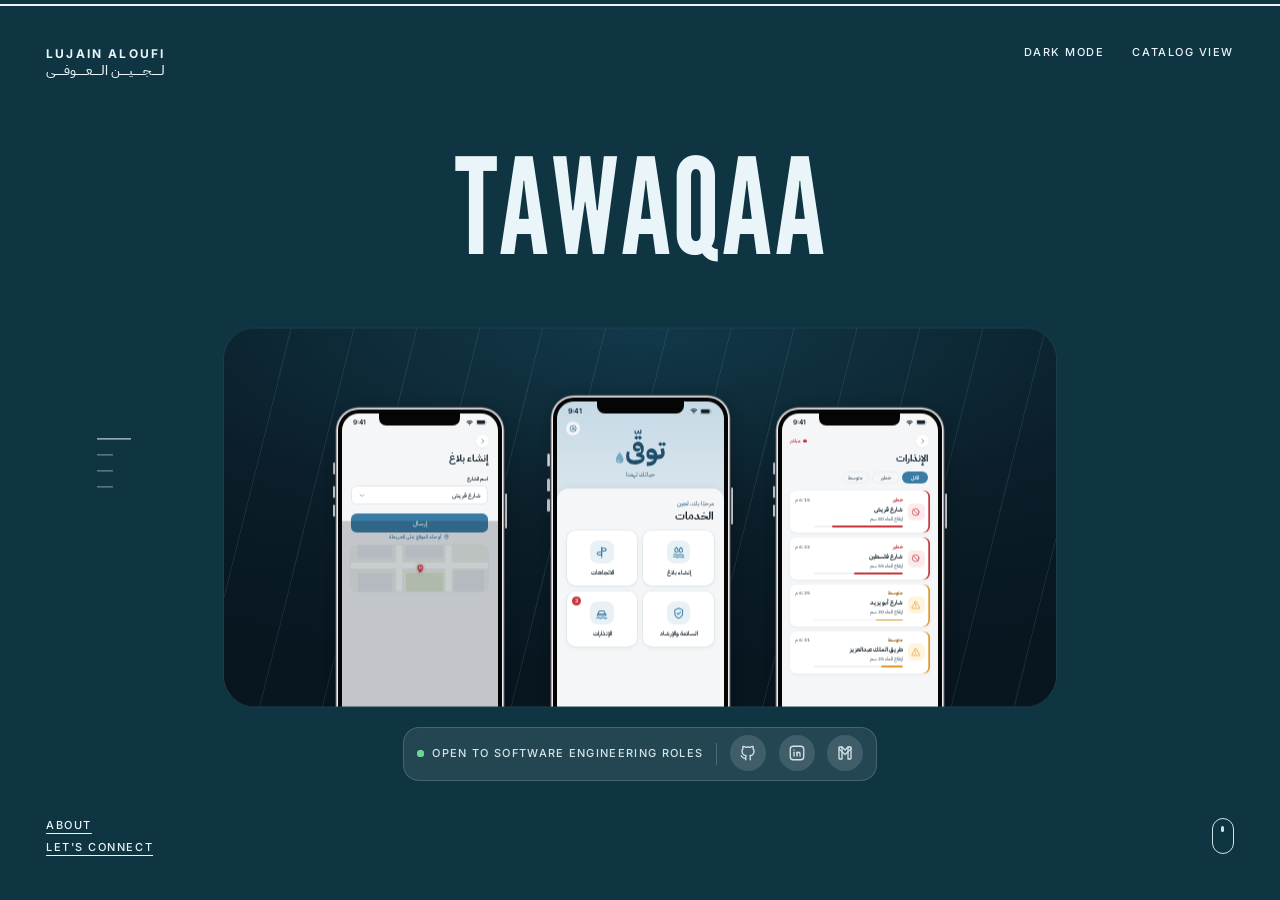
==== commit 93078001: "Give the project titles room so no letters get cut off" ====
--- a/index.html
+++ b/index.html
@@ -373,6 +373,12 @@
 #stage .card:not(.is-on):not(.leave):not(.warm) > *{content-visibility:hidden}
 /* project screens are laid out only as they come near the viewport */
 .case .shot{content-visibility:auto;contain-intrinsic-size:auto 720px}
+
+/* title belt: room above and below the letters so tall glyphs and the Q's tail never get clipped
+   (Windows fonts sit taller in the line box). The negative margin keeps the layout where it was. */
+.belt{height:calc(var(--lh) * 1.4);margin-block:calc(var(--lh) * -.2);pointer-events:none}
+.belt button{pointer-events:auto}
+.belt button{line-height:1.4}
 
 /* ═════════ TAWAQAA: app screens drawn in code (sharp at any size) ═════════
    Scenes size themselves to their frame with container units. Every element's resting style is its
